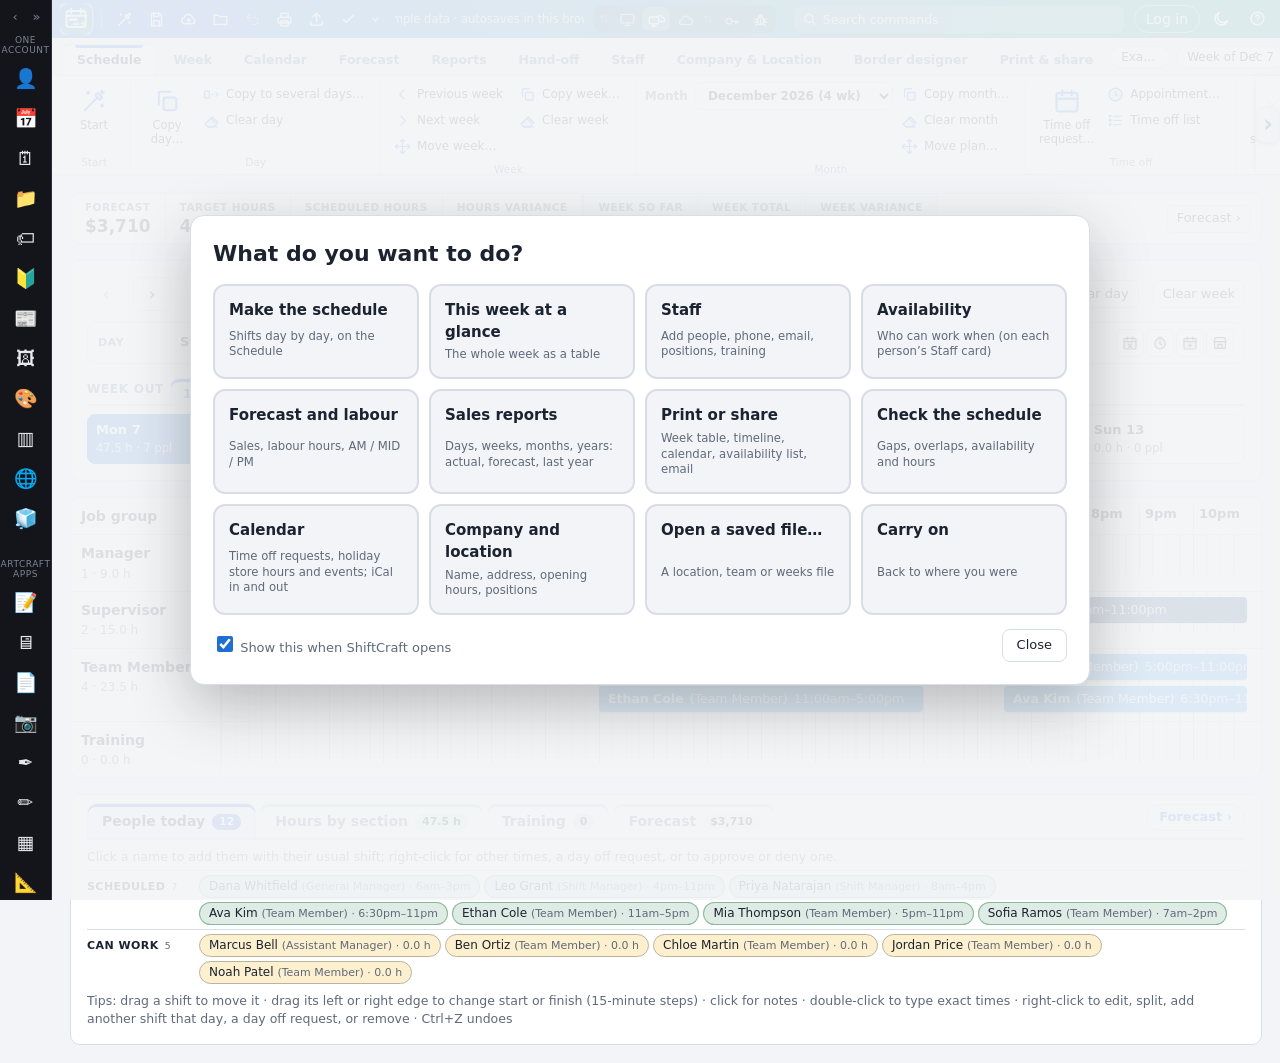
==== index.html @ a611de30 "Forecast screen moves to any week (‹ ›, a date, This week, plan weeks), opens on this week; past sal" ====
<!doctype html>
<html lang="en">
<head>
<meta charset="utf-8">
<meta name="viewport" content="width=device-width, initial-scale=1">
<title>ShiftCraft</title>
<style>
/* Layout: top bar with tabs, then the active screen. Schedule = summary, day picker, timeline (4 am – 11 pm), unscheduled staff.
   System fonts only so it works offline. */
:root {
  --bg: #f2f4f7;
  --panel: #ffffff;
  --panel-2: #eef1f5;
  --line: #d9dee6;
  --grid: #e7ebf0;
  --grid-hour: #c9d0da;
  --fg: #1c2330;
  --muted: #5f6a7a;
  --accent: #1f6fd1;
  --accent-ink: #ffffff;
  --accent-soft: #e2edfb;
  --g-mgr: #5b6675;
  --g-sup: #183f73;
  --g-tm: #2c8ee6;
  --g-trn: #1f8a5c;
  --unsched: #fdf0cf;
  --good: #1d7a46;
  --warn: #a35f00;
  --bad: #b3261e;
  --font: "Segoe UI", system-ui, -apple-system, Roboto, Arial, sans-serif;
  --mono: Consolas, "Cascadia Mono", Menlo, monospace;
  color-scheme: light;
}
@media (prefers-color-scheme: dark) {
  :root:not([data-theme="light"]) {
    --bg: #11151b; --panel: #1a2029; --panel-2: #232a35; --line: #313a47; --grid: #242c37; --grid-hour: #3a4554;
    --fg: #e6eaf0; --muted: #98a3b3; --accent: #5aa2f5; --accent-ink: #0a1422; --accent-soft: #1d2d44;
    --g-mgr: #6c7787; --g-sup: #2f5f9e; --g-tm: #2f86d4; --g-trn: #2c9a6a; --unsched: #3d3420; --good: #5cc98b; --warn: #f0b04a; --bad: #f2756c; color-scheme: dark;
  }
}
:root[data-theme="dark"] {
  --bg: #11151b; --panel: #1a2029; --panel-2: #232a35; --line: #313a47; --grid: #242c37; --grid-hour: #3a4554;
  --fg: #e6eaf0; --muted: #98a3b3; --accent: #5aa2f5; --accent-ink: #0a1422; --accent-soft: #1d2d44;
  --g-mgr: #6c7787; --g-sup: #2f5f9e; --g-tm: #2f86d4; --g-trn: #2c9a6a; --unsched: #3d3420; --good: #5cc98b; --warn: #f0b04a; --bad: #f2756c; color-scheme: dark;
}
* { box-sizing: border-box; }
[hidden] { display: none !important; }
html, body { height: 100%; margin: 0; }
body { background: var(--bg); color: var(--fg); font: 14px/1.45 var(--font); }
button, input, select, textarea { font: inherit; color: inherit; }
:focus-visible { outline: 2px solid var(--accent); outline-offset: 2px; }
h1 { font-size: 24px; font-weight: 600; margin: 0; }
h2 { font-size: 16px; margin: 0 0 8px; }
.muted { color: var(--muted); }
.small { font-size: 12.5px; }
.num { text-align: right; font-variant-numeric: tabular-nums; }
.spacer { flex: 1; }
.inline { display: flex; align-items: center; gap: 8px; flex-wrap: wrap; }
.good { color: var(--good); } .warn { color: var(--warn); } .bad { color: var(--bad); }

/* Bar */
.bar { position: sticky; top: 0; z-index: 50; display: flex; align-items: center; gap: 14px; padding: 8px 18px; background: var(--panel); border-bottom: 1px solid var(--line); flex-wrap: wrap; }
.brand { display: flex; align-items: center; gap: 8px; font-weight: 700; font-size: 17px; }
.brand-mark { display: grid; gap: 2px; }
.brand-mark i { display: block; height: 4px; border-radius: 2px; background: var(--g-tm); }
.brand-mark i:nth-child(1) { width: 14px; background: var(--g-mgr); margin-left: 2px; }
.brand-mark i:nth-child(2) { width: 18px; background: var(--g-sup); margin-left: 6px; }
.brand-mark i:nth-child(3) { width: 12px; }
.tabs { display: flex; gap: 2px; }
.tab { padding: 7px 14px; border: 0; border-radius: 7px; background: none; cursor: pointer; font-weight: 500; color: var(--muted); }
.tab:hover { background: var(--panel-2); }
.tab[aria-selected="true"] { background: var(--accent-soft); color: var(--fg); font-weight: 600; }
.store { font-weight: 600; cursor: pointer; border-radius: 6px; padding: 4px 8px; }
.store:hover { background: var(--panel-2); }
.cell-note { font-size: 11px; color: var(--muted); white-space: normal; max-width: 150px; margin: 2px auto 0; line-height: 1.25; }
.problems ul { list-style: none; padding: 0; margin: 0; display: grid; gap: 6px; max-height: 50vh; overflow: auto; }
.problems li { display: flex; gap: 8px; align-items: baseline; }
.problems li.bad { color: var(--bad); }
.problems li.warn { color: var(--warn); }
.menubar { display: flex; gap: 1px; }
.menu { position: relative; }
.menu-btn { height: 30px; padding: 0 10px; border: 0; border-radius: 5px; background: none; cursor: pointer; }
.menu-btn:hover, .menu-btn[aria-expanded="true"] { background: var(--panel-2); }
.menu-list { position: absolute; top: calc(100% + 4px); left: 0; z-index: 90; min-width: 260px; padding: 5px; background: var(--panel); border: 1px solid var(--line); border-radius: 8px; box-shadow: 0 12px 30px rgba(0,0,0,.2); }
.menu-item { display: grid; grid-template-columns: 16px 1fr auto; gap: 8px; align-items: center; width: 100%; padding: 7px 10px 7px 6px; border: 0; border-radius: 5px; background: none; text-align: left; cursor: pointer; white-space: nowrap; }
.menu-item:hover:not(:disabled), .menu-item:focus-visible { background: var(--accent); color: var(--accent-ink); outline: none; }
.menu-item:disabled { opacity: .45; cursor: default; }
.menu-item .mkey { font-size: 11.5px; opacity: .7; font-family: var(--mono); }
.menu-sep { height: 1px; background: var(--line); margin: 5px 4px; }
.theme-btn { width: 34px; height: 34px; padding: 0; }
.daytoggles { display: flex; gap: 2px; }
.daytoggles button { width: 26px; height: 26px; padding: 0; border: 1px solid var(--line); border-radius: 5px; background: var(--panel); cursor: pointer; font-size: 11.5px; font-weight: 600; color: var(--muted); }
.daytoggles button.pt { width: 40px; }
.co-grid { display: grid; grid-template-columns: repeat(3, minmax(0, 1fr)); gap: 10px 14px; }
.co-grid .field.wide { grid-column: 1 / -1; }
@media (max-width: 760px) { .co-grid { grid-template-columns: 1fr; } }
.co-h3 { margin: 16px 0 6px; font-size: 14px; }
.co-hours { display: grid; grid-template-columns: 170px auto auto; gap: 10px; align-items: center; justify-content: start; padding: 4px 0; }
/* Trained in: people by positions, with the position names written upwards */
table.trained { width: auto; }
table.trained td.nowrap { padding-right: 18px; }
table.trained th.vert { vertical-align: bottom; padding: 4px 2px; width: 34px; min-width: 34px; }
table.trained th.vert button { border: 0; background: none; padding: 0; cursor: pointer; color: inherit; font: inherit; }
table.trained th.vert span { writing-mode: vertical-rl; transform: rotate(180deg); white-space: nowrap; display: inline-block; max-height: 150px; overflow: hidden; text-overflow: ellipsis; font-weight: 600; font-size: 12px; }
table.trained th.vert button:hover span { color: var(--accent); }
table.trained td.tcell { padding: 2px; }
table.trained .tbox { width: 26px; height: 26px; border: 1px solid var(--line); border-radius: 5px; background: var(--panel); color: #fff; font-weight: 700; cursor: pointer; padding: 0; }
table.trained .tbox.on { background: var(--good); border-color: var(--good); }
table.trained .tbox:hover { border-color: var(--accent); }
table.trained tbody tr:hover td { background: var(--accent-soft); }
/* day-by-day availability cells (the same colours as the printed list) */
.input.need { border-color: var(--danger, #e03131); box-shadow: 0 0 0 1px var(--danger, #e03131) inset; }
.avcell { width: 100%; min-width: 74px; min-height: 30px; border: 1px solid var(--line); border-radius: 6px; cursor: pointer; font: inherit; font-size: 12px; padding: 2px 4px; line-height: 1.15; }
.avcell.sys { opacity: 0.6; font-style: italic; }
.avcell .avline { display: block; white-space: nowrap; }
/* availability: green can work, red can't, yellow call or arrange first, black not given */
.avcell.none { background: #000; color: #fff; }
.avcell.on { background: var(--good); color: #fff; }
.avcell.off { background: #ff7c7c; color: #000; font-weight: 700; }
.avcell.hl { background: #ffff00; color: #1c2330; }
.avcell:hover { outline: 2px solid var(--accent); }
.staff-tabs { margin: 10px 0 2px; border-bottom: 1px solid var(--line); padding-bottom: 6px; }
/* the staff table: compact time pickers so every column fits */
table.t .timepick { gap: 1px; flex-wrap: nowrap; }
table.t .timepick select.input { padding: 0 1px 0 4px; height: 28px; font-size: 12.5px; width: auto; min-width: 0; }
table.t td .inline { gap: 4px; }
table.t td .check.small { font-size: 12px; }
.daytoggles button.dt { min-width: 26px; width: auto; padding: 0 5px; }
.daytoggles button.dt.on { background: var(--bad); border-color: var(--bad); color: #fff; }
/* daily availability: green, yellow, red, black */
.daytoggles button.dt.av-on { background: var(--good); border-color: var(--good); color: #fff; }
.daytoggles button.dt.av-hl { background: #ffff00; border-color: #c9c900; color: #1c2330; }
.daytoggles button.dt.av-off { background: #ff7c7c; border-color: #e05050; color: #000; font-weight: 700; }
.daytoggles button.dt.av-none { background: #000; border-color: #666; color: #fff; }
.daytoggles button.pt.on { background: var(--good); border-color: var(--good); color: #fff; }
.chip.na { opacity: .6; border-style: dashed; }
/* why they are not available, in words (Vacation, OFF day), or their usual shift is out of their range */
.chip .na-why { color: var(--bad); font-weight: 600; }
.chip .na-range { color: var(--warn); font-weight: 600; }
.shift .w.na { background: #ffb3a8; color: #4a0d06; }
.crash { position: fixed; top: 0; left: 0; right: 0; z-index: 9999; background: #fde2e0; color: #4a0d06; padding: 12px 18px; display: flex; gap: 12px; flex-wrap: wrap; align-items: center; font: 14px system-ui, sans-serif; }
.crash button { padding: 6px 12px; border: 1px solid #b3261e; background: #fff; border-radius: 6px; cursor: pointer; }
.month-pick { display: inline-flex; align-items: center; gap: 6px; font-weight: 600; font-size: 13px; color: var(--muted); }
.month-pick .input { height: 30px; color: var(--fg); font-weight: 600; }
.weekout { display: flex; align-items: center; gap: 6px; flex-wrap: wrap; }
.weekout > span { font-size: 12px; font-weight: 700; text-transform: uppercase; letter-spacing: .06em; color: var(--muted); margin-right: 2px; }
.ctx-menu { position: fixed; z-index: 120; min-width: 210px; padding: 5px; background: var(--panel); border: 1px solid var(--line); border-radius: 8px; box-shadow: 0 12px 30px rgba(0,0,0,.25); }
.ctx-menu .ctx-head { padding: 6px 10px 4px; font-size: 12px; color: var(--muted); font-weight: 600; }
.ctx-menu button { display: block; width: 100%; padding: 7px 10px; border: 0; border-radius: 5px; background: none; text-align: left; cursor: pointer; }
.ctx-menu button:hover, .ctx-menu button:focus-visible { background: var(--accent); color: var(--accent-ink); outline: none; }
.ctx-menu button.danger:hover { background: var(--bad); color: #fff; }
.shift .tk.nt { background: #fff3b0; color: #4a3a00; }
.shift-note { position: absolute; height: 19px; line-height: 19px; padding: 0 7px; background: #fff27a; color: #2e2600; font-size: 12px; text-align: justify; border-radius: 3px; white-space: nowrap; overflow: hidden; text-overflow: ellipsis; cursor: pointer; box-shadow: inset 0 -2px 0 rgba(0,0,0,.08); }
.shift-note b { letter-spacing: .04em; }
.shift-note:hover { outline: 2px solid var(--accent); }
.docname { max-width: 340px; overflow: hidden; text-overflow: ellipsis; white-space: nowrap; }

/* Controls */
.btn { display: inline-flex; align-items: center; justify-content: center; gap: 6px; height: 34px; padding: 0 13px; border: 1px solid var(--line); border-radius: 7px; background: var(--panel); cursor: pointer; white-space: nowrap; font-weight: 500; }
.btn:hover:not(:disabled) { background: var(--panel-2); }
.btn:disabled { opacity: .45; cursor: default; }
.btn.primary { background: var(--accent); border-color: var(--accent); color: var(--accent-ink); }
.btn.primary:hover:not(:disabled) { background: var(--accent); filter: brightness(1.07); }
.btn.danger { background: var(--bad); border-color: var(--bad); color: #fff; }
.btn.ghost { border-color: transparent; background: transparent; }
.btn.sm { height: 28px; padding: 0 9px; font-size: 13px; }
.btn.icon { width: 38px; padding: 0; font-size: 18px; }
.btn[aria-pressed="true"] { background: var(--accent-soft); border-color: var(--accent); font-weight: 600; }
.danger-text { color: var(--bad); }
.input { height: 34px; padding: 0 9px; border: 1px solid var(--line); border-radius: 7px; background: var(--panel); min-width: 0; }
input.input.num { text-align: right; }
textarea.input { height: auto; padding: 8px; resize: vertical; }
.field { display: grid; gap: 4px; }
.field > span { font-size: 12.5px; color: var(--muted); font-weight: 500; }
.check { display: inline-flex; gap: 6px; align-items: center; cursor: pointer; }
input[type="checkbox"] { width: 16px; height: 16px; accent-color: var(--accent); }

/* Page */
.main { padding: 18px; max-width: 1700px; margin: 0 auto; display: grid; gap: 16px; }
.card { background: var(--panel); border: 1px solid var(--line); border-radius: 10px; padding: 16px; min-width: 0; }

/* Summary tiles */
.summary { display: flex; flex-wrap: wrap; gap: 0; border: 1px solid var(--line); border-radius: 10px; background: var(--panel); overflow: hidden; }
.tile { padding: 10px 18px; border-right: 1px solid var(--line); min-width: 130px; }
.tile:last-child { border-right: 0; }
.tile span { display: block; font-size: 12px; color: var(--muted); font-weight: 600; text-transform: uppercase; letter-spacing: .05em; }
.tile b { font-size: 20px; font-variant-numeric: tabular-nums; }

/* Day picker */
.daynav { display: flex; align-items: center; gap: 14px; flex-wrap: wrap; }
.daynav h1 { min-width: 290px; text-align: center; }
.weeks { display: flex; gap: 4px; flex-wrap: wrap; }
.days { display: grid; grid-template-columns: repeat(7, minmax(72px, 1fr)); gap: 6px; }
.day { display: grid; gap: 1px; padding: 6px 8px; border: 1px solid var(--line); border-radius: 8px; background: var(--panel); cursor: pointer; text-align: left; }
.day:hover { border-color: var(--accent); }
.day[aria-current="true"] { background: var(--accent); border-color: var(--accent); color: var(--accent-ink); }
.day b { font-size: 13px; }
.day small { font-size: 11.5px; opacity: .8; font-variant-numeric: tabular-nums; }

/* Timeline */
.tl-wrap { overflow-x: auto; border: 1px solid var(--line); border-radius: 10px; background: var(--panel); }
.tl { position: relative; min-width: max-content; user-select: none; }
.tl-row { display: grid; grid-template-columns: var(--label-w) var(--lanes-w); border-bottom: 1px solid var(--line); }
.tl-row:last-child { border-bottom: 0; }
.tl-label { position: sticky; left: 0; z-index: 3; background: var(--panel); border-right: 1px solid var(--line); padding: 8px 10px; font-weight: 600; display: grid; align-content: start; gap: 2px; }
.tl-label small { font-weight: 400; color: var(--muted); font-size: 12px; }
.tl-head .tl-label { font-weight: 700; }
.hours { position: relative; height: 34px; }
.hours span { position: absolute; top: 7px; font-weight: 700; font-size: 13px; padding-left: 5px; border-left: 1px solid var(--grid-hour); height: 27px; }
.lanes { position: relative; background-image: repeating-linear-gradient(to right, var(--grid-hour) 0 1px, transparent 1px var(--hour-w)), repeating-linear-gradient(to right, var(--grid) 0 1px, transparent 1px var(--q-w)); min-height: 40px; }
.shift { position: absolute; height: 26px; border-radius: 4px; color: #fff; font-size: 12.5px; display: flex; align-items: center; gap: 6px; padding: 0 9px; white-space: nowrap; overflow: hidden; cursor: grab; box-shadow: 0 1px 2px rgba(0,0,0,.2); touch-action: none; }
.shift:active { cursor: grabbing; }
.shift.mgr { background: var(--g-mgr); } .shift.sup { background: var(--g-sup); } .shift.tm { background: var(--g-tm); } .shift.trn { background: var(--g-trn); }
.shift .tk { background: rgba(255,255,255,.92); color: #123; border-radius: 3px; padding: 0 5px; font-size: 11px; font-weight: 700; }
.sec-grid { display: grid; grid-template-columns: repeat(auto-fit, minmax(330px, 1fr)); gap: 16px; margin-top: 10px; }
.sec-hours td:first-child, .sec-hours th { white-space: nowrap; }
.sec-hours h3 { margin: 0 0 6px; font-size: 12px; text-transform: uppercase; letter-spacing: .06em; color: var(--muted); }
table.t.compact th, table.t.compact td { padding: 4px 8px; }
table.t tr.off td { color: var(--muted); }
.totals { margin-top: 14px; }
.task-list { display: grid; gap: 6px; max-height: 46vh; overflow: auto; }
.task { display: grid; grid-template-columns: 18px 1fr 150px 90px 32px; gap: 8px; align-items: center; }
.task.done .input:first-of-type { text-decoration: line-through; color: var(--muted); }
.task-add { display: grid; grid-template-columns: 1fr 200px auto; gap: 8px; }
#print-area { display: none; }
.person-sheet { background: #fff; color: #000; font-family: Arial, Helvetica, sans-serif; }
/* a sheet over more than one page: the total only once, at the end (not at the foot of every page); rows never split */
.person-sheet tfoot { display: table-row-group; }
.person-sheet tr { break-inside: avoid; page-break-inside: avoid; }
.person-sheet .ps-head { display: flex; justify-content: space-between; align-items: end; border-bottom: 2px solid #000; padding-bottom: 8px; margin-bottom: 12px; }
.person-sheet h1 { font-size: 26px; margin: 2px 0; }
.person-sheet .ps-place { font-weight: 700; color: #444; }
.person-sheet .ps-range { text-align: right; font-weight: 700; }
.person-sheet table.t th { background: #222; color: #fff; border-color: #222; }
.person-sheet table.t td { border-color: #999; white-space: pre-line; }
.person-sheet table.t tr.off td { color: #777; }
.person-sheet table.t tr.wk td { font-weight: 700; background: #eee; }
.person-sheet table.t tfoot td { background: #eee; }
.person-sheet .ps-tasks h2 { font-size: 15px; margin: 16px 0 6px; }
.person-sheet .ps-tasks ul { margin: 0; padding-left: 4px; list-style: none; line-height: 1.7; }
.person-sheet .ps-sign { margin-top: 18px; font-weight: 700; }
.person-sheet .ps-lines { height: 110px; background: repeating-linear-gradient(to bottom, transparent 0 26px, #bbb 26px 27px); }
.shift .t { opacity: .85; font-variant-numeric: tabular-nums; }
.shift .w { background: #ffd34d; color: #3a2a00; border-radius: 3px; padding: 0 4px; font-weight: 700; font-size: 11px; }
.shift .edge { position: absolute; top: 0; bottom: 0; width: 9px; cursor: ew-resize; }
.shift .edge.l { left: 0; } .shift .edge.r { right: 0; }
.shift .edge::after { content: ""; position: absolute; top: 7px; bottom: 7px; left: 3px; width: 3px; border-left: 1px solid rgba(255,255,255,.6); border-right: 1px solid rgba(255,255,255,.6); opacity: 0; }
.shift:hover .edge::after { opacity: 1; }
.shift.dragging { opacity: .9; outline: 2px solid var(--fg); z-index: 5; }
.drag-tip { position: fixed; z-index: 200; background: var(--fg); color: var(--panel); padding: 4px 8px; border-radius: 5px; font-size: 12.5px; pointer-events: none; font-variant-numeric: tabular-nums; }
.unsched { display: flex; flex-wrap: wrap; gap: 6px; padding: 10px; }
.chip { padding: 5px 10px; border-radius: 5px; background: var(--unsched); border: 1px solid color-mix(in srgb, var(--unsched) 70%, var(--fg)); cursor: pointer; font-size: 13px; }
.chip:hover { outline: 2px solid var(--accent); }
.chip small { color: var(--muted); }
.legend { display: flex; gap: 14px; flex-wrap: wrap; font-size: 12.5px; color: var(--muted); }

/* Tables */
.table-wrap { overflow-x: auto; }
table.t { border-collapse: collapse; width: 100%; font-size: 13.5px; }
table.t th, table.t td { padding: 7px 10px; border: 1px solid var(--line); }
table.t th { background: var(--panel-2); font-weight: 600; text-align: left; white-space: nowrap; }
table.t td.c { text-align: center; }
.nowrap { white-space: nowrap; }
/* row icon buttons: one small matching set, hover for what each does */
.ibs { display: inline-flex; gap: 3px; align-items: center; vertical-align: middle; }
.ib { position: relative; display: inline-flex; align-items: center; justify-content: center; width: 28px; height: 28px; padding: 0; border: 1px solid var(--line); border-radius: 6px; background: var(--panel); color: var(--fg); cursor: pointer; flex: none; }
.ib svg { width: 16px; height: 16px; fill: none; stroke: currentColor; stroke-width: 1.8; stroke-linecap: round; stroke-linejoin: round; }
.ib svg .fill { fill: currentColor; fill-opacity: .16; }
.ib:hover:not(:disabled) { border-color: var(--accent); color: var(--accent); background: var(--accent-soft); }
.ib.danger:hover:not(:disabled) { border-color: var(--bad); color: var(--bad); background: color-mix(in srgb, var(--bad) 14%, transparent); }
.ib.good { color: var(--good); }
.ib:disabled { opacity: .35; cursor: default; }
.ib-badge { position: absolute; top: -5px; right: -5px; min-width: 9px; height: 14px; padding: 0 3px; border-radius: 7px; background: var(--accent); color: var(--accent-ink, #fff); font-size: 10px; font-weight: 700; line-height: 14px; text-align: center; }
.ib-badge:empty { min-width: 0; width: 8px; height: 8px; padding: 0; top: -3px; right: -3px; }
table.t tfoot td { font-weight: 700; background: var(--panel-2); }
table.t .in { width: 110px; text-align: right; }
table.t td.cellbtn { cursor: pointer; white-space: nowrap; }
table.t td.cellbtn:hover { background: var(--accent-soft); }
table.t tr.grp td { background: var(--panel-2); font-weight: 700; }
td.fc { background: color-mix(in srgb, var(--unsched) 60%, transparent); }
.hint { margin: 0; color: var(--muted); font-size: 12.5px; }
.cols2 { display: grid; grid-template-columns: minmax(0, 1.2fr) minmax(0, 1fr); gap: 16px; align-items: start; }

/* Dialog */
.backdrop { position: fixed; inset: 0; z-index: 100; background: rgba(10, 15, 25, .45); display: grid; place-items: center; padding: 16px; }
.dialog { width: min(440px, 100%); max-height: calc(100vh - 32px); overflow: auto; background: var(--panel); border: 1px solid var(--line); border-radius: 12px; padding: 20px; box-shadow: 0 20px 50px rgba(0,0,0,.3); }
.dialog.wide { width: min(640px, 100%); }
.dialog h2 { font-size: 18px; }
.dialog-body { display: grid; gap: 12px; }
.dialog-actions { display: flex; gap: 8px; justify-content: flex-end; margin-top: 18px; }
/* print windows (05b-print-window.js): the choices on the left, the pages as they will print on the right */
.dialog.pdlg { width: min(1320px, 100%); height: min(900px, calc(100vh - 32px)); display: flex; flex-direction: column; padding: 16px 18px 14px; overflow: hidden; }
.pdlg .dialog-body { flex: 1; min-height: 0; display: block; }
.pdlg .dialog-actions { margin-top: 12px; }
.pd-grid { display: grid; grid-template-columns: minmax(300px, 360px) 1fr; gap: 0; height: 100%; border: 1px solid var(--line); border-radius: 10px; overflow: hidden; }
.pd-opts { overflow: auto; padding: 12px 14px; display: grid; gap: 10px; align-content: start; border-right: 1px solid var(--line); }
.pd-opts > div[style*="grid"] { grid-template-columns: 1fr !important; }
.pd-right { display: flex; flex-direction: column; min-width: 0; min-height: 0; background: color-mix(in srgb, var(--bg) 80%, #888 20%); }
.pd-info { padding: 7px 14px; font-size: 12px; color: var(--muted); background: var(--panel); border-bottom: 1px solid var(--line); min-height: 30px; }
.pd-pv { flex: 1; overflow-x: hidden; overflow-y: auto; display: flex; flex-direction: column; align-items: center; gap: 8px; padding: 18px; }
.pd-page { flex: none; display: block; position: relative; overflow: hidden; background: #fff; box-shadow: 0 2px 12px rgba(0, 0, 0, .28); }
.pd-cap { font-size: 11px; color: var(--muted); margin-bottom: 8px; }
.pd-sheet { position: absolute; left: 0; top: 0; transform-origin: 0 0; background: #fff; color: #000; }
.pd-clip { position: absolute; overflow: hidden; }
.pd-measure { position: fixed; left: -30000px; top: 0; visibility: hidden; }
@media (max-width: 860px) { .pd-grid { grid-template-columns: 1fr; grid-template-rows: auto 1fr; } .pd-opts { max-height: 40vh; border-right: 0; border-bottom: 1px solid var(--line); } }
@media print { .backdrop { display: none !important; } .table-wrap, .tl-wrap { overflow: visible !important; } } /* on paper a wide table shows whole (the page shrinks to fit) */
.timepick { display: flex; gap: 4px; align-items: center; }
.timepick select { width: auto; }
.toast { position: fixed; left: 50%; bottom: 22px; transform: translateX(-50%); z-index: 150; display: flex; gap: 12px; align-items: center; background: var(--fg); color: var(--panel); padding: 9px 14px; border-radius: 8px; box-shadow: 0 8px 24px rgba(0,0,0,.25); }
.toast button { background: none; border: 0; color: var(--accent); font-weight: 700; cursor: pointer; filter: brightness(1.4); }
.handoff-text { font-family: var(--mono); font-size: 13px; white-space: pre; }

@media print {
  :root {
    --bg: #ffffff !important; --panel: #ffffff !important; --panel-2: #eef1f5 !important; --line: #d9dee6 !important;
    --grid: #e7ebf0 !important; --grid-hour: #c9d0da !important; --fg: #1c2330 !important; --muted: #5f6a7a !important;
    --accent: #1f6fd1 !important; --accent-ink: #ffffff !important; --accent-soft: #e2edfb !important;
    --g-mgr: #5b6675 !important; --g-sup: #183f73 !important; --g-tm: #2c8ee6 !important; --g-trn: #1f8a5c !important;
    --unsched: #fdf0cf !important; --good: #1d7a46 !important; --warn: #a35f00 !important; --bad: #b3261e !important;
    color-scheme: light !important;
  }
  body.print-people > *:not(#print-area) { display: none !important; }
  body.print-people #print-area { display: block !important; }
  .person-sheet { break-after: page; page-break-after: always; }
  .person-sheet:last-child { break-after: auto; page-break-after: auto; }
  .bar, .no-print, .toast { display: none !important; }
  body { background: #fff; color: #000; }
  .main { padding: 0; }
  .card { border: 0; padding: 0; }
  table.t th, table.t td { border-color: #999; }
  @page { size: landscape; margin: 10mm; }
}
@media (max-width: 900px) {
  .cols2 { grid-template-columns: minmax(0, 1fr); }
  .daynav h1 { min-width: 0; font-size: 20px; }
  .days { grid-template-columns: repeat(7, minmax(44px, 1fr)); }
  .day small { display: none; }
}
/* Start: what do you want to do? */
.sc-start { position: fixed; inset: 0; z-index: 900; display: grid; place-items: center; padding: 24px; overflow: auto; background: color-mix(in srgb, var(--bg) 90%, transparent); }
.sc-start[hidden] { display: none; }
.sc-start-in { width: min(900px, 100%); display: grid; gap: 14px; background: var(--panel); border: 1px solid var(--line); border-radius: 14px; padding: 22px; box-shadow: 0 20px 60px rgba(0,0,0,.25); color: var(--fg); }
.sc-start h2 { margin: 0; font-size: 22px; }
.sc-start .tiles { display: grid; grid-template-columns: repeat(auto-fill, minmax(190px, 1fr)); gap: 10px; }
.sc-start .tiles button { display: grid; gap: 4px; padding: 14px; text-align: left; border: 2px solid var(--line); border-radius: 12px; background: var(--bg); color: var(--fg); cursor: pointer; font: inherit; }
.sc-start .tiles button:hover { border-color: var(--accent); }
.sc-start .tiles b { font-size: 15px; }
.sc-start .tiles small { color: var(--muted); line-height: 1.35; }
.sc-start .foot { display: flex; gap: 12px; align-items: center; flex-wrap: wrap; color: var(--muted); font-size: 13px; }
.sc-start .foot .grow { flex: 1; }
.sc-start .foot button { font: inherit; padding: 6px 14px; border-radius: 8px; border: 1px solid var(--line); background: var(--panel); color: var(--fg); cursor: pointer; }
/* Staff: hours on some days, as sub-rows lined up under the person */
table.t tr.has-sub td { border-bottom-style: dashed; }
table.t tr.subrow td { padding: 4px 10px; background: color-mix(in srgb, var(--accent-soft) 45%, transparent); border-top-style: dashed; }
table.t tr.subrow .sub-arrow { color: var(--accent); font-weight: 700; padding-left: 12px; }
table.t td .inline.dim { opacity: .45; }
table.t .hgrid { display: grid; grid-template-columns: 84px auto 28px; gap: 4px 6px; align-items: center; }
table.t .sgrid { display: grid; grid-template-columns: auto auto 28px; gap: 6px; align-items: center; justify-content: start; }
table.t .hgrid .hlabel { white-space: nowrap; overflow: hidden; text-overflow: ellipsis; }
.daytoggles button.dt.use.on { background: var(--accent); border-color: var(--accent); color: var(--accent-ink, #fff); }
.availlines { display: flex; flex-direction: column; gap: 4px; margin-top: 4px; align-items: flex-start; }
.availline { display: flex; flex-wrap: wrap; gap: 6px; align-items: center; padding: 3px 5px; border: 1px dashed var(--line); border-radius: 6px; }
/* Calendar tab (20-calendar.js) */
table.cal { width: 100%; border-collapse: collapse; table-layout: fixed; min-width: 760px; }
table.cal th { font-size: 12px; text-transform: uppercase; letter-spacing: .05em; color: var(--muted); padding: 4px; text-align: left; }
table.cal td.cal-day { vertical-align: top; height: 104px; border: 1px solid var(--line); padding: 3px 4px 5px; background: var(--panel); }
table.cal td.cal-out { background: var(--bg); }
table.cal td.cal-out .cal-num { opacity: .5; }
table.cal td.cal-closed { background: color-mix(in srgb, var(--bad) 7%, var(--panel)); }
/* the date's line is one line, the same height every day, so the time off bars (which run across days) line up and
   never land on each other; with many signs they close up (overlap a little) instead of wrapping */
.cal-head { display: flex; flex-wrap: nowrap; align-items: center; gap: 0 4px; height: 20px; margin-bottom: 2px; }
.cal-head .cal-num { flex: none; }
.cal-head .cal-mark { flex: 0 1 auto; min-width: 7px; }
.cal-num { border: 0; background: none; color: var(--fg); font: inherit; font-weight: 700; font-size: 13px; padding: 0 6px; border-radius: 10px; cursor: pointer; min-width: 24px; }
.cal-num:hover { background: var(--accent-soft); }
.cal-today .cal-num { background: var(--accent); color: var(--accent-ink); }
.cal-add { margin-left: auto; border: 1px solid transparent; background: none; color: var(--muted); border-radius: 5px; width: 20px; height: 20px; line-height: 16px; padding: 0; cursor: pointer; font-size: 15px; opacity: 0; }
td.cal-day:hover .cal-add, .cal-add:focus { opacity: 1; border-color: var(--line); }
.cal-chip { display: block; width: 100%; text-align: left; font: inherit; font-size: 11px; line-height: 16px; padding: 1px 5px; margin-top: 2px; border-radius: 4px; border: 1px solid transparent; color: var(--fg); background: var(--accent-soft); white-space: nowrap; overflow: hidden; text-overflow: ellipsis; cursor: pointer; }
.cal-chip:hover { border-color: var(--accent); }
.cal-chip.special { background: color-mix(in srgb, var(--warn) 20%, transparent); font-weight: 600; }
.cal-chip.special.closed { background: color-mix(in srgb, var(--bad) 20%, transparent); }
.cal-chip.timeoff.approved { background: color-mix(in srgb, var(--good) 17%, transparent); }
.cal-chip.timeoff.requested { background: transparent; border: 1px dashed var(--warn); }
.cal-chip.timeoff.denied { background: transparent; border: 1px solid var(--line); color: var(--muted); text-decoration: line-through; }
.cal-more { border: 0; background: none; color: var(--accent); font: inherit; font-size: 11px; padding: 1px 4px; cursor: pointer; }
.cal-key { display: inline-block; width: 10px; height: 10px; border-radius: 3px; vertical-align: -1px; background: var(--accent-soft); border: 1px solid var(--accent); }
.cal-key.requested { background: transparent; border: 1px dashed var(--warn); }
.cal-key.approved { background: color-mix(in srgb, var(--good) 30%, transparent); border-color: var(--good); }
.cal-key.denied { background: transparent; border-color: var(--muted); }
.cal-key.special, .cal-key.open { background: color-mix(in srgb, var(--warn) 30%, transparent); border-color: var(--warn); }
.cal-key.closed { background: color-mix(in srgb, var(--bad) 30%, transparent); border-color: var(--bad); }
.cal-strip { display: flex; flex-wrap: wrap; gap: 6px; margin-top: 10px; }
.cal-strip .cal-chip { width: auto; max-width: 100%; font-size: 12px; padding: 3px 8px; margin: 0; }
.cal-wkmark { font-size: 10px; font-weight: 600; color: var(--muted); white-space: nowrap; }
.th-sort { border: 0; background: none; font: inherit; font-weight: inherit; color: inherit; padding: 0; cursor: pointer; text-align: left; }
.th-sort:hover { color: var(--accent); }
/* printed: a day is at least this tall (a table cell's height is its least); the page is a plain block, so a page break works */
@media print { table.cal td.cal-day { height: 84px; } .cal-add, .cal-more { display: none; } .main { display: block; } .main > * + * { margin-top: 12px; } }
/* contact QR code (16-contact-qr.js) */
.qr-card { display: flex; gap: 16px; align-items: center; }
.qr-pic svg { display: block; width: 200px; height: 200px; border-radius: 4px; }
.qr-who { display: grid; gap: 2px; }
.qr-who b { font-size: 16px; }
.qr-big { font-size: 15px; font-weight: 700; margin-top: 6px; }
/* usual store hours, Monday to Sunday (20-calendar.js) */
.usual-hours .co-hours { grid-template-columns: 110px auto auto auto; }
.cal-hrs { display: flex; gap: 4px; height: 13px; font-size: 10px; line-height: 13px; color: var(--muted); white-space: nowrap; overflow: hidden; }
.cal-hrs-t { min-width: 0; overflow: hidden; text-overflow: ellipsis; }
/* how many are on the schedule that day: at the right of the hours, never broken in two */
.cal-cnt { flex: none; margin-left: auto; color: var(--muted); font-weight: 400; }
/* shifts left on a closed day: shown on screen as a reminder, never printed */
.cal-cnt.shut { color: var(--bad); font-weight: 700; }
@media print { .cal-cnt.shut { display: none; } }
@media print { .cp-no-hours .cal-hrs .cal-cnt { visibility: visible; } }
/* a closed day: a no sign (a circle with a line through it) over the date */
.cp-closed td.cal-closed .cal-num { position: relative; }
.cp-closed td.cal-closed .cal-num::after { content: ''; position: absolute; left: 50%; top: 50%; width: 21px; height: 21px; margin: -12.5px 0 0 -12.5px; border: 2px solid #c62828; border-radius: 50%; pointer-events: none;
  background: linear-gradient(45deg, transparent calc(50% - 1px), #c62828 calc(50% - 1px), #c62828 calc(50% + 1px), transparent calc(50% + 1px)); -webkit-print-color-adjust: exact; print-color-adjust: exact; }
/* the days gone by crossed off: a small X as drawn by hand, square (45°) in the middle of the day, not stretched to the
   corners; grey, so it reads on paper and on the dark screen alike */
.cp-past td.cal-past .cal-in::after { content: ''; position: absolute; left: 50%; top: 50%; width: 46px; max-width: 60%; aspect-ratio: 1; transform: translate(-50%, -50%); z-index: 4; pointer-events: none;
  background: url("data:image/svg+xml,%3Csvg xmlns='http://www.w3.org/2000/svg' viewBox='0 0 100 100'%3E%3Cpath d='M12 12 88 88M88 12 12 88' stroke='%23777' stroke-width='3.2' stroke-linecap='round' vector-effect='non-scaling-stroke' fill='none'/%3E%3C/svg%3E") center / contain no-repeat; -webkit-print-color-adjust: exact; print-color-adjust: exact; }
/* or just over the date, or the days dimmed (the quietest) */
.cp-pastdate td.cal-past .cal-in::after, .cp-pastdim td.cal-past .cal-in::after { display: none; }
.cp-past.cp-pastdim td.cal-past .cal-in > * { opacity: 0.35; }
.cp-past.cp-pastdate td.cal-past .cal-num { position: relative; }
.cp-past.cp-pastdate td.cal-past .cal-num::before { content: ''; position: absolute; left: 50%; top: 50%; width: 22px; height: 22px; transform: translate(-50%, -50%); z-index: 4; pointer-events: none; background: url("data:image/svg+xml,%3Csvg xmlns='http://www.w3.org/2000/svg' viewBox='0 0 100 100'%3E%3Cpath d='M12 12 88 88M88 12 12 88' stroke='%23777' stroke-width='2' stroke-opacity='.75' stroke-linecap='round' vector-effect='non-scaling-stroke' fill='none'/%3E%3C/svg%3E") center / contain no-repeat; -webkit-print-color-adjust: exact; print-color-adjust: exact; }
@media print { .cp-out-blank td.cal-out .cal-num::before { display: none; } }
.cal-hrs.special { color: var(--fg); font-weight: 700; }
.cal-hrs.closed { color: var(--bad); font-weight: 700; }
/* numbered notes when the Calendar is printed (29-page-notes.js): the numbers and the list show only on paper */
.cal-n, .cal-pnotes { display: none; }
@media print {
  .cal-n { display: inline; font-weight: 700; }
  .cal-nmore { display: block; font-size: 10px; }
  .cal-pnotes { display: block; margin-top: 10px; color: #000; }
  .cal-pnotes.sep { break-before: page; page-break-before: always; }
  .cal-pnotes h3 { margin: 0 0 6px; font-size: 14px; }
  .cal-pnlist { columns: 2; column-gap: 24px; font-size: 11px; line-height: 1.4; }
  .cal-pnlist > div { break-inside: avoid; }
}

.ctx-menu button.on { font-weight: 700; }
.ctx-menu button.on::after { content: "  \2713"; }
/* Print or save: Week 1 2 3 4 5 of a month */
.pw-week { display: grid; gap: 1px; text-align: left; line-height: 1.2; padding: 5px 10px; height: auto; min-height: 0; }
.pw-week span { font-size: 12px; }
.pw-week small { font-size: 10px; color: var(--muted); }
.pw-week[aria-pressed="true"] small { color: inherit; }
.pw-weeks { display: flex; flex-wrap: wrap; gap: 6px; }
.pw-week[aria-pressed="true"] { background: var(--accent); color: var(--accent-ink); border-color: var(--accent); }
/* Staff › Contact & training: the contact details (phone, email, address) set apart */
td.ct-first { border-left: 2px solid var(--line); }
/* Print or save › Contact cards: an item a row, printed / in the QR code */
table.card-fields { width: auto; }
table.card-fields td, table.card-fields th { padding: 3px 12px; }
/* Calendar: events sit just above the holiday bar, which runs solid along the bottom of the day */
table.cal td.cal-day { padding: 0; }
.cal-in { position: relative; height: 100%; box-sizing: border-box; padding: 3px 4px 5px; }
.cal-bottom { position: absolute; left: 0; right: 0; bottom: 0; }
.cal-bottom .cal-chip { width: calc(100% - 8px); margin: 2px 4px 2px; }
.cal-hol { display: block; width: 100%; border: 0; border-radius: 0; margin: 0; padding: 0 5px; font: inherit; font-size: 11px; font-weight: 700; line-height: 18px; text-align: center; white-space: nowrap; overflow: hidden; text-overflow: ellipsis; cursor: pointer; background: var(--accent); color: var(--accent-ink, #fff); }
/* business or local days (Black Friday, fireworks): their own colour; printed, white with a black frame */
.cal-hol.local { background: #e0a400; color: #fff; text-shadow: 0 1px 1px rgba(0, 0, 0, 0.45); }
.cal-hol:hover { filter: brightness(1.1); }
.cal-key.holiday { background: var(--accent); border-color: var(--accent); border-radius: 0; }
@media print { .cal-hol { background: #000 !important; color: #fff !important; -webkit-print-color-adjust: exact; print-color-adjust: exact; } .cal-hol.local { background: #fff !important; color: #000 !important; box-shadow: inset 0 0 0 1.5px #000; } }
/* changed hours: the usual ones struck through */
.cal-was { font-weight: 400; color: var(--muted); }
/* time off over several days: one dark orange bar running across the days (a request: dashed outline) */
.cal-lane, .cal-span { height: 18px; margin-top: 2px; }
.cal-span { position: relative; z-index: 2; display: block; border: 1px solid #b8410e; border-radius: 4px; background: #c2410c; color: #fff; font: inherit; font-size: 11px; font-weight: 600; line-height: 16px; padding: 0 6px; text-align: left; white-space: nowrap; overflow: hidden; text-overflow: ellipsis; cursor: pointer; }
.cal-span.requested { background: color-mix(in srgb, #c2410c 18%, var(--panel)); color: var(--fg); border-style: dashed; }
.cal-span.denied { background: transparent; color: var(--muted); border-color: var(--line); text-decoration: line-through; }
.cal-span:hover { filter: brightness(1.12); }
@media print { .cal-span { -webkit-print-color-adjust: exact; print-color-adjust: exact; } }
/* signs by the date: end of period boxes the date (it may run over the cell's edge); the others are small pictures */
.cal-num.eop, .cal-eop-key { outline: 2px solid #fff; outline-offset: 0; border-radius: 2px; position: relative; z-index: 3; }
.cal-num.eop { line-height: 16px; padding: 0 4px; min-width: 22px; }
.cal-eop-key { display: inline-block; font-weight: 700; font-size: 12px; padding: 0 4px; margin: 0 4px; }
.cal-mark { border: 0; background: none; padding: 0 1px; cursor: pointer; line-height: 0; color: var(--fg); }
.cal-mark-ic svg { width: 17px; height: 17px; fill: none; stroke: currentColor; stroke-width: 2; stroke-linecap: round; stroke-linejoin: round; vertical-align: -4px; }
.cal-mark-ic.payday { color: #2fbf71; } .cal-mark-ic.truck { color: #f08c2e; } .cal-mark-ic.inventory { color: #3fb7c9; }
.cal-mark-ic.insurance { color: #5b9cf0; } .cal-mark-ic.produce { color: #ef5350; } .cal-mark-ic.meeting { color: #b48cf2; }
.cal-mark:hover { filter: brightness(1.25); }
.cal-legend { display: flex; flex-wrap: wrap; gap: 6px 18px; margin-top: 8px; font-size: 12px; align-items: center; }
@media print {
  .cal-num.eop, .cal-eop-key { outline-color: #000 !important; }
  .cal-mark-ic, .cal-mark-ic.payday, .cal-mark-ic.truck, .cal-mark-ic.inventory, .cal-mark-ic.insurance, .cal-mark-ic.meeting, .cal-mark-ic.produce { color: #000 !important; }
  .cal-legend { color: #000; }
}
/* moved off a closed holiday to the day before: the sign as usual with a plain circle drawn round it (not filled), easy
   to read on screen and on paper, in colour or black and white */
.cal-mark.urgent .cal-mark-ic { display: inline-block; border: 1.6px solid var(--fg); border-radius: 50%; padding: 2px; line-height: 0; }
.cal-mark.urgent .cal-mark-ic svg { width: 14px; height: 14px; vertical-align: 0; }
.cal-chip.urgent { box-shadow: inset 0 0 0 1.6px var(--fg); font-weight: 700; }
@media print { .cal-mark.urgent .cal-mark-ic { border-color: #000 !important; } .cal-chip.urgent { box-shadow: inset 0 0 0 1.6px #000 !important; } }
.cal-heads { padding: 0; }
/* the legend's key for it: an empty circle */
.cal-mark.urgent.cal-heads .cal-mark-ic { display: inline-block; box-sizing: border-box; width: 20px; height: 20px; padding: 0; vertical-align: middle; font-size: 0; }
.cal-legend > span { display: inline-flex; align-items: center; gap: 4px; }
/* Print the calendar: what is left off the paper */
@media print {
  .cp-no-hours .cal-hrs { visibility: hidden; }
  .cp-no-timeoff .cal-lanes, .cp-no-timeoff .cal-chip.timeoff { display: none; }
  .cp-no-events .cal-chip.event { display: none; }
  .cp-no-signs .cal-mark { display: none; } .cp-no-signs .cal-num.eop { outline: none !important; }
  .cp-no-holidays .cal-hol { display: none; }
  .cp-no-legend .cal-legend { display: none; }
}
/* Print the calendar: the days outside the month dimmed, or left blank (a time off bar running through still shows);
   blank, the legend can sit in the empty days after the month (or before it) */
.cal-legcell { display: none; }
@media print {
  .cp-out-dim td.cal-out .cal-in > :not(.cal-lanes) { opacity: 0.3; }
  .cp-out-blank table.cal td.cal-out { border-style: none; background: none !important; }
  .cp-out-blank td.cal-out .cal-in * { visibility: hidden; }
  .cp-out-blank td.cal-out .cal-in::after, .cp-out-blank td.cal-out .cal-num::after { display: none; }
  .cp-out-blank td.cal-out .cal-span, .cp-out-blank td.cal-out .cal-span * { visibility: visible; }
  .cp-out-blank td.cal-gone { display: none; }
  .cp-out-blank .cal-legcell { display: table-cell; vertical-align: middle; padding: 6px 10px; border: none; }
  .cp-out-blank .cal-legcell .cal-legend { margin: 0; }
  .cp-out-blank.cp-leg-in > .cal-legend { display: none; }
}
/* Decorations (29-decorations.js): the controls in the print windows, and the overlay on the printed Calendar */
.deco-ctl { display: flex; flex-wrap: wrap; gap: 8px 12px; align-items: flex-end; }
.deco-ctl .field { margin: 0; }
.deco-hol { align-self: center; }
.deco-hol summary { cursor: pointer; font-size: 13px; }
.deco-hol-list { display: grid; grid-template-columns: repeat(2, minmax(0, 1fr)); gap: 2px 14px; padding: 6px 0; }
.deco-ic { display: inline-block; line-height: 0; vertical-align: middle; }
.deco-now { display: inline-flex; gap: 4px; align-self: center; padding: 3px 6px; background: #fff; border-radius: 6px; }
.deco-overlay { display: none; }
@media print {
  body:has(.deco-overlay) .main { padding: 0.34in !important; -webkit-box-decoration-break: clone; box-decoration-break: clone; } /* the room on every page */
  .deco-overlay { display: block; position: fixed; inset: 0; pointer-events: none; z-index: 5; -webkit-print-color-adjust: exact; print-color-adjust: exact; }
  .deco-overlay.mine svg { position: absolute; inset: 0; width: 100%; height: 100%; display: block; }
  body:has(.deco-overlay.mine) .main { padding: var(--my-border-pad, 0.34in) !important; }
  .deco-frame { position: absolute; inset: 0.1in; border: 1.4px solid; border-radius: 7px; box-shadow: inset 0 0 0 3px #fff, inset 0 0 0 3.7px currentColor; }
  .deco-corner { position: absolute; background: #fff; padding: 1px; line-height: 0; }
}
/* the day's signs on the Schedule (a line under the date, in words) and the Week's heading (small pictures) */
.cal-signs { display: flex; flex-wrap: wrap; gap: 4px 12px; margin: 6px 0 2px; }
.cal-sign { display: inline-flex; align-items: center; gap: 2px; border: 1px solid var(--line); background: var(--panel-2); color: var(--fg); border-radius: 999px; padding: 2px 10px 2px 6px; font: inherit; font-size: 12px; font-weight: 600; cursor: pointer; }
.cal-sign:hover { border-color: var(--accent); }
.cal-sign.urgent { border: 1.6px solid var(--fg); }
.cal-sign .cal-eop-key { font-size: 11px; margin: 0 3px 0 0; }
.cal-wksign { display: inline-block; line-height: 0; margin-left: 2px; }
.cal-wksign .cal-mark-ic svg { width: 14px; height: 14px; vertical-align: -3px; }
.cal-wksign.urgent .cal-mark-ic { border: 1.4px solid var(--fg); border-radius: 50%; padding: 1px; }
.cal-eop-key.small { font-size: 9px; padding: 0 2px; outline-width: 1.5px; }
/* a Some days line's switch: + add / = only / − not, one tight row */
.seg.line-mode { display: inline-flex; flex-wrap: nowrap; flex: none; }
.seg.line-mode .btn { min-width: 26px; padding: 0 6px; font-weight: 800; }

/* the Border designer: the designer page in a frame of its own (its own styles), filling the window */
.border-frame { display: block; width: 100%; border: 0; border-radius: 10px; background: #e7eaf0; box-shadow: 0 1px 3px rgba(0, 0, 0, .12); }
.pd-border { display: flex; gap: 6px; align-items: center; flex-wrap: wrap; }
.pd-border .pd-bprev { display: inline-flex; width: 104px; height: 80px; border: 1px solid var(--line, #ccd); border-radius: 4px; background: #fff; overflow: hidden; }
.pd-border .pd-bprev svg { width: 100%; height: 100%; }

/* the hourly week printout (33b-hourly-week.js): its own classes, hw- */
  /* a sheet of paper (its real size in CSS inches) */
  .hw-paper { position: relative; color: #1d2330; font: 13px/1.3 system-ui, "Segoe UI", Roboto, sans-serif; text-align: left; background: #fff; box-shadow: 0 2px 10px rgba(0, 0, 0, .18); overflow: hidden; flex: none; }
  .hw-paper .hw-in { position: absolute; }
  .hw-paper .hw-fit { transform-origin: 0 0; }
  .hw-pv-wrap { position: relative; flex: none; }
  .hw-sheet, .hw-measure { color: #1d2330; font: 13px/1.3 system-ui, "Segoe UI", Roboto, sans-serif; text-align: left; }
  .hw-paper * , .hw-measure * { box-sizing: border-box; -webkit-print-color-adjust: exact; print-color-adjust: exact; }
  /* the heading, the same on every page: the place on the left; on the right the week (large) and, under it, when it
     was printed, its version and the page */
  .hw-head { display: flex; align-items: flex-end; gap: 16px; margin-bottom: 8px; padding-bottom: 6px; border-bottom: 2px solid #1d2330; }
  .hw-head .hw-l { min-width: 0; }
  .hw-head h1 { font-size: 17px; margin: 0; white-space: nowrap; overflow: hidden; text-overflow: ellipsis; }
  .hw-head .hw-what { color: #7a8296; font-size: 11px; white-space: nowrap; }
  .hw-head .hw-r { margin-left: auto; text-align: right; white-space: nowrap; }
  .hw-head .hw-wk { font-size: 19px; font-weight: 800; letter-spacing: -.01em; line-height: 1.1; }
  .hw-head .hw-stamp { color: #7a8296; font-size: 10px; margin-top: 2px; }
  /* white space between the days, about a pill high: each day its own band */
  .hw-grid { display: grid; grid-template-columns: 104px 1fr; }
  /* between the days: a thick line, rounded at both ends, that cleanly divides them */
  .hw-divider { grid-column: 1 / -1; height: 4px; border-radius: 2px; background: #b9bfcc; margin: 4px 0; }
  .hw-hours { position: relative; height: 16px; }
  .hw-hours span { position: absolute; transform: translateX(-50%); font-size: 10px; color: #7a8296; white-space: nowrap; }
  .hw-lab { padding: 5px 8px 5px 0; text-align: right; }
  .hw-lab .hw-dn { font-weight: 700; font-size: 13px; }
  .hw-lab .hw-dd { color: #7a8296; font-size: 10px; }
  .hw-lab .hw-x { color: #7a8296; font-size: 10px; margin-top: 2px; }
  .hw-row { position: relative; background: #f4f5f8; }
  .hw-row .hw-open { position: absolute; top: 0; bottom: 0; background: #ffffff; }
  .hw-row .hw-tick { position: absolute; top: 0; bottom: 0; width: 0; border-left: 1px solid #f0f2f6; }
  .hw-row .hw-tick.hw-h { border-left-color: #e3e6ee; }
  .hw-closedtxt { position: absolute; inset: 0; display: flex; align-items: center; justify-content: center; color: #7a8296; font-weight: 700; letter-spacing: .1em; }
  .hw-leftover { margin-left: 12px; font-weight: 600; letter-spacing: 0; font-size: 11px; color: #c2410c; }
  .hw-row .hw-now { position: absolute; top: 0; bottom: 0; border-left: 2px solid #e5484d; z-index: 1; }
  .hw-past { opacity: .4; }
  .hw-pill { position: absolute; display: flex; align-items: center; gap: 5px; padding: 0 8px; border-radius: 999px; font-size: 11px; font-weight: 600; white-space: nowrap; overflow: hidden; border: 1px solid; z-index: 2; }
  .hw-pill .hw-t { font-weight: 400; opacity: .8; font-size: 10px; }
  .hw-pill.hw-sq { border-radius: 4px; }
  .hw-pill .hw-nm { overflow: hidden; text-overflow: ellipsis; }
  sup.hw-n { font-size: 8px; font-weight: 700; vertical-align: super; line-height: 0; }
  .hw-mono .hw-pill { background: #eef1f7 !important; border-color: #b9c0d0 !important; color: #1d2330 !important; }
  .hw-bw .hw-pill { background: #fff !important; border-color: #222 !important; color: #000 !important; }
  .hw-bw .hw-pill.hw-lead { background: #222 !important; color: #fff !important; }
  .hw-gray { filter: grayscale(1); }
  .hw-cov { position: absolute; left: 0; right: 0; bottom: 0; height: 12px; }
  .hw-cov i { position: absolute; bottom: 0; height: 100%; display: flex; align-items: flex-end; justify-content: center; font-style: normal; font-size: 9px; color: #7a8296; }
  .hw-cov i b { position: absolute; bottom: 0; left: 1px; right: 1px; background: #dfe4ee; z-index: -1; }
  /* signs, holidays and events in the day's name area */
  .hw-signs { display: flex; flex-wrap: wrap; justify-content: flex-end; gap: 1px 3px; margin-top: 3px; }
  .hw-ic { display: inline-flex; line-height: 0; border-radius: 50%; }
  .hw-ic svg { width: 15px; height: 15px; fill: none; stroke: currentColor; stroke-width: 2; stroke-linecap: round; stroke-linejoin: round; }
  .hw-ic.hw-payday { color: #2f9e5f; } .ic.truck { color: #e07a1f; } .ic.inventory { color: #2a9db0; } .ic.insurance { color: #3f7fd6; } .ic.produce { color: #d94141; } .ic.meeting { color: #8b5fd6; }
  .hw-ic.hw-period { font-size: 8px; font-weight: 800; line-height: 13px; border: 1.5px solid currentColor; border-radius: 2px; padding: 0 2px; color: #1d2330; }
  /* moved to the open day before a closed day: the same picture, ringed */
  .hw-ic.hw-moved { border: 1.6px solid #1d2330; padding: 2px; margin: -3px 0; }
  .hw-ic.hw-moved svg { width: 13px; height: 13px; }
  .hw-hol { display: inline-block; margin-top: 3px; padding: 0 5px; border-radius: 3px; font-size: 10px; font-weight: 700; line-height: 15px; background: #1d2330; color: #fff; max-width: 100%; overflow: hidden; text-overflow: ellipsis; white-space: nowrap; }
  .hw-hol.hw-local { background: #fff; color: #1d2330; box-shadow: inset 0 0 0 1.3px #1d2330; }
  .hw-lab .hw-ev { font-size: 10px; margin-top: 2px; line-height: 1.2; }
  .hw-mark { position: absolute; top: -1px; transform: translateX(-50%); z-index: 4; }
  .hw-mark .hw-ic { background: #fff; padding: 1px; box-shadow: 0 0 0 1px #e3e6ee; }
  .hw-mark .hw-ic svg { width: 12px; height: 12px; }
  .hw-mark .hw-flag { display: block; font-size: 9px; font-weight: 700; background: #fff; border: 1px solid #8b93a7; border-radius: 3px; padding: 0 4px; line-height: 12px; white-space: nowrap; }
  .hw-row .hw-evline { position: absolute; top: 0; bottom: 0; border-left: 1px dashed #8b93a7; z-index: 1; }
  .hw-legend { display: flex; gap: 4px 14px; flex-wrap: wrap; margin-top: 8px; font-size: 10px; color: #7a8296; align-items: center; }
  .hw-legend span { display: inline-flex; align-items: center; gap: 4px; }
  .hw-legend em { display: inline-block; width: 20px; height: 10px; border-radius: 999px; border: 1px solid; }
  .hw-notes h3 { font-size: 12px; margin: 10px 0 4px; }
  .hw-notes ol { margin: 0; padding: 0; list-style: none; columns: 2; column-gap: 22px; font-size: 10px; line-height: 1.35; }
  .hw-notes li { break-inside: avoid; margin-bottom: 2px; }
  .hw-notes li b { display: inline-block; min-width: 16px; }
  .hw-notes .hw-when { color: #7a8296; }
.pd-head { margin: 10px 0 2px; font-size: 11px; font-weight: 700; text-transform: uppercase; letter-spacing: .05em; opacity: .7; }

/* the printed calendar's heading: the month large on the left, centre or right; who and when printed (its version) on a free side */
.cal-stamp { display: none; }
@media print {
  .cal-phead { display: grid !important; grid-template-columns: 1fr auto 1fr; align-items: end; gap: 0 16px; }
  .cal-phead > * { grid-row: 1; }
  .cal-phead h1 { font-size: 34px !important; font-weight: 800; letter-spacing: -.01em; margin: 0; white-space: nowrap; }
  .cal-phead .cal-stamp { display: block; font-size: 10px; line-height: 1.35; color: #555; white-space: nowrap; }
  .cal-phead .spacer { display: none; }
  .ct-left h1 { grid-column: 1 / span 2; text-align: left !important; } .ct-left .cal-stamp { grid-column: 3; justify-self: end; text-align: right; }
  .ct-center { grid-template-columns: minmax(0, 1fr) auto minmax(0, 1fr) !important; } .ct-center h1 { grid-column: 2; text-align: center !important; } .ct-center .cal-stamp { grid-column: 3; justify-self: end; text-align: right; white-space: normal; } .cal-stamp > div:first-child { font-weight: 600; }
  .ct-right h1 { grid-column: 2 / span 2; text-align: right !important; } .ct-right .cal-stamp { grid-column: 1; justify-self: start; text-align: left; }
}

/* a day's own look and details (20b-day-details.js) */
td.cal-day { position: relative; }
td.cal-day.cal-sel { outline: 3px solid #3e63dd; outline-offset: -3px; }
/* the days picked: a footer locked to the bottom of the window (it never moves the month, so double-clicks land where aimed) */
.cal-selbar { position: fixed; left: var(--craft-rail, 0px); right: 0; bottom: 0; z-index: 40; display: flex; gap: 10px; align-items: center; flex-wrap: wrap; padding: 8px 18px; background: var(--panel); color: var(--fg); border-top: 2px solid #3e63dd; box-shadow: 0 -4px 14px rgba(0, 0, 0, .12); }
body:has(.cal-selbar:not([hidden])) .main { padding-bottom: 64px; }
.cal-selbar[hidden] { display: none; }
.cal-dpics { position: absolute; top: 3px; right: 24px; display: flex; gap: 2px; z-index: 1; pointer-events: none; }
.cal-dpic { display: inline-flex; width: 20px; height: 20px; object-fit: contain; }
.cal-dpic svg { width: 100%; height: 100%; }
.cal-behind { position: absolute; inset: 14% 10%; display: flex; gap: 4%; align-items: center; justify-content: center; opacity: .16; pointer-events: none; z-index: 0; }
.cal-bpic { display: inline-flex; height: 100%; max-width: 100%; aspect-ratio: 1; object-fit: contain; }
.cal-bpic svg { width: 100%; height: 100%; }
td.cal-day .cal-in { position: relative; z-index: 1; }
.cal-dnote { font-size: 11px; line-height: 1.25; font-style: italic; opacity: .85; overflow: hidden; display: -webkit-box; -webkit-line-clamp: 2; -webkit-box-orient: vertical; margin: 2px 0; }
@media print {
  td.cal-day.cal-look, .cal-dpics, .cal-behind { -webkit-print-color-adjust: exact; print-color-adjust: exact; }
  td.cal-day.cal-sel { outline: none; }
  .cal-dpics { right: 4px; }
  .cp-no-look td.cal-day.cal-look { background: none !important; }
  .cp-no-look .cal-dpics, .cp-no-look .cal-behind, .cp-no-look .cal-dnote { display: none !important; }
}
.dd { display: grid; gap: 10px; }
.dd-sect { border: 1px solid var(--line, #d5d9e2); border-radius: 10px; padding: 8px 12px 10px; }
.dd-head { display: flex; align-items: center; gap: 10px; justify-content: space-between; margin-bottom: 4px; }
.dd-head h3 { margin: 0; font-size: 13px; text-transform: uppercase; letter-spacing: .05em; opacity: .75; }
.dd-list { margin: 0; padding-left: 18px; } .dd-list li { margin: 3px 0; }
.dd-none, .dd-p { margin: 0; }
.day-look { display: grid; gap: 8px; }
.day-lrow { display: grid; grid-template-columns: 80px 1fr; gap: 10px; align-items: center; } .day-lrow.top { align-items: start; }
.day-lab { font-weight: 600; font-size: 13px; }
.day-sws { display: flex; gap: 5px; flex-wrap: wrap; align-items: center; }
.day-sw, .day-hat { width: 26px; height: 26px; border-radius: 6px; border: 1px solid var(--line, #c9cedb); cursor: pointer; padding: 0; font-size: 13px; color: #555; background: #fff; }
.day-hat { width: 40px; }
.day-sw.on, .day-hat.on { outline: 3px solid #3e63dd; outline-offset: 1px; }
.day-sws input[type=color] { width: 30px; height: 28px; padding: 0; border: 0; background: none; cursor: pointer; }
.day-pics { display: grid; gap: 6px; }
.day-picrow { display: flex; gap: 8px; align-items: center; flex-wrap: wrap; }
.day-picbig { display: inline-flex; width: 30px; height: 30px; object-fit: contain; background: #fff; border-radius: 6px; } .day-picbig svg { width: 100%; height: 100%; }
.day-picname { min-width: 90px; }
.pic-grid { display: grid; grid-template-columns: repeat(auto-fill, minmax(46px, 1fr)); gap: 6px; max-height: 52vh; overflow: auto; padding: 2px; }
.pic-tile { aspect-ratio: 1; border: 1px solid var(--line, #d5d9e2); border-radius: 8px; background: #fff; padding: 5px; cursor: pointer; }
.pic-tile:hover { outline: 2px solid #3e63dd; } .pic-tile svg { width: 100%; height: 100%; }

/* the day's bands (20-calendar.js): header, top (events), middle (time off), bottom (the whole store) */
.cal-band.top, .cal-lanes { position: relative; }
.cal-in { padding-bottom: calc(var(--botv, 0) * 20px + 5px) !important; }
.cal-bottom { left: 4px !important; right: 4px !important; bottom: 3px !important; }
.cal-bottom > * { margin-top: 2px; height: 18px; }
.cal-bottom .cal-hol { position: relative; z-index: 2; border-radius: 4px; }
.cal-span.ev { background: var(--accent-soft); color: var(--fg); border-color: color-mix(in srgb, var(--accent) 45%, transparent); font-weight: 500; }
.cal-hol.sp { background: color-mix(in srgb, var(--warn) 30%, var(--panel)); color: var(--fg); text-shadow: none; }
.cal-hol.sp.shut { background: color-mix(in srgb, var(--bad) 28%, var(--panel)); }
.cal-lane-x { display: none !important; }
.cal-flip { position: absolute; right: -2px; top: -2px; z-index: 4; display: inline-flex; align-items: center; gap: 1px; font-size: 10px; line-height: 14px; background: var(--panel); color: var(--fg); border: 1px solid var(--line); border-radius: 9px; padding: 0 2px; box-shadow: 0 1px 3px rgba(0, 0, 0, .15); }
.cal-flip button { border: 0; background: none; color: var(--accent); font: inherit; font-size: 12px; font-weight: 700; padding: 0 3px; cursor: pointer; }
.cal-notemark { flex: none; border: 0; background: none; padding: 0 2px; font-size: 12px; line-height: 1; cursor: pointer; color: var(--fg); }
@media print {
  .cal-in { padding-bottom: calc(var(--bota, 0) * 20px + 5px) !important; }
  .cal-lane-x { display: block !important; }
  .cp-no-events .cal-span.ev { display: none; }
  .cal-hol.sp { background: #fff !important; color: #000 !important; box-shadow: inset 0 0 0 1.5px #000; }
  .cal-hol.sp.shut { background: #000 !important; color: #fff !important; }
  .cal-span.ev { -webkit-print-color-adjust: exact; print-color-adjust: exact; }
}

/* the Schedule: the day's bands (as on the Calendar), the lines under the day buttons, events on the timeline, the people in groups (20c-day-bands.js) */
.db { margin-top: 10px; border: 1px solid var(--line); border-radius: 10px; padding: 6px 10px; display: grid; gap: 5px; }
.db-row { display: grid; grid-template-columns: 74px 1fr; gap: 8px; align-items: center; }
.db-lab { font-size: 11px; text-transform: uppercase; letter-spacing: .05em; color: var(--muted); font-weight: 700; }
.db-items { display: flex; flex-wrap: wrap; gap: 4px 6px; align-items: center; min-width: 0; }
.db .db-pill { width: auto !important; height: auto; display: inline-block; margin: 0; padding: 1px 10px; line-height: 18px; border-radius: 10px; font-size: 12px; max-width: 100%; }
.db-hours { font-weight: 700; font-size: 13px; margin-right: 4px; } .db-hours.shut { color: var(--bad); } .db-hours.special { color: var(--warn); }
.db-pics { display: inline-flex; gap: 3px; } .db-pics .cal-dpic { width: 20px; height: 20px; }
.db-note { font-style: italic; font-size: 12px; opacity: .85; }
.day { position: relative; }
.day-blines { position: absolute; left: 6px; right: 6px; bottom: 3px; display: flex; gap: 3px; pointer-events: none; }
.day-blines i { flex: 1; height: 3px; border-radius: 2px; }
.day-blines i.top { background: var(--accent); } .day-blines i.mid { background: #c2410c; } .day-blines i.bot { background: var(--fg); }
.tl-evflag { position: absolute; top: 21px; z-index: 3; transform: translateX(-1px); font-size: 10px; line-height: 12px; padding: 0 4px; border-radius: 0 3px 3px 0; background: var(--accent-soft); color: var(--fg); border-left: 2px solid var(--accent); white-space: nowrap; cursor: pointer; }
.tl-evline { position: absolute; top: 0; bottom: 0; z-index: 0; border-left: 2px dashed color-mix(in srgb, var(--accent) 70%, transparent); pointer-events: none; }
.pg { display: grid; grid-template-columns: 120px 1fr; gap: 10px; align-items: start; margin-top: 8px; padding-top: 6px; border-top: 1px solid var(--line); }
.pg-lab { font-weight: 700; font-size: 12px; text-transform: uppercase; letter-spacing: .04em; padding-top: 7px; } .pg-lab small { margin-left: 6px; font-weight: 400; opacity: .7; }
.pg .unsched { padding-top: 0; margin-top: 0; }
.chip.pg-sched { cursor: default; background: color-mix(in srgb, var(--good) 14%, var(--panel)); border-color: color-mix(in srgb, var(--good) 45%, transparent); }
.chip.pg-asked { border: 1px dashed #c2410c; }
.chip.pg-off { background: color-mix(in srgb, #c2410c 16%, var(--panel)); border-color: color-mix(in srgb, #c2410c 50%, transparent); }
.chip.pg-cant { opacity: .7; }

/* People today, tighter: small pills in short rows; the Day line's add icons */
.people-card .pg { grid-template-columns: 104px 1fr; gap: 8px; margin-top: 4px; padding-top: 4px; }
.people-card .pg-lab { font-size: 11px; padding-top: 4px; }
.people-card .unsched { gap: 4px; padding: 0; }
.people-card .chip { padding: 1px 9px; border-radius: 12px; font-size: 12px; line-height: 18px; }
.people-card .chip small { font-size: 11px; }
.db-row.head { grid-template-columns: 74px 1fr auto; }
.db-adds { gap: 2px; }
.shift .w.na { white-space: nowrap; }

/* under the Schedule's timeline: tabs (the sections inside lose their own card) */
.sched-tabs { padding-top: 6px; }
.st-bar { display: flex; align-items: flex-end; gap: 4px; border-bottom: 2px solid var(--line); margin: 0 0 8px; }
.st-tab { position: relative; bottom: -2px; display: inline-flex; align-items: center; gap: 7px; padding: 7px 14px 6px; border: 1px solid transparent; border-bottom: 2px solid transparent; border-radius: 9px 9px 0 0; background: none; color: var(--muted); font: inherit; font-weight: 600; cursor: pointer; }
.st-tab:hover { color: var(--fg); background: var(--panel-2); }
.st-tab[aria-selected="true"] { color: var(--fg); background: var(--panel); border-color: var(--line); border-bottom-color: var(--panel); box-shadow: inset 0 3px 0 var(--accent); }
.st-n { font-size: 11px; font-weight: 700; padding: 0 7px; border-radius: 9px; background: var(--panel-2); color: var(--fg); }
.st-tab[aria-selected="true"] .st-n { background: var(--accent); color: var(--accent-ink); }
.st-jump { align-self: center; border: 1px solid var(--line); background: var(--panel); color: var(--accent); font: inherit; font-weight: 600; font-size: 13px; padding: 3px 12px; border-radius: 14px; cursor: pointer; margin-bottom: 4px; }
.st-jump:hover { background: var(--accent-soft); }
.st-body > .card { border: 0; box-shadow: none; padding: 0; margin: 0; background: none; }
.st-body > .card > .inline:first-child h2 { display: none; }
.summary { position: relative; }
.sum-jump { align-self: center; margin: 0 10px 0 auto; }

/* the Schedule's Training and Forecast tabs */
.tr-tab td, .tr-tab th, .fc-tab td, .fc-tab th { vertical-align: top; }
.tr-tab td.on { background: color-mix(in srgb, var(--good) 12%, transparent); }
.tr-tab .cur, .fc-tab .cur { box-shadow: inset 0 0 0 2px var(--accent); }
.fc-tab .tot { font-weight: 700; }
.fc-tab td.good { color: var(--good); } .fc-tab td.warn { color: var(--warn); } .fc-tab td.bad { color: var(--bad); }
.tr-wrap { overflow-x: auto; }

/* the numbers at the top, tighter: the day, then the week (a little apart) */
.summary .tile { padding: 6px 14px; min-width: 0; }
.summary .tile span { font-size: 10.5px; letter-spacing: .04em; }
.summary .tile b { font-size: 17px; line-height: 1.25; }
.summary .tile.wk { background: color-mix(in srgb, var(--accent) 5%, transparent); }
.summary .tile:not(.wk) + .tile.wk { border-left: 2px solid var(--line); }

/* the store hours heading, when jumped to from the Calendar, clear of the bars at the top */
#co-hours { scroll-margin-top: 200px; }

/* the Forecast's Copy a week window: the weeks to copy onto */
.cf-grid { display: grid; grid-template-columns: repeat(auto-fill, minmax(260px, 1fr)); gap: 2px 12px; max-height: 260px; overflow: auto; padding: 4px; border: 1px solid var(--line); border-radius: 8px; }

/* Positions, compact rows */
.co-pos td { padding-top: 2px; padding-bottom: 2px; }
.co-pos .input { padding-top: 3px; padding-bottom: 3px; }
.co-pos .btn.sm { padding: 1px 6px; }

/* the availability window: From / And / Not before each stretch */
.av-what { display: inline-block; min-width: 44px; font-weight: 700; font-size: 12px; text-transform: uppercase; letter-spacing: .04em; }
.av-what.not { color: var(--bad); }

/* Call first: a reminder, not a block */
.shift .w.cf { background: #ffe58a; color: #3a2a00; white-space: nowrap; }
.chip .na-cf { color: #b7791f; font-weight: 600; }

/* Availability days with hours: a dark middle so the times read, the day's colour on the top and bottom edges */
.avcell.tm { background: #14181f; color: #fff; border: 0; border-top: 4px solid var(--good); border-bottom: 4px solid var(--good); font-weight: 600; }
.avcell.tm.hl { border-top-color: #ffd400; border-bottom-color: #ffd400; }

/* wide areas: no scrollbar; the ‹ › at the edges (01b-edge-scroll.js) */
.es-host { position: relative; min-width: 0; max-width: 100%; }
.main > * { min-width: 0; }
.es-wrap { scrollbar-width: none; -ms-overflow-style: none; }
.es-wrap::-webkit-scrollbar { display: none; }
.es-btn { position: absolute; top: 0; bottom: 0; z-index: 6; width: 24px; padding: 0; border: 0; cursor: pointer; color: var(--fg); display: block; }
.es-btn[hidden] { display: none; }
.es-btn.l { left: 0; border-radius: 10px 0 0 10px; background: linear-gradient(to right, color-mix(in srgb, var(--panel) 96%, transparent), color-mix(in srgb, var(--panel) 70%, transparent)); box-shadow: 3px 0 6px -3px rgba(0, 0, 0, .35); }
.es-btn.r { right: 0; border-radius: 0 10px 10px 0; background: linear-gradient(to left, color-mix(in srgb, var(--panel) 96%, transparent), color-mix(in srgb, var(--panel) 70%, transparent)); box-shadow: -3px 0 6px -3px rgba(0, 0, 0, .35); }
.es-btn .es-ch { position: absolute; left: 1px; top: 8px; display: block; width: 22px; height: 36px; line-height: 33px; font-size: 24px; font-weight: 700; text-align: center; border-radius: 7px; background: var(--panel-2); border: 1px solid var(--line); box-shadow: 0 1px 4px rgba(0, 0, 0, .3); }
.es-btn:hover .es-ch { background: var(--accent); color: var(--accent-ink); }
.es-btn:focus-visible { outline: 2px solid var(--accent); }
@media print { .es-btn { display: none !important; } }
.pd-print .es-btn { display: none !important; }

/* the title bar's second line: the store and the week at the right of the ribbon's tabs (always there, shortened if need be) */
.crb-tabs .crb-extra { min-width: 0; flex: 0 1 auto; }
.crb-tabs .crb-extra .ctb-info { display: flex !important; min-width: 0; gap: 6px; }
.crb-tabs .crb-extra .ctb-chip { background: var(--panel); color: var(--fg); border: 1px solid var(--line); font-size: 12px; line-height: 1.5; padding: 1px 10px; max-width: 320px; overflow: hidden; text-overflow: ellipsis; }
.crb-tabs .crb-extra button.ctb-chip:hover { border-color: var(--accent); }
/* the search box: Alt+Q only when there is room for it */
@media (max-width: 1350px) { .ctb .ctb-kbd { display: none; } }
/* the ribbon's buttons: the ‹ › edges, not a scrollbar */
.es-host:has(> .crb-body) .es-btn { border-radius: 0; }
.crb-tabs .crb-extra .ctb-chip:last-child { flex: none; max-width: none; }
.crb-tabs .crb-extra .ctb-chip:first-child { flex: 0 1 auto; min-width: 60px; }
@media (max-width: 1350px) { .ctb .ctb-title { display: none; } }

/* phones (Pixel 6 Pro / 10 Pro XL, flip phones): the title bar on two rows (what you act on, then the AI switch and search),
   so the page fits the phone and scrolls; nothing wider than the screen */
@media (max-width: 760px) {
  .ctb.ctb { flex-wrap: wrap; height: auto; padding: 4px 6px; row-gap: 4px; }
  .ctb.ctb > .ctb-left:first-child { order: 1; }
  .ctb.ctb > .ctb-left:not(:first-child) { order: 2; flex: 1 1 0; min-width: 0; overflow-x: auto; scrollbar-width: none; }
  .ctb.ctb > .ctb-left::-webkit-scrollbar { display: none; }
  .ctb.ctb > .ctb-right { order: 3; }
  .ctb.ctb::after { content: ''; order: 4; flex-basis: 100%; height: 0; }
  .ctb.ctb > .ctb-ai { order: 5; margin-right: 4px !important; }
  .ctb.ctb > .ctb-search { order: 6; flex: 1 1 140px; min-width: 0; }
  .ctb.ctb > .ctb-mid { display: none; }
  .main { padding: 10px 8px; }
}

/* tab rows that run past the edge (phones): they scroll sideways, with the ‹ › edges */
.st-bar, .staff-tabs { overflow-x: auto; overflow-y: hidden; }
.st-bar .st-tab, .staff-tabs .tab { flex: none; }

/* touch screens: a swipe that starts on a shift scrolls (dragging is for a mouse; on touch: tap, double tap, long press) */
@media (pointer: coarse) { .shift { touch-action: pan-x pan-y; } }
/* phones: windows fit the screen that is showing (the address bar comes and goes), so their buttons stay in reach */
@supports (height: 100dvh) {
  .dialog { max-height: calc(100dvh - 32px); }
  .dialog.pdlg { height: min(900px, calc(100dvh - 32px)); }
}
@media (max-width: 760px) { .backdrop { padding: 8px; } .dialog { padding: 14px; } }

/* Tabs, one look everywhere (the Schedule's lower tabs, Company & Location, Staff): a raised tab, its own colour on the
   top edge and on its count when picked, a light tint of it otherwise. The colours go round: blue, teal, violet, amber,
   rose, green, orange. */
.staff-tabs { display: flex; align-items: flex-end; gap: 4px; border-bottom: 2px solid var(--line); margin: 8px 0 8px; padding: 0; }
.staff-tabs .tab { position: relative; bottom: -2px; display: inline-flex; align-items: center; gap: 7px; padding: 7px 14px 6px; border: 1px solid transparent; border-bottom: 2px solid transparent; border-radius: 9px 9px 0 0; background: none; color: var(--muted); font: inherit; font-weight: 600; cursor: pointer; }
.staff-tabs .tab:hover { color: var(--fg); background: var(--panel-2); }
.staff-tabs .tab[aria-selected="true"] { color: var(--fg); background: var(--panel); border-color: var(--line); border-bottom-color: var(--panel); font-weight: 600; }
.st-tab, .staff-tabs .tab { --tab-hue: #3e63dd; }
.st-tab:nth-of-type(7n+2), .staff-tabs .tab:nth-of-type(7n+2) { --tab-hue: #12a594; }
.st-tab:nth-of-type(7n+3), .staff-tabs .tab:nth-of-type(7n+3) { --tab-hue: #8e4ec6; }
.st-tab:nth-of-type(7n+4), .staff-tabs .tab:nth-of-type(7n+4) { --tab-hue: #e5a00d; }
.st-tab:nth-of-type(7n+5), .staff-tabs .tab:nth-of-type(7n+5) { --tab-hue: #e5484d; }
.st-tab:nth-of-type(7n+6), .staff-tabs .tab:nth-of-type(7n+6) { --tab-hue: #46a758; }
.st-tab:nth-of-type(7n+7), .staff-tabs .tab:nth-of-type(7n+7) { --tab-hue: #f76b15; }
.st-tab, .staff-tabs .tab { box-shadow: inset 0 3px 0 color-mix(in srgb, var(--tab-hue) 35%, transparent); }
.st-tab:hover, .staff-tabs .tab:hover { background: color-mix(in srgb, var(--tab-hue) 9%, var(--panel)); }
.st-tab[aria-selected="true"], .staff-tabs .tab[aria-selected="true"] { box-shadow: inset 0 3px 0 var(--tab-hue); background: color-mix(in srgb, var(--tab-hue) 6%, var(--panel)); border-bottom-color: color-mix(in srgb, var(--tab-hue) 6%, var(--panel)); }
.st-tab .st-n, .staff-tabs .tab .st-n { font-size: 11px; font-weight: 700; padding: 0 7px; border-radius: 9px; background: color-mix(in srgb, var(--tab-hue) 18%, var(--panel)); color: var(--fg); }
.st-tab[aria-selected="true"] .st-n, .staff-tabs .tab[aria-selected="true"] .st-n { background: var(--tab-hue); color: #fff; }

/* the week choosers (Schedule's Week out, the Week and Forecast pages) as tabs, the same look and colours as the other
   tabs: week 1 blue, 2 teal, 3 violet, 4 amber, 5 rose, 6 green, 7 orange */
.weekout, .weeks { align-items: flex-end; gap: 4px; border-bottom: 2px solid var(--line); }
@media (max-width: 700px) { .weekout, .weeks { flex-wrap: nowrap; overflow-x: auto; max-width: 100%; touch-action: pan-x; scrollbar-width: none; } .weekout > .btn, .weeks > .btn { flex: none; } .days { max-width: 100%; overflow-x: auto; } }
.weekout > span { align-self: center; }
.weekout > .btn, .weeks > .btn { --tab-hue: #3e63dd; position: relative; bottom: -2px; display: inline-flex; align-items: baseline; gap: 6px; padding: 6px 12px 5px; border: 1px solid transparent; border-bottom: 2px solid transparent; border-radius: 9px 9px 0 0; background: none; color: var(--muted); font-weight: 600; box-shadow: inset 0 3px 0 color-mix(in srgb, var(--tab-hue) 35%, transparent); }
.weekout > .btn:nth-of-type(7n+2), .weeks > .btn:nth-of-type(7n+2) { --tab-hue: #12a594; }
.weekout > .btn:nth-of-type(7n+3), .weeks > .btn:nth-of-type(7n+3) { --tab-hue: #8e4ec6; }
.weekout > .btn:nth-of-type(7n+4), .weeks > .btn:nth-of-type(7n+4) { --tab-hue: #e5a00d; }
.weekout > .btn:nth-of-type(7n+5), .weeks > .btn:nth-of-type(7n+5) { --tab-hue: #e5484d; }
.weekout > .btn:nth-of-type(7n+6), .weeks > .btn:nth-of-type(7n+6) { --tab-hue: #46a758; }
.weekout > .btn:nth-of-type(7n+7), .weeks > .btn:nth-of-type(7n+7) { --tab-hue: #f76b15; }
.weekout > .btn:hover, .weeks > .btn:hover { color: var(--fg); background: color-mix(in srgb, var(--tab-hue) 9%, var(--panel)); }
.weekout > .btn[aria-pressed="true"], .weeks > .btn[aria-pressed="true"] { color: var(--fg); background: color-mix(in srgb, var(--tab-hue) 6%, var(--panel)); border-color: var(--line); border-bottom-color: color-mix(in srgb, var(--tab-hue) 6%, var(--panel)); box-shadow: inset 0 3px 0 var(--tab-hue); }
.weekout > .btn b { color: var(--tab-hue); }
.weekout > .btn[aria-pressed="true"] .muted { color: var(--fg); }

/* the Week page: ‹ › a week, « » five weeks, on either side of the week tabs; weeks outside the plan in italics */
.wk-browse { display: flex; align-items: flex-end; gap: 4px; flex-wrap: wrap; }
.wk-browse .wk-nav { align-self: center; min-width: 30px; font-weight: 700; }
.weeks > .btn.out { font-style: italic; }
.wk-browse .wk-nav { font-size: 16px; line-height: 1; padding: 3px 9px; }

/* the Save dialog: where it goes, with a picture each */
.save-grid { display: grid; grid-template-columns: repeat(auto-fit, minmax(250px, 1fr)); gap: 12px; }
.save-card { border: 1px solid var(--line, #d0d5dd); border-radius: 10px; padding: 12px; display: flex; flex-direction: column; gap: 10px; background: var(--panel, transparent); }
.save-head { display: flex; gap: 10px; align-items: flex-start; } .save-head b { font-size: 15px; }
.save-ic { flex: none; line-height: 0; }
.save-btns { display: flex; flex-direction: column; gap: 6px; } .save-btns .btn { text-align: left; justify-content: flex-start; white-space: normal; height: auto; min-height: 32px; line-height: 1.3; }
.ctb-info .co-logo { height: 20px; max-width: 60px; object-fit: contain; border-radius: 3px; background: #fff; padding: 1px; align-self: center; }

/* the Save and open window: places on the left, big plain actions on the right */
.dialog.save-dialog { width: min(1040px, 96vw); max-width: none; }
.save-wrap { display: grid; grid-template-columns: 230px minmax(0, 1fr); gap: 18px; min-height: 440px; }
.save-nav { display: flex; flex-direction: column; gap: 6px; border-right: 1px solid var(--line, #d0d5dd); padding-right: 14px; }
.save-nav button { display: flex; gap: 10px; align-items: center; text-align: left; padding: 10px 12px; border-radius: 10px; border: 1px solid transparent; background: none; color: inherit; cursor: pointer; font: inherit; }
.save-nav button:hover { background: rgba(127,127,127,.12); }
.save-nav button[aria-selected=true] { background: rgba(59,130,246,.16); border-color: rgba(59,130,246,.55); }
.save-nav b, .save-act b { display: block; } .save-nav small, .save-act small { display: block; opacity: .75; font-size: 12px; line-height: 1.35; }
.save-pane { display: flex; flex-direction: column; gap: 14px; min-width: 0; }
.save-pane-head { display: flex; gap: 14px; align-items: center; } .save-pane-head h3 { margin: 0 0 2px; font-size: 18px; } .save-logo { width: 44px; height: 44px; object-fit: contain; border-radius: 8px; background: #fff; }
.save-group { display: flex; flex-direction: column; gap: 8px; } .save-group-t { font-size: 11px; letter-spacing: .06em; text-transform: uppercase; opacity: .7; font-weight: 600; }
.save-act { display: flex; gap: 12px; align-items: center; text-align: left; width: 100%; padding: 12px 14px; border-radius: 10px; border: 1px solid var(--line, #d0d5dd); background: rgba(127,127,127,.06); color: inherit; font: inherit; cursor: pointer; }
.save-act:hover:not([disabled]) { border-color: rgba(59,130,246,.7); background: rgba(59,130,246,.10); } .save-act[disabled] { opacity: .5; cursor: default; }
.save-act.primary { border-color: rgba(59,130,246,.85); background: rgba(59,130,246,.18); } .save-act-ic { font-size: 20px; width: 26px; text-align: center; flex: none; }
.save-loc { display: grid; grid-template-columns: 1fr; gap: 8px; padding: 12px 14px; border: 1px solid var(--line, #d0d5dd); border-radius: 10px; } .save-loc .btn { justify-content: center; font-size: 15px; padding: 10px; height: auto; white-space: normal; }
.save-facts { display: grid; grid-template-columns: repeat(auto-fill, minmax(130px, 1fr)); gap: 8px; } .save-facts > div { border: 1px solid var(--line, #d0d5dd); border-radius: 10px; padding: 10px; } .save-facts b { display: block; font-size: 22px; }
.save-bk { display: flex; justify-content: space-between; gap: 10px; align-items: center; padding: 10px 12px; border: 1px solid var(--line, #d0d5dd); border-radius: 10px; } .save-bk-b { display: flex; gap: 6px; flex: none; }
.cmp-table { width: 100%; border-collapse: collapse; } .cmp-table td, .cmp-table th { padding: 6px 8px; border-bottom: 1px solid var(--line, #d0d5dd); text-align: left; }
@media (max-width: 720px) { .save-wrap { grid-template-columns: 1fr; } .save-nav { flex-direction: row; overflow-x: auto; border-right: 0; padding: 0 0 8px; border-bottom: 1px solid var(--line, #d0d5dd); } .save-nav small { display: none; } }

/* phones: the logo and quick buttons scroll sideways when they do not fit (a swipe), nothing cut off */
@media (max-width: 760px) { .ctb.ctb > .ctb-left:first-child { min-width: 0; flex: 0 1 auto; overflow-x: auto; scrollbar-width: none; } .ctb.ctb > .ctb-left:first-child::-webkit-scrollbar { display: none; } .ctb.ctb > .ctb-left:first-child > * { flex: none; } }
</style>
</head>
<body>
<div class="sc-start no-print" id="sc-start" hidden role="dialog" aria-label="What do you want to do?"><div class="sc-start-in">
  <h2>What do you want to do?</h2>
  <div class="tiles" id="sc-start-tiles"></div>
  <div class="foot"><label><input type="checkbox" id="sc-start-show"> Show this when ShiftCraft opens</label><span class="grow"></span><button type="button" id="sc-start-close">Close</button></div>
</div></div>
<header class="bar">
  <div class="brand"><span class="brand-mark" aria-hidden="true"><i></i><i></i><i></i></span>ShiftCraft</div>
  <nav class="menubar" id="menubar" aria-label="Main menu"></nav>
  <nav class="tabs" role="tablist" id="tabs"></nav>
  <label class="month-pick" title="Plan a whole month: the weeks whose Monday falls in that month (4 or 5 weeks)">Month <select class="input" id="month-sel" aria-label="Month"></select></label>
  <span class="spacer"></span>
  <span class="docname muted small" id="doc-name"></span>
  <span class="store" id="store-name"></span>
  <button class="btn icon theme-btn" id="theme-btn" type="button" aria-label="Switch between light and dark"></button>
</header>
<main class="main" id="main"></main>
<input type="file" id="file-in" accept=".json,application/json" hidden>
<div id="print-area"></div>

<script>
// More pictures for borders and documents: 100 general (office, shop, tech, tools, awards, food, shapes, nature) and
// 60 holiday ones through the year. Each is 24 × 24: colour fills with a dark outline; class "k" stays black in line art.
// LAB_ICONS[key] = [label, category, svg]
(function () {
  const O = 'stroke="#2b2118" stroke-width=".9" stroke-linejoin="round" stroke-linecap="round"';
  const N = `fill="none" ${O}`; // outline only
  const I = {};
  const add = (cat, list) => list.forEach(([k, label, svg]) => { I[k] = [label, cat, svg]; });

  // ---------------- office ----------------
  add('Office', [
    ['paperclip', 'Paperclip', `<path stroke="#7d8796" stroke-width="1.6" fill="none" stroke-linecap="round" d="M9 7.5v9.2a3 3 0 006 0V5.6a2 2 0 00-4 0v10.6a1 1 0 002 0V8"/>`],
    ['paper', 'Sheet of paper', `<path ${O} fill="#ffffff" d="M5.5 2.5h9l4 4v15h-13z"/><path ${O} fill="#e6e9ef" d="M14.5 2.5v4h4z"/><path ${N} d="M8 10h8M8 12.6h8M8 15.2h8M8 17.8h5"/>`],
    ['nametag', 'Name tag', `<rect ${O} fill="#e23b3b" x="2.5" y="5" width="19" height="14" rx="2"/><rect ${O} fill="#ffffff" x="4" y="10" width="16" height="7.4" rx=".6"/><path fill="#ffffff" d="M6.4 6.6h1v2h-1zM6.4 7.4h2.2M8.6 6.6v2"/><g fill="#fff"><path d="M6 6.3h.9v2.7H6zM6.9 7.3h1.3v.8H6.9zM8.2 6.3h.9v2.7h-.9zM9.8 6.3h2.2v.7h-1.4v.3h1.2v.6h-1.2v.4H12v.7H9.8zM12.6 6.3h.9v2h1.4v.7h-2.3zM15.2 6.3h.9v2h1.4v.7h-2.3zM18.6 6.2c.8 0 1.4.6 1.4 1.4s-.6 1.4-1.4 1.4-1.4-.6-1.4-1.4.6-1.4 1.4-1.4z"/></g><path ${N} stroke-width=".7" d="M6.4 14.4c1.2-1.6 2.4 1.4 3.6 0s2.4 1.4 3.6 0 2.4 1.4 3.6 0"/>`],
    ['pushpin', 'Pushpin', `<path ${O} fill="#e23b3b" d="M9 3h6l-1 5 3 3H7l3-3z"/><path ${O} fill="#c22a2a" d="M7 11h10v1.6H7z"/><path stroke="#7d8796" stroke-width="1.3" stroke-linecap="round" d="M12 12.6v9"/>`],
    ['pencil', 'Pencil', `<path ${O} fill="#ffc21a" d="M15.6 3.4l5 5L9 20l-5 .6.6-5z"/><path ${O} fill="#f7a8c8" d="M15.6 3.4l1.6-1.6a1.4 1.4 0 012 0l3 3a1.4 1.4 0 010 2l-1.6 1.6z"/><path ${O} fill="#f3d9a9" d="M4.6 15.6L9 20l-5 .6z"/><path class="k" fill="#2b2118" d="M4.1 18.9l1 1-1.4.2z"/><path ${N} d="M14 5l5 5"/>`],
    ['pen', 'Pen', `<path ${O} fill="#2f5fbf" d="M17.2 2.6l4.2 4.2L9.6 18.6l-4.2-4.2z"/><path ${O} fill="#c9cfd9" d="M5.4 14.4l4.2 4.2-4.8 1.8-1.2-1.2z"/><path class="k" fill="#2b2118" d="M3.6 19.2l1.2 1.2-2 .8z"/><path ${N} d="M15.4 4.4l4.2 4.2M19.4 2.2l2.8 2.8"/>`],
    ['ruler', 'Ruler', `<rect ${O} fill="#ffd34d" x="1.5" y="8" width="21" height="8" rx="1"/><path ${N} d="M4 8v3M6.5 8v2M9 8v3M11.5 8v2M14 8v3M16.5 8v2M19 8v3"/>`],
    ['scissors', 'Scissors', `<circle ${O} fill="#e23b3b" cx="6" cy="17.5" r="3"/><circle ${O} fill="#e23b3b" cx="18" cy="17.5" r="3"/><circle fill="#fff" cx="6" cy="17.5" r="1.4"/><circle fill="#fff" cx="18" cy="17.5" r="1.4"/><path ${O} fill="#c9cfd9" d="M8 15.4L15.6 2.6l1 .6L10 15.8zM16 15.4L8.4 2.6l-1 .6L14 15.8z"/><circle class="k" fill="#2b2118" cx="12" cy="11" r=".8"/>`],
    ['stapler', 'Stapler', `<path ${O} fill="#3c4250" d="M2.5 17h19v2.6h-19z"/><path ${O} fill="#e23b3b" d="M3 15.6c0-2.6 2-4.6 4.6-4.6H20c1 0 1.6.8 1.4 1.8l-.4 2.4z"/><path ${O} fill="#c9cfd9" d="M5 15.6h15v1.4H5z"/>`],
    ['clipboard', 'Clipboard', `<rect ${O} fill="#b07a45" x="4" y="3.5" width="16" height="19" rx="1.6"/><rect ${O} fill="#ffffff" x="6" y="6" width="12" height="14.6"/><rect ${O} fill="#c9cfd9" x="8.4" y="2" width="7.2" height="3.4" rx="1"/><path ${N} d="M8 10h8M8 13h8M8 16h5"/>`],
    ['folder', 'Folder', `<path ${O} fill="#f0b43c" d="M2.5 6.5c0-.8.6-1.4 1.4-1.4h5l2 2.2h9.2c.8 0 1.4.6 1.4 1.4V19c0 .8-.6 1.4-1.4 1.4H3.9c-.8 0-1.4-.6-1.4-1.4z"/><path ${O} fill="#ffcf5c" d="M2.5 10.2h19v8.8c0 .8-.6 1.4-1.4 1.4H3.9c-.8 0-1.4-.6-1.4-1.4z"/>`],
    ['envelope', 'Envelope', `<rect ${O} fill="#ffffff" x="2.5" y="5.5" width="19" height="13" rx="1"/><path ${N} d="M2.5 6l9.5 7.4L21.5 6M2.5 18l7-6M21.5 18l-7-6"/>`],
    ['calendarpage', 'Calendar page', `<rect ${O} fill="#ffffff" x="3" y="4.5" width="18" height="17" rx="1.6"/><path ${O} fill="#e23b3b" d="M3 6.1c0-.9.7-1.6 1.6-1.6h14.8c.9 0 1.6.7 1.6 1.6V9H3z"/><path ${N} d="M7.5 2.6v3.6M16.5 2.6v3.6"/><g fill="#2b2118" class="k"><circle cx="7" cy="12.6" r=".9"/><circle cx="12" cy="12.6" r=".9"/><circle cx="17" cy="12.6" r=".9"/><circle cx="7" cy="17" r=".9"/><circle cx="12" cy="17" r=".9"/></g><rect fill="#e23b3b" x="15.6" y="15.6" width="2.8" height="2.8" rx=".4"/>`],
    ['clock', 'Clock', `<circle ${O} fill="#ffffff" cx="12" cy="12" r="9.4"/><circle ${N} cx="12" cy="12" r="8"/><path ${N} stroke-width="1.4" d="M12 6.6V12l3.6 2.2"/><g class="k" fill="#2b2118"><circle cx="12" cy="4.9" r=".6"/><circle cx="19.1" cy="12" r=".6"/><circle cx="12" cy="19.1" r=".6"/><circle cx="4.9" cy="12" r=".6"/><circle cx="12" cy="12" r=".9"/></g>`],
    ['alarmclock', 'Alarm clock', `<circle ${O} fill="#e23b3b" cx="12" cy="13" r="8"/><circle ${O} fill="#ffffff" cx="12" cy="13" r="6.2"/><path ${O} fill="#e23b3b" d="M3.4 6.4a3.4 3.4 0 015-4.2zM20.6 6.4a3.4 3.4 0 00-5-4.2z"/><path ${N} stroke-width="1.3" d="M12 9.2V13l2.6 1.6M6.6 20l-1.4 1.8M17.4 20l1.4 1.8"/>`],
    ['briefcase', 'Briefcase', `<rect ${O} fill="#8a5a2b" x="2.5" y="7" width="19" height="13" rx="1.6"/><path ${N} d="M9 7V5.4c0-.6.4-1 1-1h4c.6 0 1 .4 1 1V7M2.5 12.4h19"/><rect ${O} fill="#ffc21a" x="10.4" y="11.2" width="3.2" height="2.6" rx=".4"/>`],
    ['calculator', 'Calculator', `<rect ${O} fill="#3c4250" x="4.5" y="2.5" width="15" height="19" rx="1.6"/><rect ${O} fill="#c8e6b0" x="6.5" y="4.5" width="11" height="4" rx=".5"/><g fill="#ffffff"><rect x="6.6" y="10.6" width="2.4" height="2" rx=".4"/><rect x="10.8" y="10.6" width="2.4" height="2" rx=".4"/><rect x="6.6" y="14" width="2.4" height="2" rx=".4"/><rect x="10.8" y="14" width="2.4" height="2" rx=".4"/><rect x="6.6" y="17.4" width="2.4" height="2" rx=".4"/><rect x="10.8" y="17.4" width="2.4" height="2" rx=".4"/></g><rect fill="#f0b43c" x="15" y="10.6" width="2.4" height="8.8" rx=".4"/>`],
    ['deskphone', 'Desk phone', `<path ${O} fill="#3c4250" d="M4 13.6h16l1 7.4H3z"/><path ${O} fill="#2f5fbf" d="M2.6 7.2c3-3.4 15.8-3.4 18.8 0l-.6 3.2h-3.2l-.6-2c-2.8-1-7.2-1-10 0l-.6 2H3.2z"/><g fill="#ffffff"><rect x="8.4" y="15" width="1.8" height="1.2" rx=".3"/><rect x="11.1" y="15" width="1.8" height="1.2" rx=".3"/><rect x="13.8" y="15" width="1.8" height="1.2" rx=".3"/><rect x="8.4" y="17.4" width="1.8" height="1.2" rx=".3"/><rect x="11.1" y="17.4" width="1.8" height="1.2" rx=".3"/><rect x="13.8" y="17.4" width="1.8" height="1.2" rx=".3"/></g>`],
    ['stickynote', 'Sticky note', `<path ${O} fill="#ffe46a" d="M3.5 3.5h17v12l-5 5h-12z"/><path ${O} fill="#f0cf3c" d="M20.5 15.5h-5v5z"/><path ${N} d="M6.5 8h11M6.5 11h11M6.5 14h7"/>`],
    ['notebook', 'Spiral notebook', `<rect ${O} fill="#3f7fd6" x="5" y="2.5" width="15" height="19" rx="1.4"/><rect fill="#ffffff" x="8" y="6" width="9" height="3" rx=".5"/><g ${N}><path d="M3 5h4M3 8.5h4M3 12h4M3 15.5h4M3 19h4"/></g>`],
    ['book', 'Book', `<path ${O} fill="#2e8b3e" d="M4.5 4c0-.8.7-1.5 1.5-1.5h13.5v16H6c-.8 0-1.5.7-1.5 1.5z"/><path ${O} fill="#ffffff" d="M4.5 20c0-.8.7-1.5 1.5-1.5h13.5v3H6c-.8 0-1.5-.7-1.5-1.5z"/><path fill="#ffc21a" d="M9 6h7v2.4H9z"/>`],
    ['bookmark', 'Bookmark', `<path ${O} fill="#e5345a" d="M6 2.5h12v19l-6-4.6-6 4.6z"/><path fill="#fff" opacity=".5" d="M8 4.5h1.4v10L8 15.6z"/>`],
    ['highlighter', 'Highlighter', `<path ${O} fill="#c6f24a" d="M15.6 2.6l5.8 5.8-8.2 8.2-5.8-5.8z"/><path ${O} fill="#3c4250" d="M7.4 10.8l5.8 5.8-2 2-5.8-5.8z"/><path ${O} fill="#c6f24a" d="M5.4 12.8l5.8 5.8-2.8 1.6-4.6-4.6z"/><path stroke="#c6f24a" stroke-width="2.4" stroke-linecap="round" opacity=".7" d="M2.4 21.6h8"/>`],
    ['eraser', 'Eraser', `<path ${O} fill="#f7a8c8" d="M13.4 3.6l7 7-8.8 8.8-7-7z"/><path ${O} fill="#3f7fd6" d="M4.6 12.4l7 7-1.6 1.6H6.6l-3.6-3.6v-3.4z"/><path ${N} d="M13.6 21h7"/>`],
    ['magnifier', 'Magnifying glass', `<circle ${O} fill="#cfe9fb" cx="10" cy="10" r="6.6"/><path stroke="#2b2118" stroke-width="3.2" stroke-linecap="round" d="M15 15l6 6"/><path stroke="#8a5a2b" stroke-width="2" stroke-linecap="round" d="M15.4 15.4l5.4 5.4"/><path fill="#fff" opacity=".7" d="M6.4 8.6a4 4 0 013.2-3c-1.2.8-2 1.8-2.2 3.2z"/>`],
    ['stamp', 'Rubber stamp', `<path ${O} fill="#8a5a2b" d="M9 3.2a3 3 0 016 0c0 2-1.4 2.8-1.4 5.4h-3.2C10.4 6 9 5.2 9 3.2z"/><rect ${O} fill="#3c4250" x="4" y="8.6" width="16" height="4.6" rx="1"/><rect ${O} fill="#e23b3b" x="3" y="13.2" width="18" height="2.6" rx=".6"/><path stroke="#e23b3b" stroke-width="1.4" stroke-linecap="round" d="M5 20.6h14"/>`],
    ['inbox', 'In tray', `<path ${O} fill="#c9cfd9" d="M2.5 13l3-7.5h13l3 7.5v6.5h-19z"/><path ${O} fill="#ffffff" d="M2.5 13h5.5l1.4 2.4h5.2L16 13h5.5v6.5h-19z"/><path ${O} fill="#ffffff" d="M7 7h10v5H7z"/>`],
  ]);
  // ---------------- the shop and money ----------------
  add('Shop and money', [
    ['coin', 'Coin', `<circle ${O} fill="#ffc21a" cx="12" cy="12" r="9"/><circle ${N} cx="12" cy="12" r="7"/><path ${N} stroke-width="1.4" d="M14.4 8.8c-.6-.8-1.4-1.2-2.4-1.2-1.4 0-2.4.8-2.4 1.8 0 2.4 5 1.4 5 4 0 1-1 1.8-2.6 1.8-1 0-2-.4-2.6-1.2M12 6v1.6M12 16.2v1.6"/>`],
    ['bills', 'Money', `<rect ${O} fill="#8fc98a" x="2" y="7" width="18" height="10" rx="1"/><rect ${O} fill="#a7dca2" x="4" y="9" width="18" height="10" rx="1"/><circle ${O} fill="#8fc98a" cx="13" cy="14" r="2.6"/><path ${N} d="M6.4 11.4h1.6M17.6 16.6h1.6"/>`],
    ['creditcard', 'Card', `<rect ${O} fill="#2f5fbf" x="2" y="5" width="20" height="14" rx="2"/><path class="k" fill="#2b2118" d="M2 8.4h20v2.6H2z"/><rect fill="#ffc21a" x="4.6" y="13" width="4" height="3" rx=".5"/><path stroke="#ffffff" stroke-width="1" d="M11 15.4h7"/>`],
    ['receipt', 'Receipt', `<path ${O} fill="#ffffff" d="M5 2.5h14v19l-2-1.4-1.8 1.4-1.6-1.4-1.6 1.4-1.6-1.4-1.6 1.4L7 20.1l-2 1.4z"/><path ${N} d="M8 7h8M8 10h8M8 13h5M14.6 13H16M8 16.4h8"/>`],
    ['cart', 'Shopping cart', `<path ${O} fill="#c9cfd9" d="M6.6 7h14l-2 7.6H8.2z"/><path ${N} stroke-width="1.3" d="M2.5 3.5h2.8l3.4 13.4h10.4"/><circle ${O} fill="#3c4250" cx="9.6" cy="19.6" r="1.6"/><circle ${O} fill="#3c4250" cx="17.4" cy="19.6" r="1.6"/>`],
    ['bag', 'Shopping bag', `<path ${O} fill="#e5345a" d="M4.5 8h15l1 13.5h-17z"/><path ${N} stroke-width="1.3" d="M8.6 10.6V6.4a3.4 3.4 0 016.8 0v4.2"/>`],
    ['pricetag', 'Price tag', `<path ${O} fill="#ffc21a" d="M2.8 12.4l9-9h8.4v8.4l-9 9z"/><circle ${O} fill="#ffffff" cx="16.4" cy="7.6" r="1.6"/><path ${N} d="M7.6 12.6l3.8 3.8"/>`],
    ['barcode', 'Barcode', `<rect ${O} fill="#ffffff" x="2.5" y="4.5" width="19" height="15" rx="1"/><g class="k" fill="#2b2118"><rect x="5" y="7" width="1" height="8.6"/><rect x="6.8" y="7" width="2" height="8.6"/><rect x="9.6" y="7" width=".8" height="8.6"/><rect x="11.2" y="7" width="1.6" height="8.6"/><rect x="13.6" y="7" width=".8" height="8.6"/><rect x="15.2" y="7" width="2" height="8.6"/><rect x="18" y="7" width="1" height="8.6"/></g><path stroke="#2b2118" stroke-width=".6" d="M5 17.4h14"/>`],
    ['store', 'Store front', `<path ${O} fill="#ffffff" d="M4 10h16v11H4z"/><path ${O} fill="#e23b3b" d="M3 5h18l1 5H2z"/><path fill="#ffffff" d="M6 5h2.4l-.4 5H5.6zM10.8 5h2.4l.2 5h-2.8zM15.6 5H18l.6 5h-2.4z"/><path ${O} fill="#cfe9fb" d="M6 12.4h5v4.6H6z"/><path ${O} fill="#8a5a2b" d="M13.4 12.4h4.6V21h-4.6z"/><path ${O} fill="none" d="M3 5h18l1 5H2z"/>`],
    ['open', 'Open sign', `<path ${N} d="M8 5l4-3 4 3"/><rect ${O} fill="#e23b3b" x="2" y="5" width="20" height="11" rx="1.6"/><path stroke="#ffffff" stroke-width="1.3" fill="none" stroke-linejoin="round" d="M5.4 8.4a1.7 2.1 0 103.4 0 1.7 2.1 0 10-3.4 0M10 12.6V8.2c1.8-.4 2.8 0 2.8 1.2S11.8 11 10 10.6M14 12.6V8.2h2.2M14 10.4h1.8M14 12.6h2.2M17.4 12.6V8.2l2 4.4V8.2"/>`],
    ['box', 'Package', `<path ${O} fill="#c98a3c" d="M3 7.4l9-4 9 4v10l-9 4.4-9-4.4z"/><path ${N} d="M3 7.4l9 4.2 9-4.2M12 11.6v10.2"/><path fill="#e8b46a" d="M7.4 5.4l9 4.2 0 2.8-1.8.8v-2.8l-9-4.2z"/>`],
    ['deliverytruck', 'Delivery truck', `<path ${O} fill="#ffffff" d="M1.5 6h12.5v10.5H1.5z"/><path ${O} fill="#3f7fd6" d="M14 9.4h4.4l3.6 3.8v3.3H14z"/><path ${O} fill="#cfe9fb" d="M15.4 10.6h2.6l2 2.2h-4.6z"/><circle ${O} fill="#3c4250" cx="5.6" cy="17.4" r="2"/><circle ${O} fill="#3c4250" cx="17.6" cy="17.4" r="2"/><path fill="#3f7fd6" d="M3 9h9v3H3z"/>`],
    ['percent', 'Sale burst', `<path ${O} fill="#e23b3b" d="M12 1.6l2.2 2.8 3.4-1 .4 3.6 3.4 1.2-1.6 3.2 2 3-3.2 1.6.2 3.6-3.6-.2-1.4 3.4L12 19.4l-2.8 2.2L7.8 18.2l-3.6.2.2-3.6-3.2-1.6 2-3-1.6-3.2 3.4-1.2.4-3.6 3.4 1z"/><g fill="#fff"><circle cx="9" cy="9" r="1.6"/><circle cx="15" cy="15" r="1.6"/><path d="M14.6 7.6l1.4 1-6.6 8-1.4-1z"/></g>`],
  ]);
  // ---------------- tech ----------------
  add('Tech', [
    ['smartphone', 'Phone', `<rect ${O} fill="#3c4250" x="6" y="2" width="12" height="20" rx="2.2"/><rect fill="#7fc1f2" x="7.4" y="4.4" width="9.2" height="14" rx=".6"/><circle fill="#fff" cx="12" cy="20.2" r=".8"/>`],
    ['laptop', 'Laptop', `<rect ${O} fill="#3c4250" x="4" y="4" width="16" height="11" rx="1.2"/><rect fill="#7fc1f2" x="5.6" y="5.6" width="12.8" height="7.8" rx=".4"/><path ${O} fill="#c9cfd9" d="M1.6 16h20.8l-1.2 3.4H2.8z"/>`],
    ['monitor', 'Computer', `<rect ${O} fill="#3c4250" x="2" y="3" width="20" height="13.4" rx="1.4"/><rect fill="#7fc1f2" x="3.6" y="4.6" width="16.8" height="10.2" rx=".4"/><path ${O} fill="#c9cfd9" d="M9.4 16.4h5.2l.8 3.6H8.6z"/><path ${N} d="M6.6 20.8h10.8"/>`],
    ['printer', 'Printer', `<path ${O} fill="#ffffff" d="M6.6 2.5h10.8V9H6.6z"/><rect ${O} fill="#3c4250" x="2.5" y="8" width="19" height="9" rx="1.6"/><path ${O} fill="#ffffff" d="M6.6 14h10.8v7.5H6.6z"/><path ${N} d="M8.6 17h6.8M8.6 19.2h4.6"/><circle fill="#7ad36b" cx="18.6" cy="11" r=".9"/>`],
    ['mouse', 'Mouse', `<rect ${O} fill="#c9cfd9" x="6" y="3" width="12" height="18" rx="6"/><path ${N} d="M6 10h12M12 3v7"/><rect ${O} fill="#3c4250" x="11.2" y="5" width="1.6" height="3" rx=".8"/>`],
    ['keyboard', 'Keyboard', `<rect ${O} fill="#3c4250" x="1.5" y="6" width="21" height="12" rx="1.6"/><g fill="#ffffff"><rect x="3.4" y="8" width="2" height="2" rx=".3"/><rect x="6.2" y="8" width="2" height="2" rx=".3"/><rect x="9" y="8" width="2" height="2" rx=".3"/><rect x="11.8" y="8" width="2" height="2" rx=".3"/><rect x="14.6" y="8" width="2" height="2" rx=".3"/><rect x="17.4" y="8" width="3.2" height="2" rx=".3"/><rect x="3.4" y="11" width="3" height="2" rx=".3"/><rect x="7.2" y="11" width="2" height="2" rx=".3"/><rect x="10" y="11" width="2" height="2" rx=".3"/><rect x="12.8" y="11" width="2" height="2" rx=".3"/><rect x="15.6" y="11" width="5" height="2" rx=".3"/><rect x="6.2" y="14" width="11.6" height="2" rx=".3"/></g>`],
    ['camera', 'Camera', `<path ${O} fill="#3c4250" d="M2.5 8c0-.8.6-1.4 1.4-1.4h3.4l1.6-2.4h6.2l1.6 2.4h3.4c.8 0 1.4.6 1.4 1.4v10.6c0 .8-.6 1.4-1.4 1.4H3.9c-.8 0-1.4-.6-1.4-1.4z"/><circle ${O} fill="#c9cfd9" cx="12" cy="13" r="4.4"/><circle ${O} fill="#2f5fbf" cx="12" cy="13" r="2.6"/><circle fill="#ffc21a" cx="18.4" cy="9" r=".9"/>`],
    ['lightbulb', 'Light bulb', `<path ${O} fill="#ffe46a" d="M12 2.4a6.6 6.6 0 00-3.8 12c.8.6 1.2 1.4 1.2 2.4h5.2c0-1 .4-1.8 1.2-2.4A6.6 6.6 0 0012 2.4z"/><path ${O} fill="#c9cfd9" d="M9.4 16.8h5.2v1.8H9.4zM9.8 18.6h4.4v1.6H9.8z"/><path ${O} fill="#3c4250" d="M10.6 20.2h2.8l-.4 1.4h-2z"/><path ${N} d="M10.4 13.6V11l1.6 1.2 1.6-1.2v2.6"/>`],
    ['battery', 'Battery', `<rect ${O} fill="#ffffff" x="2" y="7" width="18" height="10" rx="1.6"/><rect ${O} fill="#3c4250" x="20" y="10" width="2" height="4" rx=".5"/><rect fill="#2e9e48" x="3.6" y="8.6" width="10" height="6.8" rx=".6"/>`],
    ['plug', 'Plug', `<path ${O} fill="#3c4250" d="M6 7h12v5a6 6 0 01-12 0z"/><path ${O} fill="#c9cfd9" d="M8.6 2.5h1.6V7H8.6zM13.8 2.5h1.6V7h-1.6z"/><path ${N} stroke-width="1.6" d="M12 18v3.6"/>`],
    ['wifi', 'Wi-Fi', `<g ${N} stroke="#2f5fbf" stroke-width="2"><path d="M2.6 9.4a13.4 13.4 0 0118.8 0M5.6 12.6a9 9 0 0112.8 0M8.6 15.6a4.6 4.6 0 016.8 0"/></g><circle fill="#2f5fbf" cx="12" cy="19" r="1.6"/>`],
    ['cloud', 'Cloud', `<path ${O} fill="#e8f2fc" d="M6.4 19.4a4.4 4.4 0 01-.6-8.8A6 6 0 0117.4 9a4.6 4.6 0 01.6 9.2z"/>`],
    ['speech', 'Speech bubble', `<path ${O} fill="#ffffff" d="M3 5.4C3 4 4 3 5.4 3h13.2C20 3 21 4 21 5.4v8.2c0 1.4-1 2.4-2.4 2.4H11l-5 4.6V16h-.6C4 16 3 15 3 13.6z"/><g class="k" fill="#2b2118"><circle cx="8" cy="9.6" r="1.1"/><circle cx="12" cy="9.6" r="1.1"/><circle cx="16" cy="9.6" r="1.1"/></g>`],
    ['thought', 'Thought bubble', `<path ${O} fill="#ffffff" d="M7 14.6c-2.6 0-4.4-1.8-4.4-4s1.6-3.6 3.6-3.8C7 4.6 9.2 3 11.6 3.4c1.6-1.6 4.6-1.4 5.8.6 2.4.2 4 2 4 4.2s-1.6 4-4 4.2c-.8 1.6-2.6 2.6-4.8 2.2z"/><circle ${O} fill="#ffffff" cx="7" cy="17.6" r="1.6"/><circle ${O} fill="#ffffff" cx="4.4" cy="20.6" r="1"/>`],
    ['at', 'At sign', `<path ${N} stroke="#2f5fbf" stroke-width="2" d="M16 12a4 4 0 10-1.4 3c.8 1.4 4.6 1.6 4.8-2.4A7.6 7.6 0 1015 19.4"/>`],
  ]);
  // ---------------- tools ----------------
  add('Tools', [
    ['gear', 'Gear', `<path ${O} fill="#9aa3b5" d="M10.4 2h3.2l.5 2.6 1.9.8 2.2-1.5 2.3 2.3-1.5 2.2.8 1.9 2.6.5v3.2l-2.6.5-.8 1.9 1.5 2.2-2.3 2.3-2.2-1.5-1.9.8-.5 2.6h-3.2l-.5-2.6-1.9-.8-2.2 1.5-2.3-2.3 1.5-2.2-.8-1.9L2 13.6v-3.2l2.6-.5.8-1.9-1.5-2.2 2.3-2.3 2.2 1.5 1.9-.8z"/><circle ${O} fill="#ffffff" cx="12" cy="12" r="3.4"/>`],
    ['wrench', 'Wrench', `<path ${O} fill="#9aa3b5" d="M20.6 6.4l-3.4 3.4-2.6-.4-.4-2.6 3.4-3.4a5.6 5.6 0 00-6.8 7.2L2.8 18.6a1.8 1.8 0 002.6 2.6l8-8a5.6 5.6 0 007.2-6.8z"/>`],
    ['hammer', 'Hammer', `<path ${O} fill="#b07a45" d="M10.6 9.4l3 3-8.6 8.6a2.1 2.1 0 01-3-3z"/><path ${O} fill="#3c4250" d="M13.2 2.6l8.2 8.2-2.6 2.6-2.4-2.4-1.6 1.6-3-3 1.6-1.6-1.4-1.4c-1.4-1.4-3.4-1.6-5-.8 1.6-3.4 4.6-4.4 6.2-3.2z"/>`],
    ['screwdriver', 'Screwdriver', `<path ${O} fill="#e23b3b" d="M15.2 2.8l6 6-3.6 3.6-6-6z"/><path ${O} fill="#c9cfd9" d="M12.8 7.6l3.6 3.6-8.2 8.2-2.4.4-1.4-1.4.4-2.4z"/><path ${N} d="M17 5l2 2"/>`],
    ['paintbrush', 'Paintbrush', `<path ${O} fill="#b07a45" d="M20.8 2.4l.8.8-8 9.8-2.6-2.6z"/><path ${O} fill="#c9cfd9" d="M11 10.4l2.6 2.6-1.4 1.4-2.6-2.6z"/><path ${O} fill="#3f7fd6" d="M9.6 11.8l2.6 2.6c0 3.4-3.4 6.4-9.4 6.6 1.6-1.6 1.2-3.6 2.2-5.6s2.6-3.4 4.6-3.6z"/>`],
    ['palette', 'Paint palette', `<path ${O} fill="#e8c38a" d="M12 2.6c5.6 0 9.6 3.8 9.6 8.4 0 3-2.2 4.4-4.4 4.4h-2c-1.4 0-2.2 1-2.2 2.2 0 .8.6 1.4.6 2.2 0 1.2-1 1.8-2 1.8C6 21.6 2.4 17.4 2.4 12 2.4 6.8 6.6 2.6 12 2.6z"/><circle fill="#e23b3b" cx="7.4" cy="11" r="1.6"/><circle fill="#ffc21a" cx="9.8" cy="6.8" r="1.6"/><circle fill="#2e9e48" cx="14.6" cy="6.4" r="1.6"/><circle fill="#2f5fbf" cx="18" cy="10" r="1.6"/><circle fill="#9b59d0" cx="7.6" cy="15.8" r="1.4"/>`],
    ['hardhat', 'Hard hat', `<path ${O} fill="#ffc21a" d="M4 16.4a8 8 0 0116 0z"/><path ${O} fill="#f0a020" d="M10.2 8.6h3.6v7.8h-3.6z"/><path ${O} fill="#ffc21a" d="M2 16.4h20v2.4H2z"/>`],
    ['toolbox', 'Toolbox', `<rect ${O} fill="#e23b3b" x="2.5" y="9" width="19" height="11" rx="1.4"/><path ${N} stroke-width="1.3" d="M8.4 9V6.4c0-.8.6-1.4 1.4-1.4h4.4c.8 0 1.4.6 1.4 1.4V9"/><path ${O} fill="#c22a2a" d="M2.5 12.6h19v1.6h-19z"/><rect ${O} fill="#c9cfd9" x="10.4" y="12" width="3.2" height="2.8" rx=".5"/>`],
    ['key', 'Key', `<circle ${O} fill="#ffc21a" cx="7" cy="12" r="4.6"/><circle ${O} fill="#ffffff" cx="7" cy="12" r="1.6"/><path ${O} fill="#ffc21a" d="M11.4 10.8h10.2v2.4h-1.6v2.6h-2v-2.6h-1.4v2h-2v-2h-3.2z"/>`],
    ['padlock', 'Lock', `<path ${N} stroke-width="1.8" d="M7.6 10.6V7.4a4.4 4.4 0 018.8 0v3.2"/><rect ${O} fill="#ffc21a" x="4.4" y="10.4" width="15.2" height="11" rx="1.6"/><circle class="k" fill="#2b2118" cx="12" cy="15" r="1.5"/><path class="k" fill="#2b2118" d="M11.3 15.6h1.4l.4 3h-2.2z"/>`],
  ]);
  // ---------------- awards and good news ----------------
  add('Awards', [
    ['trophy', 'Trophy', `<path ${N} stroke-width="1.6" d="M7 6H3.6c0 3.6 1.6 5.4 4.2 5.6M17 6h3.4c0 3.6-1.6 5.4-4.2 5.6"/><path ${O} fill="#ffc21a" d="M6.6 3h10.8v5.4c0 3.6-2.4 6.2-5.4 6.2s-5.4-2.6-5.4-6.2z"/><path ${O} fill="#e0a400" d="M10.6 14.4h2.8l.6 3.4h-4z"/><rect ${O} fill="#8a5a2b" x="7.4" y="17.8" width="9.2" height="3.6" rx=".6"/><path fill="#fff" opacity=".6" d="M8.4 4.6h1.4v4.6c0 1.2.4 2.4 1 3.2-1.4-.6-2.4-1.8-2.4-3.6z"/>`],
    ['medal', 'Medal', `<path ${O} fill="#2f5fbf" d="M6.4 2.4h4.2l2.8 7-2.6 1.6z"/><path ${O} fill="#e23b3b" d="M17.6 2.4h-4.2l-2.8 7 2.6 1.6z"/><circle ${O} fill="#ffc21a" cx="12" cy="15.4" r="6"/><path ${O} fill="#ffe27a" d="M12 11.6l1.1 2.3 2.5.3-1.8 1.7.4 2.5-2.2-1.2-2.2 1.2.4-2.5-1.8-1.7 2.5-.3z"/>`],
    ['rosette', 'Award ribbon', `<path ${O} fill="#2f5fbf" d="M8.4 13.4L5.6 22l3-1.4 1.6 2.6 2-8zM15.6 13.4l2.8 8.6-3-1.4-1.6 2.6-2-8z"/><path ${O} fill="#3f7fd6" d="M12 1.6l1.8 1.2 2.2-.4.8 2 2 .8-.4 2.2 1.2 1.8-1.2 1.8.4 2.2-2 .8-.8 2-2.2-.4-1.8 1.2-1.8-1.2-2.2.4-.8-2-2-.8.4-2.2L4.4 9.4l1.2-1.8-.4-2.2 2-.8.8-2 2.2.4z"/><circle ${O} fill="#ffffff" cx="12" cy="9.4" r="4.4"/><path ${O} fill="#ffc21a" d="M12 6.6l.9 1.8 2 .3-1.4 1.4.3 2-1.8-.9-1.8.9.3-2-1.4-1.4 2-.3z"/>`],
    ['certificate', 'Certificate', `<rect ${O} fill="#fff8e1" x="2" y="4" width="20" height="14" rx="1"/><rect ${N} stroke="#c9a227" x="3.6" y="5.6" width="16.8" height="10.8"/><path ${N} d="M6.4 8.6h11.2M6.4 11h7"/><circle ${O} fill="#e23b3b" cx="16.4" cy="16" r="2.6"/><path ${O} fill="#e23b3b" d="M15 18l-1 4 2.4-1.4 2.4 1.4-1-4"/>`],
    ['crown', 'Crown', `<path ${O} fill="#ffc21a" d="M3 8l4.6 4L12 4.6 16.4 12 21 8l-1.8 10.4H4.8z"/><rect ${O} fill="#e0a400" x="4.6" y="18.4" width="14.8" height="2.4" rx=".5"/><circle fill="#e23b3b" cx="12" cy="14.6" r="1.4"/><circle fill="#2f5fbf" cx="7.6" cy="15.4" r="1"/><circle fill="#2e9e48" cx="16.4" cy="15.4" r="1"/><g ${O} fill="#ffc21a"><circle cx="3" cy="8" r="1.2"/><circle cx="12" cy="4.4" r="1.2"/><circle cx="21" cy="8" r="1.2"/></g>`],
    ['thumbsup', 'Thumbs up', `<path ${O} fill="#ffd2a8" d="M7.6 10.6l3.6-6.4c1.4-.6 2.6.4 2.4 2l-.6 3.6h5.4c1.2 0 2 1 1.8 2.2l-1.4 7c-.2 1-1 1.6-2 1.6H7.6z"/><rect ${O} fill="#2f5fbf" x="2.6" y="10" width="5" height="11" rx="1"/>`],
    ['checkbox', 'Check mark', `<rect ${O} fill="#ffffff" x="3" y="3" width="18" height="18" rx="2.6"/><path stroke="#2e9e48" stroke-width="2.6" fill="none" stroke-linecap="round" stroke-linejoin="round" d="M7 12.4l3.4 3.4L17.4 8"/>`],
    ['starbadge', 'Star badge', `<circle ${O} fill="#2f5fbf" cx="12" cy="12" r="9.4"/><circle ${N} stroke="#ffffff" cx="12" cy="12" r="7.6"/><path fill="#ffc21a" stroke="#2b2118" stroke-width=".6" d="M12 6.2l1.7 3.5 3.9.5-2.8 2.7.7 3.8L12 14.9l-3.5 1.8.7-3.8-2.8-2.7 3.9-.5z"/>`],
    ['target', 'Target', `<circle ${O} fill="#e23b3b" cx="12" cy="12" r="9.4"/><circle fill="#ffffff" cx="12" cy="12" r="7"/><circle fill="#e23b3b" cx="12" cy="12" r="4.6"/><circle fill="#ffffff" cx="12" cy="12" r="2.2"/><path stroke="#2b2118" stroke-width="1.3" d="M12 12l8.4-8.4"/><path ${O} fill="#ffc21a" d="M18 3l2.8.2.2 2.8-2.2.2z"/>`],
    ['rocket', 'Rocket', `<path ${O} fill="#e23b3b" d="M6.6 13.2l-3 1.4 2.6-5 3.2-.4zM10.8 17.4l-1.4 3 5-2.6.4-3.2z"/><path ${O} fill="#ffffff" d="M21.4 2.6c-5.2-.4-9.6 2-13 7.2l5.8 5.8c5.2-3.4 7.6-7.8 7.2-13z"/><circle ${O} fill="#7fc1f2" cx="15.4" cy="8.6" r="1.9"/><path ${O} fill="#ffb21a" d="M7.4 14.6c-2 .6-3.4 2.4-3.6 5.6 3.2-.2 5-1.6 5.6-3.6z"/>`],
    ['megaphone', 'Megaphone', `<path ${O} fill="#e23b3b" d="M3 9.4h3.6L17.4 4v16L6.6 14.6H3z"/><path ${O} fill="#ffffff" d="M6.6 14.6l1.8 5.6h2.8l-1.4-4.4z"/><path ${N} stroke-width="1.3" d="M19.4 9.4a3.6 3.6 0 010 5.2"/>`],
    ['bell', 'Bell', `<path ${O} fill="#ffc21a" d="M12 3a5.6 5.6 0 015.6 5.6c0 4 .8 6.6 2.4 8.4H4c1.6-1.8 2.4-4.4 2.4-8.4A5.6 5.6 0 0112 3z"/><circle ${O} fill="#e0a400" cx="12" cy="19" r="2"/><path ${N} d="M12 1.6V3"/>`],
    ['pennant', 'Pennant', `<path ${O} fill="#8a6a45" d="M3 2.6h1.2v19H3z"/><path ${O} fill="#e23b3b" d="M4.2 4l17 4.4-17 4.6z"/><path fill="#ffffff" d="M6.4 6.4l7.6 2L6.4 10.4z" opacity=".4"/>`],
    ['banner', 'Ribbon banner', `<path ${O} fill="#c22a2a" d="M1.6 9.4h4.4v7.4H1.6l2-3.7z"/><path ${O} fill="#c22a2a" d="M22.4 9.4H18v7.4h4.4l-2-3.7z"/><path ${O} fill="#8f1d1d" d="M4.6 15.2L6 16.8V15zM19.4 15.2L18 16.8V15z"/><rect ${O} fill="#e23b3b" x="4.6" y="7.2" width="14.8" height="8" rx=".4"/>`],
    ['laurel', 'Laurel', `<g ${O} fill="#4caf50"><path d="M6 19.4c-2.6-3.4-3.2-8.4-.8-13 .6 4.4 1.6 9 2.2 12.4z"/><ellipse cx="4.6" cy="15" rx="1.2" ry="2.2" transform="rotate(-30 4.6 15)"/><ellipse cx="3.8" cy="11" rx="1.2" ry="2.2" transform="rotate(-10 3.8 11)"/><ellipse cx="4.4" cy="7.2" rx="1.1" ry="2" transform="rotate(15 4.4 7.2)"/><ellipse cx="7" cy="16.4" rx="1.1" ry="2" transform="rotate(40 7 16.4)"/><ellipse cx="6.6" cy="12" rx="1.1" ry="2" transform="rotate(25 6.6 12)"/><path d="M18 19.4c2.6-3.4 3.2-8.4.8-13-.6 4.4-1.6 9-2.2 12.4z"/><ellipse cx="19.4" cy="15" rx="1.2" ry="2.2" transform="rotate(30 19.4 15)"/><ellipse cx="20.2" cy="11" rx="1.2" ry="2.2" transform="rotate(10 20.2 11)"/><ellipse cx="19.6" cy="7.2" rx="1.1" ry="2" transform="rotate(-15 19.6 7.2)"/><ellipse cx="17" cy="16.4" rx="1.1" ry="2" transform="rotate(-40 17 16.4)"/><ellipse cx="17.4" cy="12" rx="1.1" ry="2" transform="rotate(-25 17.4 12)"/></g><path ${N} d="M6 19.4c2.4 1.6 9.6 1.6 12 0"/>`],
  ]);
  // ---------------- food and drink (the store) ----------------
  add('Food and drink', [
    ['chefhat', 'Chef hat', `<path ${O} fill="#ffffff" d="M6 14.4c-2.6-.4-4-2.4-3.6-4.6.4-2.4 2.8-3.6 5-3 .6-2.4 2.4-3.8 4.6-3.8s4 1.4 4.6 3.8c2.2-.6 4.6.6 5 3 .4 2.2-1 4.2-3.6 4.6z"/><path ${O} fill="#ffffff" d="M6 14.4h12v5.6H6z"/><path ${N} d="M9 17v3M12 17v3M15 17v3"/>`],
    ['forkknife', 'Fork and knife', `<path ${N} stroke="#7d8796" stroke-width="1.4" d="M6 2.6v6.2a2 2 0 004 0V2.6M8 2.6v19"/><path ${O} fill="#c9cfd9" d="M16.4 2.6c2.2 1.4 3 4.4 3 8.2h-3z"/><path stroke="#7d8796" stroke-width="1.6" stroke-linecap="round" d="M17.6 10.8v10.6"/>`],
    ['pizza', 'Pizza slice', `<path ${O} fill="#ffcf5c" d="M12 21.6L3.2 5.8C8.6 2.6 15.4 2.6 20.8 5.8z"/><path ${O} fill="#e0a65a" d="M3.2 5.8C8.6 2.6 15.4 2.6 20.8 5.8l-1 1.8C14.8 4.8 9.2 4.8 4.2 7.6z"/><g fill="#e23b3b"><circle cx="10" cy="9.4" r="1.5"/><circle cx="14.4" cy="11" r="1.5"/><circle cx="11.6" cy="14.6" r="1.4"/></g><g fill="#3d9a3a"><circle cx="13.2" cy="7.8" r=".6"/><circle cx="9" cy="12.4" r=".6"/></g>`],
    ['burger', 'Burger', `<path ${O} fill="#e0a65a" d="M3 10.4c0-4 4-6.4 9-6.4s9 2.4 9 6.4z"/><path ${O} fill="#3d9a3a" d="M2.6 10.4h18.8l-1.6 1.8-1.6-1-1.6 1-1.6-1-1.6 1-1.6-1-1.6 1-1.6-1-1.6 1-1.6-1z"/><path ${O} fill="#8a4a22" d="M3.2 12.6h17.6v2.6H3.2z"/><path ${O} fill="#ffc21a" d="M3 15.2h18l-2 1.6H5z"/><path ${O} fill="#e0a65a" d="M3.4 16.8h17.2c0 2-1.4 3.2-3.4 3.2H6.8c-2 0-3.4-1.2-3.4-3.2z"/><g fill="#fff8e1"><ellipse cx="9" cy="6.8" rx=".7" ry=".4"/><ellipse cx="12.6" cy="6" rx=".7" ry=".4"/><ellipse cx="15.4" cy="7.4" rx=".7" ry=".4"/></g>`],
    ['saladbowl', 'Salad bowl', `<g fill="#4caf50" ${O}><ellipse cx="8" cy="9.4" rx="3.4" ry="2.4"/><ellipse cx="15.6" cy="9" rx="3.4" ry="2.4"/><ellipse cx="12" cy="7.6" rx="3" ry="2.2"/></g><circle ${O} fill="#e23b3b" cx="10.4" cy="10.4" r="1.4"/><circle ${O} fill="#ffc21a" cx="14.4" cy="10.6" r="1.1"/><path ${O} fill="#ffffff" d="M2.4 11.4h19.2c0 5-4.2 8.8-9.6 8.8s-9.6-3.8-9.6-8.8z"/><path ${N} d="M8 21.2h8"/>`],
    ['cupcake', 'Cupcake', `<path ${O} fill="#f7a8c8" d="M5 12.4c-1.4-3.4 1.4-6 4-5.4.6-2.4 2.4-3.6 3.6-3.6 1.6 0 3 1.4 3.4 3.4 2.6-.4 4.4 2.6 3 5.6z"/><path ${O} fill="#e8a25a" d="M4.6 12.4h14.8l-2 9H6.6z"/><path ${N} d="M8.4 12.4l.8 9M12 12.4v9M15.6 12.4l-.8 9"/><circle ${O} fill="#e23b3b" cx="12" cy="3.4" r="1.4"/><g fill="#fff"><circle cx="8.6" cy="9.6" r=".4"/><circle cx="12.6" cy="8" r=".4"/><circle cx="15.4" cy="10" r=".4"/></g>`],
    ['icecream', 'Ice cream', `<path ${O} fill="#e8a25a" d="M6.6 11.4h10.8L12 22z"/><path ${N} d="M8.4 13.4l6.2 3.8M15.6 13.4l-6.2 3.8M10 17.4l3.2 2"/><circle ${O} fill="#f7a8c8" cx="12" cy="7.6" r="4.6"/><path ${O} fill="#f7a8c8" d="M6.4 11.4c-.8-1.4.4-2.6 1.6-2h8c1.2-.6 2.4.6 1.6 2z"/><circle ${O} fill="#e23b3b" cx="12.6" cy="2.6" r="1.1"/>`],
    ['drinkcup', 'Drink cup', `<path ${O} fill="#e23b3b" d="M5.4 7h13.2l-1.6 15H7z"/><path ${O} fill="#ffffff" d="M4.6 5.4h14.8V7H4.6z"/><path ${N} stroke-width="1.4" d="M12.8 5.4L14.6 1.6h3"/><path fill="#ffffff" d="M7.2 12h9.6l-.4 3.6H7.6z"/>`],
    ['mug', 'Mug', `<path ${O} fill="#2f5fbf" d="M4 6.6h12.4v11.2c0 1.6-1.2 2.8-2.8 2.8H6.8c-1.6 0-2.8-1.2-2.8-2.8z"/><path ${N} stroke-width="1.6" d="M16.4 9.4h1.4c1.6 0 2.6 1 2.6 2.6s-1 2.6-2.6 2.6h-1.4"/><path fill="#fff" d="M7 10.4h6.4v1.6H7z"/>`],
    ['apple', 'Apple', `<path ${O} fill="#e23b3b" d="M12 7.6c2-1.6 6.6-1.4 7.4 2.8.8 4.4-2.6 10.6-5.2 10.6-1 0-1.4-.6-2.2-.6s-1.2.6-2.2.6c-2.6 0-6-6.2-5.2-10.6.8-4.2 5.4-4.4 7.4-2.8z"/><path ${N} d="M12 7.6c0-2 .6-3.4 1.6-4.6"/><path ${O} fill="#4caf50" d="M13.2 4.6c1.4-1.6 3.6-1.8 4.6-1-1.2 1.6-3.2 1.8-4.6 1z"/><path fill="#fff" opacity=".5" d="M7.4 10.4c.4-1.4 1.4-2.2 2.6-2.4-1 .8-1.6 1.6-1.8 2.8z"/>`],
    ['carrot', 'Carrot', `<path ${O} fill="#f07d1c" d="M16.2 7.8c-1.8-1.8-4.4-1.6-6 0L2.6 21.4l13.6-7.6c1.6-1.6 1.8-4.2 0-6z"/><path ${N} d="M8.4 12.4l1.6 1.4M6.2 16l1.4 1.2M11.4 10l1 1"/><path ${O} fill="#3d9a3a" d="M16.2 7.8c.2-2.6 1.2-4.6 3.4-5.4-.2 1.6-.8 3.2-1.8 4.4 1.4-.8 3.2-1 4.6-.4-1 1.6-2.8 2.4-4.6 2.4z"/>`],
    ['lemon', 'Lemon', `<path ${O} fill="#ffe46a" d="M3.4 14.2c-1.2-4 1.6-8.6 6.4-9.8 3-.8 5.6-.2 7.4 1.2 1.2-.4 2.4 0 3.2.8-.2 1-.8 1.8-1.6 2.2.6 2.2.2 4.8-1.6 6.8-2.6 3-7.2 4.4-10.4 2.8-1.2.4-2.2 0-3-.8.2-.8.8-1.6 1.6-2z"/><path fill="#fff" opacity=".5" d="M7 9.6c1-1.6 2.6-2.6 4.4-2.8-1.4.8-2.6 1.8-3.2 3.2z"/>`],
    ['bread', 'Bread', `<path ${O} fill="#e0a65a" d="M3 11c0-3.4 4-6 9-6s9 2.6 9 6c0 1.4-.6 2.4-1.6 3v5.4c0 .8-.6 1.4-1.4 1.4H6c-.8 0-1.4-.6-1.4-1.4V14C3.6 13.4 3 12.4 3 11z"/><path ${N} d="M8.4 8.4l1.4 2.2M12 7.6l1.2 2.4M15.6 8.4l1 2.2"/>`],
    ['cheese', 'Cheese', `<path ${O} fill="#ffc94a" d="M2.6 12.4l13.6-6.8 5.2 3.6v9.6H2.6z"/><path ${O} fill="#ffdf7a" d="M2.6 12.4l13.6-6.8 5.2 3.6L8 12.4z"/><g fill="#e0a400"><circle cx="7" cy="15.6" r="1.3"/><circle cx="13.4" cy="16.2" r="1.7"/><circle cx="18" cy="13.6" r="1"/></g>`],
    ['teacup', 'Tea cup', `<path ${O} fill="#ffffff" d="M3.6 9h13.6c0 5-3 9-6.8 9s-6.8-4-6.8-9z"/><path ${N} stroke-width="1.4" d="M17 10.6c2.2 0 3.6.8 3.4 2.4-.2 1.4-1.6 2-3.8 2"/><path ${O} fill="#f7a8c8" d="M1.6 19h17.6c-.4 1.4-1.6 2.2-3 2.2H4.6c-1.4 0-2.6-.8-3-2.2z"/><path fill="#f7a8c8" d="M7 11.4h6.8l-.4 1.4H7.4z"/><path stroke="#9aa3b5" stroke-width="1" stroke-linecap="round" fill="none" d="M8.4 6.6c-.8-1 .8-1.6 0-2.8M11.6 6.6c-.8-1 .8-1.6 0-2.8"/>`],
  ]);
  // ---------------- shapes and frames ----------------
  add('Shapes and signs', [
    ['heartoutline', 'Heart (outline)', `<path stroke="#e5345a" stroke-width="2" fill="none" stroke-linejoin="round" d="M12 20S3.6 14.8 3.6 9.4C3.6 6.8 5.6 4.8 8 4.8c1.7 0 3.1.9 4 2.3.9-1.4 2.3-2.3 4-2.3 2.4 0 4.4 2 4.4 4.6 0 5.4-8.4 10.6-8.4 10.6z"/>`],
    ['circlestar', 'Starburst', `<path ${O} fill="#ffc21a" d="M12 1.4l1.6 3.2 3.4-1.4.2 3.6 3.6.2-1.4 3.4 3.2 1.6-3.2 1.6 1.4 3.4-3.6.2-.2 3.6-3.4-1.4L12 22.6l-1.6-3.2L7 20.8l-.2-3.6-3.6-.2 1.4-3.4L1.4 12l3.2-1.6L3.2 7l3.6-.2L7 3.2l3.4 1.4z"/>`],
    ['hexagon', 'Hexagon', `<path ${O} fill="#3fb7c9" d="M12 2.4l8.4 4.8v9.6L12 21.6l-8.4-4.8V7.2z"/><path fill="#fff" opacity=".35" d="M12 4.6l6.4 3.7v1.4L12 6z"/>`],
    ['shield', 'Shield', `<path ${O} fill="#2f5fbf" d="M12 2.4l8 3v6c0 5-3.4 8.8-8 10.4-4.6-1.6-8-5.4-8-10.4v-6z"/><path fill="#ffffff" d="M12 4.6v15.2c-3.4-1.4-6-4.4-6-8.4V6.8z" opacity=".25"/>`],
    ['arrowright', 'Arrow', `<path ${O} fill="#2e9e48" d="M2.6 9.4h10V5l8.8 7-8.8 7v-4.4h-10z"/>`],
    ['chevrons', 'Chevrons', `<path stroke="#2f5fbf" stroke-width="2.6" fill="none" stroke-linecap="round" stroke-linejoin="round" d="M4 6l6 6-6 6M12 6l6 6-6 6"/>`],
    ['swirl', 'Swirl', `<path stroke="#9b59d0" stroke-width="1.8" fill="none" stroke-linecap="round" d="M12 12.4c.8-.8.2-2-1-2-1.8 0-2.6 2-2 3.6.8 2.2 3.6 3 5.6 1.8 2.8-1.6 2.8-5.6.4-7.6-3-2.4-7.6-1.4-9.4 2-2 4 0 9 4.6 10.2 4.6 1.2 9.4-1.4 10.4-6"/>`],
    ['flourish', 'Flourish', `<path stroke="#2b2118" stroke-width="1.3" fill="none" stroke-linecap="round" d="M2 12c3-4 6-4 8 0s5 4 8 0M18 12c1.4-1.8 3-2 4-.6M2 12c-.6-1.4.4-2.6 1.6-2.2M10 12c-1-2.4-.4-4.6 1.6-5 1.6-.2 2.4 1.4 1.4 2.4M14 12c1 2.4.4 4.6-1.6 5-1.6.2-2.4-1.4-1.4-2.4"/>`],
    ['scroll', 'Scroll', `<path ${O} fill="#f6e7c1" d="M6 4.4h12.6v13.4c0 1.8-1.4 2.8-3 2.8H5.4"/><path ${O} fill="#e8d4a2" d="M6 4.4c-1.6 0-2.8 1-2.8 2.4S4.4 9.2 6 9.2zM5.4 20.6c-1.6 0-2.8-1.2-2.8-2.6s1.2-2.6 2.8-2.6h1.4v2.6c0 1.4-.6 2.6-1.4 2.6z"/><path ${N} d="M8.6 8h7.4M8.6 10.6h7.4M8.6 13.2h5"/>`],
    ['infoi', 'Info', `<circle ${O} fill="#2f5fbf" cx="12" cy="12" r="9.4"/><circle fill="#fff" cx="12" cy="7.4" r="1.4"/><path fill="#fff" d="M10.6 10.4h2.8v7.6h-2.8z"/>`],
    ['warning', 'Caution', `<path ${O} fill="#ffc21a" d="M12 2.6l10 17.6H2z"/><path class="k" fill="#2b2118" d="M10.8 8.6h2.4l-.4 6.2h-1.6zM12 16.2a1.3 1.3 0 110 2.6 1.3 1.3 0 010-2.6z"/>`],
    ['stopsign', 'Stop sign', `<path ${O} fill="#e23b3b" d="M8.2 2.4h7.6l5.8 5.8v7.6l-5.8 5.8H8.2l-5.8-5.8V8.2z"/><path fill="none" stroke="#fff" stroke-width="1" d="M8.6 3.6h6.8l5 5v6.8l-5 5H8.6l-5-5V8.6z"/>`],
    ['mappin', 'Map pin', `<path ${O} fill="#e23b3b" d="M12 22s-7-6.6-7-12a7 7 0 0114 0c0 5.4-7 12-7 12z"/><circle ${O} fill="#ffffff" cx="12" cy="10" r="2.8"/>`],
    ['globe', 'Globe', `<circle ${O} fill="#7fc1f2" cx="12" cy="12" r="9.4"/><path ${O} fill="#4caf50" d="M5.4 6.4c2 0 3 1 2.6 2.6-.4 1.4 1 2 1.8 3.2.8 1.4-.4 3-1.6 3.4-1.4.4-2-1-2.6-2.6-.4-1.2-1.8-1.6-2.4-2.6.2-1.6 1-3 2.2-4zM14 4c1.6.4 1.2 2 2.8 2.6 1.4.6 3-.2 3.6 1.4.4 1.4-.6 2.6-2 2.8-1.6.2-2.4 1.6-2 3.2.4 1.8-.6 3.4-2 3.6-1.2-1.4-.6-3.4-1.6-4.6s-2.6-1.6-2.4-3.2c.2-2 2.2-1.8 2.8-3.4z"/>`],
    ['compass', 'Compass', `<circle ${O} fill="#ffffff" cx="12" cy="12" r="9.4"/><path ${O} fill="#e23b3b" d="M15.6 8.4L13.4 13.4 10.6 10.6z"/><path ${O} fill="#c9cfd9" d="M8.4 15.6l2.2-5 2.8 2.8z"/><path ${N} d="M12 3.4V5M12 19v1.6M3.4 12H5M19 12h1.6"/>`],
    ['puzzle', 'Puzzle piece', `<path ${O} fill="#3fb7c9" d="M4 8h4a2.4 2.4 0 114.8 0H17v4.2a2.4 2.4 0 110 4.8V21H12.8a2.4 2.4 0 10-4.8 0H4z"/>`],
    ['hourglass', 'Hourglass', `<path ${O} fill="#8a5a2b" d="M5 2.6h14v2H5zM5 19.4h14v2H5z"/><path ${O} fill="#e8f2fc" d="M6.6 4.6h10.8c0 4-5.4 5.2-5.4 7.4s5.4 3.4 5.4 7.4H6.6c0-4 5.4-5.2 5.4-7.4S6.6 8.6 6.6 4.6z"/><path fill="#ffc94a" d="M8.4 7h7.2c-1 1.6-3.6 2.6-3.6 4-1-1.4-2.6-2.4-3.6-4zM8 19.4c.6-2.2 2.6-3.2 4-3.2s3.4 1 4 3.2z"/>`],
    ['umbrella', 'Umbrella', `<path ${O} fill="#e5345a" d="M2 12.4C2 7 6.4 3 12 3s10 4 10 9.4c-1.4-1.4-3.4-1.4-4.8 0-1.4-1.4-3.6-1.4-5.2 0-1.6-1.4-3.8-1.4-5.2 0C5.4 11 3.4 11 2 12.4z"/><path ${N} stroke-width="1.4" d="M12 12v7.4c0 1.4-.8 2.2-2 2.2s-2-.8-2-2"/>`],
    ['musicnote', 'Music note', `<path ${O} fill="#2b2118" class="k" d="M9 17.4V5.4l11-2.4v12"/><ellipse ${O} fill="#2b2118" class="k" cx="6.6" cy="17.6" rx="2.6" ry="2"/><ellipse ${O} fill="#2b2118" class="k" cx="17.6" cy="15.2" rx="2.6" ry="2"/><path stroke="#fff" stroke-width="1" d="M9.4 8.6l10.2-2.2"/>`],
    ['headphones', 'Headphones', `<path ${N} stroke-width="1.8" d="M4 14v-2a8 8 0 0116 0v2"/><rect ${O} fill="#e23b3b" x="2.6" y="13" width="4.4" height="7.6" rx="1.6"/><rect ${O} fill="#e23b3b" x="17" y="13" width="4.4" height="7.6" rx="1.6"/>`],
    ['microphone', 'Microphone', `<rect ${O} fill="#9aa3b5" x="8.6" y="2.4" width="6.8" height="11.6" rx="3.4"/><path ${N} d="M8.6 6.4h2M8.6 9h2M13.4 6.4h2M13.4 9h2"/><path ${N} stroke-width="1.4" d="M5.6 10.6a6.4 6.4 0 0012.8 0M12 17v4.4M8.4 21.4h7.2"/>`],
    ['film', 'Film', `<rect ${O} fill="#3c4250" x="3" y="2.5" width="18" height="19" rx="1"/><g fill="#ffffff"><rect x="4.4" y="4" width="1.8" height="1.8" rx=".3"/><rect x="4.4" y="8" width="1.8" height="1.8" rx=".3"/><rect x="4.4" y="12" width="1.8" height="1.8" rx=".3"/><rect x="4.4" y="16" width="1.8" height="1.8" rx=".3"/><rect x="17.8" y="4" width="1.8" height="1.8" rx=".3"/><rect x="17.8" y="8" width="1.8" height="1.8" rx=".3"/><rect x="17.8" y="12" width="1.8" height="1.8" rx=".3"/><rect x="17.8" y="16" width="1.8" height="1.8" rx=".3"/></g><rect fill="#7fc1f2" x="8" y="4" width="8" height="7"/><rect fill="#ffc21a" x="8" y="13" width="8" height="7"/>`],
    ['house', 'House', `<path ${O} fill="#e23b3b" d="M2 11.4L12 3l10 8.4h-2.8L12 5.6l-7.2 5.8z"/><path ${O} fill="#ffffff" d="M4.8 11.4L12 5.6l7.2 5.8V21H4.8z"/><path ${O} fill="#8a5a2b" d="M10 14.6h4V21h-4z"/><path ${O} fill="#7fc1f2" d="M6.4 13h2.6v2.6H6.4zM15 13h2.6v2.6H15z"/>`],
    ['building', 'Office building', `<rect ${O} fill="#9aa3b5" x="5" y="2.5" width="14" height="19"/><g fill="#7fc1f2"><rect x="7" y="4.6" width="2.4" height="2"/><rect x="10.8" y="4.6" width="2.4" height="2"/><rect x="14.6" y="4.6" width="2.4" height="2"/><rect x="7" y="8.4" width="2.4" height="2"/><rect x="10.8" y="8.4" width="2.4" height="2"/><rect x="14.6" y="8.4" width="2.4" height="2"/><rect x="7" y="12.2" width="2.4" height="2"/><rect x="10.8" y="12.2" width="2.4" height="2"/><rect x="14.6" y="12.2" width="2.4" height="2"/></g><path ${O} fill="#3c4250" d="M10 16.4h4v5.1h-4z"/>`],
  ]);
  // ---------------- nature ----------------
  add('Nature', [
    ['flower5', 'Flower', `<g ${O} fill="#f05a7e"><circle cx="12" cy="6.4" r="3.4"/><circle cx="17.4" cy="10.4" r="3.4"/><circle cx="15.4" cy="16.8" r="3.4"/><circle cx="8.6" cy="16.8" r="3.4"/><circle cx="6.6" cy="10.4" r="3.4"/></g><circle ${O} fill="#ffc21a" cx="12" cy="12" r="3"/>`],
    ['sunflower', 'Sunflower', `<g ${O} fill="#ffc21a"><ellipse cx="12" cy="4" rx="1.8" ry="3"/><ellipse cx="12" cy="20" rx="1.8" ry="3"/><ellipse cx="4" cy="12" rx="3" ry="1.8"/><ellipse cx="20" cy="12" rx="3" ry="1.8"/><ellipse cx="6.3" cy="6.3" rx="1.8" ry="3" transform="rotate(-45 6.3 6.3)"/><ellipse cx="17.7" cy="17.7" rx="1.8" ry="3" transform="rotate(-45 17.7 17.7)"/><ellipse cx="17.7" cy="6.3" rx="1.8" ry="3" transform="rotate(45 17.7 6.3)"/><ellipse cx="6.3" cy="17.7" rx="1.8" ry="3" transform="rotate(45 6.3 17.7)"/></g><circle ${O} fill="#7a4e22" cx="12" cy="12" r="4.4"/><g fill="#3d2610"><circle cx="10.6" cy="10.8" r=".5"/><circle cx="13.2" cy="11.2" r=".5"/><circle cx="11.6" cy="13.4" r=".5"/></g>`],
    ['tree2', 'Tree', `<path ${O} fill="#8a5a2b" d="M10.8 14h2.4v7.6h-2.4z"/><path ${O} fill="#4caf50" d="M12 2.4c3.6 0 6.4 2.6 6.4 5.6 1.4.8 2.2 2.2 2.2 3.8 0 2.6-2.2 4.6-5 4.6H8.4c-2.8 0-5-2-5-4.6 0-1.6.8-3 2.2-3.8 0-3 2.8-5.6 6.4-5.6z"/>`],
    ['cactus', 'Cactus', `<path ${O} fill="#4caf50" d="M10 21V5.4a2 2 0 014 0V21z"/><path ${O} fill="#4caf50" d="M10 14H7.4A2.4 2.4 0 015 11.6V8.4a1.2 1.2 0 012.4 0v3.2H10zM14 12.4h2.6V9.6a1.2 1.2 0 012.4 0V12a2.6 2.6 0 01-2.6 2.6H14z"/><path ${O} fill="#c98a3c" d="M7 19h10l-1 3H8z"/>`],
    ['mushroom', 'Mushroom', `<path ${O} fill="#e23b3b" d="M2.6 12c0-5 4.2-8.6 9.4-8.6s9.4 3.6 9.4 8.6z"/><g fill="#ffffff"><circle cx="8" cy="8" r="1.4"/><circle cx="13.4" cy="6" r="1.2"/><circle cx="16.6" cy="9.4" r="1.4"/></g><path ${O} fill="#fff8e1" d="M8.6 12h6.8l.6 8.6c0 .8-.6 1.4-1.4 1.4H9.4c-.8 0-1.4-.6-1.4-1.4z"/>`],
    ['butterfly', 'Butterfly', `<path ${O} fill="#9b59d0" d="M12 11c-1.6-4-5.4-7.4-8.2-6.4-2 .8-1.4 5.2 1.4 6.8C2.6 13 2.8 17.6 5.6 18c2.6.4 5-2.6 6.4-5.6zM12 11c1.6-4 5.4-7.4 8.2-6.4 2 .8 1.4 5.2-1.4 6.8 2.6 1.6 2.4 6.2-.4 6.6-2.6.4-5-2.6-6.4-5.6z"/><g fill="#ffc21a"><circle cx="6.4" cy="8" r="1.1"/><circle cx="17.6" cy="8" r="1.1"/><circle cx="6.6" cy="15.4" r=".9"/><circle cx="17.4" cy="15.4" r=".9"/></g><path ${O} fill="#2b2118" class="k" d="M11.2 7.6h1.6v10.8h-1.6z"/><path ${N} d="M11.6 7.6c-.6-2-1.6-3.2-2.8-3.6M12.4 7.6c.6-2 1.6-3.2 2.8-3.6"/>`],
    ['bee', 'Bee', `<ellipse ${O} fill="#cfe9fb" cx="9" cy="7.6" rx="3.2" ry="4.2" transform="rotate(-25 9 7.6)"/><ellipse ${O} fill="#cfe9fb" cx="15" cy="7.6" rx="3.2" ry="4.2" transform="rotate(25 15 7.6)"/><ellipse ${O} fill="#ffc21a" cx="12" cy="14.4" rx="5.6" ry="6.4"/><g class="k" fill="#2b2118"><path d="M6.6 12.6h10.8v1.8H6.6zM7 16.4h10v1.8H7z"/></g><path ${N} d="M12 20.8v1.6"/>`],
    ['bird', 'Bird', `<path ${O} fill="#3f7fd6" d="M4 13c0-4 3.4-7.4 8-7.4 3 0 5 1.6 6 3.4l3.4.6-3 1.6c.2 4.6-3.6 8.4-8.6 8.4H4.6L6.4 17C4.8 16.2 4 14.8 4 13z"/><path ${O} fill="#7fc1f2" d="M8.4 12c2-1.4 4.6-1.4 6.4.2-1.4 2.6-4.2 3.6-6.4 2.6z"/><circle class="k" fill="#2b2118" cx="16" cy="8.6" r=".8"/>`],
    ['rainbow', 'Rainbow', `<path stroke="#e23b3b" stroke-width="2" fill="none" d="M2.4 18a9.6 9.6 0 0119.2 0"/><path stroke="#ffb21a" stroke-width="2" fill="none" d="M4.6 18a7.4 7.4 0 0114.8 0"/><path stroke="#ffe46a" stroke-width="2" fill="none" d="M6.8 18a5.2 5.2 0 0110.4 0"/><path stroke="#4caf50" stroke-width="2" fill="none" d="M9 18a3 3 0 016 0"/><path ${O} fill="#ffffff" d="M1 18.6a2.6 2.6 0 015-1 2 2 0 012.4 2.4H1.6zM15.6 20a2 2 0 012.4-2.4 2.6 2.6 0 015 1l-.6 1.4z"/>`],
    ['moon', 'Moon', `<path ${O} fill="#ffe46a" d="M15.4 3.4a8.6 8.6 0 100 17.2A9.6 9.6 0 0115.4 3.4z"/><g fill="#f0cf3c"><circle cx="9" cy="9" r="1.2"/><circle cx="8.4" cy="14.6" r=".9"/></g>`],
    ['raincloud', 'Rain', `<path ${O} fill="#c9d6e6" d="M6.4 14.4a4 4 0 01-.4-8A5.6 5.6 0 0116.8 5a4.4 4.4 0 01.8 8.8z"/><path stroke="#3f7fd6" stroke-width="1.6" stroke-linecap="round" d="M7.6 17l-1 2.4M11.6 17l-1 2.4M15.6 17l-1 2.4M9.6 20.4l-.6 1.4M13.6 20.4l-.6 1.4"/>`],
    ['lightning', 'Lightning', `<path ${O} fill="#ffc21a" d="M13.6 2L4.6 13.4h6L9.4 22l9-11.4h-6z"/>`],
    ['wave', 'Wave', `<path ${O} fill="#3f7fd6" d="M2 17c2-6 6-10 11-10 3 0 5 2 5 4.4 0 1.8-1.4 3-3 3-1.4 0-2.2-.8-2.2-2 0-.8.6-1.4 1.4-1.4-2.4-1-5.6 1.4-6.8 6z"/><path ${O} fill="#7fc1f2" d="M2 17h20v4H2z"/>`],
    ['paw', 'Paw print', `<g class="k" fill="#2b2118"><ellipse cx="12" cy="15.4" rx="4.6" ry="4"/><ellipse cx="6" cy="10" rx="1.9" ry="2.4"/><ellipse cx="9.6" cy="6.2" rx="1.9" ry="2.4"/><ellipse cx="14.4" cy="6.2" rx="1.9" ry="2.4"/><ellipse cx="18" cy="10" rx="1.9" ry="2.4"/></g>`],
  ]);

  // ================= holidays through the year (60) =================
  add('January', [
    ['snowman', 'Snowman', `<circle ${O} fill="#ffffff" cx="12" cy="16.6" r="5.4"/><circle ${O} fill="#ffffff" cx="12" cy="8.6" r="3.8"/><path ${O} fill="#2b2118" class="k" d="M8.6 5.6h6.8v1.2H8.6zM9.6 1.6h4.8v4H9.6z"/><path fill="#e23b3b" d="M9.6 4.4h4.8v1.2H9.6z"/><circle class="k" fill="#2b2118" cx="10.6" cy="8" r=".6"/><circle class="k" fill="#2b2118" cx="13.4" cy="8" r=".6"/><path fill="#f07d1c" d="M12 9l2.6.8-2.6.6z"/><path ${O} fill="#e23b3b" d="M8.6 11.2c2 1 4.8 1 6.8 0v1.6c-.6.2-1.2.4-1.8.4l.6 2.4h-1.4l-.4-2.2c-1.4.2-2.8 0-3.8-.6z"/><g class="k" fill="#2b2118"><circle cx="12" cy="15.4" r=".6"/><circle cx="12" cy="17.8" r=".6"/></g><path ${N} d="M6.6 14.4L3 11.6M17.4 14.4l3.6-2.8"/>`],
    ['mitten', 'Mitten', `<path ${O} fill="#e23b3b" d="M8 21V9.6c0-3.6 1.6-6.4 4.8-6.4s4.4 2.4 4.4 5.4v3.6l2-1.6c1.2-.8 2.6.6 1.8 1.8L17.2 17v4z"/><path ${O} fill="#ffffff" d="M7.4 18.6h10.4v3H7.4z"/><path stroke="#ffffff" stroke-width="1" fill="none" d="M9.6 9.4l1.4 1.4 1.4-1.4 1.4 1.4 1.4-1.4"/>`],
    ['cocoa', 'Hot cocoa', `<path ${O} fill="#e23b3b" d="M4 9h12v9c0 1.6-1.2 3-2.8 3H6.8C5.2 21 4 19.6 4 18z"/><path ${N} stroke-width="1.6" d="M16 11h1.4c1.4 0 2.4 1 2.4 2.4s-1 2.4-2.4 2.4H16"/><path ${O} fill="#ffffff" d="M4.6 9c-.4-1.4.6-2.6 2-2.4.4-1 1.4-1.4 2.4-1 .8-1 2.4-1 3.2 0 1-.4 2.2.2 2.4 1.2 1.2 0 1.8 1.2 1.4 2.2z"/><path fill="#ffffff" d="M6.4 13.6c1.2-.6 2-.2 2.4.4.6-.8 1.6-1 2.4-.4-.4 1.4-2.8 3-2.4 3-.4 0-2.4-1.6-2.4-3z"/>`],
    ['iceskate', 'Ice skate', `<path ${O} fill="#ffffff" d="M6 2.6h6.4v9.2l5.6 2.2c1.4.6 2.2 1.8 2.2 3.2v.8H4.6V4c0-.8.6-1.4 1.4-1.4z"/><path ${N} d="M8 6h3M8 8.6h3M8 11.2h3"/><path stroke="#9aa3b5" stroke-width="1.4" stroke-linecap="round" fill="none" d="M3.6 21h16.2c1 0 1.6-.6 1.6-1.6M7 18v3M17 18v3"/>`],
    ['partypopper', 'Party popper', `<path ${O} fill="#ffc21a" d="M2.6 21.4l4.2-12 7.8 7.8z"/><path stroke="#e23b3b" stroke-width="1" d="M4.4 16.4l2.8 2.8M5.8 12.6l5.6 5.6"/><g stroke-width="1.4" stroke-linecap="round" fill="none"><path stroke="#9b59d0" d="M12 7.6c1.4-1.6 1-3.4 2.4-4.6"/><path stroke="#2f5fbf" d="M16.4 12c1.6-1.4 3.4-1 4.6-2.4"/><path stroke="#2e9e48" d="M14 10l5.6-5.6"/></g><g fill="#e5345a"><circle cx="18.6" cy="2.8" r=".9"/><circle cx="21" cy="6" r=".9"/><circle cx="9.6" cy="3.4" r=".8"/><circle cx="20.6" cy="14.6" r=".8"/></g>`],
    ['dove', 'Dove of peace', `<path ${O} fill="#ffffff" d="M3 14c3.4.6 6-.4 7.6-2.6L6.4 4.6c3 .4 5.6 2.4 7.2 5.4l1.8-1.4c1.6-1.2 3.6-.6 4.4.8l1.8 1-2.6.6c-.6 4.6-4.6 8-9.4 8-2.6 0-5-1.4-6.6-4.4z"/><path ${N} d="M8.4 11.4l1.6 1M6.6 6.6l2.6 3.6"/><circle class="k" fill="#2b2118" cx="17.4" cy="9.4" r=".6"/><path ${O} fill="#4caf50" d="M21.6 11.4c1-.2 2 .2 2.2.8-.8.4-1.8.4-2.4 0z"/>`],
  ]);
  add('February', [
    ['groundhog', 'Groundhog', `<path ${O} fill="#7a4e22" d="M5.4 20c-.4-5 1.6-9.6 6.6-9.6s7 4.6 6.6 9.6z"/><circle ${O} fill="#8a5a2b" cx="12" cy="9" r="5"/><circle ${O} fill="#8a5a2b" cx="8.2" cy="5.4" r="1.4"/><circle ${O} fill="#8a5a2b" cx="15.8" cy="5.4" r="1.4"/><ellipse fill="#c98a5a" cx="12" cy="11" rx="2.6" ry="2"/><circle class="k" fill="#2b2118" cx="10.2" cy="8.2" r=".7"/><circle class="k" fill="#2b2118" cx="13.8" cy="8.2" r=".7"/><ellipse class="k" fill="#2b2118" cx="12" cy="10.2" rx=".9" ry=".6"/><path ${O} fill="#ffffff" d="M11.2 11.4h1.6v1.4h-1.6z"/><path ${O} fill="#6b8f3a" d="M2 20h20v2H2z"/>`],
    ['cupid', 'Heart and arrow', `<path ${O} fill="#e5345a" d="M12 20.4s-7.6-4.8-7.6-9.6c0-2.4 1.8-4.2 4-4.2 1.6 0 2.8.8 3.6 2 .8-1.2 2-2 3.6-2 2.2 0 4 1.8 4 4.2 0 4.8-7.6 9.6-7.6 9.6z"/><path stroke="#8a5a2b" stroke-width="1.3" stroke-linecap="round" d="M2.6 19.6L21.4 4.4"/><path ${O} fill="#9aa3b5" d="M21.4 4.4l-3.4.6 1.4 1.4zM2.6 19.6l1-2.6 1.4 1.4z"/>`],
    ['loveletter', 'Love letter', `<rect ${O} fill="#ffffff" x="2.5" y="5.5" width="19" height="13" rx="1"/><path ${N} d="M2.5 6l9.5 7.4L21.5 6"/><path ${O} fill="#e5345a" d="M12 16.4s-3.4-2-3.4-4.2c0-1 .8-1.8 1.8-1.8.7 0 1.3.4 1.6.9.3-.5.9-.9 1.6-.9 1 0 1.8.8 1.8 1.8 0 2.2-3.4 4.2-3.4 4.2z"/>`],
    ['chocolates', 'Box of chocolates', `<path ${O} fill="#e5345a" d="M12 21.4S2.4 15.6 2.4 9.2C2.4 6 4.6 3.6 7.6 3.6c2 0 3.6 1 4.4 2.6.8-1.6 2.4-2.6 4.4-2.6 3 0 5.2 2.4 5.2 5.6 0 6.4-9.6 12.2-9.6 12.2z"/><g fill="#7a4e22" ${O}><circle cx="8.4" cy="9" r="1.8"/><circle cx="15.6" cy="9" r="1.8"/><circle cx="12" cy="11.6" r="1.8"/><circle cx="9.4" cy="14.4" r="1.6"/><circle cx="14.6" cy="14.4" r="1.6"/></g>`],
    ['tophat', 'Top hat', `<path ${O} fill="#2b2118" class="k" d="M7 3.4h10l-.6 13H7.6z"/><path fill="#e23b3b" d="M7.4 12.6h9.2v2H7.4z"/><path ${O} fill="#2b2118" class="k" d="M2.6 16.4h18.8c0 1.6-2 2.6-4 2.6H6.6c-2 0-4-1-4-2.6z"/>`],
  ]);
  add('March', [
    ['leprechaunhat', 'Green hat', `<path ${O} fill="#2e9e48" d="M7 3.4h10l1.6 13H5.4z"/><path class="k" fill="#2b2118" d="M6 12h12l.4 3H5.6z"/><rect ${O} fill="#ffc21a" x="10" y="11.4" width="4" height="4.2" rx=".4"/><rect fill="#2b2118" x="11.2" y="12.6" width="1.6" height="1.8"/><path ${O} fill="#2e9e48" d="M2 17.4c0-1.2 4.4-1.6 10-1.6s10 .4 10 1.6-4.4 2.8-10 2.8S2 18.6 2 17.4z"/><path ${O} fill="#4caf50" d="M17.4 6.4c.8-.8 2-.4 2 .6.8.2 1 1.2.4 1.8l-1 .8-.8-1.2"/>`],
    ['potofgold', 'Pot of gold', `<g ${O} fill="#ffc21a"><circle cx="7.6" cy="7.6" r="2"/><circle cx="11" cy="6.4" r="2"/><circle cx="14.6" cy="7" r="2"/><circle cx="17" cy="8.6" r="1.8"/><circle cx="9.4" cy="9" r="1.8"/></g><path ${O} fill="#2b2118" class="k" d="M3.4 9.4h17.2v2H3.4z"/><path ${O} fill="#3c4250" d="M4.4 11.4h15.2c.6 5-2.4 9.4-7.6 9.4s-8.2-4.4-7.6-9.4z"/><path fill="#5a6070" d="M7 13.4h1.6c-.2 2.4.4 4 1.4 5.4-2-.6-3.2-2.8-3-5.4z"/>`],
    ['horseshoe', 'Horseshoe', `<path ${O} fill="#9aa3b5" d="M5 4.4h3.6v7a3.4 3.4 0 006.8 0v-7H19v7A7 7 0 015 11.4z"/><g class="k" fill="#2b2118"><circle cx="6.8" cy="7" r=".6"/><circle cx="6.8" cy="10.4" r=".6"/><circle cx="17.2" cy="7" r=".6"/><circle cx="17.2" cy="10.4" r=".6"/><circle cx="9" cy="15.6" r=".6"/><circle cx="15" cy="15.6" r=".6"/></g>`],
    ['fourleaf', 'Four-leaf clover', `<g ${O} fill="#2e9e48"><path d="M12 11.4C9.4 10.4 6.4 9.4 6.6 6.4c.2-2 2.2-2.8 3.6-1.8.4-1.6 2.6-2 3.4-.4.6 1.2.4 4.2-1.6 7.2z" transform="rotate(-45 12 12)"/><path d="M12 11.4C9.4 10.4 6.4 9.4 6.6 6.4c.2-2 2.2-2.8 3.6-1.8.4-1.6 2.6-2 3.4-.4.6 1.2.4 4.2-1.6 7.2z" transform="rotate(45 12 12)"/><path d="M12 11.4C9.4 10.4 6.4 9.4 6.6 6.4c.2-2 2.2-2.8 3.6-1.8.4-1.6 2.6-2 3.4-.4.6 1.2.4 4.2-1.6 7.2z" transform="rotate(135 12 12)"/><path d="M12 11.4C9.4 10.4 6.4 9.4 6.6 6.4c.2-2 2.2-2.8 3.6-1.8.4-1.6 2.6-2 3.4-.4.6 1.2.4 4.2-1.6 7.2z" transform="rotate(225 12 12)"/></g><path ${N} stroke="#2e9e48" stroke-width="1.4" d="M12.6 12.6c1.4 3.4 3.4 6.4 6.4 8.6"/>`],
    ['kite', 'Kite', `<path ${O} fill="#e23b3b" d="M12 2l6.4 7.6L12 17.6 5.6 9.6z"/><path fill="#ffc21a" d="M12 2v15.6L5.6 9.6z"/><path ${O} fill="none" d="M12 2l6.4 7.6L12 17.6 5.6 9.6zM5.6 9.6h12.8"/><path ${N} d="M12 17.6c-1.4 1.4 1.4 2.4 0 4.4"/><path fill="#2f5fbf" d="M10.6 19.4l1.2-.8.4 1.4zM11.4 21.4l1.2-.6.2 1.4z"/>`],
  ]);
  add('April', [
    ['chick', 'Chick', `<circle ${O} fill="#ffe46a" cx="12" cy="13.4" r="6.6"/><circle ${O} fill="#ffe46a" cx="12" cy="7.4" r="4"/><path ${N} d="M11.4 3.4c-.4-1 .2-1.8 1-1.6"/><circle class="k" fill="#2b2118" cx="10.6" cy="6.8" r=".6"/><circle class="k" fill="#2b2118" cx="13.4" cy="6.8" r=".6"/><path ${O} fill="#f07d1c" d="M11 8.4h2l-1 1.4z"/><path ${O} fill="#ffffff" d="M3.6 15.4l2.4-1.6 2 1.6 2-1.6 2 1.6 2-1.6 2 1.6 2-1.6 2.4 1.6v1.4c0 3-3.6 5.4-8.4 5.4s-8.4-2.4-8.4-5.4z"/>`],
    ['basket', 'Egg basket', `<path ${N} stroke-width="1.6" d="M5.4 11.4a6.6 6.6 0 0113.2 0"/><ellipse ${O} fill="#9bd3f7" cx="9" cy="11.4" rx="2.2" ry="2.8"/><ellipse ${O} fill="#f7a8c8" cx="12.6" cy="10.6" rx="2.2" ry="2.8"/><ellipse ${O} fill="#ffe46a" cx="16" cy="11.6" rx="2" ry="2.6"/><path ${O} fill="#c98a3c" d="M3 12.6h18l-2 8.4H5z"/><path ${N} d="M4 15.4h16M5 18.2h14M8 12.6l1 8.4M12 12.6v8.4M16 12.6l-1 8.4"/>`],
    ['earth', 'Earth Day', `<circle ${O} fill="#7fc1f2" cx="12" cy="12.6" r="8.6"/><path ${O} fill="#4caf50" d="M6 7.6c2 0 2.8 1 2.4 2.6-.4 1.2.8 2 1.6 3 .8 1.2-.4 2.6-1.4 3-1.2.4-2-1-2.6-2.4-.4-1.2-1.6-1.4-2.2-2.4.2-1.6.8-2.8 2.2-3.8zM14.4 5c1.6.4 1.2 2 2.6 2.6 1.4.6 2.8-.2 3.4 1.4.4 1.2-.6 2.4-1.8 2.6-1.4.2-2.2 1.4-1.8 3 .4 1.6-.6 3-1.8 3.2-1.2-1.4-.6-3.2-1.6-4.4s-2.4-1.4-2.2-2.8c.2-1.8 2-1.6 2.6-3z"/><path ${O} fill="#2e9e48" d="M12 4c0-1.6 1-2.6 2.6-2.6 0 1.6-1 2.6-2.6 2.6z"/>`],
    ['showers', 'April showers', `<path ${O} fill="#3f7fd6" d="M2.6 11a9.4 9.4 0 0118.8 0c-1.2-1-2.8-1-4 0-1.2-1-3-1-4.2 0-1.2-1-3-1-4.2 0-1.2-1-2.8-1-4 0z"/><path ${N} stroke-width="1.4" d="M12 11v8c0 1.2-.8 2-2 2s-2-.8-2-2"/><path stroke="#7fc1f2" stroke-width="1.4" stroke-linecap="round" d="M3 15l-.8 1.6M6 17l-.8 1.6M18 15l-.8 1.6M21 17.4l-.8 1.6"/>`],
    ['nest', 'Bird nest', `<ellipse ${O} fill="#9bd3f7" cx="9.4" cy="11.6" rx="2.6" ry="3.2"/><ellipse ${O} fill="#9bd3f7" cx="14.6" cy="11.6" rx="2.6" ry="3.2"/><ellipse ${O} fill="#c4e6fa" cx="12" cy="10.4" rx="2.6" ry="3.2"/><path ${O} fill="#a8703a" d="M2.6 12.4h18.8c0 4.4-4.2 7.6-9.4 7.6s-9.4-3.2-9.4-7.6z"/><path ${N} d="M4 14.4c3 1.4 13 1.4 16 0M5.6 17c2.4 1 10.4 1 12.8 0M3.4 12.6c2-.8 4-.2 5.4.8M20.6 12.6c-2-.8-4-.2-5.4.8"/>`],
  ]);
  add('May', [
    ['bouquet', 'Bouquet', `<path ${O} fill="#4caf50" d="M9 13l3 9 3-9z"/><g ${O}><circle fill="#f05a7e" cx="8" cy="8" r="3"/><circle fill="#ffc21a" cx="12" cy="5.4" r="3"/><circle fill="#9b59d0" cx="16" cy="8" r="3"/><circle fill="#f7a8c8" cx="12" cy="10" r="3"/></g><path ${O} fill="#e5345a" d="M9.6 15.4h4.8l-1.6 1.6 1.6 1.6H9.6l1.6-1.6z"/>`],
    ['gradcap', 'Graduation cap', `<path ${O} fill="#2b2118" class="k" d="M12 4l10.4 4.6L12 13.2 1.6 8.6z"/><path ${O} fill="#2b2118" class="k" d="M6 11v4.6c0 1.6 2.6 2.8 6 2.8s6-1.2 6-2.8V11L12 13.6z"/><path stroke="#ffc21a" stroke-width="1.2" fill="none" d="M12 8.6l7 1.6v6.4"/><path fill="#ffc21a" d="M18.2 16.4h1.6l.6 3h-2.8z"/>`],
    ['diploma', 'Diploma', `<rect ${O} fill="#fff8e1" x="2.4" y="8.4" width="19.2" height="6.4" rx="3.2"/><path ${N} d="M5.6 8.4v6.4M18.4 8.4v6.4"/><path ${O} fill="#e23b3b" d="M10.4 8.4h3.2v6.4h-3.2z"/><path ${O} fill="#e23b3b" d="M11 14.8l-1 4.4 2-1.2 2 1.2-1-4.4"/>`],
    ['poppy', 'Poppy', `<g ${O} fill="#e23b3b"><circle cx="12" cy="7" r="4.4"/><circle cx="16.6" cy="11.4" r="4.4"/><circle cx="12" cy="16" r="4.4"/><circle cx="7.4" cy="11.4" r="4.4"/></g><circle class="k" fill="#2b2118" cx="12" cy="11.4" r="2.6"/><path ${O} fill="#4caf50" d="M15.6 19c1.2 1.4 1.6 2.6 1.4 3.4"/>`],
    ['maracas', 'Maracas', `<ellipse ${O} fill="#e23b3b" cx="8" cy="7.6" rx="4" ry="5" transform="rotate(-20 8 7.6)"/><path stroke="#8a5a2b" stroke-width="1.8" stroke-linecap="round" d="M9.6 12l2.4 8.6"/><path fill="#ffc21a" d="M4.4 7.4l7-2.6.4 1.4-7.2 2.6z"/><ellipse ${O} fill="#2e9e48" cx="16.4" cy="7.6" rx="4" ry="5" transform="rotate(20 16.4 7.6)"/><path stroke="#8a5a2b" stroke-width="1.8" stroke-linecap="round" d="M14.8 12l-2.4 8.6"/><path fill="#ffc21a" d="M13.2 5l6.8 2.8-.6 1.2-6.8-2.6z"/>`],
  ]);
  add('June', [
    ['necktie', 'Necktie', `<path ${O} fill="#2f5fbf" d="M9.4 2.6h5.2L13.4 6h-2.8z"/><path ${O} fill="#2f5fbf" d="M10.6 6h2.8l2.4 11.6L12 21.4l-3.8-3.8z"/><path stroke="#ffc21a" stroke-width="1" d="M10.2 9.6l3.8-1.8M9.8 13.6l5-2.4M9.6 17.4l5.6-2.6"/>`],
    ['sunglasses', 'Sunglasses', `<path ${N} stroke-width="1.4" d="M2 9.6h20"/><path ${O} fill="#2b2118" class="k" d="M3 9.6h7.4l-.6 4c-.4 1.6-1.6 2.6-3.2 2.6S3.8 15.2 3.4 13.6zM13.6 9.6H21l-.4 4c-.4 1.6-1.6 2.6-3.2 2.6s-2.8-1-3.2-2.6z"/><path fill="#7fc1f2" opacity=".6" d="M4.4 10.6h2.4l-.4 2.2zM15 10.6h2.4l-.4 2.2z"/>`],
    ['beachball', 'Beach ball', `<circle ${O} fill="#ffffff" cx="12" cy="12" r="9.4"/><path fill="#e23b3b" d="M12 2.6c-3 2.6-4 6-3.4 9.4L3 9.6A9.4 9.4 0 0112 2.6z"/><path fill="#2f5fbf" d="M21.2 10.4c-2.2-3.4-5.6-4.6-9.2-4.4l.4-3.4a9.4 9.4 0 018.8 7.8z"/><path fill="#ffc21a" d="M15.6 20.6c1.4-3.6.6-7-1.6-9.6l5.6-1.4a9.4 9.4 0 01-4 11z"/><path fill="#2e9e48" d="M3.4 15.4c3.6.8 7 0 9.4-2.4l1 5.6a9.4 9.4 0 01-10.4-3.2z"/><circle ${N} cx="12" cy="12" r="9.4"/>`],
    ['icepop', 'Ice pop', `<path ${O} fill="#e5345a" d="M7 4.6a5 5 0 0110 0v11H7z"/><path fill="#ffc21a" d="M7 9.4h10v2.6H7z"/><path fill="#2f5fbf" d="M7 12h10v3.6H7z"/><path ${O} fill="none" d="M7 4.6a5 5 0 0110 0v11H7z"/><path ${O} fill="#e8c38a" d="M10.8 15.6h2.4v5.6c0 .6-.6 1.2-1.2 1.2s-1.2-.6-1.2-1.2z"/>`],
    ['flipflops', 'Flip-flops', `<path ${O} fill="#2f5fbf" d="M7 2.6c2.8 0 4 3 4 7.4s-1 11.4-4 11.4-4-7-4-11.4 1.2-7.4 4-7.4z"/><path ${O} fill="#e5345a" d="M17 2.6c2.8 0 4 3 4 7.4s-1 11.4-4 11.4-4-7-4-11.4 1.2-7.4 4-7.4z"/><path stroke="#ffffff" stroke-width="1.2" fill="none" d="M7 5.4L4.6 9.4M7 5.4l2.4 4M17 5.4l-2.4 4M17 5.4l2.4 4"/>`],
  ]);
  add('July', [
    ['firecracker', 'Firecracker', `<rect ${O} fill="#e23b3b" x="7.6" y="7.4" width="8.8" height="14.2" rx="1"/><path fill="#ffffff" d="M7.6 11h8.8v2H7.6zM7.6 16h8.8v2H7.6z"/><path ${O} fill="#2f5fbf" d="M7.6 7.4l4.4-2.4 4.4 2.4z"/><path ${N} d="M12 5c.6-1.6 2-2.2 3.2-1.4"/><g fill="#ffc21a"><path d="M16 2.6l.6 1.4 1.4-.4-.8 1.2 1 1-1.4.2-.2 1.4-1-1"/></g>`],
    ['hotdog', 'Hot dog', `<path ${O} fill="#e0a65a" d="M3 13.4c0-2 1.4-3 3-3h12c1.6 0 3 1 3 3 0 3.6-3.4 6-9 6s-9-2.4-9-6z"/><path ${O} fill="#c4502a" d="M2 11.4c0-1.4 1-2.4 2.4-2.4h15.2c1.4 0 2.4 1 2.4 2.4s-1 2.4-2.4 2.4H4.4C3 13.8 2 12.8 2 11.4z"/><path stroke="#ffc21a" stroke-width="1.2" fill="none" stroke-linecap="round" d="M5 11.4c1-1 2-1 3 0s2 1 3 0 2-1 3 0 2 1 3 0 2-1 2.6-.4"/>`],
    ['watermelon', 'Watermelon', `<path ${O} fill="#2e9e48" d="M2 8.4h20c0 6-4.4 11-10 11S2 14.4 2 8.4z"/><path fill="#c6f2a4" d="M3.4 8.4h17.2c-.4 5-4 9.2-8.6 9.2s-8.2-4.2-8.6-9.2z"/><path fill="#ef5350" d="M4.6 8.4h14.8c-.4 4.2-3.6 7.8-7.4 7.8s-7-3.6-7.4-7.8z"/><g class="k" fill="#2b2118"><ellipse cx="8" cy="10.6" rx=".5" ry=".8"/><ellipse cx="12" cy="11.6" rx=".5" ry=".8"/><ellipse cx="16" cy="10.6" rx=".5" ry=".8"/><ellipse cx="10" cy="13.8" rx=".5" ry=".8"/><ellipse cx="14" cy="13.8" rx=".5" ry=".8"/></g>`],
    ['sailboat', 'Sailboat', `<path ${O} fill="#ffffff" d="M11.4 2.6v12.6H3.6z"/><path ${O} fill="#e23b3b" d="M12.6 4.6v10.6h7.4z"/><path ${O} fill="#8a5a2b" d="M2 16.6h20l-3 4H5z"/><path stroke="#3f7fd6" stroke-width="1.2" fill="none" stroke-linecap="round" d="M1.6 22c1.4-.8 2.6-.8 4 0s2.6.8 4 0 2.6-.8 4 0 2.6.8 4 0 2.6-.8 4 0"/>`],
    ['unclesamhat', 'Stars and stripes hat', `<path ${O} fill="#ffffff" d="M7 3h10l-.8 13H7.8z"/><path fill="#e23b3b" d="M8.4 3h1.8l.2 13H8.6zM12 3h1.8l-.2 13H12zM15.6 3h1.4l-.6 13h-.8z"/><path ${O} fill="#2f5fbf" d="M7.6 11.6h8.8v3.2H7.6z"/><g fill="#fff"><circle cx="9.4" cy="13.2" r=".5"/><circle cx="12" cy="13.2" r=".5"/><circle cx="14.6" cy="13.2" r=".5"/></g><path ${O} fill="none" d="M7 3h10l-.8 13H7.8z"/><path ${O} fill="#2f5fbf" d="M2.6 16.4h18.8c0 1.6-2 2.8-4 2.8H6.6c-2 0-4-1.2-4-2.8z"/>`],
  ]);
  add('August', [
    ['schoolbus', 'School bus', `<path ${O} fill="#ffc21a" d="M2 6.6c0-.8.6-1.4 1.4-1.4h14.4c1.6 0 2.8.8 3.4 2.2l1 3v6.6H2z"/><g ${O} fill="#cfe9fb"><rect x="3.6" y="7.4" width="3" height="3.2" rx=".3"/><rect x="7.6" y="7.4" width="3" height="3.2" rx=".3"/><rect x="11.6" y="7.4" width="3" height="3.2" rx=".3"/><path d="M15.6 7.4h2.4c.8 0 1.4.4 1.8 1.2l.8 2h-5z"/></g><path class="k" fill="#2b2118" d="M2 12.4h20v1H2z"/><circle ${O} fill="#3c4250" cx="6.4" cy="17.4" r="2"/><circle ${O} fill="#3c4250" cx="17.4" cy="17.4" r="2"/>`],
    ['crayon', 'Crayon', `<path ${O} fill="#2f5fbf" d="M5.6 15.6l10-10 2.8 2.8-10 10z"/><path ${O} fill="#2f5fbf" d="M15.6 5.6l1.4-1.4 2.8 2.8-1.4 1.4z"/><path ${O} fill="#2f5fbf" d="M5.6 15.6L3 21l5.4-2.6z"/><path stroke="#ffffff" stroke-width="1" d="M8.4 12.8l2.8 2.8M12.6 8.6l2.8 2.8"/>`],
    ['backpack', 'Backpack', `<path ${N} stroke-width="1.4" d="M9 5V3.6c0-.6.4-1 1-1h4c.6 0 1 .4 1 1V5"/><path ${O} fill="#e23b3b" d="M5 9.6C5 7 7 5 9.6 5h4.8C17 5 19 7 19 9.6V20c0 .8-.6 1.4-1.4 1.4H6.4C5.6 21.4 5 20.8 5 20z"/><path ${O} fill="#c22a2a" d="M7.6 13h8.8v5.6H7.6z"/><path ${N} d="M7.6 15.4h8.8"/><rect ${O} fill="#ffc21a" x="11.2" y="14.6" width="1.6" height="1.6" rx=".3"/>`],
    ['schoolapple', 'Teacher’s apple', `<path ${O} fill="#e23b3b" d="M12 8c2-1.6 6.6-1.4 7.4 2.8.8 4.4-2.6 10.6-5.2 10.6-1 0-1.4-.6-2.2-.6s-1.2.6-2.2.6c-2.6 0-6-6.2-5.2-10.6C5.4 6.6 10 6.4 12 8z"/><path ${N} d="M12 8c0-2 .6-3.4 1.6-4.6"/><path ${O} fill="#4caf50" d="M13.2 5c1.4-1.6 3.6-1.8 4.6-1-1.2 1.6-3.2 1.8-4.6 1z"/><path stroke="#ffc21a" stroke-width="1.2" fill="none" d="M8 11.4l2 1.8 2-1.8 2 1.8 2-1.8"/>`],
    ['abc', 'Building blocks', `<path ${O} fill="#e23b3b" d="M2.6 12.4h8v8h-8z"/><path ${O} fill="#2f5fbf" d="M13.4 12.4h8v8h-8z"/><path ${O} fill="#ffc21a" d="M8 3.6h8v8H8z"/><g stroke="#fff" stroke-width="1.2" fill="none" stroke-linejoin="round" stroke-linecap="round"><path d="M4.6 18.4l2-4.4 2 4.4M5.4 16.8h2.4"/><path d="M10.6 9.6V5.6h1.6c1 0 1.6.4 1.6 1s-.6 1-1.6 1h-1.6 1.8c1 0 1.6.4 1.6 1s-.6 1-1.6 1z"/><path d="M19.4 14.8c-.4-.4-1-.6-1.6-.6-1.2 0-2 .8-2 2.2s.8 2.2 2 2.2c.6 0 1.2-.2 1.6-.6"/></g>`],
  ]);
  add('September', [
    ['football', 'Football', `<ellipse ${O} fill="#8a4a22" cx="12" cy="12" rx="9.6" ry="5.8" transform="rotate(-35 12 12)"/><path stroke="#ffffff" stroke-width="1.1" fill="none" d="M9 15l6-6M10 11.4l1.4 1.4M11.4 10l1.4 1.4M12.6 8.8l1.4 1.4M5 14.6l2.6-1.6M16.4 11l2.6-1.6"/>`],
    ['oakleaf', 'Oak leaf', `<path ${O} fill="#c4502a" d="M12 2.4c1.6 1 1.8 2.4 1.2 3.6 1.6-.6 3 .4 2.6 2-.2.8-.8 1.4-1.4 1.6 1.6 0 2.6 1.4 2 2.8-.4 1-1.2 1.4-2 1.4 1.2.8 1.4 2.2.4 3.2-.8.8-2 .8-2.8.2V21h-1V17.2c-.8.6-2 .6-2.8-.2-1-1-.8-2.4.4-3.2-.8 0-1.6-.4-2-1.4-.6-1.4.4-2.8 2-2.8-.6-.2-1.2-.8-1.4-1.6-.4-1.6 1-2.6 2.6-2-.6-1.2-.4-2.6 1.2-3.6z"/><path ${N} d="M12 5v16"/>`],
    ['cornstalk', 'Corn', `<path ${O} fill="#ffc94a" d="M12 2.6c2.6 0 3.6 3.6 3.6 8.6S14.6 21.4 12 21.4s-3.6-5.2-3.6-10.2S9.4 2.6 12 2.6z"/><g fill="#e0a400"><circle cx="10.6" cy="6" r=".7"/><circle cx="13.4" cy="6" r=".7"/><circle cx="12" cy="8" r=".7"/><circle cx="10.4" cy="10" r=".7"/><circle cx="13.6" cy="10" r=".7"/><circle cx="12" cy="12" r=".7"/><circle cx="10.6" cy="14" r=".7"/><circle cx="13.4" cy="14" r=".7"/></g><path ${O} fill="#6b8f3a" d="M12 21.4c-3.4-.4-6-3.6-6.4-9.4 2.6 1.6 4 4.4 4.6 7.4zM12 21.4c3.4-.4 6-3.6 6.4-9.4-2.6 1.6-4 4.4-4.6 7.4z"/>`],
    ['applepick', 'Apple basket', `<g ${O} fill="#e23b3b"><circle cx="8" cy="9.4" r="2.8"/><circle cx="12.6" cy="8.4" r="2.8"/><circle cx="16.6" cy="10" r="2.6"/></g><path ${O} fill="#c98a3c" d="M3 11.4h18l-1.6 9.6H4.6z"/><path ${N} d="M3.6 14.4h16.8M4.2 17.6h15.6"/>`],
  ]);
  add('October', [
    ['witchhat', 'Witch hat', `<path ${O} fill="#2b2118" class="k" d="M12 2c2 3 3.4 7.6 4.4 13H7.6c1-5.4 2.4-10 4.4-13z"/><path fill="#9b59d0" d="M7.8 13.2h8.4l.2 1.8H7.6z"/><path ${O} fill="#2b2118" class="k" d="M2 16.4c0-1.2 4.4-1.8 10-1.8s10 .6 10 1.8-4.4 2.8-10 2.8S2 17.6 2 16.4z"/><rect fill="#ffc21a" x="10.8" y="12.8" width="2.4" height="2.4" rx=".3"/>`],
    ['cauldron', 'Cauldron', `<ellipse ${O} fill="#2b2118" class="k" cx="12" cy="9.4" rx="8.6" ry="2"/><ellipse fill="#6bd36b" cx="12" cy="9.4" rx="7" ry="1.2"/><path ${O} fill="#2b2118" class="k" d="M3.6 9.6h16.8c.4 6-3 10.4-8.4 10.4S3.2 15.6 3.6 9.6z"/><path ${N} d="M7 19.6l-1.2 2M17 19.6l1.2 2"/><g fill="#6bd36b" ${O}><circle cx="9" cy="6.4" r="1.4"/><circle cx="13.6" cy="5" r="1.1"/><circle cx="11.6" cy="2.8" r=".8"/></g>`],
    ['spiderweb', 'Spider web', `<g ${N} stroke="#5a6070"><path d="M12 2v20M2 12h20M4.9 4.9l14.2 14.2M19.1 4.9L4.9 19.1"/><path d="M12 5.4l2.6 1-1 2.6 2.6 1-2.6 1 1 2.6-2.6-1-2.6 1 1-2.6-2.6-1 2.6-1-1-2.6z" transform="translate(0 2.6) scale(1 .78)" opacity="0"/><path d="M12 8l2.8 1.2L16 12l-1.2 2.8L12 16l-2.8-1.2L8 12l1.2-2.8z"/><path d="M12 4.6l5.2 2.2L19.4 12l-2.2 5.2L12 19.4l-5.2-2.2L4.6 12l2.2-5.2z"/></g><path class="k" fill="#2b2118" d="M15.6 15.4a1.6 1.6 0 113.2 0 1.6 1.6 0 01-3.2 0z"/><path stroke="#2b2118" stroke-width=".8" d="M15.4 14.4l-1.4-.8M15.4 16.4l-1.4.8M19 14.4l1.4-.8M19 16.4l1.4.8M17.2 13.8V12"/>`],
    ['blackcat', 'Black cat', `<path class="k" fill="#2b2118" d="M6 21.4c-1.4-3.4-.6-8 2.4-10L7.4 4.6l3.2 3c1-.4 1.8-.4 2.8 0l3.2-3-1 6.8c3 2 3.8 6.6 2.4 10z"/><path class="k" fill="#2b2118" d="M17.6 20c2.6.4 4.4-1.4 4-3.6"/><path stroke="#2b2118" stroke-width="1.6" fill="none" stroke-linecap="round" d="M18 20.4c2.8 0 4-1.6 3.6-4"/><g fill="#ffc21a"><ellipse cx="10.4" cy="11.4" rx=".8" ry="1.1"/><ellipse cx="13.6" cy="11.4" rx=".8" ry="1.1"/></g><path fill="#f58aa5" d="M11.4 13.2h1.2l-.6.8z"/>`],
    ['owl', 'Owl', `<path ${O} fill="#8a5a2b" d="M5 9c0-4 3-6.4 7-6.4S19 5 19 9v7c0 3.4-3 5.4-7 5.4S5 19.4 5 16z"/><path ${O} fill="#8a5a2b" d="M5 5.4l2.6 1.6M19 5.4L16.4 7"/><circle ${O} fill="#ffffff" cx="9.4" cy="9.6" r="2.6"/><circle ${O} fill="#ffffff" cx="14.6" cy="9.6" r="2.6"/><circle class="k" fill="#2b2118" cx="9.4" cy="9.6" r="1.2"/><circle class="k" fill="#2b2118" cx="14.6" cy="9.6" r="1.2"/><path ${O} fill="#ffb21a" d="M11 12h2l-1 1.6z"/><path ${O} fill="#c98a5a" d="M8.4 14.6c1.6 4 5.6 4 7.2 0-.4 3.6-1.8 5-3.6 5s-3.2-1.4-3.6-5z"/>`],
    ['candy', 'Wrapped candy', `<path ${O} fill="#9b59d0" d="M6.6 12L2 8v8zM17.4 12l4.6-4v8z"/><circle ${O} fill="#ff8a1c" cx="12" cy="12" r="5.4"/><path stroke="#ffffff" stroke-width="1.2" fill="none" d="M8.6 8.4l6.8 7.2M7.2 11.4l5.4 5.6M11.4 7.2l5.4 5.6"/>`],
  ]);
  add('November', [
    ['cornucopia', 'Cornucopia', `<path ${O} fill="#c98a3c" d="M2 18.6c3 0 5-2.6 6.6-6.6 1.6-4 4-6 7.4-6l2.4 8.6c-3 .4-5 1.6-7 3.6-2.4 2.6-5.8 2.6-9.4.4z"/><path ${N} d="M6.4 16.6c1.6-1.6 2.6-3.6 3.6-6M9.6 17.4c1.4-2 2.4-4.2 3.6-7"/><circle ${O} fill="#e23b3b" cx="17.6" cy="9" r="2.6"/><circle ${O} fill="#9b59d0" cx="20" cy="12.4" r="2"/><path ${O} fill="#ffc94a" d="M15.6 12.6c1.4-.6 3 0 3.4 1.6l-2.6 1.6z"/><path ${O} fill="#4caf50" d="M18.6 6.6c.6-1.6 2-2.2 3.2-1.6-.6 1.4-2 2-3.2 1.6z"/>`],
    ['pilgrimhat', 'Buckle hat', `<path ${O} fill="#2b2118" class="k" d="M7.6 4h8.8l1.2 11H6.4z"/><path ${O} fill="#2b2118" class="k" d="M2.4 16.4c0-1.2 4.2-1.8 9.6-1.8s9.6.6 9.6 1.8-4.2 2.6-9.6 2.6-9.6-1.4-9.6-2.6z"/><path fill="#5a6070" d="M6.8 11.4h10.4l.2 1.8H6.6z"/><rect ${O} fill="#ffc21a" x="10" y="10.4" width="4" height="3.8" rx=".3"/><rect fill="#2b2118" x="11.2" y="11.4" width="1.6" height="1.8"/>`],
    ['harvestpumpkin', 'Squash', `<path ${O} fill="#ffc94a" d="M12 7c4 0 7.6 2.6 7.6 6.6s-3.6 7.6-7.6 7.6-7.6-3.6-7.6-7.6S8 7 12 7z"/><path ${N} d="M12 7c-2 2.4-2 11.6 0 14.2M12 7c2 2.4 2 11.6 0 14.2"/><path ${O} fill="#2e9e48" d="M12 7c-.4-1.6-1.4-2.8-2.8-3.4l1-1c1.6.6 2.6 2 2.8 3.6z"/><path ${O} fill="#4caf50" d="M13.6 5.4c1.6-1.4 3.6-1.4 4.6-.4-1.4 1.4-3.2 1.4-4.6.4z"/>`],
    ['medalstar', 'Service star', `<path ${O} fill="#2e5a3a" d="M8.4 2.4h7.2v7.2L12 11.6 8.4 9.6z"/><path stroke="#ffc21a" stroke-width="1" d="M10 2.4v8M14 2.4v8"/><path ${O} fill="#ffc21a" d="M12 10.4l2.4 4.8 5.2.8-3.8 3.6.9 5.2L12 22.4 7.3 24.8l.9-5.2-3.8-3.6 5.2-.8z" transform="translate(0 -2.4)"/>`],
    ['roastturkey', 'Roast turkey', `<path ${O} fill="#c4732e" d="M3 13.4c0-3.6 4-6.4 9-6.4s9 2.8 9 6.4-4 5.4-9 5.4-9-1.8-9-5.4z"/><path fill="#e0a65a" d="M7 10.4c1.6-1.2 3.4-1.6 5-1.4-2 .8-3.4 1.8-4.2 3z"/><path ${O} fill="#ffffff" d="M2.6 9.6c-.6-1 .2-2 1.2-1.6M21.4 9.6c.6-1 -.2-2-1.2-1.6"/><path ${O} fill="#c4732e" d="M3 11.4l-1-1.6M21 11.4l1-1.6"/><path ${O} fill="#ffffff" d="M1 18.8h22c0 1.4-2.4 2.6-5 2.6H6c-2.6 0-5-1.2-5-2.6z"/>`],
  ]);
  add('December', [
    ['stocking', 'Stocking', `<path ${O} fill="#e23b3b" d="M7.4 6.6h8.4v8.2l-3.4 5.4c-1.2 1.8-3.6 2.4-5.4 1.2-1.8-1.2-2.2-3.6-1-5.4l1.4-2.2z"/><path ${O} fill="#ffffff" d="M6.6 2.6h10v4.6h-10z"/><path fill="#ffffff" d="M10.2 18.4l2.6 1.4-.6 1c-.8 1.2-2.2 1.6-3.4 1.2z"/><g fill="#2e8b3e"><circle cx="11.6" cy="10.4" r=".9"/><circle cx="13.6" cy="13" r=".9"/></g>`],
    ['gingerbread', 'Gingerbread', `<path ${O} fill="#c4732e" d="M12 2.4a3.4 3.4 0 013.2 4.4H19c1.4 0 1.4 2.6 0 2.6h-3l1.6 5 2 5.4c.6 1.4-1.6 2.4-2.4 1l-3.2-5h-4l-3.2 5c-.8 1.4-3 .4-2.4-1l2-5.4 1.6-5H5c-1.4 0-1.4-2.6 0-2.6h3.8A3.4 3.4 0 0112 2.4z"/><g fill="#ffffff"><circle cx="10.8" cy="5" r=".6"/><circle cx="13.2" cy="5" r=".6"/><circle cx="12" cy="10.4" r=".7"/><circle cx="12" cy="12.8" r=".7"/></g><path stroke="#ffffff" stroke-width=".9" fill="none" stroke-linecap="round" d="M10.8 6.6c.8.6 1.6.6 2.4 0M5.4 8.2h1.6M17 8.2h1.6"/><path fill="#e23b3b" d="M10.6 8.2l1.4.6 1.4-.6v1.2l-1.4-.6-1.4.6z"/>`],
    ['santahat', 'Santa hat', `<path ${O} fill="#e23b3b" d="M4.4 16.4c0-6 3.4-11.4 9.4-11.4 3.4 0 5.4 2.4 5.4 6.6l-2.4-2.6c-.6 2.6-1.2 5-1.2 7.4z"/><path ${O} fill="#ffffff" d="M3 15.6h15.6c.8 0 1.4.6 1.4 1.4v1.4c0 .8-.6 1.4-1.4 1.4H3c-.8 0-1.4-.6-1.4-1.4V17c0-.8.6-1.4 1.4-1.4z"/><circle ${O} fill="#ffffff" cx="19.2" cy="11.8" r="2.2"/>`],
    ['jinglebell', 'Jingle bells', `<circle ${O} fill="#ffc21a" cx="8" cy="14.6" r="5"/><circle ${O} fill="#ffc21a" cx="16.4" cy="13.6" r="5"/><path class="k" fill="#2b2118" d="M7.2 16.4h1.6v1.4H7.2zM15.6 15.4h1.6v1.4h-1.6z"/><path ${N} d="M3.4 14c2.4 1 6.8 1 9.2 0M11.8 13c2.4 1 6.8 1 9.2 0"/><path ${O} fill="#e23b3b" d="M12.4 5.4c-1.6-2.4-4.6-2.8-5 -.8-.2 1.4 2.4 2 5 .8zM12.4 5.4c1.6-2.4 4.6-2.8 5-.8.2 1.4-2.4 2-5 .8z"/><path stroke="#e23b3b" stroke-width="1.2" fill="none" d="M12.4 5.4L8.6 9.8M12.4 5.4l3.4 3.4"/>`],
    ['wreath', 'Wreath', `<circle stroke="#2e8b3e" stroke-width="5.4" fill="none" cx="12" cy="12" r="6.6"/><circle ${N} cx="12" cy="12" r="9.3"/><circle ${N} cx="12" cy="12" r="3.9"/><g fill="#e23b3b"><circle cx="7" cy="8" r=".9"/><circle cx="17.4" cy="9.4" r=".9"/><circle cx="15.6" cy="17" r=".9"/><circle cx="6.8" cy="15" r=".9"/></g><path ${O} fill="#e23b3b" d="M12 17.6c-1.4-2-4-2.2-4.4-.6-.2 1.2 2.2 1.6 4.4.6zM12 17.6c1.4-2 4-2.2 4.4-.6.2 1.2-2.2 1.6-4.4.6z"/><path ${O} fill="#e23b3b" d="M11 17.6l-1.4 4.4M13 17.6l1.4 4.4"/>`],
    ['dreidel', 'Dreidel', `<path ${O} fill="#2f5fbf" d="M5.4 7.4h13.2v7.2L12 21.4l-6.6-6.8z"/><path ${O} fill="#9aa3b5" d="M10.8 2.4h2.4v5h-2.4z"/><path ${O} fill="#3f7fd6" d="M5.4 7.4h6.6v14L5.4 14.6z"/><path stroke="#ffc21a" stroke-width="1.3" fill="none" stroke-linecap="round" d="M14 10h2.6v4.4M7.4 10.4h2.6"/>`],
    ['menorah', 'Menorah', `<path ${N} stroke="#c9a227" stroke-width="1.4" d="M12 11v9M3.6 11a8.4 4.6 0 0016.8 0M6 11a6 3.6 0 0012 0M8.4 11a3.6 2.4 0 007.2 0"/><path ${O} fill="#c9a227" d="M8.4 20h7.2v1.6H8.4z"/><g ${O} fill="#ffffff"><rect x="3" y="7.4" width="1.2" height="3.6"/><rect x="5.4" y="7.4" width="1.2" height="3.6"/><rect x="7.8" y="7.4" width="1.2" height="3.6"/><rect x="11.4" y="5.6" width="1.2" height="5.4"/><rect x="15" y="7.4" width="1.2" height="3.6"/><rect x="17.4" y="7.4" width="1.2" height="3.6"/><rect x="19.8" y="7.4" width="1.2" height="3.6"/></g><g fill="#ffb21a"><path d="M3.6 5c.6.6.8 1.4.6 2H3c-.2-.6 0-1.4.6-2zM6 5c.6.6.8 1.4.6 2H5.4c-.2-.6 0-1.4.6-2zM8.4 5c.6.6.8 1.4.6 2H7.8c-.2-.6 0-1.4.6-2zM12 3.2c.6.6.8 1.4.6 2h-1.2c-.2-.6 0-1.4.6-2zM15.6 5c.6.6.8 1.4.6 2H15c-.2-.6 0-1.4.6-2zM18 5c.6.6.8 1.4.6 2h-1.2c-.2-.6 0-1.4.6-2zM20.4 5c.6.6.8 1.4.6 2h-1.2c-.2-.6 0-1.4.6-2z"/></g>`],
    ['snowglobe', 'Snow globe', `<circle ${O} fill="#cfe9fb" cx="12" cy="10.4" r="7.8"/><path ${O} fill="#2e8b3e" d="M12 6l2.6 4h-1.4l2.4 3.2H8.4l2.4-3.2H9.4z"/><path ${O} fill="#ffffff" d="M5 14.6c2.4-1.4 11.6-1.4 14 0-1.4 2.2-4 3.6-7 3.6s-5.6-1.4-7-3.6z"/><path ${O} fill="#8a5a2b" d="M5.4 17.4h13.2l1.4 4H4z"/><g fill="#ffffff"><circle cx="7.6" cy="7.6" r=".6"/><circle cx="16.4" cy="6.6" r=".6"/><circle cx="15.6" cy="10.4" r=".5"/><circle cx="8.4" cy="11" r=".5"/><circle cx="12.6" cy="4" r=".5"/></g>`],
    ['mistletoe', 'Mistletoe', `<path ${N} stroke="#2e8b3e" stroke-width="1.2" d="M12 2v6"/><g ${O} fill="#4caf50"><ellipse cx="8.4" cy="11.4" rx="2" ry="4.4" transform="rotate(50 8.4 11.4)"/><ellipse cx="15.6" cy="11.4" rx="2" ry="4.4" transform="rotate(-50 15.6 11.4)"/><ellipse cx="10" cy="15.6" rx="1.8" ry="4" transform="rotate(25 10 15.6)"/><ellipse cx="14" cy="15.6" rx="1.8" ry="4" transform="rotate(-25 14 15.6)"/></g><g ${O} fill="#ffffff"><circle cx="12" cy="10" r="1.3"/><circle cx="10.6" cy="11.6" r="1.3"/><circle cx="13.4" cy="11.6" r="1.3"/></g><path ${O} fill="#e23b3b" d="M12 8c-1.4-1.6-3.6-1.6-3.6 0 0 1 1.8 1 3.6 0zM12 8c1.4-1.6 3.6-1.6 3.6 0 0 1-1.8 1-3.6 0z"/>`],
    ['reindeer', 'Reindeer', `<path ${N} stroke="#8a5a2b" stroke-width="1.3" d="M8.4 8.4C6.6 6.6 6 4.6 6.6 2.4M7 5.6L4.4 4.6M7.2 4L8.6 2.2M15.6 8.4c1.8-1.8 2.4-3.8 1.8-6M17 5.6l2.6-1M16.8 4l-1.4-1.8"/><path ${O} fill="#a8703a" d="M12 7.4c3 0 5 2 5 5 0 3.4-2.6 7.2-5 7.2s-5-3.8-5-7.2c0-3 2-5 5-5z"/><path ${O} fill="#a8703a" d="M7.4 9.4L4.6 8.6l1.6 2.4zM16.6 9.4l2.8-.8-1.6 2.4z"/><circle class="k" fill="#2b2118" cx="10.2" cy="12" r=".7"/><circle class="k" fill="#2b2118" cx="13.8" cy="12" r=".7"/><circle ${O} fill="#e23b3b" cx="12" cy="17.6" r="1.8"/>`],
  ]);
  window.LAB_ICONS = I;
})();

// Still more pictures: home, school, work, car and travel, kids and baby, all about me, and more holidays by month.
// Same rules as border_icons.js: 24 × 24, colour fills with a dark outline; class "k" stays black in line art.
// LAB_ICONS[key] = [label, category, svg]
(function () {
  const O = 'stroke="#2b2118" stroke-width=".9" stroke-linejoin="round" stroke-linecap="round"';
  const N = `fill="none" ${O}`;
  const I = window.LAB_ICONS || (window.LAB_ICONS = {});
  const add = (cat, list) => list.forEach(([k, label, svg]) => { I[k] = [label, cat, svg]; });
  const face = (inner) => `<circle ${O} fill="#ffd34d" cx="12" cy="12" r="9.6"/>${inner}`;
  const eyes = `<circle class="k" fill="#2b2118" cx="8.8" cy="9.6" r="1.2"/><circle class="k" fill="#2b2118" cx="15.2" cy="9.6" r="1.2"/>`;
  const HEART = 'M12 21S2.4 15.2 2.4 8.8C2.4 5.6 4.8 3.4 7.6 3.4c1.9 0 3.5 1 4.4 2.6.9-1.6 2.5-2.6 4.4-2.6 2.8 0 5.2 2.2 5.2 5.4C21.6 15.2 12 21 12 21z';
  const txt = (x, y, s, fill, t, font = 'Arial, sans-serif') => `<text class="k" fill="${fill}" x="${x}" y="${y}" font-size="${s}" font-weight="700" text-anchor="middle" font-family="${font}">${t}</text>`;

  // ---------------- home ----------------
  add('Home', [
    ['cottage', 'Cottage', `<path ${O} fill="#f3d9a9" d="M4.5 11h15v10h-15z"/><path ${O} fill="#c4502a" d="M2.5 11.6L12 3.4l9.5 8.2z"/><rect ${O} fill="#9aa3b5" x="15.4" y="3.6" width="2.4" height="4.4"/><path stroke="#9aa3b5" stroke-width="1" fill="none" stroke-linecap="round" d="M16.6 2.8c-.8-.8.8-1.2 0-2"/><rect ${O} fill="#8a5a2b" x="10.2" y="15" width="3.6" height="6"/><rect ${O} fill="#9bd3f7" x="6" y="13.4" width="3" height="3"/><rect ${O} fill="#9bd3f7" x="15.4" y="13.4" width="3" height="3"/>`],
    ['frontdoor', 'Front door', `<rect ${O} fill="#c9cfd9" x="5" y="2.5" width="14" height="19.5"/><rect ${O} fill="#2e8b3e" x="6.6" y="4" width="10.8" height="18"/><path ${N} d="M8.4 6h7.2v5H8.4zM8.4 13h7.2v6.4H8.4z"/><circle ${O} fill="#ffc21a" cx="15.6" cy="12.2" r=".9"/><path ${O} fill="#8a5a2b" d="M3.5 22h17v1.2h-17z"/>`],
    ['window', 'Window', `<rect ${O} fill="#ffffff" x="3.5" y="3.5" width="17" height="15"/><rect ${O} fill="#9bd3f7" x="5" y="5" width="14" height="12"/><path ${O} fill="#ffffff" d="M11.3 5h1.4v12h-1.4zM5 10.3h14v1.4H5z"/><path ${O} fill="#e5345a" d="M3.5 3.5h4c-1 4-1 8 0 12h-4zM20.5 3.5h-4c1 4 1 8 0 12h4z"/><rect ${O} fill="#c9cfd9" x="2.5" y="18.5" width="19" height="2"/>`],
    ['sofa', 'Sofa', `<path ${O} fill="#3f7fd6" d="M5 8.5c0-1.4 1-2.2 2.2-2.2h9.6c1.2 0 2.2.8 2.2 2.2V13H5z"/><path ${O} fill="#2f5fbf" d="M2.5 11.4c0-1 .8-1.8 1.8-1.8S6 10.4 6 11.4V13h12v-1.6c0-1 .8-1.8 1.8-1.8s1.8.8 1.8 1.8V18h-19z"/><path ${N} d="M12 6.4V13M6 15h12"/><path ${O} fill="#8a5a2b" d="M4 18h1.6v2H4zM18.4 18H20v2h-1.6z"/>`],
    ['bed', 'Bed', `<path ${O} fill="#8a5a2b" d="M2.5 6h2v14h-2zM19.5 10h2v10h-2z"/><path ${O} fill="#ffffff" d="M4.5 13h15v4h-15z"/><path ${O} fill="#3f7fd6" d="M9 11.6h10.5V17H9z"/><rect ${O} fill="#ffffff" x="4.8" y="10.2" width="4.6" height="2.8" rx="1.2"/><path ${O} fill="#8a5a2b" d="M2.5 17h19v1.6h-19z"/>`],
    ['floorlamp', 'Floor lamp', `<path ${O} fill="#ffd34d" d="M7.4 3h9.2l2.4 6.4H5z"/><path ${N} stroke-width="1.3" d="M12 9.4V20"/><path ${O} fill="#3c4250" d="M8 20h8v1.8H8z"/><path ${N} stroke="#f0a020" d="M8.4 11.6l-1 1.4M15.6 11.6l1 1.4M12 11.8v1.6"/>`],
    ['bathtub', 'Bathtub', `<path ${N} d="M5 11.5V4.6c0-1.6 2.6-1.8 3 0"/><circle ${O} fill="#ffffff" cx="10" cy="9.4" r="1.4"/><circle ${O} fill="#ffffff" cx="13.4" cy="8.4" r="1.8"/><circle ${O} fill="#ffffff" cx="16.6" cy="9.6" r="1.3"/><path ${O} fill="#ffffff" d="M2.5 11.5h19v2c0 3-2.4 5.5-5.4 5.5H7.9c-3 0-5.4-2.5-5.4-5.5z"/><path ${O} fill="#9bd3f7" d="M3.5 11.5h17v1.2h-17z"/><path ${N} d="M6.4 19l-.8 2.4M17.6 19l.8 2.4"/>`],
    ['fridge', 'Fridge', `<rect ${O} fill="#e6e9ef" x="5.5" y="2" width="13" height="20" rx="1.6"/><path ${N} d="M5.5 9.4h13"/><path ${N} stroke-width="1.4" d="M8 5v2.4M8 11.6v4"/><rect ${O} fill="#ffc21a" x="12.6" y="12" width="3.4" height="3"/><circle class="k" fill="#e23b3b" cx="14.3" cy="4.6" r=".8"/>`],
    ['oven', 'Stove', `<rect ${O} fill="#e6e9ef" x="3.5" y="3" width="17" height="19" rx="1.2"/><path ${N} d="M3.5 7.4h17"/><g fill="#3c4250"><circle cx="6.4" cy="5.2" r=".9"/><circle cx="9.2" cy="5.2" r=".9"/><circle cx="14.8" cy="5.2" r=".9"/><circle cx="17.6" cy="5.2" r=".9"/></g><path ${N} stroke-width="1.3" d="M8 9h8"/><rect ${O} fill="#3c4250" x="6" y="10" width="12" height="9" rx="1"/><rect fill="#f28c28" opacity=".6" x="7.4" y="11.4" width="9.2" height="6.2" rx=".6"/>`],
    ['washer', 'Washing machine', `<rect ${O} fill="#ffffff" x="4" y="2.5" width="16" height="19" rx="1.6"/><path ${N} d="M4 6.6h16"/><circle ${O} fill="#c9cfd9" cx="12" cy="14" r="5.4"/><path fill="#3f7fd6" d="M7.6 14.6c1.4-.8 2.8.8 4.4 0s3-.8 4.4 0c-.4 2.2-2.2 3.8-4.4 3.8s-4-1.6-4.4-3.8z"/><circle ${N} cx="12" cy="14" r="5.4"/><circle class="k" fill="#2b2118" cx="7" cy="4.6" r=".8"/><rect class="k" fill="#2b2118" x="13" y="4" width="4.6" height="1.2" rx=".5"/>`],
    ['teapot', 'Teapot', `<path ${O} fill="#3f7fd6" d="M6.6 11.4L2.6 8.8l1.4 5c.6 1.4 1.6 2.2 2.8 2.6z"/><path ${N} stroke-width="1.2" d="M17.6 10.4c2.6-.6 3.6 1.8 2 3.6-.8.9-1.4 1.6-2 2"/><path ${O} fill="#3f7fd6" d="M6.4 10c0-2 2.4-3.4 5.6-3.4s5.6 1.4 5.6 3.4v5c0 2.6-2.4 4.4-5.6 4.4s-5.6-1.8-5.6-4.4z"/><path ${O} fill="#2f5fbf" d="M8.4 6.8c0-1 1.6-1.6 3.6-1.6s3.6.6 3.6 1.6z"/><circle ${O} fill="#2f5fbf" cx="12" cy="4.4" r="1"/><path ${N} stroke="#ffffff" d="M8.6 13.4h6.8"/>`],
    ['houseplant', 'House plant', `<path ${O} fill="#4caf50" d="M12 13C9 11 6 11.6 4.6 8.4 8 7.6 11 9.6 12 13zM12 13c3-2 6-1.4 7.4-4.6-3.4-.8-6.4 1.2-7.4 4.6zM12 12.6c-1.6-3-1.2-6.4 0-9.4 1.2 3 1.6 6.4 0 9.4z"/><path ${O} fill="#c4502a" d="M7 13h10l-1.4 8.6H8.4z"/><path ${O} fill="#d9663a" d="M6.4 12.4h11.2v2H6.4z"/>`],
    ['broom', 'Broom', `<path ${N} stroke="#8a5a2b" stroke-width="1.6" d="M18.6 2.4L11 13"/><path ${O} fill="#e8b84a" d="M10 11.4l3.6 2.6-1.8 2.8C10.2 19 7 21 3.4 21.6c1.4-3.2 2.8-6 5-8.2z"/><path ${N} d="M5.6 19.8l3.8-4.8M7.6 20.6l3.2-4.4M4.8 18l3.6-4.6"/><path ${O} fill="#e23b3b" d="M9.6 12.2l1.4-1.6 3.6 2.6-1.2 1.8z"/>`],
    ['mailbox', 'Mailbox', `<path ${O} fill="#8a5a2b" d="M9.2 15h2.4v7H9.2z"/><path ${O} fill="#2f5fbf" d="M3 9.6C3 6.6 5 5 7.6 5h6.8c2.6 0 3.6 1.6 3.6 4.6V15H3z"/><path ${N} d="M7.6 5c2.6 0 4 1.6 4 4.6V15"/><path ${O} fill="#e23b3b" d="M19 4h1.2v8H19zM20.2 4h2.4v2.4h-2.4z"/>`],
    ['doghouse', 'Dog house', `<path ${O} fill="#e8b84a" d="M4.4 10.4h15.2v10.6H4.4z"/><path class="k" fill="#2b2118" d="M8.8 21v-4.4a3.2 3.2 0 016.4 0V21z"/><rect ${O} fill="#ffffff" x="9.6" y="11.6" width="4.8" height="1.8" rx=".4"/><path ${O} fill="#c4502a" d="M2.5 11L12 3.6 21.5 11z"/><path ${O} fill="#8a5a2b" d="M2 21h20v1.2H2z"/>`],
    ['wateringcan', 'Watering can', `<path ${N} stroke-width="1.2" d="M5 11.4c-2.6 0-3.4 4.8 0 5.4M7 9c0-3.2 6-3.2 6 0"/><path ${O} fill="#4caf50" d="M15 11.6l5.4-4.2 1 1-5.2 6.6z"/><path ${O} fill="#4caf50" d="M5 9h10v9.4c0 1-.8 1.6-1.6 1.6H6.6c-.8 0-1.6-.6-1.6-1.6z"/><g fill="#3f7fd6"><circle cx="21.4" cy="11" r=".6"/><circle cx="22.2" cy="13" r=".6"/><circle cx="20.6" cy="13.6" r=".6"/></g>`],
    ['trashcan', 'Trash can', `<path ${O} fill="#7d8796" d="M5.6 7h12.8l-1.2 14.4H6.8z"/><path ${O} fill="#9aa3b5" d="M10 5V3.4h4V5"/><rect ${O} fill="#9aa3b5" x="4" y="5" width="16" height="2.4" rx=".6"/><path ${N} d="M9.4 9.6l.4 9.4M12 9.6v9.4M14.6 9.6l-.4 9.4"/>`],
    ['laundry', 'Laundry basket', `<path ${O} fill="#3f7fd6" d="M5 9.6c.6-2.6 3.4-3.4 5-2 .8-2.4 4.6-2.6 5.4 0 2-1.2 4 .2 3.8 2z"/><path ${O} fill="#e5345a" d="M8 9.6c.4-3 3.2-3.8 5.4-2.4z"/><path ${O} fill="#e8b84a" d="M3.5 9.6h17l-1.8 11.4H5.3z"/><path ${N} d="M5 13h14M5.6 16.6h12.8M8.6 9.6l.4 11.4M12 9.6v11.4M15.4 9.6L15 21"/>`],
    ['fireplace', 'Fireplace', `<rect ${O} fill="#c4502a" x="2.5" y="5" width="19" height="17"/><path ${N} stroke="#f3d9a9" stroke-width=".6" d="M2.5 9h19M2.5 13h3M18.5 13h3M2.5 17h3M18.5 17h3M8 5v4M16 5v4"/><rect ${O} fill="#8a5a2b" x="1.5" y="3.4" width="21" height="2.4"/><path class="k" fill="#2b2118" d="M6 22v-7a6 6 0 0112 0v7z"/><path ${O} fill="#f28c28" d="M12 21c-3 0-4-2.2-3-4.4.6 1 1.2 1.2 1.6.8-.6-2.4.8-4.4 2.4-5 0 1.8 1.4 2.6 2 4 .4-.6.4-1.2.2-1.8 1.4 1.4 1.8 6.4-3.2 6.4z"/><path fill="#ffd34d" d="M12 21c-1.4 0-2-1-1.4-2.2.6.6 1 .4 1.2 0 .2-1 .8-1.6 1.4-2 .4 1.6 1.8 4.2-1.2 4.2z"/><path ${O} fill="#8a5a2b" d="M7.4 20.4h9.2v1.4H7.4z"/>`],
    ['tv', 'Television', `<rect ${O} fill="#3c4250" x="2" y="4" width="20" height="13.4" rx="1.2"/><rect fill="#9bd3f7" x="3.4" y="5.4" width="17.2" height="10.6" rx=".4"/><path fill="#ffffff" opacity=".6" d="M4.6 6.6h4.6l-4.6 4z"/><path ${O} fill="#3c4250" d="M10.4 17.4h3.2l.8 2.6H9.6z"/><path ${O} fill="#3c4250" d="M7 20h10v1.4H7z"/>`],
  ]);

  // ---------------- school ----------------
  add('School', [
    ['chalkboard', 'Chalkboard', `<path ${N} stroke-width="1.2" d="M6 17.5l-1.6 4.4M18 17.5l1.6 4.4"/><rect ${O} fill="#8a5a2b" x="2" y="3.5" width="20" height="14" rx=".6"/><rect fill="#2e6b4a" x="3.4" y="4.9" width="17.2" height="11.2"/><path ${N} stroke="#ffffff" stroke-width=".8" d="M5.4 8.6h2.4M6.6 7.4v2.4M9.4 8.6h2.4M14 7.4l2 2.4M16 7.4l-2 2.4M5.6 13c1-1.4 2-1.4 3 0s2 1.4 3 0"/><rect ${O} fill="#ffffff" x="14.4" y="13.2" width="3.2" height="1.1"/>`],
    ['schooldesk', 'School desk', `<path ${N} stroke-width="1.3" d="M5.6 12v9.6M18.4 12v9.6M5.6 17h12.8"/><path ${O} fill="#e8b84a" d="M3 9h18l-1.4 3H4.4z"/><rect ${O} fill="#2f5fbf" x="6" y="5.4" width="7" height="3.6"/><path ${O} fill="#ffc21a" d="M14.4 8.6l5-3.6.8 1-5 3.6z"/>`],
    ['lunchbox', 'Lunch box', `<path ${N} stroke-width="1.4" d="M9 6.6V4.4c0-.8.6-1.4 1.4-1.4h3.2c.8 0 1.4.6 1.4 1.4v2.2"/><rect ${O} fill="#e23b3b" x="3" y="6.6" width="18" height="14" rx="1.6"/><path ${N} d="M3 11h18"/><rect ${O} fill="#c9cfd9" x="10.4" y="10" width="3.2" height="2.2" rx=".4"/><path fill="#ffc21a" d="M12 13.6l.8 1.6 1.7.2-1.2 1.2.3 1.7-1.6-.8-1.6.8.3-1.7-1.2-1.2 1.7-.2z"/>`],
    ['glue', 'Glue', `<path ${O} fill="#ffc21a" d="M11 2.4h2l.6 3h-3.2z"/><path ${O} fill="#e23b3b" d="M9 5.4h6v3H9z"/><path ${O} fill="#ffffff" d="M7.6 8.4h8.8v12.4c0 .6-.4 1-1 1H8.6c-.6 0-1-.4-1-1z"/><rect ${O} fill="#3f7fd6" x="7.6" y="11.6" width="8.8" height="5.6"/><path ${N} stroke="#ffffff" d="M9.4 14.4h5.2"/>`],
    ['aplus', 'A+ paper', `<path ${O} fill="#ffffff" d="M5 2.5h11l3 3v16H5z"/><path ${N} stroke="#7fb8e0" d="M7.4 11h9.2M7.4 13.6h9.2M7.4 16.2h9.2M7.4 18.8h6"/><circle ${N} stroke="#e23b3b" stroke-width="1.1" cx="10" cy="6.6" r="3.1"/>${txt(10, 8.1, 4.2, '#e23b3b', 'A+')}`],
    ['microscope', 'Microscope', `<path ${O} fill="#7d8796" d="M14 20c3.4-1.4 4.6-5 3-8.4l-1.6.8c1.2 2.6.4 5.2-2.2 6.6z"/><path ${N} stroke-width="1.4" d="M11.4 11.6V20"/><path ${O} fill="#3f7fd6" d="M8.6 3.6l2.6-1.4 4.4 8.2-2.6 1.4z"/><path ${O} fill="#c9cfd9" d="M12.6 12l2.4-1.2.8 1.4-2.4 1.2z"/><path ${O} fill="#7d8796" d="M8 15h7v1.4H8z"/><path ${O} fill="#3c4250" d="M4 20h16v1.8H4z"/>`],
    ['flask', 'Science flask', `<path ${O} fill="#ffffff" d="M10.4 2.6v6.2L4.6 19c-.6 1.2.2 2.4 1.6 2.4h11.6c1.4 0 2.2-1.2 1.6-2.4l-5.8-10.2V2.6z"/><path fill="#9b59d0" d="M7.4 14h9.2l2.6 4.8c.4.8-.1 1.6-1 1.6H5.8c-.9 0-1.4-.8-1-1.6z"/><path ${N} d="M10.4 2.6v6.2L4.6 19c-.6 1.2.2 2.4 1.6 2.4h11.6c1.4 0 2.2-1.2 1.6-2.4l-5.8-10.2V2.6M9.4 2.6h5.2"/><circle fill="#ffffff" cx="10" cy="17" r=".8"/><circle fill="#ffffff" cx="13.4" cy="18.4" r=".6"/><circle ${N} cx="12.6" cy="11" r=".7"/>`],
    ['atom', 'Atom', `<g ${N} stroke="#2f5fbf" stroke-width="1.1"><ellipse cx="12" cy="12" rx="9.6" ry="3.6"/><ellipse cx="12" cy="12" rx="9.6" ry="3.6" transform="rotate(60 12 12)"/><ellipse cx="12" cy="12" rx="9.6" ry="3.6" transform="rotate(-60 12 12)"/></g><circle ${O} fill="#e23b3b" cx="12" cy="12" r="2"/>`],
    ['paintset', 'Paint set', `<path ${N} stroke="#8a5a2b" stroke-width="1.4" d="M4 4.4l14-2.2"/><rect ${O} fill="#ffffff" x="2" y="7" width="20" height="10" rx="1.4"/><g ${O}><circle fill="#e23b3b" cx="5.6" cy="10" r="1.6"/><circle fill="#ffc21a" cx="10" cy="10" r="1.6"/><circle fill="#4caf50" cx="14.4" cy="10" r="1.6"/><circle fill="#3f7fd6" cx="18.8" cy="10" r="1.6"/><circle fill="#9b59d0" cx="5.6" cy="14" r="1.6"/><circle fill="#f28c28" cx="10" cy="14" r="1.6"/><circle fill="#8a5a2b" cx="14.4" cy="14" r="1.6"/><circle fill="#2b2118" cx="18.8" cy="14" r="1.6"/></g>`],
    ['locker', 'Lockers', `<rect ${O} fill="#3f7fd6" x="4" y="2" width="7.6" height="20" rx=".6"/><rect ${O} fill="#3f7fd6" x="12.4" y="2" width="7.6" height="20" rx=".6"/><path ${N} d="M5.6 4.4h4.4M5.6 5.8h4.4M5.6 7.2h4.4M14 4.4h4.4M14 5.8h4.4M14 7.2h4.4"/><rect ${O} fill="#c9cfd9" x="9" y="11" width="1.4" height="3" rx=".4"/><rect ${O} fill="#c9cfd9" x="17.4" y="11" width="1.4" height="3" rx=".4"/>`],
    ['protractor', 'Protractor', `<path ${O} fill="#9bd3f7" d="M2.5 17.5a9.5 9.5 0 0119 0z"/><path ${O} fill="#ffffff" d="M8 17.5a4 4 0 018 0z"/><path ${N} d="M3.8 12.8l1.2.6M6 9.6l1 1M9.4 7.6l.4 1.2M12 7v1.4M14.6 7.6l-.4 1.2M18 9.6l-1 1M20.2 12.8l-1.2.6"/>`],
    ['schoolhouse', 'Schoolhouse', `<path ${O} fill="#e23b3b" d="M4 11h16v10.6H4z"/><path ${O} fill="#8a5a2b" d="M2.6 11.6L12 5.6l9.4 6z"/><path ${O} fill="#e23b3b" d="M10 6.6V3.4l2-1.4 2 1.4v3.2z"/><rect ${O} fill="#ffc21a" x="11.2" y="3.8" width="1.6" height="1.8"/><rect ${O} fill="#8a5a2b" x="10.4" y="15.6" width="3.2" height="6"/><rect ${O} fill="#9bd3f7" x="5.6" y="13.4" width="3" height="3"/><rect ${O} fill="#9bd3f7" x="15.4" y="13.4" width="3" height="3"/>`],
    ['bookstack', 'Books and apple', `<rect ${O} fill="#2f5fbf" x="3" y="17.6" width="18" height="3.6" rx=".6"/><rect ${O} fill="#e23b3b" x="4.4" y="13.8" width="15.4" height="3.8" rx=".6"/><rect ${O} fill="#4caf50" x="3.6" y="10" width="16" height="3.8" rx=".6"/><path ${N} d="M5.6 19.4h12M6.8 15.6h10.4M5.8 11.9h11"/><path ${O} fill="#e23b3b" d="M14.6 4.6c-1.4-1-3.6-.2-3.6 2.2 0 2 1.4 3.2 2.4 3.2.6 0 .8-.2 1.2-.2s.6.2 1.2.2c1 0 2.4-1.2 2.4-3.2 0-2.4-2.2-3.2-3.6-2.2z"/><path ${O} fill="#4caf50" d="M14.6 4.6c.2-1.4 1.2-2.2 2.4-2.2-.2 1.4-1.2 2.2-2.4 2.2z"/>`],
    ['pencilcup', 'Pencil cup', `<path ${O} fill="#ffc21a" d="M10.6 11V4.4l1.4-2.4 1.4 2.4V11z"/><path ${O} fill="#e23b3b" d="M6.4 11.6L4.6 5.8l.2-2.6 2 1.6 1.8 6z"/><path ${O} fill="#3f7fd6" d="M17.6 11.6l1.8-5.8-.2-2.6-2 1.6-1.8 6z"/><path ${O} fill="#9b59d0" d="M5.4 10.6h13.2l-1.4 11H6.8z"/><path ${N} d="M6 13.4h12"/>`],
  ]);

  // ---------------- work ----------------
  add('Work', [
    ['idbadge', 'ID badge', `<path ${N} stroke="#2f5fbf" stroke-width="1.4" d="M8 2l4 4.6L16 2"/><rect ${O} fill="#ffffff" x="5.4" y="6" width="13.2" height="16" rx="1.4"/><rect ${O} fill="#2f5fbf" x="5.4" y="6" width="13.2" height="3.6" rx="1.4"/><circle ${O} fill="#f6c9a0" cx="12" cy="13" r="2.4"/><path ${O} fill="#6b8fd6" d="M8 19.6c.4-2.4 2-3.6 4-3.6s3.6 1.2 4 3.6z"/><rect fill="#ffffff" x="10.2" y="7.2" width="3.6" height="1.2" rx=".5"/>`],
    ['timecard', 'Time card', `<path ${O} fill="#fff3c4" d="M6 2.5h12v19H6z"/><path ${N} d="M8 6.6h8M8 9.4h8M8 12.2h8M8 15h8M8 17.8h8M11.4 5v14.6"/><circle ${O} fill="#ffffff" cx="17.4" cy="17.4" r="4.4"/><path ${N} d="M17.4 14.8v2.6l1.8 1.2"/>`],
    ['handshake', 'Handshake', `<path ${O} fill="#2f5fbf" d="M1.6 9.4l3.6-1.6 3 6.4-3.6 1.6z"/><path ${O} fill="#4caf50" d="M22.4 9.4l-3.6-1.6-3 6.4 3.6 1.6z"/><path ${O} fill="#f6c9a0" d="M7 9.4c2-1 3.6-1.8 5.4-1.4l3.4 1.2 3-.8 2 5-3.6 3.4c-.6.6-1.4.6-2 .2l-.4.4c-.6.6-1.4.6-2 0l-.4.4c-.6.6-1.6.6-2.2 0l-.4.2c-.6.4-1.4.4-2-.2l-2.6-2.8z"/><path ${N} d="M12.4 8l-2.6 2.6c-.6.6 0 1.6.8 1.4l2.8-1.6 4.4 3.8M13.6 16.6l-2.4-2.2M11.4 17.4l-2-1.8"/>`],
    ['safetyvest', 'Safety vest', `<path ${O} fill="#f28c28" d="M8 2.5L4 5.6v15.9h6.6V11L12 8l1.4 3v10.5H20V5.6l-4-3.1L12 8z"/><path fill="#d8e04a" d="M4.4 13h6v1.8h-6zM4.4 17h6v1.8h-6zM13.6 13h6v1.8h-6zM13.6 17h6v1.8h-6z"/><path ${N} d="M4 13h6.6M4 14.8h6.6M4 17h6.6M4 18.8h6.6M13.4 13H20M13.4 14.8H20M13.4 17H20M13.4 18.8H20"/>`],
    ['cashregister', 'Cash register', `<rect ${O} fill="#3c4250" x="12.4" y="2.4" width="7" height="4" rx=".6"/><path fill="#7dd87d" d="M13.4 3.4h5v2h-5z"/><path ${N} d="M15.8 6.4v1"/><path ${O} fill="#2f5fbf" d="M5.6 7.4h12.8L19.6 13H4.4z"/><g fill="#ffffff"><rect x="7" y="8.6" width="1.6" height="1.2" rx=".3"/><rect x="9.6" y="8.6" width="1.6" height="1.2" rx=".3"/><rect x="12.2" y="8.6" width="1.6" height="1.2" rx=".3"/><rect x="6.6" y="10.8" width="1.6" height="1.2" rx=".3"/><rect x="9.4" y="10.8" width="1.6" height="1.2" rx=".3"/><rect x="12.2" y="10.8" width="1.6" height="1.2" rx=".3"/></g><path ${O} fill="#3f7fd6" d="M3 13h18l1 8.4H2z"/><path ${N} d="M2.6 16.6h18.8"/><rect ${O} fill="#c9cfd9" x="10" y="17.6" width="4" height="1.6" rx=".4"/>`],
    ['forklift', 'Forklift', `<path ${O} fill="#3c4250" d="M15.4 3h1.4v15.6h-1.4z"/><path ${O} fill="#3c4250" d="M16.8 16.6H22v1.6h-5.2z"/><rect ${O} fill="#e8b84a" x="17.4" y="12" width="4.4" height="4.6"/><path ${O} fill="#ffc21a" d="M3 11h4l2-5.4h4.4V17H3z"/><path ${N} d="M9.4 6.4L8 11h5.4"/><path ${O} fill="#3c4250" d="M13.4 11h2v6h-2z"/><circle ${O} fill="#3c4250" cx="5.6" cy="18.4" r="2.4"/><circle ${O} fill="#3c4250" cx="12" cy="18.4" r="2.4"/><circle fill="#c9cfd9" cx="5.6" cy="18.4" r=".9"/><circle fill="#c9cfd9" cx="12" cy="18.4" r=".9"/>`],
    ['ladder', 'Ladder', `<path ${N} stroke="#c47b2a" stroke-width="1.6" d="M7 2l-2.4 20M17 2l2.4 20M6.6 5.6h10.8M6.1 9.6h11.8M5.6 13.6h12.8M5.1 17.6h13.8"/>`],
    ['cone', 'Safety cone', `<path ${O} fill="#f28c28" d="M10.2 2.6h3.6l4.6 16.4H5.6z"/><path fill="#ffffff" d="M9 7.6h6l1 3.4H8zM7.6 12.8h8.8l1 3.4H6.6z"/><path ${N} d="M10.2 2.6h3.6l4.6 16.4H5.6z"/><rect ${O} fill="#f28c28" x="3" y="19" width="18" height="2.4" rx=".6"/>`],
    ['apron', 'Apron', `<path ${N} stroke-width="1.2" d="M9 6.6C8 4 9.6 2.4 12 2.4s4 1.6 3 4.2"/><path ${O} fill="#2e8b3e" d="M8.4 6.4h7.2v3.6c1.6 0 2.6-.6 3.6-1.4l.6 1.4c-1 1-2.4 1.6-3.6 1.6l1.6 9.8H6.2l1.6-9.8c-1.2 0-2.6-.6-3.6-1.6l.6-1.4c1 .8 2 1.4 3.6 1.4z"/><rect ${O} fill="#27783a" x="9" y="13.4" width="6" height="3.8" rx=".4"/>`],
    ['barchart', 'Bar chart', `<rect ${O} fill="#3f7fd6" x="5.4" y="13" width="3" height="8"/><rect ${O} fill="#4caf50" x="10" y="9" width="3" height="12"/><rect ${O} fill="#ffc21a" x="14.6" y="11" width="3" height="10"/><rect ${O} fill="#e23b3b" x="19.2" y="5" width="2.6" height="16"/><path ${N} stroke-width="1.2" d="M3 3v18h19"/>`],
    ['piechart', 'Pie chart', `<circle ${O} fill="#3f7fd6" cx="11" cy="13" r="8.6"/><path ${O} fill="#ffc21a" d="M11 13V4.4a8.6 8.6 0 018.2 6z"/><path ${O} fill="#e23b3b" d="M11 13l8.2-2.6a8.6 8.6 0 01-3 9.4z"/>`],
    ['presentation', 'Presentation', `<path ${N} d="M12 16v3M8 22l4-3 4 3M12 1.6V3"/><rect ${O} fill="#ffffff" x="2.5" y="3" width="19" height="13" rx=".6"/><path ${N} stroke="#e23b3b" stroke-width="1.3" d="M5 13l4-4 3 2.4 5-4.8"/><path ${O} fill="#e23b3b" d="M18.6 5.4l-.4 3-2.6-2.2z"/>`],
    ['team', 'Team', `<circle ${O} fill="#f6c9a0" cx="6" cy="8.6" r="2.6"/><path ${O} fill="#4caf50" d="M1.6 18c.2-3.4 2-5.4 4.4-5.4s4.2 2 4.4 5.4z"/><circle ${O} fill="#f6c9a0" cx="18" cy="8.6" r="2.6"/><path ${O} fill="#e5345a" d="M13.6 18c.2-3.4 2-5.4 4.4-5.4s4.2 2 4.4 5.4z"/><circle ${O} fill="#d9a477" cx="12" cy="7.4" r="3.2"/><path ${O} fill="#3f7fd6" d="M6.6 20c.2-4.2 2.4-6.6 5.4-6.6s5.2 2.4 5.4 6.6z"/>`],
    ['dolly', 'Hand truck', `<rect ${O} fill="#c98a3c" x="9" y="11.4" width="8" height="7.6"/><rect ${O} fill="#e0a85a" x="9.8" y="5" width="6.6" height="6.4"/><path ${N} d="M9 13.6h8M13 5v6.4"/><path ${N} stroke="#3c4250" stroke-width="1.6" d="M6 2.4l1.6 1v16.2h12"/><circle ${O} fill="#3c4250" cx="7.6" cy="20.4" r="2"/><circle fill="#c9cfd9" cx="7.6" cy="20.4" r=".7"/>`],
  ]);

  // ---------------- car and travel ----------------
  const wheel = (x, y, r = 2.4) => `<circle ${O} fill="#3c4250" cx="${x}" cy="${y}" r="${r}"/><circle fill="#c9cfd9" cx="${x}" cy="${y}" r="${(r * 0.38).toFixed(2)}"/>`;
  add('Car and travel', [
    ['car', 'Car', `<path ${O} fill="#e23b3b" d="M2.5 13.6c0-1.2.8-2 2-2.2L7 10.8l2.6-3.6c.4-.6 1-.8 1.6-.8h4.2c.6 0 1.2.3 1.6.8l2.8 3.6 1.6.4c.8.2 1.4 1 1.4 1.8v3.6h-19z"/><path ${O} fill="#9bd3f7" d="M8.6 10.8l2-2.8h2.6v2.8zM14.6 8h1.4l2 2.8h-3.4z"/>${wheel(7, 17.4)}${wheel(17, 17.4)}<path fill="#ffd34d" d="M20.2 12.6h1.2v1.4h-1.2z"/>`],
    ['pickup', 'Pickup truck', `<path ${O} fill="#2f5fbf" d="M2 11.6h9.6V7.4c0-.4.4-.8.8-.8h4.6c.6 0 1 .2 1.2.6l2.4 4.2.8.4v4.8H2z"/><path ${O} fill="#9bd3f7" d="M13.2 8.2h3.6l1.8 3.2h-5.4z"/><path ${N} d="M11.6 11.6v5"/>${wheel(6.2, 17.2)}${wheel(17.4, 17.2)}`],
    ['citybus', 'City bus', `<rect ${O} fill="#3f7fd6" x="2" y="5" width="20" height="13" rx="2"/><path ${O} fill="#9bd3f7" d="M3.6 7h4v4.4h-4zM9 7h4v4.4H9zM14.4 7h4v4.4h-4z"/><rect ${O} fill="#9bd3f7" x="19.6" y="7" width="1.8" height="5.6"/><path ${N} d="M2 14h20"/>${wheel(6.4, 18.4, 2.2)}${wheel(17.6, 18.4, 2.2)}<path fill="#ffd34d" d="M20.2 15.2h1.2v1.4h-1.2z"/>`],
    ['bicycle', 'Bicycle', `<circle ${N} stroke-width="1.3" cx="5.6" cy="15.6" r="4"/><circle ${N} stroke-width="1.3" cx="18.4" cy="15.6" r="4"/><path ${N} stroke="#e23b3b" stroke-width="1.5" d="M5.6 15.6l3.6-7h7.6l1.6 7M9.2 8.6l3.6 7H5.6M12.8 15.6l4-7M7.6 6.4h3.2M16.8 8.6L16 5h2.6"/>`],
    ['gaspump', 'Gas pump', `<path ${N} stroke-width="1.2" d="M15 8h2.4c1 0 1.6.6 1.6 1.6v8c0 1 1.6 1 1.6 0V7.6l-2-2.6"/><rect ${O} fill="#e23b3b" x="4" y="3" width="11" height="18" rx="1"/><rect ${O} fill="#ffffff" x="5.8" y="5" width="7.4" height="5" rx=".4"/><path fill="#ffc21a" d="M9.5 12.6c1.2 1.6 1.8 2.6 1.8 3.4a1.8 1.8 0 01-3.6 0c0-.8.6-1.8 1.8-3.4z"/><rect ${O} fill="#3c4250" x="2.6" y="21" width="13.8" height="1.6"/>`],
    ['evcharge', 'Charging station', `<path ${N} stroke-width="1.2" d="M15 12.6h1.6c1 0 1.4.6 1.4 1.4v4.4c0 1.4 2.6 1.4 2.6 0V9"/><rect ${O} fill="#3c4250" x="19" y="6.4" width="2.6" height="3" rx=".6"/><rect ${O} fill="#4caf50" x="4.6" y="2.6" width="10.4" height="18.6" rx="1.6"/><rect ${O} fill="#ffffff" x="6.4" y="4.6" width="6.8" height="4.4" rx=".4"/><path ${O} fill="#ffc21a" d="M10.6 10.6l-2.6 4h2l-.8 3.4 3-4.4h-2z"/><rect ${O} fill="#3c4250" x="3" y="21.2" width="13.6" height="1.4"/>`],
    ['steeringwheel', 'Steering wheel', `<circle ${O} fill="#3c4250" cx="12" cy="12" r="9.6"/><circle ${O} fill="#ffffff" cx="12" cy="12" r="7.2"/><path ${O} fill="#3c4250" d="M4.8 11.2c2.4-1.6 4.6-2.2 7.2-2.2s4.8.6 7.2 2.2v1.6l-4.6 1.2-1.6 5.8h-2l-1.6-5.8-4.6-1.2z"/><circle ${O} fill="#c9cfd9" cx="12" cy="12.6" r="1.8"/>`],
    ['tire', 'Tire', `<circle ${O} fill="#3c4250" cx="12" cy="12" r="9.6"/><path ${N} stroke="#7d8796" d="M12 2.4v2.2M12 19.4v2.2M2.4 12h2.2M19.4 12h2.2M5.2 5.2l1.6 1.6M17.2 17.2l1.6 1.6M5.2 18.8l1.6-1.6M17.2 6.8l1.6-1.6"/><circle ${O} fill="#c9cfd9" cx="12" cy="12" r="5"/><circle ${O} fill="#7d8796" cx="12" cy="12" r="1.6"/><g fill="#7d8796"><circle cx="12" cy="8.6" r=".6"/><circle cx="15.2" cy="11" r=".6"/><circle cx="14" cy="14.8" r=".6"/><circle cx="10" cy="14.8" r=".6"/><circle cx="8.8" cy="11" r=".6"/></g>`],
    ['trafficlight', 'Traffic light', `<path ${O} fill="#3c4250" d="M11 20.6h2v2.6h-2z"/><rect ${O} fill="#3c4250" x="7.4" y="1.6" width="9.2" height="19" rx="2"/><circle ${O} fill="#e23b3b" cx="12" cy="5.6" r="2.2"/><circle ${O} fill="#ffc21a" cx="12" cy="11" r="2.2"/><circle ${O} fill="#4caf50" cx="12" cy="16.4" r="2.2"/>`],
    ['parking', 'Parking sign', `<path ${O} fill="#7d8796" d="M11 19.5h2V23h-2z"/><rect ${O} fill="#2f5fbf" x="3.5" y="2.5" width="17" height="17" rx="2.4"/><path class="k" fill="#ffffff" d="M9 6h4.2c2.4 0 4 1.4 4 3.6s-1.6 3.6-4 3.6h-1.6V17H9zm2.6 2.2v2.8h1.4c1 0 1.6-.6 1.6-1.4s-.6-1.4-1.6-1.4z"/>`],
    ['foldmap', 'Map', `<path ${O} fill="#e8f3d6" d="M2.5 5.4l6-2.4 7 2.4 6-2.4v15.6l-6 2.4-7-2.4-6 2.4z"/><path ${N} d="M8.5 3v15.6M15.5 5.4V21"/><path ${N} stroke="#e23b3b" stroke-dasharray="1.4 1" d="M4.4 15c2-2 3.6-.4 5.6-2.6s3.4-4.6 6.2-3.4"/><path ${O} fill="#e23b3b" d="M18.4 5.6a2.2 2.2 0 012.2 2.2c0 1.6-2.2 3.8-2.2 3.8s-2.2-2.2-2.2-3.8a2.2 2.2 0 012.2-2.2z"/>`],
    ['suitcase', 'Suitcase', `<path ${N} stroke-width="1.3" d="M9 6.6V4.4c0-.6.4-1 1-1h4c.6 0 1 .4 1 1v2.2"/><rect ${O} fill="#8a5a2b" x="3" y="6.6" width="18" height="14" rx="1.8"/><path ${N} d="M7.4 6.6v14M16.6 6.6v14"/><rect ${O} fill="#ffffff" x="9.6" y="15" width="4.8" height="3" rx=".4"/>`],
    ['airplane', 'Airplane', `<path ${O} fill="#ffffff" d="M21.4 3.6c.8.8.2 2.2-.8 3.2L17 10.4l2 9-1.6 1.6-4-7.4-3.6 3.6.4 2.8-1.2 1.2-1.6-3.4L4 16.2l1.2-1.2 2.8.4 3.6-3.6-7.4-4 1.6-1.6 9 2 3.6-3.6c1-1 2.4-1.6 3.2-.8z"/><path fill="#3f7fd6" d="M18.6 4.6l1 1-1.4 1.4-1-1z"/>`],
    ['train', 'Train', `<path ${N} stroke-width="1.2" d="M8 17.5l-3 4.5M16 17.5l3 4.5M6.4 20h11.2"/><rect ${O} fill="#e23b3b" x="5" y="2.5" width="14" height="15" rx="3"/><rect ${O} fill="#9bd3f7" x="7" y="5" width="10" height="5" rx=".8"/><path ${N} d="M5 12.6h14"/><circle ${O} fill="#ffd34d" cx="8.4" cy="14.8" r="1.2"/><circle ${O} fill="#ffd34d" cx="15.6" cy="14.8" r="1.2"/>`],
  ]);

  // ---------------- kids and baby ----------------
  add('Kids and baby', [
    ['teddy', 'Teddy bear', `<circle ${O} fill="#b07a46" cx="6.4" cy="5.6" r="2.6"/><circle ${O} fill="#b07a46" cx="17.6" cy="5.6" r="2.6"/><circle fill="#e8c39a" cx="6.4" cy="5.6" r="1.2"/><circle fill="#e8c39a" cx="17.6" cy="5.6" r="1.2"/><ellipse ${O} fill="#b07a46" cx="12" cy="17.2" rx="6" ry="5.2"/><ellipse ${O} fill="#e8c39a" cx="12" cy="18.4" rx="3" ry="2.6"/><circle ${O} fill="#b07a46" cx="12" cy="10" r="6"/><ellipse ${O} fill="#e8c39a" cx="12" cy="12.4" rx="2.8" ry="2.2"/><circle class="k" fill="#2b2118" cx="9.6" cy="9" r=".8"/><circle class="k" fill="#2b2118" cx="14.4" cy="9" r=".8"/><path class="k" fill="#2b2118" d="M11 11.4h2l-1 1.1z"/>`],
    ['babybottle', 'Baby bottle', `<path ${O} fill="#ffd9a0" d="M10.2 5.6c0-2 .6-3.6 1.8-3.6s1.8 1.6 1.8 3.6z"/><rect ${O} fill="#3f7fd6" x="8.6" y="5.6" width="6.8" height="2.4" rx=".6"/><path ${O} fill="#ffffff" d="M8.8 8h6.4v12.4c0 .8-.6 1.4-1.4 1.4h-3.6c-.8 0-1.4-.6-1.4-1.4z"/><path fill="#9bd3f7" opacity=".6" d="M9.4 13h5.2v7.2c0 .5-.3.8-.8.8h-3.6c-.5 0-.8-.3-.8-.8z"/><path ${N} d="M8.8 11h2.2M8.8 13.6h2.2M8.8 16.2h2.2M8.8 18.8h2.2"/>`],
    ['pacifier', 'Pacifier', `<circle ${N} stroke="#3f7fd6" stroke-width="1.6" cx="12" cy="5.4" r="3"/><path ${O} fill="#ffd9a0" d="M10 15.4h4l-.4 3.8c-.2 1.6-1 2.4-1.6 2.4s-1.4-.8-1.6-2.4z"/><path ${O} fill="#9bd3f7" d="M3.4 11c0-1.4 1.2-2.4 2.8-2.2 2 .2 3.6 1.4 5.8 1.4s3.8-1.2 5.8-1.4c1.6-.2 2.8.8 2.8 2.2 0 2.4-3.6 4.6-8.6 4.6S3.4 13.4 3.4 11z"/>`],
    ['rubberduck', 'Rubber duck', `<path ${O} fill="#f28c28" d="M16.8 7.6l3-.4-.4 1.4-2.8.6z"/><path ${O} fill="#ffd34d" d="M4 13.4c1.6.8 3.6.8 5-.2-1.4-1-2.2-2.6-2.2-4.2C6.8 6 9 3.8 12 3.8s5.2 2.2 5.2 5.2c0 1.2-.4 2.2-1 3 2.2-.4 4-1.6 5-3.4.8 1.6.8 5.2-.6 7.6-1.4 2.6-4.4 4-8.6 4-4.8 0-8-2.4-8-6.8z"/><circle class="k" fill="#2b2118" cx="14" cy="7.6" r=".8"/><path ${N} d="M9.4 14.6c2 1.6 5 1.6 6.6-.6"/><path ${N} stroke="#3f7fd6" d="M2 21c2.4-1 4.6-1 7 0s4.6 1 7 0 4.4-1 6 0"/>`],
    ['soccerball', 'Soccer ball', `<circle ${O} fill="#ffffff" cx="12" cy="12" r="9.4"/><path ${N} d="M12 8.4V4M15.2 10.7l4-1.4M14 14.5l2.6 3.4M10 14.5l-2.6 3.4M8.8 10.7l-4-1.4"/><path class="k" fill="#2b2118" d="M12 8.4l3.2 2.3-1.2 3.8h-4l-1.2-3.8z"/><path class="k" fill="#2b2118" d="M9.6 2.9L12 4l2.4-1.1a9.4 9.4 0 00-4.8 0zM20.4 8.4l-1.2.9.6 3 1.6.6a9.4 9.4 0 00-1-4.5zM3.6 8.4a9.4 9.4 0 00-1 4.5l1.6-.6.6-3zM6.8 19.4l.6-1.5 2.4-.2.2 2.4M17.2 19.4l-.6-1.5-2.4-.2-.2 2.4"/>`],
    ['yoyo', 'Yo-yo', `<path ${N} d="M12 3.4v5"/><circle ${O} fill="#ffffff" cx="12" cy="2.6" r="1"/><circle ${O} fill="#e23b3b" cx="12" cy="14.6" r="7.4"/><circle ${O} fill="#c22a2a" cx="12" cy="14.6" r="4.6"/><circle ${O} fill="#ffffff" cx="12" cy="14.6" r="1.4"/>`],
    ['toyrobot', 'Toy robot', `<path ${N} d="M12 3.4V5.6"/><circle ${O} fill="#e23b3b" cx="12" cy="2.6" r="1"/><rect ${O} fill="#9aa3b5" x="6.6" y="5.6" width="10.8" height="7" rx="1.6"/><circle ${O} fill="#ffd34d" cx="9.6" cy="9" r="1.4"/><circle ${O} fill="#ffd34d" cx="14.4" cy="9" r="1.4"/><path ${N} d="M10 11.2h4"/><rect ${O} fill="#9aa3b5" x="4" y="13.6" width="2.6" height="5.4" rx="1"/><rect ${O} fill="#9aa3b5" x="17.4" y="13.6" width="2.6" height="5.4" rx="1"/><rect ${O} fill="#3f7fd6" x="7.4" y="13.2" width="9.2" height="6.6" rx="1"/><path ${O} fill="#3c4250" d="M8.6 19.8h2.6v2.6H8.6zM12.8 19.8h2.6v2.6h-2.6z"/><circle fill="#e23b3b" cx="12" cy="16.4" r="1"/>`],
    ['dino', 'Dinosaur', `<path fill="#ffc21a" ${O} d="M8.4 11.4l1-2 1.2 1.8zM11.6 11l1.2-2 1 2zM14.6 11.6l1.4-1.6.4 2z"/><path ${O} fill="#4caf50" d="M21.4 7.6c0-2-1.6-3.4-3.6-3.4s-3.4 1.4-3.6 3.2l-.4 4.4c-1.4-.6-3.4-.8-5.4-.4C5.2 12 3 14.4 1.4 17.6c1.8-.6 3-.8 4-.6l.6 3.6h2.2l.2-2.6c1.4.4 3 .4 4.6 0l.4 2.6h2.2l.4-4c1.4-1.4 2-3.4 2.2-5.4l.2-2c2 0 3-1 3-1.6z"/><circle class="k" fill="#2b2118" cx="18.4" cy="6.4" r=".7"/>`],
    ['rockinghorse', 'Rocking horse', `<path ${N} stroke="#8a5a2b" stroke-width="1.4" d="M7.4 13.6L6 19.6M9.4 13.6L9 20.2M15 13.6l.4 6.6M17 13.4l1.6 6"/><path ${N} stroke="#c4502a" stroke-width="1.6" d="M2.6 18.6c5.6 3.4 13.2 3.4 18.8 0"/><path ${N} d="M6.6 10.6c-1.6-.4-2.6.6-3 2"/><path ${O} fill="#e8b84a" d="M6.4 11.4c0-1.6 1.2-2.4 3-2.4h6.4l1.4-3.4c.2-.6.4-1.6.2-2.6 1.6.2 3.6 1.6 4.4 3.4l.6 1.6-1 .8-1.6-.6-1.8 3.2c-.2 1.2-1 2.4-2.6 2.4H9.2c-1.8 0-2.8-.8-2.8-2.4z"/><path ${O} fill="#c4502a" d="M15.6 4c1.4-.4 2.8 0 3.8 1-1 .2-2.4 1-3 2.6z"/><path ${O} fill="#e23b3b" d="M10.6 9h3.6v2.4h-3.6z"/><circle class="k" fill="#2b2118" cx="18.8" cy="5.6" r=".55"/>`],
    ['sandpail', 'Sand pail', `<path ${N} stroke-width="1.2" d="M5.4 9.4C5.4 4 18.6 4 18.6 9.4"/><path ${O} fill="#3f7fd6" d="M4.4 9h15.2l-1.8 12.4H6.2z"/><path ${O} fill="#ffc21a" d="M4.4 9h15.2l-.3 2H4.7z"/><path fill="#ffc21a" d="M12 13l.7 1.6 1.7.2-1.3 1.1.4 1.7-1.5-.9-1.5.9.4-1.7-1.3-1.1 1.7-.2z"/><path ${O} fill="#e23b3b" d="M18 13l3.4-8.4 1.2.4-3 8.2z"/><path ${O} fill="#e23b3b" d="M20.6 3.4l2.2.8-.6 2-2.2-.8z"/>`],
    ['pinwheel', 'Pinwheel', `<path ${N} stroke="#8a5a2b" stroke-width="1.3" d="M12 12v10"/><path ${O} fill="#e23b3b" d="M12 12V3.4c3 0 5 2 5 4.4z"/><path ${O} fill="#3f7fd6" d="M12 12h8.6c0 3-2 5-4.4 5z"/><path ${O} fill="#ffc21a" d="M12 12v8.6c-3 0-5-2-5-4.4z"/><path ${O} fill="#4caf50" d="M12 12H3.4c0-3 2-5 4.4-5z"/><circle ${O} fill="#ffffff" cx="12" cy="12" r="1"/>`],
    ['lollipop', 'Lollipop', `<rect ${O} fill="#ffffff" x="11.2" y="12" width="1.6" height="10.6" rx=".6"/><circle ${O} fill="#e5345a" cx="12" cy="8" r="6.4"/><path ${N} stroke="#ffffff" stroke-width="1.3" d="M12 8c0-1.4 1.6-1.4 1.6 0 0 2-3.2 2-3.2 0 0-3 4.8-3 4.8 0 0 4-6.4 4-6.4 0"/>`],
    ['footprints', 'Baby feet', `<g ${O} fill="#9b59d0"><ellipse cx="7.4" cy="15.6" rx="2.8" ry="4.2" transform="rotate(-10 7.4 15.6)"/><ellipse cx="16.4" cy="9.6" rx="2.8" ry="4.2" transform="rotate(10 16.4 9.6)"/></g><g fill="#9b59d0"><circle cx="5.2" cy="9.8" r=".9"/><circle cx="7" cy="9.2" r=".95"/><circle cx="8.8" cy="9.4" r=".9"/><circle cx="10.2" cy="10.4" r=".8"/><circle cx="14" cy="3.6" r=".9"/><circle cx="15.8" cy="3" r=".95"/><circle cx="17.6" cy="3.2" r=".9"/><circle cx="19" cy="4.2" r=".8"/></g>`],
    ['stroller', 'Stroller', `<path ${N} stroke-width="1.3" d="M4 9L2 6.6H.8"/><path ${N} d="M7.6 15.4l-1.2 4M14.4 15.4l1.2 4"/><path ${O} fill="#e5345a" d="M4 9h14c0 4-3 7-7 7s-7-3-7-7z"/><path ${O} fill="#f58aa5" d="M11 9V2.6c4 0 7 2.8 7 6.4z"/>${wheel(6.4, 19.4, 2.2)}${wheel(15.6, 19.4, 2.2)}`],
    ['spintop', 'Spinning top', `<path ${N} stroke="#7d8796" d="M1.6 18.6c1 1.2 2.4 2 4 2.4M22.4 18.6c-1 1.2-2.4 2-4 2.4"/><rect ${O} fill="#8a5a2b" x="11" y="2" width="2" height="5.4" rx=".6"/><path ${O} fill="#9b59d0" d="M3.6 10.6c0-2 3.8-3.6 8.4-3.6s8.4 1.6 8.4 3.6c0 2.6-4.8 7-8.4 11.4C8.4 17.6 3.6 13.2 3.6 10.6z"/><path fill="#ffc21a" d="M4 11.6c2 1.2 4.8 1.8 8 1.8s6-.6 8-1.8c-.4.8-1 1.6-1.6 2.4-1.8.8-4 1.2-6.4 1.2s-4.6-.4-6.4-1.2c-.6-.8-1.2-1.6-1.6-2.4z"/><path ${N} d="M3.6 10.6c0-2 3.8-3.6 8.4-3.6s8.4 1.6 8.4 3.6c0 2.6-4.8 7-8.4 11.4C8.4 17.6 3.6 13.2 3.6 10.6z"/>`],
    ['drum', 'Toy drum', `<path ${N} stroke="#8a5a2b" stroke-width="1.3" d="M14 7.4l6-5.4M10 7.4L4 2"/><circle ${O} fill="#ffc21a" cx="20.4" cy="1.8" r=".9"/><circle ${O} fill="#ffc21a" cx="3.6" cy="1.8" r=".9"/><path ${O} fill="#e23b3b" d="M4 9v8.6c0 1.8 3.6 3.2 8 3.2s8-1.4 8-3.2V9z"/><path ${N} stroke="#ffd34d" d="M4.4 11l3.2 9 3.2-8.6 3.2 8.6 3.2-8.6 2.4 7.6"/><ellipse ${O} fill="#ffffff" cx="12" cy="9" rx="8" ry="3"/>`],
  ]);

  // ---------------- all about me ----------------
  add('All about me', [
    ['me', 'Me', `<path ${O} fill="#9b59d0" d="M3.6 22c.2-5 3.6-8 8.4-8s8.2 3 8.4 8z"/><path fill="#ffc21a" ${O} d="M12 15.6l.8 1.7 1.8.2-1.3 1.2.4 1.8-1.7-.9-1.7.9.4-1.8-1.3-1.2 1.8-.2z"/><circle ${O} fill="#f6c9a0" cx="12" cy="8" r="4.4"/><path ${O} fill="#6b4226" d="M7.6 7.6c0-3 2-4.6 4.4-4.6s4.4 1.6 4.4 4.6c-1.4-.6-2.6-1.8-3.2-3-.8 1.6-3.2 2.8-5.6 3z"/><circle class="k" fill="#2b2118" cx="10.4" cy="8.6" r=".55"/><circle class="k" fill="#2b2118" cx="13.6" cy="8.6" r=".55"/><path ${N} d="M10.6 10.4c.8.6 2 .6 2.8 0"/>`],
    ['selfie', 'Selfie', `<rect ${O} fill="#3c4250" x="6" y="2" width="12" height="20" rx="2"/><rect fill="#9bd3f7" x="7.4" y="4" width="9.2" height="15" rx=".6"/><path ${O} fill="#e5345a" d="M7.4 19c.4-3 2.2-4.6 4.6-4.6s4.2 1.6 4.6 4.6z"/><circle ${O} fill="#f6c9a0" cx="12" cy="10" r="2.8"/><circle fill="#ffffff" cx="12" cy="20.6" r=".6"/><path ${O} fill="#ffc21a" d="M20 2.6c.2 1.2.6 1.6 1.8 1.8-1.2.2-1.6.6-1.8 1.8-.2-1.2-.6-1.6-1.8-1.8 1.2-.2 1.6-.6 1.8-1.8z"/>`],
    ['mirror', 'Mirror', `<path ${O} fill="#c98a3c" d="M10.8 16.6h2.4v5.6h-2.4z"/><ellipse ${O} fill="#c98a3c" cx="12" cy="9.6" rx="7" ry="8"/><ellipse ${O} fill="#cfe9f7" cx="12" cy="9.6" rx="5.4" ry="6.4"/><path fill="#ffffff" d="M8.6 7.4c.6-1.8 2-3 3.6-3.4l-3 6z"/><path fill="#e5345a" d="M13.4 12.6s-2-1.2-2-2.4c0-.6.4-1 1-1 .4 0 .8.2 1 .6.2-.4.6-.6 1-.6.6 0 1 .4 1 1 0 1.2-2 2.4-2 2.4z"/>`],
    ['smile', 'Smile', face(`${eyes}<path ${N} stroke-width="1.2" d="M7.6 13.6c2.2 3 6.6 3 8.8 0"/>`)],
    ['laugh', 'Laughing', face(`<path ${N} stroke-width="1.2" d="M7.4 9.8c.6-1.2 2.2-1.2 2.8 0M13.8 9.8c.6-1.2 2.2-1.2 2.8 0"/><path class="k" fill="#2b2118" d="M6.8 12.6h10.4c0 3-2.4 5.4-5.2 5.4s-5.2-2.4-5.2-5.4z"/><path fill="#e5345a" d="M9 16.4c1.6-1.2 4.4-1.2 6 0-1.6 1.2-4.4 1.2-6 0z"/>`)],
    ['wink', 'Wink', face(`<circle class="k" fill="#2b2118" cx="8.8" cy="9.6" r="1.2"/><path ${N} stroke-width="1.2" d="M13.6 10c.8-.8 2.4-.8 3.2 0M8 14.4c2 2 6 2 8-.4"/><path ${O} fill="#e5345a" d="M13.6 15.4c.6 1.8 2.6 1.8 2.8-.8z"/>`)],
    ['cool', 'Cool', face(`<path class="k" fill="#2b2118" d="M4.4 8.6h15.2V10l-1 .2c-.2 2.2-1.4 3.2-3.2 3.2s-2.8-1.2-3-2.8h-.8c-.2 1.6-1.2 2.8-3 2.8S5.6 12.4 5.4 10.2l-1-.2z"/><path ${N} stroke-width="1.2" d="M8.4 15.6c2 1.6 5.4 1.4 7.4-.6"/>`)],
    ['sleepy', 'Sleepy', face(`<path ${N} stroke-width="1.2" d="M7.2 10.4c.8.8 2.4.8 3.2 0M13.6 10.4c.8.8 2.4.8 3.2 0"/><ellipse class="k" fill="#2b2118" cx="12" cy="15.6" rx="1.6" ry="1.2"/>`) + txt(18.6, 6.4, 5, '#2f5fbf', 'z') + txt(21.6, 3.4, 3.6, '#2f5fbf', 'z')],
    ['inlove', 'In love', face(`<path ${O} fill="#e5345a" d="M8.8 12s-2.8-1.7-2.8-3.4c0-.9.7-1.6 1.5-1.6.6 0 1 .3 1.3.8.3-.5.7-.8 1.3-.8.8 0 1.5.7 1.5 1.6 0 1.7-2.8 3.4-2.8 3.4zM15.2 12s-2.8-1.7-2.8-3.4c0-.9.7-1.6 1.5-1.6.6 0 1 .3 1.3.8.3-.5.7-.8 1.3-.8.8 0 1.5.7 1.5 1.6 0 1.7-2.8 3.4-2.8 3.4z"/><path ${N} stroke-width="1.2" d="M8 14.6c2.2 2.6 5.8 2.6 8 0"/>`)],
    ['sad', 'Sad', face(`${eyes}<path ${N} stroke-width="1.2" d="M8.2 16.6c2.2-2.4 5.4-2.4 7.6 0"/><path ${O} fill="#9bd3f7" d="M16 11.6c.8 1.2 1.2 2 1.2 2.6a1.2 1.2 0 01-2.4 0c0-.6.4-1.4 1.2-2.6z"/>`)],
    ['thinking', 'Thinking', face(`<circle class="k" fill="#2b2118" cx="8.8" cy="9.4" r="1.1"/><circle class="k" fill="#2b2118" cx="15.2" cy="9.4" r="1.1"/><path ${N} stroke-width="1.2" d="M7.4 6.6c.8-.8 2-1 3-.6M13.6 6.2c1-.6 2.4-.2 3 .4M9.6 14.6h4.4"/><path ${O} fill="#f2b83a" d="M6.6 21c-.8-1.4-.4-2.8.8-3.6l2.2-1.4c.6-.4 1.4-.2 1.6.4.2.6 0 1-.4 1.4l2-.2c.8 0 1.2.8.8 1.4l-2 2.8z"/>`)],
    ['wow', 'Wow', face(`<circle class="k" fill="#2b2118" cx="8.8" cy="9.2" r="1.3"/><circle class="k" fill="#2b2118" cx="15.2" cy="9.2" r="1.3"/><ellipse class="k" fill="#2b2118" cx="12" cy="15.4" rx="2" ry="2.6"/><path ${N} stroke-width="1" d="M7 6.2c.8-.8 2.4-1 3.6-.4M13.4 5.8c1.2-.6 2.8-.4 3.6.4"/>`)],
    ['handwave', 'Hello wave', `<path ${N} stroke="#7d8796" d="M20.4 3c1 .8 1.8 2 2 3.4M3.4 6.6c-.4-1.4-.2-2.8.6-4"/><g ${O} fill="#f6c9a0"><rect x="6.4" y="5" width="2.8" height="10" rx="1.4"/><rect x="9.4" y="2.6" width="2.8" height="11" rx="1.4"/><rect x="12.4" y="3.4" width="2.8" height="10.6" rx="1.4"/><rect x="15.4" y="5.6" width="2.8" height="9" rx="1.4"/><path d="M6.4 11.6h11.8v3.6c0 3.6-2.4 6.4-5.8 6.4-2.6 0-4.2-1.2-5.6-3.4L3.6 13.4c-.6-1 .2-2.2 1.4-1.8 1 .4 1.4 1.4 1.4 1.4z"/></g>`],
    ['flex', 'Strong', `<path ${O} fill="#f6c9a0" d="M3 20.4c1-3.6 2.4-6.4 4-8.6l1.4-5.4c-.6-.8-.4-2 .4-2.4l2.4-1.4c.8-.4 1.6 0 1.8.8l.6 2.6c.2.6-.2 1.2-.8 1.4l-1.8.4-.8 4.2c2-1.6 4.4-2 6.4-1.4 2.6.8 4.4 3 4.6 5.6.2 3.2-2.2 5.2-5.6 5.2z"/><path ${N} d="M14.4 12.6c1.6.4 2.6 1.8 2.6 3.4"/>`],
    ['birthdaycake', 'Birthday cake', `<rect ${O} fill="#f7a8c8" x="3.5" y="13" width="17" height="8" rx="1"/><path ${O} fill="#ffffff" d="M3.5 13.8c0-1 .8-1.8 1.8-1.8h13.4c1 0 1.8.8 1.8 1.8v.6c-1 1.2-2 1.2-2.8 0-1 1.2-2 1.2-2.8 0-1 1.2-2 1.2-2.9 0-1 1.2-2 1.2-2.9 0-1 1.2-2 1.2-2.8 0-1 1.2-2 1.2-2.8 0z"/><path ${O} fill="#9bd3f7" d="M8 7h1.6v5H8zM11.2 7h1.6v5h-1.6zM14.4 7H16v5h-1.6z"/><g ${O} fill="#ffc21a"><path d="M8.8 3.4c.8 1 1.2 1.6 1.2 2.2a1.2 1.2 0 01-2.4 0c0-.6.4-1.2 1.2-2.2zM12 3.4c.8 1 1.2 1.6 1.2 2.2a1.2 1.2 0 01-2.4 0c0-.6.4-1.2 1.2-2.2zM15.2 3.4c.8 1 1.2 1.6 1.2 2.2a1.2 1.2 0 01-2.4 0c0-.6.4-1.2 1.2-2.2z"/></g><path ${O} fill="#e8b84a" d="M2 21h20v1.4H2z"/><g fill="#e23b3b"><circle cx="7" cy="18" r=".7"/><circle cx="12" cy="18" r=".7"/><circle cx="17" cy="18" r=".7"/></g>`],
    ['dumbbell', 'Dumbbell', `<rect ${O} fill="#7d8796" x="6" y="11" width="12" height="2" rx=".6"/><rect ${O} fill="#3c4250" x="1" y="8.6" width="2" height="6.8" rx=".6"/><rect ${O} fill="#3c4250" x="21" y="8.6" width="2" height="6.8" rx=".6"/><rect ${O} fill="#3c4250" x="3" y="6.4" width="3.2" height="11.2" rx="1"/><rect ${O} fill="#3c4250" x="17.8" y="6.4" width="3.2" height="11.2" rx="1"/>`],
    ['sneaker', 'Sneaker', `<path ${O} fill="#e23b3b" d="M2.4 15.6V8.6c0-.6.4-1 1-1h3.2c.4 2 1.6 3 3.4 3l2.8-.2 5.4 2.6c1.8.8 3.4 1.8 3.4 3.4v.8H2.4z"/><path ${O} fill="#ffffff" d="M2.4 15.6h19.2v1.8c0 .6-.4 1.2-1.2 1.2H3.4c-.6 0-1-.4-1-1z"/><path ${N} stroke="#ffffff" d="M9.6 10.4l1 2M12 10.2l1 2M14.4 11l.8 1.8"/>`],
    ['lotus', 'Lotus (calm)', `<g ${O}><path fill="#f7a8c8" d="M12 18c-4.6.4-8.4-1.4-10-5 3.4-.6 7.2 1.2 10 5zM12 18c4.6.4 8.4-1.4 10-5-3.4-.6-7.2 1.2-10 5z"/><path fill="#f7a8c8" d="M12 18c-4-2-6-5.6-5.4-10 3 1.4 5.4 5 5.4 10z"/><path fill="#f7a8c8" d="M12 18c4-2 6-5.6 5.4-10-3 1.4-5.4 5-5.4 10z"/><path fill="#f58aa5" d="M12 18c-3-3.6-3-8.6 0-12.6 3 4 3 9 0 12.6z"/></g><path ${N} stroke="#3f7fd6" d="M3 20.6c3 1 6 1 9 0s6-1 9 0"/>`],
    ['diary', 'Diary', `<path ${O} fill="#ffffff" d="M19 4.4h1.4v15.2H19z"/><rect ${O} fill="#9b59d0" x="5" y="2.5" width="14" height="19" rx="1.4"/><path ${O} fill="#7d3fb2" d="M5 2.5h2.4v19H5z"/><path ${O} fill="#e5345a" d="M13.2 14.6s-3.6-2.2-3.6-4.6c0-1.1.9-2 1.9-2 .8 0 1.4.4 1.7 1 .3-.6.9-1 1.7-1 1 0 1.9.9 1.9 2 0 2.4-3.6 4.6-3.6 4.6z"/><path ${O} fill="#ffc21a" d="M15.6 18.4h3.4v2.6h-3.4z"/>`],
    ['eyeglasses', 'Glasses', `<path ${N} stroke-width="1.3" d="M10.8 12.6c.8-1 1.6-1 2.4 0M2.4 13l-.8-4.4M21.6 13l.8-4.4"/><circle ${O} fill="#cfe9f7" cx="6.6" cy="13.4" r="4.2"/><circle ${O} fill="#cfe9f7" cx="17.4" cy="13.4" r="4.2"/><path fill="#ffffff" d="M4.6 12c.4-1 1.2-1.6 2.2-1.8l-1.6 3zM15.4 12c.4-1 1.2-1.6 2.2-1.8l-1.6 3z"/>`],
    ['candle', 'Candle', `<path ${N} d="M12 9V6.6"/><rect ${O} fill="#f7a8c8" x="7.4" y="9" width="9.2" height="12.4" rx=".8"/><path ${O} fill="#f58aa5" d="M7.4 10.4c0-1 .6-1.4 1.6-1.4h6c1 0 1.6.4 1.6 1.4v.6c-.6 1.4-1.4.4-1.8 1.6-.4 1.6-1.4.4-1.6-.4-.4-.8-1 .6-1.6 1.2-.6.6-1.2-.6-1.6-1-.6-.6-1.4 1-2-.4z"/><path ${O} fill="#ffb21a" d="M12 1.6c1.4 1.8 2 3 2 3.8a2 2 0 01-4 0c0-.8.6-2 2-3.8z"/><path fill="#ffe27a" d="M12 4.2c.5.7.8 1.2.8 1.6a.8.8 0 01-1.6 0c0-.4.3-.9.8-1.6z"/><path ${O} fill="#c9cfd9" d="M4.6 21.4h14.8v1.2H4.6z"/>`],
    ['gamepad', 'Game controller', `<path ${O} fill="#3c4250" d="M6.6 7h10.8c2.6 0 4.4 2 4.8 5l.6 4.4c.2 1.8-1 3-2.4 3-1 0-1.8-.6-2.4-1.4L16.8 16H7.2L6 18c-.6.8-1.4 1.4-2.4 1.4-1.4 0-2.6-1.2-2.4-3l.6-4.4c.4-3 2.2-5 4.8-5z"/><path fill="#ffffff" d="M6.2 10h1.4v1.6h1.6V13H7.6v1.6H6.2V13H4.6v-1.4h1.6z"/><g ${O}><circle fill="#e23b3b" cx="16.8" cy="10.6" r="1"/><circle fill="#4caf50" cx="18.8" cy="12.4" r="1"/><circle fill="#3f7fd6" cx="14.8" cy="12.4" r="1"/><circle fill="#ffc21a" cx="16.8" cy="14.2" r="1"/></g>`],
    ['todolist', 'My list', `<rect ${O} fill="#ffffff" x="4" y="2.5" width="16" height="19" rx="1.2"/><path ${N} stroke="#2e9e48" stroke-width="1.3" d="M6.4 6.4l1 1 1.8-2M6.4 11l1 1 1.8-2"/><rect ${N} x="6.4" y="14.6" width="2.4" height="2.4" rx=".3"/><path ${N} d="M11 6.6h6.4M11 11.2h6.4M11 15.8h6.4"/><path ${O} fill="#e5345a" d="M17.4 19.8s-2.2-1.3-2.2-2.8c0-.7.5-1.2 1.1-1.2.5 0 .9.3 1.1.6.2-.3.6-.6 1.1-.6.6 0 1.1.5 1.1 1.2 0 1.5-2.2 2.8-2.2 2.8z"/>`],
    ['numberone', 'Number one', `<path ${O} fill="#2f5fbf" d="M7.6 22v-6.4c-1.4-.6-2.2-1.8-2.2-3.2V10c0-1 .8-1.6 1.6-1.6h1V3.4c0-1 .8-1.8 1.8-1.8s1.8.8 1.8 1.8v5h4.4c1.4 0 2.4 1 2.4 2.4v2c0 1.6-1 2.6-2.4 3V22z"/>${txt(12, 20.4, 5, '#ffffff', '#1')}`],
  ]);

  // ---------------- more holidays, by month ----------------
  const flame = (x, y) => `<path d="M${x} ${y}c.6.8.9 1.4.9 1.9a.9.9 0 01-1.8 0c0-.5.3-1.1.9-1.9z"/>`;
  const bulb = (x, y, col, rot) => `<g transform="translate(${x} ${y}) rotate(${rot})"><rect ${O} fill="#7d8796" x="-1" y="0" width="2" height="1.6"/><path ${O} fill="${col}" d="M0 1.6c1.6 1.6 2.2 3.4 2.2 4.6a2.2 2.2 0 01-4.4 0c0-1.2.6-3 2.2-4.6z"/></g>`;
  const leafUp = 'M12 12C10.4 9.4 10.6 5.6 12 2.6c1.4 3 1.6 6.8 0 9.4z';
  add('January', [
    ['lantern', 'Paper lantern', `<path ${N} stroke-width="1" d="M12 1.4v2.4"/><rect ${O} fill="#ffc21a" x="9" y="3.6" width="6" height="1.8" rx=".4"/><path ${N} stroke="#ffc21a" stroke-width="1" d="M10.6 19.4v3M12 19.4v3.4M13.4 19.4v3"/><ellipse ${O} fill="#e23b3b" cx="12" cy="11.6" rx="7.4" ry="6.4"/><path ${N} d="M12 5.4c-2.6 1.6-2.6 10.8 0 12.4M12 5.4c2.6 1.6 2.6 10.8 0 12.4M8 6.6c-2 2.6-2 7.4 0 10M16 6.6c2 2.6 2 7.4 0 10"/><rect ${O} fill="#ffc21a" x="9" y="17.6" width="6" height="1.8" rx=".4"/>`],
    ['redenvelope', 'Red envelope', `<rect ${O} fill="#e23b3b" x="5" y="2.5" width="14" height="19" rx="1.2"/><path ${O} fill="#c22a2a" d="M5 3.7c0-.6.6-1.2 1.2-1.2h11.6c.6 0 1.2.6 1.2 1.2v3.4c-2 1.6-4.4 2.4-7 2.4s-5-.8-7-2.4z"/><circle ${O} fill="#ffc21a" cx="12" cy="9.4" r="2.2"/><path ${N} stroke="#ffc21a" d="M8 14.6h8M8 17h8"/>`],
    ['sled', 'Sled', `<path ${N} stroke="#7d8796" stroke-width="1.4" d="M5 13.2v4.4M15 13.2v4.4M1.6 17.6h17.6c1.6 0 2.8-1 2.8-2.6"/><path ${N} stroke="#8a5a2b" d="M18.6 9.6c1.6-1.4 2.8-2 3.6-1.4"/><path ${O} fill="#e23b3b" d="M3 9.6h15.4c1.2 0 2 .8 2 1.8s-.8 1.8-2 1.8H3z"/>`],
    ['earmuffs', 'Earmuffs', `<path ${N} stroke="#7d8796" stroke-width="1.8" d="M5.4 12.6C5.4 6.4 8 3 12 3s6.6 3.4 6.6 9.6"/><g ${O} fill="#f7a8c8"><circle cx="5.4" cy="14.6" r="3.8"/><circle cx="18.6" cy="14.6" r="3.8"/></g><g fill="#ffffff" opacity=".7"><circle cx="4.4" cy="13.4" r="1"/><circle cx="17.6" cy="13.4" r="1"/></g>`],
  ]);
  add('February', [
    ['mardimask', 'Carnival mask', `<path ${O} fill="#ffc21a" d="M12 10c.4-3 1.6-5.6 4-7.6-.4 2.6-1.6 5-3 7.4z"/><path ${O} fill="#4caf50" d="M12 10c-.2-3.2.4-6 2-8.4.4 2.8 0 5.6-1.2 8.4z"/><path ${O} fill="#9b59d0" d="M2 9.6c3-1.4 6.6-1.4 10 .4 3.4-1.8 7-1.8 10-.4-.2 4.2-2.6 7-6 7-1.8 0-3-1-4-2.4-1 1.4-2.2 2.4-4 2.4-3.4 0-5.8-2.8-6-7z"/><path class="k" fill="#2b2118" d="M5 11.6c1.4-.8 3-.8 4.4.2-.6 1.4-3.4 1.6-4.4-.2zM19 11.6c-1.4-.8-3-.8-4.4.2.6 1.4 3.4 1.6 4.4-.2z"/><g fill="#ffc21a"><circle cx="4.6" cy="9.4" r=".6"/><circle cx="19.4" cy="9.4" r=".6"/></g>`],
    ['beads', 'Party beads', `<g ${O}><circle fill="#9b59d0" cx="4" cy="6" r="1.6"/><circle fill="#ffc21a" cx="5.6" cy="9.4" r="1.6"/><circle fill="#4caf50" cx="7.6" cy="12.6" r="1.6"/><circle fill="#9b59d0" cx="9.8" cy="15.4" r="1.6"/><circle fill="#ffc21a" cx="12" cy="17.8" r="1.6"/><circle fill="#4caf50" cx="14.2" cy="15.4" r="1.6"/><circle fill="#9b59d0" cx="16.4" cy="12.6" r="1.6"/><circle fill="#ffc21a" cx="18.4" cy="9.4" r="1.6"/><circle fill="#4caf50" cx="20" cy="6" r="1.6"/></g><path ${O} fill="#ffc21a" d="M12 19.4l-2 3.4h4z"/>`],
    ['heartballoon', 'Heart balloon', `<path ${N} d="M12 17.6c-1.6 1.4 1.4 2.6 0 4.4"/><path ${O} fill="#e5345a" d="M11.2 16.4h1.6l-.3 1.2h-1z"/><path ${O} fill="#e5345a" d="M12 16.4S4.4 11.6 4.4 6.8c0-2.4 1.8-4.2 4-4.2 1.6 0 2.8.8 3.6 2 .8-1.2 2-2 3.6-2 2.2 0 4 1.8 4 4.2 0 4.8-7.6 9.6-7.6 9.6z"/><path fill="#ffffff" opacity=".6" d="M6.6 5.4c.4-1 1.4-1.6 2.4-1.4-1 .4-1.6 1-1.8 2z"/>`],
  ]);
  add('March', [
    ['daffodil', 'Daffodil', `<path ${O} fill="#4caf50" d="M11.4 13h1.2v9h-1.2z"/><path ${O} fill="#4caf50" d="M12 22c-.6-3.4-2.6-5.6-5.4-6.4.6 3.2 2.6 5.6 5.4 6.4z"/><g ${O} fill="#ffd34d"><ellipse cx="12" cy="4.4" rx="2" ry="3"/><ellipse cx="12" cy="12.4" rx="2" ry="3"/><ellipse cx="8.54" cy="6.4" rx="2" ry="3" transform="rotate(-60 8.54 6.4)"/><ellipse cx="15.46" cy="10.4" rx="2" ry="3" transform="rotate(-60 15.46 10.4)"/><ellipse cx="15.46" cy="6.4" rx="2" ry="3" transform="rotate(60 15.46 6.4)"/><ellipse cx="8.54" cy="10.4" rx="2" ry="3" transform="rotate(60 8.54 10.4)"/></g><circle ${O} fill="#f28c28" cx="12" cy="8.4" r="2.6"/><circle fill="#d9661a" cx="12" cy="8.4" r="1.2"/>`],
    ['ladybug', 'Ladybug', `<path ${N} stroke-width="1" d="M9.4 5.4L7.6 3M14.6 5.4L16.4 3M5 12H2.6M5.4 16l-2 1.4M19 12h2.4M18.6 16l2 1.4"/><circle class="k" fill="#2b2118" cx="12" cy="7.6" r="3.4"/><path ${O} fill="#e23b3b" d="M12 8.6c4 0 7 3 7 6.6 0 3.6-3 6.4-7 6.4s-7-2.8-7-6.4c0-3.6 3-6.6 7-6.6z"/><path ${N} d="M12 8.6v13"/><circle class="k" fill="#2b2118" cx="8.6" cy="13" r="1.2"/><circle class="k" fill="#2b2118" cx="15.4" cy="13" r="1.2"/><circle class="k" fill="#2b2118" cx="9" cy="17.4" r="1.1"/><circle class="k" fill="#2b2118" cx="15" cy="17.4" r="1.1"/>`],
    ['birdhouse', 'Birdhouse', `<path ${O} fill="#8a5a2b" d="M11.2 20h1.6v3h-1.6z"/><path ${O} fill="#4caf50" d="M5.6 10h12.8v10H5.6z"/><path ${O} fill="#c4502a" d="M3.4 10.6L12 3.4l8.6 7.2z"/><circle class="k" fill="#2b2118" cx="12" cy="13.4" r="1.8"/><path ${N} stroke-width="1.2" d="M12 16.4v1.8"/>`],
  ]);
  add('April', [
    ['jesterhat', 'April Fools hat', `<path ${O} fill="#e23b3b" d="M4.6 16.6c-.4-4.6-1.4-8-3.2-10.6 4.4.6 7.6 4 9 10.6z"/><path ${O} fill="#4caf50" d="M19.4 16.6c.4-4.6 1.4-8 3.2-10.6-4.4.6-7.6 4-9 10.6z"/><path ${O} fill="#2f5fbf" d="M9 16.6c0-5.4 1-9.8 3-13.2 2 3.4 3 7.8 3 13.2z"/><g ${O} fill="#ffd34d"><circle cx="1.8" cy="5.8" r="1.2"/><circle cx="12" cy="3" r="1.2"/><circle cx="22.2" cy="5.8" r="1.2"/></g><path ${O} fill="#ffc21a" d="M4.4 16.6h15.2v3.6H4.4z"/><path fill="#e23b3b" d="M7 18.4l1-1.2 1 1.2-1 1.2zM11 18.4l1-1.2 1 1.2-1 1.2zM15 18.4l1-1.2 1 1.2-1 1.2z"/>`],
    ['lily', 'Lily', `<path ${O} fill="#4caf50" d="M11.4 12h1.2v10h-1.2z"/><path ${O} fill="#4caf50" d="M12 20c1-3 3.4-4.6 6-4.6-1 2.8-3.4 4.6-6 4.6z"/><path ${O} fill="#ffffff" d="M12 13c-3.6 0-6.8-3-8-7.6 2.6.4 5 1.6 6.6 3.6L12 2.6l1.4 6.4c1.6-2 4-3.2 6.6-3.6-1.2 4.6-4.4 7.6-8 7.6z"/><path ${N} stroke="#e8b84a" d="M12 11V6.4M11 11l-1.6-3.4M13 11l1.6-3.4"/><g fill="#f28c28"><circle cx="12" cy="6.2" r=".6"/><circle cx="9.3" cy="7.4" r=".6"/><circle cx="14.7" cy="7.4" r=".6"/></g>`],
    ['hatching', 'Hatching chick', `<path ${O} fill="#ffd34d" d="M7.6 10.4c0-3.2 2-5.4 4.4-5.4s4.4 2.2 4.4 5.4z"/><path ${O} fill="#ffffff" d="M8.6 6.4l1.2-2.6 1.4 1.4 1.2-2.4 1.4 2.4 1.2-1.2 1 2.6c-1.2-.8-2.6-1.2-4.2-1.2s-2.8.4-3.2 1z"/><circle class="k" fill="#2b2118" cx="10.6" cy="8.2" r=".6"/><circle class="k" fill="#2b2118" cx="13.4" cy="8.2" r=".6"/><path ${O} fill="#f28c28" d="M11.2 9.2h1.6L12 10.4z"/><path ${O} fill="#ffffff" d="M5.4 12.6c0-1 .4-1.8.8-2.4l1.6 1.4 1.6-1.6 1.6 1.6 1.6-1.6 1.6 1.6 1.6-1.6 1.6 1.4c.6.8.8 1.6.8 2.4 0 5-3 8.8-6.6 8.8S5.4 17.6 5.4 12.6z"/>`],
    ['matzah', 'Matzah', `<rect ${O} fill="#f3d9a9" x="3" y="4" width="18" height="16" rx="1"/><path fill="#c98a3c" opacity=".35" d="M5 5h4l-2 3zM15 13h4l-2 5z"/><path ${N} stroke="#c98a3c" d="M3 8h18M3 12h18M3 16h18"/><g fill="#c98a3c"><circle cx="6" cy="6" r=".5"/><circle cx="10" cy="6" r=".5"/><circle cx="14" cy="6" r=".5"/><circle cx="18" cy="6" r=".5"/><circle cx="8" cy="10" r=".5"/><circle cx="12" cy="10" r=".5"/><circle cx="16" cy="10" r=".5"/><circle cx="6" cy="14" r=".5"/><circle cx="10" cy="14" r=".5"/><circle cx="14" cy="14" r=".5"/><circle cx="18" cy="14" r=".5"/><circle cx="8" cy="18" r=".5"/><circle cx="12" cy="18" r=".5"/><circle cx="16" cy="18" r=".5"/></g>`],
  ]);
  add('May', [
    ['mothercard', 'Mother’s Day card', `<path ${O} fill="#f58aa5" d="M3 4.6l8.4 1.4v15.4L3 20z"/><path ${O} fill="#ffffff" d="M11.4 6L21 4.6V20l-9.6 1.4z"/><g ${O} fill="#ffd34d"><circle cx="6.4" cy="10" r="1.2"/><circle cx="8" cy="13.6" r="1.2"/><circle cx="5.6" cy="15.6" r="1.2"/></g><path ${O} fill="#e5345a" d="M16.2 14.6s-3-1.8-3-3.8c0-.9.7-1.6 1.6-1.6.6 0 1.1.3 1.4.8.3-.5.8-.8 1.4-.8.9 0 1.6.7 1.6 1.6 0 2-3 3.8-3 3.8z"/>${txt(16.2, 18.6, 2.8, '#e5345a', 'MOM')}`],
    ['pinata', 'Piñata', `<path ${N} d="M12 1v6"/><g ${O}><path fill="#ffc21a" d="M12 7.4l-1.6-4h3.2z"/><path fill="#4caf50" d="M16.6 10.4l3.6-2.6.8 3z"/><path fill="#3f7fd6" d="M15 16l2.4 3.6-3 .8z"/><path fill="#9b59d0" d="M9 16l-2.4 3.6 3 .8z"/><path fill="#f28c28" d="M7.4 10.4L3.8 7.8 3 10.8z"/></g><path ${N} stroke="#e23b3b" d="M3.2 11v3M20.8 11v3M14.6 20.6V23M9.4 20.6V23"/><circle ${O} fill="#ff6fb0" cx="12" cy="12.4" r="5"/><path ${N} stroke="#ffffff" d="M7.4 12.4h9.2M8 14.8h8M8 10h8"/>`],
    ['sunhat', 'Sun hat', `<ellipse ${O} fill="#f3d9a9" cx="12" cy="15" rx="10.4" ry="4"/><path ${O} fill="#f3d9a9" d="M6.6 14.6C6.6 9.4 9 7 12 7s5.4 2.4 5.4 7.6c-1.6 1-9.2 1-10.8 0z"/><path ${O} fill="#e5345a" d="M6.8 12.6c1.8 1 8.6 1 10.4 0v2c-1.8 1-8.6 1-10.4 0z"/><circle ${O} fill="#ffd34d" cx="16.4" cy="13.4" r="1.6"/>`],
    ['strawberry', 'Strawberry', `<path ${O} fill="#e23b3b" d="M12 7.6c3.6-1 7 .4 7 3.8 0 4.6-4 9.4-7 10.4-3-1-7-5.8-7-10.4 0-3.4 3.4-4.8 7-3.8z"/><path ${O} fill="#4caf50" d="M12 8.4l-1.6-2.4-2.8.6 1.6-2-.2-2.4 2.2 1.4.8-2 .8 2 2.2-1.4-.2 2.4 1.6 2-2.8-.6z"/><g fill="#ffe27a"><circle cx="9" cy="11.6" r=".45"/><circle cx="12" cy="11" r=".45"/><circle cx="15" cy="11.6" r=".45"/><circle cx="10.4" cy="14.4" r=".45"/><circle cx="13.6" cy="14.4" r=".45"/><circle cx="12" cy="17.4" r=".45"/><circle cx="9.4" cy="17" r=".45"/><circle cx="14.6" cy="17" r=".45"/></g>`],
  ]);
  add('June', [
    ['grill', 'Barbecue grill', `<path ${N} stroke="#9aa3b5" d="M8 3.6c-.6-.8.6-1.2 0-2M12 3.6c-.6-.8.6-1.2 0-2M16 3.6c-.6-.8.6-1.2 0-2"/><path ${N} stroke-width="1.2" d="M7.4 15.2L5.4 22M16.6 15.2l2 6.8M12 16.4V22"/><path ${O} fill="#c4502a" d="M5.6 6.6c0-.8.6-1.4 1.4-1.4h3.4c.8 0 1.4.6 1.4 1.4v1.8H5.6z"/><path ${O} fill="#e8b84a" d="M13.4 6c0-.6 1.4-1.6 3-1.6s3 1 3 1.6v2.4h-6z"/><path ${O} fill="#3c4250" d="M3 9.4h18c0 4-4 7-9 7s-9-3-9-7z"/><path ${O} fill="#7d8796" d="M2.4 8.4h19.2v1.2H2.4z"/>`],
    ['fishingrod', 'Gone fishing', `<path ${N} stroke="#8a5a2b" stroke-width="1.4" d="M3 21L17.4 3"/><path ${N} stroke-width=".6" d="M17.4 3L15 16.8"/><circle ${O} fill="#c9cfd9" cx="6.6" cy="17.4" r="1.8"/><path ${O} fill="#3f7fd6" d="M14.4 17.6c1.2-1.8 3-2.8 4.8-2.6 1 .1 1.6.6 2 1.2l1.6-1.2v5.2l-1.6-1.2c-.4.6-1 1.1-2 1.2-1.8.2-3.6-.8-4.8-2.6z"/><circle class="k" fill="#2b2118" cx="16.4" cy="17.2" r=".45"/>`],
    ['rainbowheart', 'Rainbow heart', ['#e23b3b', '#f28c28', '#ffc21a', '#4caf50', '#3f7fd6', '#9b59d0'].map((c, i) => `<path fill="${c}" ${i ? '' : O} d="${HEART}" transform="translate(12 11.6) scale(${(1 - i * 0.15).toFixed(2)}) translate(-12 -11.6)"/>`).join('') + `<path ${N} d="${HEART}"/>`],
    ['weddingrings', 'Wedding rings', `<circle ${N} stroke="#c9a227" stroke-width="2.2" cx="9" cy="14.4" r="5.2"/><circle ${N} stroke="#c9a227" stroke-width="2.2" cx="15" cy="14.4" r="5.2"/><path ${O} fill="#cfe9f7" d="M13 6.6l1-1.6h2l1 1.6-2 2.4z"/>`],
  ]);
  add('July', [
    ['tent', 'Tent', `<path ${N} d="M12 3.4L10.6 1.6M12 3.4l1.4-1.8M1 20.6h22"/><path ${O} fill="#f28c28" d="M12 3.4L2 20.6h20z"/><path ${O} fill="#c4502a" d="M12 8.6l-4 12h8z"/><path ${N} d="M12 8.6v12"/>`],
    ['campfire', 'Campfire', `<path ${O} fill="#8a5a2b" d="M4 19.4l15-3.6.6 2.2-15 3.6z"/><path ${O} fill="#a86a32" d="M20 19.4L5 15.8l-.6 2.2 15 3.6z"/><path ${O} fill="#f28c28" d="M12 17.4c-3.4 0-5-2.4-4-5.4.6 1.2 1.4 1.4 1.8 1-.8-3 1-5.6 3-6.6 0 2.2 1.6 3.2 2.4 4.8.6-.6.6-1.4.4-2.2 1.8 1.8 2.2 8.4-3.6 8.4z"/><path fill="#ffd34d" d="M12 17.2c-1.6 0-2.4-1.2-1.6-2.8.6.8 1.2.6 1.4.1.2-1.2 1-2 1.6-2.4.4 2 2 5.1-1.4 5.1z"/>`],
    ['sparkler', 'Sparkler', `<path ${N} stroke="#7d8796" stroke-width="1.2" d="M4 21l8-8"/><path ${N} stroke="#ffc21a" stroke-width="1" d="M14.6 10.4l4-4M15.4 11.4l5.4-1.4M13.6 9.6l1.4-5.4M16 12.6l3.6 3M11.4 8l-3-3.6M14 13.4l.6 4M10 10.4l-4 .6"/><circle ${O} fill="#ffe27a" cx="13" cy="11" r="2"/><g fill="#ffc21a"><circle cx="19.4" cy="5.4" r=".7"/><circle cx="21.4" cy="9.8" r=".6"/><circle cx="15.4" cy="3.4" r=".6"/><circle cx="20.2" cy="16" r=".6"/><circle cx="7.6" cy="3.6" r=".6"/></g>`],
    ['lifering', 'Life ring', `<circle fill="#ffffff" cx="12" cy="12" r="9.4"/>${[0, 90, 180, 270].map((r) => `<path fill="#e23b3b" d="M8.7 3.3a9.4 9.4 0 016.6 0l-1.7 4.6a4.4 4.4 0 00-3.2 0z" transform="rotate(${r} 12 12)"/>`).join('')}<circle ${O} fill="#9bd3f7" cx="12" cy="12" r="4.4"/><circle ${N} cx="12" cy="12" r="9.4"/>`],
  ]);
  add('August', [
    ['lemonade', 'Lemonade', `<path ${N} stroke="#e23b3b" stroke-width="1.2" d="M13.6 9.4L16 1.6h2"/><path ${O} fill="#ffe27a" d="M6 6h12l-1.6 15.4H7.6z"/><path ${N} d="M6.4 9.4h11.2"/><g fill="#ffffff"><rect x="8.4" y="12" width="2.4" height="2.4" rx=".4" transform="rotate(15 9.6 13.2)"/><rect x="12.6" y="14.6" width="2.4" height="2.4" rx=".4" transform="rotate(-10 13.8 15.8)"/></g><circle ${O} fill="#ffe27a" cx="17.6" cy="6.4" r="2.6"/><path ${N} d="M17.6 3.8v5.2M15 6.4h5.2"/>`],
    ['seashell', 'Seashell', `<path ${O} fill="#f7c4a8" d="M8.6 17.6h6.8l-1.4 3h-4z"/><path ${O} fill="#f7c4a8" d="M12 3.4c5 0 9 3.4 9 8.2 0 2.6-1.4 4.8-3.6 6H6.6C4.4 16.4 3 14.2 3 11.6c0-4.8 4-8.2 9-8.2z"/><path ${N} d="M12 17.6V3.4M12 17.6L7.4 4.4M12 17.6L16.6 4.4M12 17.6L4.2 7.8M12 17.6l7.8-9.8"/>`],
    ['beachumbrella', 'Beach umbrella', `<path ${O} fill="#f3d9a9" d="M2 21c3-1.6 6.6-2 10-2s7 .4 10 2z"/><path ${N} stroke="#7d8796" stroke-width="1.2" d="M12 10v10"/><path ${O} fill="#e23b3b" d="M2.4 11c0-4.6 4.4-8 9.6-8s9.6 3.4 9.6 8c-1.6-1-3.2-1-4.8 0-1.6-1-3.2-1-4.8 0-1.6-1-3.2-1-4.8 0-1.6-1-3.2-1-4.8 0z"/><path fill="#ffffff" d="M12 3c-1.6 2.4-2.4 4.8-2.4 7.6-1.6-.8-2.4-.8-2.4-.8 0-3 1.6-5.6 4.8-6.8zM12 3c1.6 2.4 2.4 4.8 2.4 7.6 1.6-.8 2.4-.8 2.4-.8 0-3-1.6-5.6-4.8-6.8z"/><path ${N} d="M2.4 11c0-4.6 4.4-8 9.6-8s9.6 3.4 9.6 8"/>`],
  ]);
  add('September', [
    ['honeypot', 'Honey pot', `<path ${O} fill="#e8b84a" d="M6 9c-1.6 1.4-2.4 3.4-2.4 5.6 0 4 3.6 6.8 8.4 6.8s8.4-2.8 8.4-6.8c0-2.2-.8-4.2-2.4-5.6z"/><path ${O} fill="#ffc21a" d="M6.4 9.2h11.2c0 1.6-.8 2.4-1.6 2.4-.6 0-.8.8-.8 1.6s-.4 1.2-.9 1.2-.9-.4-.9-1.2v-1c0-.6-.4-1-1-1s-.8.6-.8 1.6c0 .6-.4 1-.9 1s-.9-.4-.9-1v-1.8c0-.6-.4-1-1.2-1-1.2 0-1.8-.8-1.8-1.8z"/><rect ${O} fill="#c98a3c" x="5" y="6.4" width="14" height="2.8" rx=".8"/><rect ${O} fill="#ffffff" x="9" y="15.4" width="6" height="3.4" rx=".6"/>`],
    ['haybale', 'Hay bale', `<rect ${O} fill="#e8c35a" x="2.5" y="7" width="19" height="12" rx="2"/><path ${N} stroke="#b08d2c" d="M4.4 10.4h3M5 14h2.6M4.4 17h2.4M10.4 9.4h4M10.4 12.4h4.4M10.4 16.4h3.6M17.4 10.4h2.6M17.4 14.6h2.4"/><path ${N} stroke="#c4502a" stroke-width="1.2" d="M8.4 7v12M15.6 7v12"/>`],
    ['scarecrow', 'Scarecrow', `<path ${N} stroke="#8a5a2b" stroke-width="1.4" d="M12 12v10.4M2.6 13h18.8"/><path ${O} fill="#e8c35a" d="M3 12.4l1-1 1 1.4 1-1.4 2 .8-.2 1.2-4.6.6zM21 12.4l-1-1-1 1.4-1-1.4-2 .8.2 1.2 4.6.6z"/><path ${O} fill="#3f7fd6" d="M8 12.4h8l1 7.6H7z"/><path ${O} fill="#e23b3b" d="M10.4 14h3.2v2.4h-3.2z"/><circle ${O} fill="#f3d9a9" cx="12" cy="8.4" r="3.6"/><path ${O} fill="#8a5a2b" d="M6.4 6.4h11.2v1.2H6.4zM9 6.4c0-2.6 1.2-4 3-4s3 1.4 3 4z"/><circle class="k" fill="#2b2118" cx="10.8" cy="8.6" r=".55"/><circle class="k" fill="#2b2118" cx="13.2" cy="8.6" r=".55"/><path ${N} d="M10.6 10.4c.8.6 2 .6 2.8 0"/>`],
  ]);
  add('October', [
    ['candybucket', 'Trick-or-treat pail', `<path ${N} stroke-width="1.2" d="M5.4 9.6C5.4 4 18.6 4 18.6 9.6"/><g ${O}><path fill="#e23b3b" d="M8.2 9c0-1.4.8-2.2 2-2.2s1.6.8 1.6 2.2z"/><path fill="#9b59d0" d="M12.4 9l1.4-2.6 1.6 2.6z"/></g><path ${O} fill="#f28c28" d="M4 10.4c0-.8.6-1.4 1.4-1.4h13.2c.8 0 1.4.6 1.4 1.4l-.8 8.8c-.2 1.6-1.6 2.8-3.2 2.8H8c-1.6 0-3-1.2-3.2-2.8z"/><path class="k" fill="#2b2118" d="M7.6 12.6l2 .4-1 1.6zM16.4 12.6l-2 .4 1 1.6zM7.4 16.4c2.8 1.6 6.4 1.6 9.2 0-.6 1.6-2.4 2.8-4.6 2.8s-4-1.2-4.6-2.8z"/>`],
    ['mummy', 'Mummy', `<path ${O} fill="#efe8d8" d="M6 9.4C6 5.6 8.6 3 12 3s6 2.6 6 6.4V21H6z"/><path ${N} d="M6 7l12 2.4M6 13.6l12-2M6 16l12 1.4M6 19.4l12-2"/><path class="k" fill="#2b2118" d="M7.6 10.2l8.8-1.4v2.6l-8.8 1.2z"/><circle fill="#ffffff" cx="10" cy="11.1" r="1"/><circle fill="#ffffff" cx="14.2" cy="10.5" r="1"/><circle class="k" fill="#2b2118" cx="10.2" cy="11.2" r=".45"/><circle class="k" fill="#2b2118" cx="14" cy="10.6" r=".45"/>`],
    ['tombstone', 'Tombstone', `<path ${O} fill="#9aa3b5" d="M5.6 20V9.4C5.6 5.6 8.4 3 12 3s6.4 2.6 6.4 6.4V20z"/>${txt(12, 11.6, 4.2, '#3c4250', 'RIP', 'Georgia, serif')}<path ${N} d="M8.6 15h6.8M9.6 17.2h4.8"/><path ${O} fill="#4caf50" d="M2 21c1.4-1.6 2-1.4 3-.2.6-1.6 1.6-1.6 2.4-.2.6-1.2 1.6-1.2 2.2 0 .8-1.4 2-1.4 2.6 0 .6-1.2 1.6-1.2 2.4 0 .8-1.4 1.8-1.4 2.4 0 .8-1.2 2-1.4 3 .4z"/>`],
    ['spider', 'Spider', `<path ${N} stroke-width="1" d="M12 1.4v6"/><g ${N} stroke-width="1.1"><path d="M9.6 11L5 8l-2 3M9.4 12.6L4 12.4l-1.6 3.4M9.6 14.2l-4 2.6-.8 3.6M10.4 15.4l-2 3.6.4 3M14.4 11l4.6-3 2 3M14.6 12.6l5.4-.2 1.6 3.4M14.4 14.2l4 2.6.8 3.6M13.6 15.4l2 3.6-.4 3"/></g><ellipse class="k" fill="#2b2118" cx="12" cy="13" rx="3.2" ry="3.8"/><circle class="k" fill="#2b2118" cx="12" cy="8.6" r="2.2"/><circle fill="#ffffff" cx="11.2" cy="8.4" r=".6"/><circle fill="#ffffff" cx="12.8" cy="8.4" r=".6"/>`],
    ['hauntedhouse', 'Haunted house', `<circle ${O} fill="#ffe27a" cx="4" cy="4" r="2"/><path ${O} fill="#6c4fa0" d="M4 11h11v10.6H4z"/><path ${O} fill="#4b3478" d="M2.4 11.6L9.5 4.6l7.1 7z"/><path ${O} fill="#6c4fa0" d="M15 8h5v13.6h-5z"/><path ${O} fill="#4b3478" d="M14.2 8.4L17.5 3l3.3 5.4z"/><g ${O} fill="#ffd34d"><rect x="6" y="13" width="2.4" height="2.6"/><rect x="16.4" y="10.6" width="2.2" height="2.6"/><rect x="16.4" y="15.4" width="2.2" height="2.6"/></g><path class="k" fill="#2b2118" d="M10 21.6v-4a1.6 1.6 0 013.2 0v4z"/>`],
    ['candyapple', 'Candy apple', `<path ${N} stroke="#c98a3c" stroke-width="1.4" d="M12 9V1.6"/><path ${O} fill="#c22a2a" d="M3.4 19.6c2 1.6 5.4 2.4 8.6 2.4s6.6-.8 8.6-2.4c.4 1.4-.4 2.6-2 2.6H5.4c-1.6 0-2.4-1.2-2-2.6z"/><path ${O} fill="#c22a2a" d="M12 8.4c-1.6-1.2-4.4-1.6-6.4 0C3.6 10.4 3.8 14 5.6 17c1.6 2.6 3.6 4.2 6.4 3.4 2.8.8 4.8-.8 6.4-3.4 1.8-3 2-6.6 0-8.6-2-1.6-4.8-1.2-6.4 0z"/><path fill="#ffffff" opacity=".55" d="M7 11c.4-1.4 1.4-2 2.4-2-.8.6-1.4 1.4-1.6 2.6z"/>`],
  ]);
  add('November', [
    ['diya', 'Diya lamp', `<path ${O} fill="#ffb21a" d="M12 4c1.8 2.4 2.6 4 2.6 5.4a2.6 2.6 0 01-5.2 0c0-1.4.8-3 2.6-5.4z"/><path fill="#ffe27a" d="M12 7.4c.7 1 1 1.6 1 2.2a1 1 0 01-2 0c0-.6.3-1.2 1-2.2z"/><path ${N} d="M12 12v2.4"/><path ${O} fill="#c4502a" d="M2.6 14c2.4 0 5.6.4 9.4.4s7-.4 9.4-.4c-.8 4-4.6 6.6-9.4 6.6s-8.6-2.6-9.4-6.6z"/><path ${N} stroke="#ffc21a" d="M5 16.4c2.2.8 4.6 1 7 1s4.8-.2 7-1"/><g fill="#ffc21a"><circle cx="7" cy="18.4" r=".5"/><circle cx="12" cy="19.2" r=".5"/><circle cx="17" cy="18.4" r=".5"/></g>`],
    ['pinecone', 'Pinecone', `<path ${O} fill="#8a5a2b" d="M12 2.6c3.4 2 6 6 6 10.4 0 4.6-2.8 8.4-6 8.4s-6-3.8-6-8.4C6 8.6 8.6 4.6 12 2.6z"/><path ${N} stroke="#e8b84a" d="M8.2 7.4l7.6 3.4M15.8 7.4l-7.6 3.4M6.4 11.6l11.2 4.4M17.6 11.6L6.4 16M7.2 17l9.6 2M16.8 17l-9.6 2"/>`],
    ['scarf', 'Scarf', `<path ${O} fill="#e23b3b" d="M13.6 8.4h4l1.6 11.6h-4.2z"/><path ${O} fill="#ffffff" d="M14 11h3.8l.3 2.2h-3.8zM14.6 15.4h3.8l.3 2.2h-3.8z"/><path ${N} stroke="#e23b3b" stroke-width="1.1" d="M15.2 20v2M16.6 20v2.2M18 20v2"/><path ${O} fill="#e23b3b" d="M5 5.6c4.6 2.4 9.4 2.4 14 0l.8 3.4c-5.2 2.4-10.4 2.4-15.6 0z"/>`],
    ['wheat', 'Wheat', `<path ${N} stroke="#c98a3c" stroke-width="1.1" d="M12 22V6M12 22l-4-12M12 22l4-12"/><g ${O} fill="#e8c35a"><ellipse cx="12" cy="4" rx="1.4" ry="2.4"/><ellipse cx="10.4" cy="7.4" rx="1.2" ry="2.2" transform="rotate(-30 10.4 7.4)"/><ellipse cx="13.6" cy="7.4" rx="1.2" ry="2.2" transform="rotate(30 13.6 7.4)"/><ellipse cx="10.6" cy="10.8" rx="1.2" ry="2.2" transform="rotate(-30 10.6 10.8)"/><ellipse cx="13.4" cy="10.8" rx="1.2" ry="2.2" transform="rotate(30 13.4 10.8)"/><ellipse cx="7.6" cy="8.8" rx="1.1" ry="2" transform="rotate(-20 7.6 8.8)"/><ellipse cx="16.4" cy="8.8" rx="1.1" ry="2" transform="rotate(20 16.4 8.8)"/></g><path ${O} fill="#c4502a" d="M9.6 16h4.8v1.6H9.6z"/>`],
  ]);
  add('December', [
    ['kinara', 'Kinara', `<g fill="#ffb21a" ${O}>${[4.2, 7, 9.8, 12, 14.2, 17, 19.8].map((x) => flame(x, x === 12 ? 4.2 : 5.2)).join('')}</g><g ${O}><rect fill="#e23b3b" x="3.4" y="8.4" width="1.6" height="6.6"/><rect fill="#e23b3b" x="6.2" y="8.4" width="1.6" height="6.6"/><rect fill="#e23b3b" x="9" y="8.4" width="1.6" height="6.6"/><rect fill="#2b2118" x="11.2" y="7.4" width="1.6" height="7.6"/><rect fill="#4caf50" x="13.4" y="8.4" width="1.6" height="6.6"/><rect fill="#4caf50" x="16.2" y="8.4" width="1.6" height="6.6"/><rect fill="#4caf50" x="19" y="8.4" width="1.6" height="6.6"/></g><path ${O} fill="#8a5a2b" d="M10 17.4h4l1.4 3.6H8.6z"/><path ${O} fill="#8a5a2b" d="M3 15h18v2.4H3z"/>`],
    ['lightstring', 'String of lights', `<path ${N} stroke-width="1" d="M1 6c3.6 3 7.4 4 11 4s7.4-1 11-4"/>${bulb(4, 7.8, '#e23b3b', 20)}${bulb(8, 9.4, '#4caf50', 10)}${bulb(12, 10, '#3f7fd6', 0)}${bulb(16, 9.4, '#ffc21a', -10)}${bulb(20, 7.8, '#9b59d0', -20)}`],
    ['sleigh', 'Sleigh', `<path ${O} fill="#2e8b3e" d="M12 12.4V9.8c0-.6.4-1 1-1h3.4c.6 0 1 .4 1 1v2.6z"/><path ${N} stroke="#ffc21a" d="M14.6 8.8v3.6"/><path ${N} stroke="#c9a227" stroke-width="1.3" d="M5.6 17.6v2.6M17 17.6v2.6M2 20.2h18c1.6 0 2.4-1 2.4-2.4"/><path ${O} fill="#e23b3b" d="M3.4 8h3.2c1 3 2.4 4.4 5 4.4h7.6c1 0 1.8.8 1.8 1.8v1.2c0 1.2-1 2.2-2.2 2.2H8c-2.8 0-4.6-3-4.6-7.4z"/><path ${N} stroke="#ffc21a" d="M6 10.6c1 2.4 2.6 3.6 5.4 3.6"/>`],
    ['poinsettia', 'Poinsettia', `<g ${O} fill="#2e8b3e">${[30, 150, 270].map((r) => `<path d="${leafUp}" transform="rotate(${r} 12 12)"/>`).join('')}</g><g ${O} fill="#d92b4a">${[0, 60, 120, 180, 240, 300].map((r) => `<path d="${leafUp}" transform="rotate(${r} 12 12)"/>`).join('')}</g><g fill="#ffc21a" ${O}><circle cx="12" cy="11" r=".8"/><circle cx="11" cy="12.6" r=".8"/><circle cx="13" cy="12.6" r=".8"/></g>`],
    ['starcookie', 'Star cookie', `<path ${O} fill="#d9a066" d="M12 2l2.9 5.9 6.5 1-4.7 4.6 1.1 6.5L12 17l-5.8 3 1.1-6.5-4.7-4.6 6.5-1z"/><path ${N} stroke="#ffffff" stroke-width="1.1" d="M12 5.6l1.8 3.6 4 .6-2.9 2.8.7 4L12 14.8l-3.6 1.8.7-4-2.9-2.8 4-.6z"/><circle fill="#e23b3b" cx="12" cy="11.4" r=".8"/><g fill="#2e8b3e"><circle cx="10" cy="10.6" r=".5"/><circle cx="14" cy="10.6" r=".5"/></g>`],
  ]);
})();

window.makeBorderEngine = function () {
'use strict';
let drag = null, cur = -1; const LBL = [], flowList = () => [], $ = () => null;
// @engine-start (build.py: ShiftCraft draws printed borders with this part)
// ---------------- icons: 24 × 24, colour fills with a dark outline; class "k" stays black in line-art ----------------
const OL = 'stroke="#2b2118" stroke-width=".9" stroke-linejoin="round" stroke-linecap="round"';
const ICONS = {
  pumpkin: ['Pumpkin', `<path ${OL} fill="#f28c28" d="M12 6.4c-3.2-1.7-9 -.4-9.4 6.1.3 6.2 5.2 8.2 9.4 8.2s9.1-2 9.4-8.2C21 6 15.2 4.7 12 6.4z"/><path ${OL} fill="none" d="M12 6.4c-2.3 1.6-2.7 12.7 0 14.3M12 6.4c2.3 1.6 2.7 12.7 0 14.3M7.4 7.5c-2.6 3.1-2.4 9.7 0 12.2M16.6 7.5c2.6 3.1 2.4 9.7 0 12.2"/><path ${OL} fill="#4d7c2a" d="M11.1 6.6c0-1.9-.3-3.3-1.3-4.5l1.7-.6c1.2 1.4 1.5 3.1 1.4 5.1z"/><path ${OL} fill="none" d="M12.6 4.2c1.3-1.2 3-1.2 3.9-.2"/>`],
  jack: ['Jack-o’-lantern', `<path ${OL} fill="#f28c28" d="M12 6.4c-3.2-1.7-9 -.4-9.4 6.1.3 6.2 5.2 8.2 9.4 8.2s9.1-2 9.4-8.2C21 6 15.2 4.7 12 6.4z"/><path ${OL} fill="#4d7c2a" d="M11.1 6.6c0-1.9-.3-3.3-1.3-4.5l1.7-.6c1.2 1.4 1.5 3.1 1.4 5.1z"/><path class="k" fill="#2b2118" d="M6.6 11.2l2.3-1.6.8 2.6zM17.4 11.2l-2.3-1.6-.8 2.6zM11 13.4l1-1.6 1 1.6zM6.4 15c2.8 2.3 8.4 2.3 11.2 0-.8 2.6-3 3.6-5.6 3.6S7.2 17.6 6.4 15z"/>`],
  ghost: ['Ghost', `<path ${OL} fill="#ffffff" d="M5 21V10.5C5 6.4 8.1 3 12 3s7 3.4 7 7.5V21l-2.3-1.7-2.3 1.7-2.4-1.7-2.4 1.7-2.3-1.7z"/><ellipse class="k" fill="#2b2118" cx="9.6" cy="10.6" rx="1.2" ry="1.7"/><ellipse class="k" fill="#2b2118" cx="14.4" cy="10.6" rx="1.2" ry="1.7"/><ellipse class="k" fill="#2b2118" cx="12" cy="14.6" rx="1.3" ry="1.6"/>`],
  bat: ['Bat', `<path class="k" fill="#2b2118" d="M12 9.3c.6-.9 1-1.9 1-3l1 1.3h-4L11 6.3c0 1.1.4 2.1 1 3zM12 9.4c1.2 0 2 .8 2.4 1.9 1.4-1.4 3.7-2 5.7-1.5 1.3.3 2.3 1.2 2.9 2.4-1.3-.5-2.6-.4-3.6.4-1.2-.4-2.5 0-3.2 1.1-.9-.6-2.2-.5-3 .3-.8 1-.9 2.3-1.2 3.7-.3-1.4-.4-2.7-1.2-3.7-.8-.8-2.1-.9-3-.3-.7-1.1-2-1.5-3.2-1.1-1-.8-2.3-.9-3.6-.4.6-1.2 1.6-2.1 2.9-2.4 2-.5 4.3.1 5.7 1.5.4-1.1 1.2-1.9 2.4-1.9z"/><circle fill="#ffd34d" cx="11.2" cy="10.6" r=".45"/><circle fill="#ffd34d" cx="12.8" cy="10.6" r=".45"/>`],
  candycorn: ['Candy corn', `<path ${OL} fill="#ffffff" d="M12 2.5c2.2 0 6.8 12.6 6.8 16.3 0 2-3 2.7-6.8 2.7s-6.8-.7-6.8-2.7C5.2 15.1 9.8 2.5 12 2.5z"/><path fill="#ffb21a" d="M7.3 12.6h9.4c.9 2.5 1.6 4.8 1.6 6.2 0 1.6-2.9 2.2-6.3 2.2s-6.3-.6-6.3-2.2c0-1.4.7-3.7 1.6-6.2z"/><path fill="#f06b1c" d="M5.8 17.2h12.4c.1.6.2 1.1.2 1.6 0 1.6-2.9 2.2-6.4 2.2s-6.4-.6-6.4-2.2c0-.5.1-1 .2-1.6z"/><path ${OL} fill="none" d="M12 2.5c2.2 0 6.8 12.6 6.8 16.3 0 2-3 2.7-6.8 2.7s-6.8-.7-6.8-2.7C5.2 15.1 9.8 2.5 12 2.5z"/>`],
  tree: ['Christmas tree', `<path ${OL} fill="#2e8b3e" d="M12 3l4.4 6h-2.2l4.6 5.6h-2.6l5 6H2.8l5-6H5.2l4.6-5.6H7.6z"/><rect ${OL} fill="#8a5a2b" x="10.6" y="20.6" width="2.8" height="2.6"/><path ${OL} fill="#ffd34d" d="M12 .6l.8 1.7 1.8.2-1.4 1.2.4 1.8-1.6-.9-1.6.9.4-1.8-1.4-1.2 1.8-.2z"/><circle fill="#e23b3b" cx="9.4" cy="12" r=".9"/><circle fill="#ffd34d" cx="14.2" cy="15.6" r=".9"/><circle fill="#3f7fd6" cx="10" cy="18.2" r=".9"/><circle fill="#e23b3b" cx="15.6" cy="19" r=".9"/><circle fill="#ffd34d" cx="12.6" cy="9.4" r=".8"/>`],
  snowflake: ['Snowflake', `<g stroke="#2f7fc8" stroke-width="1.5" stroke-linecap="round" fill="none"><path d="M12 2v20M3.3 7l17.4 10M3.3 17l17.4-10"/><path d="M12 5.5l-2-2M12 5.5l2-2M12 18.5l-2 2M12 18.5l2 2M6.4 8.8l-2.7.7M6.4 8.8l-.7-2.7M17.6 15.2l2.7-.7M17.6 15.2l.7 2.7M6.4 15.2l-2.7-.7M6.4 15.2l-.7 2.7M17.6 8.8l2.7.7M17.6 8.8l.7-2.7"/></g><circle fill="#2f7fc8" cx="12" cy="12" r="1.4"/>`],
  gift: ['Gift', `<rect ${OL} fill="#e23b3b" x="4" y="10" width="16" height="11" rx="1"/><rect ${OL} fill="#f0464a" x="3" y="7" width="18" height="4" rx="1"/><path fill="#ffd34d" d="M10.8 7h2.4v14h-2.4z"/><path ${OL} fill="none" d="M10.8 7h2.4v14h-2.4z"/><path ${OL} fill="#ffd34d" d="M12 7c-1.2-2.9-4.6-4.3-5.4-2.4C6 6.1 9.3 7 12 7zM12 7c1.2-2.9 4.6-4.3 5.4-2.4.6 1.5-2.7 2.4-5.4 2.4z"/>`],
  candycane: ['Candy cane', `<path stroke="#2b2118" stroke-width="5.2" stroke-linecap="round" fill="none" d="M9 21.5V8a3.6 3.6 0 017.2 0v1.5"/><path class="w" stroke="#ffffff" stroke-width="3.6" stroke-linecap="round" fill="none" d="M9 21.5V8a3.6 3.6 0 017.2 0v1.5"/><path stroke="#e23b3b" stroke-width="3.6" stroke-dasharray="1.6 1.6" fill="none" d="M9 21.5V8a3.6 3.6 0 017.2 0v1.5"/>`],
  ornament: ['Ornament', `<circle ${OL} fill="#e23b3b" cx="12" cy="14" r="7.4"/><path fill="#ffd34d" d="M4.8 12.6c4.6-1.6 9.8-1.6 14.4 0l.1 1.6c-4.6-1.6-10-1.6-14.6 0z"/><path fill="#ffd34d" d="M5.6 17.4c4.2-1.3 8.6-1.3 12.8 0l-.6 1.3c-3.8-1.1-7.8-1.1-11.6 0z"/><rect ${OL} fill="#c9a227" x="10" y="4.6" width="4" height="2.4" rx=".5"/><path ${OL} fill="none" d="M12 4.6c-1-2.2 1-3.4 1.8-2"/><path fill="#fff" opacity=".7" d="M8.4 10.6a4.6 4.6 0 013.2-2.2c-1.3 1-2.2 1.8-2.6 3z"/>`],
  holly: ['Holly', `<path ${OL} fill="#2e8b3e" d="M11.6 13.2C9.6 9.2 5.6 8 2.2 9.3c1 .8.6 1.9-.4 2.3 1 .4 1.2 1.6.2 2.2 1.2.3 1.4 1.5.5 2.2 3.2.7 6.8-.6 9.1-2.8z"/><path ${OL} fill="#36a14a" d="M12.4 13.2c2-4 6-5.2 9.4-3.9-1 .8-.6 1.9.4 2.3-1 .4-1.2 1.6-.2 2.2-1.2.3-1.4 1.5-.5 2.2-3.2.7-6.8-.6-9.1-2.8z"/><circle ${OL} fill="#e23b3b" cx="10.6" cy="15.4" r="1.7"/><circle ${OL} fill="#e23b3b" cx="13.4" cy="15.4" r="1.7"/><circle ${OL} fill="#e23b3b" cx="12" cy="17.8" r="1.7"/>`],
  heart: ['Heart', `<path ${OL} fill="#e5345a" d="M12 20.6S3 15 3 9.2C3 6.3 5.2 4 7.9 4c1.8 0 3.3 1 4.1 2.5C12.8 5 14.3 4 16.1 4 18.8 4 21 6.3 21 9.2c0 5.8-9 11.4-9 11.4z"/><path fill="#fff" opacity=".55" d="M6.2 7.6c.6-1.2 1.8-1.8 3-1.6-1.3.5-2 1.4-2.3 2.6z"/>`],
  hearts: ['Two hearts', `<path ${OL} fill="#f58aa5" d="M9 17.4S2.4 13.3 2.4 9c0-2.1 1.6-3.8 3.6-3.8 1.3 0 2.4.7 3 1.8.6-1.1 1.7-1.8 3-1.8 2 0 3.6 1.7 3.6 3.8 0 4.3-6.6 8.4-6.6 8.4z"/><path ${OL} fill="#e5345a" d="M15.4 21.6s-6.2-3.9-6.2-7.9c0-2 1.5-3.6 3.4-3.6 1.2 0 2.3.7 2.8 1.7.5-1 1.6-1.7 2.8-1.7 1.9 0 3.4 1.6 3.4 3.6 0 4-6.2 7.9-6.2 7.9z"/>`],
  rose: ['Rose', `<path ${OL} fill="#2e8b3e" d="M11.6 13.6c-.3 3.2-.2 5.8.6 8.4h1c-.8-2.6-.9-5.2-.6-8.4z"/><path ${OL} fill="#36a14a" d="M12 18c-1.6-2-4-2.2-5.4-1.2 1.6 1.8 3.6 2 5.4 1.2zM12.6 16.4c1.4-1.8 3.6-2 4.8-1-1.4 1.6-3.2 1.8-4.8 1z"/><path ${OL} fill="#d92b4a" d="M12 14.4c-3.6 0-5.6-2.6-5.6-5.6 0-2 1-3.4 2.4-4.2.4 1.2 1.4 1.8 2.4 1.8-.6-1.6 0-3.4 1.6-4.2 1.4 1 2 2.6 1.4 4.2 1 0 2-.6 2.4-1.8 1.4.8 2.4 2.2 2.4 4.2 0 3-2 5.6-5.6 5.6z"/><path ${OL} fill="none" d="M9.6 9.4c.6 1.6 1.8 2.4 3 2.2 1.2-.2 1.8-1.4 1.4-2.6M12.2 6.2c-1 .8-1.2 2-.6 2.8"/>`],
  shamrock: ['Shamrock', `<g ${OL} fill="#2e9e48"><path d="M12 11.6C10 9.8 6.8 9.3 6 7.2 5.2 5.2 6.9 3.4 8.8 3.9c1.1.3 1.7 1.2 1.9 2.1.2-.9.8-1.8 1.9-2.1"/><path d="M12 11.6c-.6-2.6.2-5.6 2.1-6.2 2-.6 3.6 1.2 3.1 3.2-.3 1.1-1.1 1.7-2 1.9.9.2 1.7.8 2 1.9.5 2-1.1 3.8-3.1 3.2-1.9-.6-2.7-3.6-2.1-4z"/><path d="M12 11.6c-2.3 1.3-3.6 4.1-2.4 5.8 1.2 1.7 3.6 1.4 4.2-.6.3-1-.1-2-.7-2.7.9.4 2 .4 2.8-.3"/></g><path ${OL} fill="none" d="M12 11.6c.4 3.4 1.6 6.4 3.6 9"/><circle fill="#2e9e48" cx="12" cy="11.6" r="2.6"/><circle fill="#2e9e48" cx="8.9" cy="8.2" r="3.1"/><circle fill="#2e9e48" cx="15.2" cy="8.6" r="3.1"/><circle fill="#2e9e48" cx="11.6" cy="14.6" r="3.1"/><path ${OL} fill="none" d="M8.9 5.1a3.1 3.1 0 010 6.2a3.1 3.1 0 010-6.2M15.2 5.5a3.1 3.1 0 010 6.2a3.1 3.1 0 010-6.2M11.6 11.5a3.1 3.1 0 010 6.2a3.1 3.1 0 010-6.2"/>`],
  egg: ['Easter egg', `<path ${OL} fill="#9bd3f7" d="M12 2.6c3.8 0 7 6.6 7 11.6 0 4.2-3.1 7.2-7 7.2s-7-3-7-7.2c0-5 3.2-11.6 7-11.6z"/><path fill="#f7a8c8" d="M5.3 11.4l2.3-1.6 2.2 1.6 2.2-1.6 2.2 1.6 2.2-1.6 2.3 1.6.4 1.8-2.7-1.8-2.2 1.6-2.2-1.6-2.2 1.6-2.2-1.6-2.7 1.8z"/><path fill="#ffe27a" d="M5.2 15.6h13.6c-.1.9-.4 1.7-.8 2.4H6c-.4-.7-.7-1.5-.8-2.4z"/><circle fill="#fff" cx="9" cy="7.4" r=".9"/><circle fill="#fff" cx="14.6" cy="7.8" r=".9"/><path ${OL} fill="none" d="M12 2.6c3.8 0 7 6.6 7 11.6 0 4.2-3.1 7.2-7 7.2s-7-3-7-7.2c0-5 3.2-11.6 7-11.6z"/>`],
  bunny: ['Bunny', `<path ${OL} fill="#ffffff" d="M9.2 9.6C7.6 6.6 7.2 2.6 8.8 2.4c1.6-.2 2.4 3.6 2.2 6.8zM14.8 9.6c1.6-3 2-7 .4-7.2-1.6-.2-2.4 3.6-2.2 6.8z"/><path fill="#f7a8c8" d="M9.4 8.4c-.8-1.8-1-3.8-.4-4 .6 0 1 2 1 3.8zM14.6 8.4c.8-1.8 1-3.8.4-4-.6 0-1 2-1 3.8z"/><ellipse ${OL} fill="#ffffff" cx="12" cy="13.6" rx="5.6" ry="5"/><ellipse ${OL} fill="#ffffff" cx="12" cy="20" rx="4.2" ry="2.4"/><circle class="k" fill="#2b2118" cx="9.9" cy="12.8" r=".75"/><circle class="k" fill="#2b2118" cx="14.1" cy="12.8" r=".75"/><path fill="#f58aa5" d="M11.1 14.6h1.8L12 15.6z"/><path ${OL} fill="none" d="M12 15.6v.8M10.6 16.6c.7.5 2.1.5 2.8 0"/>`],
  tulip: ['Tulip', `<path ${OL} fill="#2e8b3e" d="M11.4 12.4h1.2v9.6h-1.2z"/><path ${OL} fill="#36a14a" d="M12 21c-1-3.4-3.6-5-6.4-5 .8 3 3.6 5 6.4 5zM12 19.6c1-2.8 3.2-4.2 5.8-4.2-.8 2.6-3.2 4.2-5.8 4.2z"/><path ${OL} fill="#f05a7e" d="M12 13.4c-3.4 0-5-2.8-5-6.6l2.6 2L12 4.4l2.4 4.4 2.6-2c0 3.8-1.6 6.6-5 6.6z"/>`],
  daisy: ['Daisy', `<g ${OL} fill="#ffffff"><ellipse cx="12" cy="5.4" rx="2.1" ry="3.4"/><ellipse cx="12" cy="18.6" rx="2.1" ry="3.4"/><ellipse cx="5.4" cy="12" rx="3.4" ry="2.1"/><ellipse cx="18.6" cy="12" rx="3.4" ry="2.1"/><ellipse cx="7.3" cy="7.3" rx="2.1" ry="3.4" transform="rotate(-45 7.3 7.3)"/><ellipse cx="16.7" cy="16.7" rx="2.1" ry="3.4" transform="rotate(-45 16.7 16.7)"/><ellipse cx="16.7" cy="7.3" rx="2.1" ry="3.4" transform="rotate(45 16.7 7.3)"/><ellipse cx="7.3" cy="16.7" rx="2.1" ry="3.4" transform="rotate(45 7.3 16.7)"/></g><circle ${OL} fill="#ffc21a" cx="12" cy="12" r="3.1"/>`],
  star: ['Star', `<path ${OL} fill="#ffc21a" d="M12 2.4l2.9 6 6.6.8-4.9 4.5 1.3 6.5L12 17l-5.9 3.2 1.3-6.5L2.5 9.2l6.6-.8z"/><path fill="#fff" opacity=".5" d="M12 5.6l1.6 3.4-1.6 4.8z"/>`],
  usstar: ['Patriotic star', `<path ${OL} fill="#2f5fbf" d="M12 2.4l2.9 6 6.6.8-4.9 4.5 1.3 6.5L12 17l-5.9 3.2 1.3-6.5L2.5 9.2l6.6-.8z"/><path fill="#ffffff" d="M12 6.6l1.5 3.1 3.4.4-2.5 2.3.7 3.3-3.1-1.6-3 1.6.6-3.3-2.5-2.3 3.4-.4z"/><path fill="#e23b3b" d="M12 9l.8 1.6 1.7.2-1.3 1.2.4 1.7-1.6-.9-1.6.9.4-1.7-1.3-1.2 1.7-.2z"/>`],
  flag: ['Flag', `<path ${OL} fill="#8a6a45" d="M3.4 2.6h1.2v19H3.4z"/><path ${OL} fill="#ffffff" d="M4.6 4h16.2v10.4H4.6z"/><path fill="#e23b3b" d="M4.6 4h16.2v1.5H4.6zM4.6 7h16.2v1.5H4.6zM4.6 10h16.2v1.5H4.6zM4.6 12.9h16.2v1.5H4.6z"/><path fill="#2f5fbf" d="M4.6 4h7v5.8h-7z"/><g fill="#fff"><circle cx="6" cy="5.4" r=".45"/><circle cx="8.1" cy="5.4" r=".45"/><circle cx="10.2" cy="5.4" r=".45"/><circle cx="7" cy="6.9" r=".45"/><circle cx="9.1" cy="6.9" r=".45"/><circle cx="6" cy="8.4" r=".45"/><circle cx="8.1" cy="8.4" r=".45"/><circle cx="10.2" cy="8.4" r=".45"/></g><path ${OL} fill="none" d="M4.6 4h16.2v10.4H4.6z"/>`],
  firework: ['Firework', `<g stroke-width="1.5" stroke-linecap="round" fill="none"><path stroke="#e23b3b" d="M12 12V2.6M12 12v9.4"/><path stroke="#2f5fbf" d="M12 12h9.4M12 12H2.6"/><path stroke="#ffb21a" d="M12 12l6.6-6.6M12 12l-6.6 6.6"/><path stroke="#2e9e48" d="M12 12l6.6 6.6M12 12L5.4 5.4"/></g><g fill="#ffc21a"><circle cx="12" cy="2.6" r="1.1"/><circle cx="21.4" cy="12" r="1.1"/><circle cx="12" cy="21.4" r="1.1"/><circle cx="2.6" cy="12" r="1.1"/></g><g fill="#e23b3b"><circle cx="18.6" cy="5.4" r="1"/><circle cx="5.4" cy="18.6" r="1"/></g><g fill="#2f5fbf"><circle cx="18.6" cy="18.6" r="1"/><circle cx="5.4" cy="5.4" r="1"/></g><circle fill="#fff" stroke="#2b2118" stroke-width=".8" cx="12" cy="12" r="1.6"/>`],
  champagne: ['Champagne', `<path ${OL} fill="#f6e7a8" d="M7 2.8h4l-.4 6.4c-.2 2-1 3-1.6 3s-1.4-1-1.6-3zM13 2.8h4l-.4 6.4c-.2 2-1 3-1.6 3s-1.4-1-1.6-3z"/><path ${OL} fill="none" d="M9 12.2v8M15 12.2v8M6.6 20.4h4.8M12.6 20.4h4.8"/><g fill="#ffc21a"><circle cx="8.6" cy="6" r=".5"/><circle cx="9.6" cy="8.4" r=".5"/><circle cx="15.4" cy="5.4" r=".5"/><circle cx="14.6" cy="8" r=".5"/></g><path stroke="#ffb21a" stroke-width="1" stroke-linecap="round" fill="none" d="M12 1.4V.4M10.4 2l-.7-.7M13.6 2l.7-.7"/>`],
  balloon: ['Balloon', `<path ${OL} fill="#3f7fd6" d="M12 2.4c3.6 0 6 2.8 6 6.4 0 4.2-3.4 7.6-6 7.6s-6-3.4-6-7.6c0-3.6 2.4-6.4 6-6.4z"/><path ${OL} fill="#3f7fd6" d="M11 16.3h2l-.4 1.3h-1.2z"/><path ${OL} fill="none" d="M12 17.6c-1.6 1.4 1.4 2.4 0 3.8"/><path fill="#fff" opacity=".6" d="M8.4 6.6c.8-1.6 2.2-2.4 3.6-2.4-1.4.8-2.4 2-2.8 3.4z"/>`],
  partyhat: ['Party hat', `<path ${OL} fill="#9b59d0" d="M12 2.8l6.8 17H5.2z"/><path fill="#ffc21a" d="M9.6 8.8h4.8l.8 2H8.8zM8 12.8h8l.8 2H7.2zM6.4 16.8h11.2l.8 2H5.6z"/><path ${OL} fill="none" d="M12 2.8l6.8 17H5.2z"/><circle ${OL} fill="#e5345a" cx="12" cy="2.6" r="1.6"/><path ${OL} fill="#ffffff" d="M4.4 19.6c2.4-1 12.8-1 15.2 0v1.6c-2.4-1-12.8-1-15.2 0z"/>`],
  maple: ['Maple leaf', `<path ${OL} fill="#e0702a" d="M12 2.2l1.5 3.3 1.8-.9-.5 4.4 2.6-2.7.7 1.8 2.6-.5-1 3.2 1.6.9-4 3.2.6 1.6-4-.4.3 4.4h-1.4l.3-4.4-4 .4.6-1.6-4-3.2 1.6-.9-1-3.2 2.6.5.7-1.8 2.6 2.7-.5-4.4 1.8.9z"/><path ${OL} fill="none" d="M12 8.6v12.2"/>`],
  acorn: ['Acorn', `<path ${OL} fill="#c98a3c" d="M6.6 10.6h10.8c0 5.2-2.4 9.2-5.4 11-3-1.8-5.4-5.8-5.4-11z"/><path ${OL} fill="#7a4e22" d="M5.4 10.8c0-3.4 3-5.6 6.6-5.6s6.6 2.2 6.6 5.6c-2.2.8-11 .8-13.2 0z"/><path ${OL} fill="none" d="M12 5.2c0-1.4.6-2.4 1.8-2.8M7.6 8.4l1.4 1.8M10.4 7.4l1 2.4M13.6 7.4l-1 2.4M16.4 8.4l-1.4 1.8"/>`],
  turkey: ['Turkey', `<g ${OL}><path fill="#e0702a" d="M12 13L4.2 6.6c-1.2 1.4-1.6 3.4-1 5.2z"/><path fill="#ffc21a" d="M12 13L6.4 3.8c-1.6.8-2.6 2.2-2.8 3.8z"/><path fill="#d94141" d="M12 13l-2.6-10.4c-1.6.2-3 1-3.8 2.2z"/><path fill="#e0702a" d="M12 13l1.2-10.6c-1.4-.4-2.8-.2-4 .2z"/><path fill="#ffc21a" d="M12 13l4.6-9.6c-1.2-.8-2.6-1.1-4-1z"/><path fill="#d94141" d="M12 13l7.2-7.6c-.8-1.2-2-2-3.4-2.2z"/><path fill="#e0702a" d="M12 13l9-5.4c-.4-1.4-1.2-2.6-2.4-3.2z"/></g><ellipse ${OL} fill="#8a5a2b" cx="12" cy="15.4" rx="5" ry="5.2"/><circle ${OL} fill="#a8703a" cx="12" cy="10.8" r="2.6"/><circle class="k" fill="#2b2118" cx="11.2" cy="10.4" r=".5"/><circle class="k" fill="#2b2118" cx="12.8" cy="10.4" r=".5"/><path ${OL} fill="#ffb21a" d="M12 11.2l-1 1.4h2z"/><path ${OL} fill="#e23b3b" d="M12.6 12.6c.8.4 1 1.6.2 2-.8-.2-.8-1.4-.2-2z"/><path ${OL} fill="none" d="M10 20.4l-.8 2M14 20.4l.8 2"/>`],
  pie: ['Pie', `<path ${OL} fill="#e8a25a" d="M2.6 13.4h18.8l-1.6 5.4H4.2z"/><path ${OL} fill="#c46a2a" d="M3 13.4c0-3.2 4-5.4 9-5.4s9 2.2 9 5.4z"/><path ${OL} fill="none" d="M5 12.4c1.6-.6 2.6-.6 4 .2M10.6 11.4c1.6-.6 2.6-.6 4 .2M15.4 12.2c1.4-.4 2.4-.2 3.4.4"/><path ${OL} fill="#ffffff" d="M9.6 8.4c0-1.6 1-2.6 2.4-2.6s2.4 1 2.4 2.6z"/>`],
  sun: ['Sun', `<g stroke="#f0a020" stroke-width="1.6" stroke-linecap="round"><path d="M12 1.6v3M12 19.4v3M1.6 12h3M19.4 12h3M4.6 4.6l2.1 2.1M17.3 17.3l2.1 2.1M4.6 19.4l2.1-2.1M17.3 6.7l2.1-2.1"/></g><circle ${OL} fill="#ffc21a" cx="12" cy="12" r="5.2"/><path fill="#fff" opacity=".5" d="M9 10.4c.4-1.4 1.6-2.4 3-2.4-1.2.6-2 1.4-2.4 2.6z"/>`],
  sparkle: ['Sparkle', `<path ${OL} fill="#ffc21a" d="M12 1.8c.8 5.4 2.8 7.8 8.2 10.2-5.4 2.4-7.4 4.8-8.2 10.2-.8-5.4-2.8-7.8-8.2-10.2 5.4-2.4 7.4-4.8 8.2-10.2z"/><path ${OL} fill="#ffe27a" d="M19 2.6c.3 1.8 1 2.6 2.8 3.4-1.8.8-2.5 1.6-2.8 3.4-.3-1.8-1-2.6-2.8-3.4 1.8-.8 2.5-1.6 2.8-3.4z"/>`],
  leaf: ['Leaf', `<path ${OL} fill="#4caf50" d="M4 20C3 10.6 9.4 3.6 20.4 3.4 20.6 14 13.6 21 4 20z"/><path ${OL} fill="none" d="M4 20C8.6 15 12.4 10.6 16.8 7M9 15.2l-.4-3.8M11.8 12.4l-.2-3.4M9 15.2l3.8.4M11.8 12.4l3.4.2"/>`],
  tomato: ['Produce', `<circle ${OL} fill="#e23b3b" cx="12" cy="14" r="7.6"/><path ${OL} fill="#3d9a3a" d="M12 6.4l1.4-2.2.6 2.6 2.6-1-1.2 2.6 2.6.6-2.8 1.2-1.6-1.4L12 10l-1.6-1.2-1.6 1.4-2.8-1.2 2.6-.6-1.2-2.6 2.6 1 .6-2.6z"/><path fill="#fff" opacity=".5" d="M7.6 12c.4-1.6 1.6-2.8 3.2-3.2-1.2.8-2 1.8-2.4 3.2z"/>`],
  coffee: ['Coffee', `<path ${OL} fill="#ffffff" d="M4 9h12v6.4c0 3-2.4 5.2-6 5.2s-6-2.2-6-5.2z"/><path ${OL} fill="none" d="M16 10.6h1.6c1.6 0 2.6 1 2.6 2.4s-1 2.4-2.6 2.4H16"/><path fill="#7a4e22" d="M4.6 10h10.8v1.4H4.6z"/><path stroke="#9aa3b5" stroke-width="1.1" stroke-linecap="round" fill="none" d="M7.6 6.8c-1-1.2 1-2 0-3.4M10.6 6.8c-1-1.2 1-2 0-3.4M13.4 6.8c-1-1.2 1-2 0-3.4"/>`],
  dot: ['Dot', `<circle ${OL} fill="#2b2118" class="k" cx="12" cy="12" r="5"/>`],
  diamond: ['Diamond', `<path ${OL} fill="#2b2118" class="k" d="M12 3l9 9-9 9-9-9z"/>`],
  ring: ['Little ring', `<circle stroke="#2b2118" stroke-width="2.2" fill="none" cx="12" cy="12" r="6"/>`],
};
// the first set's groups, then the big set (border_icons.js): 100+ general and 60+ holiday pictures through the year
const CAT = {}; const FIRST = { Holidays: 'pumpkin jack ghost bat candycorn tree snowflake gift candycane ornament holly heart hearts rose shamrock egg bunny tulip usstar flag firework champagne partyhat maple acorn turkey pie', General: 'daisy star sun sparkle leaf balloon tomato coffee dot diamond ring' };
Object.entries(FIRST).forEach(([c, l]) => l.split(' ').forEach((k) => { CAT[k] = c; }));
Object.entries(window.LAB_ICONS || {}).forEach(([k, [label, cat, svg]]) => { ICONS[k] = [label, svg]; CAT[k] = cat; });
// the groups in a sensible order: the first sets, general kinds, the everyday ones (home, school, work…), then the months
const ORDER = ['Holidays', 'General', 'Office', 'Shop and money', 'Tech', 'Tools', 'Awards', 'Food and drink', 'Shapes and signs', 'Nature', 'Home', 'School', 'Work', 'Car and travel', 'Kids and baby', 'All about me', 'January', 'February', 'March', 'April', 'May', 'June', 'July', 'August', 'September', 'October', 'November', 'December'];
const CATS = [...ORDER, ...Object.values(CAT)].filter((c, i, a) => a.indexOf(c) === i && Object.values(CAT).includes(c));
// an attribute given twice keeps the later one (the colour or weight asked for), so saved SVG files stay valid XML
const tidy = (s) => s.replace(/<([a-zA-Z]+)((?:\s+[a-zA-Z:-]+="[^"]*")+)\s*(\/?)>/g, (m, t, a, z) => { const at = new Map(); a.replace(/([a-zA-Z:-]+)="([^"]*)"/g, (q, k, v) => { at.delete(k); at.set(k, v); }); return `<${t}${[...at].map(([k, v]) => ` ${k}="${v}"`).join('')}${z ? '/' : ''}>`; });
Object.values(ICONS).forEach((v) => { v[1] = tidy(v[1]); });
// your own pictures (clip art, or a picture file): kept in the design itself as data (S.own = { id: [name, data URL] }),
// so they go wherever the design goes (this browser, the location on the server, the everything file). Never a file.
const MINE = 'My pictures';
if (!CATS.includes(MINE)) CATS.unshift(MINE);
function ownSync() {
  Object.keys(ICONS).forEach((k) => { if (k.startsWith('my-') && !(S.own && S.own[k])) { delete ICONS[k]; delete CAT[k]; } });
  Object.entries(S.own || {}).forEach(([k, v]) => { if (!Array.isArray(v) || !/^data:image\//.test(v[1] || '')) return; ICONS[k] = [v[0] || 'My picture', `<image class="own" x="0" y="0" width="24" height="24" preserveAspectRatio="xMidYMid meet" href="${v[1].replace(/"/g, '%22')}"/>`]; CAT[k] = MINE; });
}
// line art (black and white): every fill white, every outline black; class "k" (eyes, mouths, dots) stays black
const lineArt = (s) => s.replace(/(<[a-z]+)([^>]*?)(\/?>)/g, (m, a, attrs, z) => {
  // every fill white, every line black (white lines too, unless class "w": the candy cane's stripe); class "k" (eyes,
  // mouths, dots) stays solid black; every shape gets an edge, so details drawn in white or colour still show
  const k = /class="k"/.test(attrs), w = /class="w"/.test(attrs);
  attrs = attrs.replace(/fill="(?!none)[^"]*"/g, k ? 'fill="#000"' : 'fill="#fff"').replace(/stroke="(?!none)[^"]*"/g, w ? 'stroke="#fff"' : 'stroke="#000"').replace(/opacity="[^"]*"/g, 'opacity="0"');
  if (!k && !/stroke=/.test(attrs) && !/fill="none"/.test(attrs) && a !== '<g' && a !== '<svg') attrs += ' stroke="#000" stroke-width=".7"';
  return a + attrs + z; });

// ---------------- the themes: a starting point for everything ----------------
const THEMES = {
  classic: { name: 'Classic certificate', lines: 'thickthin', color: '#1d2330', accent: '#b08d2c', shape: 'straight', corner: 'notch', center: 'through', off: 'through', ic: { corner: 'diamond', center: '', off: '' }, flow: 'none', list: [] },
  general: { name: 'General: stars and sparkles', lines: 'double', color: '#2453c7', accent: '#ffc21a', shape: 'wave', waves: 2, corner: 'ring', center: 'gap', off: 'through', ic: { corner: 'star', center: 'sparkle', off: '' }, flow: 'dips-out', list: ['sparkle', 'star'] },
  spring: { name: 'Spring flowers', lines: 'single', color: '#3d9a3a', accent: '#f05a7e', shape: 'scallopOut', corner: 'gap', center: 'gap', off: 'through', ic: { corner: 'tulip', center: 'daisy', off: '' }, flow: 'dips-in', list: ['daisy', 'leaf'] },
  halloween: { name: 'Halloween', lines: 'thickthin', color: '#f06b1c', accent: '#2b2118', shape: 'wave', waves: 2, corner: 'gap', center: 'ring', off: 'through', ic: { corner: 'jack', center: 'ghost', off: '' }, flow: 'dips-alt', list: ['bat', 'candycorn', 'pumpkin'] },
  thanksgiving: { name: 'Thanksgiving', lines: 'doubleinner', color: '#8a5a2b', accent: '#e0702a', shape: 'scallopIn', corner: 'notch', center: 'gap', off: 'gap', ic: { corner: 'turkey', center: 'pie', off: 'maple' }, flow: 'none', list: ['maple', 'acorn'] },
  christmas: { name: 'Christmas', lines: 'double', color: '#c22a2a', accent: '#2e8b3e', shape: 'wave', waves: 3, corner: 'gap', center: 'gap', off: 'through', ic: { corner: 'tree', center: 'gift', off: '' }, flow: 'dips-alt', list: ['ornament', 'holly', 'candycane', 'snowflake'] },
  winter: { name: 'Winter', lines: 'triple', color: '#2f7fc8', accent: '#9bd3f7', shape: 'zigzag', waves: 3, corner: 'ring', center: 'ring', off: 'ring', ic: { corner: 'snowflake', center: 'snowflake', off: 'snowflake' }, flow: 'none', list: [] },
  valentine: { name: 'Valentine’s Day', lines: 'thinthick', color: '#e5345a', accent: '#f58aa5', shape: 'scallopOut', corner: 'gap', center: 'gap', off: 'gap', ic: { corner: 'hearts', center: 'rose', off: 'heart' }, flow: 'line', list: ['heart'] },
  patrick: { name: 'St. Patrick’s Day', lines: 'double', color: '#2e9e48', accent: '#ffc21a', shape: 'wave', waves: 2, corner: 'gap', center: 'gap', off: 'through', ic: { corner: 'shamrock', center: 'shamrock', off: '' }, flow: 'dips-out', list: ['shamrock'] },
  easter: { name: 'Easter', lines: 'single', color: '#9b59d0', accent: '#f7a8c8', shape: 'scallopOut', waves: 2, corner: 'gap', center: 'gap', off: 'gap', ic: { corner: 'bunny', center: 'egg', off: 'tulip' }, flow: 'dips-in', list: ['egg'] },
  july4: { name: 'Fourth of July', lines: 'doubleouter', color: '#2f5fbf', accent: '#e23b3b', shape: 'straight', corner: 'gap', center: 'gap', off: 'gap', ic: { corner: 'flag', center: 'firework', off: 'usstar' }, flow: 'line', list: ['usstar'] },
  newyear: { name: 'New Year', lines: 'thickthin', color: '#1d2330', accent: '#c9a227', shape: 'wave', waves: 2, corner: 'gap', center: 'gap', off: 'through', ic: { corner: 'champagne', center: 'firework', off: '' }, flow: 'dips-alt', list: ['sparkle', 'star'] },
  party: { name: 'Party / birthday', lines: 'single', color: '#9b59d0', accent: '#ffc21a', shape: 'scallopOut', corner: 'gap', center: 'gap', off: 'gap', ic: { corner: 'balloon', center: 'partyhat', off: 'star' }, flow: 'dips-in', list: ['balloon', 'sparkle'] },
  office: { name: 'Office', lines: 'thickthin', color: '#2f5fbf', accent: '#ffc21a', shape: 'straight', corner: 'gap', center: 'gap', off: 'gap', ic: { corner: 'paperclip', center: 'clipboard', off: 'pushpin' }, flow: 'line', list: ['pencil', 'stickynote', 'paper', 'stapler'] },
  school: { name: 'Back to school', lines: 'double', color: '#e23b3b', accent: '#ffc21a', shape: 'zigzag', waves: 3, corner: 'gap', center: 'gap', off: 'through', ic: { corner: 'schoolbus', center: 'schoolapple', off: '' }, flow: 'dips-alt', list: ['crayon', 'abc', 'backpack', 'pencil'] },
  summer: { name: 'Summer', lines: 'single', color: '#3f7fd6', accent: '#ffc21a', shape: 'wave', waves: 3, corner: 'gap', center: 'gap', off: 'through', ic: { corner: 'sun', center: 'beachball', off: '' }, flow: 'dips-alt', list: ['icepop', 'sunglasses', 'watermelon', 'flipflops'] },
  hanukkah: { name: 'Hanukkah', lines: 'thinthick', color: '#2f5fbf', accent: '#c9a227', shape: 'scallopIn', waves: 2, corner: 'notch', center: 'gap', off: 'gap', ic: { corner: 'dreidel', center: 'menorah', off: 'star' }, flow: 'none', list: [] },
  fall: { name: 'Autumn harvest', lines: 'doubleinner', color: '#c4502a', accent: '#e0a400', shape: 'wave', waves: 2, corner: 'gap', center: 'gap', off: 'through', ic: { corner: 'cornucopia', center: 'harvestpumpkin', off: '' }, flow: 'dips-alt', list: ['oakleaf', 'acorn', 'maple', 'cornstalk'] },
  store: { name: 'The store: produce and coffee', lines: 'thickthin', color: '#3d9a3a', accent: '#e23b3b', shape: 'straight', corner: 'ring', center: 'gap', off: 'through', ic: { corner: 'tomato', center: 'coffee', off: '' }, flow: 'line', list: ['leaf'] },
};
// line sets: [offset inward (gaps), width (weights)]: w = weight, g = gap
const LINESETS = {
  single: ['Single', (w, g) => [[0, w]]],
  double: ['Double', (w, g) => [[0, w], [g, w]]],
  thickthin: ['Thick outer, thin inner', (w, g) => [[0, w * 3], [g + w * 1.5, w]]],
  thinthick: ['Thin outer, thick inner', (w, g) => [[0, w], [g + w * 1.5, w * 3]]],
  triple: ['Triple', (w, g) => [[0, w], [g, w], [g * 2, w]]],
  doubleouter: ['Double outer, thick inner', (w, g) => [[0, w], [g * 0.6, w], [g * 1.7 + w, w * 3]]],
  doubleinner: ['Thick outer, double inner', (w, g) => [[0, w * 3], [g * 1.1 + w, w], [g * 1.7 + w, w]]],
  thickthinthick: ['Thick, thin, thick', (w, g) => [[0, w * 3], [g + w, w], [g * 2 + w * 2, w * 3]]],
  thinthickthin: ['Thin, thick, thin', (w, g) => [[0, w], [g + w, w * 3], [g * 2 + w * 2, w]]],
  none: ['No lines (icons only)', () => []],
};
const SHAPES = [['straight', 'Straight'], ['scallopOut', 'Scallops out'], ['scallopIn', 'Scallops in'], ['wave', 'Waves'], ['zigzag', 'Zigzag'], ['bumps', 'Bumps (half circles out)']];
const TREATS = [['through', 'Through it (the line passes)'], ['round', 'Rounded (corners)'], ['notch', 'Notch: around it, inside'], ['bulge', 'Bulge: around it, outside'], ['ring', 'Ring round it, line stops'], ['gap', 'Gap: line stops short']];
const FLOWS = [['none', 'None'], ['dips-in', 'In the dips, inside'], ['dips-out', 'In the dips, outside'], ['dips-alt', 'In every dip, both sides'], ['line', 'Threaded on the line']];
const PAPERS = { letter: [8.5, 11], legal: [8.5, 14], tabloid: [11, 17], half: [5.5, 8.5], a3: [11.69, 16.54], a4: [8.27, 11.69], a5: [5.83, 8.27], p4x6: [4, 6], p5x7: [5, 7], p8x10: [8, 10] };
const PAPER_NAMES = { letter: 'Letter 8.5 × 11 in', legal: 'Legal 8.5 × 14 in', tabloid: 'Tabloid 11 × 17 in', half: 'Half letter 5.5 × 8.5 in', a3: 'A3 297 × 420 mm', a4: 'A4 210 × 297 mm', a5: 'A5 148 × 210 mm', p4x6: 'Photo 4 × 6 in', p5x7: 'Photo 5 × 7 in', p8x10: 'Photo 8 × 10 in' };
// what the border is for: how much room that page leaves for it (inches in from the printer margin). The whole design is
// drawn smaller, in proportion, to fit that room, so a border made here never eats into the printout.
const USES = [['free', 'Any page (no limit)', 0], ['calendar', 'ShiftCraft month calendar', 0.5], ['week', 'ShiftCraft week schedule', 0.5], ['hourly', 'ShiftCraft timeline', 0.45], ['person', 'ShiftCraft person sheet', 0.6], ['notes', 'ShiftCraft notes page', 0.6], ['poster', 'Sign or certificate', 1]];

// ---------------- settings ----------------
const S = { paper: 'letter', orient: 'portrait', theme: 'halloween', margin: 0.42, weight: 1.6, gap: 5, dash: 'solid', amp: 7, waves: 2, offPos: 25, bw: false, showPts: false,
  rCorner: 22, rCenter: 18, rOff: 12, szCorner: 44, szCenter: 34, szOff: 24, szFlow: 24, use: 'free', room: 0.5, size: 100, slim: 100, pt: {}, stk: [], own: {} };
const BASE = JSON.parse(JSON.stringify(S)); // every setting's own default (a theme's values come first)
const STK = 40; // a placed picture's starting size
const themeVals = (k) => { const t = THEMES[k]; return { lines: t.lines, color: t.color, accent: t.accent, shape: t.shape, waves: t.waves || 2, corner: t.corner, center: t.center, off: t.off, icCorner: t.ic.corner, icCenter: t.ic.center, icOff: t.ic.off, flow: t.flow, list: t.list.join(',') }; };
function applyTheme(k) { Object.assign(S, { theme: k, ...themeVals(k), pt: {} }); }
applyTheme(S.theme);

// ---------------- geometry ----------------
const IN = 96;
const norm = (a) => { while (a < 0) a += Math.PI * 2; while (a >= Math.PI * 2) a -= Math.PI * 2; return a; };
let SHIFT = 0; // in from the margin, so the outward bends and pictures stay inside the room (see fitted)
function frame(W, H, d) { const m = S.margin * IN + SHIFT + d; return { x0: m, y0: m, x1: W - m, y1: H - m }; }
// the 16 points, clockwise from the top-left corner: c corner, m centre, o off-centre
function points(r) {
  const f = S.offPos / 100, X = [r.x0, r.x0 + (r.x1 - r.x0) * f, (r.x0 + r.x1) / 2, r.x1 - (r.x1 - r.x0) * f, r.x1], Y = [r.y0, r.y0 + (r.y1 - r.y0) * f, (r.y0 + r.y1) / 2, r.y1 - (r.y1 - r.y0) * f, r.y1];
  return [[X[0], Y[0], 'c'], [X[1], Y[0], 'o'], [X[2], Y[0], 'm'], [X[3], Y[0], 'o'], [X[4], Y[0], 'c'], [X[4], Y[1], 'o'], [X[4], Y[2], 'm'], [X[4], Y[3], 'o'],
    [X[4], Y[4], 'c'], [X[3], Y[4], 'o'], [X[2], Y[4], 'm'], [X[1], Y[4], 'o'], [X[0], Y[4], 'c'], [X[0], Y[3], 'o'], [X[0], Y[2], 'm'], [X[0], Y[1], 'o']].map(([x, y, k]) => ({ x, y, k }));
}
// the shape between two points: how far in (+) or out (−) of the straight line, at t from 0 to 1
function bend(t, len) {
  const A = S.amp, k = Math.max(1, S.waves);
  switch (S.shape) {
    case 'scallopOut': { const n = k, u = (t * n) % 1; return -A * Math.sin(Math.PI * u); }
    case 'scallopIn': { const n = k, u = (t * n) % 1; return A * Math.sin(Math.PI * u); }
    case 'bumps': { const n = Math.max(1, Math.round(len / ((Math.abs(A) || 1) * 2.2))), u = (t * n) % 1; return -A * Math.sqrt(Math.max(0, 1 - (2 * u - 1) ** 2)); }
    case 'wave': return A * Math.sin(Math.PI * 2 * k * t);
    case 'zigzag': { const u = (t * k * 2) % 2; return A * (u < 1 ? u * 2 - 1 : 3 - u * 2) * (1); }
    default: return 0;
  }
}
const treatOf = (p) => (p.k === 'c' ? S.corner : p.k === 'm' ? S.center : S.off);
const radOf = (p) => (p.k === 'c' ? S.rCorner : p.k === 'm' ? S.rCenter : S.rOff);
// one line of the border, d in from the outermost: a list of runs (each a list of [x, y]) and rings ([cx, cy, r])
function lineGeometry(W, H, d) {
  const r = frame(W, H, d), P = points(r), B = points(frame(W, H, 0)), runs = [], rings = [];
  // dense samples round the outermost line, each knowing its segment; a line further in runs alongside it, the same
  // distance in all the way round (true parallels: waves stay waves, they never cross)
  const S0 = [];
  for (let i = 0; i < 16; i++) {
    const a = B[i], b = B[(i + 1) % 16], dx = b.x - a.x, dy = b.y - a.y, len = Math.hypot(dx, dy), ux = dx / len, uy = dy / len, nx = -uy, ny = ux, steps = Math.max(24, Math.ceil(len / 2));
    for (let s = 0; s < steps; s++) { const t = s / steps, o = bend(t, len); S0.push({ x: a.x + dx * t + nx * o, y: a.y + dy * t + ny * o, i, t }); }
  }
  const S2 = !d ? S0 : S0.map((q, k) => { const a = S0[(k - 2 + S0.length) % S0.length], b = S0[(k + 2) % S0.length], tx = b.x - a.x, ty = b.y - a.y, l = Math.hypot(tx, ty) || 1; return { ...q, x: q.x - ty / l * d, y: q.y + tx / l * d }; });
  // the points that change the line: what is near them is taken out, then joined round them (or left open)
  const zones = P.map((p, j) => { const tr = treatOf(p); if (tr === 'through' || (tr === 'round' && p.k !== 'c')) return null;
    const base = B[j], R = tr === 'round' ? Math.max(3, radOf(p) - d) : radOf(p) + d * (tr === 'notch' ? 1 : tr === 'bulge' ? -1 : 1);
    return { j, tr, cx: tr === 'round' ? p.x : base.x, cy: tr === 'round' ? p.y : base.y, R: Math.max(2, R), p }; }).filter(Boolean);
  // a gap is cut straight across the lines (square at a corner), so every line of a set ends at the same place
  const inZone = (q) => zones.find((z) => { if (z.tr !== 'gap') return Math.hypot(q.x - z.cx, q.y - z.cy) < z.R;
    const ax = Math.abs(q.x - z.cx), ay = Math.abs(q.y - z.cy), r0 = radOf(z.p), reach = r0 + Math.abs(S.amp) + 40;
    if (z.p.k === 'c') return ax < r0 && ay < r0;
    const horiz = Math.abs(z.cy - B[0].y) < 1 || Math.abs(z.cy - B[8].y) < 1; // on the top or bottom side
    return horiz ? ax < r0 && ay < reach : ay < r0 && ax < reach; });
  const flags = S2.map(inZone);
  if (!zones.length) { runs.push(S2.map((q) => [q.x, q.y]).concat([[S2[0].x, S2[0].y]])); return { runs, rings, P }; }
  // start just after a zone, walk once round
  let st = flags.findIndex((f, i) => !f && flags[(i - 1 + flags.length) % flags.length]); if (st < 0) st = 0;
  let cur = [];
  for (let n = 0; n <= S2.length; n++) {
    const i = (st + n) % S2.length, q = S2[i], f = flags[i];
    if (!f) { cur.push([q.x, q.y]); continue; }
    // entering a zone: find where it is left, then join round it
    let e = n; while (e < S2.length && flags[(st + e) % S2.length] === f) e++;
    const out = S2[(st + e) % S2.length], z = f;
    const prev = cur.length ? cur[cur.length - 1] : [q.x, q.y];
    if (z.tr === 'round') { const steps = 14; for (let s = 1; s <= steps; s++) { const t = s / steps, x = (1 - t) ** 2 * prev[0] + 2 * (1 - t) * t * z.cx + t * t * out.x, y = (1 - t) ** 2 * prev[1] + 2 * (1 - t) * t * z.cy + t * t * out.y; cur.push([x, y]); } }
    else if (z.tr === 'notch' || z.tr === 'bulge') {
      // the way round: inward for a notch, outward for a bulge (for a corner, along its middle)
      const j = z.j, pa = P[(j + 15) % 16], pb = P[(j + 1) % 16], p = z.p;
      const n1 = [-(p.y - pa.y), p.x - pa.x], n2 = [-(pb.y - p.y), pb.x - p.x], l1 = Math.hypot(...n1) || 1, l2 = Math.hypot(...n2) || 1;
      let vx = n1[0] / l1 + n2[0] / l2, vy = n1[1] / l1 + n2[1] / l2; if (z.tr === 'bulge') { vx = -vx; vy = -vy; }
      const a0 = Math.atan2(prev[1] - z.cy, prev[0] - z.cx), a1 = Math.atan2(out.y - z.cy, out.x - z.cx), av = Math.atan2(vy, vx);
      const d1 = norm(a1 - a0), dv = norm(av - a0), sweep = dv < d1 ? d1 : d1 - Math.PI * 2;
      const r0 = Math.hypot(prev[0] - z.cx, prev[1] - z.cy), r1 = Math.hypot(out.x - z.cx, out.y - z.cy), steps = 28;
      for (let s = 1; s < steps; s++) { const t = s / steps, a = a0 + sweep * t, rr = r0 + (r1 - r0) * t; cur.push([z.cx + Math.cos(a) * rr, z.cy + Math.sin(a) * rr]); }
    } else { // ring or gap: the line stops
      if (cur.length > 1) runs.push(cur); cur = [];
      if (z.tr === 'ring' && !rings.some((g) => g[3] === z.j)) rings.push([z.cx, z.cy, z.R, z.j]);
    }
    n = e - 1;
  }
  if (cur.length > 1) runs.push(cur);
  return { runs, rings, P };
}
const pathOf = (pts) => 'M' + pts.map(([x, y]) => `${x.toFixed(1)} ${y.toFixed(1)}`).join('L');

// ---------------- the drawing ----------------
// a point's picture: its own (dropped on it) or the one for its kind (corners, centres, off-centres); '' is none
const ptId = (j, p) => (S.pt[j] != null ? S.pt[j] : p.k === 'c' ? S.icCorner : p.k === 'm' ? S.icCenter : S.icOff);
const szOf = (p) => (p.k === 'c' ? S.szCorner : p.k === 'm' ? S.szCenter : S.szOff);
function iconAt(id, x, y, size, rot = 0) {
  const ic = ICONS[id]; if (!ic) return '';
  const body = S.bw ? lineArt(ic[1]).replace('<image class="own"', '<image class="own" style="filter:grayscale(1) contrast(1.6)"') : ic[1], k = size / 24;
  return `<g transform="translate(${(x).toFixed(1)} ${(y).toFixed(1)}) rotate(${rot}) scale(${k.toFixed(3)}) translate(-12 -12)">${body}</g>`;
}
function borderBody(W, H) {
  const ink = S.bw ? '#000' : S.color, accent = S.bw ? '#000' : S.accent, w = S.weight, set = LINESETS[S.lines][1](w, S.gap + w * 2);
  const dash = S.dash === 'dashed' ? ` stroke-dasharray="${w * 5} ${w * 3}"` : S.dash === 'dotted' ? ` stroke-dasharray="0.1 ${w * 3}" stroke-linecap="round"` : '';
  let out = '';
  // the lines: the thickest lines in the main colour, thin ones too; the middle line of a triple in the second colour
  set.forEach(([d, lw], li) => {
    const g = lineGeometry(W, H, d), col = set.length === 3 && li === 1 && !S.bw ? accent : ink;
    g.runs.forEach((run) => { out += `<path d="${pathOf(run)}" fill="none" stroke="${col}" stroke-width="${lw.toFixed(2)}" stroke-linejoin="round"${S.dash === 'solid' ? ' stroke-linecap="round"' : ''}${dash}/>`; });
    g.rings.forEach(([cx, cy, R]) => { out += `<circle cx="${cx.toFixed(1)}" cy="${cy.toFixed(1)}" r="${R.toFixed(1)}" fill="none" stroke="${col}" stroke-width="${lw.toFixed(2)}"${dash}/>`; });
  });
  // icons flowing along: in the dips of the waves or scallops, or threaded on the line (on a white disc)
  const base = frame(W, H, 0), P = points(base), list = (S.list || '').split(',').filter((x) => ICONS[x]);
  // threaded on the line: evenly along each whole side, across the middle of the set of lines, on a white disc
  if (S.flow === 'line' && list.length) {
    let n = 0; const sz = S.szFlow, depth = set.length ? set[set.length - 1][0] : 0, disc = Math.max(sz * 0.62, depth / 2 + w * 2 + 2);
    const zones = P.map((p, j) => (treatOf(p) === 'through' ? (p.k === 'c' || ICONS[ptId(j, p)] ? disc + 4 : 0) : radOf(p) + disc));
    for (let e = 0; e < 4; e++) {
      const a = P[e * 4], b = P[(e * 4 + 4) % 16], L = Math.hypot(b.x - a.x, b.y - a.y), c = Math.max(1, Math.round(L / (sz * 3.2)));
      for (let s2 = 0; s2 < c; s2++) {
        const T = (s2 + 0.5) / c, seg = Math.min(3, Math.floor(T * 4)), i = e * 4 + seg, t = T * 4 - seg, pa = P[i], pb = P[(i + 1) % 16];
        const dx = pb.x - pa.x, dy = pb.y - pa.y, len = Math.hypot(dx, dy), nx = -dy / len, ny = dx / len, off = bend(t, len) + depth / 2;
        const x = pa.x + dx * t + nx * off, y = pa.y + dy * t + ny * off;
        if (P.some((p, j) => zones[j] && Math.hypot(p.x - x, p.y - y) < zones[j])) continue;
        out += `<circle cx="${x.toFixed(1)}" cy="${y.toFixed(1)}" r="${disc.toFixed(1)}" fill="#fff"/>` + iconAt(list[n++ % list.length], x, y, sz);
      }
    }
  }
  if (S.flow !== 'none' && S.flow !== 'line' && list.length) {
    let n = 0; const sz = S.szFlow, zones = P.map((p) => (treatOf(p) === 'through' ? 0 : radOf(p) + sz * 0.6)), inDepth = set.length > 1 ? set[set.length - 1][0] + set[set.length - 1][1] / 2 : 0;
    for (let i = 0; i < 16; i++) {
      const a = P[i], b = P[(i + 1) % 16], dx = b.x - a.x, dy = b.y - a.y, len = Math.hypot(dx, dy), nx = -dy / len, ny = dx / len;
      const spots = [];
      if (S.flow === 'line') { const c = Math.max(1, Math.round(len / (sz * 3.2))); for (let s = 0; s < c; s++) spots.push({ t: (s + 0.5) / c, side: 0 }); }
      else if (S.shape === 'wave' || S.shape === 'zigzag') { const k = S.waves * 2; for (let s = 0; s < k; s++) { const t = (s + 0.5) / k, side = Math.sign(bend(t, len)); spots.push({ t, side }); } }
      else if (S.shape === 'scallopOut' || S.shape === 'scallopIn' || S.shape === 'bumps') { const k = S.shape === 'bumps' ? Math.max(1, Math.round(len / ((Math.abs(S.amp) || 1) * 2.2))) : S.waves; for (let s = 0; s <= k; s++) spots.push({ t: s / k, side: (S.shape === 'scallopIn' ? -1 : 1) * (Math.sign(S.amp) || 1), edge: true }); }
      else { const c = Math.max(1, Math.round(len / (sz * 3.2))); for (let s = 0; s < c; s++) spots.push({ t: (s + 0.5) / c, side: 1 }); }
      spots.forEach((sp) => {
        // a dip on the inside is where the line bulges out (side −1 means bend outward → room inside), and the other way
        const roomIn = sp.side < 0 || (sp.edge && sp.side > 0), roomOut = !roomIn;
        if (S.flow === 'dips-in' && !roomIn && sp.side !== 0) return;
        if (S.flow === 'dips-out' && !roomOut && sp.side !== 0) return;
        if (sp.edge && (sp.t === 0 || sp.t === 1) && i % 4 === 3 && sp.t === 1) return;
        const x0 = a.x + dx * sp.t, y0 = a.y + dy * sp.t, o = bend(sp.t, len);
        if (P.some((p, j) => zones[j] && Math.hypot(p.x - x0, p.y - y0) < zones[j])) return;
        let off = o; if (sp.side !== 0) off = o + (roomIn ? sz * 0.62 + S.weight * 2 + inDepth : -(sz * 0.62 + S.weight * 2));
        if (S.flow === 'line') off = 0;
        const x = x0 + nx * off, y = y0 + ny * off, id = list[n++ % list.length];
        if (S.flow === 'line') out += `<circle cx="${x.toFixed(1)}" cy="${y.toFixed(1)}" r="${(sz * 0.62).toFixed(1)}" fill="#fff"/>`;
        out += iconAt(id, x, y, sz);
      });
    }
  }
  // icons at the points (on a white disc where the line passes through)
  P.forEach((p, j) => {
    const id = ptId(j, p), sz = szOf(p);
    if (!ICONS[id]) return;
    // across the middle of the set of lines (a corner: in along both sides)
    const depth = set.length ? set[set.length - 1][0] / 2 : 0, cx = W / 2, cy = H / 2;
    const x = p.x + (p.k === 'c' || Math.abs(p.x - cx) > W / 2 - S.margin * IN - SHIFT - 2 ? Math.sign(cx - p.x) * depth : 0), y = p.y + (p.k === 'c' || Math.abs(p.y - cy) > H / 2 - S.margin * IN - SHIFT - 2 ? Math.sign(cy - p.y) * depth : 0);
    if (treatOf(p) === 'through') out += `<circle cx="${x.toFixed(1)}" cy="${y.toFixed(1)}" r="${Math.max(sz * 0.55, depth + w * 2 + 2).toFixed(1)}" fill="#fff"/>`;
    out += iconAt(id, x, y, sz);
  });
  // the 16 points themselves, to see where they are
  if (S.showPts) P.forEach((p, j) => { const c = p.k === 'c' ? '#e5345a' : p.k === 'm' ? '#2453c7' : '#2e9e48'; out += `<circle cx="${p.x}" cy="${p.y}" r="4" fill="${c}" opacity=".85"/><text x="${p.x + 6}" y="${p.y - 6}" font-size="10" font-family="system-ui" fill="${c}">${LBL[j]}</text>`; });
  return out;
}
// ---------------- fitting the room ----------------
// how far the design reaches out from its outermost line (toward the paper edge) and in (toward the printout)
function reach() {
  const w = S.weight, set = LINESETS[S.lines][1](w, S.gap + w * 2), last = set[set.length - 1], depth = last ? last[0] + last[1] / 2 : 0, a = Math.abs(S.amp), sgn = Math.sign(S.amp) || 1;
  let ao = 0, ai = 0;
  if (S.shape === 'wave' || S.shape === 'zigzag') { ao = a; ai = a; }
  else if (S.shape === 'scallopOut' || S.shape === 'bumps') { if (sgn > 0) ao = a; else ai = a; }
  else if (S.shape === 'scallopIn') { if (sgn > 0) ai = a; else ao = a; }
  let out = (set[0] ? set[0][1] / 2 : 0) + ao, inn = depth + ai;
  points(frame(1000, 1300, 0)).forEach((p, j) => { if (!ICONS[ptId(j, p)]) return; const h = szOf(p) / 2; out = Math.max(out, h - depth / 2); inn = Math.max(inn, depth / 2 + h); });
  const list = (S.list || '').split(',').filter((x) => ICONS[x]), sz = S.szFlow;
  if (list.length && S.flow === 'line') { const d = Math.max(sz * 0.62, depth / 2 + w * 2 + 2); out = Math.max(out, d - depth / 2); inn = Math.max(inn, depth / 2 + d); }
  else if (list.length && S.flow !== 'none') { const far = sz * 0.62 + w * 2 + sz / 2; if (S.flow !== 'dips-out') inn = Math.max(inn, ai + far + (set.length > 1 ? depth : 0)); if (S.flow !== 'dips-in') out = Math.max(out, ao + far); }
  return { out, inn };
}
const SCALED = ['weight', 'gap', 'amp', 'rCorner', 'rCenter', 'rOff', 'szCorner', 'szCenter', 'szOff', 'szFlow'];
// the scale that makes the whole design fit the room (1 when it already fits, or for "any page")
function fitScale() { if (S.use === 'free') return 1; const r = reach(), need = r.out + r.inn; return need > 0 ? Math.min(1, S.room * IN / need) : 1; }
// run fn with the sizes scaled to fit, and the lines moved in so nothing reaches past the printer margin
// (first your own Whole border % and Lines %, then smaller still if it must fit the room; fn gets the total for pictures)
function fitted(fn) {
  const keep = {}, m = S.size / 100; SCALED.forEach((k) => { keep[k] = S[k]; S[k] *= m; }); S.weight *= S.slim / 100; S.gap *= S.slim / 100;
  const f = fitScale(); SCALED.forEach((k) => { S[k] *= f; });
  SHIFT = S.use === 'free' ? 0 : reach().out;
  try { return fn(f * m, f); } finally { Object.assign(S, keep); SHIFT = 0; }
}
const picScale = () => fitted((t) => t);
// the smallest picture in use, as printed (inches)
function smallestPic() { return fitted(() => { const sz = []; points(frame(1000, 1300, 0)).forEach((p, j) => { if (ICONS[ptId(j, p)]) sz.push(szOf(p)); }); if (S.flow !== 'none' && flowList().length) sz.push(S.szFlow); return sz.length ? Math.min(...sz) / IN : 0; }); }
let memoK = '', memoV = '';
function drawSvg(W, H, screen) {
  const key = JSON.stringify([W, H, { ...S, stk: 0 }]);
  if (key !== memoK) { memoV = fitted(() => borderBody(W, H)); memoK = key; }
  let out = memoV;
  // pictures placed anywhere on the page (not scaled: they stay where you put them)
  S.stk.forEach((t, i) => { const b = iconAt(t.id, t.fx * W, t.fy * H, t.size, t.rot || 0); out += screen && drag && drag.kind === 'stk' && drag.i === i && drag.out ? `<g opacity=".3">${b}</g>` : b; });
  if (screen) out += marks(W, H);
  return `<svg xmlns="http://www.w3.org/2000/svg" width="${W / IN}in" height="${H / IN}in" viewBox="0 0 ${W} ${H}"><rect width="${W}" height="${H}" fill="#fff"/>${out}</svg>`;
}
// on screen only: the room the border may use, the points while dragging, the chosen picture's box
function marks(W, H) {
  const k = $('#paper').getBoundingClientRect().width / W || 1, u = 1 / k; let o = '';
  if (S.use !== 'free') {
    const m = S.margin * IN, r = S.room * IN, a = `M${m} ${m}H${W - m}V${H - m}H${m}Z`, b = `M${m + r} ${m + r}V${H - m - r}H${W - m - r}V${m + r}Z`;
    o += `<path d="${a}${b}" fill="#2453c7" fill-opacity=".06" fill-rule="evenodd"/><path d="${b}" fill="none" stroke="#2453c7" stroke-width="${u}" stroke-dasharray="${4 * u} ${3 * u}"/>`;
    o += `<text x="${m + r + 4 * u}" y="${m + r + 12 * u}" font-size="${10 * u}" font-family="system-ui" fill="#2453c7">the printout starts here</text>`;
  }
  if (drag && drag.moved && drag.kind === 'pic') {
    curPoints(W, H).forEach((p, j) => { const hot = drag.t && drag.t.kind === 'point' && drag.t.j === j; o += `<circle cx="${p.x}" cy="${p.y}" r="${(hot ? 14 : 6) * u}" fill="${hot ? '#2453c7' : '#fff'}" fill-opacity="${hot ? 0.18 : 0.9}" stroke="#2453c7" stroke-width="${(hot ? 2 : 1.2) * u}"/>`; });
  }
  const t = S.stk[cur];
  if (t) { const x = t.fx * W, y = t.fy * H, h = t.size / 2 + 3 * u, hs = 5 * u;
    o += `<rect x="${x - h}" y="${y - h}" width="${h * 2}" height="${h * 2}" fill="none" stroke="#2453c7" stroke-width="${u}" stroke-dasharray="${3 * u} ${2 * u}"/><rect x="${x + h - hs}" y="${y + h - hs}" width="${hs * 2}" height="${hs * 2}" fill="#fff" stroke="#2453c7" stroke-width="${1.2 * u}"/>`; }
  return o;
}
// the 16 points as drawn (fitted to the room)
const curPoints = (W, H) => fitted(() => points(frame(W, H, 0)));
// where a point's picture sits: across the middle of the set of lines (as drawn in borderBody)
function ptSpot(W, H, j) { return fitted(() => { const P = points(frame(W, H, 0)), p = P[j], w = S.weight, set = LINESETS[S.lines][1](w, S.gap + w * 2), depth = set.length ? set[set.length - 1][0] / 2 : 0, cx = W / 2, cy = H / 2;
  return { x: p.x + (p.k === 'c' || Math.abs(p.x - cx) > W / 2 - S.margin * IN - SHIFT - 2 ? Math.sign(cx - p.x) * depth : 0), y: p.y + (p.k === 'c' || Math.abs(p.y - cy) > H / 2 - S.margin * IN - SHIFT - 2 ? Math.sign(cy - p.y) * depth : 0), sz: szOf(p), p }; }); }

const render = (design, W, H, over) => { Object.keys(S).forEach((k) => delete S[k]); Object.assign(S, JSON.parse(JSON.stringify(BASE)), themeVals(design.theme || BASE.theme), JSON.parse(JSON.stringify(design)), over || {}, { showPts: false }); ownSync(); return drawSvg(W, H, false); };
// how far in from the paper edge the border reaches (inches): the printout starts inside it
const inset = (design, over) => { render(design, 816, 1056, over); return fitted(() => { const r = reach(); return (S.margin * IN + SHIFT + r.inn) / IN; }); };
return { render, inset, icons: ICONS, cat: CAT };
};
window.BORDER_LAB_SRC = "<!doctype html>\n<html lang=\"en\">\n<head>\n<meta charset=\"utf-8\">\n<meta name=\"viewport\" content=\"width=device-width, initial-scale=1\">\n<title>Border designer<\/title>\n<style>\n  :root { --ink: #1d2330; --muted: #6f7890; --line: #dfe3ea; --bg: #e7eaf0; }\n  * { box-sizing: border-box; }\n  body { margin: 0; background: var(--bg); color: var(--ink); font: 13px/1.35 system-ui, \"Segoe UI\", Roboto, sans-serif; height: 100vh; display: grid; grid-template-columns: 330px 1fr 292px; }\n  .opts { background: #fff; border-right: 1px solid var(--line); overflow-y: auto; overflow-x: hidden; padding: 12px 14px 24px; }\n  .opts h1 { font-size: 15px; margin: 0 0 2px; }\n  .opts .note { color: var(--muted); font-size: 11px; margin-bottom: 10px; }\n  fieldset { border: 0; border-top: 1px solid var(--line); margin: 8px 0 0; padding: 8px 0 0; }\n  legend { font-size: 11px; font-weight: 700; letter-spacing: .06em; text-transform: uppercase; color: var(--muted); padding: 0 4px 0 0; }\n  label { display: flex; align-items: center; gap: 6px; margin: 4px 0; }\n  label > span:first-child { min-width: 96px; color: #4b5366; }\n  select, input[type=number] { flex: 1; min-width: 0; font: inherit; padding: 3px 6px; border: 1px solid #c9cedb; border-radius: 6px; background: #fff; }\n  input[type=range] { flex: 1; }\n  input[type=color] { width: 38px; height: 26px; padding: 0 2px; border: 1px solid #c9cedb; border-radius: 6px; }\n  .row2 { display: flex; gap: 8px; }\n  .row2 > label { flex: 1; }\n  .val { min-width: 30px; text-align: right; color: var(--muted); font-size: 11px; }\n  .btn { font: inherit; padding: 5px 10px; border: 1px solid #c9cedb; border-radius: 6px; background: #fff; cursor: pointer; }\n  .btn.primary { background: #2453c7; border-color: #2453c7; color: #fff; font-weight: 600; }\n  .view { overflow: auto; display: flex; align-items: center; justify-content: center; padding: 22px; }\n  .paper { background: #fff; box-shadow: 0 3px 16px rgba(0, 0, 0, .22); flex: none; }\n  .paper svg { display: block; width: 100%; height: 100%; }\n  .gallery { display: grid; grid-template-columns: repeat(6, 1fr); gap: 4px; margin-top: 6px; }\n  .gallery button { border: 1px solid var(--line); background: #fff; border-radius: 6px; padding: 3px; cursor: pointer; line-height: 0; }\n  .gallery button[aria-pressed=\"true\"] { border-color: #2453c7; box-shadow: 0 0 0 2px #2453c7 inset; }\n  .gallery svg { width: 100%; height: auto; }\n  .tiny { font-size: 10px; color: var(--muted); }\n  /* the picture picker: drag a picture onto the page, the strip, or a picture box */\n  .pick { background: #fff; border-left: 1px solid var(--line); display: flex; flex-direction: column; min-height: 0; overflow: hidden; }\n  .pick .hd { padding: 10px 12px 8px; border-bottom: 1px solid var(--line); }\n  .pick h2 { font-size: 15px; margin: 0 0 2px; }\n  .pick input[type=search] { flex: 1; min-width: 0; font: inherit; padding: 4px 8px; border: 1px solid #c9cedb; border-radius: 6px; }\n  .pick .grid { flex: 1; overflow-y: auto; padding: 6px 10px 10px; display: grid; grid-template-columns: repeat(5, 1fr); gap: 4px; align-content: start; }\n  .grp { grid-column: 1 / -1; font-size: 10px; font-weight: 700; text-transform: uppercase; letter-spacing: .06em; color: var(--muted); margin: 6px 0 0; }\n  .tile { border: 1px solid var(--line); background: #fff; border-radius: 6px; padding: 3px; cursor: grab; line-height: 0; touch-action: none; user-select: none; }\n  .tile:hover { border-color: #9db3e8; background: #f4f7fe; }\n  .tile[aria-pressed=\"true\"] { border-color: #2453c7; box-shadow: 0 0 0 2px #2453c7 inset; }\n  .tile svg, .chip svg, .ghost svg { width: 100%; height: auto; display: block; pointer-events: none; }\n  .strip { min-height: 44px; border: 1.5px dashed #b9c3d8; border-radius: 8px; padding: 4px; display: flex; flex-wrap: wrap; gap: 3px; align-content: flex-start; margin-top: 4px; }\n  .strip.hot { border-color: #2453c7; background: #eef3fe; }\n  .strip .empty { color: var(--muted); font-size: 11px; padding: 6px; pointer-events: none; }\n  .chip { width: 34px; height: 34px; border: 1px solid var(--line); border-radius: 6px; padding: 2px; background: #fff; cursor: grab; touch-action: none; position: relative; user-select: none; }\n  .chip.ins { box-shadow: -3px 0 0 #2453c7; }\n  .chip.end { box-shadow: 3px 0 0 #2453c7; }\n  .chip.going { opacity: .35; }\n  .chip .x { position: absolute; top: -5px; right: -5px; width: 14px; height: 14px; border-radius: 50%; background: #1d2330; color: #fff; font: 700 10px/14px system-ui; text-align: center; cursor: pointer; display: none; }\n  .chip:hover .x { display: block; }\n  .ghost { position: fixed; left: 0; top: 0; width: 52px; height: 52px; pointer-events: none; z-index: 50; transform: translate(-50%, -50%); filter: drop-shadow(0 3px 6px rgba(0, 0, 0, .3)); }\n  .ghost.bin { opacity: .35; }\n  label.slot.hot { background: #eef3fe; outline: 1.5px dashed #2453c7; border-radius: 6px; }\n  #foot .tiny { margin-bottom: 2px; }\n  #foot .row { display: flex; gap: 6px; flex-wrap: wrap; margin-top: 4px; }\n  #foot .btn { padding: 3px 8px; font-size: 12px; }\n  .paper { touch-action: none; }\n  /* the 16 spots, laid out like the page: drop a picture on one to put it there */\n  .map { display: grid; grid-template-columns: repeat(5, 1fr); gap: 3px; margin: 6px 0 2px; }\n  .spot { position: relative; aspect-ratio: 1; border: 1.5px dashed #c3cbdb; border-radius: 7px; background: #fbfcfe; cursor: pointer; touch-action: none; user-select: none; padding: 3px; }\n  .spot svg { width: 100%; height: 100%; display: block; pointer-events: none; }\n  .spot .lb { position: absolute; left: 2px; bottom: 1px; font: 700 9px/1 system-ui; color: #6f7890; background: rgba(255, 255, 255, .85); border-radius: 3px; padding: 1px 2px; pointer-events: none; }\n  .spot.c { border-color: #e5345a; } .spot.m { border-color: #2453c7; } .spot.o { border-color: #2e9e48; }\n  .spot.own { border-style: solid; background: #fff; }\n  .spot.kind svg { opacity: .55; }\n  .spot.hot, .spot.chosen { box-shadow: 0 0 0 2px #2453c7; background: #eef3fe; }\n  .spot .x { position: absolute; top: -5px; right: -5px; width: 14px; height: 14px; border-radius: 50%; background: #1d2330; color: #fff; font: 700 10px/14px system-ui; text-align: center; cursor: pointer; display: none; }\n  .spot:hover .x { display: block; }\n  .mapmid { grid-column: 2 / 5; grid-row: 2 / 5; display: flex; flex-direction: column; justify-content: center; gap: 5px; padding: 2px 4px; font-size: 10.5px; color: #4b5366; text-align: center; }\n  .mapmid .row { display: flex; gap: 4px; justify-content: center; }\n  .mapmid .btn { padding: 3px 9px; font-size: 12px; }\n  .btn[disabled] { opacity: .45; cursor: default; }\n  /* the little tab box: Spots, Flowing along, Placed */\n  .tabs { display: flex; gap: 2px; margin-top: 6px; border-bottom: 1px solid #c9cedb; }\n  .tab { font: 600 12px system-ui; padding: 5px 9px; border: 1px solid transparent; border-bottom: 0; border-radius: 6px 6px 0 0; background: none; color: #4b5366; cursor: pointer; margin-bottom: -1px; }\n  .tab:hover { background: #f1f4fa; }\n  .tab[aria-selected=\"true\"] { background: #fff; border-color: #c9cedb; color: #1d2330; }\n  /* tabs, one look with ShiftCraft's: each its own colour on the top edge (blue, teal, violet, amber, rose, green, orange) */\n  .tab { --tab-hue: #3e63dd; box-shadow: inset 0 3px 0 color-mix(in srgb, var(--tab-hue) 35%, transparent); }\n  .tab:nth-of-type(7n+2) { --tab-hue: #12a594; } .tab:nth-of-type(7n+3) { --tab-hue: #8e4ec6; } .tab:nth-of-type(7n+4) { --tab-hue: #e5a00d; }\n  .tab:nth-of-type(7n+5) { --tab-hue: #e5484d; } .tab:nth-of-type(7n+6) { --tab-hue: #46a758; } .tab:nth-of-type(7n+7) { --tab-hue: #f76b15; }\n  .tab:hover { background: color-mix(in srgb, var(--tab-hue) 9%, #fff); }\n  .tab[aria-selected=\"true\"] { box-shadow: inset 0 3px 0 var(--tab-hue); background: color-mix(in srgb, var(--tab-hue) 6%, #fff); }\n  .tabbox { border: 1px solid #c9cedb; border-top: 0; border-radius: 0 0 8px 8px; padding: 6px 8px 8px; }\n  .pane { display: none; } .pane.on { display: block; }\n  .find { display: flex; align-items: center; gap: 6px; margin-top: 8px; border: 1.5px solid #9db3e8; border-radius: 8px; padding: 2px 8px; background: #fff; }\n  .find:focus-within { border-color: #2453c7; box-shadow: 0 0 0 2px rgba(36, 83, 199, .15); }\n  .find svg { flex: none; }\n  .find input[type=search] { border: 0; padding: 5px 0; outline: none; }\n  .found { font-size: 10.5px; color: var(--muted); margin: 2px 0 0 2px; }\n  .fitnote { font-size: 11px; color: #2453c7; margin: 4px 0 0; min-height: 0; }\n  .fitnote.warn { color: #b3261e; }\n  .dbar .row { display: flex; gap: 4px; flex-wrap: wrap; margin: 2px 0 4px; }\n  .dbar .btn { padding: 3px 8px; font-size: 12px; }\n  .dbar .btn.primary { margin: 2px 0 4px; }\n  .dbar .useprint { font-weight: 600; }\n  #otbox label > span:first-child { min-width: 112px; flex: none; white-space: nowrap; }\n  #otbox input[type=range] { min-width: 0; }\n  #foot label > span:first-child { min-width: 40px; }\n  #foot input[type=range] { min-width: 0; }\n  /* the left panel: theme on top, tabs, the settings, Save at the foot */\n  .opts { display: flex; flex-direction: column; padding: 0; overflow: hidden; }\n  .otop { padding: 12px 14px 0; }\n  .opts .tabs { margin: 8px 14px 0; }\n  .otbox { flex: 1; overflow-y: auto; overflow-x: hidden; margin: 0 14px; border: 1px solid #c9cedb; border-top: 0; border-radius: 0 0 8px 8px; padding: 6px 10px 10px; }\n  .ofoot { padding: 8px 14px 12px; display: flex; gap: 6px; flex-wrap: wrap; align-items: center; }\n  .ofoot .dpi { display: flex; gap: 6px; align-items: center; flex: 1 1 100%; }\n  .ofoot .dpi > span { min-width: 0 !important; }\n  .ofoot .note { flex: 1 1 100%; min-height: 1em; }\n  .sub { font-size: 10.5px; font-weight: 700; letter-spacing: .06em; text-transform: uppercase; color: var(--muted); margin: 10px 0 2px; border-top: 1px solid var(--line); padding-top: 6px; }\n  .sub:first-child { border-top: 0; margin-top: 2px; padding-top: 0; }\n  .rs { visibility: hidden; border: 0; background: none; color: #2453c7; cursor: pointer; font-size: 14px; line-height: 1; padding: 0 2px; flex: none; }\n  label.chg .rs { visibility: visible; }\n  label.chg > span:first-child { color: #2453c7; font-weight: 600; }\n  /* menus */\n  .menu { position: fixed; z-index: 70; background: #fff; border: 1px solid #c9cedb; border-radius: 8px; box-shadow: 0 6px 22px rgba(0, 0, 0, .18); padding: 4px; min-width: 210px; max-width: 320px; font-size: 12.5px; }\n  .menu .it { padding: 5px 10px; border-radius: 5px; cursor: pointer; outline: none; }\n  .menu .it:hover, .menu .it:focus { background: #eef3fe; }\n  .menu .it.dis { color: #a7adbb; cursor: default; background: none; }\n  .menu .mh { font-size: 10.5px; font-weight: 700; color: var(--muted); padding: 4px 10px 3px; }\n  .menu hr { border: 0; border-top: 1px solid var(--line); margin: 3px 4px; }\n<\/style>\n<\/head>\n<body>\n<div class=\"opts\" id=\"opts\"><\/div>\n<div class=\"view\" id=\"view\"><div class=\"paper\" id=\"paper\"><\/div><\/div>\n<div class=\"pick\" id=\"pick\"><\/div>\n<script>window.LAB_ICONS = parent.LAB_ICONS; window.BORDER_HOST = parent.BORDER_HOST;<\/script>\n<script>\n'use strict';\n// @engine-start (build.py: ShiftCraft draws printed borders with this part)\n// ---------------- icons: 24 \u00d7 24, colour fills with a dark outline; class \"k\" stays black in line-art ----------------\nconst OL = 'stroke=\"#2b2118\" stroke-width=\".9\" stroke-linejoin=\"round\" stroke-linecap=\"round\"';\nconst ICONS = {\n  pumpkin: ['Pumpkin', `<path ${OL} fill=\"#f28c28\" d=\"M12 6.4c-3.2-1.7-9 -.4-9.4 6.1.3 6.2 5.2 8.2 9.4 8.2s9.1-2 9.4-8.2C21 6 15.2 4.7 12 6.4z\"/><path ${OL} fill=\"none\" d=\"M12 6.4c-2.3 1.6-2.7 12.7 0 14.3M12 6.4c2.3 1.6 2.7 12.7 0 14.3M7.4 7.5c-2.6 3.1-2.4 9.7 0 12.2M16.6 7.5c2.6 3.1 2.4 9.7 0 12.2\"/><path ${OL} fill=\"#4d7c2a\" d=\"M11.1 6.6c0-1.9-.3-3.3-1.3-4.5l1.7-.6c1.2 1.4 1.5 3.1 1.4 5.1z\"/><path ${OL} fill=\"none\" d=\"M12.6 4.2c1.3-1.2 3-1.2 3.9-.2\"/>`],\n  jack: ['Jack-o\u2019-lantern', `<path ${OL} fill=\"#f28c28\" d=\"M12 6.4c-3.2-1.7-9 -.4-9.4 6.1.3 6.2 5.2 8.2 9.4 8.2s9.1-2 9.4-8.2C21 6 15.2 4.7 12 6.4z\"/><path ${OL} fill=\"#4d7c2a\" d=\"M11.1 6.6c0-1.9-.3-3.3-1.3-4.5l1.7-.6c1.2 1.4 1.5 3.1 1.4 5.1z\"/><path class=\"k\" fill=\"#2b2118\" d=\"M6.6 11.2l2.3-1.6.8 2.6zM17.4 11.2l-2.3-1.6-.8 2.6zM11 13.4l1-1.6 1 1.6zM6.4 15c2.8 2.3 8.4 2.3 11.2 0-.8 2.6-3 3.6-5.6 3.6S7.2 17.6 6.4 15z\"/>`],\n  ghost: ['Ghost', `<path ${OL} fill=\"#ffffff\" d=\"M5 21V10.5C5 6.4 8.1 3 12 3s7 3.4 7 7.5V21l-2.3-1.7-2.3 1.7-2.4-1.7-2.4 1.7-2.3-1.7z\"/><ellipse class=\"k\" fill=\"#2b2118\" cx=\"9.6\" cy=\"10.6\" rx=\"1.2\" ry=\"1.7\"/><ellipse class=\"k\" fill=\"#2b2118\" cx=\"14.4\" cy=\"10.6\" rx=\"1.2\" ry=\"1.7\"/><ellipse class=\"k\" fill=\"#2b2118\" cx=\"12\" cy=\"14.6\" rx=\"1.3\" ry=\"1.6\"/>`],\n  bat: ['Bat', `<path class=\"k\" fill=\"#2b2118\" d=\"M12 9.3c.6-.9 1-1.9 1-3l1 1.3h-4L11 6.3c0 1.1.4 2.1 1 3zM12 9.4c1.2 0 2 .8 2.4 1.9 1.4-1.4 3.7-2 5.7-1.5 1.3.3 2.3 1.2 2.9 2.4-1.3-.5-2.6-.4-3.6.4-1.2-.4-2.5 0-3.2 1.1-.9-.6-2.2-.5-3 .3-.8 1-.9 2.3-1.2 3.7-.3-1.4-.4-2.7-1.2-3.7-.8-.8-2.1-.9-3-.3-.7-1.1-2-1.5-3.2-1.1-1-.8-2.3-.9-3.6-.4.6-1.2 1.6-2.1 2.9-2.4 2-.5 4.3.1 5.7 1.5.4-1.1 1.2-1.9 2.4-1.9z\"/><circle fill=\"#ffd34d\" cx=\"11.2\" cy=\"10.6\" r=\".45\"/><circle fill=\"#ffd34d\" cx=\"12.8\" cy=\"10.6\" r=\".45\"/>`],\n  candycorn: ['Candy corn', `<path ${OL} fill=\"#ffffff\" d=\"M12 2.5c2.2 0 6.8 12.6 6.8 16.3 0 2-3 2.7-6.8 2.7s-6.8-.7-6.8-2.7C5.2 15.1 9.8 2.5 12 2.5z\"/><path fill=\"#ffb21a\" d=\"M7.3 12.6h9.4c.9 2.5 1.6 4.8 1.6 6.2 0 1.6-2.9 2.2-6.3 2.2s-6.3-.6-6.3-2.2c0-1.4.7-3.7 1.6-6.2z\"/><path fill=\"#f06b1c\" d=\"M5.8 17.2h12.4c.1.6.2 1.1.2 1.6 0 1.6-2.9 2.2-6.4 2.2s-6.4-.6-6.4-2.2c0-.5.1-1 .2-1.6z\"/><path ${OL} fill=\"none\" d=\"M12 2.5c2.2 0 6.8 12.6 6.8 16.3 0 2-3 2.7-6.8 2.7s-6.8-.7-6.8-2.7C5.2 15.1 9.8 2.5 12 2.5z\"/>`],\n  tree: ['Christmas tree', `<path ${OL} fill=\"#2e8b3e\" d=\"M12 3l4.4 6h-2.2l4.6 5.6h-2.6l5 6H2.8l5-6H5.2l4.6-5.6H7.6z\"/><rect ${OL} fill=\"#8a5a2b\" x=\"10.6\" y=\"20.6\" width=\"2.8\" height=\"2.6\"/><path ${OL} fill=\"#ffd34d\" d=\"M12 .6l.8 1.7 1.8.2-1.4 1.2.4 1.8-1.6-.9-1.6.9.4-1.8-1.4-1.2 1.8-.2z\"/><circle fill=\"#e23b3b\" cx=\"9.4\" cy=\"12\" r=\".9\"/><circle fill=\"#ffd34d\" cx=\"14.2\" cy=\"15.6\" r=\".9\"/><circle fill=\"#3f7fd6\" cx=\"10\" cy=\"18.2\" r=\".9\"/><circle fill=\"#e23b3b\" cx=\"15.6\" cy=\"19\" r=\".9\"/><circle fill=\"#ffd34d\" cx=\"12.6\" cy=\"9.4\" r=\".8\"/>`],\n  snowflake: ['Snowflake', `<g stroke=\"#2f7fc8\" stroke-width=\"1.5\" stroke-linecap=\"round\" fill=\"none\"><path d=\"M12 2v20M3.3 7l17.4 10M3.3 17l17.4-10\"/><path d=\"M12 5.5l-2-2M12 5.5l2-2M12 18.5l-2 2M12 18.5l2 2M6.4 8.8l-2.7.7M6.4 8.8l-.7-2.7M17.6 15.2l2.7-.7M17.6 15.2l.7 2.7M6.4 15.2l-2.7-.7M6.4 15.2l-.7 2.7M17.6 8.8l2.7.7M17.6 8.8l.7-2.7\"/><\/g><circle fill=\"#2f7fc8\" cx=\"12\" cy=\"12\" r=\"1.4\"/>`],\n  gift: ['Gift', `<rect ${OL} fill=\"#e23b3b\" x=\"4\" y=\"10\" width=\"16\" height=\"11\" rx=\"1\"/><rect ${OL} fill=\"#f0464a\" x=\"3\" y=\"7\" width=\"18\" height=\"4\" rx=\"1\"/><path fill=\"#ffd34d\" d=\"M10.8 7h2.4v14h-2.4z\"/><path ${OL} fill=\"none\" d=\"M10.8 7h2.4v14h-2.4z\"/><path ${OL} fill=\"#ffd34d\" d=\"M12 7c-1.2-2.9-4.6-4.3-5.4-2.4C6 6.1 9.3 7 12 7zM12 7c1.2-2.9 4.6-4.3 5.4-2.4.6 1.5-2.7 2.4-5.4 2.4z\"/>`],\n  candycane: ['Candy cane', `<path stroke=\"#2b2118\" stroke-width=\"5.2\" stroke-linecap=\"round\" fill=\"none\" d=\"M9 21.5V8a3.6 3.6 0 017.2 0v1.5\"/><path class=\"w\" stroke=\"#ffffff\" stroke-width=\"3.6\" stroke-linecap=\"round\" fill=\"none\" d=\"M9 21.5V8a3.6 3.6 0 017.2 0v1.5\"/><path stroke=\"#e23b3b\" stroke-width=\"3.6\" stroke-dasharray=\"1.6 1.6\" fill=\"none\" d=\"M9 21.5V8a3.6 3.6 0 017.2 0v1.5\"/>`],\n  ornament: ['Ornament', `<circle ${OL} fill=\"#e23b3b\" cx=\"12\" cy=\"14\" r=\"7.4\"/><path fill=\"#ffd34d\" d=\"M4.8 12.6c4.6-1.6 9.8-1.6 14.4 0l.1 1.6c-4.6-1.6-10-1.6-14.6 0z\"/><path fill=\"#ffd34d\" d=\"M5.6 17.4c4.2-1.3 8.6-1.3 12.8 0l-.6 1.3c-3.8-1.1-7.8-1.1-11.6 0z\"/><rect ${OL} fill=\"#c9a227\" x=\"10\" y=\"4.6\" width=\"4\" height=\"2.4\" rx=\".5\"/><path ${OL} fill=\"none\" d=\"M12 4.6c-1-2.2 1-3.4 1.8-2\"/><path fill=\"#fff\" opacity=\".7\" d=\"M8.4 10.6a4.6 4.6 0 013.2-2.2c-1.3 1-2.2 1.8-2.6 3z\"/>`],\n  holly: ['Holly', `<path ${OL} fill=\"#2e8b3e\" d=\"M11.6 13.2C9.6 9.2 5.6 8 2.2 9.3c1 .8.6 1.9-.4 2.3 1 .4 1.2 1.6.2 2.2 1.2.3 1.4 1.5.5 2.2 3.2.7 6.8-.6 9.1-2.8z\"/><path ${OL} fill=\"#36a14a\" d=\"M12.4 13.2c2-4 6-5.2 9.4-3.9-1 .8-.6 1.9.4 2.3-1 .4-1.2 1.6-.2 2.2-1.2.3-1.4 1.5-.5 2.2-3.2.7-6.8-.6-9.1-2.8z\"/><circle ${OL} fill=\"#e23b3b\" cx=\"10.6\" cy=\"15.4\" r=\"1.7\"/><circle ${OL} fill=\"#e23b3b\" cx=\"13.4\" cy=\"15.4\" r=\"1.7\"/><circle ${OL} fill=\"#e23b3b\" cx=\"12\" cy=\"17.8\" r=\"1.7\"/>`],\n  heart: ['Heart', `<path ${OL} fill=\"#e5345a\" d=\"M12 20.6S3 15 3 9.2C3 6.3 5.2 4 7.9 4c1.8 0 3.3 1 4.1 2.5C12.8 5 14.3 4 16.1 4 18.8 4 21 6.3 21 9.2c0 5.8-9 11.4-9 11.4z\"/><path fill=\"#fff\" opacity=\".55\" d=\"M6.2 7.6c.6-1.2 1.8-1.8 3-1.6-1.3.5-2 1.4-2.3 2.6z\"/>`],\n  hearts: ['Two hearts', `<path ${OL} fill=\"#f58aa5\" d=\"M9 17.4S2.4 13.3 2.4 9c0-2.1 1.6-3.8 3.6-3.8 1.3 0 2.4.7 3 1.8.6-1.1 1.7-1.8 3-1.8 2 0 3.6 1.7 3.6 3.8 0 4.3-6.6 8.4-6.6 8.4z\"/><path ${OL} fill=\"#e5345a\" d=\"M15.4 21.6s-6.2-3.9-6.2-7.9c0-2 1.5-3.6 3.4-3.6 1.2 0 2.3.7 2.8 1.7.5-1 1.6-1.7 2.8-1.7 1.9 0 3.4 1.6 3.4 3.6 0 4-6.2 7.9-6.2 7.9z\"/>`],\n  rose: ['Rose', `<path ${OL} fill=\"#2e8b3e\" d=\"M11.6 13.6c-.3 3.2-.2 5.8.6 8.4h1c-.8-2.6-.9-5.2-.6-8.4z\"/><path ${OL} fill=\"#36a14a\" d=\"M12 18c-1.6-2-4-2.2-5.4-1.2 1.6 1.8 3.6 2 5.4 1.2zM12.6 16.4c1.4-1.8 3.6-2 4.8-1-1.4 1.6-3.2 1.8-4.8 1z\"/><path ${OL} fill=\"#d92b4a\" d=\"M12 14.4c-3.6 0-5.6-2.6-5.6-5.6 0-2 1-3.4 2.4-4.2.4 1.2 1.4 1.8 2.4 1.8-.6-1.6 0-3.4 1.6-4.2 1.4 1 2 2.6 1.4 4.2 1 0 2-.6 2.4-1.8 1.4.8 2.4 2.2 2.4 4.2 0 3-2 5.6-5.6 5.6z\"/><path ${OL} fill=\"none\" d=\"M9.6 9.4c.6 1.6 1.8 2.4 3 2.2 1.2-.2 1.8-1.4 1.4-2.6M12.2 6.2c-1 .8-1.2 2-.6 2.8\"/>`],\n  shamrock: ['Shamrock', `<g ${OL} fill=\"#2e9e48\"><path d=\"M12 11.6C10 9.8 6.8 9.3 6 7.2 5.2 5.2 6.9 3.4 8.8 3.9c1.1.3 1.7 1.2 1.9 2.1.2-.9.8-1.8 1.9-2.1\"/><path d=\"M12 11.6c-.6-2.6.2-5.6 2.1-6.2 2-.6 3.6 1.2 3.1 3.2-.3 1.1-1.1 1.7-2 1.9.9.2 1.7.8 2 1.9.5 2-1.1 3.8-3.1 3.2-1.9-.6-2.7-3.6-2.1-4z\"/><path d=\"M12 11.6c-2.3 1.3-3.6 4.1-2.4 5.8 1.2 1.7 3.6 1.4 4.2-.6.3-1-.1-2-.7-2.7.9.4 2 .4 2.8-.3\"/><\/g><path ${OL} fill=\"none\" d=\"M12 11.6c.4 3.4 1.6 6.4 3.6 9\"/><circle fill=\"#2e9e48\" cx=\"12\" cy=\"11.6\" r=\"2.6\"/><circle fill=\"#2e9e48\" cx=\"8.9\" cy=\"8.2\" r=\"3.1\"/><circle fill=\"#2e9e48\" cx=\"15.2\" cy=\"8.6\" r=\"3.1\"/><circle fill=\"#2e9e48\" cx=\"11.6\" cy=\"14.6\" r=\"3.1\"/><path ${OL} fill=\"none\" d=\"M8.9 5.1a3.1 3.1 0 010 6.2a3.1 3.1 0 010-6.2M15.2 5.5a3.1 3.1 0 010 6.2a3.1 3.1 0 010-6.2M11.6 11.5a3.1 3.1 0 010 6.2a3.1 3.1 0 010-6.2\"/>`],\n  egg: ['Easter egg', `<path ${OL} fill=\"#9bd3f7\" d=\"M12 2.6c3.8 0 7 6.6 7 11.6 0 4.2-3.1 7.2-7 7.2s-7-3-7-7.2c0-5 3.2-11.6 7-11.6z\"/><path fill=\"#f7a8c8\" d=\"M5.3 11.4l2.3-1.6 2.2 1.6 2.2-1.6 2.2 1.6 2.2-1.6 2.3 1.6.4 1.8-2.7-1.8-2.2 1.6-2.2-1.6-2.2 1.6-2.2-1.6-2.7 1.8z\"/><path fill=\"#ffe27a\" d=\"M5.2 15.6h13.6c-.1.9-.4 1.7-.8 2.4H6c-.4-.7-.7-1.5-.8-2.4z\"/><circle fill=\"#fff\" cx=\"9\" cy=\"7.4\" r=\".9\"/><circle fill=\"#fff\" cx=\"14.6\" cy=\"7.8\" r=\".9\"/><path ${OL} fill=\"none\" d=\"M12 2.6c3.8 0 7 6.6 7 11.6 0 4.2-3.1 7.2-7 7.2s-7-3-7-7.2c0-5 3.2-11.6 7-11.6z\"/>`],\n  bunny: ['Bunny', `<path ${OL} fill=\"#ffffff\" d=\"M9.2 9.6C7.6 6.6 7.2 2.6 8.8 2.4c1.6-.2 2.4 3.6 2.2 6.8zM14.8 9.6c1.6-3 2-7 .4-7.2-1.6-.2-2.4 3.6-2.2 6.8z\"/><path fill=\"#f7a8c8\" d=\"M9.4 8.4c-.8-1.8-1-3.8-.4-4 .6 0 1 2 1 3.8zM14.6 8.4c.8-1.8 1-3.8.4-4-.6 0-1 2-1 3.8z\"/><ellipse ${OL} fill=\"#ffffff\" cx=\"12\" cy=\"13.6\" rx=\"5.6\" ry=\"5\"/><ellipse ${OL} fill=\"#ffffff\" cx=\"12\" cy=\"20\" rx=\"4.2\" ry=\"2.4\"/><circle class=\"k\" fill=\"#2b2118\" cx=\"9.9\" cy=\"12.8\" r=\".75\"/><circle class=\"k\" fill=\"#2b2118\" cx=\"14.1\" cy=\"12.8\" r=\".75\"/><path fill=\"#f58aa5\" d=\"M11.1 14.6h1.8L12 15.6z\"/><path ${OL} fill=\"none\" d=\"M12 15.6v.8M10.6 16.6c.7.5 2.1.5 2.8 0\"/>`],\n  tulip: ['Tulip', `<path ${OL} fill=\"#2e8b3e\" d=\"M11.4 12.4h1.2v9.6h-1.2z\"/><path ${OL} fill=\"#36a14a\" d=\"M12 21c-1-3.4-3.6-5-6.4-5 .8 3 3.6 5 6.4 5zM12 19.6c1-2.8 3.2-4.2 5.8-4.2-.8 2.6-3.2 4.2-5.8 4.2z\"/><path ${OL} fill=\"#f05a7e\" d=\"M12 13.4c-3.4 0-5-2.8-5-6.6l2.6 2L12 4.4l2.4 4.4 2.6-2c0 3.8-1.6 6.6-5 6.6z\"/>`],\n  daisy: ['Daisy', `<g ${OL} fill=\"#ffffff\"><ellipse cx=\"12\" cy=\"5.4\" rx=\"2.1\" ry=\"3.4\"/><ellipse cx=\"12\" cy=\"18.6\" rx=\"2.1\" ry=\"3.4\"/><ellipse cx=\"5.4\" cy=\"12\" rx=\"3.4\" ry=\"2.1\"/><ellipse cx=\"18.6\" cy=\"12\" rx=\"3.4\" ry=\"2.1\"/><ellipse cx=\"7.3\" cy=\"7.3\" rx=\"2.1\" ry=\"3.4\" transform=\"rotate(-45 7.3 7.3)\"/><ellipse cx=\"16.7\" cy=\"16.7\" rx=\"2.1\" ry=\"3.4\" transform=\"rotate(-45 16.7 16.7)\"/><ellipse cx=\"16.7\" cy=\"7.3\" rx=\"2.1\" ry=\"3.4\" transform=\"rotate(45 16.7 7.3)\"/><ellipse cx=\"7.3\" cy=\"16.7\" rx=\"2.1\" ry=\"3.4\" transform=\"rotate(45 7.3 16.7)\"/><\/g><circle ${OL} fill=\"#ffc21a\" cx=\"12\" cy=\"12\" r=\"3.1\"/>`],\n  star: ['Star', `<path ${OL} fill=\"#ffc21a\" d=\"M12 2.4l2.9 6 6.6.8-4.9 4.5 1.3 6.5L12 17l-5.9 3.2 1.3-6.5L2.5 9.2l6.6-.8z\"/><path fill=\"#fff\" opacity=\".5\" d=\"M12 5.6l1.6 3.4-1.6 4.8z\"/>`],\n  usstar: ['Patriotic star', `<path ${OL} fill=\"#2f5fbf\" d=\"M12 2.4l2.9 6 6.6.8-4.9 4.5 1.3 6.5L12 17l-5.9 3.2 1.3-6.5L2.5 9.2l6.6-.8z\"/><path fill=\"#ffffff\" d=\"M12 6.6l1.5 3.1 3.4.4-2.5 2.3.7 3.3-3.1-1.6-3 1.6.6-3.3-2.5-2.3 3.4-.4z\"/><path fill=\"#e23b3b\" d=\"M12 9l.8 1.6 1.7.2-1.3 1.2.4 1.7-1.6-.9-1.6.9.4-1.7-1.3-1.2 1.7-.2z\"/>`],\n  flag: ['Flag', `<path ${OL} fill=\"#8a6a45\" d=\"M3.4 2.6h1.2v19H3.4z\"/><path ${OL} fill=\"#ffffff\" d=\"M4.6 4h16.2v10.4H4.6z\"/><path fill=\"#e23b3b\" d=\"M4.6 4h16.2v1.5H4.6zM4.6 7h16.2v1.5H4.6zM4.6 10h16.2v1.5H4.6zM4.6 12.9h16.2v1.5H4.6z\"/><path fill=\"#2f5fbf\" d=\"M4.6 4h7v5.8h-7z\"/><g fill=\"#fff\"><circle cx=\"6\" cy=\"5.4\" r=\".45\"/><circle cx=\"8.1\" cy=\"5.4\" r=\".45\"/><circle cx=\"10.2\" cy=\"5.4\" r=\".45\"/><circle cx=\"7\" cy=\"6.9\" r=\".45\"/><circle cx=\"9.1\" cy=\"6.9\" r=\".45\"/><circle cx=\"6\" cy=\"8.4\" r=\".45\"/><circle cx=\"8.1\" cy=\"8.4\" r=\".45\"/><circle cx=\"10.2\" cy=\"8.4\" r=\".45\"/><\/g><path ${OL} fill=\"none\" d=\"M4.6 4h16.2v10.4H4.6z\"/>`],\n  firework: ['Firework', `<g stroke-width=\"1.5\" stroke-linecap=\"round\" fill=\"none\"><path stroke=\"#e23b3b\" d=\"M12 12V2.6M12 12v9.4\"/><path stroke=\"#2f5fbf\" d=\"M12 12h9.4M12 12H2.6\"/><path stroke=\"#ffb21a\" d=\"M12 12l6.6-6.6M12 12l-6.6 6.6\"/><path stroke=\"#2e9e48\" d=\"M12 12l6.6 6.6M12 12L5.4 5.4\"/><\/g><g fill=\"#ffc21a\"><circle cx=\"12\" cy=\"2.6\" r=\"1.1\"/><circle cx=\"21.4\" cy=\"12\" r=\"1.1\"/><circle cx=\"12\" cy=\"21.4\" r=\"1.1\"/><circle cx=\"2.6\" cy=\"12\" r=\"1.1\"/><\/g><g fill=\"#e23b3b\"><circle cx=\"18.6\" cy=\"5.4\" r=\"1\"/><circle cx=\"5.4\" cy=\"18.6\" r=\"1\"/><\/g><g fill=\"#2f5fbf\"><circle cx=\"18.6\" cy=\"18.6\" r=\"1\"/><circle cx=\"5.4\" cy=\"5.4\" r=\"1\"/><\/g><circle fill=\"#fff\" stroke=\"#2b2118\" stroke-width=\".8\" cx=\"12\" cy=\"12\" r=\"1.6\"/>`],\n  champagne: ['Champagne', `<path ${OL} fill=\"#f6e7a8\" d=\"M7 2.8h4l-.4 6.4c-.2 2-1 3-1.6 3s-1.4-1-1.6-3zM13 2.8h4l-.4 6.4c-.2 2-1 3-1.6 3s-1.4-1-1.6-3z\"/><path ${OL} fill=\"none\" d=\"M9 12.2v8M15 12.2v8M6.6 20.4h4.8M12.6 20.4h4.8\"/><g fill=\"#ffc21a\"><circle cx=\"8.6\" cy=\"6\" r=\".5\"/><circle cx=\"9.6\" cy=\"8.4\" r=\".5\"/><circle cx=\"15.4\" cy=\"5.4\" r=\".5\"/><circle cx=\"14.6\" cy=\"8\" r=\".5\"/><\/g><path stroke=\"#ffb21a\" stroke-width=\"1\" stroke-linecap=\"round\" fill=\"none\" d=\"M12 1.4V.4M10.4 2l-.7-.7M13.6 2l.7-.7\"/>`],\n  balloon: ['Balloon', `<path ${OL} fill=\"#3f7fd6\" d=\"M12 2.4c3.6 0 6 2.8 6 6.4 0 4.2-3.4 7.6-6 7.6s-6-3.4-6-7.6c0-3.6 2.4-6.4 6-6.4z\"/><path ${OL} fill=\"#3f7fd6\" d=\"M11 16.3h2l-.4 1.3h-1.2z\"/><path ${OL} fill=\"none\" d=\"M12 17.6c-1.6 1.4 1.4 2.4 0 3.8\"/><path fill=\"#fff\" opacity=\".6\" d=\"M8.4 6.6c.8-1.6 2.2-2.4 3.6-2.4-1.4.8-2.4 2-2.8 3.4z\"/>`],\n  partyhat: ['Party hat', `<path ${OL} fill=\"#9b59d0\" d=\"M12 2.8l6.8 17H5.2z\"/><path fill=\"#ffc21a\" d=\"M9.6 8.8h4.8l.8 2H8.8zM8 12.8h8l.8 2H7.2zM6.4 16.8h11.2l.8 2H5.6z\"/><path ${OL} fill=\"none\" d=\"M12 2.8l6.8 17H5.2z\"/><circle ${OL} fill=\"#e5345a\" cx=\"12\" cy=\"2.6\" r=\"1.6\"/><path ${OL} fill=\"#ffffff\" d=\"M4.4 19.6c2.4-1 12.8-1 15.2 0v1.6c-2.4-1-12.8-1-15.2 0z\"/>`],\n  maple: ['Maple leaf', `<path ${OL} fill=\"#e0702a\" d=\"M12 2.2l1.5 3.3 1.8-.9-.5 4.4 2.6-2.7.7 1.8 2.6-.5-1 3.2 1.6.9-4 3.2.6 1.6-4-.4.3 4.4h-1.4l.3-4.4-4 .4.6-1.6-4-3.2 1.6-.9-1-3.2 2.6.5.7-1.8 2.6 2.7-.5-4.4 1.8.9z\"/><path ${OL} fill=\"none\" d=\"M12 8.6v12.2\"/>`],\n  acorn: ['Acorn', `<path ${OL} fill=\"#c98a3c\" d=\"M6.6 10.6h10.8c0 5.2-2.4 9.2-5.4 11-3-1.8-5.4-5.8-5.4-11z\"/><path ${OL} fill=\"#7a4e22\" d=\"M5.4 10.8c0-3.4 3-5.6 6.6-5.6s6.6 2.2 6.6 5.6c-2.2.8-11 .8-13.2 0z\"/><path ${OL} fill=\"none\" d=\"M12 5.2c0-1.4.6-2.4 1.8-2.8M7.6 8.4l1.4 1.8M10.4 7.4l1 2.4M13.6 7.4l-1 2.4M16.4 8.4l-1.4 1.8\"/>`],\n  turkey: ['Turkey', `<g ${OL}><path fill=\"#e0702a\" d=\"M12 13L4.2 6.6c-1.2 1.4-1.6 3.4-1 5.2z\"/><path fill=\"#ffc21a\" d=\"M12 13L6.4 3.8c-1.6.8-2.6 2.2-2.8 3.8z\"/><path fill=\"#d94141\" d=\"M12 13l-2.6-10.4c-1.6.2-3 1-3.8 2.2z\"/><path fill=\"#e0702a\" d=\"M12 13l1.2-10.6c-1.4-.4-2.8-.2-4 .2z\"/><path fill=\"#ffc21a\" d=\"M12 13l4.6-9.6c-1.2-.8-2.6-1.1-4-1z\"/><path fill=\"#d94141\" d=\"M12 13l7.2-7.6c-.8-1.2-2-2-3.4-2.2z\"/><path fill=\"#e0702a\" d=\"M12 13l9-5.4c-.4-1.4-1.2-2.6-2.4-3.2z\"/><\/g><ellipse ${OL} fill=\"#8a5a2b\" cx=\"12\" cy=\"15.4\" rx=\"5\" ry=\"5.2\"/><circle ${OL} fill=\"#a8703a\" cx=\"12\" cy=\"10.8\" r=\"2.6\"/><circle class=\"k\" fill=\"#2b2118\" cx=\"11.2\" cy=\"10.4\" r=\".5\"/><circle class=\"k\" fill=\"#2b2118\" cx=\"12.8\" cy=\"10.4\" r=\".5\"/><path ${OL} fill=\"#ffb21a\" d=\"M12 11.2l-1 1.4h2z\"/><path ${OL} fill=\"#e23b3b\" d=\"M12.6 12.6c.8.4 1 1.6.2 2-.8-.2-.8-1.4-.2-2z\"/><path ${OL} fill=\"none\" d=\"M10 20.4l-.8 2M14 20.4l.8 2\"/>`],\n  pie: ['Pie', `<path ${OL} fill=\"#e8a25a\" d=\"M2.6 13.4h18.8l-1.6 5.4H4.2z\"/><path ${OL} fill=\"#c46a2a\" d=\"M3 13.4c0-3.2 4-5.4 9-5.4s9 2.2 9 5.4z\"/><path ${OL} fill=\"none\" d=\"M5 12.4c1.6-.6 2.6-.6 4 .2M10.6 11.4c1.6-.6 2.6-.6 4 .2M15.4 12.2c1.4-.4 2.4-.2 3.4.4\"/><path ${OL} fill=\"#ffffff\" d=\"M9.6 8.4c0-1.6 1-2.6 2.4-2.6s2.4 1 2.4 2.6z\"/>`],\n  sun: ['Sun', `<g stroke=\"#f0a020\" stroke-width=\"1.6\" stroke-linecap=\"round\"><path d=\"M12 1.6v3M12 19.4v3M1.6 12h3M19.4 12h3M4.6 4.6l2.1 2.1M17.3 17.3l2.1 2.1M4.6 19.4l2.1-2.1M17.3 6.7l2.1-2.1\"/><\/g><circle ${OL} fill=\"#ffc21a\" cx=\"12\" cy=\"12\" r=\"5.2\"/><path fill=\"#fff\" opacity=\".5\" d=\"M9 10.4c.4-1.4 1.6-2.4 3-2.4-1.2.6-2 1.4-2.4 2.6z\"/>`],\n  sparkle: ['Sparkle', `<path ${OL} fill=\"#ffc21a\" d=\"M12 1.8c.8 5.4 2.8 7.8 8.2 10.2-5.4 2.4-7.4 4.8-8.2 10.2-.8-5.4-2.8-7.8-8.2-10.2 5.4-2.4 7.4-4.8 8.2-10.2z\"/><path ${OL} fill=\"#ffe27a\" d=\"M19 2.6c.3 1.8 1 2.6 2.8 3.4-1.8.8-2.5 1.6-2.8 3.4-.3-1.8-1-2.6-2.8-3.4 1.8-.8 2.5-1.6 2.8-3.4z\"/>`],\n  leaf: ['Leaf', `<path ${OL} fill=\"#4caf50\" d=\"M4 20C3 10.6 9.4 3.6 20.4 3.4 20.6 14 13.6 21 4 20z\"/><path ${OL} fill=\"none\" d=\"M4 20C8.6 15 12.4 10.6 16.8 7M9 15.2l-.4-3.8M11.8 12.4l-.2-3.4M9 15.2l3.8.4M11.8 12.4l3.4.2\"/>`],\n  tomato: ['Produce', `<circle ${OL} fill=\"#e23b3b\" cx=\"12\" cy=\"14\" r=\"7.6\"/><path ${OL} fill=\"#3d9a3a\" d=\"M12 6.4l1.4-2.2.6 2.6 2.6-1-1.2 2.6 2.6.6-2.8 1.2-1.6-1.4L12 10l-1.6-1.2-1.6 1.4-2.8-1.2 2.6-.6-1.2-2.6 2.6 1 .6-2.6z\"/><path fill=\"#fff\" opacity=\".5\" d=\"M7.6 12c.4-1.6 1.6-2.8 3.2-3.2-1.2.8-2 1.8-2.4 3.2z\"/>`],\n  coffee: ['Coffee', `<path ${OL} fill=\"#ffffff\" d=\"M4 9h12v6.4c0 3-2.4 5.2-6 5.2s-6-2.2-6-5.2z\"/><path ${OL} fill=\"none\" d=\"M16 10.6h1.6c1.6 0 2.6 1 2.6 2.4s-1 2.4-2.6 2.4H16\"/><path fill=\"#7a4e22\" d=\"M4.6 10h10.8v1.4H4.6z\"/><path stroke=\"#9aa3b5\" stroke-width=\"1.1\" stroke-linecap=\"round\" fill=\"none\" d=\"M7.6 6.8c-1-1.2 1-2 0-3.4M10.6 6.8c-1-1.2 1-2 0-3.4M13.4 6.8c-1-1.2 1-2 0-3.4\"/>`],\n  dot: ['Dot', `<circle ${OL} fill=\"#2b2118\" class=\"k\" cx=\"12\" cy=\"12\" r=\"5\"/>`],\n  diamond: ['Diamond', `<path ${OL} fill=\"#2b2118\" class=\"k\" d=\"M12 3l9 9-9 9-9-9z\"/>`],\n  ring: ['Little ring', `<circle stroke=\"#2b2118\" stroke-width=\"2.2\" fill=\"none\" cx=\"12\" cy=\"12\" r=\"6\"/>`],\n};\n// the first set's groups, then the big set (border_icons.js): 100+ general and 60+ holiday pictures through the year\nconst CAT = {}; const FIRST = { Holidays: 'pumpkin jack ghost bat candycorn tree snowflake gift candycane ornament holly heart hearts rose shamrock egg bunny tulip usstar flag firework champagne partyhat maple acorn turkey pie', General: 'daisy star sun sparkle leaf balloon tomato coffee dot diamond ring' };\nObject.entries(FIRST).forEach(([c, l]) => l.split(' ').forEach((k) => { CAT[k] = c; }));\nObject.entries(window.LAB_ICONS || {}).forEach(([k, [label, cat, svg]]) => { ICONS[k] = [label, svg]; CAT[k] = cat; });\n// the groups in a sensible order: the first sets, general kinds, the everyday ones (home, school, work\u2026), then the months\nconst ORDER = ['Holidays', 'General', 'Office', 'Shop and money', 'Tech', 'Tools', 'Awards', 'Food and drink', 'Shapes and signs', 'Nature', 'Home', 'School', 'Work', 'Car and travel', 'Kids and baby', 'All about me', 'January', 'February', 'March', 'April', 'May', 'June', 'July', 'August', 'September', 'October', 'November', 'December'];\nconst CATS = [...ORDER, ...Object.values(CAT)].filter((c, i, a) => a.indexOf(c) === i && Object.values(CAT).includes(c));\n// an attribute given twice keeps the later one (the colour or weight asked for), so saved SVG files stay valid XML\nconst tidy = (s) => s.replace(/<([a-zA-Z]+)((?:\\s+[a-zA-Z:-]+=\"[^\"]*\")+)\\s*(\\/?)>/g, (m, t, a, z) => { const at = new Map(); a.replace(/([a-zA-Z:-]+)=\"([^\"]*)\"/g, (q, k, v) => { at.delete(k); at.set(k, v); }); return `<${t}${[...at].map(([k, v]) => ` ${k}=\"${v}\"`).join('')}${z ? '/' : ''}>`; });\nObject.values(ICONS).forEach((v) => { v[1] = tidy(v[1]); });\n// your own pictures (clip art, or a picture file): kept in the design itself as data (S.own = { id: [name, data URL] }),\n// so they go wherever the design goes (this browser, the location on the server, the everything file). Never a file.\nconst MINE = 'My pictures';\nif (!CATS.includes(MINE)) CATS.unshift(MINE);\nfunction ownSync() {\n  Object.keys(ICONS).forEach((k) => { if (k.startsWith('my-') && !(S.own && S.own[k])) { delete ICONS[k]; delete CAT[k]; } });\n  Object.entries(S.own || {}).forEach(([k, v]) => { if (!Array.isArray(v) || !/^data:image\\//.test(v[1] || '')) return; ICONS[k] = [v[0] || 'My picture', `<image class=\"own\" x=\"0\" y=\"0\" width=\"24\" height=\"24\" preserveAspectRatio=\"xMidYMid meet\" href=\"${v[1].replace(/\"/g, '%22')}\"/>`]; CAT[k] = MINE; });\n}\n// line art (black and white): every fill white, every outline black; class \"k\" (eyes, mouths, dots) stays black\nconst lineArt = (s) => s.replace(/(<[a-z]+)([^>]*?)(\\/?>)/g, (m, a, attrs, z) => {\n  // every fill white, every line black (white lines too, unless class \"w\": the candy cane's stripe); class \"k\" (eyes,\n  // mouths, dots) stays solid black; every shape gets an edge, so details drawn in white or colour still show\n  const k = /class=\"k\"/.test(attrs), w = /class=\"w\"/.test(attrs);\n  attrs = attrs.replace(/fill=\"(?!none)[^\"]*\"/g, k ? 'fill=\"#000\"' : 'fill=\"#fff\"').replace(/stroke=\"(?!none)[^\"]*\"/g, w ? 'stroke=\"#fff\"' : 'stroke=\"#000\"').replace(/opacity=\"[^\"]*\"/g, 'opacity=\"0\"');\n  if (!k && !/stroke=/.test(attrs) && !/fill=\"none\"/.test(attrs) && a !== '<g' && a !== '<svg') attrs += ' stroke=\"#000\" stroke-width=\".7\"';\n  return a + attrs + z; });\n\n// ---------------- the themes: a starting point for everything ----------------\nconst THEMES = {\n  classic: { name: 'Classic certificate', lines: 'thickthin', color: '#1d2330', accent: '#b08d2c', shape: 'straight', corner: 'notch', center: 'through', off: 'through', ic: { corner: 'diamond', center: '', off: '' }, flow: 'none', list: [] },\n  general: { name: 'General: stars and sparkles', lines: 'double', color: '#2453c7', accent: '#ffc21a', shape: 'wave', waves: 2, corner: 'ring', center: 'gap', off: 'through', ic: { corner: 'star', center: 'sparkle', off: '' }, flow: 'dips-out', list: ['sparkle', 'star'] },\n  spring: { name: 'Spring flowers', lines: 'single', color: '#3d9a3a', accent: '#f05a7e', shape: 'scallopOut', corner: 'gap', center: 'gap', off: 'through', ic: { corner: 'tulip', center: 'daisy', off: '' }, flow: 'dips-in', list: ['daisy', 'leaf'] },\n  halloween: { name: 'Halloween', lines: 'thickthin', color: '#f06b1c', accent: '#2b2118', shape: 'wave', waves: 2, corner: 'gap', center: 'ring', off: 'through', ic: { corner: 'jack', center: 'ghost', off: '' }, flow: 'dips-alt', list: ['bat', 'candycorn', 'pumpkin'] },\n  thanksgiving: { name: 'Thanksgiving', lines: 'doubleinner', color: '#8a5a2b', accent: '#e0702a', shape: 'scallopIn', corner: 'notch', center: 'gap', off: 'gap', ic: { corner: 'turkey', center: 'pie', off: 'maple' }, flow: 'none', list: ['maple', 'acorn'] },\n  christmas: { name: 'Christmas', lines: 'double', color: '#c22a2a', accent: '#2e8b3e', shape: 'wave', waves: 3, corner: 'gap', center: 'gap', off: 'through', ic: { corner: 'tree', center: 'gift', off: '' }, flow: 'dips-alt', list: ['ornament', 'holly', 'candycane', 'snowflake'] },\n  winter: { name: 'Winter', lines: 'triple', color: '#2f7fc8', accent: '#9bd3f7', shape: 'zigzag', waves: 3, corner: 'ring', center: 'ring', off: 'ring', ic: { corner: 'snowflake', center: 'snowflake', off: 'snowflake' }, flow: 'none', list: [] },\n  valentine: { name: 'Valentine\u2019s Day', lines: 'thinthick', color: '#e5345a', accent: '#f58aa5', shape: 'scallopOut', corner: 'gap', center: 'gap', off: 'gap', ic: { corner: 'hearts', center: 'rose', off: 'heart' }, flow: 'line', list: ['heart'] },\n  patrick: { name: 'St. Patrick\u2019s Day', lines: 'double', color: '#2e9e48', accent: '#ffc21a', shape: 'wave', waves: 2, corner: 'gap', center: 'gap', off: 'through', ic: { corner: 'shamrock', center: 'shamrock', off: '' }, flow: 'dips-out', list: ['shamrock'] },\n  easter: { name: 'Easter', lines: 'single', color: '#9b59d0', accent: '#f7a8c8', shape: 'scallopOut', waves: 2, corner: 'gap', center: 'gap', off: 'gap', ic: { corner: 'bunny', center: 'egg', off: 'tulip' }, flow: 'dips-in', list: ['egg'] },\n  july4: { name: 'Fourth of July', lines: 'doubleouter', color: '#2f5fbf', accent: '#e23b3b', shape: 'straight', corner: 'gap', center: 'gap', off: 'gap', ic: { corner: 'flag', center: 'firework', off: 'usstar' }, flow: 'line', list: ['usstar'] },\n  newyear: { name: 'New Year', lines: 'thickthin', color: '#1d2330', accent: '#c9a227', shape: 'wave', waves: 2, corner: 'gap', center: 'gap', off: 'through', ic: { corner: 'champagne', center: 'firework', off: '' }, flow: 'dips-alt', list: ['sparkle', 'star'] },\n  party: { name: 'Party / birthday', lines: 'single', color: '#9b59d0', accent: '#ffc21a', shape: 'scallopOut', corner: 'gap', center: 'gap', off: 'gap', ic: { corner: 'balloon', center: 'partyhat', off: 'star' }, flow: 'dips-in', list: ['balloon', 'sparkle'] },\n  office: { name: 'Office', lines: 'thickthin', color: '#2f5fbf', accent: '#ffc21a', shape: 'straight', corner: 'gap', center: 'gap', off: 'gap', ic: { corner: 'paperclip', center: 'clipboard', off: 'pushpin' }, flow: 'line', list: ['pencil', 'stickynote', 'paper', 'stapler'] },\n  school: { name: 'Back to school', lines: 'double', color: '#e23b3b', accent: '#ffc21a', shape: 'zigzag', waves: 3, corner: 'gap', center: 'gap', off: 'through', ic: { corner: 'schoolbus', center: 'schoolapple', off: '' }, flow: 'dips-alt', list: ['crayon', 'abc', 'backpack', 'pencil'] },\n  summer: { name: 'Summer', lines: 'single', color: '#3f7fd6', accent: '#ffc21a', shape: 'wave', waves: 3, corner: 'gap', center: 'gap', off: 'through', ic: { corner: 'sun', center: 'beachball', off: '' }, flow: 'dips-alt', list: ['icepop', 'sunglasses', 'watermelon', 'flipflops'] },\n  hanukkah: { name: 'Hanukkah', lines: 'thinthick', color: '#2f5fbf', accent: '#c9a227', shape: 'scallopIn', waves: 2, corner: 'notch', center: 'gap', off: 'gap', ic: { corner: 'dreidel', center: 'menorah', off: 'star' }, flow: 'none', list: [] },\n  fall: { name: 'Autumn harvest', lines: 'doubleinner', color: '#c4502a', accent: '#e0a400', shape: 'wave', waves: 2, corner: 'gap', center: 'gap', off: 'through', ic: { corner: 'cornucopia', center: 'harvestpumpkin', off: '' }, flow: 'dips-alt', list: ['oakleaf', 'acorn', 'maple', 'cornstalk'] },\n  store: { name: 'The store: produce and coffee', lines: 'thickthin', color: '#3d9a3a', accent: '#e23b3b', shape: 'straight', corner: 'ring', center: 'gap', off: 'through', ic: { corner: 'tomato', center: 'coffee', off: '' }, flow: 'line', list: ['leaf'] },\n};\n// line sets: [offset inward (gaps), width (weights)]: w = weight, g = gap\nconst LINESETS = {\n  single: ['Single', (w, g) => [[0, w]]],\n  double: ['Double', (w, g) => [[0, w], [g, w]]],\n  thickthin: ['Thick outer, thin inner', (w, g) => [[0, w * 3], [g + w * 1.5, w]]],\n  thinthick: ['Thin outer, thick inner', (w, g) => [[0, w], [g + w * 1.5, w * 3]]],\n  triple: ['Triple', (w, g) => [[0, w], [g, w], [g * 2, w]]],\n  doubleouter: ['Double outer, thick inner', (w, g) => [[0, w], [g * 0.6, w], [g * 1.7 + w, w * 3]]],\n  doubleinner: ['Thick outer, double inner', (w, g) => [[0, w * 3], [g * 1.1 + w, w], [g * 1.7 + w, w]]],\n  thickthinthick: ['Thick, thin, thick', (w, g) => [[0, w * 3], [g + w, w], [g * 2 + w * 2, w * 3]]],\n  thinthickthin: ['Thin, thick, thin', (w, g) => [[0, w], [g + w, w * 3], [g * 2 + w * 2, w]]],\n  none: ['No lines (icons only)', () => []],\n};\nconst SHAPES = [['straight', 'Straight'], ['scallopOut', 'Scallops out'], ['scallopIn', 'Scallops in'], ['wave', 'Waves'], ['zigzag', 'Zigzag'], ['bumps', 'Bumps (half circles out)']];\nconst TREATS = [['through', 'Through it (the line passes)'], ['round', 'Rounded (corners)'], ['notch', 'Notch: around it, inside'], ['bulge', 'Bulge: around it, outside'], ['ring', 'Ring round it, line stops'], ['gap', 'Gap: line stops short']];\nconst FLOWS = [['none', 'None'], ['dips-in', 'In the dips, inside'], ['dips-out', 'In the dips, outside'], ['dips-alt', 'In every dip, both sides'], ['line', 'Threaded on the line']];\nconst PAPERS = { letter: [8.5, 11], legal: [8.5, 14], tabloid: [11, 17], half: [5.5, 8.5], a3: [11.69, 16.54], a4: [8.27, 11.69], a5: [5.83, 8.27], p4x6: [4, 6], p5x7: [5, 7], p8x10: [8, 10] };\nconst PAPER_NAMES = { letter: 'Letter 8.5 \u00d7 11 in', legal: 'Legal 8.5 \u00d7 14 in', tabloid: 'Tabloid 11 \u00d7 17 in', half: 'Half letter 5.5 \u00d7 8.5 in', a3: 'A3 297 \u00d7 420 mm', a4: 'A4 210 \u00d7 297 mm', a5: 'A5 148 \u00d7 210 mm', p4x6: 'Photo 4 \u00d7 6 in', p5x7: 'Photo 5 \u00d7 7 in', p8x10: 'Photo 8 \u00d7 10 in' };\n// what the border is for: how much room that page leaves for it (inches in from the printer margin). The whole design is\n// drawn smaller, in proportion, to fit that room, so a border made here never eats into the printout.\nconst USES = [['free', 'Any page (no limit)', 0], ['calendar', 'ShiftCraft month calendar', 0.5], ['week', 'ShiftCraft week schedule', 0.5], ['hourly', 'ShiftCraft timeline', 0.45], ['person', 'ShiftCraft person sheet', 0.6], ['notes', 'ShiftCraft notes page', 0.6], ['poster', 'Sign or certificate', 1]];\n\n// ---------------- settings ----------------\nconst S = { paper: 'letter', orient: 'portrait', theme: 'halloween', margin: 0.42, weight: 1.6, gap: 5, dash: 'solid', amp: 7, waves: 2, offPos: 25, bw: false, showPts: false,\n  rCorner: 22, rCenter: 18, rOff: 12, szCorner: 44, szCenter: 34, szOff: 24, szFlow: 24, use: 'free', room: 0.5, size: 100, slim: 100, pt: {}, stk: [], own: {} };\nconst BASE = JSON.parse(JSON.stringify(S)); // every setting's own default (a theme's values come first)\nconst STK = 40; // a placed picture's starting size\nconst themeVals = (k) => { const t = THEMES[k]; return { lines: t.lines, color: t.color, accent: t.accent, shape: t.shape, waves: t.waves || 2, corner: t.corner, center: t.center, off: t.off, icCorner: t.ic.corner, icCenter: t.ic.center, icOff: t.ic.off, flow: t.flow, list: t.list.join(',') }; };\nfunction applyTheme(k) { Object.assign(S, { theme: k, ...themeVals(k), pt: {} }); }\napplyTheme(S.theme);\n\n// ---------------- geometry ----------------\nconst IN = 96;\nconst norm = (a) => { while (a < 0) a += Math.PI * 2; while (a >= Math.PI * 2) a -= Math.PI * 2; return a; };\nlet SHIFT = 0; // in from the margin, so the outward bends and pictures stay inside the room (see fitted)\nfunction frame(W, H, d) { const m = S.margin * IN + SHIFT + d; return { x0: m, y0: m, x1: W - m, y1: H - m }; }\n// the 16 points, clockwise from the top-left corner: c corner, m centre, o off-centre\nfunction points(r) {\n  const f = S.offPos / 100, X = [r.x0, r.x0 + (r.x1 - r.x0) * f, (r.x0 + r.x1) / 2, r.x1 - (r.x1 - r.x0) * f, r.x1], Y = [r.y0, r.y0 + (r.y1 - r.y0) * f, (r.y0 + r.y1) / 2, r.y1 - (r.y1 - r.y0) * f, r.y1];\n  return [[X[0], Y[0], 'c'], [X[1], Y[0], 'o'], [X[2], Y[0], 'm'], [X[3], Y[0], 'o'], [X[4], Y[0], 'c'], [X[4], Y[1], 'o'], [X[4], Y[2], 'm'], [X[4], Y[3], 'o'],\n    [X[4], Y[4], 'c'], [X[3], Y[4], 'o'], [X[2], Y[4], 'm'], [X[1], Y[4], 'o'], [X[0], Y[4], 'c'], [X[0], Y[3], 'o'], [X[0], Y[2], 'm'], [X[0], Y[1], 'o']].map(([x, y, k]) => ({ x, y, k }));\n}\n// the shape between two points: how far in (+) or out (\u2212) of the straight line, at t from 0 to 1\nfunction bend(t, len) {\n  const A = S.amp, k = Math.max(1, S.waves);\n  switch (S.shape) {\n    case 'scallopOut': { const n = k, u = (t * n) % 1; return -A * Math.sin(Math.PI * u); }\n    case 'scallopIn': { const n = k, u = (t * n) % 1; return A * Math.sin(Math.PI * u); }\n    case 'bumps': { const n = Math.max(1, Math.round(len / ((Math.abs(A) || 1) * 2.2))), u = (t * n) % 1; return -A * Math.sqrt(Math.max(0, 1 - (2 * u - 1) ** 2)); }\n    case 'wave': return A * Math.sin(Math.PI * 2 * k * t);\n    case 'zigzag': { const u = (t * k * 2) % 2; return A * (u < 1 ? u * 2 - 1 : 3 - u * 2) * (1); }\n    default: return 0;\n  }\n}\nconst treatOf = (p) => (p.k === 'c' ? S.corner : p.k === 'm' ? S.center : S.off);\nconst radOf = (p) => (p.k === 'c' ? S.rCorner : p.k === 'm' ? S.rCenter : S.rOff);\n// one line of the border, d in from the outermost: a list of runs (each a list of [x, y]) and rings ([cx, cy, r])\nfunction lineGeometry(W, H, d) {\n  const r = frame(W, H, d), P = points(r), B = points(frame(W, H, 0)), runs = [], rings = [];\n  // dense samples round the outermost line, each knowing its segment; a line further in runs alongside it, the same\n  // distance in all the way round (true parallels: waves stay waves, they never cross)\n  const S0 = [];\n  for (let i = 0; i < 16; i++) {\n    const a = B[i], b = B[(i + 1) % 16], dx = b.x - a.x, dy = b.y - a.y, len = Math.hypot(dx, dy), ux = dx / len, uy = dy / len, nx = -uy, ny = ux, steps = Math.max(24, Math.ceil(len / 2));\n    for (let s = 0; s < steps; s++) { const t = s / steps, o = bend(t, len); S0.push({ x: a.x + dx * t + nx * o, y: a.y + dy * t + ny * o, i, t }); }\n  }\n  const S2 = !d ? S0 : S0.map((q, k) => { const a = S0[(k - 2 + S0.length) % S0.length], b = S0[(k + 2) % S0.length], tx = b.x - a.x, ty = b.y - a.y, l = Math.hypot(tx, ty) || 1; return { ...q, x: q.x - ty / l * d, y: q.y + tx / l * d }; });\n  // the points that change the line: what is near them is taken out, then joined round them (or left open)\n  const zones = P.map((p, j) => { const tr = treatOf(p); if (tr === 'through' || (tr === 'round' && p.k !== 'c')) return null;\n    const base = B[j], R = tr === 'round' ? Math.max(3, radOf(p) - d) : radOf(p) + d * (tr === 'notch' ? 1 : tr === 'bulge' ? -1 : 1);\n    return { j, tr, cx: tr === 'round' ? p.x : base.x, cy: tr === 'round' ? p.y : base.y, R: Math.max(2, R), p }; }).filter(Boolean);\n  // a gap is cut straight across the lines (square at a corner), so every line of a set ends at the same place\n  const inZone = (q) => zones.find((z) => { if (z.tr !== 'gap') return Math.hypot(q.x - z.cx, q.y - z.cy) < z.R;\n    const ax = Math.abs(q.x - z.cx), ay = Math.abs(q.y - z.cy), r0 = radOf(z.p), reach = r0 + Math.abs(S.amp) + 40;\n    if (z.p.k === 'c') return ax < r0 && ay < r0;\n    const horiz = Math.abs(z.cy - B[0].y) < 1 || Math.abs(z.cy - B[8].y) < 1; // on the top or bottom side\n    return horiz ? ax < r0 && ay < reach : ay < r0 && ax < reach; });\n  const flags = S2.map(inZone);\n  if (!zones.length) { runs.push(S2.map((q) => [q.x, q.y]).concat([[S2[0].x, S2[0].y]])); return { runs, rings, P }; }\n  // start just after a zone, walk once round\n  let st = flags.findIndex((f, i) => !f && flags[(i - 1 + flags.length) % flags.length]); if (st < 0) st = 0;\n  let cur = [];\n  for (let n = 0; n <= S2.length; n++) {\n    const i = (st + n) % S2.length, q = S2[i], f = flags[i];\n    if (!f) { cur.push([q.x, q.y]); continue; }\n    // entering a zone: find where it is left, then join round it\n    let e = n; while (e < S2.length && flags[(st + e) % S2.length] === f) e++;\n    const out = S2[(st + e) % S2.length], z = f;\n    const prev = cur.length ? cur[cur.length - 1] : [q.x, q.y];\n    if (z.tr === 'round') { const steps = 14; for (let s = 1; s <= steps; s++) { const t = s / steps, x = (1 - t) ** 2 * prev[0] + 2 * (1 - t) * t * z.cx + t * t * out.x, y = (1 - t) ** 2 * prev[1] + 2 * (1 - t) * t * z.cy + t * t * out.y; cur.push([x, y]); } }\n    else if (z.tr === 'notch' || z.tr === 'bulge') {\n      // the way round: inward for a notch, outward for a bulge (for a corner, along its middle)\n      const j = z.j, pa = P[(j + 15) % 16], pb = P[(j + 1) % 16], p = z.p;\n      const n1 = [-(p.y - pa.y), p.x - pa.x], n2 = [-(pb.y - p.y), pb.x - p.x], l1 = Math.hypot(...n1) || 1, l2 = Math.hypot(...n2) || 1;\n      let vx = n1[0] / l1 + n2[0] / l2, vy = n1[1] / l1 + n2[1] / l2; if (z.tr === 'bulge') { vx = -vx; vy = -vy; }\n      const a0 = Math.atan2(prev[1] - z.cy, prev[0] - z.cx), a1 = Math.atan2(out.y - z.cy, out.x - z.cx), av = Math.atan2(vy, vx);\n      const d1 = norm(a1 - a0), dv = norm(av - a0), sweep = dv < d1 ? d1 : d1 - Math.PI * 2;\n      const r0 = Math.hypot(prev[0] - z.cx, prev[1] - z.cy), r1 = Math.hypot(out.x - z.cx, out.y - z.cy), steps = 28;\n      for (let s = 1; s < steps; s++) { const t = s / steps, a = a0 + sweep * t, rr = r0 + (r1 - r0) * t; cur.push([z.cx + Math.cos(a) * rr, z.cy + Math.sin(a) * rr]); }\n    } else { // ring or gap: the line stops\n      if (cur.length > 1) runs.push(cur); cur = [];\n      if (z.tr === 'ring' && !rings.some((g) => g[3] === z.j)) rings.push([z.cx, z.cy, z.R, z.j]);\n    }\n    n = e - 1;\n  }\n  if (cur.length > 1) runs.push(cur);\n  return { runs, rings, P };\n}\nconst pathOf = (pts) => 'M' + pts.map(([x, y]) => `${x.toFixed(1)} ${y.toFixed(1)}`).join('L');\n\n// ---------------- the drawing ----------------\n// a point's picture: its own (dropped on it) or the one for its kind (corners, centres, off-centres); '' is none\nconst ptId = (j, p) => (S.pt[j] != null ? S.pt[j] : p.k === 'c' ? S.icCorner : p.k === 'm' ? S.icCenter : S.icOff);\nconst szOf = (p) => (p.k === 'c' ? S.szCorner : p.k === 'm' ? S.szCenter : S.szOff);\nfunction iconAt(id, x, y, size, rot = 0) {\n  const ic = ICONS[id]; if (!ic) return '';\n  const body = S.bw ? lineArt(ic[1]).replace('<image class=\"own\"', '<image class=\"own\" style=\"filter:grayscale(1) contrast(1.6)\"') : ic[1], k = size / 24;\n  return `<g transform=\"translate(${(x).toFixed(1)} ${(y).toFixed(1)}) rotate(${rot}) scale(${k.toFixed(3)}) translate(-12 -12)\">${body}<\/g>`;\n}\nfunction borderBody(W, H) {\n  const ink = S.bw ? '#000' : S.color, accent = S.bw ? '#000' : S.accent, w = S.weight, set = LINESETS[S.lines][1](w, S.gap + w * 2);\n  const dash = S.dash === 'dashed' ? ` stroke-dasharray=\"${w * 5} ${w * 3}\"` : S.dash === 'dotted' ? ` stroke-dasharray=\"0.1 ${w * 3}\" stroke-linecap=\"round\"` : '';\n  let out = '';\n  // the lines: the thickest lines in the main colour, thin ones too; the middle line of a triple in the second colour\n  set.forEach(([d, lw], li) => {\n    const g = lineGeometry(W, H, d), col = set.length === 3 && li === 1 && !S.bw ? accent : ink;\n    g.runs.forEach((run) => { out += `<path d=\"${pathOf(run)}\" fill=\"none\" stroke=\"${col}\" stroke-width=\"${lw.toFixed(2)}\" stroke-linejoin=\"round\"${S.dash === 'solid' ? ' stroke-linecap=\"round\"' : ''}${dash}/>`; });\n    g.rings.forEach(([cx, cy, R]) => { out += `<circle cx=\"${cx.toFixed(1)}\" cy=\"${cy.toFixed(1)}\" r=\"${R.toFixed(1)}\" fill=\"none\" stroke=\"${col}\" stroke-width=\"${lw.toFixed(2)}\"${dash}/>`; });\n  });\n  // icons flowing along: in the dips of the waves or scallops, or threaded on the line (on a white disc)\n  const base = frame(W, H, 0), P = points(base), list = (S.list || '').split(',').filter((x) => ICONS[x]);\n  // threaded on the line: evenly along each whole side, across the middle of the set of lines, on a white disc\n  if (S.flow === 'line' && list.length) {\n    let n = 0; const sz = S.szFlow, depth = set.length ? set[set.length - 1][0] : 0, disc = Math.max(sz * 0.62, depth / 2 + w * 2 + 2);\n    const zones = P.map((p, j) => (treatOf(p) === 'through' ? (p.k === 'c' || ICONS[ptId(j, p)] ? disc + 4 : 0) : radOf(p) + disc));\n    for (let e = 0; e < 4; e++) {\n      const a = P[e * 4], b = P[(e * 4 + 4) % 16], L = Math.hypot(b.x - a.x, b.y - a.y), c = Math.max(1, Math.round(L / (sz * 3.2)));\n      for (let s2 = 0; s2 < c; s2++) {\n        const T = (s2 + 0.5) / c, seg = Math.min(3, Math.floor(T * 4)), i = e * 4 + seg, t = T * 4 - seg, pa = P[i], pb = P[(i + 1) % 16];\n        const dx = pb.x - pa.x, dy = pb.y - pa.y, len = Math.hypot(dx, dy), nx = -dy / len, ny = dx / len, off = bend(t, len) + depth / 2;\n        const x = pa.x + dx * t + nx * off, y = pa.y + dy * t + ny * off;\n        if (P.some((p, j) => zones[j] && Math.hypot(p.x - x, p.y - y) < zones[j])) continue;\n        out += `<circle cx=\"${x.toFixed(1)}\" cy=\"${y.toFixed(1)}\" r=\"${disc.toFixed(1)}\" fill=\"#fff\"/>` + iconAt(list[n++ % list.length], x, y, sz);\n      }\n    }\n  }\n  if (S.flow !== 'none' && S.flow !== 'line' && list.length) {\n    let n = 0; const sz = S.szFlow, zones = P.map((p) => (treatOf(p) === 'through' ? 0 : radOf(p) + sz * 0.6)), inDepth = set.length > 1 ? set[set.length - 1][0] + set[set.length - 1][1] / 2 : 0;\n    for (let i = 0; i < 16; i++) {\n      const a = P[i], b = P[(i + 1) % 16], dx = b.x - a.x, dy = b.y - a.y, len = Math.hypot(dx, dy), nx = -dy / len, ny = dx / len;\n      const spots = [];\n      if (S.flow === 'line') { const c = Math.max(1, Math.round(len / (sz * 3.2))); for (let s = 0; s < c; s++) spots.push({ t: (s + 0.5) / c, side: 0 }); }\n      else if (S.shape === 'wave' || S.shape === 'zigzag') { const k = S.waves * 2; for (let s = 0; s < k; s++) { const t = (s + 0.5) / k, side = Math.sign(bend(t, len)); spots.push({ t, side }); } }\n      else if (S.shape === 'scallopOut' || S.shape === 'scallopIn' || S.shape === 'bumps') { const k = S.shape === 'bumps' ? Math.max(1, Math.round(len / ((Math.abs(S.amp) || 1) * 2.2))) : S.waves; for (let s = 0; s <= k; s++) spots.push({ t: s / k, side: (S.shape === 'scallopIn' ? -1 : 1) * (Math.sign(S.amp) || 1), edge: true }); }\n      else { const c = Math.max(1, Math.round(len / (sz * 3.2))); for (let s = 0; s < c; s++) spots.push({ t: (s + 0.5) / c, side: 1 }); }\n      spots.forEach((sp) => {\n        // a dip on the inside is where the line bulges out (side \u22121 means bend outward \u2192 room inside), and the other way\n        const roomIn = sp.side < 0 || (sp.edge && sp.side > 0), roomOut = !roomIn;\n        if (S.flow === 'dips-in' && !roomIn && sp.side !== 0) return;\n        if (S.flow === 'dips-out' && !roomOut && sp.side !== 0) return;\n        if (sp.edge && (sp.t === 0 || sp.t === 1) && i % 4 === 3 && sp.t === 1) return;\n        const x0 = a.x + dx * sp.t, y0 = a.y + dy * sp.t, o = bend(sp.t, len);\n        if (P.some((p, j) => zones[j] && Math.hypot(p.x - x0, p.y - y0) < zones[j])) return;\n        let off = o; if (sp.side !== 0) off = o + (roomIn ? sz * 0.62 + S.weight * 2 + inDepth : -(sz * 0.62 + S.weight * 2));\n        if (S.flow === 'line') off = 0;\n        const x = x0 + nx * off, y = y0 + ny * off, id = list[n++ % list.length];\n        if (S.flow === 'line') out += `<circle cx=\"${x.toFixed(1)}\" cy=\"${y.toFixed(1)}\" r=\"${(sz * 0.62).toFixed(1)}\" fill=\"#fff\"/>`;\n        out += iconAt(id, x, y, sz);\n      });\n    }\n  }\n  // icons at the points (on a white disc where the line passes through)\n  P.forEach((p, j) => {\n    const id = ptId(j, p), sz = szOf(p);\n    if (!ICONS[id]) return;\n    // across the middle of the set of lines (a corner: in along both sides)\n    const depth = set.length ? set[set.length - 1][0] / 2 : 0, cx = W / 2, cy = H / 2;\n    const x = p.x + (p.k === 'c' || Math.abs(p.x - cx) > W / 2 - S.margin * IN - SHIFT - 2 ? Math.sign(cx - p.x) * depth : 0), y = p.y + (p.k === 'c' || Math.abs(p.y - cy) > H / 2 - S.margin * IN - SHIFT - 2 ? Math.sign(cy - p.y) * depth : 0);\n    if (treatOf(p) === 'through') out += `<circle cx=\"${x.toFixed(1)}\" cy=\"${y.toFixed(1)}\" r=\"${Math.max(sz * 0.55, depth + w * 2 + 2).toFixed(1)}\" fill=\"#fff\"/>`;\n    out += iconAt(id, x, y, sz);\n  });\n  // the 16 points themselves, to see where they are\n  if (S.showPts) P.forEach((p, j) => { const c = p.k === 'c' ? '#e5345a' : p.k === 'm' ? '#2453c7' : '#2e9e48'; out += `<circle cx=\"${p.x}\" cy=\"${p.y}\" r=\"4\" fill=\"${c}\" opacity=\".85\"/><text x=\"${p.x + 6}\" y=\"${p.y - 6}\" font-size=\"10\" font-family=\"system-ui\" fill=\"${c}\">${LBL[j]}<\/text>`; });\n  return out;\n}\n// ---------------- fitting the room ----------------\n// how far the design reaches out from its outermost line (toward the paper edge) and in (toward the printout)\nfunction reach() {\n  const w = S.weight, set = LINESETS[S.lines][1](w, S.gap + w * 2), last = set[set.length - 1], depth = last ? last[0] + last[1] / 2 : 0, a = Math.abs(S.amp), sgn = Math.sign(S.amp) || 1;\n  let ao = 0, ai = 0;\n  if (S.shape === 'wave' || S.shape === 'zigzag') { ao = a; ai = a; }\n  else if (S.shape === 'scallopOut' || S.shape === 'bumps') { if (sgn > 0) ao = a; else ai = a; }\n  else if (S.shape === 'scallopIn') { if (sgn > 0) ai = a; else ao = a; }\n  let out = (set[0] ? set[0][1] / 2 : 0) + ao, inn = depth + ai;\n  points(frame(1000, 1300, 0)).forEach((p, j) => { if (!ICONS[ptId(j, p)]) return; const h = szOf(p) / 2; out = Math.max(out, h - depth / 2); inn = Math.max(inn, depth / 2 + h); });\n  const list = (S.list || '').split(',').filter((x) => ICONS[x]), sz = S.szFlow;\n  if (list.length && S.flow === 'line') { const d = Math.max(sz * 0.62, depth / 2 + w * 2 + 2); out = Math.max(out, d - depth / 2); inn = Math.max(inn, depth / 2 + d); }\n  else if (list.length && S.flow !== 'none') { const far = sz * 0.62 + w * 2 + sz / 2; if (S.flow !== 'dips-out') inn = Math.max(inn, ai + far + (set.length > 1 ? depth : 0)); if (S.flow !== 'dips-in') out = Math.max(out, ao + far); }\n  return { out, inn };\n}\nconst SCALED = ['weight', 'gap', 'amp', 'rCorner', 'rCenter', 'rOff', 'szCorner', 'szCenter', 'szOff', 'szFlow'];\n// the scale that makes the whole design fit the room (1 when it already fits, or for \"any page\")\nfunction fitScale() { if (S.use === 'free') return 1; const r = reach(), need = r.out + r.inn; return need > 0 ? Math.min(1, S.room * IN / need) : 1; }\n// run fn with the sizes scaled to fit, and the lines moved in so nothing reaches past the printer margin\n// (first your own Whole border % and Lines %, then smaller still if it must fit the room; fn gets the total for pictures)\nfunction fitted(fn) {\n  const keep = {}, m = S.size / 100; SCALED.forEach((k) => { keep[k] = S[k]; S[k] *= m; }); S.weight *= S.slim / 100; S.gap *= S.slim / 100;\n  const f = fitScale(); SCALED.forEach((k) => { S[k] *= f; });\n  SHIFT = S.use === 'free' ? 0 : reach().out;\n  try { return fn(f * m, f); } finally { Object.assign(S, keep); SHIFT = 0; }\n}\nconst picScale = () => fitted((t) => t);\n// the smallest picture in use, as printed (inches)\nfunction smallestPic() { return fitted(() => { const sz = []; points(frame(1000, 1300, 0)).forEach((p, j) => { if (ICONS[ptId(j, p)]) sz.push(szOf(p)); }); if (S.flow !== 'none' && flowList().length) sz.push(S.szFlow); return sz.length ? Math.min(...sz) / IN : 0; }); }\nlet memoK = '', memoV = '';\nfunction drawSvg(W, H, screen) {\n  const key = JSON.stringify([W, H, { ...S, stk: 0 }]);\n  if (key !== memoK) { memoV = fitted(() => borderBody(W, H)); memoK = key; }\n  let out = memoV;\n  // pictures placed anywhere on the page (not scaled: they stay where you put them)\n  S.stk.forEach((t, i) => { const b = iconAt(t.id, t.fx * W, t.fy * H, t.size, t.rot || 0); out += screen && drag && drag.kind === 'stk' && drag.i === i && drag.out ? `<g opacity=\".3\">${b}<\/g>` : b; });\n  if (screen) out += marks(W, H);\n  return `<svg xmlns=\"http://www.w3.org/2000/svg\" width=\"${W / IN}in\" height=\"${H / IN}in\" viewBox=\"0 0 ${W} ${H}\"><rect width=\"${W}\" height=\"${H}\" fill=\"#fff\"/>${out}<\/svg>`;\n}\n// on screen only: the room the border may use, the points while dragging, the chosen picture's box\nfunction marks(W, H) {\n  const k = $('#paper').getBoundingClientRect().width / W || 1, u = 1 / k; let o = '';\n  if (S.use !== 'free') {\n    const m = S.margin * IN, r = S.room * IN, a = `M${m} ${m}H${W - m}V${H - m}H${m}Z`, b = `M${m + r} ${m + r}V${H - m - r}H${W - m - r}V${m + r}Z`;\n    o += `<path d=\"${a}${b}\" fill=\"#2453c7\" fill-opacity=\".06\" fill-rule=\"evenodd\"/><path d=\"${b}\" fill=\"none\" stroke=\"#2453c7\" stroke-width=\"${u}\" stroke-dasharray=\"${4 * u} ${3 * u}\"/>`;\n    o += `<text x=\"${m + r + 4 * u}\" y=\"${m + r + 12 * u}\" font-size=\"${10 * u}\" font-family=\"system-ui\" fill=\"#2453c7\">the printout starts here<\/text>`;\n  }\n  if (drag && drag.moved && drag.kind === 'pic') {\n    curPoints(W, H).forEach((p, j) => { const hot = drag.t && drag.t.kind === 'point' && drag.t.j === j; o += `<circle cx=\"${p.x}\" cy=\"${p.y}\" r=\"${(hot ? 14 : 6) * u}\" fill=\"${hot ? '#2453c7' : '#fff'}\" fill-opacity=\"${hot ? 0.18 : 0.9}\" stroke=\"#2453c7\" stroke-width=\"${(hot ? 2 : 1.2) * u}\"/>`; });\n  }\n  const t = S.stk[cur];\n  if (t) { const x = t.fx * W, y = t.fy * H, h = t.size / 2 + 3 * u, hs = 5 * u;\n    o += `<rect x=\"${x - h}\" y=\"${y - h}\" width=\"${h * 2}\" height=\"${h * 2}\" fill=\"none\" stroke=\"#2453c7\" stroke-width=\"${u}\" stroke-dasharray=\"${3 * u} ${2 * u}\"/><rect x=\"${x + h - hs}\" y=\"${y + h - hs}\" width=\"${hs * 2}\" height=\"${hs * 2}\" fill=\"#fff\" stroke=\"#2453c7\" stroke-width=\"${1.2 * u}\"/>`; }\n  return o;\n}\n// the 16 points as drawn (fitted to the room)\nconst curPoints = (W, H) => fitted(() => points(frame(W, H, 0)));\n// where a point's picture sits: across the middle of the set of lines (as drawn in borderBody)\nfunction ptSpot(W, H, j) { return fitted(() => { const P = points(frame(W, H, 0)), p = P[j], w = S.weight, set = LINESETS[S.lines][1](w, S.gap + w * 2), depth = set.length ? set[set.length - 1][0] / 2 : 0, cx = W / 2, cy = H / 2;\n  return { x: p.x + (p.k === 'c' || Math.abs(p.x - cx) > W / 2 - S.margin * IN - SHIFT - 2 ? Math.sign(cx - p.x) * depth : 0), y: p.y + (p.k === 'c' || Math.abs(p.y - cy) > H / 2 - S.margin * IN - SHIFT - 2 ? Math.sign(cy - p.y) * depth : 0), sz: szOf(p), p }; }); }\n\n// @engine-end\n// ---------------- the choices ----------------\nconst $ = (s) => document.querySelector(s);\nconst el = (tag, attrs = {}, ...kids) => { const e = document.createElement(tag); Object.entries(attrs).forEach(([k, v]) => { if (k.startsWith('on')) e[k] = v; else if (v != null) e.setAttribute(k, v); }); kids.flat().forEach((k) => k != null && e.append(k)); return e; };\n// every setting has a default: the theme's value, or the lab's own starting value\nconst defOf = (key) => { const tv = themeVals(S.theme); if (key in tv) return tv[key]; if (key === 'room') { const u = USES.find((x) => x[0] === S.use); return u && u[2] ? u[2] : BASE.room; } return BASE[key]; };\nconst same = (a, b) => JSON.stringify(a) === JSON.stringify(b);\nconst OPTLBL = {}, LABELS = {}; // a choice's words, for \"Back to default (Waves)\"\nconst showVal = (key, v) => (OPTLBL[key] && OPTLBL[key][v] != null ? OPTLBL[key][v] : /^ic/.test(key) ? (ICONS[v] ? ICONS[v][0] : 'none') : typeof v === 'boolean' ? (v ? 'on' : 'off') : String(v));\nlet optTab = 'page', TABKEYS = {};\nconst STYLEKEYS = ['margin', 'weight', 'gap', 'dash', 'amp', 'offPos', 'rCorner', 'rCenter', 'rOff', 'szCorner', 'szCenter', 'szOff', 'szFlow', 'size', 'slim'];\nfunction markChg() { document.querySelectorAll('#opts [data-k]').forEach((l) => l.classList.toggle('chg', !same(S[l.dataset.k], defOf(l.dataset.k)))); }\nfunction resetKeys(keys) { snap(); keys.forEach((k) => { S[k] = JSON.parse(JSON.stringify(defOf(k))); }); refresh(); }\nfunction resetAll() { snap(); applyTheme(S.theme); STYLEKEYS.forEach((k) => { S[k] = BASE[k]; }); refresh(); }\n// a setting's row: its label, the control, and \u21ba (back to default) when it has been changed\nfunction row(key, label, ctl, extra) {\n  (TABKEYS[optTab] = TABKEYS[optTab] || []).push(key); LABELS[key] = label.trim();\n  const rs = el('button', { class: 'rs', type: 'button', title: 'Back to default', onclick: (e) => { e.preventDefault(); resetKeys([key]); } }, '\u21ba');\n  return el('label', { 'data-k': key, class: same(S[key], defOf(key)) ? '' : 'chg' }, el('span', {}, label), ctl, extra || null, rs);\n}\nconst sel = (key, label, opts, num, after) => { OPTLBL[key] = Object.fromEntries(opts.map(([v, l]) => [v, l]));\n  const s = el('select', { onchange: () => { snap(); S[key] = num ? +s.value : s.value; if (after) after(); draw(); markChg(); } }, opts.map(([v, l]) => el('option', { value: v, ...(String(S[key]) === String(v) ? { selected: '' } : {}) }, l))); return row(key, label, s); };\n// a picture box: grouped by kind (office, shop\u2026 and the months); a picture can be dropped on it too (it is \"all of them\")\nconst SLOT_KIND = { icCorner: 'c', icCenter: 'm', icOff: 'o' }, KEY_OF = { c: 'icCorner', m: 'icCenter', o: 'icOff' }, KN = { c: 'corners', m: 'centres', o: 'off-centres' };\nconst icSel = (key, label) => { const s = el('select', { onchange: () => { snap(); setSlot(key, s.value); refresh(); } }, el('option', { value: '' }, '(none)'),\n  CATS.map((c) => el('optgroup', { label: c }, Object.keys(ICONS).filter((k) => CAT[k] === c).map((k) => el('option', { value: k, ...(S[key] === k ? { selected: '' } : {}) }, ICONS[k][0])))));\n  const r = row(key, label, s); r.classList.add('slot'); r.dataset.key = key; r.title = `Pick here, or drag a picture onto this box: all the ${KN[SLOT_KIND[key]]}`; return r; };\nconst rng = (key, label, min, max, step = 1) => { const v = el('span', { class: 'val' }, String(S[key])); const r = el('input', { type: 'range', min, max, step, value: S[key], onpointerdown: snap, onkeydown: snap, oninput: () => { S[key] = +r.value; v.textContent = r.value; draw(); markChg(); } }); return row(key, label, r, v); };\nconst col = (key, label) => { const c = el('input', { type: 'color', value: S[key], onpointerdown: snap, oninput: () => { S[key] = c.value; draw(); markChg(); } }); return row(key, label, c); };\nconst tick = (key, label) => { const c = el('input', { type: 'checkbox', ...(S[key] ? { checked: '' } : {}), onchange: () => { snap(); S[key] = c.checked; draw(); markChg(); } });\n  (TABKEYS[optTab] = TABKEYS[optTab] || []).push(key); LABELS[key] = label; return el('label', { 'data-k': key, class: same(S[key], defOf(key)) ? '' : 'chg' }, c, label, el('button', { class: 'rs', type: 'button', title: 'Back to default', onclick: (e) => { e.preventDefault(); resetKeys([key]); } }, '\u21ba')); };\nconst sub = (t) => el('div', { class: 'sub' }, t);\nconst tiny = (t) => el('div', { class: 'tiny' }, t);\n// a point kind's picture: the box, and any single points of that kind go back to it\nfunction setSlot(key, id) { S[key] = id; points(frame(1000, 1300, 0)).forEach((p, j) => { if (p.k === SLOT_KIND[key]) delete S.pt[j]; }); }\n\nconst OTABS = [['page', 'Page'], ['lines', 'Lines'], ['shape', 'Shape'], ['spots', 'Spots'], ['flow', 'Flow']];\nconst PANES = {\n  page: () => [sel('paper', 'Paper', Object.keys(PAPERS).map((k) => [k, PAPER_NAMES[k] || k])), sel('orient', 'Turned', [['portrait', 'Portrait'], ['landscape', 'Landscape']]),\n    tick('bw', 'Black and white (line art)'), tick('showPts', 'Show the 16 spots (C1, M1, O1\u2026)'),\n    sub('Made for'), sel('use', 'Page', USES.map(([k, l]) => [k, l]), false, () => { const u = USES.find((x) => x[0] === S.use); if (u[2]) S.room = u[2]; build(); }),\n    S.use === 'free' ? tiny('No limit. Pick a page to keep the border inside the room that page leaves.') : rng('room', 'Room (in)', 0.1, 1.5, 0.05),\n    sub('Size and fit'), rng('size', 'Whole border %', 30, 150), rng('slim', 'Lines %', 30, 250, 5), rng('margin', 'From the edge (in)', 0.2, 1, 0.01),\n    tiny('Whole border: everything bigger or smaller, in proportion. Lines: slimmer or thicker lines only (pictures stay their size).')],\n  lines: () => [sel('lines', 'Line set', Object.entries(LINESETS).map(([k, v]) => [k, v[0]])), col('color', 'Colour'), col('accent', 'Second colour'),\n    rng('weight', 'Weight', 0.5, 5, 0.1), rng('gap', 'Space between', 2, 16, 0.5), sel('dash', 'Drawn', [['solid', 'Solid'], ['dashed', 'Dashed'], ['dotted', 'Dotted']])],\n  shape: () => [sel('shape', 'Shape', SHAPES), rng('waves', 'How many', 1, 8), rng('amp', 'How deep', -40, 40, 0.5), tiny('Below 0 the shape turns the other way: scallops out become scallops in, waves start the other way.'), rng('offPos', 'Off-centre at %', 10, 40)],\n  spots: () => [sub('Pictures (all of each kind)'), icSel('icCorner', 'Corners'), rng('szCorner', '  size', 12, 90), icSel('icCenter', 'Centres'), rng('szCenter', '  size', 12, 80), icSel('icOff', 'Off-centres'), rng('szOff', '  size', 8, 60),\n    tiny('One spot only: use the Spots map in the Pictures panel, or right-click a spot.'),\n    sub('The line at the spots'), sel('corner', 'Corners', TREATS), rng('rCorner', '  room round', 6, 60), sel('center', 'Centres', TREATS.filter(([k]) => k !== 'round')), rng('rCenter', '  room round', 6, 60), sel('off', 'Off-centres', TREATS.filter(([k]) => k !== 'round')), rng('rOff', '  room round', 4, 50)],\n  flow: () => [sel('flow', 'Where', FLOWS), rng('szFlow', 'Size', 8, 40), tiny('Which pictures: the Flowing along tab in the Pictures panel \u2192')],\n};\nfunction setOptTab(key) { if (optTab === key) return; optTab = key; build(); }\nfunction build() {\n  const o = $('#opts'), keep = $('#otbox') ? $('#otbox').scrollTop : 0; o.innerHTML = ''; TABKEYS = {};\n  const theme = (() => { const s = el('select', { onchange: () => { snap(); applyTheme(s.value); refresh(); } }, Object.entries(THEMES).map(([k, t]) => el('option', { value: k, ...(S.theme === k ? { selected: '' } : {}) }, t.name))); return el('label', {}, el('span', {}, 'Theme'), s); })();\n  o.append(el('div', { class: 'otop' }, HOST ? designBar() : [el('h1', {}, 'Border lab'), el('div', { class: 'note' }, 'Right-click anything for more.')], theme, el('div', { class: 'fitnote', id: 'fitNote' })),\n    el('div', { class: 'tabs', id: 'optTabs', role: 'tablist' }, OTABS.map(([k, l]) => el('button', { class: 'tab', role: 'tab', 'data-otab': k, 'aria-selected': String(optTab === k), onclick: () => setOptTab(k) }, l))),\n    el('div', { class: 'otbox', id: 'otbox' }, PANES[optTab]()),\n    el('div', { class: 'ofoot' },\n      el('button', { class: 'btn', onclick: saveSvg, title: 'Vector: sharp at any size, at the paper\u2019s real size' }, 'Save as SVG'),\n      el('button', { class: 'btn', onclick: () => saveOut('pdf'), title: 'A PDF the paper\u2019s size, at the resolution below' }, 'Save as PDF'),\n      el('button', { class: 'btn', onclick: () => saveOut('png'), title: 'A PNG picture at the resolution below (it keeps its DPI, so it prints at the paper\u2019s size)' }, 'Save as image'),\n      el('button', { class: 'btn', onclick: () => resetAll(), title: 'Every setting and picture back to the theme\u2019s (placed pictures stay)' }, 'All back to theme'),\n      HOST ? el('button', { class: 'btn primary', id: 'useCur', onclick: useCurrent, 'aria-pressed': String(HOST.usingOnPrint()), title: 'Print with this border, then go back (to the print window you came from, or the Schedule)' }, HOST.usingOnPrint() ? '\u2713 Use current' : 'Use current') : null,\n      el('label', { class: 'dpi' }, el('span', {}, 'Resolution'), (() => { const s = el('select', { 'aria-label': 'Resolution', onchange: () => { outDpi = +s.value; try { localStorage.setItem('border-lab-dpi', s.value); } catch (e) { /* blocked */ } } }, [150, 300, 600, 1200].map((d) => el('option', { value: d, ...(d === outDpi ? { selected: '' } : {}) }, d + ' DPI' + (d === 300 ? ' (print)' : '')))); return s; })()),\n      el('div', { class: 'note', id: 'saveNote' })));\n  $('#otbox').scrollTop = keep;\n}\n\n// ---------------- inside ShiftCraft: the designs it keeps ----------------\n// ShiftCraft sets window.BORDER_HOST: get() / put(all) the designs, opener() the printout this was opened from,\n// back() / goBack() to that print window, useOnPrint(on) / usingOnPrint(). Every change is kept as you go.\nconst HOST = window.BORDER_HOST || null;\nlet design = null, keepT = 0;\nconst DESIGN_SKIP = ['showPts', 'paper', 'orient'];\nconst designOf = () => { const o = JSON.parse(JSON.stringify(S)); DESIGN_SKIP.forEach((k) => delete o[k]); return o; };\nconst newId = () => 'b' + Date.now().toString(36) + Math.random().toString(36).slice(2, 5);\nfunction loadDesign(d) { const keep = { paper: S.paper, orient: S.orient, showPts: S.showPts }; Object.keys(S).forEach((k) => delete S[k]); Object.assign(S, JSON.parse(JSON.stringify(BASE)), themeVals(d.s.theme || BASE.theme), JSON.parse(JSON.stringify(d.s)), keep); design = d; hist = []; fut = []; cur = -1; ownSync(); }\nfunction hostStart() {\n  const b = HOST.get(); let d = b.designs.find((x) => x.id === b.current) || b.designs[0];\n  if (!d) { d = { id: newId(), name: 'My border', s: designOf() }; b.designs.push(d); b.current = d.id; HOST.put(b); }\n  if (b.current !== d.id) { b.current = d.id; HOST.put(b); }\n  S.orient = 'landscape'; loadDesign(d);\n  const u = HOST.opener && HOST.opener(); if (u && USES.some((x) => x[0] === u) && S.use !== u) { S.use = u; S.room = USES.find((x) => x[0] === u)[2] || S.room; }\n}\nfunction keepNow() { if (!HOST || !design) return; const b = HOST.get(), i = b.designs.findIndex((x) => x.id === design.id); design.s = designOf(); if (i >= 0) b.designs[i] = design; else b.designs.push(design); b.current = design.id; HOST.put(b); }\nfunction keepSoon() { if (!HOST) return; clearTimeout(keepT); keepT = setTimeout(keepNow, 300); }\nfunction switchDesign(id) { keepNow(); const b = HOST.get(), d = b.designs.find((x) => x.id === id); if (!d) return; b.current = id; HOST.put(b); loadDesign(d); refresh(); }\nfunction designBar() {\n  const b = HOST.get(), nm = design ? design.name : '';\n  const s2 = el('select', { 'aria-label': 'Design', onchange: () => switchDesign(s2.value) }, b.designs.map((d) => el('option', { value: d.id, ...(design && d.id === design.id ? { selected: '' } : {}) }, d.name)));\n  const btn = (label, title, act) => el('button', { class: 'btn', type: 'button', title, onclick: act }, label);\n  return el('div', { class: 'dbar' }, el('h1', {}, 'Border designer'),\n    el('label', {}, el('span', {}, 'Design'), s2),\n    el('div', { class: 'row' },\n      btn('New', 'A new design, starting from this theme', () => { keepNow(); const name = `Border ${b.designs.length + 1}`; applyTheme(S.theme); STYLEKEYS.forEach((k) => { S[k] = BASE[k]; }); S.stk = []; const d = { id: newId(), name, s: designOf() }; const all = HOST.get(); all.designs.push(d); all.current = d.id; HOST.put(all); loadDesign(d); refresh(); }),\n      btn('Copy', 'A copy of this design to change', () => { keepNow(); const d = { id: newId(), name: nm + ' (copy)', s: designOf() }; const all = HOST.get(); all.designs.push(d); all.current = d.id; HOST.put(all); loadDesign(d); refresh(); }),\n      btn('Rename\u2026', 'Give this design a name', () => { const n = prompt('Name for this border design:', nm); if (n && n.trim()) { design.name = n.trim().slice(0, 60); keepNow(); build(); } }),\n      btn('Delete', 'Delete this design', () => { const all = HOST.get(); if (all.designs.length < 2) { alert('This is the only design. Make a new one first, or change this one.'); return; } if (!confirm(`Delete the design \u201c${nm}\u201d? This cannot be undone.`)) return; all.designs = all.designs.filter((x) => x.id !== design.id); all.current = all.designs[0].id; HOST.put(all); loadDesign(all.designs[0]); refresh(); })),\n    HOST.back() ? el('button', { class: 'btn primary', type: 'button', onclick: () => { keepNow(); HOST.goBack(); } }, '\u2190 Back to printing') : null,\n    el('div', { class: 'note' }, 'Kept in ShiftCraft as you change it. Right-click anything for more.'));\n}\n\n// ---------------- menus (right-click, and \"only this one or all?\") ----------------\nlet menuEl = null;\nfunction closeMenu() { if (menuEl) { menuEl.remove(); menuEl = null; } }\nfunction menu(x, y, items) {\n  closeMenu();\n  const m = el('div', { class: 'menu', role: 'menu' });\n  items.forEach((it) => { if (it.sep) m.append(el('hr')); else if (it.head) m.append(el('div', { class: 'mh' }, it.head));\n    else m.append(el('div', { class: 'it' + (it.dis ? ' dis' : ''), role: 'menuitem', tabindex: '-1', 'aria-disabled': it.dis ? 'true' : null, onclick: () => { if (it.dis) return; closeMenu(); it.act(); } }, it.label)); });\n  document.body.append(m); const r = m.getBoundingClientRect();\n  m.style.left = Math.max(4, Math.min(x, innerWidth - r.width - 6)) + 'px'; m.style.top = Math.max(4, Math.min(y, innerHeight - r.height - 6)) + 'px';\n  menuEl = m; const first = m.querySelector('.it:not(.dis)'); if (first) first.focus();\n}\naddEventListener('pointerdown', (e) => { if (menuEl && !menuEl.contains(e.target)) closeMenu(); }, true);\naddEventListener('scroll', () => closeMenu(), true);\naddEventListener('blur', () => closeMenu());\n// the menus for each kind of thing\nfunction spotItems(j) {\n  const P = points(frame(1000, 1300, 0)), p = P[j], id = ptId(j, p), own = S.pt[j] != null, key = KEY_OF[p.k], def = S[key], nm = ICONS[id] ? ICONS[id][0] : 'nothing';\n  return [{ head: `${LBL[j]} \u00b7 ${PLACE[j]}: ${nm}` },\n    { label: `Choose a picture for ${LBL[j]}\u2026`, act: () => { pickSpot = j; setTab('spots'); fillMap(); $('#findPic').focus(); } },\n    { label: `Back to default (${ICONS[def] ? ICONS[def][0] : 'nothing'})`, dis: !own, act: () => { snap(); delete S.pt[j]; refresh(); } },\n    { label: 'Nothing on this spot', dis: !ICONS[id], act: () => { snap(); S.pt[j] = ''; refresh(); } },\n    { sep: 1 },\n    { label: `Use ${ICONS[id] ? nm : 'it'} on all the ${KN[p.k]}`, dis: !ICONS[id], act: () => { snap(); setSlot(key, id); refresh(); } },\n    { label: `All the ${KN[p.k]} back to default`, act: () => { snap(); P.forEach((q, i) => { if (q.k === p.k) delete S.pt[i]; }); refresh(); } },\n    { label: 'All 16 spots back to default', dis: !Object.keys(S.pt).length, act: () => { snap(); S.pt = {}; refresh(); } }];\n}\nfunction tileItems(id) {\n  const on = flowList().includes(id), [W, H] = size();\n  return [{ head: ICONS[id][0] },\n    ...(pickSpot >= 0 ? [{ label: `Put it on ${LBL[pickSpot]}`, act: () => { snap(); S.pt[pickSpot] = id; pickSpot = -1; refresh(); } }] : []),\n    { label: 'Put it on all the corners', act: () => { snap(); setSlot('icCorner', id); refresh(); } },\n    { label: 'Put it on all the centres', act: () => { snap(); setSlot('icCenter', id); refresh(); } },\n    { label: 'Put it on all the off-centres', act: () => { snap(); setSlot('icOff', id); refresh(); } },\n    { sep: 1 },\n    { label: on ? 'Take it out of the flowing strip' : 'Add it to the flowing strip', act: () => { snap(); const l = flowList(); S.list = (on ? l.filter((x) => x !== id) : [...l, id]).join(','); if (!on && S.flow === 'none') S.flow = flowDefault(); setTab('flow'); refresh(); } },\n    { label: 'Place it in the middle of the page', act: () => { snap(); S.stk.push({ id, fx: 0.5, fy: 0.5, size: STK, rot: 0 }); cur = S.stk.length - 1; refresh(); } }];\n}\nfunction chipItems(i) {\n  const l = flowList(), id = l[i], put = (m) => { snap(); S.list = m.join(','); refresh(); };\n  return [{ head: ICONS[id][0] }, { label: 'Take it out', act: () => put(l.filter((x, k) => k !== i)) },\n    { label: 'Move to the start', dis: i === 0, act: () => put([id, ...l.filter((x, k) => k !== i)]) }, { label: 'Move to the end', dis: i === l.length - 1, act: () => put([...l.filter((x, k) => k !== i), id]) },\n    { sep: 1 }, ...stripItems().slice(1)];\n}\nfunction stripItems() {\n  const d = defOf('list');\n  return [{ head: 'Flowing along' }, { label: 'Clear the strip', dis: !flowList().length, act: () => { snap(); S.list = ''; refresh(); } },\n    { label: 'Back to the theme\u2019s pictures', dis: same(S.list, d), act: () => { snap(); S.list = d; refresh(); } }];\n}\nfunction stkItems(i) {\n  const t = S.stk[i], n = S.stk.length;\n  return [{ head: ICONS[t.id][0] + ' (placed)' },\n    { label: 'Copy', act: () => { snap(); S.stk.push({ ...t, fx: t.fx + 0.03, fy: t.fy + 0.03 }); cur = S.stk.length - 1; refresh(); } },\n    { label: 'To the front', dis: i === n - 1, act: () => { snap(); S.stk.push(S.stk.splice(i, 1)[0]); cur = n - 1; refresh(); } },\n    { label: 'To the back', dis: i === 0, act: () => { snap(); S.stk.unshift(S.stk.splice(i, 1)[0]); cur = 0; refresh(); } },\n    { label: `Size back to default (${STK})`, dis: t.size === STK, act: () => { snap(); t.size = STK; refresh(); } },\n    { label: 'Turn back to straight', dis: !t.rot, act: () => { snap(); t.rot = 0; refresh(); } },\n    { label: 'Take it off', act: () => { snap(); S.stk.splice(i, 1); cur = -1; refresh(); } },\n    { sep: 1 }, { label: `Take off every placed picture (${n})`, act: () => { snap(); S.stk = []; cur = -1; refresh(); } }];\n}\nfunction pageItems() {\n  return [{ head: 'The page' }, { label: 'Undo', dis: !hist.length, act: undo }, { label: 'Redo', dis: !fut.length, act: redo }, { sep: 1 },\n    { label: (S.showPts ? 'Hide' : 'Show') + ' the 16 spots', act: () => { snap(); S.showPts = !S.showPts; refresh(); } },\n    { label: S.bw ? 'Back to colour' : 'Black and white (line art)', act: () => { snap(); S.bw = !S.bw; refresh(); } }, { sep: 1 },\n    { label: 'All back to the theme', act: resetAll }, { label: 'Save as SVG', act: saveSvg }];\n}\nfunction keyItems(k) {\n  const d = defOf(k), tabName = OTABS.find((t) => t[0] === optTab)[1];\n  return [{ head: LABELS[k] || k }, { label: `Back to default (${showVal(k, d)})`, dis: same(S[k], d), act: () => resetKeys([k]) },\n    { label: `Everything on ${tabName} back to default`, act: () => resetKeys(TABKEYS[optTab] || []) }, { label: 'All back to the theme', act: resetAll }];\n}\naddEventListener('contextmenu', (e) => {\n  const t = e.target; if (t.closest('input[type=search], .menu')) return;\n  let items = null;\n  const sp = t.closest('.spot'), tl = t.closest('.tile'), ch = t.closest('.chip'), lb = t.closest('#opts [data-k]');\n  if (sp) items = spotItems(+sp.dataset.j); else if (tl) items = tileItems(tl.dataset.id); else if (ch) items = chipItems(+ch.dataset.i);\n  else if (lb) items = keyItems(lb.dataset.k); else if (t.closest('#strip')) items = stripItems();\n  else if (t.closest('#paper')) { const p = toPage(e), i = stickerAt(p); if (i >= 0) { cur = i; foot(); draw(); items = stkItems(i); } else { const j = pointPicAt(p); items = j >= 0 ? spotItems(j) : pageItems(); } }\n  if (!items) return; e.preventDefault(); menu(e.clientX, e.clientY, items);\n});\n\n// ---------------- the picture picker ----------------\nlet pickCat = '*all', pickQ = '', cur = -1, drag = null, hist = [], tilesBw = null;\nconst flowList = () => (S.list || '').split(',').filter((x) => ICONS[x]);\nconst svgOf = (id) => `<svg viewBox=\"0 0 24 24\">${S.bw ? lineArt(ICONS[id][1]) : ICONS[id][1]}<\/svg>`;\nfunction buildPicker() {\n  const k = $('#pick'); k.innerHTML = '';\n  const q = el('input', { type: 'search', id: 'findPic', placeholder: 'Search pictures: cake, car, pumpkin\u2026', value: pickQ, 'aria-label': 'Search pictures', oninput: () => { pickQ = q.value; fillGrid(); } });\n  const lens = el('span', {}); lens.innerHTML = '<svg width=\"15\" height=\"15\" viewBox=\"0 0 24 24\" fill=\"none\" stroke=\"#2453c7\" stroke-width=\"2.4\" stroke-linecap=\"round\"><circle cx=\"10\" cy=\"10\" r=\"6.5\"/><path d=\"M15 15l6 6\"/><\/svg>';\n  const tab = (key, label) => el('button', { class: 'tab', role: 'tab', 'data-tab': key, id: 'tab-' + key, 'aria-selected': String(pickTab === key), onclick: () => setTab(key) }, label);\n  const c = el('select', { 'aria-label': 'Group', onchange: () => { pickCat = c.value; fillGrid(); } }, el('option', { value: '*all' }, `All groups (${Object.keys(ICONS).length})`),\n    CATS.map((g) => el('option', { value: g, ...(pickCat === g ? { selected: '' } : {}) }, `${g} (${Object.keys(ICONS).filter((x) => CAT[x] === g).length})`)));\n  k.append(el('div', { class: 'hd' }, el('h2', {}, 'Pictures'),\n    el('div', { class: 'tabs', role: 'tablist' }, tab('spots', 'Spots'), tab('flow', 'Flowing along'), tab('placed', 'Placed')),\n    el('div', { class: 'tabbox' },\n      el('div', { class: 'pane', 'data-pane': 'spots' }, el('div', { class: 'tiny' }, 'As on the page: C corners, M centres, O off-centres. Drop a picture on a spot to replace just that one, or click a spot, then a picture.'), el('div', { class: 'map', id: 'map' })),\n      el('div', { class: 'pane', 'data-pane': 'flow' }, el('div', { class: 'tiny' }, 'These take turns along the border. Click a picture below to add it; drag to reorder; drag one off to take it out.'), el('div', { class: 'strip', id: 'strip' })),\n      el('div', { class: 'pane', 'data-pane': 'placed', id: 'foot' })),\n    el('div', { class: 'find' }, lens, q), el('div', { class: 'found', id: 'found' }), el('label', {}, c),\n    el('div', { class: 'row', style: 'gap:6px;margin-top:6px;flex-wrap:wrap' },\n      HOST && HOST.clipart ? el('button', { class: 'btn', title: 'A picture from the clip-art library (the clip-art server, or this browser\u2019s): kept in this design', onclick: () => HOST.clipart((file, name) => addOwn(file, name)) }, '+ Clip art\u2026') : null,\n      el('button', { class: 'btn', title: 'A picture file from this computer: kept in this design', onclick: () => { const i = document.createElement('input'); i.type = 'file'; i.accept = 'image/*'; i.onchange = () => i.files[0] && addOwn(i.files[0]); i.click(); } }, '+ Picture file\u2026'))),\n  el('div', { class: 'grid', id: 'grid' }));\n  setTab(pickTab);\n  fillGrid(); fillStrip(); fillMap(); foot();\n}\n// the spots: C1\u2013C4 corners, M1\u2013M4 centres, O1\u2013O8 off-centres, clockwise from the top left (as the page's 16 points)\nconst LBL = ['C1', 'O1', 'M1', 'O2', 'C2', 'O3', 'M2', 'O4', 'C3', 'O5', 'M3', 'O6', 'C4', 'O7', 'M4', 'O8'];\nconst NAME = { C: 'Corner', M: 'Centre', O: 'Off-centre' };\nconst PLACE = ['top left', 'top, left of centre', 'top', 'top, right of centre', 'top right', 'right side, upper', 'right side', 'right side, lower', 'bottom right', 'bottom, right of centre', 'bottom', 'bottom, left of centre', 'bottom left', 'left side, lower', 'left side', 'left side, upper'];\nconst CELL = [[1, 1], [1, 2], [1, 3], [1, 4], [1, 5], [2, 5], [3, 5], [4, 5], [5, 5], [5, 4], [5, 3], [5, 2], [5, 1], [4, 1], [3, 1], [2, 1]]; // [row, col]\nlet pickSpot = -1; // a spot clicked: the next picture clicked goes there\nlet pickTab = 'spots';\n// the tab box: while a picture is dragged over a tab, that tab opens (so the strip can be reached from the spots)\nfunction setTab(key) { pickTab = key; document.querySelectorAll('#pick .tab').forEach((t) => t.setAttribute('aria-selected', String(t.dataset.tab === key))); document.querySelectorAll('#pick .pane').forEach((p) => p.classList.toggle('on', p.dataset.pane === key)); }\nfunction fillMap() {\n  const m = $('#map'); if (!m) return; m.innerHTML = '';\n  const P = points(frame(1000, 1300, 0));\n  P.forEach((p, j) => {\n    const id = ptId(j, p), own = S.pt[j] != null, t = LBL[j];\n    const b = el('div', { class: `spot ${t[0].toLowerCase()}${own ? ' own' : ' kind'}${pickSpot === j ? ' chosen' : ''}`, 'data-j': j, style: `grid-row:${CELL[j][0]};grid-column:${CELL[j][1]}`,\n      title: `${NAME[t[0]]} ${t.slice(1)} (${PLACE[j]}): ${ICONS[id] ? ICONS[id][0] : 'nothing'}${own ? '' : ICONS[id] ? ' (same as all ' + NAME[t[0]].toLowerCase() + 's)' : ''}`,\n      onpointerdown: (e) => { if (e.target.classList.contains('x')) return; if (ICONS[id]) startDrag(e, { kind: 'pic', from: 'point', id, j }); else if (!e.button) { pickSpot = pickSpot === j ? -1 : j; fillMap(); } } });\n    b.innerHTML = ICONS[id] ? svgOf(id) : '';\n    b.append(el('span', { class: 'lb' }, t));\n    if (ICONS[id]) b.append(el('span', { class: 'x', title: 'Nothing on this spot', onpointerdown: (e) => { e.stopPropagation(); snap(); S.pt[j] = ''; refresh(); } }, '\u00d7'));\n    m.append(b);\n  });\n  m.append(el('div', { class: 'mapmid' }, pickSpot >= 0 ? `Now click a picture for ${LBL[pickSpot]}` : 'Faded: the same as its kind. Solid: its own picture.',\n    el('div', { class: 'row' }, el('button', { class: 'btn', title: 'Undo (Ctrl+Z)', ...(hist.length ? {} : { disabled: '' }), onclick: undo }, '\u21b6 Undo'), el('button', { class: 'btn', title: 'Redo (Ctrl+Y)', ...(fut.length ? {} : { disabled: '' }), onclick: redo }, 'Redo \u21b7'))));\n}\nfunction fillGrid() {\n  const g = $('#grid'); g.innerHTML = ''; tilesBw = S.bw;\n  const q = pickQ.trim().toLowerCase(), on = flowList();\n  const ok = (id) => (!q ? pickCat === '*all' || CAT[id] === pickCat : (id + ' ' + ICONS[id][0] + ' ' + CAT[id]).toLowerCase().includes(q));\n  CATS.forEach((grp) => {\n    const ids = Object.keys(ICONS).filter((id) => CAT[id] === grp && ok(id)); if (!ids.length) return;\n    if (pickCat === '*all' || q) g.append(el('div', { class: 'grp' }, grp));\n    ids.forEach((id) => { const b = el('div', { class: 'tile', role: 'button', tabindex: '0', title: ICONS[id][0], 'data-id': id, 'aria-pressed': String(on.includes(id)), onpointerdown: (e) => startDrag(e, { kind: 'pic', from: 'picker', id }) });\n      b.innerHTML = svgOf(id);\n      if (id.startsWith('my-')) { b.style.position = 'relative'; b.append(el('span', { class: 'x', title: 'Take this picture out of the design', style: 'position:absolute;top:-5px;right:-5px;width:16px;height:16px;border-radius:50%;background:#1d2330;color:#fff;font:700 11px/16px system-ui;text-align:center;cursor:pointer', onpointerdown: (e) => { e.stopPropagation(); e.preventDefault(); snap(); delete S.own[id]; refresh(); } }, '\u00d7')); }\n      g.append(b); });\n  });\n  if (!g.children.length) g.append(el('div', { class: 'grp' }, 'No pictures match'));\n  const n = g.querySelectorAll('.tile').length, f = $('#found'); if (f) f.textContent = q ? `${n} picture${n === 1 ? '' : 's'} found for \u201c${pickQ.trim()}\u201d in all groups` : '';\n}\n// a picture made into data for the design: an SVG as it is when small (sharp at any size), else a PNG at most 400 pixels\nasync function addOwn(file, name) {\n  try {\n    let url;\n    if (/svg/.test(file.type) && file.size < 60000) { const t = await file.text(); url = 'data:image/svg+xml;base64,' + btoa(Array.from(new TextEncoder().encode(t), (b) => String.fromCharCode(b)).join('')); }\n    else { const u = URL.createObjectURL(file); try { const img = new Image(); img.src = u; await img.decode(); const n = Math.max(img.naturalWidth, img.naturalHeight) || 400, k = Math.min(1, 400 / n), c = document.createElement('canvas'); c.width = Math.max(1, Math.round((img.naturalWidth || 400) * k)); c.height = Math.max(1, Math.round((img.naturalHeight || 400) * k)); c.getContext('2d').drawImage(img, 0, 0, c.width, c.height); url = c.toDataURL('image/png'); } finally { URL.revokeObjectURL(u); } }\n    snap(); const id = 'my-' + newId(); S.own = { ...(S.own || {}), [id]: [name || file.name.replace(/\\.\\w+$/, '') || 'My picture', url] };\n    pickCat = MINE; pickQ = ''; refresh();\n  } catch (e) { alert('That picture could not be read.'); }\n}\nfunction fillStrip() {\n  const s = $('#strip'); if (!s) return; s.innerHTML = '';\n  const l = flowList();\n  if (!l.length) s.append(el('div', { class: 'empty' }, 'Drop pictures here to flow them along the border'));\n  l.forEach((id, i) => { const c = el('div', { class: 'chip', title: ICONS[id][0], 'data-i': i, onpointerdown: (e) => { if (e.target.classList.contains('x')) return; startDrag(e, { kind: 'pic', from: 'strip', id, i }); } });\n    c.innerHTML = svgOf(id); c.append(el('span', { class: 'x', title: 'Take it out', onpointerdown: (e) => { e.stopPropagation(); snap(); const m = flowList(); m.splice(i, 1); S.list = m.join(','); refresh(); } }, '\u00d7')); s.append(c); });\n  document.querySelectorAll('#grid .tile').forEach((t) => t.setAttribute('aria-pressed', String(l.includes(t.dataset.id))));\n}\n// the picker's foot: the chosen placed picture, or what is placed\nfunction foot() {\n  const f = $('#foot'); if (!f) return; f.innerHTML = ''; const t = S.stk[cur];\n  const tb = $('#tab-placed'); if (tb) tb.textContent = `Placed (${S.stk.length})`;\n  if (t && pickTab !== 'placed' && !foot.quiet) setTab('placed');\n  if (!t) f.append(el('div', { class: 'tiny' }, 'Drop a picture anywhere on the page (away from the spots) and it stays where you drop it. Click one on the page to size, turn or copy it here.'));\n  if (t) {\n    const r = (key, label, min, max) => { const v = el('span', { class: 'val' }, String(Math.round(t[key] || 0))); const x = el('input', { type: 'range', min, max, value: t[key] || 0, onpointerdown: snap, oninput: () => { t[key] = +x.value; v.textContent = x.value; draw(); } }); return el('label', {}, el('span', {}, label), x, v); };\n    f.append(el('div', { class: 'tiny' }, el('b', {}, ICONS[t.id][0]), ' \u00b7 drag it, pull its corner to size it, Delete takes it off'), r('size', 'Size', 8, 240), r('rot', 'Turn', -180, 180),\n      el('div', { class: 'row' }, el('button', { class: 'btn', onclick: () => { snap(); S.stk.push({ ...t, fx: t.fx + 0.03, fy: t.fy + 0.03 }); cur = S.stk.length - 1; refresh(); } }, 'Copy'),\n        el('button', { class: 'btn', onclick: () => { snap(); S.stk.push(S.stk.splice(cur, 1)[0]); cur = S.stk.length - 1; refresh(); } }, 'To the front'),\n        el('button', { class: 'btn', onclick: () => { snap(); S.stk.splice(cur, 1); cur = -1; refresh(); } }, 'Take it off')));\n  } else {\n    const nPt = Object.keys(S.pt).length;\n    f.append(el('div', { class: 'tiny' }, `${S.stk.length} placed on the page \u00b7 ${nPt} single point${nPt === 1 ? '' : 's'} changed \u00b7 Ctrl+Z undoes`),\n      el('div', { class: 'row' }, el('button', { class: 'btn', ...(S.stk.length ? {} : { disabled: '' }), onclick: () => { snap(); S.stk = []; refresh(); } }, 'Clear placed pictures'),\n        el('button', { class: 'btn', ...(nPt ? {} : { disabled: '' }), onclick: () => { snap(); S.pt = {}; refresh(); } }, 'Points back to their kind')));\n  }\n}\n\n// ---------------- dragging ----------------\n// undo: the picture choices before each change\n// undo and redo: the picture choices (and the theme's) before each change\nconst state = () => JSON.stringify(S);\nlet fut = [];\nconst snap = () => { const st = state(); if (hist[hist.length - 1] !== st) { hist.push(st); if (hist.length > 120) hist.shift(); } fut = []; };\nfunction undo() { const h = hist.pop(); if (!h) return; fut.push(state()); Object.assign(S, JSON.parse(h)); cur = -1; refresh(); }\nfunction redo() { const h = fut.pop(); if (!h) return; hist.push(state()); Object.assign(S, JSON.parse(h)); cur = -1; refresh(); }\nlet ownSeen = ''; // (the picture list is made again when your own pictures change: added, taken out, undone, another design)\nfunction refresh() { ownSync(); const ow = Object.keys(S.own || {}).join(','); if (ow !== ownSeen) { ownSeen = ow; if (document.getElementById('pick')) buildPicker(); } build(); fillStrip(); fillMap(); foot(); draw(); }\nfunction toPage(e) { const r = $('#paper').getBoundingClientRect(), [W, H] = size(); return { x: (e.clientX - r.left) / r.width * W, y: (e.clientY - r.top) / r.height * H, k: r.width / W, W, H, inside: e.clientX >= r.left && e.clientX <= r.right && e.clientY >= r.top && e.clientY <= r.bottom }; }\n// the point a drop goes to: the nearest, if close enough (on screen about 40 px, or most of the picture's size)\nfunction nearPt(p) { let best = -1, bd = 1e9; curPoints(p.W, p.H).forEach((q, j) => { const d = Math.hypot(q.x - p.x, q.y - p.y); if (d < bd) { bd = d; best = j; } }); const q = curPoints(p.W, p.H)[best]; return bd <= Math.max(40 / p.k, szOf(q) * 0.6 * picScale()) ? best : -1; }\nfunction stripIndex(e) { const chips = [...document.querySelectorAll('#strip .chip')]; for (let i = 0; i < chips.length; i++) { const b = chips[i].getBoundingClientRect(); if (e.clientY < b.top || (e.clientY <= b.bottom && e.clientX < b.left + b.width / 2)) return i; } return chips.length; }\nfunction targetAt(e) {\n  const t = document.elementFromPoint(e.clientX, e.clientY);\n  const sp = t && t.closest('.spot'); if (sp) return { kind: 'point', j: +sp.dataset.j };\n  if (t && t.closest('#strip')) return { kind: 'strip', i: stripIndex(e) };\n  const slot = t && t.closest('label.slot'); if (slot) return { kind: 'slot', key: slot.dataset.key };\n  const p = toPage(e); if (p.inside && t && t.closest('#paper')) { const i = stickerAt(p); if (i >= 0) return { kind: 'stk', i, x: p.x, y: p.y }; const j = nearPt(p); return j >= 0 ? { kind: 'point', j } : { kind: 'page', x: p.x, y: p.y }; }\n  return { kind: 'none' };\n}\n// a picture being carried: from the picker, the strip or a point\nfunction startDrag(e, src) {\n  if (e.button) return; e.preventDefault();\n  drag = { ...src, x0: e.clientX, y0: e.clientY, moved: false, t: null };\n  addEventListener('pointermove', onMove); addEventListener('pointerup', onUp); addEventListener('pointercancel', onUp);\n}\nfunction onMove(e) {\n  if (!drag) return;\n  if (drag.kind === 'stk' || drag.kind === 'size') return moveSticker(e);\n  if (!drag.moved) { if (Math.hypot(e.clientX - drag.x0, e.clientY - drag.y0) < 4) return; drag.moved = true; drag.g = el('div', { class: 'ghost' }); drag.g.innerHTML = svgOf(drag.id); document.body.append(drag.g); }\n  hoverTabs(e);\n  const t = targetAt(e), [W, H] = size(), k = $('#paper').getBoundingClientRect().width / W; drag.t = t;\n  // the ghost shows the size it will land at\n  const px = t.kind === 'point' ? szOf(points(frame(W, H, 0))[t.j]) * picScale() * k : t.kind === 'page' ? STK * k : t.kind === 'stk' ? S.stk[t.i].size * k : 52;\n  Object.assign(drag.g.style, { left: e.clientX + 'px', top: e.clientY + 'px', width: Math.max(18, px) + 'px', height: Math.max(18, px) + 'px' });\n  drag.g.classList.toggle('bin', t.kind === 'none' && drag.from !== 'picker');\n  $('#strip').classList.toggle('hot', t.kind === 'strip');\n  document.querySelectorAll('#strip .chip').forEach((c, i, a) => { c.classList.toggle('ins', t.kind === 'strip' && t.i === i); c.classList.toggle('end', t.kind === 'strip' && t.i === a.length && i === a.length - 1); c.classList.toggle('going', drag.from === 'strip' && drag.i === i); });\n  document.querySelectorAll('label.slot').forEach((s) => s.classList.toggle('hot', t.kind === 'slot' && s.dataset.key === t.key));\n  document.querySelectorAll('.spot').forEach((s2) => s2.classList.toggle('hot', t.kind === 'point' && +s2.dataset.j === t.j));\n  draw();\n}\nfunction onUp(e) {\n  removeEventListener('pointermove', onMove); removeEventListener('pointerup', onUp); removeEventListener('pointercancel', onUp);\n  const d = drag; if (!d) return;\n  if (d.kind === 'stk' || d.kind === 'size') { endSticker(e, d); return; }\n  drag = null; if (d.g) d.g.remove();\n  document.querySelectorAll('.hot, .ins, .end, .going').forEach((x) => x.classList.remove('hot', 'ins', 'end', 'going'));\n  if (!d.moved) { // a click: a picker picture goes in or out of the strip\n    if (d.from === 'picker' && pickSpot >= 0) { snap(); S.pt[pickSpot] = d.id; pickSpot = -1; refresh(); return; }\n    if (d.from === 'point' && document.querySelector(`.spot[data-j=\"${d.j}\"]`)) { const near = document.elementFromPoint(e.clientX, e.clientY); if (near && near.closest('.spot')) { pickSpot = pickSpot === d.j ? -1 : d.j; fillMap(); return; } }\n    if (d.from === 'picker') { setTab('flow'); snap(); const l = flowList(); S.list = (l.includes(d.id) ? l.filter((x) => x !== d.id) : [...l, d.id]).join(','); if (S.flow === 'none' && !l.includes(d.id)) S.flow = flowDefault(); refresh(); }\n    draw(); return;\n  }\n  dropOn(d, e.type === 'pointercancel' ? { kind: 'none' } : targetAt(e), e);\n}\n// while carrying a picture, a tab under the pointer opens (the strip, or the left panel's Spots boxes)\nfunction hoverTabs(e) { const over = document.elementFromPoint(e.clientX, e.clientY), tb = over && over.closest('#pick .tab'), ot = over && over.closest('#optTabs .tab');\n  if (tb && tb.dataset.tab !== pickTab) setTab(tb.dataset.tab); if (ot) setOptTab(ot.dataset.otab); return over; }\nconst flowDefault = () => (S.shape === 'straight' ? 'line' : 'dips-alt');\nfunction dropOn(d, t, e) {\n  if (t.kind === 'none' && d.from === 'picker') { draw(); return; }\n  const P = points(frame(1000, 1300, 0)), nm = (id) => ICONS[id][0];\n  if (t.kind === 'point' && !(d.from === 'point' && d.j === t.j)) {\n    const p = P[t.j], old = ptId(t.j, p);\n    if (ICONS[old] && old !== d.id) {\n      const n = p.k === 'o' ? 8 : 4, cnt = P.filter((q, j) => ptId(j, q) === old).length;\n      menu(e.clientX, e.clientY, [{ head: `${LBL[t.j]} has ${nm(old)}. Put ${nm(d.id)}:` },\n        { label: `Only on ${LBL[t.j]}`, act: () => place(d, t) },\n        { label: `On all ${n} ${KN[p.k]}`, act: () => place(d, { kind: 'slot', key: KEY_OF[p.k] }) },\n        ...(cnt > 1 ? [{ label: `In place of every ${nm(old)} (${cnt} spots)`, act: () => place(d, { kind: 'same', old }) }] : []),\n        { sep: 1 }, { label: 'Cancel', act: () => draw() }]);\n      return;\n    }\n  }\n  if (t.kind === 'stk') {\n    const old = S.stk[t.i].id, cnt = S.stk.filter((x) => x.id === old).length;\n    if (old === d.id) return place(d, { kind: 'page', x: t.x, y: t.y });\n    menu(e.clientX, e.clientY, [{ head: `${nm(old)} is here. Put ${nm(d.id)}:` },\n      { label: 'In place of this one only', act: () => place(d, { kind: 'stkone', i: t.i }) },\n      ...(cnt > 1 ? [{ label: `In place of all ${cnt} ${nm(old)} pictures`, act: () => place(d, { kind: 'stkall', old }) }] : []),\n      { label: 'Here as well (on top)', act: () => place(d, { kind: 'page', x: t.x, y: t.y }) },\n      { sep: 1 }, { label: 'Cancel', act: () => draw() }]);\n    return;\n  }\n  place(d, t);\n}\nfunction place(d, t) {\n  snap();\n  const l = flowList(), [W, H] = size(), P = points(frame(1000, 1300, 0));\n  // a strip picture moved within the strip\n  if (d.from === 'strip' && t.kind === 'strip') { l.splice(d.i, 1); l.splice(t.i > d.i ? t.i - 1 : t.i, 0, d.id); S.list = l.join(','); refresh(); return; }\n  // \"every pumpkin\": the spots, found before anything moves\n  const sameJ = t.kind === 'same' ? P.map((q, j) => (ptId(j, q) === t.old ? j : -1)).filter((j) => j >= 0) : [];\n  // taken from where it was (dragging off the strip or a point takes it off), then put where it was dropped\n  if (d.from === 'strip') { l.splice(d.i, 1); S.list = l.join(','); }\n  if (d.from === 'point') S.pt[d.j] = '';\n  if (t.kind === 'strip') { const m = flowList(); m.splice(t.i, 0, d.id); S.list = m.join(','); if (S.flow === 'none') S.flow = flowDefault(); }\n  else if (t.kind === 'point') S.pt[t.j] = d.id;\n  else if (t.kind === 'slot') setSlot(t.key, d.id);\n  else if (t.kind === 'same') sameJ.forEach((j) => { S.pt[j] = d.id; });\n  else if (t.kind === 'stkone') { S.stk[t.i].id = d.id; cur = t.i; }\n  else if (t.kind === 'stkall') S.stk.forEach((x) => { if (x.id === t.old) x.id = d.id; });\n  else if (t.kind === 'page') { S.stk.push({ id: d.id, fx: t.x / W, fy: t.y / H, size: STK, rot: 0 }); cur = S.stk.length - 1; }\n  refresh();\n}\n// what is under the pointer on the page: a placed picture (topmost), or a spot's picture\nfunction stickerAt(p) { for (let i = S.stk.length - 1; i >= 0; i--) { const s2 = S.stk[i], h = s2.size / 2; if (Math.abs(p.x - s2.fx * p.W) <= h && Math.abs(p.y - s2.fy * p.H) <= h) return i; } return -1; }\nfunction pointPicAt(p) { for (let j = 0; j < 16; j++) { const q = ptSpot(p.W, p.H, j); if (ICONS[ptId(j, q.p)] && Math.hypot(p.x - q.x, p.y - q.y) <= Math.max(q.sz / 2, 10 / p.k)) return j; } return -1; }\n// pictures placed on the page: drag to move, the corner to size, off the page to take off (onto the strip to flow it)\nfunction onPaperDown(e) {\n  if (e.button) return;\n  const p = toPage(e), { x, y, k } = p;\n  const t = S.stk[cur];\n  if (t) { const h = t.size / 2 + 3 / k, cx = t.fx * p.W + h, cy = t.fy * p.H + h; if (Math.abs(x - cx) < 9 / k && Math.abs(y - cy) < 9 / k) { snap(); e.preventDefault(); drag = { kind: 'size', i: cur }; addEventListener('pointermove', onMove); addEventListener('pointerup', onUp); return; } }\n  const i = stickerAt(p);\n  if (i >= 0) { const s2 = S.stk[i]; e.preventDefault(); cur = i; drag = { kind: 'stk', i, dx: x - s2.fx * p.W, dy: y - s2.fy * p.H, out: false, moved: false }; addEventListener('pointermove', onMove); addEventListener('pointerup', onUp); foot(); draw(); return; }\n  // a point's picture: carry it to another point, the page, the strip, or off\n  const j = pointPicAt(p); if (j >= 0) { cur = -1; foot(); startDrag(e, { kind: 'pic', from: 'point', id: ptId(j, points(frame(p.W, p.H, 0))[j]), j }); return; }\n  if (cur >= 0) { cur = -1; foot(); draw(); }\n}\nfunction moveSticker(e) {\n  const p = toPage(e), t = S.stk[drag.i]; if (!t) return;\n  if (drag.kind === 'size') { t.size = Math.round(Math.max(8, Math.min(400, 2 * Math.max(Math.abs(p.x - t.fx * p.W), Math.abs(p.y - t.fy * p.H)) - 6 / p.k))); }\n  else { if (!drag.moved) snap(); drag.moved = true; t.fx = (p.x - drag.dx) / p.W; t.fy = (p.y - drag.dy) / p.H; drag.out = !p.inside;\n    const over = hoverTabs(e); $('#strip').classList.toggle('hot', !!(over && over.closest('#strip'))); }\n  draw();\n}\nfunction endSticker(e, d) {\n  drag = null; $('#strip').classList.remove('hot');\n  const p = toPage(e);\n  if (d.kind === 'stk' && !p.inside) { // off the page: onto the strip, or taken off\n    const t = S.stk.splice(d.i, 1)[0], over = document.elementFromPoint(e.clientX, e.clientY);\n    if (over && over.closest('#strip')) { const m = flowList(); m.splice(stripIndex(e), 0, t.id); S.list = m.join(','); if (S.flow === 'none') S.flow = flowDefault(); }\n    cur = -1; refresh(); return;\n  }\n  foot(); fillMap(); draw();\n}\naddEventListener('keydown', (e) => {\n  if (menuEl) { const its = [...menuEl.querySelectorAll('.it:not(.dis)')], i = its.indexOf(document.activeElement);\n    if (e.key === 'Escape') { closeMenu(); e.preventDefault(); return; }\n    if (e.key === 'ArrowDown' || e.key === 'ArrowUp') { e.preventDefault(); const n = its.length; if (n) its[(i + (e.key === 'ArrowDown' ? 1 : n - 1) + (i < 0 && e.key === 'ArrowDown' ? 0 : 0)) % n].focus(); return; }\n    if (e.key === 'Enter' && i >= 0) { e.preventDefault(); its[i].click(); return; } }\n  const inField = /^(INPUT|SELECT|TEXTAREA)$/.test(e.target.tagName) && e.target.type !== 'range' && e.target.type !== 'checkbox';\n  if ((e.ctrlKey || e.metaKey) && !inField && (e.key.toLowerCase() === 'y' || (e.key.toLowerCase() === 'z' && e.shiftKey))) { e.preventDefault(); redo(); return; }\n  if ((e.ctrlKey || e.metaKey) && e.key.toLowerCase() === 'z' && !inField) { e.preventDefault(); undo(); return; }\n  if (e.key === 'Escape' && pickSpot >= 0) { pickSpot = -1; fillMap(); return; }\n  if (e.key === '/' && !inField) { e.preventDefault(); $('#findPic').focus(); return; }\n  const t = S.stk[cur]; if (!t || inField) return;\n  const [W, H] = size(), n = e.shiftKey ? 10 : 1; let did = true;\n  if (e.key === 'Delete' || e.key === 'Backspace') { snap(); S.stk.splice(cur, 1); cur = -1; refresh(); e.preventDefault(); return; }\n  if (e.key === 'Escape') { cur = -1; foot(); draw(); return; }\n  if (e.key === 'ArrowLeft') t.fx -= n / W; else if (e.key === 'ArrowRight') t.fx += n / W; else if (e.key === 'ArrowUp') t.fy -= n / H; else if (e.key === 'ArrowDown') t.fy += n / H;\n  else if (e.key === '+' || e.key === '=') t.size = Math.min(400, t.size + 4); else if (e.key === '-') t.size = Math.max(8, t.size - 4);\n  else if (e.key === ']') t.rot = ((t.rot || 0) + 15 + 180) % 360 - 180; else if (e.key === '[') t.rot = ((t.rot || 0) - 15 + 540) % 360 - 180;\n  else did = false;\n  if (did) { e.preventDefault(); foot(); draw(); }\n});\n// the cursor says what a press will do\nfunction onPaperHover(e) {\n  if (drag) return; const p = toPage(e), t = S.stk[cur]; let c = '';\n  if (t) { const h = t.size / 2 + 3 / p.k; if (Math.abs(p.x - t.fx * p.W - h) < 9 / p.k && Math.abs(p.y - t.fy * p.H - h) < 9 / p.k) c = 'nwse-resize'; }\n  if (!c && S.stk.some((s) => Math.abs(p.x - s.fx * p.W) <= s.size / 2 && Math.abs(p.y - s.fy * p.H) <= s.size / 2)) c = 'move';\n  if (!c) for (let j = 0; j < 16; j++) { const q = ptSpot(p.W, p.H, j); if (ICONS[ptId(j, q.p)] && Math.hypot(p.x - q.x, p.y - q.y) <= q.sz / 2) { c = 'grab'; break; } }\n  $('#paper').style.cursor = c;\n}\n\nfunction size() { const [a, b] = PAPERS[S.paper]; return S.orient === 'landscape' ? [b * IN, a * IN] : [a * IN, b * IN]; }\nfunction draw() {\n  keepSoon();\n  const [W, H] = size(), view = $('#view'), k = Math.min((view.clientWidth - 44) / W, (view.clientHeight - 44) / H);\n  const p = $('#paper'); p.style.width = W * k + 'px'; p.style.height = H * k + 'px'; p.innerHTML = drawSvg(W, H, true);\n  const n = $('#fitNote');\n  if (n) { const f = fitted((t, fit) => fit), small = smallestPic();\n    n.textContent = (S.use === 'free' ? '' : f < 0.999 ? `Shrunk to ${Math.round(f * 100)}% to fit inside ${S.room.toFixed(2)} in. ` : `Fits the ${S.room.toFixed(2)} in room. `) +\n      (small && small < 0.2 ? `Pictures print only ${small.toFixed(2)} in wide: hard to see. Try fewer pictures, Lines % lower, or more room.` : '');\n    n.classList.toggle('warn', !!small && small < 0.2); }\n  markChg();\n  if (tilesBw !== null && tilesBw !== S.bw) { fillGrid(); fillStrip(); fillMap(); }\n}\n// ---------------- saving: SVG (vector), PDF and PNG at a resolution, every paper size ----------------\nlet outDpi = 300; try { outDpi = +localStorage.getItem('border-lab-dpi') || 300; } catch (e) { /* blocked */ }\nconst outName = () => `${HOST && design ? design.name : 'border ' + THEMES[S.theme].name} ${(PAPER_NAMES[S.paper] || S.paper).split(' ')[0]} ${S.orient}`.replace(/[\\\\/:*?\"<>|]+/g, ' ');\nfunction download(blob, name) { const n = new Date(), q = (x) => String(x).padStart(2, '0'); name = name.replace(/(\\.[a-z0-9]{1,5})$/i, (ext) => ` v${n.getFullYear()}.${q(n.getMonth() + 1)}.${q(n.getDate())}.${q(n.getHours())}.${q(n.getMinutes())}.${q(n.getSeconds())}${ext}`); const a = el('a', { href: URL.createObjectURL(blob), download: name }); document.body.append(a); a.click(); a.remove(); setTimeout(() => URL.revokeObjectURL(a.href), 4000); }\nconst saveNote = (t) => { const n = $('#saveNote'); if (n) n.textContent = t; };\nfunction saveSvg() { const [W, H] = size(); download(new Blob([drawSvg(W, H, false)], { type: 'image/svg+xml' }), outName() + '.svg'); saveNote('Saved as SVG: sharp at any size.'); }\n// the page as a picture at dpi (smaller if the browser cannot make one that big: the dpi it got is returned)\nasync function pagePicture(dpi) {\n  const [W, H] = size(); let k = Math.min(dpi / IN, 16000 / W, 16000 / H, Math.sqrt(2.4e8 / (W * H)));\n  const c = document.createElement('canvas'); c.width = Math.round(W * k); c.height = Math.round(H * k);\n  const img = new Image(); img.src = 'data:image/svg+xml;charset=utf-8,' + encodeURIComponent(drawSvg(W, H, false).replace(/ width=\"[^\"]*in\" height=\"[^\"]*in\"/, ` width=\"${c.width}\" height=\"${c.height}\"`)); await img.decode();\n  const g = c.getContext('2d'); g.fillStyle = '#fff'; g.fillRect(0, 0, c.width, c.height); g.drawImage(img, 0, 0, c.width, c.height);\n  return { c, dpi: Math.round(k * IN) };\n}\nconst CRC = (() => { const t = new Uint32Array(256); for (let n = 0; n < 256; n++) { let c = n; for (let k = 0; k < 8; k++) c = c & 1 ? 0xedb88320 ^ (c >>> 1) : c >>> 1; t[n] = c >>> 0; } return (b) => { let c = 0xffffffff; for (const x of b) c = t[(c ^ x) & 255] ^ (c >>> 8); return (c ^ 0xffffffff) >>> 0; }; })();\n// a PNG that knows its DPI (pHYs), so it prints at the paper's size\nfunction pngWithDpi(buf, dpi) {\n  const ppm = Math.round(dpi / 0.0254), d = new Uint8Array(21), v = new DataView(d.buffer);\n  v.setUint32(0, 9); d.set([112, 72, 89, 115], 4); v.setUint32(8, ppm); v.setUint32(12, ppm); d[16] = 1; v.setUint32(17, CRC(d.subarray(4, 17)));\n  const out = new Uint8Array(buf.length + 21); out.set(buf.subarray(0, 33)); out.set(d, 33); out.set(buf.subarray(33), 54); return out;\n}\n// a one-page PDF the paper's size with the page as a JPEG picture\nfunction pdfOfJpeg(bytes, wPx, hPx, wIn, hIn) {\n  const W = +(wIn * 72).toFixed(2), H = +(hIn * 72).toFixed(2), enc = new TextEncoder(), parts = [], offs = []; let len = 0;\n  const add = (x) => { const b = typeof x === 'string' ? enc.encode(x) : x; parts.push(b); len += b.length; };\n  const obj = (n, body) => { offs[n] = len; add(`${n} 0 obj\\n`); body(); add('\\nendobj\\n'); };\n  add('%PDF-1.4\\n');\n  obj(1, () => add('<< /Type /Catalog /Pages 2 0 R >>'));\n  obj(2, () => add('<< /Type /Pages /Kids [3 0 R] /Count 1 >>'));\n  obj(3, () => add(`<< /Type /Page /Parent 2 0 R /MediaBox [0 0 ${W} ${H}] /Resources << /XObject << /Im0 4 0 R >> >> /Contents 5 0 R >>`));\n  obj(4, () => { add(`<< /Type /XObject /Subtype /Image /Width ${wPx} /Height ${hPx} /ColorSpace /DeviceRGB /BitsPerComponent 8 /Filter /DCTDecode /Length ${bytes.length} >>\\nstream\\n`); add(bytes); add('\\nendstream'); });\n  const cs = `q ${W} 0 0 ${H} 0 0 cm /Im0 Do Q`;\n  obj(5, () => add(`<< /Length ${cs.length} >>\\nstream\\n${cs}\\nendstream`));\n  const x = len; add('xref\\n0 6\\n0000000000 65535 f \\n' + offs.slice(1).map((o) => String(o).padStart(10, '0') + ' 00000 n \\n').join('') + `trailer\\n<< /Size 6 /Root 1 0 R >>\\nstartxref\\n${x}\\n%%EOF\\n`);\n  return new Blob(parts, { type: 'application/pdf' });\n}\nasync function saveOut(kind) {\n  saveNote('Making the file\u2026');\n  try {\n    const { c, dpi } = await pagePicture(kind === 'pdf' ? Math.min(outDpi, 600) : outDpi), [W, H] = size();\n    const blob = await new Promise((r) => c.toBlob(r, kind === 'pdf' ? 'image/jpeg' : 'image/png', 0.95)), bytes = new Uint8Array(await blob.arrayBuffer());\n    if (kind === 'pdf') download(pdfOfJpeg(bytes, c.width, c.height, W / IN, H / IN), outName() + '.pdf');\n    else download(new Blob([pngWithDpi(bytes, dpi)], { type: 'image/png' }), outName() + '.png');\n    saveNote(`Saved as ${kind === 'pdf' ? 'PDF' : 'PNG'}: ${c.width.toLocaleString()} \u00d7 ${c.height.toLocaleString()} pixels, ${dpi} DPI` + (dpi < (kind === 'pdf' ? Math.min(outDpi, 600) : outDpi) - 1 ? ' (the most this browser can make at this paper size; Save as SVG is sharp at any size)' : kind === 'pdf' && outDpi > 600 ? ' (PDFs go up to 600 DPI)' : '') + '.');\n  } catch (e) { saveNote('Could not make the file: ' + e.message); }\n}\n// Use current: printouts use this design\nfunction useCurrent() { keepNow(); if (HOST.useAndLeave) { HOST.useAndLeave(); return; } HOST.useOnPrint(true); const b = $('#useCur'); if (b) { b.textContent = '\u2713 Use current'; b.setAttribute('aria-pressed', 'true'); } saveNote('Printouts use this border now.'); }\nwindow.addEventListener('resize', draw);\n$('#paper').addEventListener('pointerdown', onPaperDown); $('#paper').addEventListener('pointermove', onPaperHover);\nwindow.__S = S; window.__menu = () => menuEl; window.__applyTheme = (k) => { applyTheme(k); refresh(); }; window.__draw = draw; window.__drawSvg = drawSvg; window.__size = size;\nif (HOST) hostStart();\nbuild(); buildPicker(); draw();\n<\/script>\n<\/body>\n<\/html>\n";
</script>
<script>
/* qrcode-generator: Copyright (c) 2009 Kazuhiko Arase, MIT licence, https://github.com/kazuhikoarase/qrcode-generator */
var qrcode=function(){function i(t,r){function a(t,r){g=function(t){for(var r=new Array(t),e=0;e<t;e+=1){r[e]=new Array(t);for(var n=0;n<t;n+=1)r[e][n]=null}return r}(l=4*u+17),e(0,0),e(l-7,0),e(0,l-7),i(),o(),v(t,r),7<=u&&h(t),null==n&&(n=w(u,f,c)),d(n,r)}var u=t,f=y[r],g=null,l=0,n=null,c=[],s={},e=function(t,r){for(var e=-1;e<=7;e+=1)if(!(t+e<=-1||l<=t+e))for(var n=-1;n<=7;n+=1)r+n<=-1||l<=r+n||(g[t+e][r+n]=0<=e&&e<=6&&(0==n||6==n)||0<=n&&n<=6&&(0==e||6==e)||2<=e&&e<=4&&2<=n&&n<=4)},o=function(){for(var t=8;t<l-8;t+=1)null==g[t][6]&&(g[t][6]=t%2==0);for(var r=8;r<l-8;r+=1)null==g[6][r]&&(g[6][r]=r%2==0)},i=function(){for(var t=B.getPatternPosition(u),r=0;r<t.length;r+=1)for(var e=0;e<t.length;e+=1){var n=t[r],o=t[e];if(null==g[n][o])for(var i=-2;i<=2;i+=1)for(var a=-2;a<=2;a+=1)g[n+i][o+a]=-2==i||2==i||-2==a||2==a||0==i&&0==a}},h=function(t){for(var r=B.getBCHTypeNumber(u),e=0;e<18;e+=1){var n=!t&&1==(r>>e&1);g[Math.floor(e/3)][e%3+l-8-3]=n}for(e=0;e<18;e+=1){n=!t&&1==(r>>e&1);g[e%3+l-8-3][Math.floor(e/3)]=n}},v=function(t,r){for(var e=f<<3|r,n=B.getBCHTypeInfo(e),o=0;o<15;o+=1){var i=!t&&1==(n>>o&1);o<6?g[o][8]=i:o<8?g[o+1][8]=i:g[l-15+o][8]=i}for(o=0;o<15;o+=1){i=!t&&1==(n>>o&1);o<8?g[8][l-o-1]=i:o<9?g[8][15-o-1+1]=i:g[8][15-o-1]=i}g[l-8][8]=!t},d=function(t,r){for(var e=-1,n=l-1,o=7,i=0,a=B.getMaskFunction(r),u=l-1;0<u;u-=2)for(6==u&&(u-=1);;){for(var f=0;f<2;f+=1)if(null==g[n][u-f]){var c=!1;i<t.length&&(c=1==(t[i]>>>o&1)),a(n,u-f)&&(c=!c),g[n][u-f]=c,-1==(o-=1)&&(i+=1,o=7)}if((n+=e)<0||l<=n){n-=e,e=-e;break}}},w=function(t,r,e){for(var n=b.getRSBlocks(t,r),o=M(),i=0;i<e.length;i+=1){var a=e[i];o.put(a.getMode(),4),o.put(a.getLength(),B.getLengthInBits(a.getMode(),t)),a.write(o)}var u=0;for(i=0;i<n.length;i+=1)u+=n[i].dataCount;if(o.getLengthInBits()>8*u)throw"code length overflow. ("+o.getLengthInBits()+">"+8*u+")";for(o.getLengthInBits()+4<=8*u&&o.put(0,4);o.getLengthInBits()%8!=0;)o.putBit(!1);for(;!(o.getLengthInBits()>=8*u||(o.put(236,8),o.getLengthInBits()>=8*u));)o.put(17,8);return function(t,r){for(var e=0,n=0,o=0,i=new Array(r.length),a=new Array(r.length),u=0;u<r.length;u+=1){var f=r[u].dataCount,c=r[u].totalCount-f;n=Math.max(n,f),o=Math.max(o,c),i[u]=new Array(f);for(var g=0;g<i[u].length;g+=1)i[u][g]=255&t.getBuffer()[g+e];e+=f;var l=B.getErrorCorrectPolynomial(c),h=C(i[u],l.getLength()-1).mod(l);a[u]=new Array(l.getLength()-1);for(g=0;g<a[u].length;g+=1){var s=g+h.getLength()-a[u].length;a[u][g]=0<=s?h.getAt(s):0}}var v=0;for(g=0;g<r.length;g+=1)v+=r[g].totalCount;var d=new Array(v),w=0;for(g=0;g<n;g+=1)for(u=0;u<r.length;u+=1)g<i[u].length&&(d[w]=i[u][g],w+=1);for(g=0;g<o;g+=1)for(u=0;u<r.length;u+=1)g<a[u].length&&(d[w]=a[u][g],w+=1);return d}(o,n)};s.addData=function(t,r){var e=null;switch(r=r||"Byte"){case"Numeric":e=x(t);break;case"Alphanumeric":e=m(t);break;case"Byte":e=L(t);break;case"Kanji":e=D(t);break;default:throw"mode:"+r}c.push(e),n=null},s.isDark=function(t,r){if(t<0||l<=t||r<0||l<=r)throw t+","+r;return g[t][r]},s.getModuleCount=function(){return l},s.make=function(){if(u<1){for(var t=1;t<40;t++){for(var r=b.getRSBlocks(t,f),e=M(),n=0;n<c.length;n++){var o=c[n];e.put(o.getMode(),4),e.put(o.getLength(),B.getLengthInBits(o.getMode(),t)),o.write(e)}var i=0;for(n=0;n<r.length;n++)i+=r[n].dataCount;if(e.getLengthInBits()<=8*i)break}u=t}a(!1,function(){for(var t=0,r=0,e=0;e<8;e+=1){a(!0,e);var n=B.getLostPoint(s);(0==e||n<t)&&(t=n,r=e)}return r}())},s.createTableTag=function(t,r){t=t||2;var e="";e+='<table style="',e+=" border-width: 0px; border-style: none;",e+=" border-collapse: collapse;",e+=" padding: 0px; margin: "+(r=void 0===r?4*t:r)+"px;",e+='">',e+="<tbody>";for(var n=0;n<s.getModuleCount();n+=1){e+="<tr>";for(var o=0;o<s.getModuleCount();o+=1)e+='<td style="',e+=" border-width: 0px; border-style: none;",e+=" border-collapse: collapse;",e+=" padding: 0px; margin: 0px;",e+=" width: "+t+"px;",e+=" height: "+t+"px;",e+=" background-color: ",e+=s.isDark(n,o)?"#000000":"#ffffff",e+=";",e+='"/>';e+="</tr>"}return e+="</tbody>",e+="</table>"},s.createSvgTag=function(t,r,e,n){var o={};"object"==typeof t&&(t=(o=t).cellSize,r=o.margin,e=o.alt,n=o.title),t=t||2,r=void 0===r?4*t:r,(e="string"==typeof e?{text:e}:e||{}).text=e.text||null,e.id=e.text?e.id||"qrcode-description":null,(n="string"==typeof n?{text:n}:n||{}).text=n.text||null,n.id=n.text?n.id||"qrcode-title":null;var i,a,u,f,c=s.getModuleCount()*t+2*r,g="";for(f="l"+t+",0 0,"+t+" -"+t+",0 0,-"+t+"z ",g+='<svg version="1.1" xmlns="http://www.w3.org/2000/svg"',g+=o.scalable?"":' width="'+c+'px" height="'+c+'px"',g+=' viewBox="0 0 '+c+" "+c+'" ',g+=' preserveAspectRatio="xMinYMin meet"',g+=n.text||e.text?' role="img" aria-labelledby="'+p([n.id,e.id].join(" ").trim())+'"':"",g+=">",g+=n.text?'<title id="'+p(n.id)+'">'+p(n.text)+"</title>":"",g+=e.text?'<description id="'+p(e.id)+'">'+p(e.text)+"</description>":"",g+='<rect width="100%" height="100%" fill="white" cx="0" cy="0"/>',g+='<path d="',a=0;a<s.getModuleCount();a+=1)for(u=a*t+r,i=0;i<s.getModuleCount();i+=1)s.isDark(a,i)&&(g+="M"+(i*t+r)+","+u+f);return g+='" stroke="transparent" fill="black"/>',g+="</svg>"},s.createDataURL=function(o,t){o=o||2,t=void 0===t?4*o:t;var r=s.getModuleCount()*o+2*t,i=t,a=r-t;return I(r,r,function(t,r){if(i<=t&&t<a&&i<=r&&r<a){var e=Math.floor((t-i)/o),n=Math.floor((r-i)/o);return s.isDark(n,e)?0:1}return 1})},s.createImgTag=function(t,r,e){t=t||2,r=void 0===r?4*t:r;var n=s.getModuleCount()*t+2*r,o="";return o+="<img",o+=' src="',o+=s.createDataURL(t,r),o+='"',o+=' width="',o+=n,o+='"',o+=' height="',o+=n,o+='"',e&&(o+=' alt="',o+=p(e),o+='"'),o+="/>"};var p=function(t){for(var r="",e=0;e<t.length;e+=1){var n=t.charAt(e);switch(n){case"<":r+="&lt;";break;case">":r+="&gt;";break;case"&":r+="&amp;";break;case'"':r+="&quot;";break;default:r+=n}}return r};return s.createASCII=function(t,r){if((t=t||1)<2)return function(t){t=void 0===t?2:t;var r,e,n,o,i,a=1*s.getModuleCount()+2*t,u=t,f=a-t,c={"██":"█","█ ":"▀"," █":"▄","  ":" "},g={"██":"▀","█ ":"▀"," █":" ","  ":" "},l="";for(r=0;r<a;r+=2){for(n=Math.floor((r-u)/1),o=Math.floor((r+1-u)/1),e=0;e<a;e+=1)i="█",u<=e&&e<f&&u<=r&&r<f&&s.isDark(n,Math.floor((e-u)/1))&&(i=" "),u<=e&&e<f&&u<=r+1&&r+1<f&&s.isDark(o,Math.floor((e-u)/1))?i+=" ":i+="█",l+=t<1&&f<=r+1?g[i]:c[i];l+="\n"}return a%2&&0<t?l.substring(0,l.length-a-1)+Array(1+a).join("▀"):l.substring(0,l.length-1)}(r);t-=1,r=void 0===r?2*t:r;var e,n,o,i,a=s.getModuleCount()*t+2*r,u=r,f=a-r,c=Array(t+1).join("██"),g=Array(t+1).join("  "),l="",h="";for(e=0;e<a;e+=1){for(o=Math.floor((e-u)/t),h="",n=0;n<a;n+=1)i=1,u<=n&&n<f&&u<=e&&e<f&&s.isDark(o,Math.floor((n-u)/t))&&(i=0),h+=i?c:g;for(o=0;o<t;o+=1)l+=h+"\n"}return l.substring(0,l.length-1)},s.renderTo2dContext=function(t,r){r=r||2;for(var e=s.getModuleCount(),n=0;n<e;n++)for(var o=0;o<e;o++)t.fillStyle=s.isDark(n,o)?"black":"white",t.fillRect(n*r,o*r,r,r)},s}i.stringToBytes=(i.stringToBytesFuncs={default:function(t){for(var r=[],e=0;e<t.length;e+=1){var n=t.charCodeAt(e);r.push(255&n)}return r}}).default,i.createStringToBytes=function(u,f){var i=function(){function t(){var t=r.read();if(-1==t)throw"eof";return t}for(var r=S(u),e=0,n={};;){var o=r.read();if(-1==o)break;var i=t(),a=t()<<8|t();n[String.fromCharCode(o<<8|i)]=a,e+=1}if(e!=f)throw e+" != "+f;return n}(),a="?".charCodeAt(0);return function(t){for(var r=[],e=0;e<t.length;e+=1){var n=t.charCodeAt(e);if(n<128)r.push(n);else{var o=i[t.charAt(e)];"number"==typeof o?(255&o)==o?r.push(o):(r.push(o>>>8),r.push(255&o)):r.push(a)}}return r}};var r,t,a=1,u=2,o=4,f=8,y={L:1,M:0,Q:3,H:2},e=0,n=1,c=2,g=3,l=4,h=5,s=6,v=7,B=(r=[[],[6,18],[6,22],[6,26],[6,30],[6,34],[6,22,38],[6,24,42],[6,26,46],[6,28,50],[6,30,54],[6,32,58],[6,34,62],[6,26,46,66],[6,26,48,70],[6,26,50,74],[6,30,54,78],[6,30,56,82],[6,30,58,86],[6,34,62,90],[6,28,50,72,94],[6,26,50,74,98],[6,30,54,78,102],[6,28,54,80,106],[6,32,58,84,110],[6,30,58,86,114],[6,34,62,90,118],[6,26,50,74,98,122],[6,30,54,78,102,126],[6,26,52,78,104,130],[6,30,56,82,108,134],[6,34,60,86,112,138],[6,30,58,86,114,142],[6,34,62,90,118,146],[6,30,54,78,102,126,150],[6,24,50,76,102,128,154],[6,28,54,80,106,132,158],[6,32,58,84,110,136,162],[6,26,54,82,110,138,166],[6,30,58,86,114,142,170]],(t={}).getBCHTypeInfo=function(t){for(var r=t<<10;0<=d(r)-d(1335);)r^=1335<<d(r)-d(1335);return 21522^(t<<10|r)},t.getBCHTypeNumber=function(t){for(var r=t<<12;0<=d(r)-d(7973);)r^=7973<<d(r)-d(7973);return t<<12|r},t.getPatternPosition=function(t){return r[t-1]},t.getMaskFunction=function(t){switch(t){case e:return function(t,r){return(t+r)%2==0};case n:return function(t,r){return t%2==0};case c:return function(t,r){return r%3==0};case g:return function(t,r){return(t+r)%3==0};case l:return function(t,r){return(Math.floor(t/2)+Math.floor(r/3))%2==0};case h:return function(t,r){return t*r%2+t*r%3==0};case s:return function(t,r){return(t*r%2+t*r%3)%2==0};case v:return function(t,r){return(t*r%3+(t+r)%2)%2==0};default:throw"bad maskPattern:"+t}},t.getErrorCorrectPolynomial=function(t){for(var r=C([1],0),e=0;e<t;e+=1)r=r.multiply(C([1,w.gexp(e)],0));return r},t.getLengthInBits=function(t,r){if(1<=r&&r<10)switch(t){case a:return 10;case u:return 9;case o:case f:return 8;default:throw"mode:"+t}else if(r<27)switch(t){case a:return 12;case u:return 11;case o:return 16;case f:return 10;default:throw"mode:"+t}else{if(!(r<41))throw"type:"+r;switch(t){case a:return 14;case u:return 13;case o:return 16;case f:return 12;default:throw"mode:"+t}}},t.getLostPoint=function(t){for(var r=t.getModuleCount(),e=0,n=0;n<r;n+=1)for(var o=0;o<r;o+=1){for(var i=0,a=t.isDark(n,o),u=-1;u<=1;u+=1)if(!(n+u<0||r<=n+u))for(var f=-1;f<=1;f+=1)o+f<0||r<=o+f||0==u&&0==f||a==t.isDark(n+u,o+f)&&(i+=1);5<i&&(e+=3+i-5)}for(n=0;n<r-1;n+=1)for(o=0;o<r-1;o+=1){var c=0;t.isDark(n,o)&&(c+=1),t.isDark(n+1,o)&&(c+=1),t.isDark(n,o+1)&&(c+=1),t.isDark(n+1,o+1)&&(c+=1),0!=c&&4!=c||(e+=3)}for(n=0;n<r;n+=1)for(o=0;o<r-6;o+=1)t.isDark(n,o)&&!t.isDark(n,o+1)&&t.isDark(n,o+2)&&t.isDark(n,o+3)&&t.isDark(n,o+4)&&!t.isDark(n,o+5)&&t.isDark(n,o+6)&&(e+=40);for(o=0;o<r;o+=1)for(n=0;n<r-6;n+=1)t.isDark(n,o)&&!t.isDark(n+1,o)&&t.isDark(n+2,o)&&t.isDark(n+3,o)&&t.isDark(n+4,o)&&!t.isDark(n+5,o)&&t.isDark(n+6,o)&&(e+=40);var g=0;for(o=0;o<r;o+=1)for(n=0;n<r;n+=1)t.isDark(n,o)&&(g+=1);return e+=Math.abs(100*g/r/r-50)/5*10},t);function d(t){for(var r=0;0!=t;)r+=1,t>>>=1;return r}var w=function(){for(var r=new Array(256),e=new Array(256),t=0;t<8;t+=1)r[t]=1<<t;for(t=8;t<256;t+=1)r[t]=r[t-4]^r[t-5]^r[t-6]^r[t-8];for(t=0;t<255;t+=1)e[r[t]]=t;var n={glog:function(t){if(t<1)throw"glog("+t+")";return e[t]},gexp:function(t){for(;t<0;)t+=255;for(;256<=t;)t-=255;return r[t]}};return n}();function C(n,o){if(void 0===n.length)throw n.length+"/"+o;var r=function(){for(var t=0;t<n.length&&0==n[t];)t+=1;for(var r=new Array(n.length-t+o),e=0;e<n.length-t;e+=1)r[e]=n[e+t];return r}(),i={getAt:function(t){return r[t]},getLength:function(){return r.length},multiply:function(t){for(var r=new Array(i.getLength()+t.getLength()-1),e=0;e<i.getLength();e+=1)for(var n=0;n<t.getLength();n+=1)r[e+n]^=w.gexp(w.glog(i.getAt(e))+w.glog(t.getAt(n)));return C(r,0)},mod:function(t){if(i.getLength()-t.getLength()<0)return i;for(var r=w.glog(i.getAt(0))-w.glog(t.getAt(0)),e=new Array(i.getLength()),n=0;n<i.getLength();n+=1)e[n]=i.getAt(n);for(n=0;n<t.getLength();n+=1)e[n]^=w.gexp(w.glog(t.getAt(n))+r);return C(e,0).mod(t)}};return i}function p(){var e=[],o={writeByte:function(t){e.push(255&t)},writeShort:function(t){o.writeByte(t),o.writeByte(t>>>8)},writeBytes:function(t,r,e){r=r||0,e=e||t.length;for(var n=0;n<e;n+=1)o.writeByte(t[n+r])},writeString:function(t){for(var r=0;r<t.length;r+=1)o.writeByte(t.charCodeAt(r))},toByteArray:function(){return e},toString:function(){var t="";t+="[";for(var r=0;r<e.length;r+=1)0<r&&(t+=","),t+=e[r];return t+="]"}};return o}var k,A,b=(k=[[1,26,19],[1,26,16],[1,26,13],[1,26,9],[1,44,34],[1,44,28],[1,44,22],[1,44,16],[1,70,55],[1,70,44],[2,35,17],[2,35,13],[1,100,80],[2,50,32],[2,50,24],[4,25,9],[1,134,108],[2,67,43],[2,33,15,2,34,16],[2,33,11,2,34,12],[2,86,68],[4,43,27],[4,43,19],[4,43,15],[2,98,78],[4,49,31],[2,32,14,4,33,15],[4,39,13,1,40,14],[2,121,97],[2,60,38,2,61,39],[4,40,18,2,41,19],[4,40,14,2,41,15],[2,146,116],[3,58,36,2,59,37],[4,36,16,4,37,17],[4,36,12,4,37,13],[2,86,68,2,87,69],[4,69,43,1,70,44],[6,43,19,2,44,20],[6,43,15,2,44,16],[4,101,81],[1,80,50,4,81,51],[4,50,22,4,51,23],[3,36,12,8,37,13],[2,116,92,2,117,93],[6,58,36,2,59,37],[4,46,20,6,47,21],[7,42,14,4,43,15],[4,133,107],[8,59,37,1,60,38],[8,44,20,4,45,21],[12,33,11,4,34,12],[3,145,115,1,146,116],[4,64,40,5,65,41],[11,36,16,5,37,17],[11,36,12,5,37,13],[5,109,87,1,110,88],[5,65,41,5,66,42],[5,54,24,7,55,25],[11,36,12,7,37,13],[5,122,98,1,123,99],[7,73,45,3,74,46],[15,43,19,2,44,20],[3,45,15,13,46,16],[1,135,107,5,136,108],[10,74,46,1,75,47],[1,50,22,15,51,23],[2,42,14,17,43,15],[5,150,120,1,151,121],[9,69,43,4,70,44],[17,50,22,1,51,23],[2,42,14,19,43,15],[3,141,113,4,142,114],[3,70,44,11,71,45],[17,47,21,4,48,22],[9,39,13,16,40,14],[3,135,107,5,136,108],[3,67,41,13,68,42],[15,54,24,5,55,25],[15,43,15,10,44,16],[4,144,116,4,145,117],[17,68,42],[17,50,22,6,51,23],[19,46,16,6,47,17],[2,139,111,7,140,112],[17,74,46],[7,54,24,16,55,25],[34,37,13],[4,151,121,5,152,122],[4,75,47,14,76,48],[11,54,24,14,55,25],[16,45,15,14,46,16],[6,147,117,4,148,118],[6,73,45,14,74,46],[11,54,24,16,55,25],[30,46,16,2,47,17],[8,132,106,4,133,107],[8,75,47,13,76,48],[7,54,24,22,55,25],[22,45,15,13,46,16],[10,142,114,2,143,115],[19,74,46,4,75,47],[28,50,22,6,51,23],[33,46,16,4,47,17],[8,152,122,4,153,123],[22,73,45,3,74,46],[8,53,23,26,54,24],[12,45,15,28,46,16],[3,147,117,10,148,118],[3,73,45,23,74,46],[4,54,24,31,55,25],[11,45,15,31,46,16],[7,146,116,7,147,117],[21,73,45,7,74,46],[1,53,23,37,54,24],[19,45,15,26,46,16],[5,145,115,10,146,116],[19,75,47,10,76,48],[15,54,24,25,55,25],[23,45,15,25,46,16],[13,145,115,3,146,116],[2,74,46,29,75,47],[42,54,24,1,55,25],[23,45,15,28,46,16],[17,145,115],[10,74,46,23,75,47],[10,54,24,35,55,25],[19,45,15,35,46,16],[17,145,115,1,146,116],[14,74,46,21,75,47],[29,54,24,19,55,25],[11,45,15,46,46,16],[13,145,115,6,146,116],[14,74,46,23,75,47],[44,54,24,7,55,25],[59,46,16,1,47,17],[12,151,121,7,152,122],[12,75,47,26,76,48],[39,54,24,14,55,25],[22,45,15,41,46,16],[6,151,121,14,152,122],[6,75,47,34,76,48],[46,54,24,10,55,25],[2,45,15,64,46,16],[17,152,122,4,153,123],[29,74,46,14,75,47],[49,54,24,10,55,25],[24,45,15,46,46,16],[4,152,122,18,153,123],[13,74,46,32,75,47],[48,54,24,14,55,25],[42,45,15,32,46,16],[20,147,117,4,148,118],[40,75,47,7,76,48],[43,54,24,22,55,25],[10,45,15,67,46,16],[19,148,118,6,149,119],[18,75,47,31,76,48],[34,54,24,34,55,25],[20,45,15,61,46,16]],(A={}).getRSBlocks=function(t,r){var e=function(t,r){switch(r){case y.L:return k[4*(t-1)+0];case y.M:return k[4*(t-1)+1];case y.Q:return k[4*(t-1)+2];case y.H:return k[4*(t-1)+3];default:return}}(t,r);if(void 0===e)throw"bad rs block @ typeNumber:"+t+"/errorCorrectionLevel:"+r;for(var n,o,i=e.length/3,a=[],u=0;u<i;u+=1)for(var f=e[3*u+0],c=e[3*u+1],g=e[3*u+2],l=0;l<f;l+=1)a.push((n=g,o=void 0,(o={}).totalCount=c,o.dataCount=n,o));return a},A),M=function(){var e=[],n=0,o={getBuffer:function(){return e},getAt:function(t){var r=Math.floor(t/8);return 1==(e[r]>>>7-t%8&1)},put:function(t,r){for(var e=0;e<r;e+=1)o.putBit(1==(t>>>r-e-1&1))},getLengthInBits:function(){return n},putBit:function(t){var r=Math.floor(n/8);e.length<=r&&e.push(0),t&&(e[r]|=128>>>n%8),n+=1}};return o},x=function(t){var r=a,n=t,e={getMode:function(){return r},getLength:function(t){return n.length},write:function(t){for(var r=n,e=0;e+2<r.length;)t.put(o(r.substring(e,e+3)),10),e+=3;e<r.length&&(r.length-e==1?t.put(o(r.substring(e,e+1)),4):r.length-e==2&&t.put(o(r.substring(e,e+2)),7))}},o=function(t){for(var r=0,e=0;e<t.length;e+=1)r=10*r+i(t.charAt(e));return r},i=function(t){if("0"<=t&&t<="9")return t.charCodeAt(0)-"0".charCodeAt(0);throw"illegal char :"+t};return e},m=function(t){var r=u,n=t,e={getMode:function(){return r},getLength:function(t){return n.length},write:function(t){for(var r=n,e=0;e+1<r.length;)t.put(45*o(r.charAt(e))+o(r.charAt(e+1)),11),e+=2;e<r.length&&t.put(o(r.charAt(e)),6)}},o=function(t){if("0"<=t&&t<="9")return t.charCodeAt(0)-"0".charCodeAt(0);if("A"<=t&&t<="Z")return t.charCodeAt(0)-"A".charCodeAt(0)+10;switch(t){case" ":return 36;case"$":return 37;case"%":return 38;case"*":return 39;case"+":return 40;case"-":return 41;case".":return 42;case"/":return 43;case":":return 44;default:throw"illegal char :"+t}};return e},L=function(t){var r=o,e=i.stringToBytes(t),n={getMode:function(){return r},getLength:function(t){return e.length},write:function(t){for(var r=0;r<e.length;r+=1)t.put(e[r],8)}};return n},D=function(t){var r=f,e=i.stringToBytesFuncs.SJIS;if(!e)throw"sjis not supported.";!function(){var t=e("友");if(2!=t.length||38726!=(t[0]<<8|t[1]))throw"sjis not supported."}();var o=e(t),n={getMode:function(){return r},getLength:function(t){return~~(o.length/2)},write:function(t){for(var r=o,e=0;e+1<r.length;){var n=(255&r[e])<<8|255&r[e+1];if(33088<=n&&n<=40956)n-=33088;else{if(!(57408<=n&&n<=60351))throw"illegal char at "+(e+1)+"/"+n;n-=49472}n=192*(n>>>8&255)+(255&n),t.put(n,13),e+=2}if(e<r.length)throw"illegal char at "+(e+1)}};return n},S=function(t){var e=t,n=0,o=0,i=0,r={read:function(){for(;i<8;){if(n>=e.length){if(0==i)return-1;throw"unexpected end of file./"+i}var t=e.charAt(n);if(n+=1,"="==t)return i=0,-1;t.match(/^\s$/)||(o=o<<6|a(t.charCodeAt(0)),i+=6)}var r=o>>>i-8&255;return i-=8,r}},a=function(t){if(65<=t&&t<=90)return t-65;if(97<=t&&t<=122)return t-97+26;if(48<=t&&t<=57)return t-48+52;if(43==t)return 62;if(47==t)return 63;throw"c:"+t};return r},I=function(t,r,e){for(var n=function(t,r){var n=t,o=r,l=new Array(t*r),e={setPixel:function(t,r,e){l[r*n+t]=e},write:function(t){t.writeString("GIF87a"),t.writeShort(n),t.writeShort(o),t.writeByte(128),t.writeByte(0),t.writeByte(0),t.writeByte(0),t.writeByte(0),t.writeByte(0),t.writeByte(255),t.writeByte(255),t.writeByte(255),t.writeString(","),t.writeShort(0),t.writeShort(0),t.writeShort(n),t.writeShort(o),t.writeByte(0);var r=i(2);t.writeByte(2);for(var e=0;255<r.length-e;)t.writeByte(255),t.writeBytes(r,e,255),e+=255;t.writeByte(r.length-e),t.writeBytes(r,e,r.length-e),t.writeByte(0),t.writeString(";")}},i=function(t){for(var r=1<<t,e=1+(1<<t),n=t+1,o=h(),i=0;i<r;i+=1)o.add(String.fromCharCode(i));o.add(String.fromCharCode(r)),o.add(String.fromCharCode(e));var a=p(),u=function(t){var e=t,n=0,o=0,r={write:function(t,r){if(t>>>r!=0)throw"length over";for(;8<=n+r;)e.writeByte(255&(t<<n|o)),r-=8-n,t>>>=8-n,n=o=0;o|=t<<n,n+=r},flush:function(){0<n&&e.writeByte(o)}};return r}(a);u.write(r,n);var f=0,c=String.fromCharCode(l[f]);for(f+=1;f<l.length;){var g=String.fromCharCode(l[f]);f+=1,o.contains(c+g)?c+=g:(u.write(o.indexOf(c),n),o.size()<4095&&(o.size()==1<<n&&(n+=1),o.add(c+g)),c=g)}return u.write(o.indexOf(c),n),u.write(e,n),u.flush(),a.toByteArray()},h=function(){var r={},e=0,n={add:function(t){if(n.contains(t))throw"dup key:"+t;r[t]=e,e+=1},size:function(){return e},indexOf:function(t){return r[t]},contains:function(t){return void 0!==r[t]}};return n};return e}(t,r),o=0;o<r;o+=1)for(var i=0;i<t;i+=1)n.setPixel(i,o,e(i,o));var a=p();n.write(a);for(var u=function(){function e(t){a+=String.fromCharCode(r(63&t))}var n=0,o=0,i=0,a="",t={},r=function(t){if(t<0);else{if(t<26)return 65+t;if(t<52)return t-26+97;if(t<62)return t-52+48;if(62==t)return 43;if(63==t)return 47}throw"n:"+t};return t.writeByte=function(t){for(n=n<<8|255&t,o+=8,i+=1;6<=o;)e(n>>>o-6),o-=6},t.flush=function(){if(0<o&&(e(n<<6-o),o=n=0),i%3!=0)for(var t=3-i%3,r=0;r<t;r+=1)a+="="},t.toString=function(){return a},t}(),f=a.toByteArray(),c=0;c<f.length;c+=1)u.writeByte(f[c]);return u.flush(),"data:image/gif;base64,"+u};return i}();qrcode.stringToBytesFuncs["UTF-8"]=function(t){return function(t){for(var r=[],e=0;e<t.length;e++){var n=t.charCodeAt(e);n<128?r.push(n):n<2048?r.push(192|n>>6,128|63&n):n<55296||57344<=n?r.push(224|n>>12,128|n>>6&63,128|63&n):(e++,n=65536+((1023&n)<<10|1023&t.charCodeAt(e)),r.push(240|n>>18,128|n>>12&63,128|n>>6&63,128|63&n))}return r}(t)},function(t){"function"==typeof define&&define.amd?define([],t):"object"==typeof exports&&(module.exports=t())}(function(){return qrcode});
</script>
<script>
/* Craft crypto (window.CraftCrypto): PBKDF2-HMAC-SHA256 and AES-256-GCM in plain JavaScript, for pages where the browser
   has no crypto.subtle (plain http on a network address). The same results as the browser's own (tested against it), so
   keys locked on an http page open on an https page and back.
     pbkdf2(passwordBytes, salt, rounds) → Uint8Array(32)
     seal(key32, iv12, plain) → Uint8Array (ciphertext + 16-byte tag, as crypto.subtle gives)
     open(key32, iv12, sealed) → Uint8Array, or throws when the key is wrong or the data was changed */
(function (root) {
  'use strict';
  // ------------------------------------------------------------------ SHA-256
  const K = new Uint32Array([0x428a2f98, 0x71374491, 0xb5c0fbcf, 0xe9b5dba5, 0x3956c25b, 0x59f111f1, 0x923f82a4, 0xab1c5ed5, 0xd807aa98, 0x12835b01, 0x243185be, 0x550c7dc3, 0x72be5d74, 0x80deb1fe, 0x9bdc06a7, 0xc19bf174, 0xe49b69c1, 0xefbe4786, 0x0fc19dc6, 0x240ca1cc, 0x2de92c6f, 0x4a7484aa, 0x5cb0a9dc, 0x76f988da, 0x983e5152, 0xa831c66d, 0xb00327c8, 0xbf597fc7, 0xc6e00bf3, 0xd5a79147, 0x06ca6351, 0x14292967, 0x27b70a85, 0x2e1b2138, 0x4d2c6dfc, 0x53380d13, 0x650a7354, 0x766a0abb, 0x81c2c92e, 0x92722c85, 0xa2bfe8a1, 0xa81a664b, 0xc24b8b70, 0xc76c51a3, 0xd192e819, 0xd6990624, 0xf40e3585, 0x106aa070, 0x19a4c116, 0x1e376c08, 0x2748774c, 0x34b0bcb5, 0x391c0cb3, 0x4ed8aa4a, 0x5b9cca4f, 0x682e6ff3, 0x748f82ee, 0x78a5636f, 0x84c87814, 0x8cc70208, 0x90befffa, 0xa4506ceb, 0xbef9a3f7, 0xc67178f2]);
  const IV0 = [0x6a09e667, 0xbb67ae85, 0x3c6ef372, 0xa54ff53a, 0x510e527f, 0x9b05688c, 0x1f83d9ab, 0x5be0cd19];
  const W = new Uint32Array(64);
  function compress(H, w16) {   // H: Uint32Array(8) changed in place; w16: 16 words
    for (let i = 0; i < 16; i++) W[i] = w16[i];
    for (let i = 16; i < 64; i++) { const a = W[i - 15], b = W[i - 2]; W[i] = (W[i - 16] + ((a >>> 7 | a << 25) ^ (a >>> 18 | a << 14) ^ (a >>> 3)) + W[i - 7] + ((b >>> 17 | b << 15) ^ (b >>> 19 | b << 13) ^ (b >>> 10))) | 0; }
    let a = H[0], b = H[1], c = H[2], d = H[3], e = H[4], f = H[5], g = H[6], h = H[7];
    for (let i = 0; i < 64; i++) {
      const t1 = (h + ((e >>> 6 | e << 26) ^ (e >>> 11 | e << 21) ^ (e >>> 25 | e << 7)) + ((e & f) ^ (~e & g)) + K[i] + W[i]) | 0;
      const t2 = (((a >>> 2 | a << 30) ^ (a >>> 13 | a << 19) ^ (a >>> 22 | a << 10)) + ((a & b) ^ (a & c) ^ (b & c))) | 0;
      h = g; g = f; f = e; e = (d + t1) | 0; d = c; c = b; b = a; a = (t1 + t2) | 0;
    }
    H[0] += a; H[1] += b; H[2] += c; H[3] += d; H[4] += e; H[5] += f; H[6] += g; H[7] += h;
  }
  const words = (u8, off = 0) => { const w = new Uint32Array(16); for (let i = 0; i < 16; i++) { const j = off + i * 4; w[i] = (u8[j] << 24) | (u8[j + 1] << 16) | (u8[j + 2] << 8) | u8[j + 3]; } return w; };
  function sha256(msg, H0 = IV0, already = 0) {   // already: bytes hashed into H0 before (for HMAC's ipad/opad states)
    const H = Uint32Array.from(H0), n = msg.length, total = already + n, padLen = ((n + 9 + 63) >> 6) << 6, p = new Uint8Array(padLen);
    p.set(msg); p[n] = 0x80; const bits = total * 8; p[padLen - 4] = bits >>> 24; p[padLen - 3] = bits >>> 16; p[padLen - 2] = bits >>> 8; p[padLen - 1] = bits; p[padLen - 5] = Math.floor(bits / 2 ** 32);
    for (let o = 0; o < padLen; o += 64) compress(H, words(p, o));
    return H;
  }
  const bytes = (H) => { const o = new Uint8Array(32); for (let i = 0; i < 8; i++) { o[i * 4] = H[i] >>> 24; o[i * 4 + 1] = H[i] >>> 16; o[i * 4 + 2] = H[i] >>> 8; o[i * 4 + 3] = H[i]; } return o; };

  function pbkdf2(pw, salt, rounds) {
    let key = pw; if (key.length > 64) key = bytes(sha256(key));
    const pad = (x) => { const b = new Uint8Array(64); b.set(key); for (let i = 0; i < 64; i++) b[i] ^= x; return b; };
    const inner = Uint32Array.from(IV0), outer = Uint32Array.from(IV0); compress(inner, words(pad(0x36))); compress(outer, words(pad(0x5c)));
    // a 32-byte message after the 64-byte pad: one block, its padding fixed (length 96 bytes = 768 bits)
    const blk = new Uint32Array(16); blk[8] = 0x80000000; blk[15] = 768;
    const hmac32 = (u) => { const a = Uint32Array.from(inner); blk.set(u, 0); compress(a, blk); const b = Uint32Array.from(outer); blk.set(a, 0); compress(b, blk); return b; };
    const first = new Uint8Array(salt.length + 4); first.set(salt); first[salt.length + 3] = 1;
    let u = sha256(bytes(sha256(first, inner, 64)), outer, 64); const t = Uint32Array.from(u);
    for (let i = 1; i < rounds; i++) { u = hmac32(u); for (let j = 0; j < 8; j++) t[j] ^= u[j]; }
    return bytes(t);
  }

  // ------------------------------------------------------------------ AES-256 (encryption only: GCM needs no more)
  const SB = new Uint8Array(256), MUL2 = (x) => ((x << 1) ^ (x & 0x80 ? 0x1b : 0)) & 0xff;
  (function () { let p = 1, q = 1; do { p = p ^ MUL2(p); q ^= q << 1; q ^= q << 2; q ^= q << 4; q &= 0xff; if (q & 0x80) q ^= 0x09; const x = q ^ ((q << 1 | q >> 7) & 0xff) ^ ((q << 2 | q >> 6) & 0xff) ^ ((q << 3 | q >> 5) & 0xff) ^ ((q << 4 | q >> 4) & 0xff); SB[p] = (x ^ 0x63) & 0xff; } while (p !== 1); SB[0] = 0x63; })();
  function expand(key) {   // 32-byte key → 240 bytes of round keys
    const w = new Uint8Array(240); w.set(key); let rcon = 1;
    for (let i = 32; i < 240; i += 4) {
      let a = w[i - 4], b = w[i - 3], c = w[i - 2], d = w[i - 1];
      if (i % 32 === 0) { const t = a; a = SB[b] ^ rcon; b = SB[c]; c = SB[d]; d = SB[t]; rcon = MUL2(rcon); }
      else if (i % 32 === 16) { a = SB[a]; b = SB[b]; c = SB[c]; d = SB[d]; }
      w[i] = w[i - 32] ^ a; w[i + 1] = w[i - 31] ^ b; w[i + 2] = w[i - 30] ^ c; w[i + 3] = w[i - 29] ^ d;
    }
    return w;
  }
  function encBlock(rk, inp) {
    const s = new Uint8Array(16); for (let i = 0; i < 16; i++) s[i] = inp[i] ^ rk[i];
    const t = new Uint8Array(16);
    for (let r = 1; r <= 14; r++) {
      for (let i = 0; i < 16; i++) t[i] = SB[s[(i + 4 * (i % 4)) % 16]];   // SubBytes + ShiftRows (column-major)
      if (r < 14) for (let c = 0; c < 4; c++) { const a0 = t[c * 4], a1 = t[c * 4 + 1], a2 = t[c * 4 + 2], a3 = t[c * 4 + 3], x = a0 ^ a1 ^ a2 ^ a3; s[c * 4] = a0 ^ x ^ MUL2(a0 ^ a1); s[c * 4 + 1] = a1 ^ x ^ MUL2(a1 ^ a2); s[c * 4 + 2] = a2 ^ x ^ MUL2(a2 ^ a3); s[c * 4 + 3] = a3 ^ x ^ MUL2(a3 ^ a0); }
      else s.set(t);
      for (let i = 0; i < 16; i++) s[i] ^= rk[r * 16 + i];
    }
    return s;
  }

  // ------------------------------------------------------------------ GCM
  function gmul(X, Y) {   // GF(2^128), bit order as in the GCM paper; 16-byte arrays
    const Z = new Uint8Array(16), V = Uint8Array.from(Y);
    for (let i = 0; i < 128; i++) {
      if (X[i >> 3] & (0x80 >> (i & 7))) for (let j = 0; j < 16; j++) Z[j] ^= V[j];
      const lsb = V[15] & 1; for (let j = 15; j > 0; j--) V[j] = (V[j] >>> 1) | ((V[j - 1] & 1) << 7); V[0] >>>= 1; if (lsb) V[0] ^= 0xe1;
    }
    return Z;
  }
  function ghash(H, data) {
    let Y = new Uint8Array(16); const n = data.length, len = new Uint8Array(16), bits = n * 8;
    for (let o = 0; o < n; o += 16) { for (let j = 0; j < 16 && o + j < n; j++) Y[j] ^= data[o + j]; Y = gmul(Y, H); }
    len[11] = Math.floor(bits / 2 ** 32); len[12] = bits >>> 24; len[13] = bits >>> 16; len[14] = bits >>> 8; len[15] = bits;   // (no extra data: its length is 0)
    for (let j = 0; j < 16; j++) Y[j] ^= len[j]; return gmul(Y, H);
  }
  function ctr(rk, iv, data) {
    const out = new Uint8Array(data.length), cb = new Uint8Array(16); cb.set(iv); let n = 1;
    for (let o = 0; o < data.length; o += 16) { n++; cb[12] = n >>> 24; cb[13] = n >>> 16; cb[14] = n >>> 8; cb[15] = n; const ks = encBlock(rk, cb); for (let j = 0; j < 16 && o + j < data.length; j++) out[o + j] = data[o + j] ^ ks[j]; }
    return out;
  }
  function tagOf(rk, iv, ct) { const H = encBlock(rk, new Uint8Array(16)), j0 = new Uint8Array(16); j0.set(iv); j0[15] = 1; const S = ghash(H, ct), E = encBlock(rk, j0); for (let j = 0; j < 16; j++) S[j] ^= E[j]; return S; }
  function seal(key, iv, plain) { const rk = expand(key), ct = ctr(rk, iv, plain), out = new Uint8Array(ct.length + 16); out.set(ct); out.set(tagOf(rk, iv, ct), ct.length); return out; }
  function open(key, iv, sealed) {
    if (sealed.length < 16) throw new Error('The operation failed for an operation-specific reason');
    const rk = expand(key), ct = sealed.subarray(0, sealed.length - 16), tag = sealed.subarray(sealed.length - 16), want = tagOf(rk, iv, ct);
    let d = 0; for (let j = 0; j < 16; j++) d |= tag[j] ^ want[j]; if (d) throw new Error('The operation failed for an operation-specific reason');
    return ctr(rk, iv, ct);
  }
  root.CraftCrypto = { pbkdf2, seal, open, sha256: (m) => bytes(sha256(m)) };
})(typeof window !== 'undefined' ? window : globalThis);
</script>
<script>
/* Craft account (window.CraftAccount): the one login for every Craft app on this web site. Each app keeps its own copy (with craft-crypto.js before it).
   Without logging in an app works as always (guest). Logged in, your own things are kept on the site's account server,
   per app (or 'craft' for what every app shares), and your AI keys come with you: they are locked in this browser with
   your password (AES-GCM, key from PBKDF2-SHA256) before they are sent, so the server never sees them; logging in
   unlocks them into this browser's AI settings (localStorage 'craft-ai-keys', the same place CraftKeys keeps them).
   The login is kept in localStorage 'craft-account', so every app on the same site shares it (log in once).
     CraftAccount.user()                 → { name, display, role, … } or null
     CraftAccount.server()               → the account server's address ('' when there is none for this page)
     CraftAccount.login(name, password)  → user (and the keys unlocked)      logout({ keepKeys })
     CraftAccount.get(app, key) / put(app, key, value) / all(app) / remove(app, key)
     CraftAccount.lockKeys(keys, password) / unlockKeys(password)   (the vault: 'craft' / 'vault')
     CraftAccount.lock(obj, password) / unlock(box, password)       (the same lock, for keys files)
     CraftAccount.keyUse(app, provider, key, status, note)          (an app notes how a key did: only the key's ID is kept)
     A site's AccountCraft can name the one account server for every Craft app (Site › One account server): the apps follow it.
     CraftAccount.button(el)             a Log in / your-name button that opens the account page
   Changes fire window 'craft-account' (also when another app or tab logs in or out). */
(function () {
  'use strict';
  const STATE = 'craft-account', SERVER = 'craft-account-server', KEYS = 'craft-ai-keys', ROUNDS = 250000;
  const enc = new TextEncoder(), dec = new TextDecoder();
  const b64 = (u8) => btoa(String.fromCharCode(...u8)), unb64 = (s) => Uint8Array.from(atob(s), (c) => c.charCodeAt(0));
  const read = (k) => { try { return JSON.parse(localStorage.getItem(k) || 'null'); } catch (e) { return null; } };
  const write = (k, v) => { try { if (v == null) localStorage.removeItem(k); else localStorage.setItem(k, JSON.stringify(v)); } catch (e) { /* blocked */ } };
  const tell = () => window.dispatchEvent(new CustomEvent('craft-account', { detail: { user: user() } }));

  // where the account server is: set by hand (localStorage 'craft-account-server'), else next to the apps: …/craft/accountcraft/
  function server() {
    try { const s = localStorage.getItem(SERVER); if (s) return s.replace(/\/+$/, ''); } catch (e) { /* blocked */ }
    if (!/^https?:$/.test(location.protocol)) return '';
    const p = location.pathname, i = p.indexOf('/craft/');
    if (p.includes('/accountcraft/')) return location.origin + p.slice(0, p.indexOf('/accountcraft/')) + '/accountcraft/account.php';
    return i >= 0 ? location.origin + p.slice(0, i) + '/craft/accountcraft/account.php' : location.origin + '/accountcraft/account.php';
  }
  const state = () => read(STATE);
  const user = () => { const s = state(); return s && s.token && s.server === server() ? s.user : null; };
  const pageUrl = () => server().replace(/account\.php$/, '');

  async function api(method, path, body) {
    const s = state(), h = { 'content-type': 'application/json' }; if (s && s.token && s.server === server()) h['x-craft-token'] = s.token;
    try { const ak = sessionStorage.getItem('craft-admin-key'); if (ak) h['x-craft-admin-key'] = ak; } catch (e) { /* blocked */ }   // (the admin key: only while this tab is open)
    let r; try { r = await fetch(server() + '/api/' + path, { method, headers: h, body: body === undefined ? undefined : JSON.stringify(body) }); }
    catch (e) { throw new Error('The account server could not be reached.'); }
    const j = await r.json().catch(() => ({}));
    if (r.status === 401 && j.login && s) { write(STATE, null); tell(); }
    if (!r.ok) { const err = new Error(j.error || `The account server said ${r.status}.`); err.status = r.status; err.info = j; throw err; }
    return j;
  }

  // the vault: your keys locked with your password (only this browser can open it)
  async function keyFrom(password, salt) { const base = await crypto.subtle.importKey('raw', enc.encode(password), 'PBKDF2', false, ['deriveKey']); return crypto.subtle.deriveKey({ name: 'PBKDF2', salt, iterations: ROUNDS, hash: 'SHA-256' }, base, { name: 'AES-GCM', length: 256 }, false, ['encrypt', 'decrypt']); }
  // (plain http on a network address has no crypto.subtle: then craft-crypto.js does the same in JavaScript, same results)
  const subtle = () => !!(window.crypto && crypto.subtle), JS = () => window.CraftCrypto;
  async function lock(obj, password) {
    const salt = crypto.getRandomValues(new Uint8Array(16)), iv = crypto.getRandomValues(new Uint8Array(12)), pt = enc.encode(JSON.stringify(obj));
    const data = subtle() ? new Uint8Array(await crypto.subtle.encrypt({ name: 'AES-GCM', iv }, await keyFrom(password, salt), pt)) : JS().seal(JS().pbkdf2(enc.encode(password), salt, ROUNDS), iv, pt);
    return { v: 1, salt: b64(salt), iv: b64(iv), data: b64(data) };
  }
  async function unlock(box, password) {
    const salt = unb64(box.salt), iv = unb64(box.iv), data = unb64(box.data);
    const plain = subtle() ? await crypto.subtle.decrypt({ name: 'AES-GCM', iv }, await keyFrom(password, salt), data) : JS().open(JS().pbkdf2(enc.encode(password), salt, ROUNDS), iv, data);
    return JSON.parse(dec.decode(plain));
  }
  const hasCrypto = () => subtle() || !!JS();
  const localKeys = () => { const s = read(KEYS); return { keys: { ...(s && s.keys) }, workspace: (s && s.workspace) || '' }; };
  function useKeys(v) { write(KEYS, { keys: { ...(v && v.keys) }, workspace: (v && v.workspace) || '' }); window.dispatchEvent(new CustomEvent('craft-keys')); }
  async function lockKeys(v, password) { if (!hasCrypto()) throw new Error('This browser cannot lock keys on this page (it needs https or this computer\'s own address).'); await put('craft', 'vault', await lock({ keys: v.keys || {}, workspace: v.workspace || '' }, password)); useKeys(v); }
  async function unlockKeys(password) { let box; try { box = (await api('GET', 'data/craft/vault')).value; } catch (e) { if (e.status === 404) return null; throw e; } if (!hasCrypto()) return null; const v = await unlock(box, password); useKeys(v); return v; }

  async function login(name, password) {
    const r = await api('POST', 'login', { name, password });
    write(STATE, { server: server(), token: r.token, user: r.user }); tell();
    // your keys come with you; the first time, the keys this browser already has go into the vault
    try { const v = await unlockKeys(password); if (!v) { const l = localKeys(); if (Object.keys(l.keys).length && hasCrypto()) await lockKeys(l, password); } }
    catch (e) { console.warn('Craft account: the keys could not be unlocked', e); }
    return r.user;
  }
  async function signup(o) { const r = await api('POST', 'signup', o); if (r.token) { write(STATE, { server: server(), token: r.token, user: r.user }); tell(); try { const l = localKeys(); if (Object.keys(l.keys).length && hasCrypto()) await lockKeys(l, o.password); } catch (e) { /* later */ } } return r; }
  async function logout({ keepKeys = false } = {}) { try { await api('POST', 'logout'); } catch (e) { /* gone already */ } write(STATE, null); if (!keepKeys) { write(KEYS, null); window.dispatchEvent(new CustomEvent('craft-keys')); } tell(); }
  // a new password: the vault is locked again with it (here, where both are known)
  async function changePassword(old, neu) { let v = null; try { v = await unlockKeys(old); } catch (e) { throw new Error('The old password does not open your keys: is it right?'); } await api('POST', 'me/password', { old, new: neu }); if (v) await lockKeys(v, neu); }
  async function refresh() { if (!state()) return null; try { const r = await api('GET', 'me'); const s = state(); if (s) { s.user = r.user; write(STATE, s); tell(); } return r; } catch (e) { return null; } }

  const get = async (app, key) => { try { return (await api('GET', `data/${app}/${encodeURIComponent(key)}`)).value; } catch (e) { if (e.status === 404) return undefined; throw e; } };
  const put = (app, key, value) => api('PUT', `data/${app}/${encodeURIComponent(key)}`, { value });
  const all = (app) => api('GET', `data/${app}`);
  const remove = (app, key) => api('DELETE', `data/${app}/${encodeURIComponent(key)}`);

  // a Log in / your-name button for an app's title bar: it opens the account page (log in there once for every app)
  function button(el) {
    if (!el) { el = document.createElement('button'); el.type = 'button'; }
    el.classList.add('craft-acct-btn');
    if (!document.getElementById('craft-acct-css')) { const s = document.createElement('style'); s.id = 'craft-acct-css'; s.textContent = '.craft-acct-btn{border:1px solid rgba(255,255,255,.55);background:transparent;color:#fff;border-radius:14px;padding:3px 11px;font:inherit;font-size:12.5px;cursor:pointer;white-space:nowrap;max-width:180px;overflow:hidden;text-overflow:ellipsis}.craft-acct-btn:hover{background:rgba(255,255,255,.2)}.craft-acct-btn[hidden]{display:none}'; document.head.append(s); }
    const draw = () => { const u = user(); el.textContent = u ? `👤 ${u.display || u.name}` : 'Log in'; el.title = u ? `Logged in as ${u.name}: your account, keys and settings` : 'Log in for your own settings, keys and saved work in every Craft app (the apps work without it too)'; };
    el.addEventListener('click', () => (user() ? accountMenu(el) : loginDialog()));
    window.addEventListener('craft-account', draw); draw(); return el;
  }
  window.addEventListener('storage', (e) => { if (e.key === STATE) tell(); });

  // logging in from inside an app (also an app opened from a file, or from another web address than the account page)
  const esc = (t) => String(t == null ? '' : t).replace(/[&<>"']/g, (c) => ({ '&': '&amp;', '<': '&lt;', '>': '&gt;', '"': '&quot;', "'": '&#39;' }[c]));
  function box(html) {
    document.querySelectorAll('.cacc-back').forEach((x) => x.remove());
    if (!document.getElementById('cacc-css')) { const s = document.createElement('style'); s.id = 'cacc-css'; s.textContent = `.cacc-back{position:fixed;inset:0;background:rgba(0,0,0,.5);display:grid;place-items:center;z-index:10000;padding:16px}.cacc{background:var(--panel,#1f2129);color:var(--text,#e8e9ee);border:1px solid var(--line,#3a3e4c);border-radius:12px;width:min(420px,100%);padding:16px 18px;font:14px/1.45 "Segoe UI",system-ui,sans-serif;box-shadow:0 20px 60px rgba(0,0,0,.5)}.cacc h3{margin:0 0 10px;font-size:16px}.cacc label{display:grid;gap:3px;margin:0 0 9px}.cacc input{padding:7px 9px;border-radius:7px;border:1px solid var(--line,#3a3e4c);background:var(--panel-2,#2a2d38);color:inherit;font:inherit}.cacc .row{display:flex;gap:8px;justify-content:flex-end;align-items:center;flex-wrap:wrap;margin-top:6px}.cacc button{padding:7px 14px;border-radius:7px;border:1px solid var(--line,#3a3e4c);background:var(--panel-2,#2a2d38);color:inherit;font:inherit;cursor:pointer}.cacc button.main{background:var(--accent,#5b8cff);border-color:var(--accent,#5b8cff);color:#fff}.cacc .dim{color:var(--dim,#9aa0b0);font-size:12.5px}.cacc .bad{color:#f87171}.cacc a{color:#8fb0ff}`; document.head.append(s); }
    const back = document.createElement('div'); back.className = 'cacc-back'; back.innerHTML = `<div class="cacc" role="dialog">${html}</div>`; document.body.append(back);
    back.addEventListener('click', (e) => { if (e.target === back || e.target.closest('[data-x]')) back.remove(); });
    return back;
  }
  // an account made for you by the admin: the first time, choose your own password (the starting one stops working)
  function choosePassword(old) {
    const b = box(`<h3>Choose your own password</h3><p class="dim" style="margin:0 0 10px">The admin made this account with a starting password. Choose your own now: only you will know it.</p>
      <label><span>New password (8 or more)</span><input data-f="n1" type="password" autocomplete="new-password"></label>
      <label><span>The new password again</span><input data-f="n2" type="password" autocomplete="new-password"></label>
      <div class="dim" data-f="msg"></div><div class="row"><button type="button" class="main" data-f="go">Use it</button></div>`);
    const f = (k) => b.querySelector(`[data-f=${k}]`); setTimeout(() => f('n1').focus(), 0);
    f('go').onclick = async () => { const n = f('n1').value; if (n.length < 8) return void (f('msg').innerHTML = '<span class="bad">Use at least 8 characters.</span>'); if (n !== f('n2').value) return void (f('msg').innerHTML = '<span class="bad">The two are not the same.</span>');
      if (n === old) return void (f('msg').innerHTML = '<span class="bad">Choose a new one, not the starting password.</span>');
      f('go').disabled = true; try { await changePassword(old, n); await refresh(); b.remove(); } catch (e) { f('msg').innerHTML = `<span class="bad">${esc(e.message)}</span>`; f('go').disabled = false; } };
  }
  function loginDialog() {
    const sv = server(), b = box(`<h3>Log in</h3><p class="dim" style="margin:0 0 10px">One user ID for every Craft app: your settings, keys and saved work follow you. The app works without it too.</p>
      <label><span>Account server</span><input data-f="srv" value="${esc(sv)}" placeholder="http://your-site/craft/accountcraft/account.php"></label>
      <label><span>User ID or email</span><input data-f="name" autocomplete="username"></label>
      <label><span>Password</span><input data-f="pw" type="password" autocomplete="current-password"></label>
      <div class="dim" data-f="msg"></div>
      <div class="row"><a data-f="ask" href="#" target="_blank" rel="noopener" style="margin-right:auto">Ask for access</a><button type="button" data-x>Cancel</button><button type="button" class="main" data-f="go">Log in</button></div>`);
    const f = (k) => b.querySelector(`[data-f=${k}]`), srv = () => f('srv').value.trim().replace(/\/+$/, '').replace(/\/(api)?$/, '');
    const link = () => { const u = srv(); f('ask').href = u ? u.replace(/account\.php$/, '') : '#'; }; f('srv').addEventListener('input', link); link();
    if (sv && /^https?:$/.test(location.protocol) && sv.startsWith(location.origin)) f('srv').closest('label').hidden = true;   // (worked out from this page: nothing to type)
    setTimeout(() => (f('srv').closest('label').hidden || f('srv').value ? f('name') : f('srv')).focus(), 0);
    const go = async () => {
      const u = srv(); if (!/^https?:\/\/[^\s]+account\.php$/.test(u)) { f('msg').innerHTML = '<span class="bad">Give the account server’s address, ending in account.php.</span>'; return; }
      try { localStorage.setItem(SERVER, u); } catch (e) { /* blocked */ }
      if (/^http:/.test(u) && !/\/\/(localhost|127\.|192\.168\.|10\.)/.test(u)) f('msg').textContent = 'Note: plain http over the internet: the password travels unprotected.';
      f('go').disabled = true; f('go').textContent = 'Logging in…';
      try { const who = await login(f('name').value.trim(), f('pw').value); if (who && who.mustChange) return choosePassword(f('pw').value); b.remove(); }
      catch (e) { f('msg').innerHTML = `<span class="bad">${esc(e.message)}</span>`; f('go').disabled = false; f('go').textContent = 'Log in'; }
    };
    f('go').addEventListener('click', go); f('pw').addEventListener('keydown', (e) => { if (e.key === 'Enter') go(); });
  }
  function accountMenu() {
    const u = user(), b = box(`<h3>👤 ${esc(u.display || u.name)}</h3><p class="dim" style="margin:0 0 10px">Logged in as <b>${esc(u.name)}</b>${u.role === 'owner' ? ' (main site admin)' : u.role === 'admin' ? ' (admin)' : ''} at ${esc(server().replace(/\/account\.php$/, ''))}.</p>
      <label style="display:flex;gap:6px;align-items:center"><input type="checkbox" data-f="forget" checked style="width:auto"> Forget my keys in this browser when I log out</label>
      <div class="row"><button type="button" data-f="page" style="margin-right:auto">My account…</button><button type="button" data-x>Close</button><button type="button" class="main" data-f="out">Log out</button></div>`);
    b.querySelector('[data-f=page]').addEventListener('click', () => { window.open(pageUrl(), 'craft-account'); b.remove(); });
    b.querySelector('[data-f=out]').addEventListener('click', async () => { await logout({ keepKeys: !b.querySelector('[data-f=forget]').checked }); b.remove(); });
  }

  // things every app shares that follow you (kept in your account as 'craft' / 'settings'): this browser's copies are
  // filled from the account when an app opens or you log in, and sent back when they change here
  const FOLLOW = ['craft-ai-mode', 'craft-ai-choices'];
  let following = false;
  async function pullShared() {
    if (!user()) return; let s; try { s = await get('craft', 'settings'); } catch (e) { return; }
    if (!s) return pushShared(); following = true;
    try { for (const k of FOLLOW) if (s[k] !== undefined && localStorage.getItem(k) !== s[k]) localStorage.setItem(k, s[k]); } catch (e) { /* blocked */ }
    following = false; window.dispatchEvent(new CustomEvent('craft-keys'));
  }
  let pushT = 0;
  function pushShared() {
    if (!user() || following) return; clearTimeout(pushT);
    pushT = setTimeout(() => { const s = {}; try { for (const k of FOLLOW) { const v = localStorage.getItem(k); if (v != null) s[k] = v; } } catch (e) { return; } put('craft', 'settings', s).catch(() => {}); }, 800);
  }
  window.addEventListener('craft-keys', pushShared);
  let was = user() && user().id;
  window.addEventListener('craft-account', () => { const now = user() && user().id; if (now && now !== was) pullShared(); was = now; });
  // on opening: is the login still good (ended elsewhere, or switched off)? then your shared settings
  if (user()) refresh().then((r) => { if (r) pullShared(); });

  const allowed = (app) => { const u = user(); return !u || !Array.isArray(u.apps) || u.apps.includes(app); };   // (an app not given to this user keeps nothing in the account)
  // ------------------------------------------------------------------ key use: which app used which key, and how it went
  // (only the key's ID, the start of its SHA-256; kept in this browser under 'craft-key-use' and, logged in, in 'craft' / 'keys-use')
  const USE = 'craft-key-use'; let useTimer = 0;
  async function keyId(k) {
    const b = enc.encode(String(k || '').trim()); if (!b.length) return '';
    const h = subtle() ? new Uint8Array(await crypto.subtle.digest('SHA-256', b)) : JS() ? JS().sha256(b) : null; if (!h) return '';
    const s = Array.from(h.slice(0, 4), (x) => x.toString(16).padStart(2, '0')).join('').toUpperCase(); return s.slice(0, 4) + '-' + s.slice(4);
  }
  async function keyUse(app, provider, key, status, note = '') {
    try {
      const id = await keyId(key); if (!id) return;
      const all = read(USE) || {}, e = all[id] || (all[id] = { p: provider, apps: {} }), a = e.apps[app] || (e.apps[app] = { n: 0, fails: 0 });
      const ok = status >= 200 && status < 300, t = new Date().toISOString(); a.n++; a.last = t; a.status = status; a.ok = ok;
      if (ok) a.lastOk = t; else { a.fails++; a.note = String(note || '').slice(0, 200); }
      write(USE, all); clearTimeout(useTimer); useTimer = setTimeout(sendUse, 4000);
    } catch (err) { /* only a note */ }
  }
  async function sendUse() {
    if (!user()) return;
    try {
      const mine = read(USE) || {}, there = (await get('craft', 'keys-use')) || {};
      for (const [id, e] of Object.entries(mine)) { const t = there[id] || (there[id] = { p: e.p, apps: {} }); for (const [app, a] of Object.entries(e.apps)) { const b = t.apps[app]; if (!b || (a.last || '') >= (b.last || '')) t.apps[app] = a; } }
      await put('craft', 'keys-use', there);
    } catch (err) { /* next time */ }
  }
  // one account server for every Craft app: when this site's AccountCraft names another one (its 'home'), use that
  (async () => {
    try {
      const HOME = 'craft-account-home', had = localStorage.getItem(HOME), set = localStorage.getItem(SERVER);
      if (set && set !== had) return;                    // chosen by hand in the login dialog: leave it
      if (location.pathname.includes('/accountcraft/')) return;   // AccountCraft's own page always manages its own site
      const own = (() => { localStorage.removeItem(SERVER); const s = server(); if (set) localStorage.setItem(SERVER, set); return s; })(); if (!own) return;
      const r = await fetch(own + '/api/info'); const j = await r.json().catch(() => ({})); const home = (j.home || '').trim();
      if (home && home !== own) { if (set !== home) { localStorage.setItem(SERVER, home); localStorage.setItem(HOME, home); tell(); } }
      else if (had) { localStorage.removeItem(HOME); if (set === had) { localStorage.removeItem(SERVER); tell(); } }
    } catch (err) { /* not there */ }
  })();
  window.CraftAccount = { user, server, pageUrl, button, loginDialog, api, allowed, login, signup, logout, changePassword, refresh, get, put, all, remove, lockKeys, unlockKeys, localKeys, useKeys, hasCrypto, lock, unlock, keyUse, keyId, choosePassword };
})();
</script>
<script>
/* Craft rail (window.CraftRail): a slim bar down the left of every Craft app, to go from one app to another.
     Top: the unified apps (one account; your work saved on the server too: AccountCraft, ShiftCraft, ICalCraft, ClipArtCraft,
          ImageCraft, BarcodeCraft).  Bottom: the other apps (they keep their work on this computer).
   Logged in on a web address, it shows the apps on that site your account may use (AccountCraft's api/apps); otherwise the
   usual list. The app you are in is marked. The bar folds to a thin edge (remembered). Each app keeps what it has as you
   work; going to another app first sends 'craft-leave' (apps that keep things on leaving do it then).
   Each app keeps its own copy (from AccountCraft): include it after craft-account.js. */
(function () {
  'use strict';
  if (window.CraftRail || window.top !== window) return;   // once, and not inside a frame
  const UNIFIED = [['accountcraft', 'AccountCraft', '👤', 'your account: people, companies, locations, keys'], ['shiftcraft', 'ShiftCraft', '📅', 'schedules'], ['icalcraft', 'ICalCraft', '🗓', 'calendars: check, change, share'], ['filecraft', 'FileCraft', '📁', 'your files from every app'], ['labelcraft', 'LabelCraft', '🏷', 'labels'], ['logocraft', 'LogoCraft', '🔰', 'logos and seals'], ['presscraft', 'PressCraft', '📰', 'signs, cards, newsletters'],
    ['clipartcraft', 'ClipArtCraft', '🖼', 'clip-art library'], ['imagecraft', 'ImageCraft', '🎨', 'pictures: restore, convert'], ['barcodecraft', 'BarcodeCraft', '▥', 'barcodes and QR codes'], ['sitecraft', 'SiteCraft', '🌐', 'web sites'], ['3dcraft', '3DCraft', '🧊', '3D titles and logos']];
  // ArtCraft's apps (storytold), each with the Craft bar round it: the account and My files
  const ARTCRAFT = [['wordcraft', 'WordCraft', '📝', 'documents'], ['deckcraft', 'DeckCraft', '🖥', 'slides'], ['pdfcraft', 'PdfCraft', '📄', 'PDF'], ['photocraft', 'PhotoCraft', '📷', 'photos'], ['vectorcraft', 'VectorCraft', '✒', 'vector drawing'], ['designcraft', 'DesignCraft', '✏', 'design'], ['gridcraft', 'GridCraft', '▦', 'grids and sheets'], ['cadcraft', 'CadCraft', '📐', 'CAD'], ['figcraft', 'FigCraft', '🧩', 'figures'], ['effectcraft', 'EffectCraft', '✨', 'effects'], ['filmcraft', 'FilmCraft', '🎬', 'film'], ['soundcraft', 'SoundCraft', '🎵', 'sound'], ['lightcraft', 'LightCraft', '💡', 'lighting'], ['materialcraft', 'MaterialCraft', '🧱', 'materials'], ['texturecraft', 'TextureCraft', '🪵', 'textures']];
  const OTHER = []; // every app now has the one account
  const W = 52, KEY = 'craft-rail';
  // where this app is, and where its neighbours are (a web address, or a folder on this computer)
  const parts = location.pathname.split('/'), file = /\.html?$/i.test(parts[parts.length - 1]) ? parts.pop() : (parts.pop(), ''), here = (parts[parts.length - 1] || '').toLowerCase();
  const all = UNIFIED.concat(ARTCRAFT, OTHER), me = all.find((a) => a[0] === here) ? here : (all.find((a) => location.pathname.toLowerCase().includes('/' + a[0] + '/')) || [''])[0];
  const baseOf = () => { const i = location.href.toLowerCase().lastIndexOf('/' + me + '/'); return i < 0 ? null : location.href.slice(0, i + 1); };
  const urlOf = (app) => { const b = baseOf(); if (!b) return null; return b + app + '/' + (location.protocol === 'file:' ? 'index.html' : ''); };
  // folded or open, remembered: phones and folded phones (narrower than 600) on their own, and folded at first there (the page needs the room)
  const SMALL = () => innerWidth < 600, FKEY = () => (SMALL() ? KEY + '-phone' : KEY);
  const foldedNow = () => { let v = null; try { v = localStorage.getItem(FKEY()); } catch (e) { /* blocked */ } return v ? v === 'folded' : SMALL(); };
  let folded = foldedNow(), wasSmall = SMALL();
  window.addEventListener('resize', () => { if (SMALL() === wasSmall) return; wasSmall = SMALL(); const f = foldedNow(); if (f !== folded) { folded = f; paint(); } });
  // wide: the bar opened out to show the apps' names (» / «, remembered); WW its width
  let wide = false; try { wide = localStorage.getItem(KEY + '-wide') === '1'; } catch (e) { /* blocked */ }
  const WW = 196;
  let allowed = null;   // the apps on this site your account may use (null: the usual list)
  const css = `.craft-rail{position:fixed;left:0;top:0;bottom:0;width:${W}px;z-index:2400;display:flex;flex-direction:column;align-items:center;gap:2px;padding:6px 0;background:#14151b;border-right:1px solid #2c2f3a;font:12px/1.2 "Segoe UI",system-ui,sans-serif;overflow-y:auto;overflow-x:hidden;scrollbar-width:thin;scrollbar-color:#3a3e4c transparent;overscroll-behavior:contain;touch-action:pan-y}
.craft-rail::-webkit-scrollbar{width:5px}.craft-rail::-webkit-scrollbar-thumb{background:#3a3e4c;border-radius:3px}.craft-rail a{position:relative;display:grid;place-items:center;width:40px;height:38px;border-radius:9px;text-decoration:none;font-size:19px;color:#e8e9ee;flex:none}
.craft-rail a:hover{background:#2a2d38}.craft-rail a.on{background:#2f5bea;box-shadow:0 0 0 1px #6f8ff5 inset}.craft-rail a.off{opacity:.35;cursor:default}
.craft-rail .sep{flex:1 1 12px;min-height:12px}.craft-rail .lbl{font-size:9px;letter-spacing:.06em;text-transform:uppercase;color:#7d8394;margin:6px 0 2px;text-align:center;line-height:1.1}
.craft-rail .ends{display:flex;gap:2px;flex:none}.craft-rail .ends .fold{width:19px}.craft-rail.wide{width:${WW}px;align-items:stretch;padding:6px 8px}.craft-rail.wide .ends{justify-content:space-between}.craft-rail.wide .ends .fold{width:30px}
.craft-rail .nm{display:none}.craft-rail.wide a{width:auto;grid-template-columns:28px 1fr;justify-items:start;gap:8px;padding:0 8px;font-size:18px}.craft-rail.wide a .nm{display:block;font-size:13px;line-height:1.15;white-space:nowrap;overflow:hidden;text-overflow:ellipsis;max-width:100%}.craft-rail.wide a .nm small{display:block;font-size:10.5px;color:#9aa0b0;overflow:hidden;text-overflow:ellipsis}.craft-rail.wide a.on .nm small{color:#dfe6ff}.craft-rail.wide a .tip{display:none!important}.craft-rail.wide .lbl{text-align:left;padding-left:8px}
.craft-rail .fold{width:40px;height:22px;border:0;border-radius:7px;background:none;color:#7d8394;cursor:pointer;font-size:13px}.craft-rail .fold:hover{background:#2a2d38;color:#e8e9ee}
.craft-rail a .tip{display:none;position:fixed;left:${W + 4}px;padding:4px 9px;border-radius:7px;background:#000d;color:#fff;white-space:nowrap;font-size:12.5px;pointer-events:none;z-index:2401}
.craft-rail a:hover .tip{display:block}.craft-rail-tab{position:fixed;left:0;top:50%;transform:translateY(-50%);z-index:2400;width:12px;height:56px;touch-action:manipulation;border:0;border-radius:0 7px 7px 0;background:#2f5bea;color:#fff;cursor:pointer;padding:0;font-size:11px}
html.craft-railed body{margin-left:var(--craft-rail,0px)!important}
/* the apps' start pages (What do you want to make?) cover the window: they begin right of the bar, and on tablets and phones everything on them is 10% smaller */
html.craft-railed :is(#start.start,#lc-start.lc-start){left:var(--craft-rail,0px)!important}
@media (max-width:1100px){:is(#start.start,#lc-start.lc-start)>*{zoom:.9}}
@media (pointer:coarse){.craft-rail-tab{width:18px;height:64px;font-size:14px}}
@media print{.craft-rail,.craft-rail-tab{display:none!important}html.craft-railed body{margin-left:0!important}}`;
  function paint() {
    document.querySelectorAll('.craft-rail, .craft-rail-tab').forEach((x) => x.remove());
    if (!document.getElementById('craft-rail-css')) { const s = document.createElement('style'); s.id = 'craft-rail-css'; s.textContent = css; document.head.append(s); }
    document.documentElement.classList.add('craft-railed');
    document.documentElement.style.setProperty('--craft-rail', folded ? '0px' : (wide ? WW : W) + 'px');
    if (folded) { const t = document.createElement('button'); t.className = 'craft-rail-tab'; t.title = 'Craft apps'; t.textContent = '›'; t.onclick = () => setFold(false); document.body.append(t); return; }
    const bar = document.createElement('nav'); bar.className = 'craft-rail' + (wide ? ' wide' : ''); bar.setAttribute('aria-label', 'Craft apps');
    const link = ([id, name, ic, what]) => { const a = document.createElement('a'), u = urlOf(id), may = !allowed || allowed.includes(id) || id === 'accountcraft';
      a.className = (id === me ? 'on' : '') + (may ? '' : ' off'); a.innerHTML = `${ic}<span class="nm">${name}${what ? `<small>${what}</small>` : ''}</span><span class="tip">${name}${what ? ' · ' + what : ''}${id === me ? ' (here)' : !may ? ' (not on this site, or not for your account)' : ''}</span>`;
      a.setAttribute('aria-label', name); if (u && id !== me && may) a.href = u; else a.removeAttribute('href');
      a.onclick = (e) => { if (!a.href || id === me) { e.preventDefault(); return; } window.dispatchEvent(new CustomEvent('craft-leave', { detail: { to: id } })); };
      return a; };
    const lbl = (t) => { const d = document.createElement('div'); d.className = 'lbl'; d.textContent = t; return d; };
    const fold = document.createElement('button'); fold.className = 'fold'; fold.title = 'Fold the apps bar away'; fold.textContent = '‹'; fold.onclick = () => setFold(true);
    const widen = document.createElement('button'); widen.className = 'fold'; widen.title = wide ? 'Narrow: icons only' : 'Open out: the apps with their names'; widen.textContent = wide ? '«' : '»'; widen.onclick = () => setWide(!wide);
    const ends = document.createElement('div'); ends.className = 'ends'; ends.append(fold, widen);
    const show = (list) => list.filter(([id]) => !allowed || allowed.includes(id) || id === me || id === 'accountcraft');
    bar.append(ends, lbl('One account'), ...show(UNIFIED).map(link), Object.assign(document.createElement('div'), { className: 'sep' }), lbl('ArtCraft apps'), ...show(ARTCRAFT).map(link), ...(OTHER.length ? [Object.assign(document.createElement('div'), { className: 'sep' }), lbl('Other apps'), ...show(OTHER).map(link)] : []));
    document.body.append(bar);
  }
  function setWide(f) { wide = f; try { localStorage.setItem(KEY + '-wide', f ? '1' : '0'); } catch (e) { /* blocked */ } paint(); window.dispatchEvent(new Event('resize')); }
  function setFold(f) { folded = f; try { localStorage.setItem(FKEY(), f ? 'folded' : 'open'); } catch (e) { /* blocked */ } paint(); window.dispatchEvent(new Event('resize')); }
  // the apps on this site (logged in, on a web address): only those that are there and that your account may use
  async function learn() {
    const A = window.CraftAccount; if (!A || !A.user || !A.user() || !/^https?:/.test(location.protocol)) { allowed = null; return paint(); }
    try { const r = await A.api('GET', 'apps'), mine = A.user().apps; allowed = (r.apps || []).filter((a) => !mine || mine.includes(a)).concat(['accountcraft', me]); } catch (e) { allowed = null; }
    paint();
  }
  const go = () => { paint(); learn(); window.addEventListener('craft-account', learn); };
  if (document.body) go(); else document.addEventListener('DOMContentLoaded', go);
  window.CraftRail = { UNIFIED, ARTCRAFT, OTHER, fold: setFold, wide: setWide, refresh: learn };
})();
</script>
<script>
/* Clip art for any Craft app (window.CraftClipartPicker): a window that shows the clip-art library and hands the
   picture chosen to the app, as a file (each app puts it where its own "insert picture" would). Every Craft app keeps
   its own copy of this file (the same as clipartcraft/js/clipart-picker.js).
   Where the pictures come from:
     - the clip-art server (the one ClipArtCraft is connected to, or one beside this app on the same website): browsed
       straight from the server (its thumbnails); only the picture chosen is fetched, nothing else is copied
     - this browser's library (IndexedDB 'craft-clipart', the store every Craft app shares)
     - My pictures: pictures you keep for every Craft app (from any app, or a picture file), kept as data: in this browser
       (IndexedDB 'craft-pictures') and, logged in, in your account (AccountCraft data 'pictures', one key a picture), so
       they follow you to any computer. Never loose files on a server.
   CraftClipartPicker.open({ app, svg: true, onPick(pic) })
     pic = { name, file (a File: the SVG when svg is true and there is one, else the PNG), png: Blob, svg: string | null,
             width, height, category, style, tags }
   CraftClipartPicker.keep({ name, file, from, source }) → the kept picture (My pictures)      .mine() → the list      .forget(id)
     source: the app's own working file, to change it again later (like a PSD): { app, name, type, text }; the picture
     (file) is kept with it for looking and for other apps
   CraftClipartPicker.keepAsk({ name, from, png: async () => Blob, svg?: async () => Blob, source?: async () => { name, type, text }, pick? })
     asks how to keep it: a picture (PNG), SVG (vector, every detail), or the working file (with a picture of it)
   open({ …, onSource(source) }): a kept working file made by this app gets "Open it here" */
(function () {
  'use strict';
  const esc = (s) => String(s ?? '').replace(/[&<>"']/g, (c) => ({ '&': '&amp;', '<': '&lt;', '>': '&gt;', '"': '&quot;', "'": '&#39;' })[c]);
  // ------------------------------------------------------------------ this browser's library (read only)
  let dbp = null;
  const db = () => (dbp = dbp || new Promise((ok, no) => { const r = indexedDB.open('craft-clipart', 1); r.onupgradeneeded = () => { const d = r.result; if (!d.objectStoreNames.contains('items')) d.createObjectStore('items', { keyPath: 'id' }); if (!d.objectStoreNames.contains('meta')) d.createObjectStore('meta'); }; r.onsuccess = () => ok(r.result); r.onerror = () => no(r.error); }));
  // this browser's own pictures only (big sets are kept in books, ids starting "!": browsed on the server instead)
  const readMain = async () => { const d = await db(); return new Promise((ok, no) => { const q = d.transaction('items', 'readonly').objectStore('items').getAll(IDBKeyRange.lowerBound('"')); q.onsuccess = () => ok(q.result); q.onerror = () => no(q.error); }); };
  const read = async (store, key) => { const d = await db(); return new Promise((ok, no) => { const t = d.transaction(store, 'readonly'), s = t.objectStore(store), q = key === undefined ? s.getAll() : s.get(key); q.onsuccess = () => ok(q.result); q.onerror = () => no(q.error); }); };
  // ------------------------------------------------------------------ the server
  const tidy = (u) => String(u || '').trim().replace(/\/+$/, '');
  async function answers(u) { try { const c = new AbortController(), t = setTimeout(() => c.abort(), 2500), r = await fetch(u + '/api/info', { signal: c.signal }); clearTimeout(t); const j = await r.json(); return !!(j && j.server); } catch (e) { return false; } }
  // the one ClipArtCraft uses (kept in the shared library), else one beside this app on its website
  async function findServer() {
    const tries = []; try { const s = tidy(await read('meta', 'server')); if (s) tries.push(s); } catch (e) { /* no library yet */ }
    if (/^https?:$/.test(location.protocol)) tries.push(tidy(new URL('../clipartcraft/server/clipart-server.php', location.href).href), tidy(new URL('server/clipart-server.php', location.href).href));
    for (const u of tries) if (await answers(u)) return u;
    return '';
  }
  // your Craft login (AccountCraft), for a clip-art server on the same website as your account: it shows what your login
  // may see there (your own pictures, your companies' and locations'), as set in AccountCraft
  const loginFor = (u) => { try { const A = window.CraftAccount, s = JSON.parse(localStorage.getItem('craft-account') || 'null'); if (!A || !A.user || !A.user() || !s || !s.token) return null; return new URL(u, location.href).origin === new URL(A.server(), location.href).origin ? { token: s.token, name: (A.user() || {}).name || '' } : null; } catch (e) { return null; } };
  // the key ClipArtCraft is connected with (kept in the shared library), sent to that same server: pictures only for me show too
  async function keyFor(u) { const h = {}, L = loginFor(u); if (L) h['x-craft-token'] = L.token; try { if (tidy(await read('meta', 'server')) === tidy(u)) { const k = await read('meta', 'serverKey'); if (k) h['x-craft-key'] = k; } } catch (e) { /* no library yet */ } return Object.keys(h).length ? { headers: h } : {}; }
  async function serverItems(u, q, category, offset) { const r = await fetch(`${u}/api/items?limit=120&offset=${offset || 0}&q=${encodeURIComponent(q || '')}${category ? `&category=${encodeURIComponent(category)}` : ''}`, await keyFor(u)); if (!r.ok) throw new Error('The server did not answer.'); return r.json(); }
  async function serverCats(u) { try { return (await (await fetch(u + '/api/categories', await keyFor(u))).json()).filter((c) => c.category); } catch (e) { return []; } }

  // ------------------------------------------------------------------ My pictures (every Craft app's, kept as data)
  let pdb = null;
  const picDb = () => (pdb = pdb || new Promise((ok, no) => { const r = indexedDB.open('craft-pictures', 1); r.onupgradeneeded = () => { if (!r.result.objectStoreNames.contains('items')) r.result.createObjectStore('items', { keyPath: 'id' }); }; r.onsuccess = () => ok(r.result); r.onerror = () => no(r.error); }));
  const picTx = async (mode, fn) => { const d = await picDb(); return new Promise((ok, no) => { const t = d.transaction('items', mode), q = fn(t.objectStore('items')); t.oncomplete = () => ok(q && q.result); t.onerror = () => no(t.error); }); };
  const acct = () => { const A = window.CraftAccount; return A && A.user && A.user() ? A : null; };
  const toData = (blob) => new Promise((ok, no) => { const r = new FileReader(); r.onload = () => ok(r.result); r.onerror = () => no(r.error); r.readAsDataURL(blob); });
  // a picture as data: an SVG as it is (up to 300 KB: sharp at any size), else a PNG at most 1000 pixels across
  async function asData(file) {
    if (/svg/.test(file.type) && file.size < 300000) return { data: await toData(file), w: 0, h: 0 };
    const u = URL.createObjectURL(file);
    try { const img = new Image(); img.src = u; await img.decode(); const n = Math.max(img.naturalWidth, img.naturalHeight) || 1000, k = Math.min(1, 1000 / n), c = document.createElement('canvas'); c.width = Math.max(1, Math.round((img.naturalWidth || 1000) * k)); c.height = Math.max(1, Math.round((img.naturalHeight || 1000) * k)); c.getContext('2d').drawImage(img, 0, 0, c.width, c.height); return { data: c.toDataURL('image/png'), w: c.width, h: c.height }; }
    finally { URL.revokeObjectURL(u); }
  }
  // your pictures: this browser's and your account's together (the newest of each); this browser's only ones go up
  async function mine() {
    const here = await picTx('readonly', (s) => s.getAll()).catch(() => []) || [], all = new Map(here.map((p) => [p.id, p])), A = acct();
    if (A) { try { const r = await A.all('pictures'); const there = new Set();
      for (const [id, v] of Object.entries(r || {})) { const p = v && v.value; if (!p || !p.data) continue; there.add(id); const o = all.get(id); if (!o || (p.saved || '') > (o.saved || '')) { all.set(id, p); picTx('readwrite', (s) => s.put(p)).catch(() => {}); } }
      for (const p of here) if (!there.has(p.id) && !p.gone) A.put('pictures', p.id, p).catch(() => {}); } catch (e) { /* not now */ } }
    return [...all.values()].filter((p) => !p.gone).sort((a, b) => (b.saved || '').localeCompare(a.saved || ''));
  }
  async function keep({ name, file, from = '', source = null }) {
    const d = await asData(file), p = { id: 'p' + Date.now().toString(36) + Math.random().toString(36).slice(2, 6), name: String(name || file.name || 'Picture').replace(/\.\w+$/, ''), from, ...d, ...(source ? { source: { app: source.app || from, name: source.name || '', type: source.type || 'application/json', text: String(source.text || '') } } : {}), saved: new Date().toISOString() };
    await picTx('readwrite', (s) => s.put(p)); const A = acct();
    if (A) { if (JSON.stringify(p).length > 3900000) throw new Error('Kept in this browser only: it is more than your account takes at once (4 MB).');
      await A.put('pictures', p.id, p).catch((e) => { throw new Error(e.status === 413 ? 'Kept in this browser only: it is too big for your account.' : 'Kept in this browser; your account did not answer (it goes up next time).'); }); }
    return p;
  }
  // how to keep it: a picture, SVG (vector), or the working file (to change it again in the app that made it)
  function keepAsk({ name = 'Picture', from = '', png, svg, source, pick } = {}) {
    return new Promise((done) => {
      const opts = [svg && ['svg', 'SVG: vector, every detail', 'Sharp at any size; other apps can still change its shapes and colours.'], png && ['png', 'Picture (PNG)', 'A plain picture, as it looks now.'], source && ['source', `Working file: change it again in ${from || 'the app'}`, `The ${from || 'app'} file with everything in it (like a PSD), kept with a picture of it. Open it here again later, or save it as a file.`]].filter(Boolean);
      const first = pick && opts.some((o) => o[0] === pick) ? pick : opts[0][0];
      const back = document.createElement('div'); back.className = 'craft-clip'; back.style.cssText = 'position:fixed;inset:0;z-index:2147483000;display:grid;place-items:center;padding:16px;background:rgba(0,0,0,.5)';
      back.innerHTML = `<form role="dialog" aria-modal="true" aria-label="Keep in My pictures" style="width:min(460px,100%);display:grid;gap:10px;padding:16px;border-radius:12px;border:1px solid var(--line,#555);background:var(--panel,#222);color:var(--fg,#eee);font:14px system-ui,sans-serif">
        <b style="font-size:16px">Keep in My pictures</b><small style="opacity:.75">Every Craft app has My pictures (Clip art › My pictures)${acct() ? ', in your account on any computer' : ', in this browser'}.</small>
        <label style="display:grid;gap:3px">Name<input data-n value="${esc(name)}" style="padding:7px 9px;border-radius:7px;border:1px solid var(--line,#555);background:var(--panel-2,#2a2a2a);color:inherit;font:inherit"></label>
        ${opts.map(([k, l, t]) => `<label style="display:grid;grid-template-columns:auto 1fr;gap:2px 8px;padding:8px;border-radius:8px;border:1px solid var(--line,#555);cursor:pointer"><input type="radio" name="how" value="${k}" ${k === first ? 'checked' : ''} style="grid-row:span 2"><b>${esc(l)}</b><small style="opacity:.75">${esc(t)}</small></label>`).join('')}
        <small data-msg style="min-height:1.2em;color:#f87171"></small>
        <div style="display:flex;gap:8px;justify-content:flex-end"><button type="button" data-a="no" class="btn outline">Cancel</button><button class="btn primary">Keep</button></div></form>`;
      const shut = (r) => { back.remove(); done(r); };
      back.addEventListener('click', (e) => { if (e.target === back || e.target.closest('[data-a=no]')) shut(null); });
      back.addEventListener('keydown', (e) => { if (e.key === 'Escape') shut(null); });
      back.querySelector('form').addEventListener('submit', async (e) => {
        e.preventDefault(); const how = back.querySelector('input[name=how]:checked').value, nm = back.querySelector('[data-n]').value.trim() || name, b = back.querySelector('form button:not([type])'), msg = back.querySelector('[data-msg]');
        b.disabled = true; b.textContent = 'Keeping…';
        try {
          let p;
          if (how === 'svg') { const s = await svg(); p = await keep({ name: nm, file: new File([s], nm + '.svg', { type: 'image/svg+xml' }), from }); }
          else if (how === 'png') { const g = await png(); p = await keep({ name: nm, file: new File([g], nm + '.png', { type: g.type || 'image/png' }), from }); }
          else { const [g, src] = await Promise.all([(svg && !png ? svg() : png()), source()]); p = await keep({ name: nm, file: new File([g], nm + (/svg/.test(g.type) ? '.svg' : '.png'), { type: g.type || 'image/png' }), from, source: { app: from, ...src } }); }
          shut(p);
        } catch (x) { b.disabled = false; b.textContent = 'Keep'; msg.textContent = x.message || String(x); if (/^Kept in this browser/.test(msg.textContent)) { b.textContent = 'Close'; b.disabled = false; b.onclick = (ev) => { ev.preventDefault(); shut({}); }; } }
      });
      (document.body || document.documentElement).append(back); back.querySelector('[data-n]').select();
    });
  }
  async function forget(id) { await picTx('readwrite', (s) => s.delete(id)).catch(() => {}); const A = acct(); if (A) await A.remove('pictures', id).catch(() => {}); }

  // ------------------------------------------------------------------ the window
  function open({ app = 'Craft', svg: takesSvg = true, onPick, onSource, tab } = {}) {
    let source = tab === 'mine' || tab === 'local' ? tab : 'server', server = '', q = '', cat = '', items = [], total = 0, cats = [], chosen = null, localAll = null, timer = 0, minePics = null;
    const back = document.createElement('div'); back.className = 'craft-clip'; back.style.cssText = 'position:fixed;top:0;left:0;width:100vw;height:100vh;box-sizing:border-box;z-index:2147483000;display:grid;place-items:center;grid-template-rows:100%;padding:16px;background:rgba(0,0,0,.5)';
    const shut = () => back.remove();
    back.innerHTML = `<div role="dialog" aria-modal="true" aria-label="Clip art" style="width:min(1100px,100%);height:min(760px,calc(100vh - 32px));min-height:0;display:grid;grid-template-rows:auto auto minmax(0,1fr) auto;gap:10px;padding:16px;border-radius:12px;border:1px solid var(--line,#555);background:var(--panel,#222);color:var(--fg,#eee);font:14px system-ui,sans-serif">
      <div style="display:flex;align-items:center;gap:10px"><b style="font-size:16px">Clip art</b><span data-where style="opacity:.75;font-size:12.5px;flex:1"></span><button type="button" data-a="close" class="btn outline">Close</button></div>
      <div style="display:flex;flex-wrap:wrap;gap:8px;align-items:center"><div role="tablist" data-src style="display:flex;gap:4px"></div>
        <input data-q type="search" placeholder="Search names, tags, styles…" style="flex:1;min-width:180px;padding:7px 10px;border-radius:7px;border:1px solid var(--line,#555);background:var(--panel-2,#2a2a2a);color:inherit;font:inherit">
        <select data-cat style="padding:7px 8px;border-radius:7px;border:1px solid var(--line,#555);background:var(--panel-2,#2a2a2a);color:inherit;font:inherit"></select></div>
      <div data-body style="display:grid;grid-template-columns:1fr 260px;gap:12px;min-height:0"><div data-grid style="overflow:auto;overscroll-behavior:contain;-webkit-overflow-scrolling:touch;touch-action:pan-y;display:grid;grid-template-columns:repeat(auto-fill,minmax(110px,1fr));gap:8px;align-content:start;padding-right:4px"></div>
        <div data-side style="overflow:auto;display:grid;align-content:start;gap:8px;padding:10px;border-radius:9px;background:var(--panel-2,#2a2a2a)"></div></div>
      <div style="display:flex;gap:8px;align-items:center"><span data-count style="opacity:.75;font-size:12.5px;flex:1"></span><button type="button" data-a="addfile" class="btn outline" hidden>Add a picture file…</button><button type="button" data-a="more" class="btn outline" hidden>More</button><button type="button" data-a="insert" class="btn primary" disabled>Insert</button></div></div>`;
    // phones and tablets: one column (the picture's details under the pictures), the whole screen, finger-sized buttons
    if (!document.getElementById('craft-clip-css')) { const st = document.createElement('style'); st.id = 'craft-clip-css'; st.textContent = '.craft-clip{height:100dvh!important;overscroll-behavior:contain}.craft-clip [role=dialog]{height:min(760px,calc(100dvh - 32px))!important}'
      + '@media(max-width:700px){.craft-clip{padding:6px!important}.craft-clip [role=dialog]{height:calc(100dvh - 12px)!important;padding:10px!important;gap:8px!important}.craft-clip [data-body]{grid-template-columns:minmax(0,1fr)!important;grid-template-rows:minmax(0,1fr) auto}.craft-clip [data-side]{max-height:30vh;grid-template-columns:96px 1fr;align-items:start}.craft-clip [data-side]>div:first-child{height:96px!important}.craft-clip [data-side] img{max-height:96px!important}.craft-clip [data-grid]{grid-template-columns:repeat(auto-fill,minmax(84px,1fr))!important}.craft-clip [data-grid] button{grid-template-rows:72px auto!important}.craft-clip input,.craft-clip select{font-size:16px!important}}'
      + '@media(pointer:coarse){.craft-clip button,.craft-clip select,.craft-clip input{min-height:40px}}'; document.head.append(st); }
    const $ = (s) => back.querySelector(s), check = 'repeating-conic-gradient(#d9dbe3 0 25%, #fff 0 50%) 0 0 / 12px 12px';
    const tile = (it, i) => `<button type="button" data-i="${i}" title="${esc(it.name)}${it.style ? ' · ' + esc(it.style) : ''}" style="display:grid;grid-template-rows:96px auto;gap:4px;padding:6px;border-radius:8px;border:2px solid ${chosen === it ? 'var(--accent,#7c6cf0)' : 'transparent'};background:var(--panel-2,#2a2a2a);color:inherit;cursor:pointer;font:12px system-ui,sans-serif"><span style="display:grid;place-items:center;border-radius:6px;background:${check};overflow:hidden"><img loading="lazy" src="${esc(it.thumbUrl)}" alt="" style="max-width:100%;max-height:96px"></span><span style="white-space:nowrap;overflow:hidden;text-overflow:ellipsis">${esc(it.name)}</span></button>`;
    function drawGrid() { $('[data-grid]').innerHTML = items.length ? items.map(tile).join('') : `<p style="opacity:.75;grid-column:1/-1">${source === 'mine' ? 'No pictures kept yet. <b>Add a picture file…</b> keeps one here; on the clip-art server, <b>Keep in My pictures</b> keeps the one chosen.' : source === 'server' && !server ? 'No clip-art server answers: connect one in ClipArtCraft (Server › Connect…), or choose This browser.' : 'Nothing found.'}</p>`; $('[data-count]').textContent = items.length ? `${items.length} of ${total} picture${total === 1 ? '' : 's'} · double-click one to insert it` : ''; $('[data-a=more]').hidden = !(source === 'server' && items.length < total); $('[data-a=addfile]').hidden = source !== 'mine'; }
    function drawSide() {
      const s = $('[data-side]'); $('[data-a=insert]').disabled = !chosen; if (!chosen) { s.innerHTML = '<p style="opacity:.75;margin:0">Choose a picture.</p>'; return; }
      const sib = items.filter((x) => x !== chosen && x.subject && x.subject === chosen.subject && x.from === chosen.from);
      s.innerHTML = `<div style="display:grid;place-items:center;height:200px;border-radius:8px;background:${check}"><img src="${esc(chosen.thumbUrl)}" alt="" style="max-width:100%;max-height:200px"></div><b>${esc(chosen.name)}</b>
        <small style="opacity:.8">${[chosen.category, chosen.style, chosen.width && `${chosen.width} × ${chosen.height} px`, chosen.hasSvg ? 'PNG and SVG' : 'PNG'].filter(Boolean).map(esc).join(' · ')}</small>
        ${chosen.pic && chosen.pic.source ? `<div style="display:grid;gap:6px;padding:8px;border-radius:8px;border:1px solid var(--line,#555)"><small><b>Working file</b> from ${esc(chosen.pic.source.app)}: everything in it, to change it again</small>${onSource && chosen.pic.source.app === app ? `<button type="button" data-a="opensrc" class="btn primary">Open it here (in ${esc(app)})</button>` : ''}<button type="button" data-a="savesrc" class="btn outline">Save the working file…</button></div>` : ''}
        ${chosen.pic ? '<button type="button" data-a="forget" class="btn outline">Remove from My pictures</button>' : '<button type="button" data-a="keepit" class="btn outline">Keep in My pictures</button>'}
        ${(chosen.tags || []).length ? `<small style="opacity:.7">${esc(chosen.tags.slice(0, 10).join(', '))}</small>` : ''}
        ${sib.length ? `<div><small style="opacity:.8">Same DNA / style</small><div style="display:flex;gap:4px;flex-wrap:wrap;margin-top:4px">${sib.map((x) => `<button type="button" data-i="${items.indexOf(x)}" title="${esc(x.name)}" style="width:52px;height:52px;padding:2px;border-radius:6px;border:1px solid var(--line,#555);background:${check};cursor:pointer"><img src="${esc(x.thumbUrl)}" alt="" style="max-width:100%;max-height:100%"></button>`).join('')}</div></div>` : ''}`;
    }
    const subjectOf = (it) => String(it.original || it.name || '').replace(/\s*[–-]\s.*$/, '').replace(/_\d{3,}$/, '').trim().toLowerCase();
    async function load(more) {
      if (source === 'mine') {
        minePics = minePics || await mine(); const words = q.toLowerCase().split(/\s+/).filter(Boolean);
        items = minePics.filter((p) => (!cat || p.from === cat) && words.every((w) => (p.name + ' ' + (p.from || '')).toLowerCase().includes(w))).map((p) => ({ name: p.name, category: (p.from ? 'From ' + p.from : '') + (p.source ? ' · working file' : ''), tags: [], width: p.w, height: p.h, thumbUrl: p.data, data: p.data, pic: p, hasSvg: /^data:image\/svg/.test(p.data), from: '' }));
        total = items.length; if (!items.includes(chosen)) chosen = null; drawGrid(); drawSide(); return;
      }
      if (source === 'server') {
        if (!server) { items = []; total = 0; drawGrid(); return; }
        const r = await serverItems(server, q, cat, more ? items.length : 0), got = r.items.map((it) => ({ name: it.name, category: it.category, style: it.style, tags: it.tags || [], width: it.width, height: it.height, original: it.original, thumbUrl: (it.links || {}).thumb || (it.links || {}).png, pngUrl: (it.links || {}).png, svgUrl: (it.links || {}).svg, hasSvg: !!(it.links || {}).svg, from: it.source || '' }));
        got.forEach((it) => { it.subject = subjectOf(it); }); items = more ? [...items, ...got] : got; total = r.total;
      } else {
        localAll = localAll || (await readMain()).filter((it) => it.png || it.svg || it.links).map((it) => ({ name: it.name, category: it.category, style: it.style, tags: it.tags || [], width: it.width, height: it.height, original: it.original, thumbUrl: it.thumb, item: it, hasSvg: !!it.svg, from: it.collection || it.sheet || it.source || '' }));
        const words = q.toLowerCase().split(/\s+/).filter(Boolean);
        items = localAll.filter((it) => (!cat || it.category === cat) && words.every((w) => [it.name, it.category, it.style, it.tags.join(' ')].join(' ').toLowerCase().includes(w))).sort((a, b) => a.name.localeCompare(b.name, undefined, { numeric: true }));
        items.forEach((it) => { it.subject = subjectOf(it); }); total = items.length;
      }
      if (!items.includes(chosen)) chosen = null; drawGrid(); drawSide();
    }
    async function drawTabs() {
      const nLocal = (await read('items').catch(() => [])).length;
      const nMine = (minePics || []).length;
      $('[data-src]').innerHTML = [['server', `Clip-art server${server ? '' : ' (none)'}`], ['mine', `My pictures${minePics ? ` (${nMine})` : ''}`], ['local', `This browser (${nLocal})`]].map(([k, l]) => `<button type="button" role="tab" data-s="${k}" aria-selected="${source === k}" class="btn ${source === k ? 'primary' : 'outline'}">${l}</button>`).join('');
      $('[data-where]').textContent = source === 'mine' ? (acct() ? 'Pictures you keep for every Craft app: in your account, on any computer.' : 'Pictures you keep for every Craft app (in this browser; log in to have them everywhere).') : source === 'server' ? (server ? `From ${server.replace(/^https?:\/\//, '').replace(/\/clipart-server\.php$/, '')}${loginFor(server) ? ` as ${loginFor(server).name || 'you'} (what your login may see)` : ''}: only the picture you insert is fetched.` : 'No server found.') : 'The library kept in this browser (ClipArtCraft).';
      const cl = source === 'mine' ? [...new Set((minePics || []).map((p) => p.from).filter(Boolean))].sort().map((c) => [c, 'From ' + c]) : source === 'server' ? cats.map((c) => [c.category, `${c.category} (${c.n})`]) : [...new Set((localAll || []).map((it) => it.category).filter(Boolean))].sort().map((c) => [c, c]);
      $('[data-cat]').innerHTML = `<option value="">All categories</option>${cl.map(([v, l]) => `<option value="${esc(v)}" ${v === cat ? 'selected' : ''}>${esc(l)}</option>`).join('')}`;
    }
    // the picture chosen, fetched (server) or read (this browser), handed to the app
    async function insert() {
      if (!chosen) return; const b = $('[data-a=insert]'); b.disabled = true; b.textContent = 'Getting it…';
      try {
        let png = null, svg = null;
        if (chosen.data) { const b = await (await fetch(chosen.data)).blob(); if (/svg/.test(b.type)) { svg = await b.text(); } else png = b; if (svg && !takesSvg) { png = await svgToPng(svg); } }
        else if (chosen.item) { png = chosen.item.png || null; svg = chosen.item.svg || null; const l = chosen.item.links || {}; if (!png && !svg) { if (l.png) png = await (await fetch(l.png)).blob(); if (takesSvg && l.svg) { try { const r = await fetch(l.svg); if (r.ok) svg = await r.text(); } catch (e) { /* the PNG will do */ } } } } // (one here as its data only: its files from the server)
        else { if (chosen.pngUrl) png = await (await fetch(chosen.pngUrl)).blob(); if (takesSvg && chosen.svgUrl) { try { const r = await fetch(chosen.svgUrl); if (r.ok) svg = await r.text(); } catch (e) { /* the PNG will do */ } } }
        if (!png && svg && !takesSvg) png = await svgToPng(svg);
        const safe = chosen.name.replace(/[\\/:*?"<>|]+/g, '-'), file = takesSvg && svg ? new File([svg], safe + '.svg', { type: 'image/svg+xml' }) : new File([png], safe + '.png', { type: 'image/png' });
        shut(); onPick && onPick({ name: chosen.name, file, png, svg, source: (chosen.pic && chosen.pic.source) || null, width: chosen.width, height: chosen.height, category: chosen.category, style: chosen.style, tags: chosen.tags });
      } catch (e) { console.error(e); b.disabled = false; b.textContent = 'Insert'; $('[data-count]').textContent = 'Getting the picture failed: ' + (e.message || e); }
    }
    back.addEventListener('click', async (e) => {
      if (e.target === back || e.target.closest('[data-a=close]')) return shut();
      const s = e.target.closest('[data-s]'); if (s) { source = s.dataset.s; cat = ''; chosen = null; await drawTabs(); await load(); return; }
      const t = e.target.closest('[data-i]'); if (t) { chosen = items[+t.dataset.i]; drawGrid(); drawSide(); return; }
      if (e.target.closest('[data-a=more]')) return load(true);
      if (e.target.closest('[data-a=addfile]')) { const i = document.createElement('input'); i.type = 'file'; i.accept = 'image/*'; i.multiple = true; i.onchange = async () => { for (const f of i.files) { try { await keep({ name: f.name, file: f, from: app }); } catch (x) { $('[data-count]').textContent = x.message; } } minePics = null; await load(); await drawTabs(); }; i.click(); return; }
      if (e.target.closest('[data-a=opensrc]') && chosen && chosen.pic && chosen.pic.source) { const s = chosen.pic.source; shut(); onSource(s); return; }
      if (e.target.closest('[data-a=savesrc]') && chosen && chosen.pic && chosen.pic.source) { const s = chosen.pic.source, a = document.createElement('a'); a.href = URL.createObjectURL(new Blob([s.text], { type: s.type || 'application/json' })); a.download = s.name || (chosen.name + '.json'); document.body.append(a); a.click(); a.remove(); setTimeout(() => URL.revokeObjectURL(a.href), 4000); return; }
      if (e.target.closest('[data-a=forget]') && chosen && chosen.pic) { if (!confirm(`Remove “${chosen.name}” from My pictures (every Craft app)?`)) return; await forget(chosen.pic.id); minePics = null; chosen = null; await load(); await drawTabs(); return; }
      if (e.target.closest('[data-a=keepit]') && chosen) { const b = e.target.closest('[data-a=keepit]'); b.disabled = true; b.textContent = 'Keeping…';
        try { const f = chosen.item ? (chosen.item.svg ? new Blob([chosen.item.svg], { type: 'image/svg+xml' }) : chosen.item.png) : await (await fetch(chosen.svgUrl || chosen.pngUrl)).blob(); await keep({ name: chosen.name, file: new File([f], chosen.name + (/svg/.test(f.type) ? '.svg' : '.png'), { type: f.type }), from: 'Clip art' }); minePics = null; b.textContent = 'Kept in My pictures ✓'; drawTabs(); }
        catch (x) { b.disabled = false; b.textContent = 'Keep in My pictures'; $('[data-count]').textContent = 'Could not keep it: ' + (x.message || x); } return; }
      if (e.target.closest('[data-a=insert]')) return insert();
    });
    back.addEventListener('dblclick', (e) => { const t = e.target.closest('[data-grid] [data-i]'); if (t) { chosen = items[+t.dataset.i]; insert(); } });
    back.addEventListener('input', (e) => { if (e.target.matches('[data-q]')) { q = e.target.value; clearTimeout(timer); timer = setTimeout(() => load(), 250); } });
    back.addEventListener('change', (e) => { if (e.target.matches('[data-cat]')) { cat = e.target.value; load(); } });
    back.addEventListener('keydown', (e) => { if (e.key === 'Escape') shut(); if (e.key === 'Enter' && chosen && !e.target.matches('[data-q]')) insert(); });
    (document.body || document.documentElement).append(back); $('[data-q]').focus();
    (async () => { $('[data-count]').textContent = 'Looking for the clip-art server…'; server = await findServer(); if (server) cats = await serverCats(server); else if (source === 'server') source = 'local'; await drawTabs(); await load(); })().catch((e) => { console.error(e); $('[data-count]').textContent = 'The clip art could not be read: ' + (e.message || e); });
  }
  // an SVG drawn as a PNG (for an app that takes pictures only)
  async function svgToPng(svg) { const u = URL.createObjectURL(new Blob([svg], { type: 'image/svg+xml' })); try { const img = new Image(); img.src = u; await img.decode(); const w = img.naturalWidth || 512, h = img.naturalHeight || 512, k = Math.max(1, 1024 / Math.max(w, h)), c = document.createElement('canvas'); c.width = Math.round(w * k); c.height = Math.round(h * k); c.getContext('2d').drawImage(img, 0, 0, c.width, c.height); return await new Promise((ok) => c.toBlob(ok, 'image/png')); } finally { URL.revokeObjectURL(u); } }
  window.CraftClipartPicker = { open, keep, keepAsk, mine, forget };
})();
</script>
<script>
(function () {
  'use strict';
  // The page as it was loaded, used to build the emailable .html file.
  const SOURCE = (() => { const root = document.documentElement.cloneNode(true); const old = root.querySelector('#embedded-plan'); if (old) old.remove(); return '<!doctype html>\n' + root.outerHTML; })();
  // If something goes wrong while starting, show a way out instead of a broken page.
  let started = false;
  window.addEventListener('error', (e) => {
    if (started || document.getElementById('crash')) return;
    const box = document.createElement('div');
    box.id = 'crash'; box.className = 'crash';
    box.innerHTML = '<b>ShiftCraft could not start.</b> <span></span><div><button type="button" id="crash-backup">Download my saved data</button> <button type="button" id="crash-reset">Back up and start fresh</button></div>';
    box.querySelector('span').textContent = e.message || 'Unknown error';
    document.body.prepend(box);
    const backup = () => {
      const data = {}; Object.keys(localStorage).filter((k) => k.startsWith('shiftcraft')).forEach((k) => { data[k] = localStorage.getItem(k); });
      const a = document.createElement('a'); a.href = URL.createObjectURL(new Blob([JSON.stringify(data, null, 1)], { type: 'application/json' })); a.download = 'ShiftCraft backup.json'; document.body.append(a); a.click(); a.remove();
    };
    box.querySelector('#crash-backup').onclick = backup;
    box.querySelector('#crash-reset').onclick = () => { backup(); setTimeout(() => { Object.keys(localStorage).filter((k) => k.startsWith('shiftcraft')).forEach((k) => localStorage.removeItem(k)); location.reload(); }, 600); };
  });

  // ===================================================================
  // Basics
  // ===================================================================
  const DAY_START = 4 * 60, DAY_END = 23 * 60, STEP = 15;
  const ROLES = {
    GM: { label: 'General Manager', short: 'GM', group: 'mgr' },
    AGM: { label: 'Assistant Manager', short: 'AGM', group: 'mgr' },
    SM: { label: 'Shift Manager', short: 'SM', group: 'sup' },
    TM: { label: 'Team Member', short: 'TM', group: 'tm' },
    NH: { label: 'New Hire', short: 'NH', group: 'trn' },
  };
  const GROUPS = [['mgr', 'Manager', 'GM, AGM'], ['sup', 'Supervisor', 'Shift Managers'], ['tm', 'Team Member', ''], ['trn', 'Training', 'New hires']];
  const KEY = 'shiftcraft-v1';
  const inFrame = (() => { try { return window.self !== window.top; } catch (e) { return true; } })();

  const $ = (s, r = document) => r.querySelector(s);
  function h(tag, attrs, ...kids) {
    const e = document.createElement(tag);
    if (attrs) for (const [k, v] of Object.entries(attrs)) {
      if (v == null || v === false) continue;
      if (k === 'class') e.className = v;
      else if (k === 'style' && typeof v === 'object') Object.assign(e.style, v);
      else if (k.startsWith('on') && typeof v === 'function') e.addEventListener(k.slice(2), v);
      else if (typeof v !== 'string' && k in e) e[k] = v;
      else e.setAttribute(k, v === true ? '' : v);
    }
    for (const k of kids.flat(Infinity)) if (k != null && k !== false) e.append(k.nodeType ? k : String(k));
    return e;
  }
  // Small icon buttons for the rows of tables, one matching set; the title is the hover explanation (and the screen-reader name)
  const ROW_ICONS = {
    tasks: '<path d="m4 6 1.5 1.5L8 5M4 12l1.5 1.5L8 11M4 18l1.5 1.5L8 17M11 6h9M11 12h9M11 18h9"/>',
    timeoff: '<rect x="3" y="5" width="18" height="16" rx="2" class="fill"/><path d="M3 10h18M8 3v4M16 3v4M9.5 13.5l5 5M14.5 13.5l-5 5"/>',
    print: '<path d="M7 9V3h10v6"/><rect x="3" y="9" width="18" height="8" rx="2" class="fill"/><path d="M7 14h10v7H7Z"/>',
    left: '<path d="M13 4H5v16h8" class="fill"/><path d="M10 12h11M17 8l4 4-4 4"/>',
    trash: '<path d="M4 7h16M10 11v6M14 11v6M6 7l1 13h10l1-13M9 7V4h6v3"/>',
    addTime: '<circle cx="10" cy="12" r="7" class="fill"/><path d="M10 8v4l2.5 1.5M19 4v6M16 7h6"/>',
    wand: '<path d="m4 20 11-11"/><path d="m13 7 2-2 4 4-2 2Z" class="fill"/><path d="M19 3v3M17.5 4.5h3M7 4v2M6 5h2"/>',
    clear: '<path d="m7 21-4-4 10-10 8 8-6 6Z" class="fill"/><path d="M11 9l6 6M7 21h13"/>',
    edit: '<path d="M4 20h4L19 9l-4-4L4 16Z" class="fill"/><path d="m13 7 4 4"/>',
    rehire: '<circle cx="10" cy="8" r="4" class="fill"/><path d="M3 21c1-4 3.8-6 7-6s4.5 1 5.5 2.5M19 13v7M15.5 16.5h7"/>',
    approve: '<path d="m5 12 4 4 10-10"/>',
    event: '<rect x="3" y="5" width="18" height="16" rx="2" class="fill"/><path d="M3 10h18M8 3v4M16 3v4M12 13v5M9.5 15.5h5"/>',
    appt: '<circle cx="12" cy="13" r="8" class="fill"/><path d="M12 9v4l3 2M9 3h6"/>',
    store: '<path d="M4 10v10h16V10" class="fill"/><path d="M3 10l2-6h14l2 6ZM9 20v-6h6v6"/>',
    deny: '<path d="M6 6l12 12M18 6 6 18"/>',
    qr: '<path d="M4 4h6v6H4ZM14 4h6v6h-6ZM4 14h6v6H4Z" class="fill"/><path d="M14 14h2v2M20 14v2M14 20h2M18 18h2v2M17 17h0"/>',
  };
  // ib('trash', 'Remove Dana', () => ..., { cls: 'danger', badge: 3, disabled })
  function ib(icon, title, onclick, o = {}) {
    const b = h('button', { type: 'button', class: 'ib' + (o.cls ? ' ' + o.cls : ''), title, 'aria-label': title, disabled: !!o.disabled, onclick });
    b.innerHTML = `<svg viewBox="0 0 24 24" aria-hidden="true">${ROW_ICONS[icon] || ''}</svg>`;
    if (o.badge) b.append(h('span', { class: 'ib-badge' }, o.badge === true ? '' : String(o.badge)));
    return b;
  }
  const ibs = (...btns) => h('div', { class: 'ibs' }, btns);
  const uid = () => Math.random().toString(36).slice(2, 10);
  const money = (n) => (n == null || isNaN(n) ? '—' : '$' + Math.round(n).toLocaleString());
  const hrs = (n) => (Math.round(n * 10) / 10).toFixed(1);
  const signed = (n) => (n > 0 ? '+' : '') + hrs(n);

  // Dates are 'YYYY-MM-DD' strings in local time.
  const iso = (d) => `${d.getFullYear()}-${String(d.getMonth() + 1).padStart(2, '0')}-${String(d.getDate()).padStart(2, '0')}`;
  const parseIso = (s) => { const [y, m, d] = s.split('-').map(Number); return new Date(y, m - 1, d); };
  const addDays = (s, n) => { const d = parseIso(s); d.setDate(d.getDate() + n); return iso(d); };
  const mondayOf = (s) => { const d = parseIso(s); const wd = (d.getDay() + 6) % 7; d.setDate(d.getDate() - wd); return iso(d); };
  const dayName = (s, style = 'long') => parseIso(s).toLocaleDateString(undefined, { weekday: style });
  const longDate = (s) => parseIso(s).toLocaleDateString(undefined, { weekday: 'long', month: 'short', day: 'numeric', year: 'numeric' });
  const shortDate = (s) => parseIso(s).toLocaleDateString(undefined, { month: 'short', day: 'numeric' });
  // A month plan = the weeks whose Monday falls in that month. Every month has 4 or 5 Mondays.
  function monthInfo(ym) {
    const [y, m] = ym.split('-').map(Number);
    const d = new Date(y, m - 1, 1);
    while (d.getDay() !== 1) d.setDate(d.getDate() + 1);
    const start = iso(d); let weeks = 0;
    while (d.getMonth() === m - 1) { weeks++; d.setDate(d.getDate() + 7); }
    return { start, weeks };
  }
  const monthLabel = (ym) => { const [y, m] = ym.split('-').map(Number); return new Date(y, m - 1, 1).toLocaleDateString(undefined, { month: 'long', year: 'numeric' }); };
  const usDate = (s) => { const d = parseIso(s); return `${String(d.getMonth() + 1).padStart(2, '0')}/${String(d.getDate()).padStart(2, '0')}/${d.getFullYear()}`; };

  // Minutes after midnight <-> clock text
  // Minutes after midnight -> 6:00am / 2:30pm (always with minutes, easy to read)
  function clock(min) {
    const h24 = Math.floor(min / 60) % 24, m = min % 60;
    return `${h24 % 12 || 12}:${String(m).padStart(2, '0')}${h24 < 12 ? 'am' : 'pm'}`;
  }
  const span = (s) => `${clock(s.start)} – ${clock(s.end)}`;
  const len = (s) => (s.end - s.start) / 60;
  const snap = (m) => Math.round(m / STEP) * STEP;
  const clampShift = (s) => { s.start = Math.max(DAY_START, Math.min(DAY_END - STEP, s.start)); s.end = Math.max(s.start + STEP, Math.min(DAY_END, s.end)); return s; };
  // Time off reasons and states (used when a plan loads and by the Time off part, 19-time-off.js)
  const TIME_OFF_WHY = { vacation: 'Vacation', sick: 'Sick', personal: 'Personal', appointment: 'Appointment', family: 'Family', school: 'School', bereavement: 'Bereavement', jury: 'Jury duty', other: 'Other' };
  const TIME_OFF_STATUS = { requested: 'Requested', approved: 'Approved', denied: 'Denied' };
  const TIME_OFF_HOW = { person: 'In person', phone: 'Phone call', text: 'Text message', email: 'Email', form: 'Request form', other: 'Other' };
  // ===================================================================
  // Wide areas (tables, the timeline): no scrollbar taking room; Office-style ‹ › at the left and right edges instead,
  // only when there is more that way. Click scrolls most of a screen; hold keeps going. Shift+wheel and touchpads still
  // scroll. Every .table-wrap, .tl-wrap and .tr-wrap gets them, wherever it is (the screens, windows, print windows).
  // ===================================================================
  const ES_SEL = '.table-wrap, .tl-wrap, .tr-wrap, .crb-body, .st-bar, .staff-tabs';
  function edgeScroll(w) {
    if (w.dataset.es || w.closest('.pd-print, .pd-pv, #print-area')) return;
    w.dataset.es = '1';
    const host = document.createElement('div'); host.className = 'es-host';
    w.parentNode.insertBefore(host, w); host.append(w); w.classList.add('es-wrap');
    const btn = (dir) => {
      const b = document.createElement('button'); b.type = 'button'; b.className = 'es-btn no-print ' + (dir < 0 ? 'l' : 'r');
      b.title = dir < 0 ? 'Scroll left (hold to keep going)' : 'Scroll right (hold to keep going)'; b.setAttribute('aria-label', dir < 0 ? 'Scroll left' : 'Scroll right');
      b.innerHTML = `<span class="es-ch">${dir < 0 ? '‹' : '›'}</span>`;
      let t = null;
      const step = (smooth) => w.scrollBy({ left: dir * Math.max(80, w.clientWidth * (smooth ? 0.8 : 0.25)), behavior: smooth ? 'smooth' : 'auto' });
      const stop = () => { clearTimeout(t); clearInterval(t); t = null; };
      b.addEventListener('pointerdown', (e) => { if (e.button !== 0) return; e.preventDefault(); step(true); t = setTimeout(() => { t = setInterval(() => step(false), 90); }, 380); });
      ['pointerup', 'pointerleave', 'pointercancel'].forEach((k) => b.addEventListener(k, stop));
      b.addEventListener('keydown', (e) => { if (e.key === 'Enter' || e.key === ' ') { e.preventDefault(); step(true); } });
      host.append(b); return b;
    };
    const L = btn(-1), R = btn(1);
    // the arrow in the middle of the part of the area that is on screen (a tall table: where you are looking)
    const place = () => { if (L.hidden && R.hidden) return; const r = host.getBoundingClientRect(), top = Math.max(r.top, 0), bot = Math.min(r.bottom, innerHeight);
      const y = Math.max(4, Math.min(r.height - 40, (top + bot) / 2 - r.top - 18)); [L, R].forEach((b) => { b.firstChild.style.top = y + 'px'; }); };
    const sync = () => { const max = w.scrollWidth - w.clientWidth; L.hidden = !(max > 2 && w.scrollLeft > 2); R.hidden = !(max > 2 && w.scrollLeft < max - 2); place(); };
    w.addEventListener('scroll', sync, { passive: true });
    window.addEventListener('scroll', () => { if (host.isConnected) place(); }, { passive: true });
    if (window.ResizeObserver) { const ro = new ResizeObserver(sync); ro.observe(w); if (w.firstElementChild) ro.observe(w.firstElementChild); }
    sync();
  }
  // new wide areas, as screens and windows are drawn
  { let queued = false;
    const scan = () => { queued = false; document.querySelectorAll(ES_SEL).forEach(edgeScroll); };
    new MutationObserver(() => { if (!queued) { queued = true; requestAnimationFrame(scan); } }).observe(document.documentElement, { childList: true, subtree: true }); }
  // ===================================================================
  // State
  // ===================================================================
  function examplePlan() {
    const thisMonth = iso(new Date()).slice(0, 7);
    const { start, weeks: monthWeeks } = monthInfo(thisMonth);
    const staff = [
      ['Dana Whitfield', 'GM', 360, 900], ['Marcus Bell', 'AGM', 600, 1140], ['Priya Natarajan', 'SM', 360, 870], ['Leo Grant', 'SM', 840, 1380],
      ['Sofia Ramos', 'TM', 420, 900], ['Ethan Cole', 'TM', 600, 1020], ['Mia Thompson', 'TM', 960, 1380], ['Noah Patel', 'TM', 660, 1080],
      ['Ava Kim', 'TM', 1020, 1380], ['Jordan Price', 'TM', 480, 840], ['Chloe Martin', 'TM', 720, 1140], ['Ben Ortiz', 'TM', 900, 1320],
    ].map(([name, role, ds, de]) => ({ id: uid(), name, role, active: true, defStart: ds, defEnd: de, maxHours: role === 'TM' ? 32 : 45, notes: '' }));
    // Example past sales for the 4 weeks before the plan (made-up numbers).
    const pattern = [3550, 3300, 3320, 3990, 3980, 3650, 3160];
    const history = {};
    for (let i = 28; i >= 1; i--) { const d = addDays(start, -i); history[d] = Math.round(pattern[(parseIso(d).getDay() + 6) % 7] * (0.94 + ((i * 37) % 13) / 100)); }
    const plan = { app: 'ShiftCraft', version: 2, example: true, company: 'Example Co', location: 'Main Street', splh: 85, startDate: start, weeks: monthWeeks, month: thisMonth, staff, shifts: {}, forecast: {}, history };
    // Example schedule for the first day.
    const pick = (n) => staff.find((s) => s.name === n);
    plan.shifts[start] = [['Dana Whitfield', 360, 900], ['Priya Natarajan', 480, 960], ['Leo Grant', 960, 1380], ['Sofia Ramos', 420, 840], ['Ethan Cole', 660, 1020], ['Mia Thompson', 1020, 1380], ['Ava Kim', 1110, 1380]]
      .map(([n, s, e]) => ({ id: uid(), staffId: pick(n).id, start: s, end: e }));
    return plan;
  }
  let plan;
  try { plan = JSON.parse(localStorage.getItem(KEY)); } catch (e) { plan = null; }
  if (!plan || plan.app !== 'ShiftCraft') plan = examplePlan();
  normalize(plan);
  function normalize(p) {
    p.staff = p.staff || []; p.shifts = p.shifts || {}; p.forecast = p.forecast || {}; p.history = p.history || {};
    p.weeks = Math.min(8, Math.max(1, +p.weeks || 1));
    p.midStart = +p.midStart || 660; p.pmStart = +p.pmStart || 960; p.splh = +p.splh || 85;
    p.startDate = mondayOf(p.startDate || iso(new Date()));
    validatePlan(p);
    if (p.company == null && p.location == null) { p.company = ''; p.location = p.store || ''; }
    delete p.store;
  }
  function placeName() { return [plan.company, plan.location].filter(Boolean).join(' · ') || 'My store'; }
  const ui = { tab: 'schedule', day: plan.startDate, fileHandle: null, fileName: '' };
  try { const u = JSON.parse(localStorage.getItem(KEY + '-ui') || '{}'); if (u.tab) ui.tab = u.tab; if (u.day) ui.day = u.day; } catch (e) { /* ignore */ }

  const undoStack = [];
  function snapshot() { undoStack.push(JSON.stringify(plan)); if (undoStack.length > 60) undoStack.shift(); }
  function undo() {
    const s = undoStack.pop(); if (!s) { toast('Nothing to undo'); return; }
    plan = JSON.parse(s); persist(); render(); toast('Undone');
  }
  // Call before changing the plan; persists afterwards.
  function change(fn, { keepUndo = false } = {}) { if (!keepUndo) snapshot(); fn(); persist(); render(); }
  // Another ShiftCraft tab or window changed the plan: take its version, so an older tab never saves or
  // writes back out-of-date information.
  window.addEventListener('storage', (e) => {
    if (e.key !== KEY || !e.newValue) return;
    try { const np = JSON.parse(e.newValue); normalize(np); plan = np; document.querySelectorAll('.backdrop').forEach(() => document.dispatchEvent(new KeyboardEvent('keydown', { key: 'Escape' }))); render(); toast('Updated with changes made in another ShiftCraft tab'); } catch (err) { /* ignore */ }
  });
  let storageWarned = false;
  function persist() {
    const txt = JSON.stringify(plan);
    try { localStorage.setItem(KEY, txt); localStorage.setItem(KEY + '-ui', JSON.stringify({ tab: ui.tab, day: ui.day })); storageWarned = false; }
    catch (e) {
      if (!storageWarned) { storageWarned = true; setTimeout(() => toast('This browser’s storage is full, so the last change was not remembered. Use File › Save all weeks, then Settings › Clear old weeks.'), 0); }
    }
    try { accountSoon(txt); } catch (e) { /* (before the account part has started) */ }
  }
  const storageKB = () => { try { return Math.round(JSON.stringify(plan).length / 1024); } catch (e) { return 0; } };

  // ===================================================================
  // Your account (AccountCraft). Two ways of keeping the plan there:
  //   A location (AccountCraft › Companies › a location): the plan belongs to the location, shared by everyone working
  //     there ('shiftcraft' / 'plan' in the location). Each save says which copy it started from; when someone else saved
  //     in between, you choose: theirs, yours, or yours kept as a file and theirs opened. View only and associates look.
  //   No location chosen: your own copy, as before ('shiftcraft' / 'plan <Company · Location>' in your account).
  // Each change is sent a few seconds later; on opening (and when the window comes back into view) a newer copy is taken.
  // ===================================================================
  const ACC = KEY + '-account';
  const accState = () => { try { return JSON.parse(localStorage.getItem(ACC)) || {}; } catch (e) { return {}; } };
  const setAcc = (o) => { try { localStorage.setItem(ACC, JSON.stringify({ ...accState(), ...o })); } catch (e) { /* blocked */ } };
  const accKey = () => ('plan ' + (placeName().replace(/[^\w.\- ]+/g, ' ').replace(/\s+/g, ' ').trim() || 'My store')).slice(0, 100);
  const CA = () => (window.CraftAccount && CraftAccount.user() && (!CraftAccount.allowed || CraftAccount.allowed('shiftcraft')) ? CraftAccount : null);
  const LROLE = { admin: 'Admin', manager: 'Location manager', scheduler: 'Scheduler', associate: 'Associate', viewer: 'View only' };
  // the location open here (for this login): { id, name, number, company, role }
  const curLoc = () => { const s = accState(), u = window.CraftAccount && CraftAccount.user(); return s.loc && u && s.loc.user === u.id ? s.loc : null; };
  const locSaves = () => { const l = curLoc(); return !l || ['admin', 'manager', 'scheduler'].includes(l.role); };
  const locPath = (l) => `locations/${l.id}/data/shiftcraft/plan`;
  const locLabel = (l) => (l.number && !String(l.name).includes(l.number) ? `${l.name} ${l.number}` : l.name);
  // the location's own things kept beside the plan in this browser: the store profile, border designs, decorations, page
  // notes, contact cards and availability-list choices. They go to the server with the plan, and come back with it.
  const EXTRA_KEYS = () => [KEY + '-place', KEY + '-borders', KEY + '-deco', KEY + '-print-notes', KEY + '-cards', KEY + '-avail-details'];
  const extrasNow = () => { const o = {}; try { for (const k of EXTRA_KEYS()) { const v = localStorage.getItem(k); if (v != null) o[k] = v; } } catch (e) { /* blocked */ } return o; };
  const extrasBack = (o) => { if (!o || typeof o !== 'object') return; try { for (const k of EXTRA_KEYS()) if (typeof o[k] === 'string') localStorage.setItem(k, o[k]); } catch (e) { /* blocked */ } };
  // what the title bar says about the server copy
  let accSending = false, accErr = '';
  function serverState() {
    const A = CA(), l = curLoc(), st = accState();
    if (!A) return null;
    if (plan.example) return { text: '☁ example: not saved', title: 'The example schedule is not saved to the server' };
    if (l && !locSaves()) return { text: '☁ ' + LROLE[l.role], title: `You look at ${l.name}; your changes stay in this browser` };
    if (accSending) return { text: '☁ saving…', title: 'Saving to the server' };
    if (accErr) return { text: '☁ not saved', title: accErr + ' (click to try again)', run: () => saveToServer() };
    if (st.dirty) return { text: '☁ saving soon', title: 'Changes go to the server a few seconds after you stop (click to save now)', run: () => saveToServer() };
    if (st.synced) return { text: '☁ saved ' + new Date(st.synced).toLocaleTimeString([], { hour: 'numeric', minute: '2-digit' }), title: `Saved to the server${l ? ' for ' + l.name : ' in your account'}: ${new Date(st.synced).toLocaleString()} (click to save again)`, run: () => saveToServer() };
    return { text: '☁ not saved yet', title: 'Click to save to the server', run: () => saveToServer() };
  }
  const serverWhere = () => { const l = curLoc(); return l ? ` (${l.name}${l.number && !String(l.name).includes(l.number) ? ' #' + l.number : ''})` : CA() ? ' (your account)' : ' (log in first)'; };
  // ☁ Load: server → this browser (what is open here is replaced; Undo brings it back)
  async function loadFromServer() {
    const A = CA(); if (!A) { toast('Log in first.'); if (window.CraftAccount && CraftAccount.loginDialog) CraftAccount.loginDialog(); return; }
    const l = curLoc();
    try {
      const r = l ? await A.api('GET', locPath(l)).catch((e) => { if (e.status === 404) return null; throw e; }) : await A.get('shiftcraft', accKey());
      const v = l ? r && r.value : r; if (!v || !v.plan) { toast(`The server has nothing saved${serverWhere()} yet: use ☁ Save first.`); return; }
      const what = `${v.plan.staff.length} people, ${Object.keys(v.plan.shifts || {}).length} days with shifts, saved ${new Date(l ? r.changed : v.savedAt).toLocaleString()}${l && r.by ? ' by ' + r.by : ''}`;
      modal({ title: `☁ Server → Computer${serverWhere()} (open)`, body: h('p', null, `What is open here is replaced by the server’s copy (${what}). Undo brings this browser’s back.`),
        actions: [{ label: 'Cancel' }, { label: '☁ Server → Computer: open it', primary: true, onClick: () => { extrasBack(v.extras); takePlan(v.plan, v.savedAt, l ? r.changed : '', `Loaded from the server${serverWhere()}`); } }] });
    } catch (e) { toast(e.message); }
  }
  // ⇄ Bring in from another location (one you can open) or a copy in your own account: replaces or merges into what is
  // open here, which then goes to this browser's location as usual
  function mergeInto(a, b) {
    const pa = JSON.parse(JSON.stringify(a)), idMap = {}, key = (n) => String(n || '').trim().toLowerCase();
    for (const s of b.staff || []) { const same = pa.staff.find((x) => key(x.name) === key(s.name)); if (same) idMap[s.id] = same.id; else { const n = JSON.parse(JSON.stringify(s)); if (pa.staff.some((x) => x.id === n.id)) n.id = uid(); idMap[s.id] = n.id; pa.staff.push(n); } }
    for (const [d, list] of Object.entries(b.shifts || {})) { const here = (pa.shifts[d] = pa.shifts[d] || []); for (const sh of list) { const n = { ...sh, staffId: idMap[sh.staffId] || sh.staffId }; if (!here.some((x) => x.staffId === n.staffId && x.start === n.start && x.end === n.end)) { n.id = uid(); here.push(n); } } }
    for (const [k, v] of Object.entries(b)) { if (k === 'staff' || k === 'shifts') continue;
      if (pa[k] === undefined) pa[k] = v;
      else if (Array.isArray(pa[k]) && Array.isArray(v)) { const seen = new Set(pa[k].map((x) => JSON.stringify(x))); for (const x of v) if (!seen.has(JSON.stringify(x))) pa[k].push(x); }
      else if (pa[k] && typeof pa[k] === 'object' && v && typeof v === 'object') for (const [kk, vv] of Object.entries(v)) if (pa[k][kk] === undefined) pa[k][kk] = vv; }
    return pa;
  }
  async function bringIn() {
    const A = CA(); if (!A) { toast('Log in first: then you can bring in a location’s or your account’s schedule. (A file: 📂 Load.)'); if (window.CraftAccount && CraftAccount.loginDialog) CraftAccount.loginDialog(); return; }
    const l = curLoc(), src = [];
    try { for (const x of (await A.api('GET', 'locations')).locations) if (!l || x.id !== l.id) src.push({ label: `📍 ${x.companyName ? x.companyName + ' › ' : ''}${x.name}${x.number && !String(x.name).includes(x.number) ? ' #' + x.number : ''}`, get: async () => { const r = await A.api('GET', `locations/${x.id}/data/shiftcraft/plan`); return r.value; } }); } catch (e) { /* none */ }
    try { const mine = await A.all('shiftcraft'); for (const [k, v] of Object.entries(mine || {})) if (/^plan /.test(k) && v.value && v.value.plan) src.push({ label: `👤 My account: ${k.slice(5)}`, get: async () => v.value }); } catch (e) { /* none */ }
    if (!src.length) { toast('Nothing else to bring in: no other location or account copy.'); return; }
    const sel = h('select', { class: 'input' }, ...src.map((s, i) => h('option', { value: i }, s.label)));
    const go = async (how) => { try { const v = await src[+sel.value].get(); if (!v || !v.plan) return toast('That one has nothing saved.'); const np = how === 'merge' ? mergeInto(plan, v.plan) : v.plan;
      if (l) { np.location = locLabel(l); np.company = l.company || np.company; }
      snapshot(); normalize(np); plan = np; delete plan.example; persist(); render(); toast(`${how === 'merge' ? 'Merged' : 'Brought in'}: ${src[+sel.value].label.replace(/^\S+ /, '')} → Computer${l ? ', then Computer → Server (' + l.name + ')' : ''}. (Undo brings back what was here.)`); } catch (e) { toast(e.message); } };
    modal({ title: '⇄ Bring in from another location or account', body: h('div', null,
        h('p', null, `Take a schedule you can open into what is open here${l ? ` (${l.name}, which then saves it to the server for ${l.name})` : ''}.`), h('label', { class: 'field' }, h('span', null, 'From'), sel),
        h('p', { class: 'muted' }, 'Replace: theirs instead of what is here. Merge: people matched by name, their shifts, events, time off and the rest added without doubles. Undo works for both.')),
      actions: [{ label: 'Cancel' }, { label: 'Merge it into this computer’s', onClick: () => go('merge') }, { label: 'Server → Computer (replace what is open)', primary: true, onClick: () => go('replace') }] });
  }
  // Save: this browser → a chosen location. It becomes your location (later saves go there). A location that already has
  // a different schedule asks first: replace it with this browser's, merge this browser's into it, or cancel.
  async function saveToLocation(x) {
    const A = CA(), u = A && A.user(); if (!A || plan.example) return;
    const cur = curLoc(), mine = { id: x.id, name: x.name, number: x.number || '', company: x.companyName || '', companyId: x.company || '', role: x.myRole, user: u.id };
    if (cur && cur.id === x.id) return saveToServer();
    let r = null; try { r = await A.api('GET', `locations/${x.id}/data/shiftcraft/plan`); } catch (e) { if (e.status !== 404) { toast(e.message); return; } }
    const put = (np, how) => { setAcc({ loc: mine, base: r ? r.changed : '', synced: '', dirty: true }); viewTold = false;
      if (np !== plan) { snapshot(); plan = np; }
      plan.location = locLabel(mine); if (mine.company) plan.company = mine.company; normalize(plan); persist();
      accountSend(true).then(() => { render(); refreshLogo(); toast(`${how} ${mine.name}, ${new Date().toLocaleTimeString([], { hour: 'numeric', minute: '2-digit' })}. From now on this browser saves there.`); }); };
    const theirs = r && r.value && r.value.plan;
    if (!theirs || !(theirs.staff || []).length) return put(plan, 'Saved to');
    const same = (() => { try { const t = JSON.parse(JSON.stringify(theirs)); normalize(t); return JSON.stringify(t.staff) === JSON.stringify(plan.staff) && JSON.stringify(t.shifts) === JSON.stringify(plan.shifts); } catch (e) { return false; } })();
    if (same) return put(plan, 'Saved to');
    modal({ title: `${mine.name} already has a schedule`, body: h('div', null,
        h('p', null, `On the server, ${mine.name} has ${theirs.staff.length} people and ${Object.keys(theirs.shifts || {}).length} days with shifts, saved ${new Date(r.changed).toLocaleString()}${r.by ? ' by ' + r.by : ''}. This browser has ${plan.staff.length} people and ${Object.keys(plan.shifts).length} days with shifts.`),
        h('p', { class: 'muted' }, 'Replace: the server gets this browser’s. Merge: people matched by name, shifts, events, time off and the rest put together without doubles. Either way it is in the location’s latest changes (AccountCraft), and Undo works here.')),
      actions: [{ label: 'Cancel' }, { label: 'Merge this computer’s into it', onClick: () => put(mergeInto(theirs, plan), 'Merged into') }, { label: '☁ Computer → Server (replace it)', primary: true, onClick: () => put(plan, 'Saved to') }] });
  }
  // File › Save to the server, and the title bar's ☁: now, not in a few seconds
  async function saveToServer() {
    const A = CA(); if (!A) { if (window.CraftAccount && CraftAccount.loginDialog) { toast('Log in first: then Save to the server.'); CraftAccount.loginDialog(); } else toast('Saving to the server needs the account page (AccountCraft).'); return; }
    if (plan.example) { toast('This is the example schedule: open or make your own first.'); return; }
    if (!curLoc()) { const r = await A.api('GET', 'locations').catch(() => ({ locations: [] })); if (r.locations.length) { toast('Choose the location to save to.'); return chooseLocation(); } }
    if (!locSaves()) { toast(`${LROLE[curLoc().role]} at ${curLoc().name}: you cannot save the location’s schedule.`); return; }
    clearTimeout(accT); setAcc({ dirty: true }); await accountSend();
    if (!accErr && !accState().dirty) toast(`Saved to the server${curLoc() ? ' for ' + curLoc().name : ' (your account)'}, ${new Date().toLocaleTimeString([], { hour: 'numeric', minute: '2-digit' })}: everything (team, schedules, time off, calendar, settings).`);
  }
  // ---- what a copy holds (to compare two copies), its fingerprint, and a backup of a copy about to be replaced
  function planCounts(p) {
    p = p || {}; const sh = p.shifts || {};
    return { people: (p.staff || []).length, days: Object.values(sh).filter((l) => (l || []).length).length, shifts: Object.values(sh).reduce((n, l) => n + (l || []).length, 0),
      events: (p.events || []).length, timeOff: (p.staff || []).reduce((n, s) => n + ((s && s.timeOff) || []).length, 0), forecast: Object.keys(p.forecast || {}).length, dayLooks: Object.keys(p.days || {}).length };
  }
  const COUNT_NAMES = [['people', 'People'], ['days', 'Days with shifts'], ['shifts', 'Shifts'], ['events', 'Calendar events'], ['timeOff', 'Time off'], ['forecast', 'Forecast days'], ['dayLooks', 'Day looks']];
  function planHash(p) { let x = 2166136261; const t = JSON.stringify([p.staff, p.shifts, p.events, p.days, p.forecast, p.history, p.special, p.positions]); for (let i = 0; i < t.length; i++) { x ^= t.charCodeAt(i); x = Math.imul(x, 16777619); } return (x >>> 0).toString(16); }
  const samePlan = (a, b) => { try { const x = JSON.parse(JSON.stringify(a)); normalize(x); return planHash(x) === planHash(b); } catch (e) { return false; } };
  const backupStamp = () => { const d = new Date(), p2 = (n) => String(n).padStart(2, '0'); return `${d.getFullYear()}-${p2(d.getMonth() + 1)}-${p2(d.getDate())} ${p2(d.getHours())}.${p2(d.getMinutes())}.${p2(d.getSeconds())}`; };
  // a copy about to be replaced by a different one is kept first: on the server (the location, or your account) when
  // logged in, else in this browser (the last 5). Its note says when, why, and what each side held, with the difference.
  async function keepBackup(p, why, other, extras) {
    if (!p || p.example || !(p.staff || []).length) return;
    const a = planCounts(p), b = other ? planCounts(other) : null, note = { why, at: new Date().toISOString(), hash: planHash(p), kept: a, other: b, difference: b ? Object.fromEntries(Object.keys(a).map((k) => [k, b[k] - a[k]])) : null };
    const value = { savedAt: new Date().toISOString(), plan: p, extras: extras || extrasNow(), note }, key = `backup ${backupStamp()} ${why}`.slice(0, 100);
    const A = CA(), l = curLoc();
    try {
      if (A && l && locSaves()) { await A.api('PUT', `locations/${l.id}/data/shiftcraft/${encodeURIComponent(key)}`, { value }); return; }
      if (A && !l) { await A.put('shiftcraft', key, value); return; }
    } catch (e) { /* the server: no; this browser instead */ }
    try { const list = JSON.parse(localStorage.getItem(KEY + '-backups') || '[]'); list.unshift({ key, ...value }); while (list.length > 5) list.pop(); localStorage.setItem(KEY + '-backups', JSON.stringify(list)); } catch (e) { /* full */ }
  }
  let sessionAsked = false, asking = false;   // asking: the question is open; other checks wait for the answer
  // on connecting: the server and this browser hold different schedules. Which one? (the other is kept as a backup)
  function connectAsk(l, r) {
    const theirs = r.value.plan, a = planCounts(theirs), b = planCounts(plan);
    const row = ([k, n]) => h('tr', null, h('td', null, n), h('td', null, String(a[k])), h('td', null, String(b[k])), h('td', { class: a[k] === b[k] ? 'muted' : '' }, a[k] === b[k] ? 'same' : (b[k] - a[k] > 0 ? '+' : '') + (b[k] - a[k])));
    const tbl = h('table', { class: 'cmp-table' }, h('tr', null, h('th', null, ''), h('th', null, `☁ Server${l ? ' · ' + l.name : ''}`), h('th', null, '🖥 This computer'), h('th', null, 'Difference')), ...COUNT_NAMES.map(row));
    asking = true; const st0 = document.getElementById('sc-start'); if (st0) st0.hidden = true;
    modal({ title: 'The server and this computer have different schedules', wide: true, onClose: () => { asking = false; }, body: h('div', null,
        h('p', null, `On the server: saved ${new Date(r.changed || r.value.savedAt).toLocaleString()}${r.by ? ' by ' + r.by : ''}. On this computer: ${accState().synced ? 'last in step ' + new Date(accState().synced).toLocaleString() : 'never saved to the server'}.`), tbl,
        h('p', { class: 'muted' }, 'Whichever you do, the other copy is kept as a backup (with the date, time and these numbers), so nothing is lost.')),
      actions: [{ label: 'Merge both', onClick: () => { const np = mergeInto(theirs, plan); snapshot(); normalize(np); plan = np; persist(); accountSend(true).then(() => { render(); toast('Merged: both are now on the server and here.'); }); } },
        { label: '☁ Computer → Server (keep this computer’s)', onClick: () => { accountSend(true).then(() => toast('Saved this browser’s to the server (the server’s is kept as a backup).')); } },
        { label: '☁ Server → Computer (keep the server’s)', primary: true, onClick: () => { extrasBack(r.value.extras); takePlan(theirs, r.value.savedAt, r.changed || '', 'Opened the server’s copy (this browser’s is kept as a backup)'); } }] });
  }
  let accAgain = false, accT = 0, accBusy = false, accLast = '', accQuiet = false, accSeen = 0, viewTold = false;
  function accountSoon(txt) {
    if (txt === accLast) return; accLast = txt;
    if (accQuiet || !CA() || plan.example || asking) return;
    if (!locSaves()) { if (!viewTold) { viewTold = true; toast(`${LROLE[curLoc().role]} at ${curLoc().name}: changes stay in this browser and are not saved for the location.`); } return; }
    setAcc({ dirty: true }); clearTimeout(accT); accT = setTimeout(accountSend, 4000);
  }
  async function accountSend(force) {
    const A = CA(); if (!A || plan.example) return;
    const savedAt = new Date().toISOString(), l = curLoc(), extras = extrasNow();
    accSending = true; accErr = ''; try { render(); } catch (e) { /* starting */ }
    try {
      if (!l) { await A.put('shiftcraft', accKey(), { savedAt, plan, extras }); setAcc({ synced: savedAt, dirty: false }); return; }
      if (!locSaves()) return;
      if (force) { try { const was = await A.api('GET', locPath(l)); if (was && was.value && was.value.plan && !samePlan(was.value.plan, plan)) await keepBackup(was.value.plan, 'server copy replaced', plan, was.value.extras); } catch (e) { /* nothing there */ } }
      const r = await A.api('PUT', locPath(l), { value: { savedAt, plan, extras }, base: accState().base || '', force: !!force });
      setAcc({ base: r.changed, synced: savedAt, dirty: false });
    } catch (e) {
      accErr = e.status === 413 ? 'Too big for the server (over 4 MB)' : e.status === 409 ? 'Someone else saved since' : e.status === 403 ? e.message : 'The server could not be reached';
      if (e.status === 413) toast('This plan is too big for the server (over 4 MB): Settings › Clear old weeks.');
      else if (e.status === 409) { accErr = ''; locConflict(e.info || {}); }
      else if (e.status === 403 && l) toast(e.message);
    } finally { accSending = false; try { render(); } catch (e) { /* starting */ } }
  }
  // someone else saved the location since this browser opened it
  function locConflict(info) {
    const l = curLoc(); if (!l || document.querySelector('.loc-conflict')) return;
    const st0 = document.getElementById('sc-start'); if (st0) st0.hidden = true;
    modal({ title: `${info.by || 'Someone'} saved ${l.name} since you opened it`, body: h('div', { class: 'loc-conflict' },
        h('p', null, `${info.by || 'Someone'} saved ${l.name} at ${info.changed ? new Date(info.changed).toLocaleString() : 'just now'}, and this browser has changes of its own. Which one do you want to keep?`),
        h('p', { class: 'muted' }, 'Saving a file first keeps yours, then theirs opens: nothing is lost. Undo also brings yours back.')),
      actions: [{ label: '☁ Computer → Server (mine over theirs)', onClick: () => accountSend(true) },
        { label: '💾 Computer → File (mine), then Server → Computer (theirs)', onClick: () => { downloadBlob(`${placeName()} - my copy.json`, new Blob([JSON.stringify(plan, null, 2)], { type: 'application/json' })); locTake(true); } },
        { label: '☁ Server → Computer (theirs; mine is kept as a backup)', primary: true, onClick: () => locTake(true) }] });
  }
  async function locTake(quietly) {
    const A = CA(), l = curLoc(); if (!A || !l) return;
    try { const r = await A.api('GET', locPath(l)); extrasBack(r.value.extras); takePlan(r.value.plan, r.value.savedAt, r.changed, `${l.name}: opened the copy ${r.by ? 'saved by ' + r.by + ', ' : ''}${new Date(r.changed).toLocaleString()}`, quietly); } catch (e) { toast(e.message); }
  }
  function takePlan(np, savedAt, base, note, quiet) {
    if (!samePlan(np, plan)) keepBackup(JSON.parse(JSON.stringify(plan)), 'browser copy replaced', np);
    snapshot(); normalize(np); const l = curLoc(); if (l) { np.location = locLabel(l); np.company = l.company || np.company; }
    accQuiet = true; plan = np; delete plan.example; persist(); accQuiet = false; accLast = JSON.stringify(plan); setAcc({ synced: savedAt, base: base || '', dirty: false }); render();
    if (!quiet || note) toast(note + ' (Undo brings back this browser’s)');
  }
  // the company's logo (AccountCraft › the company): kept in this browser for the title bar, the Save window and printouts
  const LOGO_KEY = KEY + '-colog';
  function companyLogo() { try { const o = JSON.parse(localStorage.getItem(LOGO_KEY) || 'null'), l = curLoc(); return o && l && o.company === l.companyId ? o.logo || '' : ''; } catch (e) { return ''; } }
  async function refreshLogo() { const A = CA(), l = curLoc(); if (!A || !l || !l.companyId) return; try { const c = (await A.api('GET', 'companies')).companies.find((x) => x.id === l.companyId); const was = companyLogo(), now = (c && c.logo) || ''; localStorage.setItem(LOGO_KEY, JSON.stringify({ company: l.companyId, logo: now })); if (was !== now) render(); } catch (e) { /* later */ } }
  async function accountCheck() {
    const A = CA(); if (!A || asking) return; if (accBusy) { accAgain = true; return; } accBusy = true; accSeen = Date.now();
    try {
      const st = accState(), l = curLoc();
      if (l) {
        refreshLogo();
        let r = null; try { r = await A.api('GET', locPath(l)); } catch (e) { if (e.status === 403) { setAcc({ loc: null }); toast(`You no longer work at ${l.name}: back to this browser’s plan.`); render(); return; } if (e.status !== 404) throw e; }
        if (!r) return locEmpty(l);
        if (samePlan(r.value.plan, plan)) { sessionAsked = true; setAcc({ base: r.changed, synced: r.value.savedAt }); if (st.dirty && locSaves()) await accountSend(); return; }
        if (!sessionAsked && !plan.example && (plan.staff || []).length && locSaves()) { sessionAsked = true; return connectAsk(l, r); }
        sessionAsked = true;
        if (r.changed === st.base) { if (st.dirty && locSaves()) await accountSend(); return; }
        try { const same = JSON.parse(JSON.stringify(r.value.plan)); normalize(same); if (JSON.stringify(same.staff) === JSON.stringify(plan.staff) && JSON.stringify(same.shifts) === JSON.stringify(plan.shifts)) { setAcc({ base: r.changed, synced: r.value.savedAt }); if (st.dirty && locSaves()) await accountSend(); return; } } catch (e) { /* compare below */ }
        if (!st.dirty || plan.example || !locSaves()) { extrasBack(r.value.extras); return takePlan(r.value.plan, r.value.savedAt, r.changed, `${l.name}: opened the copy ${r.by ? 'saved by ' + r.by + ', ' : ''}${new Date(r.changed).toLocaleString()}`); }
        return locConflict({ by: r.by, changed: r.changed });
      }
      const r = await A.get('shiftcraft', accKey());
      if (!r || !r.plan) { if (!plan.example) await accountSend(); return; }
      if (samePlan(r.plan, plan)) { sessionAsked = true; setAcc({ synced: r.savedAt }); if (st.dirty) await accountSend(); return; }
      if (!sessionAsked && !plan.example && (plan.staff || []).length) { sessionAsked = true; return connectAsk(null, { value: r, changed: r.savedAt }); }
      sessionAsked = true;
      if (r.savedAt === st.synced) { if (st.dirty) await accountSend(); return; }
      const take = () => (extrasBack(r.extras), takePlan(r.plan, r.savedAt, '', `Opened your account’s copy, saved ${new Date(r.savedAt).toLocaleString()}`));
      if (!st.dirty || plan.example) return take();
      modal({ title: 'Your account has a newer copy', body: h('p', null, `Your account’s copy of ${placeName()} was saved ${new Date(r.savedAt).toLocaleString()} on another computer, and this browser has changes of its own since then. Which one do you want to keep?`),
        actions: [{ label: '☁ Save this browser’s over it', onClick: () => { accountSend(); } }, { label: '☁ Open the account’s here (this browser’s is replaced)', primary: true, onClick: take }] });
    } catch (e) { /* not reachable now: tried again later */ } finally { accBusy = false; if (accAgain) { accAgain = false; setTimeout(() => accountCheck().then(render), 0); } }
  }
  // a location with nothing saved yet: bring in what is open here, or start new
  function locEmpty(l) {
    const st0 = document.getElementById('sc-start'); if (st0) st0.hidden = true;
    if (!locSaves()) { toast(`${l.name} has nothing saved yet: its managers bring in the schedule.`); return; }
    const here = !plan.example && (plan.staff || []).length;
    if (here && accState().auto) { setAcc({ auto: false }); plan.location = locLabel(l); if (l.company) plan.company = l.company; setAcc({ base: '' }); persist(); return accountSend(true).then(() => { render(); toast(`Saved this schedule as ${l.company ? l.company + ' › ' : ''}${l.name}: everyone working there sees it now.`); }); }
    modal({ title: `${l.name}: nothing on the server yet`, body: h('div', null,
        h('p', null, here ? `This browser has a schedule (${placeName()}: ${plan.staff.length} people, ${Object.keys(plan.shifts || {}).length} days with shifts). The server has nothing for ${l.name} yet.` : `The server has nothing for ${l.name} yet, and this browser has no schedule of its own.`),
        h('p', { class: 'muted' }, here ? `☁ Computer → Server: everyone at ${l.name} then sees this schedule. Empty: ${l.name} starts with a new, empty schedule (this browser’s is replaced; Undo brings it back).` : `Empty: ${l.name} starts with a new, empty schedule. (To use a file instead: Save › Load: file → this browser, then Save › to this location.)`)),
      actions: [{ label: 'Don’t use a location now', onClick: () => { setAcc({ loc: null }); render(); } },
        ...(here ? [{ label: `Start ${l.name} empty`, onClick: () => locNew(l) }] : []),
        { label: here ? `☁ Computer → Server: save it to ${l.name}` : `Start ${l.name} empty`, primary: true, onClick: () => (here ? (() => { plan.location = locLabel(l); if (l.company) plan.company = l.company; setAcc({ base: '' }); persist(); accountSend(true).then(() => { render(); toast(`${l.name} now has this schedule: everyone working there sees it.`); }); })() : locNew(l)) }] });
  }
  function locNew(l) {
    snapshot(); const np = { app: 'ShiftCraft', version: 2, company: l.company || '', location: locLabel(l), splh: 85, startDate: mondayOf(iso(new Date())), weeks: 4, staff: [], shifts: {}, forecast: {}, history: {} };
    normalize(np); accQuiet = true; plan = np; persist(); accQuiet = false; setAcc({ base: '' }); accountSend(true).then(render); toast(`${l.name}: a new, empty schedule (Undo brings back the one before).`);
  }
  // choosing the location (the title bar's store chip, and once after logging in)
  async function chooseLocation() {
    const A = CA(); if (!A) { ui.tab = 'company'; persist(); render(); return; }
    const st0 = document.getElementById('sc-start'); if (st0) st0.hidden = true;
    let list = []; try { list = (await A.api('GET', 'locations')).locations; } catch (e) { toast(e.message); return; }
    const cur = curLoc(), u = A.user(), by = {};
    for (const x of list) (by[x.companyName || 'No company'] = by[x.companyName || 'No company'] || []).push(x);
    const pick = (x) => { if (accState().dirty && cur && locSaves()) accountSend(); setAcc({ loc: x ? { id: x.id, name: x.name, number: x.number || '', company: x.companyName || '', companyId: x.company || '', role: x.myRole, user: u.id } : null, base: '', synced: '', dirty: false }); viewTold = false; document.querySelectorAll('.backdrop').forEach(() => document.dispatchEvent(new KeyboardEvent('keydown', { key: 'Escape' }))); accountCheck().then(render); };
    modal({ title: 'Open a location', wide: true, body: h('div', null,
      h('p', { class: 'muted' }, 'Server → Computer: its schedule opens on this computer. (To save this computer’s schedule to a location instead: Save › Computer → Server.)'),
      list.length ? Object.entries(by).map(([co, ls]) => h('div', null, h('h3', { style: 'margin:10px 0 4px' }, co),
        ...ls.map((x) => h('button', { class: 'btn' + (cur && cur.id === x.id ? ' primary' : ''), style: 'display:flex;width:100%;justify-content:space-between;margin:4px 0', onclick: () => pick(x) },
          h('span', null, `📍 ${x.name}${x.number ? ' #' + x.number : ''}`), h('span', { class: 'muted' }, `${LROLE[x.myRole] || x.myRole}${x.lastSaved ? ' · saved ' + new Date(x.lastSaved).toLocaleDateString() : ' · nothing saved yet'}`)))))
        : h('p', null, 'You do not work at a location yet: the admin or a location manager adds you (AccountCraft › Companies).'),
      h('p', { class: 'muted', style: 'margin-top:12px' }, cur ? `Open now: ${cur.name}. ` : '', 'A location’s schedule is shared by everyone who works there.')),
      actions: [{ label: 'Work without a location (this computer only)', onClick: () => pick(null) }, { label: 'Manage locations…', onClick: () => window.open(A.server().replace(/account\.php$/, ''), '_blank') }] });
  }
  // logged in, no location chosen yet, and you work at some: ask once (per login)
  const norm = (t) => String(t || '').toLowerCase().replace(/[^a-z0-9]+/g, ' ').trim();
  function matchLocation(list) {
    if (plan.example || !(plan.staff || []).length) return null;
    const mine = norm(`${plan.company} ${plan.location}`), nums = mine.match(/\b\d{3,}\b/g) || [];
    let hits = list.filter((x) => x.number && nums.includes(norm(x.number)));
    if (hits.length > 1) hits = hits.filter((x) => mine.includes(norm(x.name).replace(/\b\d{3,}\b/g, '').trim()));
    if (!hits.length) hits = list.filter((x) => norm(x.name).length > 2 && mine.includes(norm(x.name).replace(/\b\d{3,}\b/g, '').trim()));
    if (hits.length > 1) { const co = hits.filter((x) => x.companyName && mine.includes(norm(x.companyName))); if (co.length) hits = co; }
    return hits.length === 1 ? hits[0] : null;
  }
  function askLocationOnce() {
    const A = CA(), u = A && A.user(); if (!A) return;
    // opened from AccountCraft (Open in ShiftCraft): that location
    const want = new URLSearchParams(location.search).get('location');
    if (want) { try { history.replaceState(null, '', location.pathname); } catch (e) { /* a file */ } setAcc({ asked: u.id });
      if (curLoc() && curLoc().id === want) return;
      return A.api('GET', 'locations').then((r) => { const x = r.locations.find((l) => l.id === want); if (!x) return toast('You do not work at that location (ask its manager or the admin).');
        if (accState().dirty && curLoc() && locSaves()) accountSend();
        setAcc({ loc: { id: x.id, name: x.name, number: x.number || '', company: x.companyName || '', companyId: x.company || '', role: x.myRole, user: u.id }, base: '', synced: '', dirty: false }); viewTold = false; return accountCheck().then(render); }).catch(() => {}); }
    if (curLoc() || accState().asked === u.id) return; setAcc({ asked: u.id });
    A.api('GET', 'locations').then((r) => {
      if (!r.locations.length) return;
      const m = matchLocation(r.locations);
      if (m) { setAcc({ loc: { id: m.id, name: m.name, number: m.number || '', company: m.companyName || '', companyId: m.company || '', role: m.myRole, user: u.id }, base: '', synced: '', dirty: true, auto: true }); toast(`This schedule is ${m.companyName ? m.companyName + ' › ' : ''}${m.name}: linked to that location.`); return accountCheck().then(render); }
      chooseLocation();
    }).catch(() => {});
  }
  window.addEventListener('craft-account', () => {
    if (window.CraftAccount && CraftAccount.user() && CraftAccount.allowed && !CraftAccount.allowed('shiftcraft')) toast('Your account is not set up for ShiftCraft (ask the admin): it saves in this browser only.');
    askLocationOnce();
    accountCheck(); if (started) render();
  });
  window.addEventListener('focus', () => { if (Date.now() - accSeen > 60000) accountCheck(); });
  // ===================================================================
  // Calculations
  // ===================================================================
  const planDays = () => Array.from({ length: plan.weeks * 7 }, (_, i) => addDays(plan.startDate, i));
  const weekOf = (d) => Math.floor((parseIso(d) - parseIso(plan.startDate)) / 864e5 / 7);
  const weekDays = (w) => Array.from({ length: 7 }, (_, i) => addDays(plan.startDate, w * 7 + i));
  const staffById = (id) => plan.staff.find((s) => s.id === id);
  // On paper, a day the store is closed (special hours: a holiday; or closed as usual that weekday) has nobody on it,
  // whatever is left on the schedule: every printout (and the text and spreadsheet copies) is built inside onPaper(),
  // so its shifts, hours, totals and names all leave those days out. On screen they still show, so Check schedule
  // points them out and they can be taken off.
  let onPaperN = 0;
  const onPaper = (fn) => function (...a) { onPaperN++; try { return fn.apply(this, a); } finally { onPaperN--; } };
  const shiftsOn = (d) => (onPaperN && storeShut(d) ? [] : (plan.shifts[d] || []).filter((s) => staffById(s.staffId)));
  const dayHours = (d) => shiftsOn(d).reduce((t, s) => t + len(s), 0);
  function trend(d) {
    const vals = [7, 14, 21, 28].map((k) => plan.history[addDays(d, -k)]).filter((v) => v != null && v !== '' && !isNaN(v));
    return vals.length ? vals.reduce((a, b) => a + +b, 0) / vals.length : null;
  }
  const forecastOf = (d) => { const f = plan.forecast[d]; return f != null && f !== '' ? +f : trend(d); };
  const targetHours = (d) => { const f = forecastOf(d); return f == null ? null : f / plan.splh; };
  const varianceHours = (d) => { const t = targetHours(d); return t == null ? null : dayHours(d) - t; };
  function personWeekHours(staffId, w) { return weekDays(w).reduce((t, d) => t + shiftsOn(d).filter((s) => s.staffId === staffId).reduce((a, s) => a + len(s), 0), 0); }
  const sortStaff = (list) => [...list].sort((a, b) => Object.keys(ROLES).indexOf(a.role) - Object.keys(ROLES).indexOf(b.role) || a.name.localeCompare(b.name));
  // Availability: days a person can't work, and the parts of the day they can.
  const WEEKDAYS = ['Monday', 'Tuesday', 'Wednesday', 'Thursday', 'Friday', 'Saturday', 'Sunday'];
  const PARTS = [['am', 'AM'], ['mid', 'MID'], ['pm', 'PM']];
  const partsOf = (p) => (Array.isArray(p.parts) && p.parts.length ? p.parts : ['am', 'mid', 'pm']);
  // Day-by-day availability (the availability and contact list): p.avail[0–6] (Monday first) is null (not given: the
  // weekday / weekend settings apply) or { k: 'any' | 'off' | 'times' | 'note' | 'unk' (not given: black on the Staff screens only, blank when printed), note, hl (highlight), r: [[from, to, '+' | '-'], …] }.
  // In 'times', '+' ranges are when they can work and '-' ranges when they can't; where they overlap, can't wins.
  // With no '+' range, they can work any time apart from the '-' ranges. OPEN and CLOSE stand for the opening and closing time.
  const OPEN = -1, CLOSE = 9999;
  const shiftsOf = (p, d) => shiftsOn(d).filter((x) => x.staffId === p.id).sort((a, b) => a.start - b.start);
  const AV_NOTES = ['Mornings', 'Afternoons', 'Evenings', 'Emergency', 'If you ask'];
  const avDay = (d) => (parseIso(d).getDay() + 6) % 7;
  // a day's own entry; a plain Any (green, nothing else) gives way when the person has hours or Some days lines set on
  // the Weekdays / Weekend tab, so those show (clicking a day green used to save Any, which hid them)
  // Availability is one thing: p.avail, seven days (p.av2). Older files (weekday / weekend hours, Some days lines, the
  // off days, AM / MID / PM) are turned into the seven days once, the first time a person's availability is looked at (bakeAvail).
  const avOf = (p, i) => { if (!p.av2) bakeAvail(p); return (Array.isArray(p.avail) && p.avail[i]) || { k: 'any' }; };
  // (how a day showed with the older settings: what bakeAvail starts from)
  const avOfOld = (p, i) => {
    const a = (Array.isArray(p.avail) && p.avail[i]) || null;
    if (a && a.k === 'any' && !a.hl && (linesOn(p, i).length || setOf(p, i >= 5 ? 'we' : 'wk').from != null)) return null;
    return a;
  };
  // Call first: the day is marked call or arrange first (yellow), or its note says so (Emergency, If you ask…): they can
  // be scheduled, with a reminder to ask them first
  const callFirst = (p, d) => { const a = avOf(p, avDay(d)); return !!a && a.k !== 'off' && a.k !== 'unk' && (!!a.hl || (a.k === 'note' && /emergenc|if you ask|call|arrange/i.test(a.note || ''))); };
  const callFirstText = (p, d) => `${p.name.split(' ')[0]} asked to be called (or arranged with) before being scheduled on ${dayName(d)}s${avOf(p, avDay(d)).k === 'note' ? ' (' + avOf(p, avDay(d)).note + ')' : ''}`;
  const offOn = (p, d) => { const a = avOf(p, avDay(d)); return a ? a.k === 'off' : !!(p.off && p.off[avDay(d)]); };
  const clockShort = (m) => { const h24 = Math.floor(m / 60) % 24, mm = m % 60; return `${h24 % 12 || 12}${mm ? ':' + String(mm).padStart(2, '0') : ''}${h24 < 12 ? 'am' : 'pm'}`; };
  const endWord = (m) => (m === OPEN ? 'Open' : m === CLOSE ? 'Close' : clockShort(m));
  const realMin = (m, close) => (m === OPEN ? DAY_START : m === CLOSE ? DAY_END : m);
  function avText(a) {
    if (!a) return '';
    if (a.k === 'any') return 'Any'; if (a.k === 'off') return 'Off'; if (a.k === 'unk') return 'Not given'; if (a.k === 'note') return a.note || '';
    const r = a.r || [], plus = r.filter((x) => x[2] !== '-'), minus = r.filter((x) => x[2] === '-');
    const word = (x) => `${endWord(x[0])} - ${endWord(x[1])}`;
    return (plus.length ? plus.map(word).join(' / ') : 'Any') + (minus.length ? ` (not ${minus.map(word).join(', ')})` : '');
  }
  // Hours on some days (split shifts): p.lines = [{ tab: 'wk' | 'we', days: [0–6, Monday first], from, to }], made on the
  // Weekdays or Weekend tab. On a day that has lines, they are the hours the person can work (each line one stretch, so
  // 7am–11am and 4pm–9pm is a split day) in place of the tab's usual available hours; the day-by-day list still wins.
  const linesOn = (p, i) => (Array.isArray(p.lines) ? p.lines.filter((l) => Array.isArray(l.days) && l.days.includes(i) && l.to > l.from) : []).sort((a, b) => a.from - b.from);
  // A day with Some days lines, as a day-by-day entry. Each line has a switch (l.mode): + adds its hours to the hours
  // row under the usual shift (or to Any time), = makes its hours the only ones that day (with any other + lines),
  // - takes its hours out (can't work then; it always wins). The usual shift itself only presets the fill.
  const lineMode = (l) => (l.mode === '=' || l.mode === '-' ? l.mode : '+');
  const joinRanges = (w) => w.sort((x, y) => x[0] - y[0]).reduce((out, x) => { const last = out[out.length - 1]; if (last && x[0] <= last[1]) last[1] = Math.max(last[1], x[1]); else out.push([...x]); return out; }, []);
  function linesEntry(p, i) {
    const L = linesOn(p, i); if (!L.length) return null;
    const st = setOf(p, i >= 5 ? 'we' : 'wk'), anyBase = st.from == null || st.to == null;
    const of = (m) => L.filter((l) => lineMode(l) === m).map((l) => [l.from, l.to]);
    const eq = of('='), add = of('+'), not = of('-');
    const plus = eq.length ? [...eq, ...add] : anyBase ? null : [[st.from, st.to], ...add]; // null: any time
    const r = [...(plus ? joinRanges(plus).map(([f, t]) => [f, t, '+']) : []), ...joinRanges(not).map(([f, t]) => [f, t, '-'])];
    return r.length ? { k: 'times', r } : { k: 'any' };
  }
  // can they work shift s with a day-by-day entry of hours? ('' when they can)
  const timesIssue = (first, d, a, s) => {
    const r = a.r || [], plus = r.filter((x) => x[2] !== '-'), minus = r.filter((x) => x[2] === '-');
    const inPlus = !plus.length || plus.some((x) => s.start >= realMin(x[0]) && s.end <= realMin(x[1]));
    const hitMinus = minus.some((x) => s.start < realMin(x[1]) && s.end > realMin(x[0]));
    return inPlus && !hitMinus ? '' : `${first} is available ${avText(a)} on ${dayName(d)}s`;
  };
  // the usual weekday / weekend settings, as a day-by-day entry (to start the list from)
  function avFromSets(p, i) {
    if (p.off && p.off[i]) return { k: 'off' };
    const e = linesEntry(p, i); if (e) return e;
    const st = setOf(p, i >= 5 ? 'we' : 'wk');
    if (st.from != null && st.to != null) return { k: 'times', r: [[st.from, st.to, '+']] };
    if (st.parts.length === 3) return { k: 'any' };
    const names = { am: 'Mornings', mid: 'Afternoons', pm: 'Evenings' };
    return st.parts.length === 1 ? { k: 'note', note: names[st.parts[0]] } : { k: 'any' };
  }
  // the older settings, as they showed, into the seven days (once), and the old layers go: from now on each day says it
  // all. AM / MID / PM were only tags to help find people, never when they can work: they are left out.
  function bakeAvail(p) {
    if (p.av2) return;
    p.avail = WEEKDAYS.map((_, i) => {
      const own = avOfOld(p, i); if (own) return JSON.parse(JSON.stringify(own));
      if (p.off && p.off[i]) return { k: 'off' };
      const e = linesEntry(p, i); if (e) return e;
      const st = setOf(p, i >= 5 ? 'we' : 'wk');
      return st.from != null && st.to != null ? { k: 'times', r: [[st.from, st.to, '+']] } : { k: 'any' };
    });
    delete p.lines; delete p.off; delete p.from; delete p.to; if (p.we) { delete p.we.from; delete p.we.to; }
    p.av2 = true;
  }
  // Weekdays (Mon–Fri) and the weekend (Sat–Sun) each have their own usual shift, available hours and parts of the day.
  // The weekday set is p.defStart, p.defEnd, p.parts, p.from, p.to; the weekend set is p.we (missing parts = same as weekdays).
  const isWkend = (d) => { const g = parseIso(d).getDay(); return g === 0 || g === 6; };
  function setOf(p, k) {
    const w = { start: p.defStart ?? 540, end: p.defEnd ?? 1020, parts: partsOf(p), from: p.from ?? null, to: p.to ?? null };
    if (k !== 'we' || !p.we) return w;
    const e = p.we;
    return { start: e.defStart ?? w.start, end: e.defEnd ?? w.end, parts: Array.isArray(e.parts) && e.parts.length ? e.parts : w.parts, from: 'from' in e ? e.from : w.from, to: 'to' in e ? e.to : w.to };
  }
  const setFor = (p, d) => setOf(p, d && isWkend(d) ? 'we' : 'wk');
  function setSet(p, k, patch) {
    const map = { start: 'defStart', end: 'defEnd', parts: 'parts', from: 'from', to: 'to' };
    if (k === 'we') { const cur = setOf(p, 'we'); p.we = { defStart: cur.start, defEnd: cur.end, parts: cur.parts, from: cur.from, to: cur.to, ...(p.we || {}) }; Object.entries(patch).forEach(([a, v]) => { p.we[map[a]] = v; }); }
    else Object.entries(patch).forEach(([a, v]) => { p[map[a]] = v; });
  }
  const partWord = (k) => (k === 'we' ? 'weekends' : 'weekdays');
  function availIssue(p, d, s) {
    const first = p.name.split(' ')[0];
    const away = timeOffIssue(p, d, s); if (away) return away;
    if (offOn(p, d)) return `${first} is not available on ${dayName(d)}s`;
    if (!s) return '';
    // school: a note about the person, unless its Count tick is on (then class times are hours they can't work)
    if (p.school && p.school.count) { const sch = schoolIssue(p, d, s); if (sch) return sch; }
    const a = avOf(p, avDay(d));
    if (a) {
      if (a.k === 'any') return '';
      if (a.k === 'unk') return ''; // not given: only shown on the Staff screens
      if (a.k === 'note') {
        if (/emergenc/i.test(a.note || '')) return `${first} is only available for emergencies on ${dayName(d)}s`;
        const win = { Mornings: [DAY_START, plan.midStart], Afternoons: [plan.midStart, plan.pmStart], Evenings: [plan.pmStart, DAY_END] }[a.note];
        return win && (s.start < win[0] - 60 || s.end > win[1] + 60) ? `${first} prefers ${a.note.toLowerCase()} on ${dayName(d)}s` : '';
      }
      return timesIssue(first, d, a, s);
    }
    const e = linesEntry(p, avDay(d));
    if (e) return e.k === 'any' ? '' : timesIssue(first, d, e, s);
    const st = setFor(p, d), parts = st.parts;
    if (st.from != null && st.to != null && (s.start < st.from || s.end > st.to)) return `${first} is only available ${clock(st.from)} – ${clock(st.to)} on ${partWord(isWkend(d) ? 'we' : 'wk')}`;
    if (parts.length === 3) return '';
    const win = { am: [DAY_START, plan.midStart], mid: [plan.midStart, plan.pmStart], pm: [plan.pmStart, DAY_END] };
    const bad = Object.entries(win).filter(([k, [a, b]]) => !parts.includes(k) && s.start < b && s.end > a).map(([k]) => k.toUpperCase());
    return bad.length ? `${first} only works ${parts.map((x) => x.toUpperCase()).join(' / ')}; this shift runs into ${bad.join(' and ')}` : '';
  }
  // why someone can't (or shouldn't) work a shift, in a few words (the N/A on a shift, the People today names)
  function naShort(p, d, s) {
    const away = timeOffOn(p, d).filter((t) => !s || !t.hours || (s.start < t.hours[1] && s.end > t.hours[0]));
    if (away.length) return [...new Set(away.map((t) => (TIME_OFF_WHY[t.why] || 'Time off') + (t.status === 'requested' ? ' (asked)' : '')))].join(', ');
    const why = availIssue(p, d, s); if (!why) return '';
    const short = (x) => x.replace(/:00/g, '').replace(/ – /g, '–');
    let m;
    if (/is not available on/.test(why)) return `OFF ${dayName(d, 'short')}s`;
    if (/emergenc/i.test(why)) return 'emergencies only';
    if ((m = why.match(/prefers (\w+)/))) return 'prefers ' + m[1];
    if ((m = why.match(/only available (.+?) on /))) return 'only ' + short(m[1]);
    if ((m = why.match(/only works ([^;]+);/))) return 'works ' + m[1].replace(/ \/ /g, '/');
    if (/class|school/i.test(why)) return 'class';
    if ((m = why.match(/available (.+?)(?: on|$)/))) return 'only ' + short(m[1]);
    return why.replace(/^\S+ /, '').slice(0, 28);
  }
  const varClass = (v) => (v == null ? '' : Math.abs(v) <= 2 ? 'good' : Math.abs(v) <= 6 ? 'warn' : 'bad');

  // ===================================================================
  // Dialogs and toast
  // ===================================================================
  function modal({ title, body, actions = [], wide, onClose }) {
    const dlg = h('div', { class: 'dialog' + (wide ? ' wide' : ''), role: 'dialog', 'aria-modal': 'true', 'aria-label': title });
    const back = h('div', { class: 'backdrop' }, dlg);
    const prev = document.activeElement;
    const close = () => { back.remove(); document.removeEventListener('keydown', key, true); prev && prev.focus && prev.focus(); onClose && onClose(); };
    const key = (e) => { if (e.key === 'Escape') { e.stopPropagation(); close(); } };
    dlg.append(h('h2', null, title), h('div', { class: 'dialog-body' }, body),
      h('div', { class: 'dialog-actions' }, actions.map((a) => h('button', { class: 'btn' + (a.primary ? ' primary' : '') + (a.danger ? ' danger' : ''), style: a.left ? { marginRight: 'auto' } : null,
        onclick: () => { if (a.onClick && a.onClick() === false) return; close(); } }, a.label))));
    document.addEventListener('keydown', key, true);
    document.body.append(back);
    setTimeout(() => (dlg.querySelector('select, input, textarea') || dlg.querySelector('.btn.primary'))?.focus(), 0);
    return { close, el: dlg };
  }
  function confirmBox(title, text, ok, fn) { modal({ title, body: h('p', null, text), actions: [{ label: 'Cancel' }, { label: ok, danger: true, onClick: fn }] }); }
  let toastT;
  function toast(msg, action) {
    $('.toast')?.remove(); clearTimeout(toastT);
    const t = h('div', { class: 'toast', role: 'status' }, msg, action ? h('button', { onclick: () => { t.remove(); action.fn(); } }, action.label) : null);
    document.body.append(t);
    toastT = setTimeout(() => t.remove(), action ? 6000 : 3000);
  }
  // Hour / minute / AM-PM picker. Returns element with .value (minutes).
  function timePicker(min, label) {
    const hSel = h('select', { class: 'input', 'aria-label': label + ' hour' }, Array.from({ length: 12 }, (_, i) => h('option', { value: i + 1 }, i + 1)));
    const mSel = h('select', { class: 'input', 'aria-label': label + ' minutes' }, ['00', '15', '30', '45'].map((m) => h('option', { value: m }, m)));
    const aSel = h('select', { class: 'input', 'aria-label': label + ' AM or PM' }, h('option', { value: 'AM' }, 'AM'), h('option', { value: 'PM' }, 'PM'));
    const set = (v) => { const h24 = Math.floor(v / 60) % 24; hSel.value = h24 % 12 || 12; mSel.value = String(snap(v % 60) % 60).padStart(2, '0'); aSel.value = h24 < 12 ? 'AM' : 'PM'; };
    set(min);
    const el = h('div', { class: 'timepick' }, hSel, ':', mSel, aSel);
    Object.defineProperty(el, 'value', { get: () => ((+hSel.value % 12) + (aSel.value === 'PM' ? 12 : 0)) * 60 + +mSel.value, set });
    el.onchange = null;
    return el;
  }

  // ===================================================================
  // Print windows: the choices on the left, the pages as they will print on the right
  // ===================================================================
  // Every printout opens one of these (Print or save, the Calendar, person sheets, Print screen, Print this page).
  // printWindow({ title, opts: [elements], draw: (pv) => text | Promise<text>, actions }) puts the choices on the left
  // and calls draw(pv) to fill the preview on the right; it returns { refresh } to call when a choice changes.
  // The text draw returns shows above the preview (pages, size, where the notes went).
  // Every print window also gets the Border (Off, Thin frame, My border) and Customize border…, which opens the Border
  // designer: use (the kind of page, for its room) and reopen (to come back here) say where it was opened from;
  // keep() is called first so the window's choices are kept, not cancelled.
  let pwOpen = null; // the open print window's refresh (your border is drawn after its picture is ready)
  // Layout: every printout, the same list at the top of every print window; picking another opens its window (kind:
  // this window's; onKind(k) true when this window shows that one itself)
  const PRINT_KINDS = [['table', 'Week table (names × days)'], ['timeline', 'Visual timeline (bars, a page a day or 7 small tiles)'], ['hourly', 'Hourly week (7 days, shifts as pills)'], ['calendar', 'Calendar: the month (holidays, time off, signs)'],
    ['person', 'A person or group (a page each)'], ['avail', 'Availability and contact list'], ['cards', 'Contact cards with QR codes'], ['screen', 'Print screen (a picture of the screen)']];
  function openPrint(kind) {
    ({ table: () => exportImageDialog({ layout: 'table' }), timeline: () => exportImageDialog({ layout: 'timeline' }), hourly: () => hourlyWeekDialog(),
      calendar: () => { ui.tab = 'calendar'; persist(); render(); setTimeout(() => calPrintDialog(), 60); }, person: () => printPeopleDialog(),
      avail: () => exportImageDialog({ layout: 'avail' }), cards: () => exportImageDialog({ layout: 'cards' }), page: () => printPageDialog(), screen: () => printScreenDialog() })[kind]();
  }
  function printWindow({ title, opts, draw, actions, onClose, use, reopen, keep, kind, onKind }) {
    const pv = h('div', { class: 'pd-pv', 'aria-label': 'Print preview' }), info = h('div', { class: 'pd-info' });
    if (kind) { const ks = h('select', { class: 'input', 'aria-label': 'Layout', onchange: () => { const v = ks.value; if (onKind && onKind(v)) return; md.close(); setTimeout(() => openPrint(v), 30); } },
      (PRINT_KINDS.some(([v]) => v === kind) ? PRINT_KINDS : [[kind, 'This page'], ...PRINT_KINDS]).map(([v, l]) => h('option', { value: v, selected: v === kind }, l)));
      opts = [h('label', { class: 'field pd-layout' }, h('span', null, 'Layout'), ks), ...opts]; }
    opts = [...opts, borderField(() => { if (typeof pwOpen === 'function') pwOpen(); }, () => { if (keep) keep(); md.close(); openBorderDesigner(use || 'free', reopen || null); })];
    let t = 0, n = 0;
    const refresh = () => { clearTimeout(t); t = setTimeout(async () => { const me = ++n; try { const s = await draw(pv); if (me === n) info.textContent = s || ''; } catch (e) { info.textContent = 'No preview: ' + e.message; } }, 40); };
    const md = modal({ title, wide: true, body: [h('div', { class: 'pd-grid' }, h('div', { class: 'pd-opts' }, opts), h('div', { class: 'pd-right' }, info, pv))], actions, onClose });
    md.el.classList.add('pdlg');
    pwOpen = refresh;
    refresh();
    return { refresh, close: md.close, el: md.el, info };
  }
  const pvWidth = (pv) => Math.max(260, (pv.clientWidth || 760) - 56);
  // pictures (canvas pages): each on a sheet of paper; at most `max` shown, then how many more
  function pvPictures(pv, canvases, total = canvases.length) {
    const w = pvWidth(pv), out = [];
    canvases.forEach((c, i) => { out.push(h('img', { class: 'pd-page', alt: `Page ${i + 1}`, src: c.toDataURL('image/png'), style: { width: w + 'px' } }), total > 1 ? h('div', { class: 'pd-cap' }, `Page ${i + 1} of ${total}`) : null); });
    if (total > canvases.length) out.push(h('div', { class: 'pd-cap' }, `… and ${total - canvases.length} more page${total - canvases.length > 1 ? 's' : ''} like these`));
    pv.replaceChildren(...out.filter(Boolean));
  }
  // ---------- web-page printouts (the Calendar, person sheets, a screen) ----------
  // The page's print styles (its @media print rules) copied once under .pd-print, so a copy of what prints, laid out at the
  // paper's printable width, looks as it will on paper; then cut into pages.
  let pvCssDone = false;
  function pvPrintCss() {
    if (pvCssDone) return; pvCssDone = true;
    const scope = (sel) => { const parts = [], s = sel; let depth = 0, cur = '';
      for (const ch of s) { if (ch === '(') depth++; if (ch === ')') depth--; if (ch === ',' && !depth) { parts.push(cur); cur = ''; } else cur += ch; } parts.push(cur);
      return parts.map((p) => { p = p.trim(); return /^(html|body|:root)\b/.test(p) ? p.replace(/^(html|body|:root)/, '.pd-print') : '.pd-print ' + p; }).join(', '); };
    const out = [];
    const walk = (rules, inPrint) => { for (const r of rules) {
      if (r.type === 4) { const m = r.media ? r.media.mediaText : r.conditionText || ''; if (/\bprint\b/.test(m)) walk(r.cssRules, true); else if (inPrint) walk(r.cssRules, true); }
      else if (inPrint && r.type === 1) out.push(`${scope(r.selectorText)} { ${r.style.cssText} }`); } };
    for (const sh of document.styleSheets) { try { walk(sh.cssRules, false); } catch (e) { /* another site's sheet */ } }
    document.head.append(h('style', { id: 'pd-print-css' }, out.join('\n')));
  }
  // Where the pages end: about a page each, moved up to a clean place (before a table row, a box, a heading, a list
  // item) so nothing is cut through, as the browser does when it prints. meas: the section laid out at the page's width.
  function pageCuts(meas, ch) {
    const top = meas.getBoundingClientRect().top, H = meas.scrollHeight;
    // clean places: before a body row, a list item, a box, a heading…; a table's heading rows stay with the table, and a
    // heading (or a table's title) stays with what follows it: the cut moves up to before it
    const at = (e) => e.getBoundingClientRect().top - top;
    const safe = [...meas.querySelectorAll('tbody tr, li, h1, h2, h3, .al-dbox, .card, section, .person-sheet, .ps-tasks, .ps-sign, .cal-legend, .cal-pnotes, table, p')].map(at).filter((y) => y > 0).sort((a, b) => a - b);
    const heads = [...meas.querySelectorAll('h1, h2, h3, .al-dbox, table')].map(at);
    const out = [];
    for (let off = 0; off < H - 3;) {
      let end = off + ch;
      if (end < H - 3) {
        const c = safe.filter((y) => y > off + ch * 0.5 && y <= end).pop();
        if (c) { end = c; const hd = heads.filter((y) => y > off + ch * 0.5 && y < end && end - y < 90).sort((a, b) => a - b)[0]; if (hd) end = hd; }
      }
      out.push([off, Math.min(end, H) - off]); off = end;
    }
    return out.length ? out : [[0, ch]];
  }
  // wider than the paper (a wide table): shrunk to the paper's width, as the browser does when it prints
  function fitWide(meas, cw) { const kid = meas.firstChild, sw = Math.max(meas.scrollWidth, ...[...meas.querySelectorAll('.table-wrap, .tl-wrap, table')].map((e) => e.scrollWidth + (e.getBoundingClientRect().left - meas.getBoundingClientRect().left))); if (sw <= cw + 2) return 1; const z = cw / sw; kid.style.zoom = z; return z; }
  // the month (with its legend) stays on one page: a little too tall (a border's wider margin) and it is made smaller
  function fitTall(meas, ch, z) {
    const card = meas.querySelector('.cal-card'); if (!card) return z;
    const bottom = card.getBoundingClientRect().bottom - meas.getBoundingClientRect().top;
    if (bottom <= ch || bottom > ch * 1.45) return z;
    const z2 = z * (ch / bottom) * 0.97; meas.firstChild.style.zoom = z2; return z2;
  }
  const zoomOf = (meas, node, cw) => { if (!node.pdZoom) return fitWide(meas, cw); if (node.pdZoom !== 1) meas.firstChild.style.zoom = node.pdZoom; return node.pdZoom; };
  // a month with its details under it that do not all fit on one page: the month on a page of its own, the details from
  // the next (each starts at the top of its page, so no cut can land in the month's legend)
  function splitMonth(node, cw, ch) {
    const card = node.querySelector(':scope > .cal-card'), notes = node.querySelector(':scope > .cal-pnotes'); if (!card || !notes) return [node];
    const meas = h('div', { class: 'pd-print pd-measure', style: { width: cw + 'px' } }, node.cloneNode(true)); document.body.append(meas);
    const z = fitWide(meas, cw), tall = meas.scrollHeight; meas.remove(); if (tall <= ch) return [node];
    const kids = [...node.children], i = kids.indexOf(card), a = node.cloneNode(false), b = node.cloneNode(false);
    kids.forEach((k, j) => { if (j <= i) a.append(k.cloneNode(true)); else if (k.classList.contains('cal-pnotes')) b.append(k.cloneNode(true)); }); // the month, then the details (what is after them is screen-only)
    // both at the month's size (made smaller to fit its page, if it had to be): the details as they were under it
    const m2 = h('div', { class: 'pd-print pd-measure', style: { width: cw + 'px' } }, a.cloneNode(true)); document.body.append(m2);
    const zm = fitTall(m2, ch, fitWide(m2, cw)); m2.remove(); a.pdZoom = zm; b.pdZoom = Math.min(z, zm);
    return [a, b];
  }
  // sections: elements, each starting on a new page (a person each, the notes on their own page); paper in inches
  function pvDom(pv, sections, { pw, ph, m = 0.4 }) {
    pvPrintCss(); m = domBorderM(m);
    const IN = 96, cw = (pw - 2 * m) * IN, ch = (ph - 2 * m) * IN, w = pvWidth(pv), k = w / (pw * IN), pages = [];
    sections.filter(Boolean).flatMap((n) => splitMonth(n, cw, ch)).forEach((node) => {
      const meas = h('div', { class: 'pd-print pd-measure', style: { width: cw + 'px' } }, node.cloneNode(true)); document.body.append(meas);
      const z = fitTall(meas, ch, zoomOf(meas, node, cw)); pageCuts(meas, ch).forEach(([off, len]) => pages.push({ node, off, len, z })); meas.remove();
    });
    const MAX = 12;
    pv.replaceChildren(...pages.slice(0, MAX).flatMap((p, i) => {
      const kid = p.node.cloneNode(true); if (p.z !== 1) kid.style.zoom = p.z; noBorderCopy(kid);
      const content = h('div', { class: 'pd-print', style: { width: cw + 'px', marginTop: -p.off + 'px' } }, kid);
      const sheet = h('div', { class: 'pd-sheet', style: { width: pw * IN + 'px', height: ph * IN + 'px', transform: `scale(${k})` } },
        h('div', { class: 'pd-clip', style: { left: m * IN + 'px', top: m * IN + 'px', width: cw + 'px', height: p.len + 'px' } }, content), domBorderLayer(pw, ph));
      return [h('div', { class: 'pd-page', style: { width: pw * IN * k + 'px', height: ph * IN * k + 'px' } }, sheet), pages.length > 1 ? h('div', { class: 'pd-cap' }, `Page ${i + 1} of ${pages.length}`) : null].filter(Boolean);
    }), ...(pages.length > MAX ? [h('div', { class: 'pd-cap' }, `… and ${pages.length - MAX} more pages`)] : []));
    return pages.length;
  }
  // the paper for web-page printouts: set just before printing, taken off after
  function setPrintPage(pw, ph, m = 0.4) {
    $('#pd-page')?.remove();
    document.head.append(h('style', { id: 'pd-page' }, `@page { size: ${pw}in ${ph}in; margin: ${m}in; }`));
    const done = () => { $('#pd-page')?.remove(); window.removeEventListener('afterprint', done); };
    window.addEventListener('afterprint', done);
  }
  // paper choices shared by the print windows: size and orientation (o.paper, o.orient), as [width, height] in inches
  const paperOf = (o) => { const p = PAPERS[o.paper] || PAPERS.letter; return o.orient === 'portrait' ? [p[0], p[1]] : [p[1], p[0]]; };
  function paperChoices(o, changed) {
    const s1 = h('select', { class: 'input', 'aria-label': 'Paper size', onchange: () => { o.paper = s1.value; changed(); } }, Object.entries(PAPERS).map(([k, v]) => h('option', { value: k, selected: o.paper === k }, v[2])));
    const s2 = h('select', { class: 'input', 'aria-label': 'Orientation', onchange: () => { o.orient = s2.value; changed(); } }, [['landscape', 'Landscape (wide)'], ['portrait', 'Portrait (tall)']].map(([k, l]) => h('option', { value: k, selected: o.orient === k }, l)));
    return [h('label', { class: 'field' }, h('span', null, 'Paper size'), s1), h('label', { class: 'field' }, h('span', null, 'Orientation'), s2)];
  }
  // ---------- saving any printout: PDF (all pages in one), PNG, JPG, BMP or SVG, at a DPI ----------
  const SAVE_TYPES = [['pdf', 'PDF – all pages in one file'], ['png', 'PNG – sharpest picture'], ['jpg', 'JPG – smaller file'], ['bmp', 'BMP – plain bitmap'], ['svg', 'SVG – vector, any size']];
  const fileType = (ext) => (ext === 'pdf' ? { description: 'PDF document', accept: { 'application/pdf': ['.pdf'] } } : { description: ext.toUpperCase() + ' image', accept: { [ext === 'jpg' ? 'image/jpeg' : ext === 'svg' ? 'image/svg+xml' : 'image/' + ext]: ['.' + ext] } });
  // the file type and resolution boxes (o.format, o.dpi), for the print windows' Save
  function saveChoices(o, changed, types = SAVE_TYPES) {
    if (!types.some(([v]) => v === o.format)) o.format = types[0][0];
    if (!DPI_OPTIONS.some(([v]) => v === +o.dpi)) o.dpi = 300;
    const f = h('select', { class: 'input', 'aria-label': 'File type', onchange: () => { o.format = f.value; changed(); } }, types.map(([v, l]) => h('option', { value: v, selected: o.format === v }, l)));
    const d = h('select', { class: 'input', 'aria-label': 'Resolution', onchange: () => { o.dpi = +d.value; changed(); } }, DPI_OPTIONS.map(([v, l]) => h('option', { value: v, selected: +o.dpi === v }, l)));
    return [h('label', { class: 'field' }, h('span', null, 'File type (for saving)'), f), h('label', { class: 'field' }, h('span', null, 'Resolution (for saving)'), d)];
  }
  // a page as an SVG picture of W × H CSS pixels: the page's own stylesheet goes in with it, so it is laid out again
  // exactly as in the preview (print styles, drawn marks like the no sign and the X, sign pictures, decorations)
  let allCssText = '';
  const allCss = () => { if (allCssText) return allCssText; pvPrintCss(); const out = []; for (const sh of document.styleSheets) { try { for (const r of sh.cssRules) out.push(r.cssText); } catch (e) { /* another site's sheet */ } } return (allCssText = out.join('\n').replace(/\]\]>/g, ']] >')); };
  // the stylesheet's own body rules (font, line height…), for the picture's outer box (it has no body of its own)
  let bodyCssText = null;
  const bodyCss = () => { if (bodyCssText != null) return bodyCssText; const out = []; for (const sh of document.styleSheets) { try { for (const r of sh.cssRules) if (r.type === 1 && /^(html|body)(\s*,\s*(html|body))*$/.test(r.selectorText.trim())) out.push(r.style.cssText); } catch (e) { /* another site's sheet */ } }
    return (bodyCssText = out.join(';').replace(/"/g, "'").replace(/background[^;]*;?/g, '')); };
  function pageSvg(el, W, H, k) {
    const xhtml = new XMLSerializer().serializeToString(el);
    return `<svg xmlns="http://www.w3.org/2000/svg" width="${Math.round(W * k)}" height="${Math.round(H * k)}" viewBox="0 0 ${W} ${H}"><foreignObject x="0" y="0" width="${W}" height="${H}"><div xmlns="http://www.w3.org/1999/xhtml" style="width:${W}px;height:${H}px;background:#fff;${bodyCss()}"><style><![CDATA[${allCss()}]]></style>${xhtml}</div></foreignObject></svg>`;
  }
  async function svgToCanvas(svg, w, hgt) {
    const img = new Image(); img.src = 'data:image/svg+xml;charset=utf-8,' + encodeURIComponent(svg); await img.decode();
    const c = document.createElement('canvas'); c.width = w; c.height = hgt; const g = c.getContext('2d'); if (!g) throw new Error('too big');
    g.fillStyle = '#ffffff'; g.fillRect(0, 0, w, hgt); g.drawImage(img, 0, 0, w, hgt); return c;
  }
  // a web-page printout's pages (as in the preview) as SVG pictures, each W × H at k (DPI / 96)
  function domPageSvgs(sections, { pw, ph, m = 0.4 }, k) {
    pvPrintCss(); m = domBorderM(m);
    const IN = 96, W = Math.round(pw * IN), H = Math.round(ph * IN), cw = (pw - 2 * m) * IN, ch = (ph - 2 * m) * IN, out = [];
    const host = h('div', { style: { position: 'fixed', left: '-40000px', top: '0' } }); document.body.append(host);
    try {
      sections.filter(Boolean).flatMap((n) => splitMonth(n, cw, ch)).forEach((node) => {
        const meas = h('div', { class: 'pd-print', style: { width: cw + 'px' } }, node.cloneNode(true)); host.append(meas);
        const z = fitTall(meas, ch, zoomOf(meas, node, cw)), cuts = pageCuts(meas, ch); meas.remove();
        for (const [off, len] of cuts) {
          const sheet = h('div', { class: 'pd-print', style: { position: 'relative', width: W + 'px', height: H + 'px', background: '#fff', overflow: 'hidden' } },
            h('div', { style: { position: 'absolute', left: m * IN + 'px', top: m * IN + 'px', width: cw + 'px', height: len + 'px', overflow: 'hidden' } },
              h('div', { class: 'pd-print', style: { width: cw + 'px', marginTop: -off + 'px' } }, (() => { const kid = node.cloneNode(true); if (z !== 1) kid.style.zoom = z; noBorderCopy(kid); return kid; })())), domBorderLayer(pw, ph));
          out.push(pageSvg(sheet, W, H, k));
        }
      });
    } finally { host.remove(); }
    return out;
  }
  // save the pages: PDF (one file), or a picture a page; at a DPI too big for a picture, SVG pictures and a 300 DPI PDF
  async function savePrintout({ name, pw, ph, o, svgs, canvases }) {
    const fmt = o.format || 'pdf', dpi = +o.dpi || 300, big = tooBig(Math.round(pw * dpi), Math.round(ph * dpi));
    toast('Making the file…');
    try {
      const files = [];
      // canvases(dpi): the pages as pictures at that DPI; svgs(k): as SVG text (web-page printouts)
      const pics = async (d) => (canvases ? canvases(d) : Promise.all(svgs(d / 96).map((s) => svgToCanvas(s, Math.round(pw * d), Math.round(ph * d)))));
      if (fmt === 'pdf') files.push({ name: `${name}.pdf`, blob: await pdfFromCanvas(await pics(big || dpi > 600 ? Math.min(dpi, 600) : dpi), pw, ph), type: fileType('pdf') });
      else if (fmt === 'svg' || big) {
        const list = svgs ? svgs(dpi / 96) : (await canvases(dpi, true)).map((c) => c.svg());
        list.forEach((s, i) => files.push({ name: `${name}${list.length > 1 ? ' page ' + (i + 1) : ''}.svg`, blob: new Blob([s], { type: 'image/svg+xml' }), type: fileType('svg') }));
      } else {
        const cs = await pics(dpi);
        for (let i = 0; i < cs.length; i++) files.push({ name: `${name}${cs.length > 1 ? ' page ' + (i + 1) : ''}.${fmt}`, blob: await canvasBlob(cs[i], { format: fmt, dpi }), type: fileType(fmt) });
      }
      const n = await saveMany(files);
      if (n) toast((n === 1 ? `Saved ${files[0].name}` : `Saved ${n} files`) + (big && fmt !== 'svg' ? ` (${fmt === 'pdf' ? 'at 600 DPI' : 'as SVG'}: ${dpi} DPI on this paper is more than a browser can draw)` : fmt === 'pdf' && dpi > 600 ? ' (pictures in the PDF at 600 DPI)' : ''));
    } catch (e) { toast('That could not be made: ' + e.message); }
  }
  // Print this page (the Week, the Hand-off, Ctrl+P): what is on the screen, on the paper picked here
  function printPageDialog() {
    if (blockedHere()) return;
    const o = { paper: 'letter', orient: 'landscape', format: 'pdf', dpi: 300, ...(() => { try { return JSON.parse(localStorage.getItem(KEY + '-pagepr')) || {}; } catch (e) { return {}; } })() };
    const tabName = (TABS.find(([k]) => k === ui.tab) || [0, 'This page'])[1];
    const keep = () => { try { localStorage.setItem(KEY + '-pagepr', JSON.stringify(o)); } catch (e) { /* blocked */ } };
    const content = () => [h('div', { class: 'main' }, [...$('#main').children].map((c) => c.cloneNode(true)))];
    const pw = printWindow({ title: `Print or save · ${tabName}`, kind: 'page', reopen: () => printPageDialog(), opts: [...paperChoices(o, () => pw.refresh()), ...saveChoices(o, () => pw.refresh()),
      h('p', { class: 'hint' }, 'This tab as it is now, in light colours. Print screen makes a picture of the screen itself.')],
      draw: (pv) => { const [w, hgt] = paperOf(o), n = pvDom(pv, content(), { pw: w, ph: hgt }); return `${tabName} · ${PAPERS[o.paper][2]} ${o.orient} · ${n} page${n > 1 ? 's' : ''}`; },
      actions: [{ label: 'Cancel' },
        { label: 'Print…', onClick: () => { keep(); const [w, hgt] = paperOf(o); if (deco.border) { printDomPictures(content(), o, w, hgt); return; } setPrintPage(w, hgt); setTimeout(() => window.print(), 80); } },
        { label: 'Save', primary: true, onClick: () => { keep(); const [w, hgt] = paperOf(o), sec = content(); savePrintout({ name: fileStem(tabName.toLowerCase(), fileDate(ui.day)), pw: w, ph: hgt, o, svgs: (k) => domPageSvgs(sec, { pw: w, ph: hgt }, k) }); } }] });
  }
  // ===================================================================
  // Shift actions
  // ===================================================================
  function addShift(d, staffId) {
    const p = staffById(staffId);
    change(() => {
      const st = setFor(p, d);
      (plan.shifts[d] = plan.shifts[d] || []).push(clampShift({ id: uid(), staffId, start: st.start, end: st.end }));
    });
    const added = plan.shifts[d][plan.shifts[d].length - 1], issue = availIssue(p, d, added);
    toast(issue ? `Added ${p.name}. Heads up: ${issue}.` : callFirst(p, d) ? `Added ${p.name}, ${clock(added.start)} – ${clock(added.end)}. Call first: ${callFirstText(p, d)}.` : `Added ${p.name}, ${clock(added.start)} – ${clock(added.end)}`);
  }
  function removeShift(d, id) {
    const s = shiftsOn(d).find((x) => x.id === id); if (!s) return;
    const p = staffById(s.staffId);
    change(() => { plan.shifts[d] = plan.shifts[d].filter((x) => x.id !== id); });
    toast(`Removed ${p.name} from ${dayName(d)}`, { label: 'Undo', fn: undo });
  }
  function editShift(d, id) {
    const s = shiftsOn(d).find((x) => x.id === id); if (!s) return;
    const p = staffById(s.staffId);
    const a = timePicker(s.start, 'Start'), b = timePicker(s.end, 'End');
    const info = h('p', { class: 'hint' });
    const upd = () => { const n = (b.value - a.value) / 60; info.textContent = n > 0 ? `${hrs(n)} hours` : 'The end must be after the start.'; info.className = n > 0 ? 'hint' : 'hint bad'; };
    a.addEventListener('change', upd); b.addEventListener('change', upd); upd();
    const saveDefault = h('input', { type: 'checkbox' });
    const note = h('textarea', { class: 'input', rows: 3, placeholder: 'e.g. Leave at 2 for school pickup · Train on register', 'aria-label': 'Notes for this day' }, s.note || '');
    modal({ title: `${p.name} · ${dayName(d)}`, body: [
      h('p', { class: 'muted' }, ROLES[p.role].label, othersToday(d, s).length ? ` · also working ${othersToday(d, s).map((x) => `${clock(x.start)} – ${clock(x.end)}`).join(' and ')} today (a split shift)` : ''),
      h('label', { class: 'field' }, h('span', null, 'Start'), a),
      h('label', { class: 'field' }, h('span', null, 'Finish'), b),
      info,
      h('label', { class: 'check' }, saveDefault, ` Make this ${p.name.split(' ')[0]}'s usual ${isWkend(d) ? 'weekend' : 'weekday'} shift`),
      h('label', { class: 'field' }, h('span', null, `Notes for ${p.name.split(' ')[0]} on ${dayName(d)}`), note),
      h('p', { class: 'hint' }, 'The day runs from 4:00am to 11:00pm in 15-minute steps.')],
    actions: [
      { label: 'Remove from schedule', left: true, onClick: () => removeShift(d, id) },
      { label: 'Cancel' },
      { label: 'Save', primary: true, onClick: () => {
        if (b.value <= a.value) { upd(); return false; }
        change(() => {
          Object.assign(s, clampShift({ start: a.value, end: b.value }));
          if (note.value.trim()) s.note = note.value.trim(); else delete s.note;
          if (saveDefault.checked) setSet(p, isWkend(d) ? 'we' : 'wk', { start: s.start, end: s.end });
        });
      } }] });
  }
  // Click on a shift: notes for that person on that day.
  function noteDialog(d, id) {
    const s = shiftsOn(d).find((x) => x.id === id); if (!s) return;
    const p = staffById(s.staffId);
    const note = h('textarea', { class: 'input', rows: 4, placeholder: 'e.g. Leave at 2 for school pickup · Train on register · Covering for Sam', 'aria-label': 'Note' }, s.note || '');
    const tk = tasksOn(p, d);
    modal({ title: `Notes · ${p.name} · ${dayName(d)} ${shortDate(d)}`, body: [
      h('p', { class: 'muted' }, `${ROLES[p.role].label} · ${clock(s.start)} – ${clock(s.end)} (${hrs(len(s))} h)`),
      note,
      tk.length ? h('p', { class: 'hint' }, 'Tasks today: ' + tk.map((t) => (t.done ? '✓ ' : '') + t.text).join('; ')) : null,
      h('p', { class: 'hint' }, 'Notes show on the schedule, the hand-off list and printouts. Right-click a shift for more options.')],
    actions: [
      s.note ? { label: 'Delete note', left: true, onClick: () => change(() => { delete s.note; }) } : null,
      { label: 'Cancel' },
      { label: 'Save note', primary: true, onClick: () => change(() => { if (note.value.trim()) s.note = note.value.trim(); else delete s.note; }) },
    ].filter(Boolean) });
  }
  // Right-click on a shift: a small menu.
  function shiftMenu(x, y, d, id) {
    document.querySelector('.ctx-menu')?.remove();
    const s = shiftsOn(d).find((v) => v.id === id); if (!s) return;
    const p = staffById(s.staffId);
    const close = () => { menu.remove(); document.removeEventListener('mousedown', outside, true); document.removeEventListener('keydown', key, true); window.removeEventListener('blur', close); };
    const item = (label, fn, cls) => h('button', { type: 'button', role: 'menuitem', class: cls || '', onclick: () => { close(); fn(); } }, label);
    const menu = h('div', { class: 'ctx-menu', role: 'menu' },
      h('div', { class: 'ctx-head' }, `${p.name} · ${clock(s.start)}–${clock(s.end)}`),
      item('Edit shift…', () => editShift(d, id)),
      item(s.note ? 'Edit note…' : 'Add a note…', () => noteDialog(d, id)),
      item('Split into two (a break in the middle)…', () => splitShiftDialog(d, id)),
      item(`Add another shift for ${p.name.split(' ')[0]} today…`, () => anotherShiftDialog(d, p.id)),
      item('Day off request…', () => dayOffRequest(p, d)),
      item('Not available some hours (appointment)…', () => dayOffRequest(p, d, [s.start, Math.min(s.end, s.start + 120)])),
      item('Tasks and training…', () => tasksDialog(p)),
      item('Remove from schedule', () => removeShift(d, id), 'danger'));
    document.body.append(menu);
    const r = menu.getBoundingClientRect();
    menu.style.left = Math.min(x, window.innerWidth - r.width - 8) + 'px';
    menu.style.top = Math.min(y, window.innerHeight - r.height - 8) + 'px';
    const outside = (e) => { if (!menu.contains(e.target)) close(); };
    const key = (e) => {
      const b = [...menu.querySelectorAll('button')], i = b.indexOf(document.activeElement);
      if (e.key === 'Escape') { e.stopPropagation(); close(); }
      if (e.key === 'ArrowDown') { e.preventDefault(); b[(i + 1) % b.length].focus(); }
      if (e.key === 'ArrowUp') { e.preventDefault(); b[(i - 1 + b.length) % b.length].focus(); }
    };
    setTimeout(() => { document.addEventListener('mousedown', outside, true); document.addEventListener('keydown', key, true); window.addEventListener('blur', close); menu.querySelector('button').focus(); }, 0);
  }

  // ---------- Split shifts: more than one shift for a person on a day ----------
  // A person can work more than one shift on a day: a split shift (7am–11am and 4pm–9pm) or a second shift later on.
  // Each part is its own shift in plan.shifts[d], so the schedule, the week view, the hand-off list, the hours and every
  // printout already list them all. Only parts that overlap are a problem (Check schedule says so).
  const othersToday = (d, s) => shiftsOf(staffById(s.staffId), d).filter((x) => x.id !== s.id);
  const spanShort = (s) => `${clock(s.start, true)}–${clock(s.end, true)}`;
  const overlaps = (a, b) => a.start < b.end && b.start < a.end;

  // Split one shift into two with a break in between (the break is taken out of the shift).
  function splitShiftDialog(d, id) {
    const s = shiftsOn(d).find((x) => x.id === id); if (!s) return;
    const p = staffById(s.staffId);
    if (s.end - s.start < 3 * STEP) { toast('The shift is too short to split. Use Add another shift on this day instead.'); return; }
    const mid = snap((s.start + s.end) / 2), half = Math.min(60, snap((s.end - s.start) / 4));
    const a = timePicker(Math.max(s.start + STEP, mid - half), 'Break from'), b = timePicker(Math.min(s.end - STEP, mid + half), 'Break until');
    const info = h('p', { class: 'hint' });
    const upd = () => {
      const ok = a.value > s.start && b.value < s.end && b.value > a.value;
      info.className = ok ? 'hint' : 'hint bad';
      info.textContent = ok ? `${p.name.split(' ')[0]} works ${clock(s.start)} – ${clock(a.value)} (${hrs((a.value - s.start) / 60)} h) and ${clock(b.value)} – ${clock(s.end)} (${hrs((s.end - b.value) / 60)} h), ${hrs((s.end - s.start - (b.value - a.value)) / 60)} h in all.`
        : `The break must be inside the shift (${clock(s.start)} – ${clock(s.end)}) and end after it starts.`;
    };
    [a, b].forEach((x) => x.addEventListener('change', upd)); upd();
    modal({ title: `Split shift · ${p.name} · ${dayName(d)}`, body: [
      h('p', { class: 'muted' }, `Now ${clock(s.start)} – ${clock(s.end)} (${hrs(len(s))} h). Pick the break: the shift becomes two parts.`),
      h('div', { class: 'inline' }, h('label', { class: 'field' }, h('span', null, 'Break from'), a), h('label', { class: 'field' }, h('span', null, 'Break until'), b)),
      info,
      h('p', { class: 'hint' }, 'Each part can then be moved, stretched or removed on its own. The note stays on the first part.')],
    actions: [{ label: 'Cancel' }, { label: 'Split', primary: true, onClick: () => {
      if (!(a.value > s.start && b.value < s.end && b.value > a.value)) { upd(); return false; }
      const end = s.end, brk = [a.value, b.value];
      change(() => { s.end = brk[0]; plan.shifts[d].push({ id: uid(), staffId: s.staffId, start: brk[1], end }); });
      toast(`${p.name}: ${clock(s.start)} – ${clock(brk[0])} and ${clock(brk[1])} – ${clock(end)}`, { label: 'Undo', fn: undo });
    } }] });
  }

  // Add another shift for a person who may already work on that day (or pick the times for a first one).
  function anotherShiftDialog(d, staffId) {
    const p = staffById(staffId); if (!p) return;
    const mine = shiftsOf(p, d), st = setFor(p, d);
    let start = mine.length ? Math.max(...mine.map((x) => x.end)) + 120 : st.start, end = mine.length ? start + 240 : st.end;
    if (start > DAY_END - 60) { start = Math.max(DAY_START, Math.min(...mine.map((x) => x.start)) - 300); end = start + 240; }
    const t = clampShift({ start: snap(start), end: snap(end) });
    const a = timePicker(t.start, 'Start'), b = timePicker(t.end, 'Finish');
    const info = h('p', { class: 'hint' });
    const clash = () => mine.find((x) => overlaps(x, { start: a.value, end: b.value }));
    const upd = () => {
      const c = clash(), n = (b.value - a.value) / 60, bad = n <= 0 || !!c;
      info.className = bad ? 'hint bad' : 'hint';
      info.textContent = n <= 0 ? 'The finish must be after the start.' : c ? `That overlaps ${p.name.split(' ')[0]}'s shift ${clock(c.start)} – ${clock(c.end)}.`
        : `${hrs(n)} hours${mine.length ? `; ${hrs(mine.reduce((x, y) => x + len(y), 0) + n)} h on ${dayName(d)} in all` : ''}.`;
    };
    [a, b].forEach((x) => x.addEventListener('change', upd)); upd();
    const note = h('input', { class: 'input', placeholder: 'Optional, e.g. back for the dinner rush', maxLength: 500 });
    modal({ title: `${mine.length ? 'Another shift' : 'Add a shift'} · ${p.name} · ${dayName(d)} ${shortDate(d)}`, body: [
      mine.length ? h('p', { class: 'muted' }, `Already working ${mine.map((x) => `${clock(x.start)} – ${clock(x.end)}`).join(' and ')}.`) : null,
      h('div', { class: 'inline' }, h('label', { class: 'field' }, h('span', null, 'Start'), a), h('label', { class: 'field' }, h('span', null, 'Finish'), b)),
      info,
      h('label', { class: 'field' }, h('span', null, 'Note'), note)],
    actions: [{ label: 'Cancel' }, { label: 'Add shift', primary: true, onClick: () => {
      if (b.value <= a.value || clash()) { upd(); return false; }
      const s = clampShift({ id: uid(), staffId, start: a.value, end: b.value });
      if (note.value.trim()) s.note = note.value.trim();
      change(() => { (plan.shifts[d] = plan.shifts[d] || []).push(s); });
      const issue = availIssue(p, d, s);
      toast(issue ? `Added ${p.name}, ${clock(s.start)} – ${clock(s.end)}. Heads up: ${issue}.` : `Added ${p.name}, ${clock(s.start)} – ${clock(s.end)}`, { label: 'Undo', fn: undo });
    } }] });
  }

  // A day off request from the schedule: the time off window, set to Requested for that day.
  const dayOffRequest = (p, d, hours) => timeOffDialog(p, null, { from: d, to: d, status: 'requested', why: hours ? 'appointment' : 'personal', ...(hours ? { hours } : {}) });

  // A small right-click menu (used for the names under Unscheduled; shifts have their own in shiftMenu).
  function popMenu(x, y, head, items) {
    document.querySelector('.ctx-menu')?.remove();
    const close = () => { menu.remove(); document.removeEventListener('mousedown', outside, true); document.removeEventListener('keydown', key, true); window.removeEventListener('blur', close); };
    const menu = h('div', { class: 'ctx-menu', role: 'menu' }, h('div', { class: 'ctx-head' }, head),
      items.map(([label, fn, cls]) => h('button', { type: 'button', role: 'menuitem', class: cls || '', onclick: () => { close(); fn(); } }, label)));
    document.body.append(menu);
    const r = menu.getBoundingClientRect();
    menu.style.left = Math.min(x, window.innerWidth - r.width - 8) + 'px';
    menu.style.top = Math.min(y, window.innerHeight - r.height - 8) + 'px';
    const outside = (e) => { if (!menu.contains(e.target)) close(); };
    const key = (e) => {
      const b = [...menu.querySelectorAll('button')], i = b.indexOf(document.activeElement);
      if (e.key === 'Escape') { e.stopPropagation(); close(); }
      if (e.key === 'ArrowDown') { e.preventDefault(); b[(i + 1) % b.length].focus(); }
      if (e.key === 'ArrowUp') { e.preventDefault(); b[(i - 1 + b.length) % b.length].focus(); }
    };
    setTimeout(() => { document.addEventListener('mousedown', outside, true); document.addEventListener('keydown', key, true); window.addEventListener('blur', close); menu.querySelector('button').focus(); }, 0);
  }
  // ===================================================================
  // Screens
  // ===================================================================
  const TABS = [['schedule', 'Schedule'], ['week', 'Week'], ['calendar', 'Calendar'], ['forecast', 'Forecast'], ['reports', 'Reports'], ['handoff', 'Hand-off'], ['staff', 'Staff'], ['company', 'Company & Location'], ['border', 'Border designer']];
  function render() {
    if (!planDays().includes(ui.day)) ui.day = plan.startDate;
    $('#tabs').replaceChildren(...TABS.map(([k, l]) => h('button', { class: 'tab', role: 'tab', 'aria-selected': String(ui.tab === k), onclick: () => { ui.tab = k; persist(); render(); } }, l)));
    $('#store-name').textContent = placeName() + (plan.example ? ' (example data)' : '');
    $('#doc-name').textContent = ui.fileName || '';
    fillMonthSelect();
    const main = $('#main');
    main.replaceChildren();
    ({ schedule: scheduleView, week: weekView, calendar: calendarView, forecast: forecastView, reports: reportsView, handoff: handoffView, staff: staffView, company: companyView, border: borderView })[ui.tab](main);
    document.title = (ui.fileName ? ui.fileName + ' – ' : '') + 'ShiftCraft';
    paintThemeButton();
  }

  function summary(d) {
    const w = weekOf(d);
    const wv = weekDays(w).map(varianceHours);
    const weekVar = wv.every((v) => v == null) ? null : wv.reduce((a, v) => a + (v || 0), 0);
    const f = forecastOf(d), t = targetHours(d), v = varianceHours(d);
    const tile = (label, value, cls, title) => h('div', { class: 'tile' + (cls === 'wk' || /^Week/.test(label) ? ' wk' : ''), title }, h('span', null, label), h('b', { class: cls === 'wk' ? '' : cls || '' }, value));
    return h('div', { class: 'summary' },
      tile('Forecast', money(f), '', plan.forecast[d] != null && plan.forecast[d] !== '' ? 'Your forecast' : 'Trend from past sales'),
      tile('Target hours', t == null ? '—' : hrs(t), '', `Forecast ÷ $${plan.splh} per labor hour`),
      tile('Scheduled hours', hrs(dayHours(d))),
      tile('Hours variance', v == null ? '—' : signed(v), varClass(v), 'Scheduled minus target. Negative = fewer hours than target.'),
      // the week: scheduled so far (Monday to this day), the whole week, and the week against its target
      tile('Week so far', hrs(weekDays(w).filter((x) => x <= d).reduce((t, x) => t + dayHours(x), 0)), 'wk', `Scheduled hours Monday to ${dayName(d)}`),
      tile('Week total', hrs(weekDays(w).reduce((t, x) => t + dayHours(x), 0)), 'wk', 'Scheduled hours, the whole week'),
      tile('Week variance', weekVar == null ? '—' : signed(weekVar), varClass(weekVar == null ? null : weekVar / 3), 'Whole week, scheduled minus target. Days you have not scheduled yet count as 0 hours.'),
      h('button', { type: 'button', class: 'btn sm sum-jump no-print', title: 'The Forecast: sales by day, the trend, and the hours they call for', onclick: () => { ui.tab = 'forecast'; persist(); render(); } }, 'Forecast ›'));
  }

  function dayPicker() {
    const weeks = h('div', { class: 'weekout' }, h('span', null, 'Week out'), Array.from({ length: plan.weeks }, (_, w) => {
      const days = weekDays(w);
      return h('button', { class: 'btn sm', 'aria-pressed': String(weekOf(ui.day) === w), title: `${shortDate(days[0])} – ${shortDate(days[6])}`, onclick: () => { ui.day = days[(parseIso(ui.day).getDay() + 6) % 7]; persist(); render(); } },
        h('b', null, String(w + 1)), h('span', { class: 'muted small' }, ` ${shortDate(days[0])}–${parseIso(days[6]).getMonth() === parseIso(days[0]).getMonth() ? parseIso(days[6]).getDate() : shortDate(days[6])}`));
    }));
    const days = h('div', { class: 'days' }, weekDays(weekOf(ui.day)).map((d) => h('button', { class: 'day', 'aria-current': String(d === ui.day), style: dayLook(d) && dayLook(d).color && d !== ui.day ? { backgroundImage: `linear-gradient(${dayLook(d).color}26, ${dayLook(d).color}26)` } : null, onclick: () => { ui.day = d; persist(); render(); }, ondblclick: () => dayDialog(d), oncontextmenu: (e) => { calPick.days.clear(); dayMenu(d, e); } },
      dayBandLines(d),
      h('b', null, `${dayName(d, 'short')} ${parseIso(d).getDate()}`, ' ', eventsOn(d).filter((x) => markOf(x) && markOf(x) !== 'period' && !holEvent(x)).map((x) => h('span', { class: 'cal-wksign' + (x.movedFrom ? ' urgent' : ''), title: x.title }, markSvg(markOf(x))))), h('small', null, `${hrs(dayHours(d))} h · ${shiftsOn(d).length} ppl`)))); // the day's signs by its name
    return [weeks, days];
  }

  // ---------- Schedule (day timeline) ----------
  function scheduleView(main) {
    const d = ui.day;
    const days = planDays(), i = days.indexOf(d);
    main.append(summary(d));
    main.append(h('div', { class: 'card' },
      h('div', { class: 'daynav' },
        h('div', { class: 'inline' },
          h('button', { class: 'btn icon', 'aria-label': 'Previous day', disabled: i <= 0, onclick: () => { ui.day = days[i - 1]; persist(); render(); } }, '‹'),
          h('button', { class: 'btn icon', 'aria-label': 'Next day', disabled: i >= days.length - 1, onclick: () => { ui.day = days[i + 1]; persist(); render(); } }, '›')),
        h('h1', null, longDate(d)),
        h('span', { class: 'spacer' }),
        h('button', { class: 'btn sm', onclick: () => copyDayDialog(d) }, 'Copy day to…'),
        h('button', { class: 'btn sm', title: 'Copy this whole week onto other weeks', onclick: () => copyWeekDialog(weekOf(d)) }, 'Copy week to…'),
        h('button', { class: 'btn sm', disabled: !shiftsOn(d).length, onclick: () => confirmBox(`Clear ${dayName(d)}?`, 'Everyone on this day goes back to Unscheduled. You can undo this.', 'Clear day', () => change(() => { plan.shifts[d] = []; })) }, 'Clear day'),
        h('button', { class: 'btn sm', disabled: !weekDays(weekOf(d)).some((x) => shiftsOn(x).length), onclick: () => clearRange('week') }, 'Clear week')),
      dayBandsEl(d), // the day's bands, as on the Calendar (20c-day-bands.js)
      h('div', { style: { marginTop: '12px', display: 'grid', gap: '8px' } }, dayPicker())));

    const wrap = h('div', { class: 'tl-wrap' });
    main.append(wrap);
    const labelW = 150;
    const cs = getComputedStyle(main);
    const avail = Math.max(600, main.clientWidth - parseFloat(cs.paddingLeft) - parseFloat(cs.paddingRight) - labelW - 4);
    const hourW = Math.max(52, Math.floor(avail / ((DAY_END - DAY_START) / 60)));
    const pxPerMin = hourW / 60;
    const lanesW = (DAY_END - DAY_START) * pxPerMin;
    const tl = h('div', { class: 'tl' });
    tl.style.setProperty('--label-w', labelW + 'px'); tl.style.setProperty('--lanes-w', lanesW + 'px'); tl.style.setProperty('--hour-w', hourW + 'px'); tl.style.setProperty('--q-w', hourW / 4 + 'px');
    wrap.append(tl);
    const hoursRow = h('div', { class: 'hours' });
    for (let m = DAY_START; m < DAY_END; m += 60) hoursRow.append(h('span', { style: { left: (m - DAY_START) * pxPerMin + 'px' } }, hourLabel(m)));
    // the events with a time today: a flag over the hours and a dashed line down the day
    const evAt = timedEvents(d);
    evAt.forEach((it) => hoursRow.append(h('div', { class: 'tl-evflag', title: calTip(it), style: { left: (it.hours[0] - DAY_START) * pxPerMin + 'px' }, onclick: () => calOpen(it) }, `${clockShort(it.hours[0])} ${it.title}`)));
    tl.append(h('div', { class: 'tl-row tl-head' }, h('div', { class: 'tl-label' }, 'Job group'), hoursRow));

    const week = weekOf(d);
    GROUPS.forEach(([g, label, sub]) => {
      const shifts = shiftsOn(d).filter((s) => ROLES[staffById(s.staffId).role].group === g).sort((a, b) => a.start - b.start || a.end - b.end);
      // Stack overlapping shifts into lanes.
      const laneEnds = [];
      shifts.forEach((s) => { let l = laneEnds.findIndex((e) => e <= s.start); if (l < 0) { l = laneEnds.length; laneEnds.push(0); } laneEnds[l] = s.end; s._lane = l; });
      // A lane with a note on any of its shifts is one line taller, so the note fits under the bar.
      const laneTop = [], laneH = laneEnds.map((_, l) => 32 + (shifts.some((s) => s._lane === l && s.note) ? 22 : 0));
      laneH.reduce((t, hh, l) => { laneTop[l] = t; return t + hh; }, 0);
      const lanes = h('div', { class: 'lanes', style: { height: Math.max(32, laneH.reduce((a, b) => a + b, 0)) + 8 + 'px' } });
      const hoursG = shifts.reduce((t, s) => t + len(s), 0);
      shifts.forEach((s) => {
        const p = staffById(s.staffId);
        const over = p.maxHours && personWeekHours(p.id, week) > p.maxHours;
        const tk = tasksOn(p, d);
        const bar = h('div', { class: 'shift ' + g, title: `${p.name} (${ROLES[p.role].label})\n${span(s)} · ${hrs(len(s))} h · ${hrs(weekSoFar(p.id, d))} h this week so far${tk.length ? '\nTasks: ' + tk.map((t) => (t.done ? '✓ ' : '') + t.text).join('; ') : ''}\nDrag to move, drag an edge to change start or finish.\nClick for notes, double-click to edit, right-click for more.${over ? `\nOver ${p.maxHours} h this week!` : ''}`,
          style: { left: (s.start - DAY_START) * pxPerMin + 'px', width: (s.end - s.start) * pxPerMin + 'px', top: laneTop[s._lane] + 5 + 'px' } },
          h('span', { class: 'edge l' }), over ? h('span', { class: 'w' }, '!') : null, availIssue(p, d, s) ? h('span', { class: 'w na', title: availIssue(p, d, s) }, 'N/A · ' + naShort(p, d, s)) : callFirst(p, d) ? h('span', { class: 'w cf', title: callFirstText(p, d) }, 'Call first') : null,
          h('b', null, p.name), h('span', null, `(${ROLES[p.role].label})`), h('span', { class: 't' }, `${clock(s.start, true)}–${clock(s.end, true)}`),
          othersToday(d, s).length ? h('span', { class: 'tk', title: 'Split shift: also ' + othersToday(d, s).map(spanShort).join(', ') }, 'split') : null,
          tk.length ? h('span', { class: 'tk' }, `${tk.length} task${tk.length > 1 ? 's' : ''}`) : null, s.note ? h('span', { class: 'tk nt' }, 'Note') : null,
          h('span', { class: 'edge r' }));
        if (availIssue(p, d, s)) bar.title = availIssue(p, d, s) + '\n' + bar.title;
        if (s.note) bar.title = 'Note: ' + s.note + '\n' + bar.title;
        if (othersToday(d, s).length) bar.title = `Split shift: also ${othersToday(d, s).map(spanShort).join(', ')} today\n` + bar.title;
        attachDrag(bar, s, d, pxPerMin);
        lanes.append(bar);
        if (s.note) {
          const note = h('div', { class: 'shift-note', title: s.note + '\n(click to edit the note)', onclick: () => noteDialog(d, s.id),
            style: { left: (s.start - DAY_START) * pxPerMin + 8 + 'px', width: Math.max(40, (s.end - s.start) * pxPerMin - 16) + 'px', top: laneTop[s._lane] + 5 + 27 + 'px' } },
            h('b', null, 'NOTES: '), s.note);
          bar._note = note;
          lanes.append(note);
        }
      });
      evAt.forEach((it) => lanes.append(h('div', { class: 'tl-evline', style: { left: (it.hours[0] - DAY_START) * pxPerMin + 'px' } })));
      tl.append(h('div', { class: 'tl-row' }, h('div', { class: 'tl-label' }, label, h('small', null, `${shifts.length} · ${hrs(hoursG)} h`)), lanes));
    });

    main.append(schedTabs(d)); // under the timeline, in tabs: People today, Hours by section, Time off (20c-day-bands.js)
  }

  // Drag to move, drag edges to resize; click removes, double-click edits.
  let lastClick = { id: null, t: 0 }, clickTimer = null;
  function attachDrag(bar, s, d, pxPerMin) {
    // on a phone or tablet (touch): a swipe that starts on a shift scrolls the page (no drag); a tap opens the notes, a
    // double tap edits the times, a long press gives the menu
    bar.addEventListener('click', () => {
      if (bar._touch !== true) return;
      const now = Date.now();
      if (lastClick.id === s.id && now - lastClick.t < 380) { clearTimeout(clickTimer); lastClick = { id: null, t: 0 }; editShift(d, s.id); return; }
      lastClick = { id: s.id, t: now }; clearTimeout(clickTimer);
      clickTimer = setTimeout(() => { lastClick = { id: null, t: 0 }; noteDialog(d, s.id); }, 390);
    });
    bar.addEventListener('pointerdown', (e) => {
      bar._touch = e.pointerType === 'touch';
      if (bar._touch) return;
      if (e.button !== 0) return;
      e.preventDefault();
      const mode = e.target.classList.contains('l') ? 'l' : e.target.classList.contains('r') ? 'r' : 'm';
      const sx = e.clientX, o = { start: s.start, end: s.end };
      let moved = false, tip = null;
      bar.setPointerCapture(e.pointerId);
      const move = (ev) => {
        const dm = snap((ev.clientX - sx) / pxPerMin);
        if (!moved && Math.abs(ev.clientX - sx) < 4) return;
        moved = true; bar.classList.add('dragging');
        let ns = o.start, ne = o.end;
        if (mode === 'm') { const l = o.end - o.start; ns = Math.max(DAY_START, Math.min(DAY_END - l, o.start + dm)); ne = ns + l; }
        if (mode === 'l') ns = Math.max(DAY_START, Math.min(o.end - STEP, o.start + dm));
        if (mode === 'r') ne = Math.min(DAY_END, Math.max(o.start + STEP, o.end + dm));
        bar.style.left = (ns - DAY_START) * pxPerMin + 'px'; bar.style.width = (ne - ns) * pxPerMin + 'px';
        if (bar._note) { bar._note.style.left = (ns - DAY_START) * pxPerMin + 8 + 'px'; bar._note.style.width = Math.max(40, (ne - ns) * pxPerMin - 16) + 'px'; }
        bar.querySelector('.t').textContent = `${clock(ns, true)}–${clock(ne, true)}`;
        bar._next = { start: ns, end: ne };
        if (!tip) { tip = h('div', { class: 'drag-tip' }); document.body.append(tip); }
        tip.textContent = `${clock(ns)} – ${clock(ne)} · ${hrs((ne - ns) / 60)} h`;
        tip.style.left = ev.clientX + 12 + 'px'; tip.style.top = ev.clientY - 34 + 'px';
      };
      const up = () => {
        bar.removeEventListener('pointermove', move); bar.removeEventListener('pointerup', up); bar.removeEventListener('pointercancel', up);
        tip && tip.remove();
        if (moved) {
          const n = bar._next;
          if (n && (n.start !== s.start || n.end !== s.end)) change(() => { s.start = n.start; s.end = n.end; });
          else render();
          return;
        }
        // A click: wait briefly to see if it becomes a double-click.
        const now = Date.now();
        if (lastClick.id === s.id && now - lastClick.t < 320) { clearTimeout(clickTimer); lastClick = { id: null, t: 0 }; editShift(d, s.id); return; }
        lastClick = { id: s.id, t: now };
        clearTimeout(clickTimer);
        clickTimer = setTimeout(() => { lastClick = { id: null, t: 0 }; noteDialog(d, s.id); }, 330);
      };
      bar.addEventListener('pointermove', move); bar.addEventListener('pointerup', up); bar.addEventListener('pointercancel', up);
    });
    bar.addEventListener('keydown', (e) => { if (e.key === 'Enter') editShift(d, s.id); if (e.key === 'Delete') removeShift(d, s.id); });
    bar.addEventListener('contextmenu', (e) => { e.preventDefault(); clearTimeout(clickTimer); lastClick = { id: null, t: 0 }; shiftMenu(e.clientX, e.clientY, d, s.id); });
    bar.tabIndex = 0;
  }

  function copyDayDialog(from) {
    const boxes = planDays().filter((d) => d !== from).map((d) => ({ d, el: h('input', { type: 'checkbox', checked: dayName(d) === dayName(from) && weekOf(d) === weekOf(from) + 1 }) }));
    const grid = h('div', { style: { display: 'grid', gridTemplateColumns: 'repeat(auto-fill, minmax(130px, 1fr))', gap: '6px' } },
      boxes.map((b) => h('label', { class: 'check' }, b.el, ` ${dayName(b.d, 'short')} ${shortDate(b.d)}${shiftsOn(b.d).length ? ' •' : ''}`)));
    modal({ title: `Copy ${dayName(from)} ${shortDate(from)} to…`, wide: true, body: [h('p', { class: 'hint' }, 'The chosen days are replaced with a copy of this day. Days marked • already have shifts. You can undo this.'), grid,
      h('div', { class: 'inline' }, h('button', { class: 'btn sm', onclick: () => boxes.forEach((b) => { b.el.checked = dayName(b.d) === dayName(from); }) }, `Every ${dayName(from)}`), h('button', { class: 'btn sm', onclick: () => boxes.forEach((b) => { b.el.checked = false; }) }, 'None'))],
    actions: [{ label: 'Cancel' }, { label: 'Copy', primary: true, onClick: () => {
      const targets = boxes.filter((b) => b.el.checked).map((b) => b.d);
      if (!targets.length) return false;
      change(() => targets.forEach((t) => { plan.shifts[t] = shiftsOn(from).map((s) => ({ ...s, id: uid() })); }));
      toast(`Copied to ${targets.length} day${targets.length === 1 ? '' : 's'}`);
    } }] });
  }

  // ---------- Week overview ----------
  // the week looked at: any week, before or after the plan too (for looking back or ahead); it follows the day picked
  // elsewhere, and the arrows move it a week (‹ ›) or a set of five (« »)
  const weekBrowse = { w: null, day: null };
  function weekView(main) {
    if (weekBrowse.day !== ui.day || weekBrowse.w == null) { weekBrowse.w = weekOf(ui.day); weekBrowse.day = ui.day; }
    const w = weekBrowse.w, days = weekDays(w), inPlan = (k) => k >= 0 && k < plan.weeks;
    const go = (k) => () => { weekBrowse.w = k; if (inPlan(k)) { ui.day = weekDays(k)[0]; weekBrowse.day = ui.day; persist(); } render(); };
    // the five tabs: the set the week is in (plan weeks keep their numbers; others show their Monday)
    const set0 = inPlan(w) && plan.weeks <= 7 ? 0 : Math.floor(w / 5) * 5, set = inPlan(w) && plan.weeks <= 7 ? Array.from({ length: plan.weeks }, (_, k) => k) : Array.from({ length: 5 }, (_, k) => set0 + k);
    const label = (k) => (inPlan(k) ? `Week ${k + 1}` : shortDate(weekDays(k)[0]));
    const nav = (txt, k, title) => h('button', { class: 'btn sm wk-nav', title, 'aria-label': title, onclick: go(k) }, txt);
    const thisWeek = weekOf(iso(new Date()));
    const weeks = h('div', { class: 'wk-browse no-print' },
      nav('«', w - 5, 'Back five weeks'), nav('‹', w - 1, 'The week before'),
      h('div', { class: 'weeks' }, set.map((k) => h('button', { class: 'btn sm' + (inPlan(k) ? '' : ' out'), 'aria-pressed': String(k === w), title: `${shortDate(weekDays(k)[0])} – ${shortDate(weekDays(k)[6])}${inPlan(k) ? '' : k < 0 ? ' (before the plan)' : ' (after the plan)'}`, onclick: go(k) }, label(k)))),
      nav('›', w + 1, 'The week after'), nav('»', w + 5, 'Ahead five weeks'),
      w !== thisWeek ? h('button', { class: 'btn sm ghost', title: 'Back to this week', onclick: go(thisWeek) }, 'This week') : null);
    const staff = sortStaff(plan.staff.filter((p) => p.active || days.some((d) => shiftsOn(d).some((s) => s.staffId === p.id))));
    let lastGroup = null;
    const rows = [];
    staff.forEach((p) => {
      const g = ROLES[p.role].group;
      if (g !== lastGroup) { rows.push(h('tr', { class: 'grp' }, h('td', { colspan: 9 }, GROUPS.find((x) => x[0] === g)[1]))); lastGroup = g; }
      const total = personWeekHours(p.id, w);
      const over = p.maxHours && total > p.maxHours;
      rows.push(h('tr', null, h('td', null, h('b', null, p.name), h('span', { class: 'muted small' }, ` ${ROLES[p.role].short}`)),
        days.map((d) => { const ss = shiftsOf(p, d), s = ss[0], iss = ss.map((x) => availIssue(p, d, x)).filter(Boolean)[0] || (s ? '' : availIssue(p, d, null)); return h('td', { class: 'cellbtn c' + (s && iss ? ' bad' : !s && (offOn(p, d) || offAllDay(p, d)) ? ' muted' : ''), title: [iss, ...ss.filter((x) => x.note).map((x) => 'Note: ' + x.note), 'Open this day'].filter(Boolean).join('\n'), onclick: () => { ui.day = d; ui.tab = 'schedule'; persist(); render(); } }, s ? ss.map((x, j) => [j ? h('br') : null, `${clock(x.start, true)}–${clock(x.end, true)}${availIssue(p, d, x) ? ' !' : ''}`, x.note ? h('div', { class: 'cell-note' }, x.note) : null]) : offAllDay(p, d) ? 'off: ' + (TIME_OFF_WHY[timeOffOn(p, d).find((t) => !t.hours).why] || 'time off').toLowerCase() : offOn(p, d) ? 'n/a' : timeOffOn(p, d).length ? 'off ' + timeOffOn(p, d).map((t) => `${clock(t.hours[0], true)}–${clock(t.hours[1], true)}`).join(', ') : ''); }),
        h('td', { class: 'num ' + (over ? 'bad' : '') }, hrs(total), over ? ` (max ${p.maxHours})` : '')));
    });
    const foot = (label, fn, cls) => h('tr', null, h('td', null, label), days.map((d) => { const v = fn(d); return h('td', { class: 'num ' + (cls ? cls(d) : '') }, v); }), h('td', null, ''));
    main.append(h('div', { class: 'card' },
      h('div', { class: 'daynav' }, h('h1', { style: { textAlign: 'left', minWidth: 0 } }, `${placeName()} · ${inPlan(w) ? `Week ${w + 1}: ` : 'Week of '}${shortDate(days[0])} – ${shortDate(days[6])}${inPlan(w) ? '' : w < 0 ? ' (before the plan)' : ' (after the plan)'}`), h('span', { class: 'spacer' }), weeks,
        h('button', { class: 'btn sm no-print', onclick: () => copyWeekDialog(w) }, 'Copy week to…'),
        h('button', { class: 'btn sm no-print', onclick: checkDialog }, 'Check schedule…'),
        h('button', { class: 'btn sm no-print', onclick: () => printPageDialog() }, 'Print…')),
      h('div', { class: 'table-wrap', style: { marginTop: '12px' } }, h('table', { class: 't' },
        h('thead', null, h('tr', null, h('th', null, 'Name'), days.map((d) => h('th', { class: 'c' }, `${dayName(d, 'short')} ${parseIso(d).getDate()}`, calMark(d))), h('th', { class: 'num' }, 'Hours'))),
        h('tbody', null, rows.length ? rows : h('tr', null, h('td', { colspan: 9, class: 'muted' }, 'No staff yet.'))),
        h('tfoot', null,
          foot('Scheduled hours', (d) => hrs(dayHours(d))),
          foot('Forecast', (d) => money(forecastOf(d))),
          foot('Target hours', (d) => (targetHours(d) == null ? '—' : hrs(targetHours(d)))),
          foot('Hours variance', (d) => (varianceHours(d) == null ? '—' : signed(varianceHours(d))), (d) => varClass(varianceHours(d))))))));
  }
  function copyWeekDialog(w) {
    const others = Array.from({ length: plan.weeks }, (_, k) => k).filter((k) => k !== w);
    if (!others.length) { toast('Set the plan to 2 or more weeks in Settings first.'); return; }
    const boxes = others.map((k) => ({ k, el: h('input', { type: 'checkbox', checked: k === w + 1 }) }));
    modal({ title: `Copy week ${w + 1} to…`, body: [h('p', { class: 'hint' }, 'Each chosen week is replaced, day by day. You can undo this.'), boxes.map((b) => h('label', { class: 'check' }, b.el, ` Week ${b.k + 1} (${shortDate(weekDays(b.k)[0])})`))],
      actions: [{ label: 'Cancel' }, { label: 'Copy', primary: true, onClick: () => {
        const ks = boxes.filter((b) => b.el.checked).map((b) => b.k); if (!ks.length) return false;
        change(() => ks.forEach((k) => weekDays(k).forEach((d, i) => { plan.shifts[d] = shiftsOn(weekDays(w)[i]).map((s) => ({ ...s, id: uid() })); })));
        toast('Week copied');
      } }] });
  }

  // ---------- Forecast ----------
  // The Forecast screen has its own week (any week, not only the plan's): it starts on this week and is kept per computer.
  const FC_KEY = KEY + '-fcweek';
  let fcAt = (() => { try { const v = localStorage.getItem(FC_KEY); return /^\d{4}-\d\d-\d\d$/.test(v || '') ? v : null; } catch (e) { return null; } })();
  function fcGo(d) { fcAt = mondayOf(d); try { localStorage.setItem(FC_KEY, fcAt); } catch (e) { /* ignore */ } if (ui.tab === 'forecast') render(); }
  function forecastView(main) {
    if (!fcAt) fcAt = mondayOf(iso(new Date()));
    const days = Array.from({ length: 7 }, (_, i) => addDays(fcAt, i));
    const planMondays = Array.from({ length: plan.weeks }, (_, k) => weekDays(k)[0]), w = planMondays.indexOf(fcAt);
    const thisWeek = mondayOf(iso(new Date()));
    const pick = h('input', { class: 'input', type: 'date', value: fcAt, style: { width: '150px' }, 'aria-label': 'Go to the week of', onchange: () => { if (pick.value) fcGo(pick.value); } });
    const weeks = h('div', { class: 'weeks' },
      h('button', { class: 'btn sm', 'aria-label': 'Week before', onclick: () => fcGo(addDays(fcAt, -7)) }, '‹'),
      h('button', { class: 'btn sm', 'aria-label': 'Week after', onclick: () => fcGo(addDays(fcAt, 7)) }, '›'),
      pick, h('button', { class: 'btn sm', 'aria-pressed': String(fcAt === thisWeek), onclick: () => fcGo(thisWeek) }, 'This week'),
      ...planMondays.map((m, k) => h('button', { class: 'btn sm', 'aria-pressed': String(k === w), title: 'Plan week ' + (k + 1) + ': ' + usDate(m), onclick: () => fcGo(m) }, `Week ${k + 1}`)));
    const tot = { trend: 0, fc: 0, sched: 0, target: 0 };
    const rows = days.map((d) => {
      const t = trend(d), f = forecastOf(d), set = plan.forecast[d] != null && plan.forecast[d] !== '';
      const inp = h('input', { class: 'input in', type: 'number', min: 0, step: 1, value: set ? plan.forecast[d] : '', placeholder: t == null ? 'enter $' : Math.round(t), 'aria-label': 'Forecast for ' + usDate(d) });
      inp.addEventListener('change', () => change(() => { if (inp.value === '') delete plan.forecast[d]; else plan.forecast[d] = Math.max(0, +inp.value); }));
      const vpct = t && f != null ? (f - t) / t * 100 : null;
      tot.trend += t || 0; tot.fc += f || 0; tot.sched += dayHours(d); tot.target += targetHours(d) || 0;
      const v = varianceHours(d);
      return h('tr', null, h('td', null, `${dayName(d, 'short')} ${usDate(d)}`), h('td', { class: 'num' }, money(t)), h('td', { class: 'fc num' }, inp),
        h('td', { class: 'num' }, vpct == null ? '' : `${vpct > 0 ? '+' : ''}${vpct.toFixed(1)}%`),
        h('td', { class: 'num' }, targetHours(d) == null ? '—' : hrs(targetHours(d))), h('td', { class: 'num' }, hrs(dayHours(d))),
        h('td', { class: 'num ' + varClass(v) }, v == null ? '—' : signed(v)));
    });
    const wpct = tot.trend ? (tot.fc - tot.trend) / tot.trend * 100 : null;
    const splh = h('input', { class: 'input in', type: 'number', min: 1, step: 1, value: plan.splh, 'aria-label': 'Sales per labor hour' });
    splh.addEventListener('change', () => change(() => { plan.splh = Math.max(1, +splh.value || plan.splh); }));
    main.append(h('div', { class: 'cols2' },
      h('div', { class: 'card' },
        h('div', { class: 'daynav' }, h('h2', { style: { margin: 0 } }, `Forecast · ${shortDate(fcAt)} – ${shortDate(addDays(fcAt, 6))}${w >= 0 ? ` · plan week ${w + 1}` : ''}`), h('span', { class: 'spacer' }), weeks),
        h('p', { class: 'hint', style: { margin: '6px 0 12px' } }, 'Trend = average of the same weekday over the last 4 weeks of sales. Type a forecast to override it; leave it empty to use the trend.'),
        h('div', { class: 'table-wrap' }, h('table', { class: 't' },
          h('thead', null, h('tr', null, ['Date', 'Net $ trend', 'Forecast', 'vs trend', 'Target hrs', 'Scheduled', 'Hours variance'].map((x, i) => h('th', { class: i ? 'num' : '' }, x)))),
          h('tbody', null, rows),
          h('tfoot', null, h('tr', null, h('td', null, 'Week'), h('td', { class: 'num' }, money(tot.trend)), h('td', { class: 'num fc' }, money(tot.fc)), h('td', { class: 'num' }, wpct == null ? '' : `${wpct > 0 ? '+' : ''}${wpct.toFixed(1)}%`),
            h('td', { class: 'num' }, hrs(tot.target)), h('td', { class: 'num' }, hrs(tot.sched)), h('td', { class: 'num ' + varClass((tot.sched - tot.target) / 3) }, signed(tot.sched - tot.target)))))),
        h('div', { class: 'inline', style: { marginTop: '12px' } },
          h('label', { class: 'inline' }, h('span', null, 'Sales per labor hour target $'), splh),
          h('span', { class: 'spacer' }),
          h('button', { class: 'btn sm primary', title: 'Copy a week’s past sales or forecast onto other weeks (past to future, week by week)', onclick: () => copyForecastDialog(fcAt) }, 'Copy a week…'),
          h('button', { class: 'btn sm', onclick: () => change(() => days.forEach((d) => { const t = trend(d); if (t != null) plan.forecast[d] = Math.round(t); })) }, 'Fill week from trend'),
          h('button', { class: 'btn sm', onclick: () => change(() => days.forEach((d) => { delete plan.forecast[d]; })) }, 'Clear my forecasts')),
        companionCard()),
      historyCard()));
  }
  function historyCard() {
    const from = addDays(fcAt || mondayOf(iso(new Date())), -28), n = 28 + 7 * 5; // 4 weeks before the week on the Forecast screen, it and 4 after
    const dates = Array.from({ length: n }, (_, i) => addDays(from, i));
    const today = iso(new Date());
    const byWeek = [];
    dates.forEach((d, i) => { if (i % 7 === 0) byWeek.push([]); byWeek[byWeek.length - 1].push(d); });
    const filled = dates.filter((d) => plan.history[d] != null).length;
    return h('div', { class: 'card' },
      h('div', { class: 'daynav' }, h('h2', { style: { margin: 0 } }, 'Past sales'), h('span', { class: 'spacer' }),
        h('button', { class: 'btn sm', onclick: importSales }, 'Paste or import…'),
        h('button', { class: 'btn sm', disabled: !filled, onclick: () => confirmBox('Clear all past sales?', 'This removes every sales figure from this plan. You can undo this.', 'Clear', () => change(() => { plan.history = {}; })) }, 'Clear')),
      h('p', { class: 'hint', style: { margin: '6px 0 12px' } }, 'Net sales per day. The 4 weeks before the plan feed the trend; fill in plan weeks as they happen to keep the trend fresh.'),
      h('div', { class: 'table-wrap' }, h('table', { class: 't' },
        h('thead', null, h('tr', null, h('th', null, 'Week of'), ['Mon', 'Tue', 'Wed', 'Thu', 'Fri', 'Sat', 'Sun'].map((x) => h('th', { class: 'num' }, x)))),
        h('tbody', null, byWeek.map((wk) => h('tr', null, h('td', { class: 'small' }, shortDate(wk[0]) + (wk[0] >= plan.startDate ? ' (plan)' : '')),
          wk.map((d) => {
            const inp = h('input', { class: 'input', type: 'number', min: 0, step: 1, style: { width: '64px', textAlign: 'right', padding: '0 6px' }, value: plan.history[d] ?? '', disabled: d > today && d >= plan.startDate, title: usDate(d), 'aria-label': 'Sales ' + usDate(d) });
            inp.addEventListener('change', () => change(() => { if (inp.value === '') delete plan.history[d]; else plan.history[d] = Math.max(0, +inp.value); }));
            return h('td', { class: 'num', style: { padding: '3px' } }, inp);
          })))))));
  }
  function importSales() {
    const ta = h('textarea', { class: 'input', rows: 10, placeholder: '10/05/2026, 3575\n10/06/2026, 3306\n…', style: { fontFamily: 'var(--mono)' } });
    const fileIn = h('input', { type: 'file', accept: '.csv,.txt,text/*' });
    fileIn.onchange = async () => { const f = fileIn.files[0]; if (f) ta.value = await f.text(); };
    modal({ title: 'Paste or import past sales', wide: true, body: [h('p', { class: 'hint' }, 'One day per line: a date and an amount, separated by a comma, tab or spaces. A heading line is skipped. Dates like 10/05/2026, 2026-10-05 or 5 Oct 2026 work.'), ta, fileIn],
      actions: [{ label: 'Cancel' }, { label: 'Import', primary: true, onClick: () => {
        // RAD's Forecast table pasted here by mistake (a date, then trend and forecast): offer it as the forecast instead
        const today = iso(new Date()), rad = compParse(ta.value);
        if (rad.days.length >= 2 && rad.days.filter((r) => r.d > today).length >= rad.days.length / 2 && (ta.value.match(/\$/g) || []).length >= rad.days.length * 2) {
          setTimeout(() => modal({ title: 'This looks like a forecast', body: h('p', null, `These ${rad.days.length} days (${usDate(rad.days[0].d)} to ${usDate(rad.days[rad.days.length - 1].d)}) are mostly still to come, with a trend and a forecast each: ${companion().name}’s Forecast table. Past sales are what each day actually sold.`),
            actions: [{ label: 'Cancel' }, { label: 'Use it as the forecast', primary: true, onClick: () => { setTimeout(() => companionImport(rad), 0); } }] }), 0);
          return;
        }
        let n = 0, bad = 0, future = 0;
        const add = {};
        ta.value.split(/\r?\n/).forEach((line) => {
          if (!line.trim()) return;
          // cells copied from a web table can come with nothing between them ("11/23/2026$2,830"): split before each $ amount
          const parts = line.replace(/(\S)(?=-?\$)/g, '$1\t').split(/(?<!\d),|,(?!\d{3}(?!\d))|[\t;]|\s{2,}/).map((x) => x.trim()).filter((x) => x && !/%$/.test(x)); // (a comma inside 2,830 stays)
          const date = parts.map(parseDateText).find(Boolean);
          const amt = [...parts].reverse().map((x) => (parseDateText(x) ? null : parseAmount(x))).find((x) => x != null);
          if (date && amt != null) { if (date > today) future++; else { add[date] = amt; n++; } } else bad++;
        });
        if (!n) { toast(future ? 'Those days are still to come: past sales are what a day actually sold.' : 'No dates with amounts found.'); return false; }
        change(() => Object.assign(plan.history, add));
        toast(`Imported ${n} day${n === 1 ? '' : 's'}${future ? `, left out ${future} still to come` : ''}${bad > 1 ? `, skipped ${bad} line${bad === 1 ? '' : 's'}` : ''}`);
      } }] });
  }
  function parseAmount(s) { const t = String(s).replace(/[$\s]/g, '').replace(/,(?=\d{3}\b)/g, ''); return /^-?\d+(\.\d+)?$/.test(t) ? +t : null; }
  function parseDateText(s) {
    const t = String(s).trim();
    let m = /^(\d{4})-(\d{1,2})-(\d{1,2})$/.exec(t);
    if (m) return iso(new Date(+m[1], +m[2] - 1, +m[3]));
    m = /^(\d{1,2})[/.-](\d{1,2})[/.-](\d{2,4})$/.exec(t);
    if (m) { let y = +m[3]; if (y < 100) y += 2000; return iso(new Date(y, +m[1] - 1, +m[2])); }
    if (/[a-z]/i.test(t) && /\d/.test(t)) { const d = new Date(t); if (!isNaN(d)) return iso(d); }
    return null;
  }

  // ---------- Copy a week's sales or forecast onto other weeks (past to future, week by week) ----------
  // from: any week (its past sales, or its forecast); to: one or more weeks, Monday to Monday; a % up or down, rounded
  // to the dollar. A forecast already there is replaced (Ctrl+Z undoes).
  function copyForecastDialog(atWeek) {
    const today = iso(new Date()), planEnd = addDays(plan.startDate, plan.weeks * 7 - 1);
    const hist = Object.keys(plan.history || {}).filter((d) => plan.history[d] != null).sort();
    const first = mondayOf(hist[0] && hist[0] < plan.startDate ? hist[0] : addDays(plan.startDate, -28));
    const last = mondayOf(addDays(planEnd, 8 * 7));
    const weeks = []; for (let m = first; m <= last; m = addDays(m, 7)) weeks.push(m);
    const days7 = (m) => Array.from({ length: 7 }, (_, i) => addDays(m, i));
    const has = (v) => v != null && v !== '';
    const salesOf = (m) => days7(m).reduce((t, d) => t + (has(plan.history[d]) ? +plan.history[d] : 0), 0), nSales = (m) => days7(m).filter((d) => has(plan.history[d])).length;
    const fcOf = (m) => days7(m).reduce((t, d) => t + (has(plan.forecast[d]) ? +plan.forecast[d] : 0), 0), nFc = (m) => days7(m).filter((d) => has(plan.forecast[d])).length;
    const label = (m) => `${shortDate(m)} – ${shortDate(addDays(m, 6))}${m.slice(0, 4) !== today.slice(0, 4) ? ', ' + m.slice(0, 4) : ''}${m >= plan.startDate && m <= planEnd ? ` (plan week ${weekOf(m) + 1})` : ''}`;
    const viewed = typeof atWeek === 'string' ? atWeek : weekDays(atWeek)[0];
    // from: the last week with sales before the week being looked at
    const lastSales = [...weeks].reverse().find((m) => m < viewed && nSales(m)) || weeks[0];
    let what = nSales(lastSales) ? 'sales' : 'forecast';
    const fromSel = h('select', { class: 'input', 'aria-label': 'Copy from week' }, weeks.map((m) => h('option', { value: m, selected: m === lastSales }, `${label(m)} · sales ${nSales(m) ? money(salesOf(m)) : '—'} · forecast ${nFc(m) ? money(fcOf(m)) : '—'}`)));
    const quick = (txt, k) => h('button', { type: 'button', class: 'btn sm ghost', onclick: () => { const m = addDays(viewed, -7 * k); if (weeks.includes(m)) { fromSel.value = m; sync(); } else toast('That week is not in the list (no sales that far back).'); } }, txt);
    const whatSeg = calSeg('Copy', [['sales', 'Its past sales'], ['forecast', 'Its forecast']], what, (v) => { what = v; sync(); });
    const pct = h('input', { class: 'input', type: 'number', step: 1, value: 0, style: { width: '80px' }, 'aria-label': 'Up or down by percent' });
    const boxes = weeks.map((m) => ({ m, el: h('input', { type: 'checkbox', checked: m === viewed }) }));
    const grid = h('div', { class: 'cf-grid' });
    const info = h('p', { class: 'hint', style: { margin: '6px 0 0' } });
    const sync = () => {
      const src = fromSel.value, n = what === 'sales' ? nSales(src) : nFc(src);
      grid.replaceChildren(...boxes.filter((b) => b.m > src).map((b) => h('label', { class: 'check small' + (b.m < today ? ' muted' : '') }, b.el, ` ${label(b.m)}${nFc(b.m) ? ' •' : ''}`)));
      const k = 1 + (+pct.value || 0) / 100, total = days7(src).reduce((t, d) => t + (what === 'sales' ? +(plan.history[d] || 0) : +(plan.forecast[d] || 0)), 0);
      info.textContent = n ? `${n} day${n === 1 ? '' : 's'} to copy, ${money(total * k)} a week${+pct.value ? ` (${+pct.value > 0 ? '+' : ''}${+pct.value}%)` : ''}. Weeks marked • have forecasts already: they are replaced. You can undo this.`
        : `That week has no ${what === 'sales' ? 'past sales' : 'forecast'} to copy: pick another week, or the other kind.`;
    };
    fromSel.onchange = sync; pct.oninput = sync;
    sync();
    modal({ title: 'Copy a week’s sales or forecast', wide: true, body: [
      h('p', { class: 'hint', style: { marginTop: 0 } }, 'Day by day, Monday to Monday: a week’s past sales (or its forecast) become the forecast for the weeks you tick. Up or down by a percent if you like (e.g. 5 for 5% more).'),
      h('label', { class: 'field' }, h('span', null, 'From the week'), fromSel),
      h('div', { class: 'inline', style: { gap: '6px', margin: '-4px 0 8px' } }, h('span', { class: 'muted small' }, 'Quick:'), quick('Last week', 1), quick('4 weeks ago', 4), quick('Same week last year', 52)),
      h('div', { class: 'field' }, h('span', null, 'Copy'), whatSeg),
      h('label', { class: 'field' }, h('span', null, 'Up or down by %'), pct),
      h('div', { class: 'field' }, h('span', null, 'Onto the weeks'), grid),
      h('div', { class: 'inline', style: { gap: '6px' } },
        h('button', { type: 'button', class: 'btn sm ghost', onclick: () => { boxes.forEach((b) => { b.el.checked = b.m > fromSel.value && b.m >= plan.startDate && b.m <= planEnd; }); } }, 'The plan’s weeks'),
        h('button', { type: 'button', class: 'btn sm ghost', onclick: () => { boxes.forEach((b) => { b.el.checked = b.m > fromSel.value && b.m >= mondayOf(today); }); } }, 'Every week from this one on'),
        h('button', { type: 'button', class: 'btn sm ghost', onclick: () => boxes.forEach((b) => { b.el.checked = false; }) }, 'None')),
      info],
    actions: [{ label: 'Cancel' }, { label: 'Copy', primary: true, onClick: () => {
      const src = fromSel.value, targets = boxes.filter((b) => b.el.checked && b.m > src).map((b) => b.m), k = 1 + (+pct.value || 0) / 100;
      const vals = days7(src).map((d) => (what === 'sales' ? plan.history[d] : plan.forecast[d]));
      if (!targets.length) { toast('Tick the weeks to copy onto.'); return false; }
      if (!vals.some(has)) { toast('That week has nothing to copy.'); return false; }
      change(() => targets.forEach((m) => days7(m).forEach((d, i) => { const v = vals[i]; if (has(v)) plan.forecast[d] = Math.max(0, Math.round(+v * k)); })));
      toast(`Copied onto ${targets.length} week${targets.length === 1 ? '' : 's'}. You can undo this.`);
    } }] });
  }
  // ---------- Companion site (the company's own scheduler, e.g. RAD at myrad.app) ----------
  // ShiftCraft cannot look inside another site (browsers keep sites apart, which protects the logins), so the forecast
  // comes over by copy and paste: on the companion's Forecast tab select the table (or the whole page, Ctrl+A) and copy;
  // in ShiftCraft press Ctrl+V on the Forecast screen (or Paste from …). Only "a date, then two dollar amounts" is used
  // (trend, forecast); menus, names and the rest of the page are ignored. ShiftCraft shows the days and asks before using them.
  const COMP_KEY = KEY + '-companion';
  const COMP_DEFAULT = { name: 'RAD', url: 'https://myrad.app/' };
  function companion() { try { const c = JSON.parse(localStorage.getItem(COMP_KEY)); if (c && c.url) return c; } catch (e) { /* default */ } return { ...COMP_DEFAULT }; }
  let compWin = null;
  function openCompanion() {
    const c = companion();
    if (compWin && !compWin.closed) { try { compWin.focus(); } catch (e) { /* ignore */ } return toast(`${c.name} is already open in another tab.`); }
    compWin = window.open(c.url, 'shiftcraft-companion');
    if (!compWin) toast(`The browser blocked the new tab. Allow pop-ups for ShiftCraft, or open ${c.url} yourself.`);
  }
  function companionDialog() {
    const c = companion();
    const nm = h('input', { class: 'input', value: c.name, maxLength: 40, placeholder: 'e.g. RAD' });
    const url = h('input', { class: 'input', value: c.url, maxLength: 200, placeholder: 'https://…' });
    const err = h('p', { class: 'error bad', hidden: true });
    modal({ title: 'Companion site', body: [h('p', { class: 'hint' }, 'The company’s own scheduler you type the schedule into. ShiftCraft opens it in its own tab; you log in there as usual. Kept on this computer.'),
      h('label', { class: 'field' }, h('span', null, 'Name'), nm), h('label', { class: 'field' }, h('span', null, 'Address'), url), err],
    actions: [{ label: 'Back to RAD (myrad.app)', left: true, onClick: () => { try { localStorage.removeItem(COMP_KEY); } catch (e) { /* ignore */ } render(); } }, { label: 'Cancel' }, { label: 'Save', primary: true, onClick: () => {
      let u = url.value.trim(); if (u && !/^https?:\/\//i.test(u)) u = 'https://' + u;
      try { const x = new URL(u); if (!/^https?:$/.test(x.protocol)) throw new Error(); } catch (e) { err.textContent = 'That address does not look right.'; err.hidden = false; return false; }
      try { localStorage.setItem(COMP_KEY, JSON.stringify({ name: nm.value.trim() || 'Companion', url: u })); } catch (e) { /* ignore */ }
      render();
    } }] });
  }
  // What came: [{ date: 'M/D/YYYY', trend: '$2,830', ops: '$2,830' }] → [{ d: 'YYYY-MM-DD', ops, trend }]
  const compMoney = (s) => { const t = String(s == null ? '' : s).replace(/[$,\s]/g, ''); return /^-?\d+(\.\d+)?$/.test(t) ? Math.round(+t) : null; };
  const compDate = (s) => { const m = String(s || '').trim().match(/^(\d{1,2})\/(\d{1,2})\/(\d{4})$/); if (!m) return null; const d = new Date(+m[3], +m[1] - 1, +m[2]); return d.getMonth() === +m[1] - 1 ? iso(d) : null; };
  function compRows(days) {
    const out = [];
    for (const x of (Array.isArray(days) ? days : []).slice(0, 62)) {
      const d = compDate(x && x.date), ops = compMoney(x && x.ops);
      if (d && ops != null && ops >= 0 && ops < 1e7 && !out.some((o) => o.d === d)) out.push({ d, ops, trend: compMoney(x.trend) });
    }
    return out.sort((a, b) => (a.d < b.d ? -1 : 1));
  }
  // Pasted text: what the bookmark copied, or RAD's Forecast table selected and copied by hand (date, trend, forecast).
  function compParse(text) {
    const t = String(text || ''), j = t.indexOf('{');
    if (/ShiftCraft forecast/i.test(t) && j >= 0) { try { const m = JSON.parse(t.slice(j)); if (m && m.type === 'shiftcraft-forecast') return { site: m.site, days: compRows(m.days) }; } catch (e) { /* not JSON: try as a table */ } }
    const days = [];
    // RAD's table copies with nothing between the cells ("11/23/2026$2,830$2,830-13.6%"), or with tabs, or a cell per line:
    // after each date, the next two dollar amounts are the trend and the forecast (the Week total has no date, so it is left out).
    const tok = [...t.matchAll(/(\d{1,2}\/\d{1,2}\/\d{4})|(-?\$\s?[\d,]+(?:\.\d+)?)/g)];
    tok.forEach((m, i) => { if (!m[1]) return; const amt = []; for (let k = i + 1; k < tok.length && !tok[k][1] && amt.length < 2; k++) amt.push(tok[k][2]); if (amt.length === 2) days.push({ date: m[1], trend: amt[0], ops: amt[1] }); });
    return { site: '', days: compRows(days) };
  }
  let compOpen = false;
  function companionImport(got) {
    const c = companion(), rows = got.days;
    if (!rows.length) return toast(`Nothing to use: no dates with a forecast came from ${c.name}.`);
    if (compOpen) return; compOpen = true;
    const inPlan = new Set(Array.from({ length: plan.weeks }, (_, k) => weekDays(k)).flat());
    const boxes = rows.map((r) => h('input', { type: 'checkbox', checked: true, 'aria-label': 'Use ' + usDate(r.d) }));
    const all = h('input', { type: 'checkbox', checked: true, 'aria-label': 'Use every day', onchange: () => boxes.forEach((b) => { b.checked = all.checked; }) });
    const now = (d) => (plan.forecast[d] != null && plan.forecast[d] !== '' ? money(+plan.forecast[d]) : '—');
    const out = rows.filter((r) => !inPlan.has(r.d)).length;
    const body = [h('p', { class: 'hint' }, `From ${got.site || c.name}: ${rows.length} day${rows.length === 1 ? '' : 's'}, ${usDate(rows[0].d)} to ${usDate(rows[rows.length - 1].d)}. The ticked days get ${c.name}’s Forecast Ops as your forecast.`),
      h('div', { class: 'table-wrap' }, h('table', { class: 't' },
        h('thead', null, h('tr', null, h('th', null, all), h('th', null, 'Date'), h('th', { class: 'num' }, `${c.name} trend`), h('th', { class: 'num' }, `${c.name} forecast`), h('th', { class: 'num' }, 'Yours now'))),
        h('tbody', null, rows.map((r, i) => h('tr', null, h('td', null, boxes[i]), h('td', null, `${dayName(r.d, 'short')} ${usDate(r.d)}${inPlan.has(r.d) ? '' : ' *'}`),
          h('td', { class: 'num' }, r.trend == null ? '' : money(r.trend)), h('td', { class: 'num fc' }, money(r.ops) + (r.ops === 0 ? ' (closed?)' : '')), h('td', { class: 'num' }, now(r.d))))))),
      out ? h('p', { class: 'hint' }, `* ${out} day${out === 1 ? ' is' : 's are'} outside the weeks of this plan: kept by date, shown when the plan reaches ${out === 1 ? 'it' : 'them'}.`) : null];
    modal({ title: `Forecast from ${c.name}`, wide: true, body, onClose: () => { compOpen = false; },
      actions: [{ label: 'Cancel' }, { label: 'Use these', primary: true, onClick: () => {
        const use = rows.filter((r, i) => boxes[i].checked); if (!use.length) return;
        change(() => { use.forEach((r) => { plan.forecast[r.d] = r.ops; }); plan.companionLast = { site: got.site || c.name, at: new Date().toISOString(), from: use[0].d, to: use[use.length - 1].d, days: use.length }; if (inPlan.has(use[0].d)) ui.day = use[0].d; fcAt = mondayOf(use[0].d); try { localStorage.setItem(FC_KEY, fcAt); } catch (e) { /* ignore */ } });
        toast(`Forecast for ${use.length} day${use.length === 1 ? '' : 's'} from ${c.name} is in.`);
      } }] });
  }
  // Ctrl+V anywhere on the Forecast screen (not in a box you type in): a pasted forecast opens the check window
  document.addEventListener('paste', (e) => {
    if (ui.tab !== 'forecast' || $('.backdrop')) return;
    const el = e.target; if (el && (el.isContentEditable || /^(INPUT|TEXTAREA|SELECT)$/.test(el.tagName))) return;
    const got = compParse(e.clipboardData && e.clipboardData.getData('text/plain'));
    if (!got.days.length) return toast(`Nothing to use in that: copy ${companion().name}’s Forecast table (or the whole page) and paste again.`);
    e.preventDefault(); companionImport(got);
  });
  function companionPaste() {
    const c = companion(), ta = h('textarea', { class: 'input', rows: 8, placeholder: `Paste here (Ctrl+V): ${c.name}’s Forecast table, or the whole Forecast page (Ctrl+A, Ctrl+C there). Only the dates and amounts are used.`, style: { width: '100%', fontFamily: 'monospace', fontSize: '12px' } });
    const err = h('p', { class: 'error bad', hidden: true });
    modal({ title: `Paste from ${c.name}`, body: [ta, err], actions: [{ label: 'Cancel' }, { label: 'Next', primary: true, onClick: () => {
      const got = compParse(ta.value); if (!got.days.length) { err.textContent = 'No dates with amounts found in that text.'; err.hidden = false; return false; }
      setTimeout(() => companionImport(got), 0);
    } }] });
  }
  function companionCard() {
    const c = companion(), last = plan.companionLast;
    return h('div', { class: 'inline', style: { marginTop: '10px', flexWrap: 'wrap', gap: '6px' } },
      h('span', { class: 'hint' }, `Companion site: ${c.name}`),
      h('button', { class: 'btn sm', title: c.url, onclick: openCompanion }, `Open ${c.name}`),
      h('button', { class: 'btn sm primary', onclick: companionPaste }, `Paste from ${c.name}…`),
      h('span', { class: 'hint' }, `(or copy ${c.name}’s Forecast page and press Ctrl+V here)`),
      last && last.at ? h('span', { class: 'hint' }, `Last from ${last.site}: ${usDate(last.from)}–${usDate(last.to)}, ${new Date(last.at).toLocaleString([], { month: 'numeric', day: 'numeric', hour: 'numeric', minute: '2-digit' })}`) : null);
  }
  // ---------- Reports: sales and forecasts over days, weeks, months and years ----------
  // Everything is kept by date (plan.history = actual net sales, plan.forecast = forecast, plan.shifts = scheduled
  // hours), so any past day can be looked at and changed here, outside the plan's own weeks.
  //  Days   = one month, a line per day: actual and forecast can be typed in (a correction is a normal change: Undo works)
  //  Weeks / Months = one year, a line per week (Monday) or month;  Years = every year that has sales
  // "vs forecast" is the forecast's miss on days that have both numbers; "vs last year" compares the same days a year
  // back (364 days: the same weekday) and only days that have sales in both years.
  const REP_KEY = KEY + '-reports';
  const rep = (() => { try { return { by: 'days', at: iso(new Date()), ...JSON.parse(localStorage.getItem(REP_KEY)) }; } catch (e) { return { by: 'days', at: iso(new Date()) }; } })();
  const repSave = () => { try { localStorage.setItem(REP_KEY, JSON.stringify(rep)); } catch (e) { /* ignore */ } };
  const repHas = (o, d) => o[d] != null && o[d] !== '' && !isNaN(+o[d]);
  const ymOf = (d) => d.slice(0, 7), yOf = (d) => d.slice(0, 4);
  const monthName = (ym) => new Date(+ym.slice(0, 4), +ym.slice(5, 7) - 1, 1).toLocaleDateString(undefined, { month: 'long', year: 'numeric' });
  const repMonday = (d) => { const x = parseIso(d); return addDays(d, -((x.getDay() + 6) % 7)); };
  function repDates(from, to) { const out = []; for (let d = from; d <= to; d = addDays(d, 1)) out.push(d); return out; }
  // Sums for a set of dates
  function repSum(dates) {
    const r = { actual: 0, nA: 0, fc: 0, nF: 0, bothA: 0, bothF: 0, nBoth: 0, miss: 0, hours: 0, salesWithHours: 0, lyThis: 0, ly: 0, nLy: 0, days: dates.length };
    for (const d of dates) {
      const a = repHas(plan.history, d), f = repHas(plan.forecast, d), hh = dayHours(d);
      if (a) { r.actual += +plan.history[d]; r.nA++; }
      if (f) { r.fc += +plan.forecast[d]; r.nF++; }
      if (a && f) { r.bothA += +plan.history[d]; r.bothF += +plan.forecast[d]; r.nBoth++; if (+plan.history[d] > 0) r.miss += Math.abs(+plan.forecast[d] - +plan.history[d]) / +plan.history[d]; }
      if (hh > 0) { r.hours += hh; if (a) r.salesWithHours += +plan.history[d]; }
      const l = addDays(d, -364);
      if (a && repHas(plan.history, l)) { r.lyThis += +plan.history[d]; r.ly += +plan.history[l]; r.nLy++; }
    }
    return r;
  }
  const pct = (a, b) => (b ? (a - b) / b * 100 : null);
  const pctTxt = (p) => (p == null ? '' : `${p > 0 ? '+' : ''}${p.toFixed(1)}%`);
  const pctCls = (p) => (p == null ? '' : p <= -5 ? 'bad' : p >= 5 ? 'good' : ''); // within 5%: plain
  // The periods shown
  function repRows() {
    const at = rep.at;
    if (rep.by === 'days') {
      const ym = ymOf(at), first = ym + '-01', last = addDays(iso(new Date(+ym.slice(0, 4), +ym.slice(5, 7), 1)), -1);
      return repDates(first, last).map((d) => ({ key: d, label: `${dayName(d, 'short')} ${usDate(d)}`, dates: [d], day: d }));
    }
    const y = yOf(at);
    if (rep.by === 'weeks') {
      const out = []; for (let m = repMonday(y + '-01-01'); m <= y + '-12-31'; m = addDays(m, 7)) if (m.slice(0, 4) === y || addDays(m, 6).slice(0, 4) === y) out.push({ key: m, label: `${shortDate(m)} – ${shortDate(addDays(m, 6))}`, dates: repDates(m, addDays(m, 6)), go: m });
      return out;
    }
    if (rep.by === 'months') return Array.from({ length: 12 }, (_, i) => { const ym = `${y}-${String(i + 1).padStart(2, '0')}`; return { key: ym, label: monthName(ym), dates: repDates(ym + '-01', addDays(iso(new Date(+y, i + 1, 1)), -1)), go: ym + '-01' }; });
    const ys = [...new Set([...Object.keys(plan.history), ...Object.keys(plan.forecast)].filter((d) => /^\d{4}-\d\d-\d\d$/.test(d)).map(yOf))].sort();
    return ys.map((yy) => ({ key: yy, label: yy, dates: repDates(yy + '-01-01', yy + '-12-31'), go: yy + '-01-01' }));
  }
  function repTitle() {
    if (rep.by === 'days') return monthName(ymOf(rep.at));
    if (rep.by === 'years') return 'Every year';
    return (rep.by === 'weeks' ? 'Weeks of ' : 'Months of ') + yOf(rep.at);
  }
  function repStep(n) {
    const d = parseIso(rep.at);
    if (rep.by === 'days') d.setMonth(d.getMonth() + n, 1); else d.setFullYear(d.getFullYear() + n, 0, 1);
    rep.at = iso(d); repSave(); render();
  }
  // A small chart: actual bars, forecast line, last year dashed
  function repChart(rows, sums) {
    const n = rows.length; if (!n) return null;
    const vals = sums.map((s, i) => ({ a: s.nA ? s.actual : null, f: s.nF ? s.fc : null, l: rep.by === 'days' ? (repHas(plan.history, addDays(rows[i].key, -364)) ? +plan.history[addDays(rows[i].key, -364)] : null) : (s.nLy ? s.ly : null) }));
    const max = Math.max(1, ...vals.flatMap((v) => [v.a, v.f, v.l].filter((x) => x != null)));
    const W = 760, H = 180, L = 46, B = 22, cw = (W - L - 6) / n, y = (v) => 6 + (H - B - 6) * (1 - v / max);
    const ns = 'http://www.w3.org/2000/svg', el = (t, a) => { const e = document.createElementNS(ns, t); Object.entries(a).forEach(([k, v]) => e.setAttribute(k, v)); return e; };
    const svg = el('svg', { viewBox: `0 0 ${W} ${H}`, width: '100%', role: 'img', 'aria-label': 'Actual sales, forecast and last year', style: 'max-height:220px;display:block' });
    [0, 0.5, 1].forEach((k) => { const v = max * k; svg.append(el('line', { x1: L, x2: W - 4, y1: y(v), y2: y(v), stroke: 'currentColor', 'stroke-opacity': '.15' })); const t = el('text', { x: L - 6, y: y(v) + 4, 'text-anchor': 'end', 'font-size': '11', fill: 'currentColor', 'fill-opacity': '.7' }); t.textContent = '$' + (v >= 10000 ? Math.round(v / 1000) + 'k' : Math.round(v).toLocaleString()); svg.append(t); });
    const path = (key, attrs) => { let dd = ''; vals.forEach((v, i) => { if (v[key] == null) return; dd += `${dd && vals[i - 1] && vals[i - 1][key] != null ? 'L' : 'M'}${(L + cw * i + cw / 2).toFixed(1)},${y(v[key]).toFixed(1)}`; }); if (dd) svg.append(el('path', { d: dd, fill: 'none', ...attrs })); };
    vals.forEach((v, i) => {
      if (v.a != null) { const r = el('rect', { x: L + cw * i + cw * 0.15, width: Math.max(1, cw * 0.7), y: y(v.a), height: Math.max(0, H - B - y(v.a)), rx: 2, fill: '#3f7fe0', 'fill-opacity': '.75' }); const tt = el('title', {}); tt.textContent = `${rows[i].label}: ${money(v.a)}`; r.append(tt); svg.append(r); }
      if (n <= 31 || i % Math.ceil(n / 26) === 0) { const t = el('text', { x: L + cw * i + cw / 2, y: H - 6, 'text-anchor': 'middle', 'font-size': '10', fill: 'currentColor', 'fill-opacity': '.7' }); t.textContent = rep.by === 'days' ? String(+rows[i].key.slice(8)) : rep.by === 'weeks' ? String(i + 1) : rep.by === 'months' ? rows[i].label.slice(0, 3) : rows[i].label; svg.append(t); }
    });
    path('f', { stroke: '#e09f1f', 'stroke-width': 2.5 }); path('l', { stroke: 'currentColor', 'stroke-opacity': '.55', 'stroke-width': 1.5, 'stroke-dasharray': '4 3' });
    const key = h('div', { class: 'inline hint', style: { gap: '14px', fontSize: '12px' } }, h('span', null, h('b', { style: { color: '#3f7fe0' } }, '■'), ' Actual sales'), h('span', null, h('b', { style: { color: '#e09f1f' } }, '—'), ' Forecast'), h('span', null, '- - Last year (same weekdays)'));
    return h('div', { style: { margin: '6px 0 12px' } }, svg, key);
  }
  // Average by weekday for what is shown (a month or a year)
  function repWeekdays(allDates) {
    const by = Array.from({ length: 7 }, () => ({ a: 0, nA: 0, f: 0, nF: 0 }));
    allDates.forEach((d) => { const k = (parseIso(d).getDay() + 6) % 7; if (repHas(plan.history, d)) { by[k].a += +plan.history[d]; by[k].nA++; } if (repHas(plan.forecast, d)) { by[k].f += +plan.forecast[d]; by[k].nF++; } });
    if (!by.some((x) => x.nA || x.nF)) return null;
    const names = ['Mon', 'Tue', 'Wed', 'Thu', 'Fri', 'Sat', 'Sun'];
    return h('div', { class: 'table-wrap' }, h('table', { class: 't' },
      h('thead', null, h('tr', null, h('th', null, 'Average'), names.map((x) => h('th', { class: 'num' }, x)))),
      h('tbody', null,
        h('tr', null, h('td', null, 'Actual'), by.map((x) => h('td', { class: 'num' }, x.nA ? money(x.a / x.nA) : '—'))),
        h('tr', null, h('td', null, 'Forecast'), by.map((x) => h('td', { class: 'num' }, x.nF ? money(x.f / x.nF) : '—'))))));
  }
  function repCsv(rows, sums) {
    const q = (s) => `"${String(s).replace(/"/g, '""')}"`;
    const lines = [['Period', 'Actual sales', 'Days with sales', 'Forecast', 'Actual vs forecast %', 'Average miss per day %', 'Scheduled hours', 'Sales per labor hour', 'Last year (same days)', 'vs last year %'].map(q).join(',')];
    rows.forEach((r, i) => { const s = sums[i]; lines.push([r.label, s.nA ? s.actual : '', s.nA, s.nF ? s.fc : '', s.nBoth ? pct(s.bothA, s.bothF).toFixed(1) : '', s.nBoth ? (s.miss / s.nBoth * 100).toFixed(1) : '', s.hours ? hrs(s.hours) : '', s.hours && s.salesWithHours ? (s.salesWithHours / s.hours).toFixed(2) : '', s.nLy ? s.ly : '', s.nLy ? pct(s.lyThis, s.ly).toFixed(1) : ''].map(q).join(',')); });
    downloadBlob(`${placeName() || 'ShiftCraft'} - sales report - ${repTitle()}.csv`.replace(/[\\/:*?"<>|]/g, '-'), new Blob([lines.join('\r\n')], { type: 'text/csv' }));
  }
  function reportsView(main) {
    const rows = repRows(), sums = rows.map((r) => repSum(r.dates)), tot = repSum(rows.flatMap((r) => r.dates));
    const today = iso(new Date());
    const by = h('div', { class: 'weeks', role: 'group', 'aria-label': 'Show by' }, [['days', 'Days'], ['weeks', 'Weeks'], ['months', 'Months'], ['years', 'Years']].map(([k, l]) => h('button', { class: 'btn sm', 'aria-pressed': String(rep.by === k), onclick: () => { rep.by = k; repSave(); render(); } }, l)));
    const go = h('input', { class: 'input', type: rep.by === 'days' ? 'month' : 'number', value: rep.by === 'days' ? ymOf(rep.at) : yOf(rep.at), min: rep.by === 'days' ? undefined : 2000, max: rep.by === 'days' ? undefined : 2100, style: { width: rep.by === 'days' ? '150px' : '90px' }, 'aria-label': rep.by === 'days' ? 'Month' : 'Year', hidden: rep.by === 'years' });
    go.addEventListener('change', () => { if (!go.value) return; rep.at = rep.by === 'days' ? go.value + '-01' : `${go.value}-01-01`; repSave(); render(); });
    const nav = h('div', { class: 'daynav' },
      h('button', { class: 'btn sm', 'aria-label': 'Before', hidden: rep.by === 'years', onclick: () => repStep(-1) }, '‹'),
      h('h2', { style: { margin: '0 6px' } }, repTitle()),
      h('button', { class: 'btn sm', 'aria-label': 'After', hidden: rep.by === 'years', onclick: () => repStep(1) }, '›'),
      go, h('button', { class: 'btn sm', hidden: rep.by === 'years', onclick: () => { rep.at = today; repSave(); render(); } }, 'Today'),
      h('span', { class: 'spacer' }), by);
    // the table
    const head = rep.by === 'days' ? ['Date', 'Actual sales', 'Forecast', 'vs forecast', 'Scheduled hrs', 'Sales / labor hr', 'Last year', 'vs last year']
      : ['Period', 'Actual sales', 'Forecast', 'vs forecast', 'Avg miss / day', 'Scheduled hrs', 'Sales / labor hr', 'Last year', 'vs last year'];
    const cell = (v, cls = '') => h('td', { class: 'num ' + cls }, v);
    const body = rows.map((r, i) => {
      const s = sums[i];
      if (rep.by === 'days') {
        const d = r.day, ly = addDays(d, -364), lyv = repHas(plan.history, ly) ? +plan.history[ly] : null;
        const box = (obj, what) => { const inp = h('input', { class: 'input num', type: 'number', min: 0, step: 1, value: repHas(obj, d) ? obj[d] : '', style: { width: '88px', padding: '0 6px' }, 'aria-label': `${what} ${usDate(d)}`, disabled: what === 'Actual sales' && d > today });
          inp.addEventListener('change', () => change(() => { const o = what === 'Actual sales' ? plan.history : plan.forecast; if (inp.value === '') delete o[d]; else o[d] = Math.max(0, Math.round(+inp.value)); })); return inp; };
        const p = s.nBoth ? pct(s.bothA, s.bothF) : null, pl = lyv != null && s.nA ? pct(s.actual, lyv) : null;
        return h('tr', { class: d === today ? 'today' : '' }, h('td', null, r.label), h('td', { class: 'num', style: { padding: '3px' } }, box(plan.history, 'Actual sales')), h('td', { class: 'num fc', style: { padding: '3px' } }, box(plan.forecast, 'Forecast')),
          cell(pctTxt(p), pctCls(p)), cell(s.hours ? hrs(s.hours) : ''), cell(s.hours && s.salesWithHours ? money(s.salesWithHours / s.hours) : ''), cell(lyv == null ? '' : money(lyv)), cell(pctTxt(pl), pctCls(pl)));
      }
      const p = s.nBoth ? pct(s.bothA, s.bothF) : null, pl = s.nLy ? pct(s.lyThis, s.ly) : null;
      return h('tr', { style: { cursor: 'pointer' }, title: 'Open these days', onclick: (e) => { if (e.target.closest('button,input')) return; rep.by = rep.by === 'years' ? 'months' : 'days'; rep.at = r.go; repSave(); render(); } },
        h('td', null, r.label, s.nA && s.nA < s.days && r.dates[r.dates.length - 1] < today ? h('span', { class: 'hint' }, ` (${s.nA} of ${s.days} days)`) : null),
        cell(s.nA ? money(s.actual) : '—'), cell(s.nF ? money(s.fc) : '—', 'fc'), cell(pctTxt(p), pctCls(p)), cell(s.nBoth ? (s.miss / s.nBoth * 100).toFixed(1) + '%' : ''),
        cell(s.hours ? hrs(s.hours) : ''), cell(s.hours && s.salesWithHours ? money(s.salesWithHours / s.hours) : ''), cell(s.nLy ? money(s.ly) : ''), cell(pctTxt(pl), pctCls(pl)));
    });
    const tp = tot.nBoth ? pct(tot.bothA, tot.bothF) : null, tl = tot.nLy ? pct(tot.lyThis, tot.ly) : null;
    const foot = h('tr', null, h('td', null, h('b', null, 'Total')), cell(tot.nA ? money(tot.actual) : '—'), cell(tot.nF ? money(tot.fc) : '—', 'fc'), cell(pctTxt(tp), pctCls(tp)),
      ...(rep.by === 'days' ? [] : [cell(tot.nBoth ? (tot.miss / tot.nBoth * 100).toFixed(1) + '%' : '')]),
      cell(tot.hours ? hrs(tot.hours) : ''), cell(tot.hours && tot.salesWithHours ? money(tot.salesWithHours / tot.hours) : ''), cell(tot.nLy ? money(tot.ly) : ''), cell(pctTxt(tl), pctCls(tl)));
    const tiles = h('div', { class: 'inline', style: { gap: '18px', flexWrap: 'wrap', margin: '4px 0 8px' } },
      ...[['Actual sales', tot.nA ? money(tot.actual) : '—', tot.nA ? `${tot.nA} day${tot.nA === 1 ? '' : 's'}, ${money(tot.actual / tot.nA)} a day` : 'no sales typed yet'],
        ['Forecast', tot.nF ? money(tot.fc) : '—', tot.nBoth ? `actual was ${pctTxt(tp)} vs forecast` : ''],
        ['Average miss', tot.nBoth ? (tot.miss / tot.nBoth * 100).toFixed(1) + '%' : '—', 'per day, forecast vs actual'],
        ['Last year', tot.nLy ? pctTxt(tl) : '—', tot.nLy ? `same ${tot.nLy} days: ${money(tot.ly)}` : 'no sales a year back']]
        .map(([t, v, s]) => h('div', null, h('div', { class: 'hint', style: { fontSize: '11px', textTransform: 'uppercase', letterSpacing: '.04em' } }, t), h('div', { style: { fontSize: '20px', fontWeight: 700 } }, v), h('div', { class: 'hint', style: { fontSize: '12px' } }, s))));
    main.append(h('div', { class: 'card' }, nav,
      h('p', { class: 'hint', style: { margin: '6px 0 4px' } }, rep.by === 'days'
        ? 'Any past day can be corrected here: type the actual sales and the forecast (Undo works). “vs forecast” = how far actual sales were from the forecast; last year = the same weekday a year back.'
        : 'Click a line to open its days. “vs forecast” = actual against forecast on days that have both; “Avg miss” = how far off the forecast was on an average day; last year = the same days a year back, where both years have sales.'),
      tiles, repChart(rows, sums),
      h('div', { class: 'table-wrap' }, h('table', { class: 't' }, h('thead', null, h('tr', null, head.map((x, i) => h('th', { class: i ? 'num' : '' }, x)))), h('tbody', null, body), h('tfoot', null, foot))),
      h('div', { class: 'inline', style: { marginTop: '12px', gap: '6px', flexWrap: 'wrap' } },
        h('button', { class: 'btn sm', onclick: () => repCsv(rows, sums) }, 'Save as CSV (Excel)'),
        h('button', { class: 'btn sm', onclick: () => { ui.tab = 'forecast'; persist(); render(); } }, 'Forecast screen'),
        h('span', { class: 'spacer' }), h('span', { class: 'hint' }, rep.by === 'years' ? '' : 'Average by weekday below is for ' + repTitle().replace(/^(Weeks|Months) of /, '') + '.'))),
      rep.by === 'years' ? null : h('div', { class: 'card', style: { marginTop: '12px' } }, h('h3', { style: { margin: '0 0 8px' } }, 'Average by weekday'), repWeekdays(rows.flatMap((r) => r.dates)) || h('p', { class: 'hint' }, 'No sales or forecasts here yet.')));
  }
  // ---------- Hand-off (for typing into the real scheduler) ----------
  function handoffView(main) {
    const d = ui.day;
    const days = planDays(), i = days.indexOf(d);
    const list = shiftsOn(d).map((s) => ({ s, p: staffById(s.staffId) }))
      .sort((a, b) => GROUPS.findIndex((g) => g[0] === ROLES[a.p.role].group) - GROUPS.findIndex((g) => g[0] === ROLES[b.p.role].group) || a.s.start - b.s.start || a.p.name.localeCompare(b.p.name));
    const text = [`${placeName()} · ${longDate(d)}`, ''].concat(GROUPS.flatMap(([g, label]) => {
      const rows = list.filter((x) => ROLES[x.p.role].group === g);
      return rows.length ? [label.toUpperCase(), ...rows.map((x) => `  ${`${x.p.empId ? x.p.empId + ' ' : ''}${x.p.name}${x.p.shiftCode ? ' [' + x.p.shiftCode + ']' : ''}`.padEnd(24)} ${clock(x.s.start).padStart(8)} - ${clock(x.s.end).padStart(8)}  (${hrs(len(x.s))} h)`), ''] : [];
    })).concat([`Total ${hrs(dayHours(d))} h · forecast ${money(forecastOf(d))}`]).join('\n');
    main.append(h('div', { class: 'card' },
      h('div', { class: 'daynav' },
        h('div', { class: 'inline no-print' },
          h('button', { class: 'btn icon', 'aria-label': 'Previous day', disabled: i <= 0, onclick: () => { ui.day = days[i - 1]; persist(); render(); } }, '‹'),
          h('button', { class: 'btn icon', 'aria-label': 'Next day', disabled: i >= days.length - 1, onclick: () => { ui.day = days[i + 1]; persist(); render(); } }, '›')),
        h('h1', null, longDate(d)), h('span', { class: 'spacer' }),
        h('button', { class: 'btn sm no-print', onclick: () => navigator.clipboard.writeText(text).then(() => toast('Copied')).catch(() => toast('Copy was blocked. Select the text below instead.')) }, 'Copy as text'),
        h('button', { class: 'btn sm no-print', onclick: () => printPageDialog() }, 'Print…')),
      h('p', { class: 'hint no-print', style: { margin: '6px 0 12px' } }, 'Keep this next to the real scheduler and enter each shift in order. Tick them off as you go.'),
      h('div', { class: 'table-wrap' }, h('table', { class: 't' },
        h('thead', null, h('tr', null, h('th', { class: 'no-print' }, '✓'), h('th', null, 'Job group'), h('th', null, 'Name'), h('th', null, 'Role'), h('th', null, 'Start'), h('th', null, 'Finish'), h('th', { class: 'num' }, 'Hours'))),
        h('tbody', null, list.length ? list.map((x) => h('tr', null, h('td', { class: 'no-print c' }, h('input', { type: 'checkbox', 'aria-label': 'Entered ' + x.p.name })),
          h('td', null, GROUPS.find((g) => g[0] === ROLES[x.p.role].group)[1]), h('td', null, h('b', null, x.p.name), x.p.empId || x.p.shiftCode ? h('div', { class: 'small muted' }, [x.p.empId ? 'ID ' + x.p.empId : '', x.p.shiftCode ? 'Shift code ' + x.p.shiftCode : ''].filter(Boolean).join(' · ')) : null, tasksOn(x.p, d).length ? h('div', { class: 'small muted' }, 'Tasks: ' + tasksOn(x.p, d).map((t) => t.text).join('; ')) : null, x.s.note ? h('div', { class: 'small' }, h('b', null, 'Note: '), x.s.note) : null), h('td', null, ROLES[x.p.role].label),
          h('td', null, clock(x.s.start)), h('td', null, clock(x.s.end)), h('td', { class: 'num' }, hrs(len(x.s))))) : h('tr', null, h('td', { colspan: 7, class: 'muted' }, 'Nobody is scheduled on this day.'))),
        h('tfoot', null, h('tr', null, h('td', { class: 'no-print' }, ''), h('td', { colspan: 5 }, `Total · forecast ${money(forecastOf(d))} · target ${targetHours(d) == null ? '—' : hrs(targetHours(d))} h`), h('td', { class: 'num' }, hrs(dayHours(d)))))))),
      h('details', { class: 'card no-print' }, h('summary', null, 'Plain text version'), h('pre', { class: 'handoff-text' }, text)));
  }

  // ---------- Staff ----------
  let staffTab = 'avail';
  try { staffTab = localStorage.getItem('shiftcraft-staff-tab') || 'avail'; } catch (e) {}
  // a day-by-day cell as lines: the hours (each stretch its own line) and what they can’t do
  const avCellLines = (p, i, a, noSchool) => {
    const out = [];
    if (a && a.k === 'times') {
      const r = a.r || [], plus = r.filter((x) => x[2] !== '-'), minus = r.filter((x) => x[2] === '-');
      if (!plus.length) out.push('Any');
      plus.forEach((x) => out.push(`${endWord(x[0])}–${endWord(x[1])}`));
      minus.forEach((x) => out.push(`not ${endWord(x[0])}–${endWord(x[1])}`));
    } else out.push(avText(a));
    // school class times, only when the person's School Count tick is on (then they are hours they can't work)
    const sc = p.school, today = iso(new Date());
    if (!noSchool && !(a && a.k === 'off') && sc && sc.on !== false && sc.count && Array.isArray(sc.classes) && (!sc.from || sc.from <= today) && (!sc.to || today <= sc.to))
      sc.classes.filter((c) => Array.isArray(c.days) && c.days.includes(i) && c.to > c.from).forEach((c) => out.push(`school ${clockShort(c.from)}–${clockShort(c.to)}`));
    return [...new Set(out)].map((t) => h('span', { class: 'avline' }, t));
  };
  function staffView(main) {
    const roleSel = (v, on) => h('select', { class: 'input', onchange: (e) => on(e.target.value) }, Object.entries(ROLES).map(([k, r]) => h('option', { value: k, selected: k === v }, `${r.label} (${r.short})`)));
    const shiftCount = (id) => Object.values(plan.shifts).reduce((n, list) => n + list.filter((s) => s.staffId === id).length, 0);
    const SECTIONS = [['avail', '1 · Availability', 'When each person can work, Monday to Sunday: Any time, hours (two stretches for a split day), OFF, Call first; Validated; pending training'], ['wk', '2 · Weekday shift', 'Monday to Friday: the usual shift (what they get when you click their name)'], ['we', '3 · Weekend shift', 'Saturday and Sunday: the usual shift'], ['contact', '4 · Contact & training', 'Email, phone number, notes, and the positions each person is trained in'], ['timeoff', '5 · Time off', 'Days, weeks or a few hours off: reason, requested or approved, notes'], ['school', '6 · School', 'Who is in school: the school, the term and the class times (hours they can’t work)'], ['former', '7 · Former staff', 'People who have left: kept with all their details; Rehire brings them back as they were']];
    const nameCell = (p) => { const name = h('input', { class: 'input', value: p.name, 'aria-label': 'Name', style: { width: '100%' } }); name.addEventListener('change', () => { if (name.value.trim()) change(() => { p.name = name.value.trim(); }); }); return h('td', { style: { minWidth: '170px' } }, name); };
    const roleCell = (p) => h('td', null, roleSel(p.role, (v) => change(() => { p.role = v; })));
    const actions = (p) => { const soon = (p.timeOff || []).some((t) => t.to >= iso(new Date()) && t.status !== 'denied'); return h('td', { class: 'nowrap' }, ibs(
      ib('tasks', `Tasks and training${openTasks(p) ? ` (${openTasks(p)} open)` : ''}`, () => tasksDialog(p), { badge: openTasks(p) }),
      ib('timeoff', `Time off: days, weeks or a few hours off, with a reason and notes${soon ? ' (has time off now or coming up)' : ''}`, () => timeOffDialog(p), { badge: soon }),
      ib('print', 'Print this person’s schedule', () => printPeopleDialog(p.id)),
      ib('qr', `Contact QR code: scan to add ${p.name} to a phone’s contacts (print, save or put in the barcode library)`, () => contactQrDialog(p)),
      ib('left', 'Left… (resigned, terminated or left): they come off the schedule and lists, and everything about them is kept under Former staff', () => leftDialog(p)),
      ib('trash', `Remove ${p.name}`, () => {
        const n = shiftCount(p.id);
        confirmBox(`Remove ${p.name}?`, n ? `${p.name} has ${n} shift${n === 1 ? '' : 's'} in this plan. They will be removed too. You can undo this.` : 'You can undo this.', 'Remove', () => change(() => {
          plan.staff = plan.staff.filter((x) => x.id !== p.id);
          Object.keys(plan.shifts).forEach((d) => { plan.shifts[d] = plan.shifts[d].filter((s) => s.staffId !== p.id); });
        }));
      }, { cls: 'danger' }))); };
    // Weekdays or weekend: usual shift, available hours, parts of the day, days off
    const scheduleCells = (p, k) => {
      const st = setOf(p, k);
      const a = timePicker(st.start, 'Usual start'), b = timePicker(st.end, 'Usual finish');
      const saveTimes = () => { if (b.value > a.value) change(() => setSet(p, k, { start: Math.max(DAY_START, a.value), end: Math.min(DAY_END, b.value) })); else toast('The usual finish must be after the start.'); };
      a.addEventListener('change', saveTimes); b.addEventListener('change', saveTimes);
      const dayIdx = k === 'we' ? [5, 6] : [0, 1, 2, 3, 4];
      // one cell, lined up in three columns (label | hours | button): the usual shift on top, then the hours they can work
      // (greyed while Any time is ticked). These two lines stay; + adds Some days lines under the person, and only those can go.
      return [
        h('td', null, h('div', { class: 'inline', style: { flexWrap: 'nowrap' }, title: `The usual ${k === 'we' ? 'weekend' : 'weekday'} shift: what they get when you click their name under People today` }, a, '–', b)),
        // their availability those days (the same as the Availability tab): click a day to set it
        h('td', null, h('div', { class: 'daytoggles', role: 'group', 'aria-label': 'Availability' }, dayIdx.map((i) => {
          const a = avOf(p, i), c = avClass(a), wd = WEEKDAYS[i];
          return h('button', { type: 'button', class: 'dt av-' + c, title: `${wd}: ${avText(a)}. Click to set this day; right-click for quick choices.`,
            onclick: () => availEditor(p, i), oncontextmenu: (e) => { e.preventDefault(); avMenu(p, i, e.clientX, e.clientY); } }, k === 'we' ? wd.slice(0, 3) : wd[0]);
        }))),
      ];
    };
    // hours on some days (split shifts): each line is its own sub-row under the person, lined up with the columns above:
    // the hours under "Hours they can work" and the days under the day buttons, so nothing in the person's row moves
    const lineRows = (p, k, cols) => {
      const dayIdx = k === 'we' ? [5, 6] : [0, 1, 2, 3, 4];
      const mine = (p.lines || []).filter((l) => (l.tab || (l.days.some((x) => x >= 5) ? 'we' : 'wk')) === k);
      return mine.map((l, j) => {
        const l2 = l;
        const fa = timePicker(l.from, 'From'), fb = timePicker(l.to, 'Until');
        const save = (moved) => { let f = fa.value, t = fb.value; if (t <= f) { if (moved === 'from') t = Math.min(DAY_END, f + 60); else f = Math.max(DAY_START, t - 60); } change(() => { l.from = f; l.to = t; }); };
        fa.addEventListener('change', () => save('from')); fb.addEventListener('change', () => save('to'));
        const days = l.days.filter((i) => dayIdx.includes(i)).map((i) => WEEKDAYS[i].slice(0, 3));
        return h('tr', { class: 'subrow', style: { opacity: p.active ? 1 : 0.55 }, title: `${p.name}: on the days picked, ${lineMode(l) === '=' ? 'only these hours' : lineMode(l) === '-' ? 'not these hours' : 'these hours as well as the hours above'} (+ adds, = only, − not)` },
          h('td', { colspan: 2, class: 'small' }, h('span', { class: 'sub-arrow' }, '↳ '), `Some days ${mine.length > 1 ? j + 1 : ''}`, h('span', { class: 'muted' }, days.length ? ` · ${days.join(', ')}` : ' · pick the days →')),
          h('td', null, h('div', { class: 'hgrid' }, h('span', { class: 'small hlabel' }, days.length ? days.join(', ') : 'Some days'), h('div', { class: 'inline', style: { flexWrap: 'nowrap' } },
            // + add / = only / - not: how this line works with the hours above
            h('div', { class: 'seg line-mode', role: 'group', 'aria-label': 'How these hours count' }, [['+', '+', 'Add: these hours as well as the hours above'], ['=', '=', 'Only: on these days just these hours (and any other + lines), not the hours above'], ['-', '−', 'Not: they can’t work these hours on these days']].map(([m, l, t]) =>
              h('button', { type: 'button', class: 'btn sm', title: t, 'aria-pressed': String(lineMode(l2) === m), onclick: () => change(() => { if (m === '+') delete l2.mode; else l2.mode = m; }) }, l))), fa, '–', fb),
            ib('trash', 'Remove this line (take these hours away)', () => change(() => { p.lines = p.lines.filter((x) => x !== l); if (!p.lines.length) delete p.lines; }), { cls: 'danger' }))),
          h('td'),
          h('td', null, h('div', { class: 'daytoggles', role: 'group', 'aria-label': 'Days for these hours' }, dayIdx.map((i) => { const on = l.days.includes(i), wd = WEEKDAYS[i];
            return h('button', { type: 'button', class: 'dt use' + (on ? ' on' : ''), 'aria-pressed': String(on), title: `${on ? 'Uses' : 'Does not use'} these hours on ${wd}s (click to change)`, onclick: () => change(() => { l.days = on ? l.days.filter((x) => x !== i) : [...l.days, i].sort(); }) }, k === 'we' ? wd.slice(0, 3) : wd[0]); }))),
          h('td', { colspan: cols - 5 }));
      });
    };
    // a Day by day cell: Any or Off as a word; hours one range per line (7am–11am over 4pm–9pm for a split day),
    // can't-work hours as "not …", and class times while the term is on (from the School tab, not saved into the day)
    let head, rows, foot = null, empty = null, asked = 0;
    const people = sortStaff(plan.staff.filter((p) => !p.left));
    // people who have left: everything about them is kept here, and Rehire brings them back as they were
    const former = sortStaff(plan.staff.filter((p) => p.left));
    if (staffTab === 'former') {
      head = ['Name', 'Role', 'Phone', 'Email', 'Left', 'Last day', 'Note', ''];
      empty = 'Nobody has left. Left… on a person (Availability or another tab) moves them here, with everything about them kept.';
      foot = h('tr', null, h('td', { colspan: head.length, class: 'small muted', style: { fontWeight: 400 } }, `${former.length} former staff · kept with all their details; not on the schedule or lists`));
      rows = former.map((p) => h('tr', null,
        h('td', null, h('b', null, p.name)), h('td', null, ROLES[p.role].label), h('td', { class: 'nowrap' }, p.phone || ''), h('td', null, p.email || ''),
        h('td', null, LEFT_WHY[p.left.why] || p.left.why), h('td', { class: 'nowrap' }, p.left.on ? shortDate(p.left.on) : ''), h('td', { class: 'small' }, p.left.note || ''),
        h('td', { class: 'nowrap' }, ibs(ib('edit', 'Edit the reason, date or note', () => leftDialog(p)),
          ib('rehire', 'Rehire: back on the team with everything as it was', () => change(() => { delete p.left; p.active = true; }), { cls: 'good' }),
          ib('trash', `Delete ${p.name} and their details for good`, () => confirmBox(`Delete ${p.name} for good?`, 'Their details are removed from this plan (shifts already worked are removed too). You can undo this.', 'Delete', () => change(() => { plan.staff = plan.staff.filter((x) => x !== p); Object.keys(plan.shifts).forEach((d) => { plan.shifts[d] = plan.shifts[d].filter((x) => x.staffId !== p.id); }); })), { cls: 'danger' })))));
    } else if (staffTab === 'timeoff') {
      ({ head, rows, foot, empty, asked } = timeOffRows());
    } else if (staffTab === 'school') {
      ({ head, rows, foot, empty } = schoolRows());
    } else if (staffTab === 'avail') {
      head = ['Name', 'Role', 'Phone', ...WEEKDAYS.map((w) => w.slice(0, 3)), 'Validated', 'Pending training', ''];
      rows = people.map((p) => h('tr', { style: { opacity: p.active ? 1 : 0.55 } }, nameCell(p), roleCell(p), h('td', { style: { minWidth: '130px' } }, (() => { const ph = h('input', { class: 'input' + (p.phone ? '' : ' need'), type: 'tel', value: p.phone || '', placeholder: 'Phone needed', 'aria-label': 'Phone number for ' + p.name, title: 'Phone numbers are listed on the availability list', style: { width: '100%' } }); ph.addEventListener('change', () => change(() => { p.phone = ph.value.trim(); })); return ph; })()),
        WEEKDAYS.map((w, i) => { const a = avOf(p, i); return h('td', { class: 'c', style: { padding: '2px' } }, h('button', { type: 'button', class: 'avcell ' + avClass(a) + (a && (a.k === 'times' || a.k === 'note') ? ' tm' : ''), title: `${w}: ${avText(a)}. Click to set this day; right-click for quick choices.`, onclick: () => availEditor(p, i), oncontextmenu: (e) => { e.preventDefault(); avMenu(p, i, e.clientX, e.clientY); } }, avCellLines(p, i, a))); }),
        h('td', { class: 'c' }, h('input', { type: 'checkbox', checked: !!p.validated, 'aria-label': 'Validated', title: p.validatedOn ? 'Validated ' + p.validatedOn : 'Tick when the person has checked their availability', onchange: (e) => change(() => { p.validated = e.target.checked; p.validatedOn = e.target.checked ? new Date().toISOString().slice(0, 10) : null; }) })),
        h('td', { class: 'c' }, h('input', { type: 'checkbox', checked: !!p.pending, 'aria-label': 'Pending training', onchange: (e) => change(() => { p.pending = e.target.checked; }) })),
        h('td', { class: 'nowrap' }, ibs(ib('clear', `Any time, all week (start ${p.name.split(' ')[0]} over)`, () => confirmBox(`${p.name}: any time, all week?`, 'Every day goes back to Any time. You can undo this.', 'Any time all week', () => change(() => { p.av2 = true; p.avail = WEEKDAYS.map(() => ({ k: 'any' })); })))))));
    } else if (staffTab === 'contact') {
      // their IDs and notes first, then how to reach them (phone, email, address) together
      head = ['Name', 'Role', 'Employee ID', 'Shift code', 'Notes', 'Phone number', 'Email', ...(addrInUse() ? ['Home address'] : []), ''];
      rows = people.map((p) => {
        const email = h('input', { class: 'input', type: 'email', value: p.email || '', placeholder: 'name@example.com', 'aria-label': 'Email', style: { width: '100%' } });
        email.addEventListener('change', () => change(() => { p.email = email.value.trim(); }));
        const idBox = (key, label, ph) => { const x = h('input', { class: 'input', value: p[key] || '', placeholder: ph, 'aria-label': label, maxLength: 40, style: { width: '100%' } }); x.addEventListener('change', () => change(() => { const v = x.value.trim(); if (v) p[key] = v; else delete p[key]; })); return h('td', { style: { minWidth: '100px' } }, x); };
        const notes = h('input', { class: 'input', value: p.notes || '', placeholder: 'e.g. school until June', 'aria-label': 'Notes', style: { width: '100%' } });
        notes.addEventListener('change', () => change(() => { p.notes = notes.value; }));
        const phone = h('input', { class: 'input', type: 'tel', value: p.phone || '', placeholder: '(555) 010-0100', 'aria-label': 'Phone number', style: { width: '100%' } });
        phone.addEventListener('change', () => change(() => { p.phone = phone.value.trim(); }));
        const addr = h('input', { class: 'input', value: p.address || '', placeholder: 'Street, city, state ZIP', 'aria-label': 'Home address', maxLength: 160, style: { width: '100%' } });
        addr.addEventListener('change', () => change(() => { const v = addr.value.replace(/\s+/g, ' ').trim(); if (v) p.address = v; else delete p.address; }));
        return h('tr', { style: { opacity: p.active ? 1 : 0.55 } }, nameCell(p), roleCell(p), idBox('empId', 'Employee ID', 'e.g. 10234'), idBox('shiftCode', 'Shift code', 'e.g. TM-07'),
          h('td', { style: { minWidth: '160px' } }, notes),
          h('td', { class: 'ct-first', style: { minWidth: '180px' } }, h('div', { class: 'inline', style: { flexWrap: 'nowrap' } }, phone, p.phone ? h('a', { class: 'btn sm', href: 'tel:' + p.phone.replace(/[^\d+]/g, ''), title: 'Call' }, '☎') : null)),
          h('td', { style: { minWidth: '220px' } }, h('div', { class: 'inline', style: { flexWrap: 'nowrap' } }, email, p.email ? h('a', { class: 'btn sm', href: 'mailto:' + p.email, title: 'Write an email' }, '✉') : null)),
          addrInUse() ? h('td', { style: { minWidth: '240px' } }, addr) : null,
          actions(p));
      });
    } else {
      const k = staffTab;
      head = ['Name', 'Role', `Usual ${k === 'we' ? 'weekend' : 'weekday'} shift`, 'Availability (click a day)', ...(k === 'wk' ? ['Max h/wk', 'Active'] : []), ''];
      rows = people.flatMap((p) => {
        const extra = [];
        if (k === 'wk') {
          const max = h('input', { class: 'input', type: 'number', min: 0, max: 80, value: p.maxHours || '', style: { width: '70px' }, 'aria-label': 'Max hours per week (the whole week)' });
          max.addEventListener('change', () => change(() => { p.maxHours = +max.value || 0; }));
          extra.push(h('td', null, max), h('td', { class: 'c' }, h('input', { type: 'checkbox', checked: p.active, 'aria-label': 'Active', onchange: (e) => change(() => { p.active = e.target.checked; }) })));
        }
        const subs = [];
        return [h('tr', { class: subs.length ? 'has-sub' : '', style: { opacity: p.active ? 1 : 0.55 } }, nameCell(p), roleCell(p), ...scheduleCells(p, k), ...extra, actions(p)), ...subs];
      });
    }
    const newName = h('input', { class: 'input', placeholder: 'Full name', 'aria-label': 'New person name', style: { width: '100%' } });
    let newRole = 'TM';
    const addPerson = () => {
      const n = newName.value.trim(); if (!n) { newName.focus(); return; }
      const defaults = { GM: [360, 900], AGM: [600, 1140], SM: [480, 1020], TM: [600, 960], NH: [600, 900] }[newRole];
      change(() => { plan.staff.push({ id: uid(), name: n, role: newRole, active: true, defStart: defaults[0], defEnd: defaults[1], maxHours: ['TM', 'NH'].includes(newRole) ? 32 : 45, notes: '', tasks: [], av2: true, avail: WEEKDAYS.map(() => ({ k: 'any' })) }); });
      setTimeout(() => { const i = $('input[aria-label="New person name"]'); i && i.focus(); });
    };
    newName.addEventListener('keydown', (e) => { if (e.key === 'Enter') addPerson(); });
    const today0 = iso(new Date()), waiting = plan.staff.reduce((n, p) => n + (p.left ? 0 : (p.timeOff || []).filter((t) => t.status === 'requested' && t.to >= today0).length), 0);
    const counts = Object.keys(ROLES).map((k) => `${plan.staff.filter((p) => p.role === k && p.active).length} ${ROLES[k].short}`).join(' · ');
    const hint = { wk: 'Monday to Friday: the usual shift, what a person gets when you click their name under People today. The days show their availability (the same as the Availability tab): click a day to set it.',
      we: 'Saturday and Sunday: the usual weekend shift, used when you add them on a Saturday or Sunday. Click a day to set their availability.',
      avail: 'When each person can work, Monday to Sunday, one box a day: Any time, Hours (add another stretch for a split day, e.g. 11am–12pm and 1:30pm–9pm), OFF, a note, or Not given; tick Call first for yellow. What you set here is what prints on the availability list and what the schedule checks. Click a day to set it; right-click for quick choices. Same Mon to Fri and Same every day copy a day across.',
      school: 'Tick In school, then the school, the term (first and last day) and the class times (+ adds a line for days with other class hours). Can’t work during class (exclusion): ticked, class times come out of their availability and a shift over them gets N/A · class; unticked, school is a note only and their availability is exactly as set on the Availability tab (for someone with hours set by hand). Unticking In school keeps what you set, for next term.',
      schoolOld: 'School as its own tab: tick In school, then the school, the term (first and last day) and the class times. It is a note about the person (In school, and when): it does not limit when they can work and gives no warnings; their hours are set on the Weekdays, Weekend and Day by day tabs. + adds a line for days with different class hours. Unticking keeps what you set, for next term.',
      timeoff: 'Time off for anyone: whole days, weeks, or just a few hours, with the reason, whether it is requested or approved, and a note. A shift on someone’s time off gets the N/A mark, and they show as away under Unscheduled. Time off… on a person adds it for them.',
      former: 'People who have left: everything about them is kept (phone, availability, training, tasks, past shifts). Edit the reason, date or note; Rehire brings them back on the team as they were; Delete removes them for good (you can undo it).',
      contact: 'How to reach each person, their Employee ID and Shift code (as in the company’s own system; shown on the Hand-off page), and notes about them. ✉ writes an email and ☎ calls (on a phone, or a computer set up for calls). Below: the positions each person is trained in.' }[staffTab];
    main.append(h('div', { class: 'card' },
      h('div', { class: 'daynav' }, h('h2', { style: { margin: 0 } }, `Staff list · ${plan.staff.filter((p) => !p.left).length} people`), h('span', { class: 'muted small' }, counts), h('span', { class: 'spacer' }),
        h('button', { class: 'btn sm', onclick: saveStaff }, 'Save team…'),
        h('button', { class: 'btn sm', onclick: () => openFile() }, 'Load team…'),
        h('button', { class: 'btn sm', disabled: !plan.staff.length, onclick: () => confirmBox('Clear the staff list?', 'Everyone is removed, along with all their shifts in this plan. Save the list first if you want to keep it. You can undo this.', 'Clear list', () => change(() => { plan.staff = []; plan.shifts = {}; plan.example = false; })) }, 'Clear list')),
      h('div', { class: 'tabs staff-tabs', role: 'tablist', 'aria-label': 'Staff sections' }, SECTIONS.map(([k, l, t]) => h('button', { class: 'tab', role: 'tab', 'aria-selected': String(staffTab === k), title: t, onclick: () => { staffTab = k; try { localStorage.setItem('shiftcraft-staff-tab', k); } catch (e) {} render(); } }, l, k === 'timeoff' && waiting ? h('span', { class: 'st-n' }, `${waiting} to approve`) : k === 'former' && former.length ? h('span', { class: 'st-n' }, String(former.length)) : null))),
      h('p', { class: 'hint', style: { margin: '6px 0 12px' } }, hint),
      h('div', { class: 'table-wrap' }, h('table', { class: 't' },
        h('thead', null, h('tr', null, head.map((x) => h('th', null, x)))),
        h('tbody', null, rows.length ? rows : h('tr', null, h('td', { colspan: head.length, class: 'muted' }, empty || 'No one yet. Add your team below, or load a saved list.'))),
        foot ? h('tfoot', null, foot) : h('tfoot', null, h('tr', null, h('td', null, newName), h('td', null, roleSel('TM', (v) => { newRole = v; })), h('td', { colspan: head.length - 2 }, h('button', { class: 'btn primary', onclick: addPerson }, '+ Add person'))))))));
    if (staffTab === 'contact') main.append(trainedGrid());
  }
  const LEFT_WHY = { resigned: 'Resigned', terminated: 'Terminated', other: 'Left' };
  // Someone leaving: why, their last day and a note; shifts after the last day can come off the schedule
  function leftDialog(p) {
    const cur = p.left || { why: 'resigned', on: iso(new Date()), note: '' };
    let why = cur.why;
    const seg = h('div', { class: 'seg', role: 'group' }, Object.entries(LEFT_WHY).map(([k, l]) => h('button', { type: 'button', class: 'btn', 'aria-pressed': String(why === k), onclick: (e) => { why = k; seg.querySelectorAll('.btn').forEach((b) => b.setAttribute('aria-pressed', String(b === e.currentTarget))); } }, k === 'other' ? 'Other' : l)));
    const on = h('input', { class: 'input', type: 'date', value: cur.on || iso(new Date()) });
    const note = h('input', { class: 'input', value: cur.note || '', placeholder: 'Optional, e.g. moved away; would rehire', maxLength: 300 });
    const after = () => Object.keys(plan.shifts).filter((d) => d > on.value).reduce((n, d) => n + plan.shifts[d].filter((s) => s.staffId === p.id).length, 0);
    const drop = h('input', { type: 'checkbox', checked: true }), dropLbl = h('span');
    const sync = () => { const n = after(); dropLbl.textContent = n ? ` Take them off ${n} shift${n === 1 ? '' : 's'} after their last day` : ' No shifts after their last day'; drop.disabled = !n; };
    on.addEventListener('input', sync); sync();
    modal({ title: `${p.name} has left`, body: [
      h('div', { class: 'field' }, h('span', null, 'Why'), seg),
      h('label', { class: 'field' }, h('span', null, 'Last day'), on),
      h('label', { class: 'field' }, h('span', null, 'Note'), note),
      h('label', { class: 'check' }, drop, dropLbl),
      h('p', { class: 'hint' }, 'Everything about them (phone, email, availability, training, tasks and past shifts) is kept under Former staff on the Staff tab. Rehire brings them back as they were. You can undo this.')],
      actions: [{ label: 'Cancel' }, { label: p.left ? 'Save' : 'Mark as left', primary: true, onClick: () => {
        change(() => {
          p.left = { why, on: on.value || iso(new Date()), note: note.value.trim() }; p.active = false;
          if (drop.checked && !drop.disabled) Object.keys(plan.shifts).forEach((d) => { if (d > p.left.on) plan.shifts[d] = plan.shifts[d].filter((s) => s.staffId !== p.id); });
        });
        toast(`${p.name} is under Former staff. Their details are kept.`);
      } }] });
  }
  // the colours of a day: green can work, red can't, yellow call or arrange first (marked, or a note like Emergency or
  // If you ask), black not given
  const avClass = (a) => (!a || a.k === 'unk' ? 'none' : a.k === 'off' ? 'off' : a.hl || (a.k === 'note' && /emergenc|if you ask|call|arrange/i.test(a.note || '')) ? 'hl' : 'on');
  // A day's colour, straight from the cell: a click goes green › yellow › red › black › green, a right-click picks one.
  // The hours or note are kept: red and black remember what the day was (was), so going back to green brings it back.
  const AV_STATES = [['on', 'Available (green)'], ['hl', 'Call or arrange first (yellow)'], ['off', 'Unavailable (red)'], ['none', 'Not given (black)']];
  function setAv(p, i, st) {
    change(() => {
      bakeAvail(p);
      const cur = p.avail[i] || { k: 'any' };
      let base = cur.was ? { ...cur.was } : cur.k === 'off' || cur.k === 'unk' ? { k: 'any' } : { ...cur };
      delete base.hl; delete base.was;
      if (st === 'on' && avClass(base) === 'hl') base = { k: 'any' }; // a note like If you ask is yellow by itself
      // green that is just Any (or what the settings give anyway) follows the weekday / weekend settings again, so the
      // hours and Some days lines show; green with hours of the day's own keeps them
      p.avail[i] = st === 'on' ? base : st === 'hl' ? { ...base, hl: true } : { k: st === 'off' ? 'off' : 'unk', ...(base.k !== 'any' ? { was: base } : {}) };
    });
  }
  const cycleAv = (p, i) => { const c = avClass(avOf(p, i)), k = AV_STATES.findIndex(([s]) => s === c); setAv(p, i, AV_STATES[(k + 1) % 4][0]); };
  function avMenu(p, i, x, y) {
    const c = avClass(avOf(p, i));
    popMenu(x, y, `${p.name} · ${WEEKDAYS[i]}`, [['Set the hours, Any time, OFF…', () => availEditor(p, i)], ...AV_STATES.map(([s, l]) => [l, () => setAv(p, i, s), c === s ? 'on' : ''])]);
  }
  // One day's availability: Any, Off, a note, or hours (+ adds a range they can work or can't work)
  function availEditor(p, i) {
    const cur = JSON.parse(JSON.stringify(avOf(p, i)));
    let kind = cur.k, note = cur.note || 'Mornings', ranges = cur.r && cur.r.length ? cur.r : [[setOf(p, i >= 5 ? 'we' : 'wk').start, setOf(p, i >= 5 ? 'we' : 'wk').end, '+']];
    const times = [[OPEN, 'Open'], ...Array.from({ length: (DAY_END - DAY_START) / 15 + 1 }, (_, k) => DAY_START + k * 15).map((m) => [m, clockShort(m)]), [CLOSE, 'Close']];
    const timeSel = (v, on) => h('select', { class: 'input', style: { width: 'auto' }, onchange: (e) => on(+e.target.value) }, times.map(([m, l]) => h('option', { value: m, selected: m === v }, l)));
    const box = h('div', { class: 'grid', style: { gap: '10px' } });
    const hl = h('input', { type: 'checkbox', checked: !!cur.hl });
    const draw = () => {
      box.replaceChildren(...[
        h('div', { class: 'seg', role: 'group' }, [['any', 'Any time'], ['times', 'Hours'], ['off', 'OFF'], ['note', 'A note'], ['unk', 'Not given']].map(([k, l]) => h('button', { type: 'button', class: 'btn', 'aria-pressed': String(kind === k), onclick: () => { kind = k; draw(); } }, l))),
        kind === 'note' ? h('div', { class: 'inline' }, AV_NOTES.map((n) => h('button', { type: 'button', class: 'btn sm' + (note === n ? ' primary' : ''), onclick: () => { note = n; draw(); } }, n)),
          h('input', { class: 'input', value: AV_NOTES.includes(note) ? '' : note, placeholder: 'or your own words', style: { width: '160px' }, oninput: (e) => { if (e.target.value.trim()) note = e.target.value.trim(); } })) : null,
        kind === 'times' ? h('div', { class: 'grid', style: { gap: '6px' } },
          ranges.map((r, j) => h('div', { class: 'inline' },
            h('span', { class: 'av-what' + (r[2] === '-' ? ' not' : '') }, r[2] === '-' ? 'Not' : ranges.filter((x) => x[2] !== '-').indexOf(r) ? 'And' : 'From'),
            timeSel(r[0], (v) => { r[0] = v; }), h('span', null, 'to'), timeSel(r[1], (v) => { r[1] = v; }),
            // the order they show in (on screen and printed): up or down
            h('button', { type: 'button', class: 'btn sm ghost', title: 'Move up (shows first)', 'aria-label': 'Move up', disabled: j === 0, onclick: () => { [ranges[j - 1], ranges[j]] = [ranges[j], ranges[j - 1]]; draw(); } }, '▲'),
            h('button', { type: 'button', class: 'btn sm ghost', title: 'Move down', 'aria-label': 'Move down', disabled: j === ranges.length - 1, onclick: () => { [ranges[j], ranges[j + 1]] = [ranges[j + 1], ranges[j]]; draw(); } }, '▼'),
            h('button', { type: 'button', class: 'btn sm ghost', title: 'Take these hours away', disabled: ranges.length < 2, onclick: () => { ranges.splice(j, 1); draw(); } }, '×'))),
          h('div', { class: 'inline' }, h('button', { type: 'button', class: 'btn sm', onclick: () => { ranges.push([960, 1260, '+']); draw(); } }, '+ Another stretch (a split day)'), h('button', { type: 'button', class: 'btn sm ghost', onclick: () => { ranges.push([720, 780, '-']); draw(); } }, '+ Hours they can’t work')),
          h('p', { class: 'hint' }, 'They can work the hours above: two stretches make a split day (for example 11am to 12pm and 1:30pm to 9pm). Hours they can’t work come out of them.')) : null,
        h('label', { class: 'check' }, hl, ' Call or arrange first (yellow on the list)'),
        (() => { const sc = p.school; if (!sc || sc.on === false) return null; const cl = (sc.classes || []).filter((c) => c.days.includes(i));
          return h('p', { class: 'hint', style: { margin: 0 } }, `School${sc.name ? ' (' + sc.name + ')' : ''}: ${cl.length ? cl.map((c) => clockShort(c.from) + '–' + clockShort(c.to)).join(', ') + ' on ' + WEEKDAYS[i] + 's' : 'no class on ' + WEEKDAYS[i] + 's'}. `,
            sc.count ? 'Those hours come out of the hours above (Can’t work during class is ticked on the School tab).' : 'A note only: the hours above are not changed (tick Can’t work during class on the School tab to take class times out).'); })()].filter(Boolean));
    };
    draw();
    const entry = () => (kind === 'times' ? { k: 'times', r: ranges.map((r) => [r[0], r[1], r[2] === '-' ? '-' : '+']) } : kind === 'note' ? { k: 'note', note } : { k: kind });
    const save = (days) => change(() => { bakeAvail(p); days.forEach((k) => { p.avail[k] = { ...entry(), ...(hl.checked ? { hl: true } : {}) }; }); });
    modal({ title: `${p.name} · ${WEEKDAYS[i]}`, body: box, wide: true, actions: [
      { label: 'Cancel', left: true },
      { label: i >= 5 ? 'Same for Sat and Sun' : 'Same Mon to Fri', onClick: () => save(i >= 5 ? [5, 6] : [0, 1, 2, 3, 4]) },
      { label: 'Same every day', onClick: () => save([0, 1, 2, 3, 4, 5, 6]) },
      { label: 'Save', primary: true, onClick: () => save([i]) }] });
  }

  // ---------- One person's contact QR code ----------
  // The QR icon on a Staff row: that person's contact (vCard: name, role, company, phone, email, Employee ID) as a QR code
  // to scan with a phone right off the screen, print on its own card, save (SVG in real millimetres, or the .vcf contact
  // itself) or put in the shared barcode library for the other Craft apps.
  function qrSvg(text, mm) {
    const q = qrOf(text); if (!q) return '';
    const n = q.getModuleCount(), N = n + 8; let d = '';
    for (let r = 0; r < n; r++) for (let c = 0; c < n; c++) if (q.isDark(r, c)) d += `M${c + 4} ${r + 4}h1v1h-1z`;
    return `<svg xmlns="http://www.w3.org/2000/svg" width="${mm}mm" height="${mm}mm" viewBox="0 0 ${N} ${N}" shape-rendering="crispEdges"><rect width="${N}" height="${N}" fill="#fff"/><path d="${d}" fill="#000"/></svg>`;
  }
  const qrPic = (svg, cls) => { const e = h('div', { class: cls }); e.innerHTML = svg; return e; };
  function contactCard(p, svg) {
    return h('div', { class: 'qr-card' }, qrPic(svg, 'qr-pic'),
      h('div', { class: 'qr-who' }, h('b', null, p.name), h('div', null, ROLES[p.role].label + (p.empId ? ` · ID ${p.empId}` : '')),
        h('div', { class: 'qr-big' }, p.phone || ''), h('div', null, p.email || ''),
        h('div', { class: 'small muted' }, [plan.company, plan.location].filter(Boolean).join(' · ')),
        h('div', { class: 'small muted', style: { marginTop: '6px' } }, 'Scan with a phone camera to add to contacts.')));
  }
  function contactQrDialog(p) {
    const vc = vcardOf(p), svg = qrSvg(vc, 40);
    if (!svg) { toast('The QR code maker is missing from this copy of ShiftCraft.'); return; }
    const name = safe(p.name) || 'contact';
    const printCard = () => {
      if (blockedHere()) return;
      const area = $('#print-area');
      area.replaceChildren(h('style', null, '@page { size: letter portrait; margin: 0.5in; } #print-area .qr-card { border: 1px dashed #999; padding: 0.25in; width: 5in; color: #000; background: #fff; } #print-area .qr-pic svg { width: 1.8in; height: 1.8in; }'), contactCard(p, svg));
      document.body.classList.add('print-people');
      const done = () => { document.body.classList.remove('print-people'); area.replaceChildren(); window.removeEventListener('afterprint', done); };
      window.addEventListener('afterprint', done);
      setTimeout(() => window.print(), 60);
    };
    modal({ title: `Contact QR code · ${p.name}`, wide: true, body: [
      contactCard(p, svg),
      !p.phone && !p.email ? h('p', { class: 'warn small' }, 'No phone number or email yet: add them on Staff › Contact & training so the code has a way to reach them.') : null,
      h('p', { class: 'hint' }, `Holds their name${CARD_FIELDS.filter(([k]) => cardOn('qr', k)).map(([, l]) => ', ' + l.toLowerCase()).join('')} as a contact card (vCard): what goes in the code is chosen in Print & share › Print or save › Contact cards.`)],
    actions: [
      { label: 'Add to barcode library', left: true, onClick: () => { cardsToLibrary([p]); return false; } },
      { label: 'Save QR (.svg)', onClick: () => { saveBlob(`${name} contact QR.svg`, new Blob([svg], { type: 'image/svg+xml' }), { description: 'SVG picture', accept: { 'image/svg+xml': ['.svg'] } }).then((n) => n && toast('Saved ' + n)); return false; } },
      { label: 'Save contact (.vcf)', onClick: () => { saveBlob(`${name}.vcf`, new Blob([vc + '\r\n'], { type: 'text/vcard' }), { description: 'Contact card', accept: { 'text/vcard': ['.vcf'] } }).then((n) => n && toast('Saved ' + n)); return false; } },
      { label: 'Print', onClick: () => { setTimeout(printCard, 50); } },
      { label: 'Close', primary: true }] });
  }

  // ---------- What the availability and contact list adds from the newer parts ----------
  // in the last column: school (while the term is on or coming) and time off in the next 8 weeks
  // book: give each entry its number for the numbered notes (16-contact-sheet.js, 29-page-notes.js)
  function comingUpLines(p, book) {
    const num = (t) => (book ? supNum(book.add(noteKey.to(p, t), noteTimeOff(p, t))) : '');
    const today = iso(new Date()), until = addDays(today, 56), out = [];
    const sc = p.school;
    if (sc && sc.on !== false && (!sc.to || sc.to >= today)) out.push(`School${sc.name ? ': ' + sc.name : ''}${sc.to ? ` (to ${shortDate(sc.to)})` : ''}`);
    const off = (p.timeOff || []).filter((t) => t.status !== 'denied' && t.to >= today && t.from <= until);
    off.slice(0, 3).forEach((t) => out.push(`${t.from === t.to ? shortDate(t.from) : `${shortDate(t.from)}–${shortDate(t.to)}`}${t.hours ? ` ${clockShort(t.hours[0])}–${clockShort(t.hours[1])}` : ''} ${(TIME_OFF_WHY[t.why] || 'off').toLowerCase()}${t.status === 'requested' ? ' (asked)' : ''}${num(t)}`));
    if (off.length > 3) out.push(`+${off.length - 3} more time off${book ? ' ' + off.slice(3).map(num).join(',') : ''}`);
    return out;
  }
  // under the table: special store hours and events in the next 8 weeks
  function storeComingUp(book) {
    const num = (key, text) => (book ? ' ' + supNum(book.add(key, text)) : '');
    const today = iso(new Date()), until = addDays(today, 56), on = (x) => x.to >= today && x.from <= until;
    const sp = (plan.specialHours || []).filter(on).map((x) => `${datesOnly(x)}: ${x.name || 'special hours'} – ${x.closed ? 'closed' : `open ${clockShort(x.open)}–${clockShort(x.close)}`}${num(noteKey.sp(x), noteSpecial(x))}`);
    const ev = eventsIn(today, until).map((x) => `${datesOnly(x)}${x.hours ? ' ' + clockShort(x.hours[0]) : ''}: ${x.title}${num(noteKey.ev(x), noteEvent(x))}`);
    return { sp, ev };
  }
  // ---- the availability and contact list (a printout for the wall or the office)
  // The availability and contact sheet itself, used by the printout and by the preview in the Print or save window
  // Contact QR codes: each person as a vCard 3.0 (name, role, company and location, phone, email) in a QR code; a phone's
  // camera offers to add them to its contacts. qrcode-generator (Kazuhiko Arase, MIT) makes the code, in UTF-8.
  // What goes on the contact cards and in their QR codes: two separate choices (a card can show the phone number while
  // the code leaves it out, or the other way round). Kept in this browser; the name is always on both.
  // The address is only offered while it is in use (Company & Location › Contact details we keep).
  // [key, label, on by default on the card, in the QR code]
  const CARD_FIELDS = [['role', 'Title (role)', 1, 1], ['id', 'Employee ID', 1, 1], ['shift', 'Shift code', 0, 0], ['company', 'Company', 1, 1], ['location', 'Location', 1, 1], ['store', 'Store number', 0, 0],
    ['phone', 'Phone', 1, 1], ['email', 'Email', 1, 1], ['addr', 'Home address', 1, 1], ['notes', 'Info (notes about them)', 0, 0]];
  const CARD_KEY = KEY + '-cards';
  const cardPrefs = { show: Object.fromEntries(CARD_FIELDS.map(([k, , a]) => [k, !!a])), qr: Object.fromEntries(CARD_FIELDS.map(([k, , , b]) => [k, !!b])), fit: 'std' };
  try {
    const c = JSON.parse(localStorage.getItem(CARD_KEY) || '{}');
    ['show', 'qr'].forEach((g) => { if (!c[g]) return; if ('org' in c[g]) { c[g].company = c[g].location = c[g].org; delete c[g].org; } Object.assign(cardPrefs[g], c[g]); }); // (company & location were one switch)
    if (c.fit === 'one') cardPrefs.fit = 'one';
  } catch (e) { /* blocked */ }
  const saveCardPrefs = () => { try { localStorage.setItem(CARD_KEY, JSON.stringify(cardPrefs)); } catch (e) { /* blocked */ } };
  const addrInUse = () => !(plan.contactUse && plan.contactUse.address === false);
  const cardOn = (grp, k) => !!cardPrefs[grp][k] && (k !== 'addr' || addrInUse());
  function vcardOf(p, grp = 'qr') {
    const e = (t) => String(t || '').replace(/([\\;,])/g, '\\$1').replace(/\r?\n/g, '\\n'), on = (k) => cardOn(grp, k);
    const parts = p.name.trim().split(/\s+/), last = parts.length > 1 ? parts.pop() : '', first = parts.join(' ');
    return ['BEGIN:VCARD', 'VERSION:3.0', `N:${e(last)};${e(first)};;;`, `FN:${e(p.name)}`,
      (() => { const c = on('company') ? plan.company : '', l = on('location') ? plan.location : ''; return c || l ? `ORG:${e(c || l)}${c && l ? ';' + e(l) : ''}` : ''; })(),
      on('role') ? `TITLE:${e(ROLES[p.role].label)}` : '', on('phone') && p.phone ? `TEL;TYPE=CELL:${e(p.phone)}` : '', on('email') && p.email ? `EMAIL;TYPE=INTERNET:${e(p.email)}` : '',
      on('addr') && p.address ? `ADR;TYPE=HOME:;;${e(p.address)};;;;` : '',
      // the rest as one note: Employee ID, shift code, store number, info
      (() => { const n = [on('id') && p.empId ? 'Employee ID ' + p.empId : '', on('shift') && p.shiftCode ? 'Shift code ' + p.shiftCode : '', on('store') && plan.storeNo ? 'Store #' + plan.storeNo : '', on('notes') && p.notes ? p.notes : ''].filter(Boolean).join(' · '); return n ? `NOTE:${e(n)}` : ''; })(), 'END:VCARD'].filter(Boolean).join('\r\n');
  }
  function qrOf(text) {
    if (typeof qrcode !== 'function') return null;
    if (qrcode.stringToBytesFuncs && qrcode.stringToBytesFuncs['UTF-8']) qrcode.stringToBytes = qrcode.stringToBytesFuncs['UTF-8'];
    const q = qrcode(0, 'M'); q.addData(text, 'Byte'); q.make(); return q;
  }
  // a QR code drawn with plain rectangles (so it is exact on screen, in pictures and in SVG), quiet zone included
  // In a picture every dot is the same whole number of pixels, square (1:1), so scanners read it cleanly; the code is
  // centred in its box. In SVG (vector) the dots are exact anyway.
  function drawQr(g, text, x, y, size) {
    const q = qrOf(text); if (!q) return 0;
    const n = q.getModuleCount(), N = n + 8, vector = !!g.toSVG;
    const m = vector ? size / N : Math.max(1, Math.floor(size / N)), real = m * N;
    x += (size - real) / 2; y += (size - real) / 2; if (!vector) { x = Math.round(x); y = Math.round(y); }
    g.fillStyle = '#fff'; g.fillRect(x, y, real, real); g.fillStyle = '#000';
    for (let r = 0; r < n; r++) for (let c = 0; c < n; c++) if (q.isDark(r, c)) g.fillRect(x + (c + 4) * m, y + (r + 4) * m, m, m);
    return m;
  }
  // Push the contact QR codes into the shared Craft barcode library (localStorage 'craft-barcodes', the same list
  // BarcodeCraft, LabelCraft and PressCraft use; logged in: your account's 'craft'/'barcodes' too), so any app can put
  // a person's contact code on a sheet. One entry per person (id 'sc-' + their id): sending again updates them.
  async function cardsToLibrary(people) {
    const LIB = 'craft-barcodes', now = new Date().toISOString(), where = plan.location || plan.company || 'Team';
    const mine = people.map((p) => ({ id: 'sc-' + p.id, name: `${p.name} (${where} contact)`, type: 'QRCODE', value: vcardOf(p), wmm: 30, hmm: 30, ecc: 'M', saved: now, from: 'ShiftCraft' }));
    const merge = (...lists) => { const all = new Map(); lists.flat().forEach((x) => { const o = all.get(x.id); if (!o || (x.saved || '') >= (o.saved || '')) all.set(x.id, x); }); return [...all.values()].sort((a, b) => (b.saved || '').localeCompare(a.saved || '')); };
    let local = []; try { local = JSON.parse(localStorage.getItem(LIB) || '[]') || []; } catch (e) { /* none */ }
    const list = merge(local, mine);
    try { localStorage.setItem(LIB, JSON.stringify(list)); } catch (e) { return toast('The barcode library is full in this browser.'); }
    const A = CA(); let acct = '';
    if (A) { try { const got = (await A.get('craft', 'barcodes')) || []; await A.put('craft', 'barcodes', merge(got, list)); acct = ' and your account'; } catch (e) { acct = ' (your account could not be reached; it is kept in this browser)'; } }
    toast(`${mine.length} contact QR code${mine.length === 1 ? '' : 's'} added to the barcode library in this browser${acct}. Use Insert › Barcode in LabelCraft or PressCraft, or BarcodeCraft, to put them on a sheet.`);
  }
  const cardPeople = (range) => sortStaff(plan.staff.filter((p) => p.active && !p.left && (range !== 'phones' || p.phone)));
  // How the cards sit on a page. Standard: about 2.5 × 3.2 in each (portrait Letter: 3 × 3), as many pages as needed.
  // Everyone on 1 page: the grid that gives the biggest cards for n people. k: the card's size against standard.
  const CARD_W = 2.5, CARD_H = 3.2;
  function cardGrid(pw, ph, n = 1) {
    const m = decoMargin(0.3), aw = pw - 2 * m, ah = ph - 0.8 - m;
    if (cardPrefs.fit !== 'one') { const cols = Math.max(1, Math.floor(aw / CARD_W)), rows = Math.max(1, Math.floor(ah / CARD_H)); return [cols, rows, 1]; }
    let best = [1, n, 0];
    for (let cols = 1; cols <= Math.max(1, n); cols++) { const rows = Math.ceil(Math.max(1, n) / cols), k = Math.min(aw / cols / CARD_W, ah / rows / CARD_H); if (k > best[2]) best = [cols, rows, k]; }
    return best;
  }
  // Each card, everything centred: name; role · ID; company; the QR code; phone, email and address at the bottom.
  function drawContactCards(item, o) {
    let [pw, ph] = PAPERS[o.paper]; if (o.orient === 'landscape') [pw, ph] = [ph, pw];
    const dpi = o.dpi, W = Math.round(pw * dpi), H = Math.round(ph * dpi), c = makeSurface(W, H, o), g = c.getContext('2d');
    const [cols, rows, k0] = cardGrid(pw, ph, item.total || item.people.length), k = Math.max(0.55, Math.min(1.3, k0 || 1));
    const pt = (n) => (n / 72) * dpi, M = decoMargin(0.3) * dpi, TOP = M + 0.45 * dpi;
    g.fillStyle = '#fff'; g.fillRect(0, 0, W, H); g.textBaseline = 'alphabetic';
    const font = (w, size) => { g.font = `${w} ${pt(size)}px Arial, Helvetica, sans-serif`; };
    const fit = (str, maxW) => { while (str.length > 1 && g.measureText(str).width > maxW) str = str.slice(0, -2) + '…'; return str; };
    // words on up to two lines
    const wrap2 = (str, maxW) => { if (g.measureText(str).width <= maxW) return [str]; const w = str.split(' '); let a = ''; while (w.length && g.measureText((a ? a + ' ' : '') + w[0]).width <= maxW) a += (a ? ' ' : '') + w.shift(); return a ? [a, fit(w.join(' '), maxW)] : [fit(str, maxW)]; };
    const on = (f) => cardOn('show', f);
    headLine(g, M, W - M, M + pt(12), { s: `${[plan.company, plan.location].filter(Boolean).join(' – ') || 'Team'} · Contact Cards`, px: pt(14), weight: '700' }); g.fillStyle = '#000';
    font('400', 9); g.fillStyle = '#444'; g.fillText(`Scan a code with a phone camera to add that person to its contacts.${item.pages > 1 ? `   Page ${item.page} of ${item.pages}` : ''}`, M, M + pt(26));
    const cw = (W - 2 * M) / cols, chh = (H - M - TOP) / rows;
    item.people.forEach((p, i) => {
      const x = M + (i % cols) * cw, y = TOP + Math.floor(i / cols) * chh, pad = pt(8 * k), cx = x + cw / 2, tw = cw - 2 * pad;
      g.strokeStyle = '#999'; g.lineWidth = Math.max(1, dpi / 150); g.setLineDash && g.setLineDash([pt(3), pt(3)]); g.strokeRect(x + pt(2), y + pt(2), cw - pt(4), chh - pt(4)); g.setLineDash && g.setLineDash([]);
      g.textAlign = 'center';
      // the lines above the code and below it, measured first so the code gets the room in between
      // under the name, one smaller line (two when it is long): title, company, location, store number, Employee ID, shift code
      const sub = [on('role') ? ROLES[p.role].label : '', on('company') ? plan.company : '', on('location') ? plan.location : '', on('store') && plan.storeNo ? 'Store #' + plan.storeNo : '',
        on('id') && p.empId ? 'ID ' + p.empId : '', on('shift') && p.shiftCode ? 'Code ' + p.shiftCode : ''].filter(Boolean);
      // it breaks only between items, never inside one
      font('400', 8 * k); const subL = [];
      sub.forEach((t) => { const last = subL.length - 1; if (last >= 0 && g.measureText(subL[last] + ' · ' + t).width <= tw) subL[last] += ' · ' + t; else subL.push(t); });
      if (subL.length > 2) subL.splice(1, subL.length, fit(subL.slice(1).join(' · '), tw));
      const top = [[p.name, '700', 12], ...subL.map((t) => [t, '400', 8, '#444'])];
      font('400', 7.5 * k);
      const addr = on('addr') && p.address ? wrap2(p.address, tw) : [];
      font('400', 7.5 * k); const info = on('notes') && p.notes ? [fit(p.notes, tw)] : [];
      const bot = [on('phone') ? [p.phone || 'no phone yet', '700', 10.5, p.phone ? '#000' : '#999'] : null, on('email') && p.email ? [p.email, '400', 8.5] : null, ...addr.map((a) => [a, '400', 7.5, '#333']), ...info.map((a) => [a, '400', 7.5, '#666'])].filter(Boolean);
      const lh = (l) => pt(l[2] * k * 1.3);
      const topH = top.reduce((t, l) => t + lh(l), 0), botH = bot.reduce((t, l) => t + lh(l), 0);
      let ty = y + pad;
      top.forEach((l) => { ty += lh(l); font(l[1], l[2] * k); g.fillStyle = l[3] || '#000'; g.fillText(fit(l[0], tw), cx, ty - pt(l[2] * k * 0.28)); });
      // the phone line sits at the same height on every card: room is kept for the lines a card could have
      const most = (on('phone') ? 10.5 : 0) + (on('email') ? 8.5 : 0) + (on('addr') ? 7.5 * Math.max(1, addr.length) : 0) + (on('notes') ? 7.5 : 0), botRes = Math.max(botH, pt(most * k * 1.3));
      const room = chh - 2 * pad - topH - botRes - pt(10 * k), qs = Math.max(pt(20), Math.min(tw, room));
      g.textAlign = 'left'; drawQr(g, vcardOf(p, 'qr'), cx - qs / 2, ty + pt(5 * k), qs); g.textAlign = 'center';
      ty = y + chh - pad - botRes - pt(2);
      bot.forEach((l) => { ty += lh(l); font(l[1], l[2] * k); g.fillStyle = l[3] || '#000'; g.fillText(fit(l[0], tw), cx, ty - pt(l[2] * k * 0.28)); });
      g.textAlign = 'left';
    });
    if (!item.people.length) { font('400', 11); g.fillStyle = '#666'; g.fillText('Nobody to show (add phone numbers on Staff › Contact & training).', M, TOP + pt(20)); }
    return c;
  }
  // the QR code's size on paper and the size of its dots, for the Print or save window (the longest code of them all)
  function cardQrInfo(pw, ph, people) {
    if (!people.length || typeof qrcode !== 'function') return '';
    const [cols, rows, k0] = cardGrid(pw, ph, people.length), k = Math.max(0.55, Math.min(1.3, k0 || 1));
    const cwIn = (pw - 0.6) / cols, chIn = (ph - 1.1) / rows;
    const n = Math.max(...people.map((p) => qrOf(vcardOf(p, 'qr')).getModuleCount())) + 8;
    const lines = 1 + (['role', 'id', 'shift', 'company', 'location', 'store'].some((k) => cardOn('show', k)) ? 1.5 : 0) + (cardOn('show', 'notes') ? 1 : 0) + (cardOn('show', 'phone') ? 1 : 0) + (cardOn('show', 'email') ? 1 : 0) + (cardOn('show', 'addr') ? 1.6 : 0);
    const qsIn = Math.max(0.28, Math.min(cwIn - 0.22 * k, chIn - 0.22 * k - lines * 0.15 * k - 0.14 * k)), dotMm = qsIn * 25.4 / n;
    return `QR codes about ${(qsIn * 25.4).toFixed(0)} mm (${qsIn.toFixed(2)} in), dots ${dotMm.toFixed(2)} mm: ${dotMm >= 0.4 ? 'scans easily' : dotMm >= 0.3 ? 'scans fine with most phones' : 'small: fewer per page or less in the code scans better'}`;
  }
  // ---- the details under the availability list, for the weeks chosen when printing (kept in this browser):
  // store hours (usual Monday to Sunday, and special hours), time off with its notes, events, and holidays; two small
  // tables side by side. where: under the list ('page'), on a page of their own ('separate'), or left out ('off').
  const AVD_KEY = KEY + '-avail-details';
  const AVAIL_RANGES = [['this', 'This week'], ['next1', 'Next week'], ['this2', 'This week and next'], ['next2', 'The next 2 weeks'], ['next4', 'The next 4 weeks'], ['next8', 'The next 8 weeks']];
  const availDet = { where: 'page', range: 'next1', mode: 'bw', tables: { hours: true, timeoff: true, events: true, holidays: true }, qr: false, key: true }; // mode: 'bw' (black and white, the first time) or 'color'; the last one used is kept
  try { const c = JSON.parse(localStorage.getItem(AVD_KEY) || '{}'); if (['page', 'separate', 'off'].includes(c.where)) availDet.where = c.where; if (AVAIL_RANGES.some(([k]) => k === c.range)) availDet.range = c.range; if (['bw', 'color'].includes(c.mode)) availDet.mode = c.mode; if (c.tables) Object.assign(availDet.tables, c.tables); if (typeof c.qr === 'boolean') availDet.qr = c.qr; if (typeof c.key === 'boolean') availDet.key = c.key; } catch (e) { /* blocked */ }
  const saveAvailDet = () => { try { localStorage.setItem(AVD_KEY, JSON.stringify(availDet)); } catch (e) { /* blocked */ } };
  const availRange = () => { const mon = mondayOf(iso(new Date())), r = availDet.range, start = r.startsWith('this') ? mon : addDays(mon, 7), n = { this: 1, next1: 1, this2: 2, next2: 2, next4: 4, next8: 8 }[r] || 1; return [start, addDays(start, n * 7 - 1)]; };
  // also the Calendar's printout: range = its weeks, o.num = the note numbers its entries carry (a # column), o.show =
  // the Calendar's ticks (requested, approved, denied, special, event): only what it shows is listed (denied struck through)
  function availDetails(range = availRange(), o = {}) {
    const [a, b] = range, on = (x) => x.from <= b && x.to >= a, span = a.slice(0, 4) === b.slice(0, 4) ? `${shortDate(a)} – ${shortDate(b)}` : `${shortDate(a)}, ${a.slice(0, 4)} – ${shortDate(b)}, ${b.slice(0, 4)}`;
    const box = (title, cols, head, rows, none) => (o.num ? ((cols = ['6%', ...cols]), (head = ['#', ...head])) : 0, h('div', { class: 'al-dbox' }, h('table', null, h('colgroup', null, cols.map((w) => h('col', w ? { style: { width: w } } : null))),
      h('thead', null, h('tr', null, h('th', { colspan: head.length, class: 'al-dtitle' }, title)), h('tr', null, head.map((x) => h('th', null, x)))),
      h('tbody', null, rows.length ? rows : h('tr', null, h('td', { colspan: head.length, class: 'al-dnone' }, none))))));
    const tr = (cls, n, ...cells) => h('tr', { class: cls || '' }, (o.num ? [n || '', ...cells] : cells).map((c) => h('td', null, c)));
    const N = { sp: (x) => (o.num ? o.num.sp(x) : ''), to: (p, t) => (o.num ? o.num.to(p, t) : ''), ev: (x) => (o.num ? o.num.ev(x) : '') };
    const hrsOf = (x) => (x.closed ? 'Closed' : `${clockShort(x.open)}–${clockShort(x.close)}`);
    // 1 · store hours: the usual week, then special hours in these weeks
    const wk = usualWeek(), sp = (plan.specialHours || []).filter((x) => on(x) && (!o.show || o.show.special)).sort((x, y) => x.from.localeCompare(y.from));
    const hours = box(`Store hours · ${span}`, ['34%', '26%', ''], ['Day', 'Hours', 'Note'],
      // the usual week with alike days together (Mon – Thu 7am–9pm), then special hours
      [...(() => { const out = []; for (let i = 0; i < 7;) { let j = i; while (j < 6 && usualText(wk[j + 1]) === usualText(wk[i])) j++; out.push(tr(wk[i] && wk[i].closed ? 'al-dclosed' : '', '', WEEKDAYS[i] + (j > i ? ' – ' + WEEKDAYS[j] : ''), usualText(wk[i]).replace(/^closed$/, 'Closed'), 'Usual hours')); i = j + 1; } return out; })(),
        ...sp.map((x) => tr('al-dspecial' + (x.closed ? ' al-dclosed' : ''), N.sp(x), datesOnly(x), hrsOf(x), (x.name || 'Special hours') + (x.note ? ' — ' + x.note : '')))], 'Not set (Company & Location).');
    // 2 · time off (approved and asked for) with its notes
    const off = plan.staff.filter((p) => !p.left).flatMap((p) => (p.timeOff || []).filter((t) => (o.show ? o.show[t.status] : t.status !== 'denied') && on(t)).map((t) => ({ p, t }))).sort((x, y) => x.t.from.localeCompare(y.t.from) || x.p.name.localeCompare(y.p.name));
    const timeOff = box(`Time off · ${span}`, ['26%', '30%', '20%', ''], ['Who', 'When', 'Why', 'Note'],
      off.map(({ p, t }) => tr(t.status === 'requested' ? 'al-dasked' : t.status === 'denied' ? 'al-ddenied' : '', N.to(p, t), p.name, timeOffWhen(t), timeOffLabel(t) + (t.status === 'denied' ? ' (denied)' : ''), t.note || '')), 'Nobody has time off.');
    // 3 · store events
    const ev = eventsIn(a, b).filter((x) => (!o.show || o.show.event) && !holEvent(x)).sort((x, y) => x.from.localeCompare(y.from) || (x.hours ? x.hours[0] : -1) - (y.hours ? y.hours[0] : -1));
    // what it is first (its sign and name), then when, then the details (moved before a closed holiday, the note)
    const what = (x) => { const k = markOf(x); return h('span', { class: 'al-kind' }, k && k !== 'period' ? [markSvg(k), ' '] : null, x.title); };
    const details = (...bits) => bits.filter(Boolean).join(' · ');
    const events = box(`Events · ${span}`, ['30%', '30%', ''], ['Event', 'When', 'Details'],
      (o.condense === false ? ev : ev.filter((x, i) => !x.series || ev.findIndex((y) => y.series && y.series.id === x.series.id) === i)).map((x) => {
        const at = x.hours ? `, ${clockShort(x.hours[0])}–${clockShort(x.hours[1])}` : '';
        if (o.condense !== false && x.series) { // one line: how it repeats, and the times moved before a closed holiday
          const all = ev.filter((y) => y.series && y.series.id === x.series.id), mv = all.filter((y) => y.movedFrom);
          const sr = x.series.repeat, dn = +x.series.from.slice(8), on = sr.unit === 'week' && !(sr.days && sr.days.length) ? ` on ${dayName(x.series.from, 'short')}` : sr.unit === 'month' ? ` on the ${dn}${[11, 12, 13].includes(dn) ? 'th' : ['th', 'st', 'nd', 'rd'][dn % 10] || 'th'}` : '';
          return tr(mv.length ? 'al-dspecial' : '', N.ev(x), what(x), `${repeatText({ ...sr, until: '' }).replace(/^every/, 'Every')}${on}${sr.until ? ' until ' + shortDate(sr.until) : ''}${at}`,
            details(mv.length ? `Moved to ${mv.map((y) => `${dayName(y.from, 'short')} ${shortDate(y.from)} (${shortDate(y.movedFrom)} closed)`).join(', ')}` : '', x.note));
        }
        return tr(x.movedFrom ? 'al-dspecial' : '', N.ev(x), what(x), datesOnly(x) + at, details(x.movedFrom ? `Moved here: ${shortDate(x.movedFrom)} closed` : '', x.note));
      }), 'No events.');
    // 4 · holidays, with the store's hours on them
    // the list's holidays, and events that are holidays (ticked, or named like one); one row a day and name
    const hol = [...eventsIn(a, b).filter(holEvent).map((x) => ({ name: x.title, date: x.from < a ? a : x.from, ev: x, type: holEventType(x) })), ...holidaysFrom(a, 60).filter((x) => x.date <= b && !eventsOn(x.date).some((e) => e.replaces === x.name)).map((x) => ({ ...x, type: NATIONAL.has(x.name) ? 'national' : 'local' }))]
      .filter((x, i, all) => all.findIndex((y) => y.date === x.date && holLike(y.name, x.name)) === i).sort((x, y) => x.date.localeCompare(y.date));
    const holidays = box(`Holidays · ${span}`, ['36%', '30%', ''], ['Holiday', 'Date', 'Store'],
      hol.map((x) => { const s = specialOn(x.date), u = usualOn(x.date); return tr(s && s.closed ? 'al-dclosed' : '', s ? N.sp(s) : x.ev ? N.ev(x.ev) : '', x.name + (x.type === 'local' ? ' (local)' : ''), `${dayName(x.date, 'short')} ${shortDate(x.date)}`, s ? hrsOf(s) + (s.name && s.name !== x.name ? ` (${s.name})` : '') : `usual ${usualText(u)}${x.closed ? ' · often closed' : ''}`); }), 'No holidays in these weeks.');
    const tb = o.tables || {};
    return h('div', { class: 'al-details' }, [tb.hours !== false ? hours : null, tb.timeoff !== false ? timeOff : null, tb.events !== false ? events : null, tb.holidays !== false ? holidays : null].filter(Boolean));
  }
  const availDetailsPage = () => h('div', { class: 'person-sheet al-sheet' + (availDet.mode === 'bw' ? ' al-bw' : '') }, h('style', null, AL_CSS),
    h('div', { style: { fontSize: '14pt', fontWeight: 700, marginBottom: '10px' } }, `${[plan.company, plan.location].filter(Boolean).join(' · ') || 'Schedule'} · Schedule Availability and Contact Information: details`), availDetails(undefined, { tables: availDet.tables }));
  // a small contact for the QR codes under the list: first and last name and the phone number only (small codes)
  const vcardMini = (p) => { const parts = p.name.trim().split(/\s+/), last = parts.length > 1 ? parts.pop() : '', first = parts.join(' ');
    return ['BEGIN:VCARD', 'VERSION:3.0', `N:${last};${first};;;`, `FN:${p.name}`, `TEL;TYPE=CELL:${p.phone}`, 'END:VCARD'].join('\r\n'); };
  // the codes across the page, each person's name under theirs: scan to add them to a phone
  const availQrs = (people) => { const list = people.filter((p) => (p.phone || '').trim()); if (!list.length) return null;
    return h('div', { class: 'al-qrs' }, h('div', { class: 'al-qrtitle' }, 'Scan to add to a phone’s contacts'), h('div', { class: 'al-qrrow' }, list.map((p) => { const c = h('div', { class: 'al-qr' }); c.innerHTML = qrSvg(vcardMini(p), 17);
      c.append(h('div', { class: 'al-qrname' }, p.name), h('div', { class: 'al-qrphone' }, p.phone)); return c; }))); };
  const AL_CSS = `
        .al-sheet { font-family: Calibri, 'Segoe UI', Arial, sans-serif; color: #000; }
        /* printers leave out background colours unless told to keep them: the coloured days and yellow rows need them */
        .al-sheet, .al-sheet * { -webkit-print-color-adjust: exact; print-color-adjust: exact; }
        .al-sheet table { border-collapse: collapse; width: 100%; table-layout: fixed; }
        .al-sheet th, .al-sheet td { font-size: 9pt; padding: 1px 3px; }
        .al-title { text-align: left; vertical-align: top; width: 170px; }
        .al-title b { display: block; text-decoration: underline; font-size: 11pt; text-align: center; margin-bottom: 8px; }
        .al-up { writing-mode: vertical-rl; transform: rotate(180deg); white-space: nowrap; font-weight: 400; font-size: 9pt; }
        .al-headpos { width: 14px; vertical-align: bottom; }
        .al-dayhead { border: 1px solid #000; background: #d9d9d9; height: 120px; vertical-align: bottom; text-align: center; font-weight: 400; font-size: 10pt; }
        .al-section td { padding-top: 12px; font-weight: 700; font-size: 12pt; text-decoration: underline; text-align: center; }
        .al-name { font-weight: 700; white-space: nowrap; overflow: hidden; }
        .al-name.pend { background: #ffff00; }
        .al-phone { font-weight: 700; white-space: nowrap; text-align: right; }
        .al-blank { display: inline-block; width: 92px; border-bottom: 1px solid #000; height: 12px; }
        .al-tick, .al-postop { padding: 1px 0 !important; text-align: center; }
        .al-box { display: inline-block; width: 12px; height: 12px; border: 1.3px solid #000; border-radius: 2px; margin: 0 1px; font-size: 9px; line-height: 12px; text-align: center; vertical-align: middle; }
        .al-box.on { background: #000; color: #fff; }
        /* green can work, red can't, yellow call or arrange first, black not given */
        .al-day { border: 1px solid #000; text-align: center; background: #5cc98b; font-size: 10pt; height: 18px; }
        .al-day.off { background: #ff7c7c !important; color: #000 !important; font-weight: 700; text-transform: uppercase; letter-spacing: .04em; }
        .al-day.hl { background: #ffff00; }
        .al-day.none { background: #fff !important; }
        .al-key { display: flex; justify-content: flex-end; gap: 14px; margin-top: 4px; font-size: 8.5pt; }
        .al-key span { display: inline-block; width: 22px; height: 11px; border: 1px solid #000; vertical-align: -1px; margin-right: 4px; }
        .al-day div { line-height: 1.15; }
        .al-id { font-weight: 400; font-size: 7.5pt; color: #444; }
        /* the details: two small tables side by side, then two more */
        .al-details { display: grid; grid-template-columns: 1fr 1fr; gap: 10px 16px; margin-top: 12px; align-items: start; }
        .al-dbox { break-inside: avoid; page-break-inside: avoid; }
        .al-dbox table { table-layout: fixed; }
        .al-dbox th, .al-dbox td { border: 1px solid #000; font-size: 8pt; padding: 1px 4px; text-align: left; vertical-align: top; overflow: hidden; overflow-wrap: anywhere; }
        .al-dbox thead th { background: #d9d9d9; font-weight: 700; }
        .al-dbox th.al-dtitle { background: #000; color: #fff; font-size: 9pt; text-align: center; }
        .al-dnone { color: #555; font-style: italic; }
        .al-dspecial td { font-weight: 700; background: #fff2cc; }
        .al-dclosed td { background: #f4cccc; }
        .al-dasked td { font-style: italic; }
        .al-kind { white-space: nowrap; } .al-kind svg { width: 12px; height: 12px; fill: none; stroke: #000; stroke-width: 2.2; stroke-linecap: round; stroke-linejoin: round; vertical-align: -2px; }
        .al-ddenied td { color: #777; text-decoration: line-through; }
        /* black and white: available white, OFF black with white letters, call or arrange first grey */
        .al-bw .al-day { background: #fff; }
        .al-bw .al-day.off { background: #000 !important; color: #fff !important; }
        .al-bw .al-day.hl { background: #d9d9d9; font-style: italic; }
        .al-bw .al-name.pend { background: #d9d9d9; }
        .al-bw .al-dspecial td { background: #eee; }
        .al-bw .al-dclosed td { background: #d9d9d9; }
        /* the contact QR codes across the page */
        .al-qrs { margin-top: 10px; break-inside: avoid; page-break-inside: avoid; }
        .al-qrtitle { font-size: 8.5pt; font-weight: 700; margin-bottom: 3px; }
        .al-qrrow { display: flex; flex-wrap: wrap; gap: 6px 10px; }
        .al-qr { width: 19mm; text-align: center; }
        .al-qr svg { display: block; width: 17mm; height: 17mm; margin: 0 auto; }
        .al-qrname { font-size: 7pt; font-weight: 700; line-height: 1.1; overflow-wrap: anywhere; }
        .al-qrphone { font-size: 6.5pt; line-height: 1.1; }
      `;
  function availabilitySheet(where = availDet.where) {
    const now = new Date(), pad = (n) => String(n).padStart(2, '0');
    const version = `${now.getFullYear()}.${pad(now.getMonth() + 1)}.${pad(now.getDate())}.${pad(now.getHours())}.${pad(now.getMinutes())}`;
    const positions = (plan.positions || []).filter((x) => x.active), people = sortStaff(plan.staff.filter((p) => p.active));
    const sections = [['mgr', PLURAL.mgr], ['sup', PLURAL.sup], ['tm', PLURAL.tm]];
    const groupOf = (p) => (ROLES[p.role].group === 'trn' || p.pending ? 'tm' : ROLES[p.role].group);
    const tick = (on) => h('span', { class: 'al-box' + (on ? ' on' : '') }, on ? '✔' : '');
    const row = (p) => {
      const pend = p.pending || ROLES[p.role].group === 'trn';
      return h('tr', null,
        h('td', { class: 'al-name' + (pend ? ' pend' : '') }, p.name + (pend ? ' - Pending Training' : ''), p.empId ? h('span', { class: 'al-id' }, ' #' + p.empId) : null),
        h('td', { class: 'al-phone' }, p.phone || h('span', { class: 'al-blank' }, '')),
        positions.map((pos) => h('td', { class: 'al-tick' }, tick(Array.isArray(p.trained) && p.trained.includes(pos.id)))), h('td'),
        // the hours themselves, one stretch a line (split days stacked), and school class times
        WEEKDAYS.map((_, i) => { const a = avOf(p, i) || avFromSets(p, i); return h('td', { class: 'al-day ' + avClass(a) }, (a && a.k === 'unk' ? [] : avCellLines(p, i, a, true)).map((x) => h('div', null, x.textContent.replace(/–/g, '⁠–⁠')))); }));
    };
    const bw = availDet.mode === 'bw';
    const sheet = h('div', { class: 'person-sheet al-sheet' + (bw ? ' al-bw' : '') },
      h('style', null, AL_CSS),
      h('table', null,
        h('colgroup', null, h('col', { style: { width: '170px' } }), h('col', { style: { width: '88px' } }), positions.map(() => h('col', { style: { width: '17px' } })), h('col', { style: { width: '8px' } }), WEEKDAYS.map(() => h('col', null))),
        h('thead', null, h('tr', null,
          h('th', { class: 'al-title' }, h('b', null, 'Schedule Availability and Contact Information'), plan.company || plan.location ? h('b', { style: { textDecoration: 'none', fontSize: '9pt' } }, [plan.company, plan.location].filter(Boolean).join(' · ')) : null, h('b', null, 'Version ' + version)),
          h('th', { class: 'al-headpos', style: { textAlign: 'right' } }, h('span', { class: 'al-up' }, 'Phone Numbers')),
          positions.map((pos) => h('th', { class: 'al-headpos al-postop' }, h('span', { class: 'al-up' }, pos.name))), h('th'),
          WEEKDAYS.map((w) => h('th', { class: 'al-dayhead' }, w)))),
        h('tbody', null, sections.flatMap(([g, title]) => {
          const list = people.filter((p) => groupOf(p) === g).sort((a, b) => (a.pending || ROLES[a.role].group === 'trn') - (b.pending || ROLES[b.role].group === 'trn'));
          return list.length ? [h('tr', { class: 'al-section' }, h('td', null, title), h('td', { colspan: positions.length + 9 })), ...list.map(row)] : [];
        }))),
      availDet.key === false ? null : h('div', { class: 'al-key' }, (bw ? [['#fff', 'Available'], ['#000', 'Unavailable (OFF)'], ['#d9d9d9', 'Call or arrange first']] : [['#5cc98b', 'Available'], ['#ff7c7c', 'Unavailable'], ['#ffff00', 'Call or arrange first']]).map(([c, l]) => h('div', null, h('span', { style: { background: c } }), l))),
      availDet.qr ? availQrs(people) : null,
      where === 'page' ? availDetails(undefined, { tables: availDet.tables }) : null);
    if (where === 'separate') sheet.notesPage = availDetailsPage();
    return sheet;
  }
  // the availability sheet on Letter, Legal or Tabloid (landscape): how big the page is and how much the sheet is enlarged
  // to fill it (by whichever of width or height runs out first, so it stays one page)
  const availPaper = (paper) => { const k = PAPERS[paper] ? paper : 'letter', [a, b] = PAPERS[k], W = Math.max(a, b), H = Math.min(a, b), m = decoMargin(0.4); return { key: k, W, H, m, zoom: Math.min((W - 2 * m) / 10.2, (H - 2 * m) / 7.7) }; }; // m: the margin (wider with the decorations on)
  let availPaperPref = 'letter'; try { availPaperPref = localStorage.getItem(KEY + '-avail-paper') || 'letter'; } catch (e) { /* ignore */ }
  // Fitting the sheet to its page: it is measured off screen and enlarged until it fills the page's height (the width
  // always fits: the table spreads across it), at most half as big again; then, if the page is still taller, the rows
  // are stretched to use the rest, so the sheet fills the paper top to bottom. Returns the zoom (set on the sheet).
  function fitAvailability(sh, pg) {
    const innerW = (pg.W - 2 * pg.m) * 96, innerH = (pg.H - 2 * pg.m) * 96 - 2;
    const holder = h('div', { style: { position: 'fixed', left: '-100000px', top: '0', width: innerW + 'px', visibility: 'hidden', background: '#fff' } }, sh);
    document.body.append(holder);
    const heightAt = (z) => { sh.style.zoom = z; sh.style.width = innerW / z + 'px'; return sh.getBoundingClientRect().height; };
    // it fits when it is no taller than the page and no day name or entry spills out of its box (the day columns get
    // narrower as everything else grows)
    const cells = [...sh.querySelectorAll('.al-day, .al-dayhead')];
    const fits = (z) => heightAt(z) <= innerH && cells.every((c) => c.scrollWidth <= c.clientWidth + 1);
    let lo = 0.3, hi = 1.5 * Math.max(1, pg.zoom);
    if (fits(hi)) lo = hi;
    else for (let i = 0; i < 14; i++) { const m = (lo + hi) / 2; if (fits(m)) lo = m; else hi = m; }
    const z = lo, used = heightAt(z), rows = [...sh.querySelectorAll('tbody tr')].filter((r) => r.querySelector('.al-day'));
    if (rows.length && used < innerH - 4) {
      const extra = (innerH - used) / z / rows.length;
      rows.forEach((r) => { r.style.height = r.getBoundingClientRect().height / z + extra + 'px'; });
    }
    holder.remove(); sh.style.width = '';
    return z;
  }
  // The availability sheet as a picture at a resolution: the page (paper size, landscape) drawn through SVG, as Print
  // screen does; dpi 96 = the screen's size
  // el: another page to draw instead (the notes page)
  async function availabilityCanvas(paper, dpi, el) {
    const pg = availPaper(paper), W = Math.round(pg.W * 96), H = Math.round(pg.H * 96), sh = el || availabilitySheet(); if (!el) fitAvailability(sh, pg);
    const page = h('div', { xmlns: 'http://www.w3.org/1999/xhtml', style: { width: W + 'px', height: H + 'px', padding: pg.m + 'in', boxSizing: 'border-box', background: '#ffffff', color: '#000000', overflow: 'hidden' } }, sh);
    const xhtml = new XMLSerializer().serializeToString(page), k = dpi / 96;
    const svg = `<svg xmlns="http://www.w3.org/2000/svg" width="${Math.round(W * k)}" height="${Math.round(H * k)}" viewBox="0 0 ${W} ${H}"><foreignObject x="0" y="0" width="${W}" height="${H}">${xhtml}</foreignObject></svg>`;
    const img = new Image(); img.src = 'data:image/svg+xml;charset=utf-8,' + encodeURIComponent(svg); await img.decode();
    const c = document.createElement('canvas'); c.width = Math.round(W * k); c.height = Math.round(H * k);
    const g = c.getContext('2d'); if (!g) throw new Error('too big');
    g.fillStyle = '#ffffff'; g.fillRect(0, 0, c.width, c.height); g.drawImage(img, 0, 0, c.width, c.height);
    { const m = mondayOf(iso(new Date())); decorateSurface(c, m, addDays(m, 6), dpi); } // the decorations, laid over
    return { canvas: c, svg, pg, sheet: sh };
  }
  // A one-page PDF holding a JPEG picture of the page, wIn × hIn inches: written by hand (header, catalogue, page, image,
  // drawing, cross-reference table), so no library is needed
  async function pdfFromCanvas(cs, wIn, hIn) {
    cs = Array.isArray(cs) ? cs : [cs];
    const jpgs = [];
    for (const c of cs) jpgs.push(new Uint8Array(await (await new Promise((r) => c.toBlob(r, 'image/jpeg', 0.92))).arrayBuffer()));
    const W = (wIn * 72).toFixed(2), H = (hIn * 72).toFixed(2), enc = new TextEncoder(), parts = [], offs = []; let len = 0;
    const put = (x) => { const b = typeof x === 'string' ? enc.encode(x) : x; parts.push(b); len += b.length; };
    const obj = (n, body) => { offs[n] = len; put(`${n} 0 obj\n`); body(); put('\nendobj\n'); };
    const draw = `q ${W} 0 0 ${H} 0 0 cm /Im0 Do Q`, total = 3 + 3 * cs.length;
    put('%PDF-1.4\n%\xE2\xE3\xCF\xD3\n');
    obj(1, () => put('<< /Type /Catalog /Pages 2 0 R >>'));
    obj(2, () => put(`<< /Type /Pages /Kids [${cs.map((_, k) => `${3 + 3 * k} 0 R`).join(' ')}] /Count ${cs.length} >>`));
    // each page: the page, its picture, its drawing
    cs.forEach((c, k) => {
      const pn = 3 + 3 * k;
      obj(pn, () => put(`<< /Type /Page /Parent 2 0 R /MediaBox [0 0 ${W} ${H}] /Resources << /XObject << /Im0 ${pn + 1} 0 R >> >> /Contents ${pn + 2} 0 R >>`));
      obj(pn + 1, () => { put(`<< /Type /XObject /Subtype /Image /Width ${c.width} /Height ${c.height} /ColorSpace /DeviceRGB /BitsPerComponent 8 /Filter /DCTDecode /Length ${jpgs[k].length} >>\nstream\n`); put(jpgs[k]); put('\nendstream'); });
      obj(pn + 2, () => put(`<< /Length ${draw.length} >>\nstream\n${draw}\nendstream`));
    });
    const xref = len;
    put(`xref\n0 ${total}\n0000000000 65535 f \n${Array.from({ length: total - 1 }, (_, k) => String(offs[k + 1]).padStart(10, '0') + ' 00000 n \n').join('')}trailer\n<< /Size ${total} /Root 1 0 R >>\nstartxref\n${xref}\n%%EOF\n`);
    return new Blob(parts, { type: 'application/pdf' });
  }
  async function saveAvailability(o) {
    const fmt = o.availFormat || 'pdf', dpi = +o.dpi || 300, pg = availPaper(o.availPaper);
    const big = tooBig(Math.round(pg.W * dpi), Math.round(pg.H * dpi)), useDpi = big ? 300 : dpi;
    toast('Making the availability list…');
    try {
      const { canvas, sheet } = await availabilityCanvas(o.availPaper, useDpi);
      // the numbered notes on a page of their own: a second page in the PDF, or a second picture
      const notes = sheet.notesPage ? (await availabilityCanvas(o.availPaper, useDpi, sheet.notesPage)).canvas : null;
      const name = `${fileStem('availability and contact list')}.${fmt}`;
      const blob = fmt === 'pdf' ? await pdfFromCanvas(notes ? [canvas, notes] : canvas, pg.W, pg.H) : await canvasBlob(canvas, { format: fmt, dpi: useDpi });
      const type = fmt === 'pdf' ? { description: 'PDF document', accept: { 'application/pdf': ['.pdf'] } } : { description: fmt.toUpperCase() + ' image', accept: { [fmt === 'jpg' ? 'image/jpeg' : 'image/' + fmt]: ['.' + fmt] } };
      const files = [{ name, blob, type }];
      if (notes && fmt !== 'pdf') files.push({ name: name.replace(/\.\w+$/, ` notes.${fmt}`), blob: await canvasBlob(notes, { format: fmt, dpi: useDpi }), type });
      const n = await saveMany(files);
      if (n) toast(`Saved ${name}${big ? ` (at 300 DPI: ${dpi} DPI on this paper is more than a browser can draw)` : ''}`);
    } catch (e) { toast('That could not be made: ' + e.message); }
  }
  function printAvailability(anyway, paper) {
    if (blockedHere()) return;
    if (paper) { availPaperPref = paper; try { localStorage.setItem(KEY + '-avail-paper', paper); } catch (e) { /* ignore */ } }
    // phone numbers have to be on the list: name anyone without one first
    const noPhone = sortStaff(plan.staff.filter((p) => p.active && !(p.phone || '').trim()));
    if (noPhone.length && !anyway) {
      modal({ title: 'Phone numbers missing', body: h('div', null, h('p', null, `${noPhone.length === 1 ? 'This person has' : 'These people have'} no phone number yet:`), h('ul', null, noPhone.map((p) => h('li', null, p.name))), h('p', { class: 'hint' }, 'Add them on Staff › Day by day (or Contact & training). Printing anyway leaves a line to write the number in.')),
        actions: [{ label: 'Print anyway', left: true, onClick: () => { setTimeout(() => printAvailability(true, paper)); } }, { label: 'Cancel' },
          { label: 'Add numbers', primary: true, onClick: () => { staffTab = 'avail'; try { localStorage.setItem('shiftcraft-staff-tab', 'avail'); } catch (e) {} ui.tab = 'staff'; persist(); render(); setTimeout(() => { const x = document.querySelector('input.need'); x && x.focus(); }, 60); } }] });
      return;
    }
    // with a border: the pages printed as 300 DPI pictures, as saved (the border drawn over each page)
    if (deco.border) {
      (async () => { toast('Getting the pages ready…');
        try { const a = await availabilityCanvas(availPaperPref, 300), cs = [a.canvas]; if (a.sheet.notesPage) cs.push((await availabilityCanvas(availPaperPref, 300, a.sheet.notesPage)).canvas); printSurfaces(cs, { paper: availPaper(availPaperPref).key, orient: 'landscape' }); }
        catch (e) { toast('Could not get the pages ready: ' + e.message); } })();
      return;
    }
    const area = $('#print-area'), sheet = availabilitySheet();
    // no margins on the page, so the browser leaves out its own header and footer (date, title, address, page number):
    // the sheet has its title and version already; the space round it is put back inside the page
    const pg = availPaper(availPaperPref);
    area.replaceChildren(h('style', null, `@page { size: ${pg.W}in ${pg.H}in; margin: 0; } #print-area { padding: ${pg.m}in; box-sizing: border-box; }`), sheet);
    fitAvailability(sheet, pg); $('#print-area').append(sheet);
    if (sheet.notesPage) $('#print-area').append(h('div', { style: { breakBefore: 'page', pageBreakBefore: 'always', paddingTop: pg.m + 'in' } }, sheet.notesPage));
    document.body.classList.add('print-people');
    const done = () => { document.body.classList.remove('print-people'); area.replaceChildren(); window.removeEventListener('afterprint', done); };
    window.addEventListener('afterprint', done);
    setTimeout(() => window.print(), 60);
  }
  // Trained in: a grid of people (rows) and the location's positions (columns, titles written upwards). Click a box: Yes / No.
  // Stored as p.trained = [position ids]. Positions not in use at the location are left out.
  function trainedGrid() {
    const positions = (plan.positions || []).filter((x) => x.active);
    const people = sortStaff(plan.staff.filter((p) => !p.left));
    const isOn = (p, pos) => Array.isArray(p.trained) && p.trained.includes(pos.id);
    const toggle = (p, pos) => change(() => { const t = new Set(p.trained || []); t.has(pos.id) ? t.delete(pos.id) : t.add(pos.id); p.trained = [...t]; });
    const setColumn = (pos, on) => change(() => { people.forEach((p) => { const t = new Set(p.trained || []); on ? t.add(pos.id) : t.delete(pos.id); p.trained = [...t]; }); });
    const setRow = (p, on) => change(() => { p.trained = on ? positions.map((x) => x.id) : (p.trained || []).filter((id) => !positions.some((x) => x.id === id)); });
    const card = h('div', { class: 'card' },
      h('div', { class: 'daynav' }, h('h2', { style: { margin: 0 } }, 'Trained in'), h('span', { class: 'muted small' }, `${positions.length} positions in use at this location`), h('span', { class: 'spacer' }),
        h('button', { class: 'btn sm', onclick: () => { ui.tab = 'company'; persist(); render(); } }, 'Change the positions…')),
      h('p', { class: 'hint', style: { margin: '6px 0 12px' } }, 'Click a box to switch between Yes (trained) and No. Click a position’s name to mark everyone, or a person’s count to mark all positions for them (click again to clear).'));
    if (!positions.length) { card.append(h('p', { class: 'muted' }, 'This location has no positions in use. Add them on the Company & Location tab.')); return card; }
    if (!people.length) { card.append(h('p', { class: 'muted' }, 'No one yet. Add your team above.')); return card; }
    card.append(h('div', { class: 'table-wrap' }, h('table', { class: 't trained' },
      h('thead', null, h('tr', null, h('th', { class: 'tn' }, 'Name'), h('th', { class: 'tn' }, 'Role'),
        positions.map((pos) => { const all = people.every((p) => isOn(p, pos)); return h('th', { class: 'vert', title: `${pos.name}: click to mark ${all ? 'no one' : 'everyone'} as trained` }, h('button', { type: 'button', onclick: () => setColumn(pos, !all) }, h('span', null, pos.name))); }),
        h('th', { class: 'num' }, 'Trained'))),
      h('tbody', null, people.map((p) => {
        const n = positions.filter((pos) => isOn(p, pos)).length;
        return h('tr', { style: { opacity: p.active ? 1 : 0.55 } },
          h('td', { class: 'nowrap' }, h('b', null, p.name)), h('td', { class: 'nowrap muted small' }, ROLES[p.role].short),
          positions.map((pos) => { const on = isOn(p, pos); return h('td', { class: 'c tcell' }, h('button', { type: 'button', class: 'tbox' + (on ? ' on' : ''), 'aria-pressed': String(on), 'aria-label': `${p.name} trained in ${pos.name}: ${on ? 'Yes' : 'No'}`, title: `${p.name} · ${pos.name}: ${on ? 'Yes, trained' : 'No'} (click to change)`, onclick: () => toggle(p, pos) }, on ? '✓' : '')); }),
          h('td', { class: 'num' }, h('button', { type: 'button', class: 'btn sm ghost', title: n === positions.length ? 'Clear all positions for ' + p.name : 'Mark ' + p.name + ' as trained in every position', onclick: () => setRow(p, n !== positions.length) }, `${n} / ${positions.length}`)));
      })),
      h('tfoot', null, h('tr', null, h('td', { colspan: 2 }, 'People trained'), positions.map((pos) => h('td', { class: 'c' }, String(people.filter((p) => p.active && isOn(p, pos)).length))), h('td', null, ''))))));
    return card;
  }

  // ---------- Company & Location ----------
  // the page in tabs: the store's details, its hours, its positions (the last one picked is kept)
  let coTab = 'details'; try { coTab = localStorage.getItem(KEY + '-cotab') || 'details'; } catch (e) { /* blocked */ }
  function companyView(main) {
    const err = h('p', { class: 'error bad', hidden: true });
    const savePlace = (k, v) => {
      v = v.replace(/\s+/g, ' ').trim();
      const problem = (k === 'company' || k === 'location') && /[\\/:*?"<>|]/.test(v) ? 'Company and location names can’t contain \\ / : * ? " < > | (they are used in file names).'
        : k === 'phone' && v && !/^[\d\s()+.\-x]{7,}$/i.test(v) ? 'The phone number has characters that don’t look like a phone number.'
          : k === 'email' && v && !/^[^\s@]+@[^\s@]+\.[^\s@]+$/.test(v) ? 'That email address doesn’t look right (like name@example.com).' : '';
      if (problem) { err.textContent = problem; err.hidden = false; render(); return; }
      err.hidden = true;
      const pl = { ...(loadPlace() || {}), ...Object.fromEntries(PLACE_FIELDS.map(([f]) => [f, plan[f] || ''])), [k]: v };
      try { localStorage.setItem(PLACE_KEY, JSON.stringify(pl)); } catch (e) { /* ignore */ }
      change(() => applyPlace(pl));
    };
    const field = (k, label, ph, wide) => {
      const inp = h('input', { class: 'input', id: 'co-' + k, value: plan[k] || '', placeholder: ph, maxLength: k === 'address' ? 160 : 80, type: k === 'email' ? 'email' : k === 'phone' ? 'tel' : 'text' });
      inp.addEventListener('change', () => savePlace(k, inp.value));
      return h('label', { class: 'field' + (wide ? ' wide' : '') }, h('span', null, label), inp);
    };
    const notes = h('textarea', { class: 'input', rows: 3, placeholder: 'e.g. Delivery Tuesdays 7am · Parking behind the building' }, plan.placeNotes || '');
    notes.addEventListener('change', () => change(() => { plan.placeNotes = notes.value; }));
    const details = h('div', null,
      h('p', { class: 'hint', style: { margin: '0 0 12px' } }, 'Used on every plan, printout and file name on this computer, and saved inside Location files. Changes save as you go.'),
      h('div', { class: 'co-grid' },
        field('company', 'Company name', 'e.g. Sunny Bowl Cafe'), field('location', 'Location name', 'e.g. Main & 5th'), field('storeNo', 'Store number', 'e.g. 0042'),
        field('address', 'Address', 'e.g. 1234 Main St, Denver CO 80202', true),
        field('phone', 'Phone', 'e.g. (303) 555-0142'), field('email', 'Email', 'e.g. manager@example.com'), field('website', 'Website', 'e.g. www.example.com')),
      err,
      h('h3', { class: 'co-h3' }, 'Contact details we keep'),
      h('p', { class: 'muted small', style: { margin: '0 0 4px' } }, 'Phone and email are always kept. Turn the home address off if this location does not use it: it leaves Staff › Contact & training, the contact cards and the QR codes.'),
      h('label', { class: 'check' }, h('input', { type: 'checkbox', checked: addrInUse(), onchange: (e) => change(() => { plan.contactUse = { ...(plan.contactUse || {}), address: e.target.checked }; }) }), ' Home address in use'),
      h('label', { class: 'field', style: { marginTop: '10px' } }, h('span', null, 'Notes about this location'), notes));
    const hoursTab = h('div', null,
      h('h3', { class: 'co-h3', id: 'co-hours', style: { marginTop: 0 } }, 'Opening hours (Monday – Sunday)'),
      usualHoursEditor(),
      h('h3', { class: 'co-h3' }, 'Special hours (holidays and other days)'),
      (() => { const up = (plan.specialHours || []).filter((x) => x.to >= iso(new Date()));
        return up.length ? up.map((x) => h('div', { class: 'co-hours' }, h('b', null, x.name || 'Special hours'), h('span', { class: x.closed ? 'bad' : '' }, `${datesOnly(x)} · ${specialText(x)}`), ibs(ib('edit', 'Change or delete these special hours', () => specialDialog(x)))))
          : h('p', { class: 'muted small', style: { margin: '2px 0' } }, 'None coming up. Holidays and other days with their own opening hours (or closed) go here.'); })(),
      h('div', { class: 'inline', style: { marginTop: '6px' } }, h('button', { class: 'btn sm', onclick: () => specialDialog(null) }, '+ Special hours…'), h('button', { class: 'btn sm', onclick: () => { const m = mondayOf(ui.day); specialDialog(null, { from: m, to: addDays(m, 6) }); } }, '+ Special hours for a week…'), h('button', { class: 'btn sm', onclick: calGo }, 'Open the Calendar')));

    // positions at this location
    const list = plan.positions || (plan.positions = defaultPositions());
    const move = (i, d) => change(() => { const j = i + d; if (j < 0 || j >= list.length) return; [list[i], list[j]] = [list[j], list[i]]; });
    const rows = list.map((pos, i) => {
      const name = h('input', { class: 'input', value: pos.name, 'aria-label': 'Position name', style: { width: '100%' } });
      name.addEventListener('change', () => { const v = name.value.replace(/\s+/g, ' ').trim(); if (v) change(() => { pos.name = v; }); else name.value = pos.name; });
      return h('tr', { style: { opacity: pos.active ? 1 : 0.55 } },
        h('td', { class: 'num muted' }, String(i + 1)),
        h('td', { style: { minWidth: '240px' } }, name),
        h('td', { class: 'c' }, h('input', { type: 'checkbox', checked: pos.active, 'aria-label': 'In use at this location', onchange: (e) => change(() => { pos.active = e.target.checked; }) })),
        h('td', { class: 'nowrap' },
          h('button', { class: 'btn sm ghost', title: 'Move up', disabled: i === 0, onclick: () => move(i, -1) }, '▲'),
          h('button', { class: 'btn sm ghost', title: 'Move down', disabled: i === list.length - 1, onclick: () => move(i, 1) }, '▼'), ' ',
          h('button', { class: 'btn sm ghost danger-text', onclick: () => confirmBox(`Remove ${pos.name}?`, 'It is taken off this location’s list. You can undo this, or untick In use to keep it for later.', 'Remove', () => change(() => { plan.positions = list.filter((x) => x !== pos); })) }, 'Remove')));
    });
    const newPos = h('input', { class: 'input', id: 'co-newpos', placeholder: 'New position, e.g. Drive-thru', 'aria-label': 'New position name', style: { width: '100%' } });
    const addPos = () => { const v = newPos.value.replace(/\s+/g, ' ').trim(); if (!v) { newPos.focus(); return; } if (list.some((x) => x.name.toLowerCase() === v.toLowerCase())) { toast(`${v} is already on the list.`); return; } change(() => { list.push({ id: uid(), name: v, active: true }); }); setTimeout(() => { const x = document.querySelector('#co-newpos'); x && x.focus(); }); };
    newPos.addEventListener('keydown', (e) => { if (e.key === 'Enter') addPos(); });
    const inUse = list.filter((x) => x.active).length;
    const posTab = h('div', null,
      h('div', { class: 'daynav' }, h('span', { class: 'muted small' }, list.length !== inUse ? `${list.length - inUse} not in use` : ''), h('span', { class: 'spacer' }),
        h('button', { class: 'btn sm', onclick: () => confirmBox('Go back to the standard list?', 'The list goes back to the 14 standard positions. You can undo this.', 'Use the standard list', () => change(() => { plan.positions = defaultPositions(); })) }, 'Standard list')),
      h('p', { class: 'hint', style: { margin: '6px 0 12px' } }, 'The stations and jobs at this location. Rename any of them, put them in the order you use, untick In use for ones this location doesn’t have, or add your own. The list is saved with the location.'),
      h('div', { class: 'table-wrap' }, h('table', { class: 't compact co-pos' },
        h('thead', null, h('tr', null, h('th', { class: 'num' }, '#'), h('th', null, 'Position'), h('th', { class: 'c' }, 'In use'), h('th', null, ''))),
        h('tbody', null, rows.length ? rows : h('tr', null, h('td', { colspan: 4, class: 'muted' }, 'No positions yet. Add them below, or use the standard list.'))),
        h('tfoot', null, h('tr', null, h('td', null, ''), h('td', null, newPos), h('td', { colspan: 2 }, h('button', { class: 'btn primary', onclick: addPos }, '+ Add position')))))));
    const up = (plan.specialHours || []).filter((x) => x.to >= iso(new Date())).length;
    const TABS = [['details', 'Company & location', plan.location || plan.company || ''], ['hours', 'Store hours', up ? `${up} special` : ''], ['positions', 'Positions', `${inUse} in use`]];
    if (!TABS.some(([k]) => k === coTab)) coTab = 'details';
    const pick = (k) => () => { coTab = k; try { localStorage.setItem(KEY + '-cotab', k); } catch (e) { /* blocked */ } render(); };
    main.append(h('div', { class: 'card sched-tabs' },
      h('div', { class: 'st-bar', role: 'tablist' }, TABS.map(([k, label, n]) => h('button', { type: 'button', role: 'tab', class: 'st-tab', 'aria-selected': String(coTab === k), onclick: pick(k) }, label, n ? h('span', { class: 'st-n' }, n) : null))),
      h('div', { class: 'st-body', role: 'tabpanel' }, coTab === 'hours' ? hoursTab : coTab === 'positions' ? posTab : details)));
  }

  // ---------- School ----------
  // p.school = { on, name, from, to, classes: [{ days: [0–6, Monday first], from, to }], note }
  // The Staff › School tab: who is in school, the school, the term (first and last day; either can be left blank) and the
  // class times. During the term, class times are hours they can't work: a shift over them gets the ! mark.
  const SCHOOL_DAYS = [0, 1, 2, 3, 4, 5, 6];
  const schoolOn = (p, d) => {
    const sc = p.school; if (!sc || sc.on === false || !Array.isArray(sc.classes)) return [];
    if ((sc.from && d < sc.from) || (sc.to && d > sc.to)) return [];
    const i = avDay(d); return sc.classes.filter((c) => Array.isArray(c.days) && c.days.includes(i) && c.to > c.from);
  };
  const schoolIssue = (p, d, s) => {
    const c = s && schoolOn(p, d).find((x) => s.start < x.to && s.end > x.from);
    return c ? `${p.name.split(' ')[0]} has school ${clock(c.from)} – ${clock(c.to)} on ${dayName(d)}s${p.school.name ? ` (${p.school.name})` : ''}` : '';
  };
  const schoolText = (sc) => (sc.classes || []).map((c) => `${c.days.map((i) => WEEKDAYS[i].slice(0, 3)).join(', ') || 'no days'} ${clockShort(c.from)}–${clockShort(c.to)}`).join(' · ');

  function schoolRows() {
    const people = sortStaff(plan.staff.filter((p) => !p.left));
    const head = ['Name', 'Role', 'In school', 'School', 'Term: first day – last day', 'Class times', 'Note'];
    const cols = head.length;
    const dayBtns = (c) => h('div', { class: 'daytoggles', role: 'group', 'aria-label': 'Class days' }, SCHOOL_DAYS.map((i) => { const on = c.days.includes(i), wd = WEEKDAYS[i];
      return h('button', { type: 'button', class: 'dt use' + (on ? ' on' : ''), 'aria-pressed': String(on), title: `${on ? 'Class' : 'No class'} on ${wd}s (click to change)`, onclick: () => change(() => { c.days = on ? c.days.filter((x) => x !== i) : [...c.days, i].sort(); }) }, wd[0]); }));
    const classLine = (p, c, first) => {
      const fa = timePicker(c.from, 'Class from'), fb = timePicker(c.to, 'Class until');
      const save = (moved) => { let f = fa.value, t = fb.value; if (t <= f) { if (moved === 'from') t = Math.min(DAY_END, f + 60); else f = Math.max(DAY_START, t - 60); } change(() => { c.from = f; c.to = t; }); };
      fa.addEventListener('change', () => save('from')); fb.addEventListener('change', () => save('to'));
      return h('div', { class: 'sgrid' }, dayBtns(c), h('div', { class: 'inline', style: { flexWrap: 'nowrap' } }, fa, '–', fb),
        first ? ib('addTime', '+ Other class times: a line for days with different hours (for example Tuesday and Thursday 10am–2pm)', () => change(() => { p.school.classes.push({ days: [], from: c.from, to: c.to }); }))
          : ib('trash', 'Remove these class times', () => change(() => { p.school.classes = p.school.classes.filter((x) => x !== c); }), { cls: 'danger' }));
    };
    const rows = people.flatMap((p) => {
      const sc = p.school, on = !!sc && sc.on !== false;
      const box = h('input', { type: 'checkbox', checked: on, 'aria-label': `${p.name} is in school`, title: on ? 'Untick if they are not in school now (what you set is kept)' : 'Tick if they go to school: then set the term and class times',
        onchange: (e) => change(() => { if (e.target.checked) { p.school = sc ? { ...sc, on: true } : { on: true, name: '', from: '', to: '', classes: [{ days: [0, 1, 2, 3, 4], from: 480, to: 900 }], note: '' }; if (!p.school.classes.length) p.school.classes.push({ days: [0, 1, 2, 3, 4], from: 480, to: 900 }); } else if (sc) sc.on = false; }) });
      const main = [h('td', { class: 'nowrap' }, h('b', null, p.name)), h('td', { class: 'small nowrap' }, ROLES[p.role].label), h('td', { class: 'c' }, box)];
      if (!on) return [h('tr', { style: { opacity: p.active ? 1 : 0.55 } }, ...main, h('td', { colspan: cols - 3, class: 'muted small' }, sc ? `Not in school now (kept: ${[sc.name, schoolText(sc)].filter(Boolean).join(' · ')})` : ''))];
      const txt = (key, ph, label, w) => { const x = h('input', { class: 'input', value: sc[key] || '', placeholder: ph, 'aria-label': label, maxLength: key === 'note' ? 300 : 80, style: { width: '100%', minWidth: w } }); x.addEventListener('change', () => change(() => { sc[key] = x.value.trim(); })); return x; };
      const date = (key, label) => { const x = h('input', { class: 'input', type: 'date', value: sc[key] || '', 'aria-label': label, title: label + ' (leave blank if you don’t know)' }); x.addEventListener('change', () => change(() => { sc[key] = x.value || ''; if (sc.from && sc.to && sc.to < sc.from) sc.to = sc.from; })); return x; };
      const today = iso(new Date()), now = (!sc.from || sc.from <= today) && (!sc.to || today <= sc.to);
      const [c0, ...more] = sc.classes;
      return [
        h('tr', { class: more.length ? 'has-sub' : '', style: { opacity: p.active ? 1 : 0.55 } }, ...main,
          h('td', null, txt('name', 'e.g. Central High · grade 11', 'School', '150px')),
          h('td', { class: 'nowrap' }, h('div', { class: 'inline', style: { flexWrap: 'nowrap' } }, date('from', 'First day of the term'), '–', date('to', 'Last day of the term')),
            h('div', { class: 'small ' + (now ? 'good' : 'muted'), style: { marginTop: '2px' } }, now ? 'In term now' : sc.to && sc.to < today ? 'Term over (classes not counted)' : 'Term not started yet'),
            // include or leave out: a note only, or class times are hours they can't work
            h('label', { class: 'check small', title: 'Ticked: class times are an exclusion, hours they can’t work: they come out of their availability (shown on the Availability tab) and a shift over them gets N/A · class. Unticked: school is a note only, and their availability is just as you set it.' },
              h('input', { type: 'checkbox', checked: !!sc.count, onchange: (e) => change(() => { if (e.target.checked) sc.count = true; else delete sc.count; }) }), ' Can’t work during class (exclusion)'),
            h('div', { class: 'small ' + (sc.count ? 'warn' : 'muted') }, sc.count ? 'Class times come out of their availability' : 'A note only: availability as set')),
          h('td', null, c0 ? classLine(p, c0, true) : null),
          h('td', null, txt('note', 'e.g. exams in June · summer: any time', 'Note', '140px'))),
        ...more.map((c) => h('tr', { class: 'subrow', style: { opacity: p.active ? 1 : 0.55 } }, h('td', { colspan: 5, class: 'small' }, h('span', { class: 'sub-arrow' }, '↳ '), 'Other class times'), h('td', null, classLine(p, c, false)), h('td')))];
    });
    const inSchool = people.filter((p) => p.school && p.school.on !== false).length;
    return { head, rows, empty: 'No one yet. Add your team on the Weekdays tab.', foot: h('tr', null, h('td', { colspan: cols, class: 'small muted', style: { fontWeight: 400 } }, `${inSchool} of ${people.length} in school. With Can’t work during class ticked, class times (during the term) come out of that person’s availability: a shift over them gets N/A · class. Unticked, school is a note only. Before the first day or after the last day, classes don’t count.`)) };
  }
  // ---------- Time off ----------
  // Days, weeks or a few hours off, with a reason, whether it is asked for or approved, and a note. Kept on the person
  // (p.timeOff), so it goes with team files, the location file and your account like everything else about them:
  //   { id, from: 'YYYY-MM-DD', to: 'YYYY-MM-DD', hours: null (all day) | [start, end] (minutes, each day in the range),
  //     why: TIME_OFF_WHY key, status: 'requested' | 'approved' | 'denied', note, added: 'YYYY-MM-DD' }
  // Requested and approved time off count when checking the schedule (a shift on it gets the N/A mark); denied is kept
  // only as a record. (TIME_OFF_WHY and TIME_OFF_STATUS are in 01-basics.js: loading a plan checks them first.)
  let timeOffShow = 'upcoming';
  const timeOffOn = (p, d) => (p.timeOff || []).filter((t) => t.status !== 'denied' && d >= t.from && d <= t.to);
  const timeOffDays = (t) => Math.round((parseIso(t.to) - parseIso(t.from)) / 864e5) + 1;
  const timeOffWhen = (t) => {
    const y = (s) => parseIso(s).getFullYear(), yr = y(t.from) !== new Date().getFullYear() || y(t.to) !== y(t.from) ? `, ${y(t.to)}` : '';
    const dates = t.from === t.to ? `${dayName(t.from, 'short')} ${shortDate(t.from)}${yr}` : `${dayName(t.from, 'short')} ${shortDate(t.from)} – ${dayName(t.to, 'short')} ${shortDate(t.to)}${yr}`;
    return dates + (t.hours ? `, ${clock(t.hours[0])} – ${clock(t.hours[1])}` : '');
  };
  const timeOffLabel = (t) => `${TIME_OFF_WHY[t.why] || 'Time off'}${t.status === 'requested' ? ' (requested)' : ''}`;
  // the reason a shift (or, with no shift, the whole day) clashes with time off; '' when it does not
  function timeOffIssue(p, d, s) {
    const first = p.name.split(' ')[0];
    for (const t of timeOffOn(p, d)) {
      if (!t.hours) return `${first} has time off on ${dayName(d)} ${shortDate(d)}: ${timeOffLabel(t)}${t.note ? ' – ' + t.note : ''}`;
      if (s && s.start < t.hours[1] && s.end > t.hours[0]) return `${first} has time off ${clock(t.hours[0])} – ${clock(t.hours[1])} on ${dayName(d)} ${shortDate(d)}: ${timeOffLabel(t)}${t.note ? ' – ' + t.note : ''}`;
    }
    return '';
  }
  const offAllDay = (p, d) => timeOffOn(p, d).some((t) => !t.hours);
  // shifts already on the schedule inside a stretch of time off
  const timeOffClashes = (p, t) => Object.keys(plan.shifts).filter((d) => d >= t.from && d <= t.to).flatMap((d) => plan.shifts[d].filter((s) => s.staffId === p.id && (!t.hours || (s.start < t.hours[1] && s.end > t.hours[0]))).map((s) => ({ d, s })));

  // preset (for a new one): e.g. { from, to, status: 'requested', why } for a day off request, plus hours: [start, end]
  // for an appointment. Each entry also keeps who asked how and when, who covers, paid or unpaid, and when it was decided:
  //   asked: 'YYYY-MM-DD', how: TIME_OFF_HOW key, cover: person id, paid: '' | 'paid' | 'unpaid', decided: 'YYYY-MM-DD'
  function timeOffDialog(p, t, preset) {
    const today = iso(new Date()), cur = t || { from: today, to: today, hours: null, why: 'vacation', status: 'approved', note: '', asked: today, how: 'person', ...(preset || {}) };
    let who = p ? p.id : (sortStaff(plan.staff.filter((x) => !x.left))[0] || {}).id;
    const people = sortStaff(plan.staff.filter((x) => !x.left || (p && x.id === p.id)));
    const whoSel = h('select', { class: 'input', disabled: !!t, onchange: (e) => { who = e.target.value; sync(); } }, people.map((x) => h('option', { value: x.id, selected: x.id === who }, `${x.name} (${ROLES[x.role].short})`)));
    const from = h('input', { class: 'input', type: 'date', value: cur.from }), to = h('input', { class: 'input', type: 'date', value: cur.to });
    // how long: all day (one day or many), or some hours (an appointment), the same hours on each day of the range
    let allDay = !cur.hours;
    const longSeg = h('div', { class: 'seg', role: 'group', 'aria-label': 'How long' }, [[true, 'All day'], [false, 'Some hours (e.g. an appointment)']].map(([v, l]) => h('button', { type: 'button', class: 'btn', 'aria-pressed': String(allDay === v), onclick: (e) => { allDay = v; longSeg.querySelectorAll('.btn').forEach((b) => b.setAttribute('aria-pressed', String(b === e.currentTarget))); sync(); } }, l)));
    const ta = timePicker(cur.hours ? cur.hours[0] : 540, 'Off from'), tb = timePicker(cur.hours ? cur.hours[1] : 660, 'Off until');
    const hoursRow = h('div', null, h('div', { class: 'inline', style: { flexWrap: 'nowrap' } }, h('label', { class: 'field' }, h('span', null, 'Not available from'), ta), h('label', { class: 'field' }, h('span', null, 'until'), tb)),
      h('p', { class: 'hint', style: { margin: '0 0 6px' } }, 'Two separate times on one day (say 9–10 and 3–4)? Add each one on its own.'));
    const why = h('select', { class: 'input' }, Object.entries(TIME_OFF_WHY).map(([k, l]) => h('option', { value: k, selected: k === cur.why }, l)));
    const paid = h('select', { class: 'input' }, [['', 'Not said'], ['paid', 'Paid'], ['unpaid', 'Unpaid']].map(([k, l]) => h('option', { value: k, selected: k === (cur.paid || '') }, l)));
    let status = cur.status;
    const seg = h('div', { class: 'seg', role: 'group', 'aria-label': 'Status' }, Object.entries(TIME_OFF_STATUS).map(([k, l]) => h('button', { type: 'button', class: 'btn', 'aria-pressed': String(status === k), onclick: (e) => { status = k; seg.querySelectorAll('.btn').forEach((b) => b.setAttribute('aria-pressed', String(b === e.currentTarget))); sync(); } }, l)));
    const asked = h('input', { class: 'input', type: 'date', value: cur.asked || cur.added || today });
    const how = h('select', { class: 'input' }, h('option', { value: '' }, 'Not said'), Object.entries(TIME_OFF_HOW).map(([k, l]) => h('option', { value: k, selected: k === cur.how }, l)));
    const cover = h('select', { class: 'input' });
    const note = h('textarea', { class: 'input', rows: 2, placeholder: 'Optional, e.g. dentist across town, back by 11:30 · family wedding out of town', maxLength: 300 }, cur.note || '');
    const drop = h('input', { type: 'checkbox', checked: cur.status !== 'requested' }), dropLbl = h('span'), info = h('p', { class: 'hint', style: { margin: 0 } });
    const read = () => ({ from: from.value, to: to.value < from.value ? from.value : to.value, hours: allDay ? null : [ta.value, tb.value] });
    const sync = () => {
      hoursRow.style.display = allDay ? 'none' : '';
      if (to.value && from.value && to.value < from.value) to.value = from.value;
      const x = read(), person = staffById(who); if (!person || !x.from) return;
      const keep = cover.value || cur.cover || '';
      cover.replaceChildren(h('option', { value: '' }, 'Nobody yet'), ...sortStaff(plan.staff.filter((y) => !y.left && y.id !== who)).map((y) => h('option', { value: y.id, selected: y.id === keep }, `${y.name} (${ROLES[y.role].short})`)));
      const n = status === 'denied' ? 0 : timeOffClashes(person, x).length;
      dropLbl.textContent = n ? ` Take ${person.name.split(' ')[0]} off ${n} shift${n === 1 ? '' : 's'} already scheduled in this time${status === 'requested' ? ' (or leave them until it is approved)' : ''}` : ' No shifts scheduled in this time';
      drop.disabled = !n;
      const days = timeOffDays(x);
      info.textContent = x.hours ? (x.hours[1] <= x.hours[0] ? 'The time off must end after it starts.' : `${clock(x.hours[0])} – ${clock(x.hours[1])} (${hrs((x.hours[1] - x.hours[0]) / 60)} h)${days > 1 ? ` on each of ${days} days` : ` on ${dayName(x.from)} ${shortDate(x.from)}`}.`)
        : `${days} day${days === 1 ? '' : 's'}, all day.`;
    };
    [from, to].forEach((e) => e.addEventListener('input', sync));
    [ta, tb].forEach((tp) => tp.addEventListener('change', sync));
    sync();
    const actions = [{ label: 'Cancel' }];
    if (t) actions.unshift({ label: 'Delete', danger: true, left: true, onClick: () => { change(() => { p.timeOff = p.timeOff.filter((x) => x.id !== t.id); if (!p.timeOff.length) delete p.timeOff; }); toast('Time off deleted. You can undo this.', { label: 'Undo', fn: undo }); } });
    actions.push({ label: t ? 'Save' : status === 'requested' ? 'Add request' : 'Add time off', primary: true, onClick: () => {
      const person = staffById(who); if (!person) return;
      const x = read(); if (!x.from) { toast('Pick the first day off.'); return false; }
      if (x.hours && x.hours[1] <= x.hours[0]) { toast('The time off must end after it starts.'); return false; }
      const entry = { id: t ? t.id : uid(), ...x, why: why.value, status, note: note.value.trim(), added: t ? t.added : today, asked: asked.value || today };
      if (how.value) entry.how = how.value;
      if (cover.value) entry.cover = cover.value;
      if (paid.value) entry.paid = paid.value;
      if (status !== 'requested') entry.decided = t && t.status === status && t.decided ? t.decided : today;
      const clash = !drop.disabled && drop.checked ? timeOffClashes(person, entry) : [];
      change(() => {
        person.timeOff = (person.timeOff || []).filter((y) => y.id !== entry.id).concat(entry).sort((a, b) => a.from.localeCompare(b.from));
        clash.forEach(({ d, s }) => { plan.shifts[d] = plan.shifts[d].filter((y) => y.id !== s.id); });
      });
      toast(`${person.name}: ${timeOffLabel(entry)}, ${timeOffWhen(entry)}${clash.length ? ` · taken off ${clash.length} shift${clash.length === 1 ? '' : 's'}` : ''}.`);
    } });
    const pair = (a, b) => h('div', { class: 'inline', style: { alignItems: 'flex-end' } }, a, b);
    modal({ title: t ? `Time off · ${p.name}` : cur.status === 'requested' ? (cur.hours ? 'Time off request · some hours' : 'Time off request') : 'Add time off', body: [
      h('label', { class: 'field' }, h('span', null, 'Who'), whoSel),
      h('div', { class: 'field' }, h('span', null, 'How long'), longSeg),
      pair(h('label', { class: 'field' }, h('span', null, 'First day'), from), h('label', { class: 'field' }, h('span', null, 'Last day (the same for one day)'), to)),
      hoursRow, info,
      pair(h('label', { class: 'field' }, h('span', null, 'Reason'), why), h('label', { class: 'field' }, h('span', null, 'Paid or unpaid'), paid)),
      h('div', { class: 'field' }, h('span', null, 'Status'), seg),
      t && t.decided && t.status !== 'requested' ? h('p', { class: 'hint', style: { margin: '-4px 0 6px' } }, `${TIME_OFF_STATUS[t.status]} on ${dayName(t.decided, 'short')} ${shortDate(t.decided)}.`) : null,
      pair(h('label', { class: 'field' }, h('span', null, 'Asked on'), asked), h('label', { class: 'field' }, h('span', null, 'How they asked'), how)),
      h('label', { class: 'field' }, h('span', null, 'Covered by'), cover),
      h('label', { class: 'field' }, h('span', null, 'Note'), note),
      h('label', { class: 'check' }, drop, dropLbl),
      h('p', { class: 'hint' }, 'Requested and approved time off shows on the schedule: a shift in that time gets the ! mark, the person shows as away (or off those hours) under Unscheduled, and the day lists it under Time off today. Denied is kept only as a record.')],
      actions });
  }

  // menu and ribbon: a request for anyone, or some hours off (an appointment) on the day being looked at
  const timeOffRequest = (hours) => timeOffDialog(null, null, { from: ui.day, to: ui.day, status: 'requested', why: hours ? 'appointment' : 'personal', ...(hours ? { hours: [540, 660] } : {}) });
  const timeOffList = () => { staffTab = 'timeoff'; try { localStorage.setItem('shiftcraft-staff-tab', 'timeoff'); } catch (e) { /* blocked */ } ui.tab = 'staff'; persist(); render(); };

  // the Schedule's "Time off today": everyone with time off on the day, with Approve / Deny for requests
  function timeOffToday(d) {
    const list = sortStaff(plan.staff.filter((p) => !p.left)).flatMap((p) => (p.timeOff || []).filter((t) => t.from <= d && d <= t.to).map((t) => ({ p, t })));
    if (!list.length) return null;
    return h('div', { class: 'card' },
      h('div', { class: 'inline' }, h('h2', { style: { margin: 0 } }, `Time off today · ${list.filter(({ t }) => t.status !== 'denied').length}`), h('span', { class: 'muted small' }, 'Click a line to see or change it.'), h('span', { class: 'spacer' }),
        h('button', { class: 'btn sm', onclick: () => timeOffRequest(false) }, '+ Time off request'), h('button', { class: 'btn sm', onclick: () => timeOffRequest(true) }, '+ Some hours (appointment)')),
      h('ul', { class: 'timeoff-today', style: { margin: '8px 0 0', paddingLeft: '18px' } }, list.map(({ p, t }) => h('li', { style: { margin: '4px 0', opacity: t.status === 'denied' ? 0.55 : 1 } },
        h('a', { href: '#', onclick: (e) => { e.preventDefault(); timeOffDialog(p, t); } }, h('b', null, p.name)),
        ` · ${t.hours ? `${clock(t.hours[0])} – ${clock(t.hours[1])}` : 'all day'} · ${TIME_OFF_WHY[t.why] || 'Time off'}${t.paid ? ` (${t.paid})` : ''} · `,
        h('span', { class: t.status === 'requested' ? 'warn' : t.status === 'denied' ? 'muted' : 'good' }, TIME_OFF_STATUS[t.status]),
        t.cover && staffById(t.cover) ? ` · covered by ${staffById(t.cover).name}` : '', t.note ? h('span', { class: 'muted' }, ` — ${t.note}`) : null,
        t.status === 'requested' ? [' ', h('button', { class: 'btn sm primary', onclick: () => approveTimeOff(p, t) }, 'Approve'), ' ', h('button', { class: 'btn sm', onclick: () => denyTimeOff(t) }, 'Deny')] : null))));
  }

  // Approve a request; shifts already scheduled in that time can then be taken off with one click.
  function approveTimeOff(p, t) {
    change(() => { t.status = 'approved'; t.decided = iso(new Date()); });
    const c = timeOffClashes(p, t);
    toast(c.length ? `Approved. ${p.name.split(' ')[0]} still has ${c.length} shift${c.length === 1 ? '' : 's'} in that time.` : `Approved: ${p.name}, ${timeOffWhen(t)}.`,
      c.length ? { label: c.length === 1 ? 'Take it off' : 'Take them off', fn: () => change(() => c.forEach(({ d, s }) => { plan.shifts[d] = plan.shifts[d].filter((y) => y.id !== s.id); })) } : undefined);
  }

  const denyTimeOff = (t) => change(() => { t.status = 'denied'; t.decided = iso(new Date()); });

  // the Staff › Time off section: everyone's time off in date order
  function timeOffRows() {
    const today = iso(new Date());
    const all = plan.staff.filter((p) => !p.left).flatMap((p) => (p.timeOff || []).map((t) => ({ p, t })))
      .filter(({ t }) => timeOffShow === 'all' || (timeOffShow === 'past' ? t.to < today : t.to >= today))
      .sort((a, b) => (timeOffShow === 'past' ? b.t.from.localeCompare(a.t.from) : a.t.from.localeCompare(b.t.from)) || a.p.name.localeCompare(b.p.name));
    const head = ['Name', 'Role', 'When', 'Days', 'Reason', 'Status', 'Asked', 'Covered by', 'Note', ''];
    const rows = all.map(({ p, t }) => h('tr', { style: { opacity: t.status === 'denied' ? 0.55 : 1 } },
      h('td', null, h('b', null, p.name)), h('td', null, ROLES[p.role].label),
      h('td', { class: 'nowrap' }, timeOffWhen(t), t.from <= today && t.to >= today ? h('span', { class: 'small', style: { marginLeft: '6px', fontWeight: 700 } }, 'now') : null),
      h('td', { class: 'num' }, t.hours ? `${timeOffDays(t)} × ${hrs((t.hours[1] - t.hours[0]) / 60)} h` : timeOffDays(t)),
      h('td', null, (TIME_OFF_WHY[t.why] || t.why) + (t.paid ? ` (${t.paid})` : '')),
      h('td', { class: 'nowrap ' + (t.status === 'requested' ? 'warn' : '') }, TIME_OFF_STATUS[t.status] || t.status, t.decided && t.status !== 'requested' ? h('span', { class: 'small muted' }, ` ${shortDate(t.decided)}`) : null),
      h('td', { class: 'small nowrap' }, t.asked ? `${shortDate(t.asked)}${t.how && TIME_OFF_HOW[t.how] ? ' · ' + TIME_OFF_HOW[t.how].toLowerCase() : ''}` : ''),
      h('td', { class: 'small' }, t.cover && staffById(t.cover) ? staffById(t.cover).name : ''),
      h('td', { class: 'small' }, t.note || ''),
      h('td', { class: 'nowrap' }, ibs(t.status === 'requested' ? [ib('approve', 'Approve this time off', () => approveTimeOff(p, t), { cls: 'good' }),
        ib('deny', 'Deny it (kept as a record)', () => denyTimeOff(t), { cls: 'danger' })] : null,
        ib('edit', 'Edit this time off (or delete it)', () => timeOffDialog(p, t))))));
    const show = h('div', { class: 'seg', role: 'group', 'aria-label': 'Which time off' }, [['upcoming', 'Now and coming up'], ['past', 'Past'], ['all', 'All']].map(([k, l]) => h('button', { type: 'button', class: 'btn sm', 'aria-pressed': String(timeOffShow === k), onclick: () => { timeOffShow = k; render(); } }, l)));
    const foot = h('tr', null, h('td', { colspan: head.length }, h('div', { class: 'inline' }, h('button', { class: 'btn primary', disabled: !plan.staff.some((p) => !p.left), onclick: () => timeOffDialog(null) }, '+ Add time off'),
      h('button', { class: 'btn', disabled: !plan.staff.some((p) => !p.left), title: 'Someone asks for a day (or days, or a few hours) off: kept as Requested until you approve it', onclick: () => timeOffDialog(null, null, { status: 'requested', why: 'personal' }) }, '+ Time off request'),
      h('button', { class: 'btn', disabled: !plan.staff.some((p) => !p.left), title: 'Not available for a few hours on a day: a doctor or dentist appointment, school, a meeting', onclick: () => timeOffDialog(null, null, { status: 'requested', why: 'appointment', hours: [540, 660] }) }, '+ Some hours (appointment)'), h('span', { class: 'spacer' }),
      h('button', { class: 'btn', title: 'Everyone’s time off on a month calendar, with holidays and events', onclick: () => { cal.view = 'month'; calSave(); calGo(); } }, 'Calendar'),
      h('button', { class: 'btn', title: 'Bring in time off from an iCal (.ics) file', onclick: icalImport }, 'Import iCal…'),
      h('button', { class: 'btn', title: 'Save time off as an iCal (.ics) file for Outlook, Google Calendar or Apple Calendar', onclick: () => icalExportDialog() }, 'Export iCal…'), show)));
    const asked = plan.staff.reduce((n, p) => n + (p.left ? 0 : (p.timeOff || []).filter((t) => t.status === 'requested' && t.to >= today).length), 0);
    return { head, rows, foot, empty: timeOffShow === 'past' ? 'No past time off.' : 'No time off coming up. Add it with + Add time off, or Time off… on a person.', asked };
  }
  // ===================================================================
  // Calendar: time off, special store hours and events
  // ===================================================================
  // plan.specialHours = [{ id, from, to, name, closed, open, close, note, ics? }]
  //   Store hours for a holiday (or any day): they take the place of the usual opening hours on those days. closed =
  //   shut all day. Check schedule points out shifts on a closed day, and shifts well outside the special hours.
  // plan.events = [{ id, from, to, title, hours: null | [start, end], note, ics?, repeat?, skip?, holiday?, replaces? }]
  //   replaces: the built-in holiday this event is your own version of (its name), shown in its place whatever it is called.
  //   Store events: notes and information for a day (end of period, payday, a delivery, a meeting, an inspection).
  //   They change nothing. repeat = { every: n, unit: 'day' | 'week' | 'month' | 'mlast' (the month's last day) | 'year',
  //   until: '' | last date }, counted from the first day (from); skip = [first days of times left out]. A repeating
  //   event is one day each time (to = from): a range that repeats makes far too many days, so an older one with a
  //   longer range is read as its first day only.
  // Time off stays on each person (p.timeOff, 19-time-off.js). The Calendar tab shows all three a month at a time or as
  // a list to search and sort, and they go out to and come in from other calendars as iCal (.ics) files (20-ical.js).
  // ics: the UID an entry had in a calendar file it came from, so bringing the same file in again updates it.
  const specialOn = (d) => (plan.specialHours || []).filter((x) => x.from <= d && d <= x.to).slice(-1)[0] || null;
  // ---------- Repeating events ----------
  // eventsIn(a, b): the events on any day from a to b, a repeating one once for each time, as its own copy
  // ({ ...x, from, to, series: the stored event, occ: that time's first day })
  const REPEAT_UNITS = [['day', 'day', 'days'], ['week', 'week', 'weeks'], ['month', 'month', 'months'], ['mlast', 'month, on its last day', 'months, on the last day'], ['year', 'year', 'years']];
  const dayDiff = (a, b) => Math.round((parseIso(b) - parseIso(a)) / 864e5);
  const monthStep = (d, n, last) => { const [y, m, dd] = d.split('-').map(Number), dim = new Date(y, m + n, 0).getDate(); return iso(new Date(y, m - 1 + n, last ? dim : Math.min(dd, dim))); };
  function repeatStarts(x, a, b) {
    const r = x.repeat, n = Math.max(1, r.every | 0), len = 0, out = []; // one day each time
    // every week (or every n weeks) on some days: repeat.days = [0–6], Monday first (produce Monday to Saturday)
    if (r.unit === 'week' && Array.isArray(r.days) && r.days.length) {
      const w0 = mondayOf(x.from), days = [...new Set(r.days)].filter((d) => d >= 0 && d <= 6).sort();
      for (let k = Math.max(0, Math.floor((dayDiff(w0, a) - len) / (7 * n)) - 1), i = 0; i < 3000; i++, k++) {
        const ws = addDays(w0, k * n * 7); if (ws > b || (r.until && ws > r.until)) break;
        for (const d of days) {
          const s = addDays(ws, d); if (s < x.from || s > b || (r.until && s > r.until)) continue;
          if (addDays(s, len) >= a && !(x.skip || []).includes(s)) out.push(s);
        }
      }
      return out;
    }
    const at = (k) => (r.unit === 'day' ? addDays(x.from, k * n) : r.unit === 'week' ? addDays(x.from, k * n * 7) : r.unit === 'year' ? monthStep(x.from, k * n * 12) : monthStep(x.from, k * n, r.unit === 'mlast'));
    const most = { day: 1, week: 7, year: 366 }[r.unit] || 31; // start a little before a: never past it
    for (let k = Math.max(0, Math.floor((dayDiff(x.from, a) - len) / (most * n)) - 2), i = 0; i < 3000; i++, k++) {
      const s = at(k); if (s > b || (r.until && s > r.until)) break;
      if (addDays(s, len) >= a && !(x.skip || []).includes(s)) out.push(s);
    }
    return out;
  }
  // the days as short runs: Mon–Sat, or Wed, Sat
  const dayRuns = (days) => { const d = [...new Set(days)].sort(), out = []; for (let i = 0; i < d.length;) { let j = i; while (j + 1 < d.length && d[j + 1] === d[j] + 1) j++; const A = WEEKDAYS[d[i]].slice(0, 3), B = WEEKDAYS[d[j]].slice(0, 3); out.push(j - i >= 2 ? `${A}–${B}` : j > i ? `${A}, ${B}` : A); i = j + 1; } return out.join(', '); };
  const repeatText = (r) => { const u = REPEAT_UNITS.find(([k]) => k === r.unit) || REPEAT_UNITS[1], n = Math.max(1, r.every | 0); return `every ${n === 1 ? u[1] : n === 2 && r.unit === 'week' ? 'other week' : n + ' ' + u[2]}${r.unit === 'week' && Array.isArray(r.days) && r.days.length ? ' on ' + dayRuns(r.days) : ''}${r.until ? ' until ' + shortDate(r.until) : ''}`; };
  // A one-day repeating event (produce, the truck, payday…) that falls on a day the store is closed for special hours
  // (a holiday: Thanksgiving) moves to the open day before it, marked movedFrom (shown with a circle round it). If that day
  // already has it, that one is marked instead (a double order). End of period stays on its date.
  const shutForHoliday = (d) => { const sp = specialOn(d); return !!(sp && sp.closed); };
  const openOn = (d) => { const st = storeHoursOn(d); return !st || !st.closed; };
  const eventsIn = (a, b) => (plan.events || []).flatMap((x) => {
    if (!x.repeat) return x.from <= b && x.to >= a ? [x] : [];
    const len = 0, mv = markOf(x) !== 'period', out = []; // one day each time
    for (const s of repeatStarts(x, a, mv ? addDays(b, 7) : b)) {
      let d = s, moved = '';
      if (mv && shutForHoliday(s)) { d = addDays(s, -1); for (let i = 0; i < 7 && !openOn(d); i++) d = addDays(d, -1); moved = s; }
      if (addDays(d, len) < a || d > b) continue;
      const there = out.find((o) => o.from === d);
      if (there) { if (moved && !there.movedFrom) there.movedFrom = moved; continue; }
      out.push({ ...x, from: d, to: addDays(d, len), series: x, occ: moved || s, ...(moved ? { movedFrom: moved } : {}) });
    }
    return out.sort((p, q) => p.from.localeCompare(q.from));
  });
  const eventsOn = (d) => eventsIn(d, d).sort((a, b) => (a.hours ? a.hours[0] : -1) - (b.hours ? b.hours[0] : -1));
  // ---------- Usual store hours, Monday to Sunday ----------
  // plan.hours.days = 7 entries, Monday first: { open, close } | { closed: true } | null (not set). One list, edited on the
  // Calendar and on Company & Location alike. Older plans had plan.hours.wk / .we (weekdays / weekend): those fill the
  // days until the week is changed. Special store hours (a holiday) take the place of the usual hours on their days.
  const dayIdx = (d) => (parseIso(d).getDay() + 6) % 7;
  const usualWeek = () => { const hs = plan.hours || {}; return Array.isArray(hs.days) ? WEEKDAYS.map((_, i) => hs.days[i] || null) : WEEKDAYS.map((_, i) => hs[i >= 5 ? 'we' : 'wk'] || null); };
  const usualOn = (d) => usualWeek()[dayIdx(d)];
  const regularHours = (d) => { const u = usualOn(d); return u && !u.closed ? u : null; };
  // the store's hours on a day: special hours win, otherwise the usual hours for that weekday (null: not set)
  const storeShut = (d) => { const st = storeHoursOn(d); return !!(st && st.closed); };
  const storeHoursOn = (d) => { const sp = specialOn(d); if (sp) return { closed: !!sp.closed, open: sp.open, close: sp.close, special: sp }; const u = usualOn(d); return u ? { closed: !!u.closed, open: u.open, close: u.close, special: null } : null; };
  const setUsual = (fn) => change(() => { const w = usualWeek(); fn(w); plan.hours = { days: w }; });
  const usualText = (u) => (!u ? 'not set' : u.closed ? 'closed' : `${clockShort(u.open)}–${clockShort(u.close)}`);
  // one line for the week, alike days together: "Mon–Fri 7am–9pm · Sat 8am–9pm · Sun closed"
  const usualSummary = () => {
    const w = usualWeek(), out = [];
    if (w.every((u) => !u)) return '';
    for (let i = 0; i < 7;) { let j = i; while (j < 6 && usualText(w[j + 1]) === usualText(w[i])) j++; out.push(`${WEEKDAYS[i].slice(0, 3)}${j > i ? '–' + WEEKDAYS[j].slice(0, 3) : ''} ${usualText(w[i])}`); i = j + 1; }
    return out.join(' · ');
  };
  // the Monday-to-Sunday editor (Calendar and Company & Location)
  function usualHoursEditor() {
    const w = usualWeek();
    const lastSet = (i) => { for (let k = i - 1; k >= 0; k--) if (w[k] && !w[k].closed) return w[k]; return w.find((u) => u && !u.closed) || { open: 420, close: 1260 }; };
    const row = (day, i) => {
      const cur = w[i], label = h('b', null, day);
      const same = i > 0 && w[i - 1] && usualText(w[i - 1]) !== usualText(cur) ? h('button', { class: 'btn sm ghost', title: `Use ${WEEKDAYS[i - 1]}’s hours on ${day} too`, onclick: () => setUsual((x) => { x[i] = { ...x[i - 1] }; }) }, `Same as ${WEEKDAYS[i - 1].slice(0, 3)}`) : h('span');
      if (!cur) return h('div', { class: 'co-hours' }, label, h('span', { class: 'muted' }, 'Not set'),
        h('div', { class: 'inline' }, h('button', { class: 'btn sm', onclick: () => setUsual((x) => { const l = lastSet(i); x[i] = { open: l.open, close: l.close }; }) }, 'Set hours'), h('button', { class: 'btn sm ghost', onclick: () => setUsual((x) => { x[i] = { closed: true }; }) }, 'Closed')), same);
      if (cur.closed) return h('div', { class: 'co-hours' }, label, h('span', { class: 'bad' }, 'Closed'),
        h('div', { class: 'inline' }, h('button', { class: 'btn sm', onclick: () => setUsual((x) => { const l = lastSet(i); x[i] = { open: l.open, close: l.close }; }) }, 'Open this day'), h('button', { class: 'btn sm ghost', title: 'Clear: not set', onclick: () => setUsual((x) => { x[i] = null; }) }, 'Clear')), same);
      const a = timePicker(cur.open, day + ' opens'), b = timePicker(cur.close, day + ' closes');
      const save = (moved) => { let o = a.value, c = b.value; if (c <= o) { if (moved === 'open') c = Math.min(DAY_END, o + 60); else o = Math.max(DAY_START, c - 60); } setUsual((x) => { x[i] = { open: o, close: c }; }); };
      a.addEventListener('change', () => save('open')); b.addEventListener('change', () => save('close'));
      return h('div', { class: 'co-hours' }, label, h('div', { class: 'inline', style: { flexWrap: 'nowrap' } }, a, '–', b),
        h('div', { class: 'inline' }, h('button', { class: 'btn sm ghost', title: `Closed every ${day}`, onclick: () => setUsual((x) => { x[i] = { closed: true }; }) }, 'Closed'), h('button', { class: 'btn sm ghost', title: 'Clear: not set', onclick: () => setUsual((x) => { x[i] = null; }) }, 'Clear')), same);
    };
    return h('div', { class: 'usual-hours' }, WEEKDAYS.map(row),
      h('p', { class: 'hint', style: { margin: '6px 0 0' } }, 'Special store hours (here or on the Calendar), like Thanksgiving, Christmas or New Year’s Day, take their place on those days.'));
  }
  const specialText = (x) => (x.closed ? 'Closed all day' : `Open ${clock(x.open)} – ${clock(x.close)}`);
  const specialShort = (x) => (x.closed ? 'Closed' : `${clockShort(x.open)}–${clockShort(x.close)}`);
  const datesOnly = (x) => timeOffWhen({ from: x.from, to: x.to, hours: null });
  const calGo = () => { ui.tab = 'calendar'; persist(); render(); };

  // US holidays a store often keeps other hours on (true: usually closed all day)
  const nthDay = (y, m, dow, n) => {
    if (n > 0) { const d = new Date(y, m, 1); d.setDate(1 + ((dow - d.getDay() + 7) % 7) + (n - 1) * 7); return iso(d); }
    const d = new Date(y, m + 1, 0); d.setDate(d.getDate() - ((d.getDay() - dow + 7) % 7)); return iso(d);
  };
  const easterOf = (y) => {
    const a = y % 19, b = Math.floor(y / 100), c = y % 100, d = Math.floor(b / 4), e = b % 4, f = Math.floor((b + 8) / 25), g = Math.floor((b - f + 1) / 3);
    const hh = (19 * a + b - d - g + 15) % 30, i = Math.floor(c / 4), k = c % 4, l = (32 + 2 * e + 2 * i - hh - k) % 7, m = Math.floor((a + 11 * hh + 22 * l) / 451);
    return iso(new Date(y, Math.floor((hh + l - 7 * m + 114) / 31) - 1, ((hh + l - 7 * m + 114) % 31) + 1));
  };
  const HOLIDAYS = [
    ['New Year’s Day', (y) => `${y}-01-01`, true], ['Martin Luther King Jr. Day', (y) => nthDay(y, 0, 1, 3)], ['Presidents’ Day', (y) => nthDay(y, 1, 1, 3)],
    ['Easter Sunday', easterOf, true], ['Mother’s Day', (y) => nthDay(y, 4, 0, 2)], ['Memorial Day', (y) => nthDay(y, 4, 1, -1)], ['Father’s Day', (y) => nthDay(y, 5, 0, 3)],
    ['Valentine’s Day', (y) => `${y}-02-14`], ['St. Patrick’s Day', (y) => `${y}-03-17`], ['Juneteenth', (y) => `${y}-06-19`], ['Independence Day', (y) => `${y}-07-04`], ['Labor Day', (y) => nthDay(y, 8, 1, 1)], ['Columbus Day', (y) => nthDay(y, 9, 1, 2)], ['Halloween', (y) => `${y}-10-31`], ['Veterans Day', (y) => `${y}-11-11`],
    ['Thanksgiving', (y) => nthDay(y, 10, 4, 4), true], ['Black Friday', (y) => addDays(nthDay(y, 10, 4, 4), 1)], ['Christmas Eve', (y) => `${y}-12-24`],
    ['Christmas Day', (y) => `${y}-12-25`, true], ['New Year’s Eve', (y) => `${y}-12-31`]];
  const holidaysFrom = (d, n = 18) => { const y = +d.slice(0, 4); return [y, y + 1].flatMap((yy) => HOLIDAYS.map(([name, fn, closed]) => ({ name, date: fn(yy), closed: !!closed }))).filter((x) => x.date >= d).sort((a, b) => a.date.localeCompare(b.date)).slice(0, n); };

  // ---------- Holidays on the month: a solid bar along the bottom of the day ----------
  // A holiday is one from the list above, an event or special hours named like one on that day, or an event ticked as a
  // holiday (x.holiday; unticked = false keeps a holiday-named event an ordinary event).
  const holKey = (s) => String(s || '').toLowerCase().replace(/[’']s?\b/g, '').replace(/\bday\b/g, '').replace(/[^a-z]/g, '');
  // two kinds: 'national' (national or state holidays) and 'local' (business, local or seasonal days: Black Friday,
  // fireworks, Halloween…), each its own colour. x.holiday on an event: 'national' | 'local' | false (not one, even if
  // named like one) | missing (from its name); true (older plans) = national.
  // the list's own days are national, apart from Black Friday (an event named like one of them can say otherwise)
  const LOCAL_BUILTIN = new Set(['Black Friday']);
  const NATIONAL = { has: (name) => !LOCAL_BUILTIN.has(name) };
  const HOL_KINDS = [['', 'Not a holiday'], ['national', 'National or state holiday'], ['local', 'Business or local day (Black Friday, fireworks…)']];
  const builtinOn = (d) => HOLIDAYS.map(([name, fn, closed]) => ({ name, date: fn(+d.slice(0, 4)), closed: !!closed, type: NATIONAL.has(name) ? 'national' : 'local' })).filter((x) => x.date === d);
  // names alike: the same; loose (special hours) also one inside the other (Thanksgiving Day (closed) is Thanksgiving),
  // but an event needs the name itself (Veterans Day Fireworks is an event, unless you say it is a holiday)
  const holLike = (a, b, loose) => { a = holKey(a); b = holKey(b); return !!a && !!b && (a === b || (!!loose && a.length >= 5 && b.length >= 5 && (a.includes(b) || b.includes(a)))); };
  const holAuto = (name, days, loose) => { for (const d of days) { const b = builtinOn(d).find((x) => holLike(x.name, name, loose)); if (b) return b.type; } return ''; };
  const holSet = (v) => (v === true ? 'national' : v === 'national' || v === 'local' ? v : '');
  const holEventType = (x) => (x.holiday != null ? holSet(x.holiday) : holAuto(x.title, [x.from]));
  const holSpecialType = (x) => (x.holiday != null ? holSet(x.holiday) : holAuto(x.name, daysFrom(x.from, dayDiff(x.from, x.to) + 1), true));
  const holEvent = (x) => !!holEventType(x);
  const holSpecial = (x) => !!holSpecialType(x);

  // ---------- Marks: store events shown as a sign by the date instead of an entry ----------
  // End of period: a box around the date. The others: a small picture next to the date (a truck, a clipboard…), with a
  // key under the month. x.mark on an event: a key below, 'none' (an ordinary entry), or missing (from its name).
  const CAL_MARKS = [
    ['period', 'End of period', /\bend of (the )?(pay ?)?(period|month)\b|\beop\b/i, ''],
    ['payday', 'Payday', /\bpay ?day\b|\bpayroll\b/i, '<rect x="2.5" y="6" width="19" height="12" rx="2"/><circle cx="12" cy="12" r="2.8"/><path d="M6 9h.01M18 15h.01"/>'],
    ['produce', 'Produce', /\bproduce\b|\bveg(gie|etable)s?\b|\bfarmers?\b/i, '<path d="M12 8.2c4.2 0 7.5 2.6 7.5 6.3S16.2 21 12 21s-7.5-2.8-7.5-6.5S7.8 8.2 12 8.2z"/><path d="M12 8.2V4.5M12 8.2 8.6 6.4M12 8.2l3.4-1.8M12 8.2l-1.8 2.3M12 8.2l1.8 2.3"/>'],
    ['truck', 'Truck delivery', /\btruck\b|\bdelivery\b/i, '<path d="M2 6h11v10H2zM13 9h4.5l3.5 3.5V16h-8"/><circle cx="6" cy="17.5" r="1.9"/><circle cx="17" cy="17.5" r="1.9"/>'],
    ['inventory', 'Inventory', /\binventory\b/i, '<rect x="5" y="4" width="14" height="17" rx="2"/><rect x="9" y="2.5" width="6" height="3" rx="1"/><path d="M8.5 10h7M8.5 14h7M8.5 18h4"/>'],
    ['insurance', 'Insurance enrollment', /\binsurance\b|\benrol?lment\b|\bbenefits\b/i, '<path d="M12 3l7 3v5c0 4.5-3 8-7 10-4-2-7-5.5-7-10V6z"/><path d="M12 9v6M9 12h6"/>'],
    ['meeting', 'Meeting', /\bmeeting\b/i, '<circle cx="12" cy="4.6" r="2.1"/><path d="M8.6 11.5c0-2 1.5-3.6 3.4-3.6s3.4 1.6 3.4 3.6"/><path d="M5 11.5h14l-2 3H7z"/><path d="M9.5 14.5v6h5v-6M8 20.5h8"/>']];
  const markOf = (x) => (x.mark === 'none' ? '' : x.mark && CAL_MARKS.some(([k]) => k === x.mark) ? x.mark : (CAL_MARKS.find(([, , re]) => re.test(x.title || '')) || [''])[0]);
  const markSvg = (k) => { const m = CAL_MARKS.find(([kk]) => kk === k), s = h('span', { class: 'cal-mark-ic ' + k }); s.innerHTML = `<svg viewBox="0 0 24 24" aria-hidden="true">${m ? m[3] : ''}</svg>`; return s; };

  // a row of buttons where one is pressed (like the Status buttons on Time off)
  function calSeg(label, options, value, pick) {
    const seg = h('div', { class: 'seg', role: 'group', 'aria-label': label }, options.map(([v, l]) => h('button', { type: 'button', class: 'btn', 'aria-pressed': String(value === v),
      onclick: (e) => { seg.querySelectorAll('.btn').forEach((b) => b.setAttribute('aria-pressed', String(b === e.currentTarget))); pick(v); } }, l)));
    return seg;
  }
  const dateIn = (v) => h('input', { class: 'input', type: 'date', value: v || '' });
  // First day / Last day: moving the first day moves the last day with it (one day stays one day; a range keeps its
  // length), so a changed first day never leaves a long range behind by mistake
  const dateLink = (from, to) => { let len = from.value && to.value ? Math.max(0, dayDiff(from.value, to.value)) : 0;
    from.addEventListener('change', () => { if (from.value) to.value = addDays(from.value, len); });
    to.addEventListener('change', () => { if (from.value && to.value) len = Math.max(0, dayDiff(from.value, to.value)); }); };
  const pair2 = (a, b) => h('div', { class: 'inline', style: { alignItems: 'flex-end' } }, a, b);
  const fieldOf = (label, el) => h('label', { class: 'field' }, h('span', null, label), el);
  const shiftsBetween = (a, b) => Object.keys(plan.shifts).filter((d) => d >= a && d <= b).reduce((n, d) => n + plan.shifts[d].length, 0);

  // ---------- Special store hours ----------
  function specialDialog(x, preset) {
    const today = iso(new Date()), at = (preset && preset.from) || (x && x.from) || ui.day, base = regularHours(at) || { open: 600, close: 960 };
    const cur = x || { from: at, to: at, name: '', closed: false, open: base.open, close: base.close, note: '', ...(preset || {}) };
    const name = h('input', { class: 'input', value: cur.name || '', placeholder: 'e.g. Christmas Eve · Inventory day · Storm', maxLength: 80 });
    const from = dateIn(cur.from), to = dateIn(cur.to);
    const hl = holidaysFrom(today);
    const hol = h('select', { class: 'input', 'aria-label': 'Holiday' }, h('option', { value: '' }, 'Pick a holiday (fills in the name and date)…'),
      hl.map((o, i) => h('option', { value: i }, `${o.name} · ${dayName(o.date, 'short')} ${shortDate(o.date)}, ${o.date.slice(0, 4)}${o.closed ? ' (often closed)' : ''}`)));
    let closed = !!cur.closed;
    const seg = calSeg('Open or closed', [[false, 'Open, other hours'], [true, 'Closed all day']], closed, (v) => { closed = v; sync(); });
    const a = timePicker(cur.open, 'Opens'), b = timePicker(cur.close, 'Closes');
    const hoursRow = pair2(fieldOf('Opens', a), fieldOf('Closes', b));
    const note = h('textarea', { class: 'input', rows: 2, maxLength: 300, placeholder: 'Optional, e.g. close at 4 so everyone is home for dinner · skeleton crew' }, cur.note || '');
    const info = h('p', { class: 'hint', style: { margin: 0 } });
    hol.onchange = () => { const o = hl[+hol.value]; if (!o) return; name.value = o.name; from.value = to.value = o.date; closed = o.closed; seg.querySelectorAll('.btn').forEach((btn, i) => btn.setAttribute('aria-pressed', String(i === (closed ? 1 : 0)))); sync(); };
    const sync = () => {
      if (to.value && from.value && to.value < from.value) to.value = from.value;
      if (!to.value) to.value = from.value;
      hoursRow.style.display = closed ? 'none' : '';
      if (!from.value) { info.textContent = ''; return; }
      const r = regularHours(from.value), n = shiftsBetween(from.value, to.value || from.value);
      info.textContent = `Usual hours on ${dayName(from.value)}: ${r ? `${clock(r.open)} – ${clock(r.close)}` : 'not set (Company & Location)'}.`
        + (n ? ` ${n} shift${n === 1 ? ' is' : 's are'} already scheduled on ${from.value === to.value ? 'that day' : 'those days'}${closed ? ': Check schedule will point them out.' : '.'}` : '');
    };
    dateLink(from, to); [from, to].forEach((e) => { e.addEventListener('input', sync); e.addEventListener('change', sync); });
    sync();
    const actions = [{ label: 'Cancel' }];
    if (x) actions.unshift({ label: 'Delete', danger: true, left: true, onClick: () => { change(() => { plan.specialHours = plan.specialHours.filter((y) => y.id !== x.id); if (!plan.specialHours.length) delete plan.specialHours; }); toast('Special hours deleted. You can undo this.', { label: 'Undo', fn: undo }); } });
    actions.push({ label: x ? 'Save' : 'Add special hours', primary: true, onClick: () => {
      if (!from.value) { toast('Pick the day.'); return false; }
      if (!closed && b.value <= a.value) { toast('Closing time must be after opening time.'); return false; }
      const e = { id: x ? x.id : uid(), from: from.value, to: to.value < from.value ? from.value : to.value, name: name.value.replace(/\s+/g, ' ').trim(), closed, open: a.value, close: b.value, note: note.value.trim(), ...(x && x.ics ? { ics: x.ics } : {}) };
      change(() => { plan.specialHours = (plan.specialHours || []).filter((y) => y.id !== e.id).concat(e).sort((p, q) => p.from.localeCompare(q.from)); });
      toast(`${e.name || 'Special hours'}: ${specialText(e).toLowerCase()}, ${datesOnly(e)}.`);
    } });
    modal({ title: x ? `Special hours · ${x.name || datesOnly(x)}` : 'Special store hours', body: [
      h('p', { class: 'hint', style: { marginTop: 0 } }, 'Other opening hours for a holiday or any day: they take the place of the usual hours on those days. Nothing on the schedule moves; Check schedule points out shifts on a closed day or well outside these hours.'),
      fieldOf('Holiday', hol), fieldOf('Name', name),
      pair2(fieldOf('First day', from), fieldOf('Last day (the same for one day)', to)),
      h('div', { class: 'inline sp-quick' }, h('span', { class: 'muted small' }, 'Quick:'), [['One day', 0, 0], ['Its week (Mon–Sun)', 0, 6], ['The next week', 7, 13], ['Two weeks', 0, 13]].map(([l, a0, b0]) =>
        h('button', { type: 'button', class: 'btn sm ghost', onclick: () => { const base = from.value || at, m = a0 === 0 && b0 === 0 ? base : mondayOf(base); from.value = addDays(m, a0); to.value = addDays(m, b0); sync(); } }, l))),
      h('div', { class: 'field' }, h('span', null, 'The store is'), seg), hoursRow, info,
      fieldOf('Note', note)], actions });
  }

  // ---------- Events: notes and information for a day ----------
  // x: the stored event (a repeating one: occ = the time clicked, which Skip leaves out)
  function eventDialog(x, preset, occ) {
    const at = (preset && preset.from) || ui.day;
    const cur = x || { from: at, to: at, title: '', hours: null, note: '', ...(preset || {}) };
    const title = h('input', { class: 'input', value: cur.title || '', placeholder: 'e.g. Truck delivery · Health inspection · Team meeting · Sidewalk sale', maxLength: 120 });
    const picks = h('div', { class: 'inline', style: { gap: '4px' } }, ['End of period', 'Payday', 'Inventory', 'Truck delivery', 'Produce', 'Insurance enrollment', 'Meeting'].map((t) => h('button', { type: 'button', class: 'btn sm ghost', onclick: () => { title.value = t; if (from.value) to.value = from.value; sync(); title.focus(); } }, t)));
    const from = dateIn(cur.from), to = dateIn(cur.to); dateLink(from, to);
    // repeats: never, every week, every other week, every month, or every n days / weeks / months / years, until a day or not
    const r0 = cur.repeat || null;
    let rep = !r0 ? 'none' : r0.every === 1 && r0.unit === 'week' ? 'w1' : r0.every === 2 && r0.unit === 'week' ? 'w2' : r0.every === 1 && r0.unit === 'month' ? 'm1' : 'other';
    const every = h('input', { class: 'input', type: 'number', min: 1, max: 99, value: r0 ? r0.every : 1, style: { width: '70px' }, 'aria-label': 'Every how many' });
    const unit = h('select', { class: 'input', style: { width: 'auto' }, 'aria-label': 'Days, weeks, months or years' }, REPEAT_UNITS.map(([k, , pl]) => h('option', { value: k, selected: (r0 ? r0.unit : 'week') === k }, pl)));
    const until = dateIn((r0 && r0.until) || '');
    const repSeg = calSeg('Repeats', [['none', 'Never'], ['w1', 'Every week'], ['w2', 'Every other week'], ['m1', 'Every month'], ['other', 'Other…']], rep, (v) => { rep = v; sync(); });
    const otherRow = h('div', { class: 'inline' }, h('span', null, 'Every'), every, unit);
    // weekly: the days it happens (several: produce Monday to Saturday, the truck Wednesday and Saturday)
    let wdays = r0 && Array.isArray(r0.days) && r0.days.length ? [...r0.days] : null; // null: the first day's weekday
    const dayBtns = h('div', { class: 'daytoggles', role: 'group', 'aria-label': 'Days it happens' });
    const drawDays = () => { const on = wdays || (from.value ? [dayIdx(from.value)] : []); dayBtns.replaceChildren(...WEEKDAYS.map((w, i) => h('button', { type: 'button', class: 'dt use' + (on.includes(i) ? ' on' : ''), 'aria-pressed': String(on.includes(i)), title: w,
      onclick: () => { const cur2 = wdays || (from.value ? [dayIdx(from.value)] : []); const next = cur2.includes(i) ? cur2.filter((x) => x !== i) : [...cur2, i]; wdays = next.length ? next.sort() : cur2; sync(); } }, w.slice(0, 3)))); };
    const daysRow = h('div', { class: 'field' }, h('span', null, 'On these days'), dayBtns);
    const untilRow = h('div', { class: 'field' }, h('span', null, 'Stop after (optional: empty keeps repeating)'), h('div', { class: 'inline', style: { flexWrap: 'nowrap' } }, until,
      h('button', { type: 'button', class: 'btn sm ghost', title: 'Empty it: keep repeating', 'aria-label': 'Empty the stop date', onclick: () => { until.value = ''; sync(); } }, '×')));
    const nextInfo = h('p', { class: 'hint', style: { margin: 0 } });
    const ruleOf = () => (rep === 'none' ? null : { every: rep === 'w2' ? 2 : rep === 'other' ? Math.max(1, Math.min(99, Math.round(+every.value) || 1)) : 1, unit: rep === 'm1' ? 'month' : rep === 'other' ? unit.value : 'week', until: until.value && until.value > from.value ? until.value : '',
      ...((rep === 'w1' || rep === 'w2' || (rep === 'other' && unit.value === 'week')) && wdays && !(wdays.length === 1 && from.value && wdays[0] === dayIdx(from.value)) ? { days: [...wdays] } : {}) }); // a stop on or before the first day is ignored
    const markSel = h('select', { class: 'input', style: { width: 'auto' }, 'aria-label': 'Sign by the date' }, h('option', { value: '' }, 'From the name'), h('option', { value: 'none', selected: cur.mark === 'none' }, 'None (an entry)'),
      CAL_MARKS.map(([k, l]) => h('option', { value: k, selected: cur.mark === k }, k === 'period' ? 'End of period (a box around the date)' : l)));
    const holNow = holEventType({ ...cur, from: cur.from || at, title: cur.title || '' });
    const holSel = h('select', { class: 'input', style: { width: 'auto' }, 'aria-label': 'Holiday' }, HOL_KINDS.map(([k, l]) => h('option', { value: k, selected: holNow === k }, l)));
    let allDay = !cur.hours;
    const seg = calSeg('When in the day', [[true, 'All day'], [false, 'At a time']], allDay, (v) => { allDay = v; sync(); });
    const a = timePicker(cur.hours ? cur.hours[0] : 540, 'Starts'), b = timePicker(cur.hours ? cur.hours[1] : 600, 'Ends');
    const hoursRow = pair2(fieldOf('From', a), fieldOf('Until', b));
    const firstField = fieldOf('First day', from), firstLabel = firstField.firstChild, lastField = fieldOf('Last day (the same for one day)', to);
    const note = h('textarea', { class: 'input', rows: 3, maxLength: 500, placeholder: 'Anything to know: who is coming, what to get ready, a phone number…' }, cur.note || '');
    const sync = () => {
      if (to.value && from.value && to.value < from.value) to.value = from.value; if (!to.value) to.value = from.value; hoursRow.style.display = allDay ? 'none' : '';
      const r = ruleOf(); otherRow.style.display = rep === 'other' ? '' : 'none'; untilRow.style.display = nextInfo.style.display = r ? '' : 'none';
      lastField.style.display = r ? 'none' : ''; firstLabel.textContent = r ? 'First day (each time is one day)' : 'First day'; if (r && from.value) to.value = from.value;
      daysRow.style.display = r && r.unit === 'week' ? '' : 'none'; drawDays();
      if (r && from.value) { const t = iso(new Date()), a = from.value > t ? from.value : t, s = repeatStarts({ from: from.value, to: to.value || from.value, repeat: r, skip: cur.skip }, a, addDays(a, 1200)).slice(0, 6);
        nextInfo.textContent = `Starts ${shortDate(from.value)}, ${repeatText(r)}. ${s.length ? 'Next: ' + s.map((d) => `${dayName(d, 'short')} ${shortDate(d)}`).join(', ') + (s.length === 6 ? ' …' : '') : 'No more times.'}${until.value && until.value <= from.value ? ' (The stop date is on or before the first day, so it is left out.)' : ''}`; }
    };
    [from, to, every, until].forEach((e) => { e.addEventListener('input', sync); e.addEventListener('change', sync); }); unit.addEventListener('change', sync);
    sync();
    const actions = [{ label: 'Cancel' }];
    if (x) actions.unshift({ label: x.repeat ? 'Delete every time' : 'Delete', danger: true, left: true, onClick: () => { change(() => { plan.events = plan.events.filter((y) => y.id !== x.id); if (!plan.events.length) delete plan.events; }); toast('Event deleted. You can undo this.', { label: 'Undo', fn: undo }); } });
    if (x && x.repeat && occ) actions.splice(1, 0, { label: `Skip ${shortDate(occ)} only`, left: true, onClick: () => { change(() => { const s = (plan.events || []).find((y) => y.id === x.id); if (s) s.skip = [...(s.skip || []), occ].sort(); }); toast(`${x.title} on ${shortDate(occ)} is left out. You can undo this.`, { label: 'Undo', fn: undo }); } });
    actions.push({ label: x ? 'Save' : 'Add event', primary: true, onClick: () => {
      const t = title.value.replace(/\s+/g, ' ').trim();
      if (!t) { toast('Give the event a name.'); title.focus(); return false; }
      if (!from.value) { toast('Pick the day.'); return false; }
      if (!allDay && b.value <= a.value) { toast('The event must end after it starts.'); return false; }
      const r = ruleOf();
      const e = { id: x ? x.id : uid(), from: from.value, to: r || to.value < from.value ? from.value : to.value, title: t, hours: allDay ? null : [a.value, b.value], note: note.value.trim(), ...(x && x.ics ? { ics: x.ics } : {}), ...(cur.replaces ? { replaces: cur.replaces } : {}),
        ...(holSel.value !== holAuto(t, [from.value]) ? { holiday: holSel.value || false } : {}), ...(markSel.value ? { mark: markSel.value } : {}),
        ...(r ? { repeat: r } : {}), ...(r && x && x.skip && x.skip.some((d) => d >= from.value) ? { skip: x.skip.filter((d) => d >= from.value) } : {}) };
      change(() => { plan.events = (plan.events || []).filter((y) => y.id !== e.id).concat(e).sort((p, q) => p.from.localeCompare(q.from)); });
      toast(`${e.title}: ${timeOffWhen(e)}${r ? ', ' + repeatText(r) : ''}.`);
    } });
    sync();
    modal({ title: x ? `Store event · ${x.title}` : cur.replaces ? `Holiday · ${cur.replaces}` : 'Store event or note for a day', body: [
      cur.replaces && !x ? h('p', { class: 'hint', style: { marginTop: 0 } }, `${cur.replaces} comes from the built-in holiday list. Change its name, kind or details and save: your version shows in its place on ${longDate(cur.from)}.`) : null,
      h('p', { class: 'hint', style: { marginTop: 0 } }, x && x.repeat && occ ? `This repeats (${repeatText(x.repeat)}): what you change here changes every time. Skip leaves out ${longDate(occ)} only.` : 'Something for the store, not for a person: end of period, payday, a delivery, a meeting. It shows on the Calendar, the Schedule and the Week, and changes nothing else.'),
      fieldOf('What', title), picks, pair2(fieldOf('Holiday (a solid bar along the bottom of the day)', holSel), fieldOf('Sign by the date', markSel)), pair2(firstField, lastField),
      h('div', { class: 'field' }, h('span', null, 'When'), seg), hoursRow,
      h('div', { class: 'field' }, h('span', null, 'Repeats'), repSeg), otherRow, daysRow, untilRow, nextInfo, fieldOf('Notes', note)], actions });
  }

  // ---------- Everything on the calendar, as one list ----------
  const CAL_KIND = { timeoff: 'Time off', special: 'Store hours', event: 'Event' };
  function calItems(a, b) {
    const out = [];
    plan.staff.filter((p) => !p.left).forEach((p) => (p.timeOff || []).forEach((t) => out.push({ kind: 'timeoff', status: t.status, from: t.from, to: t.to, hours: t.hours, who: p.name, title: TIME_OFF_WHY[t.why] || 'Time off', note: t.note || '', p, t })));
    (plan.specialHours || []).forEach((x) => out.push({ kind: 'special', status: x.closed ? 'closed' : 'open', from: x.from, to: x.to, hours: null, who: '', title: x.name || 'Special hours', note: x.note || '', x }));
    eventsIn(a, b).forEach((x) => out.push({ kind: 'event', status: '', from: x.from, to: x.to, hours: x.hours, who: '', title: x.title, note: x.note || '', x }));
    return out;
  }
  const calOpen = (it) => (it.kind === 'timeoff' ? timeOffDialog(it.p, it.t) : it.kind === 'special' ? specialDialog(it.x) : eventDialog(it.x.series || it.x, null, it.x.occ));
  const calHours = (it) => (it.kind === 'special' ? specialText(it.x) : it.hours ? `${clock(it.hours[0])} – ${clock(it.hours[1])}` : 'All day');
  const calStatus = (it) => (it.kind === 'timeoff' ? TIME_OFF_STATUS[it.status] || '' : it.kind === 'special' ? (it.x.closed ? 'Closed' : 'Special hours') : '');
  const calWhat = (it) => (it.kind === 'timeoff' ? `${it.who} · ${it.title}` : it.title);
  const calText = (it) => [CAL_KIND[it.kind], it.who, it.title, it.note, calHours(it), calStatus(it), datesOnly(it), it.from, it.to, it.kind === 'timeoff' && it.status === 'requested' ? 'request' : ''].join(' ').toLowerCase();
  const calTip = (it) => [`${CAL_KIND[it.kind]}: ${calWhat(it)}`, `${datesOnly(it)} · ${calHours(it)}`, it.x && it.x.movedFrom ? `Moved here from ${dayName(it.x.movedFrom, 'short')} ${shortDate(it.x.movedFrom)}: the store is closed that day` : '', it.kind === 'event' && it.x.repeat ? 'Repeats ' + repeatText(it.x.repeat) : '', calStatus(it), it.note ? 'Note: ' + it.note : '', 'Click to see or change it'].filter(Boolean).join('\n');
  const calChipText = (it) => (it.kind === 'special' ? it.title /* the hours (or Closed) are by the date */ : it.kind === 'event' ? `${it.x.repeat ? '↻ ' : ''}${it.hours ? clockShort(it.hours[0]) + ' ' : ''}${it.title}`
    : `${it.status === 'requested' ? '? ' : ''}${it.who} · ${it.title}${it.hours ? ` ${clockShort(it.hours[0])}–${clockShort(it.hours[1])}` : ''}`);
  const calChip = (it) => h('button', { type: 'button', class: `cal-chip ${it.kind} ${it.status}${it.x && it.x.movedFrom ? ' urgent' : ''}`, title: calTip(it), onclick: (e) => { e.stopPropagation(); calOpen(it); } }, calChipText(it));
  const calOrder = (a, b) => ['special', 'event', 'timeoff'].indexOf(a.kind) - ['special', 'event', 'timeoff'].indexOf(b.kind) || (a.hours ? a.hours[0] : -1) - (b.hours ? b.hours[0] : -1) || calWhat(a).localeCompare(calWhat(b));

  // what the Calendar shows (kept in this browser, and in Save everything with the other choices)
  const CAL_KEY = 'shiftcraft-calendar';
  const CAL_SHOW = { requested: true, approved: true, denied: false, special: true, event: true };
  const cal = { ym: '', view: 'month', q: '', show: { ...CAL_SHOW }, range: 'upcoming', sort: 'from', dir: 1, bands: 'fixed' };
  try { const c = JSON.parse(localStorage.getItem(CAL_KEY) || '{}'); ['view', 'range', 'sort', 'bands'].forEach((k) => { if (typeof c[k] === 'string') cal[k] = c[k]; }); if (c.dir === -1) cal.dir = -1; if (c.show) Object.assign(cal.show, c.show); } catch (e) { /* blocked */ }
  const calSave = () => { try { localStorage.setItem(CAL_KEY, JSON.stringify({ view: cal.view, show: cal.show, range: cal.range, sort: cal.sort, dir: cal.dir, bands: cal.bands })); } catch (e) { /* blocked */ } };
  const calShown = (it) => (it.kind === 'timeoff' ? cal.show[it.status] : cal.show[it.kind]) && cal.q.toLowerCase().split(/\s+/).filter(Boolean).every((w) => calText(it).includes(w));
  const calList = () => { cal.view = 'list'; calSave(); calGo(); };

  // One day: dayDialog (20b-day-details.js)

  // ---------- The Calendar tab ----------
  function calendarView(main) {
    if (!cal.ym) cal.ym = ui.day.slice(0, 7);
    const today = iso(new Date()), g0 = mondayOf(cal.ym + '-01'), g1 = addDays(g0, 41);
    // repeating events: each time in the month shown and a year either side of today (the list)
    const items = calItems(g0 < addDays(today, -366) ? g0 : addDays(today, -366), g1 > addDays(today, 366) ? g1 : addDays(today, 366)), shown = items.filter(calShown);
    const [yy, mm] = cal.ym.split('-').map(Number), mFirst = cal.ym + '-01', mLast = iso(new Date(yy, mm, 0));
    const toMonth = (n) => { cal.ym = iso(new Date(yy, mm - 1 + n, 1)).slice(0, 7); render(); };
    const search = h('input', { class: 'input', type: 'search', id: 'cal-q', value: cal.q, placeholder: 'Search: a name, holiday, reason, note, “request”…', 'aria-label': 'Search the calendar', style: { width: '300px', maxWidth: '100%' } });
    search.addEventListener('input', () => { cal.q = search.value; render(); const s = $('#cal-q'); if (s) { s.focus(); s.setSelectionRange(s.value.length, s.value.length); } });
    const count = (f) => items.filter(f).length;
    const show = (k, label, f, title) => h('label', { class: 'check small', title }, h('input', { type: 'checkbox', checked: !!cal.show[k], onchange: (e) => { cal.show[k] = e.target.checked; calSave(); render(); } }), h('span', { class: 'cal-key ' + k }), ` ${label} (${count(f)})`);
    const isList = cal.view === 'list';
    main.append(h('div', { class: 'card' },
      h('div', { class: 'daynav cal-phead ct-' + (calp.title || 'left') },
        isList ? null : h('div', { class: 'inline no-print' },
          h('button', { class: 'btn icon', 'aria-label': 'Previous month', onclick: () => toMonth(-1) }, '‹'),
          h('button', { class: 'btn icon', 'aria-label': 'Next month', onclick: () => toMonth(1) }, '›')),
        h('h1', { style: { textAlign: 'left', minWidth: 0 } }, isList ? 'Calendar · list' : `Calendar · ${monthLabel(cal.ym)}`),
        h('div', { class: 'cal-stamp' }, (() => { const n = new Date(), p2 = (x) => String(x).padStart(2, '0'); return [[plan.company, plan.location].filter(Boolean).join(' · '), `Printed ${n.toLocaleDateString()} ${n.toLocaleTimeString([], { hour: 'numeric', minute: '2-digit' })}`, `Version ${n.getFullYear()}.${p2(n.getMonth() + 1)}.${p2(n.getDate())}.${p2(n.getHours())}.${p2(n.getMinutes())}`].filter(Boolean).map((t) => h('div', null, t)); })()),
        isList ? null : h('button', { class: 'btn sm no-print', disabled: cal.ym === today.slice(0, 7), onclick: () => { cal.ym = today.slice(0, 7); render(); } }, 'This month'),
        h('span', { class: 'spacer' }),
        h('div', { class: 'no-print' }, calSeg('Show as', [['month', 'Month'], ['list', 'List']], cal.view, (v) => { cal.view = v; calSave(); render(); })),
        h('span', { class: 'no-print' }, ibs(ib('print', 'Print the calendar: pick what goes on the paper', () => calPrintDialog())))),
      h('div', { class: 'inline no-print', style: { marginTop: '10px', gap: '14px' } }, search,
        show('requested', 'Requests', (it) => it.kind === 'timeoff' && it.status === 'requested', 'Time off asked for, still to approve'),
        show('approved', 'Approved', (it) => it.kind === 'timeoff' && it.status === 'approved', 'Approved time off'),
        show('denied', 'Denied', (it) => it.kind === 'timeoff' && it.status === 'denied', 'Denied time off (kept as a record)'),
        show('special', 'Store hours', (it) => it.kind === 'special', 'Special store hours: holidays and other days'),
        show('event', 'Events', (it) => it.kind === 'event', 'Events and notes for a day'),
        isList ? null : h('div', { class: 'no-print', title: 'Fixed rows: every day keeps the same rows (a strip over several days lines up; a flipper shows more). Fit each day: each day shows just its own.' }, calSeg('Rows', [['fixed', 'Fixed rows'], ['fit', 'Fit each day']], cal.bands === 'fit' ? 'fit' : 'fixed', (v) => { cal.bands = v; calSave(); render(); })),
        h('label', { class: 'check small', title: 'Holidays: a bar along the bottom of the day' }, h('input', { type: 'checkbox', checked: cal.show.holiday !== false, onchange: (e) => { cal.show.holiday = e.target.checked; calSave(); render(); } }), h('span', { class: 'cal-key holiday' }), ' Holidays')),
      h('div', { class: 'inline no-print', style: { marginTop: '10px' } },
        h('button', { class: 'btn sm primary', onclick: () => eventDialog(null, { from: isList ? today : ui.day.slice(0, 7) === cal.ym ? ui.day : mFirst }) }, '+ Event'),
        h('button', { class: 'btn sm', title: 'Other opening hours (or closed) for a day or a range of days', onclick: () => { const s = [...calPick.days].sort(); specialDialog(null, s.length ? { from: s[0], to: s[s.length - 1] } : { from: ui.day.slice(0, 7) === cal.ym ? ui.day : mFirst }); } }, '+ Special hours…'),
        h('button', { class: 'btn sm', title: 'Other opening hours for a whole week, Monday to Sunday (change the days in the window)', onclick: () => { const s = [...calPick.days].sort(), m = mondayOf(s[0] || (ui.day.slice(0, 7) === cal.ym ? ui.day : mFirst)); specialDialog(null, { from: m, to: addDays(m, 6) }); } }, '+ Special hours for a week…'),
        h('button', { class: 'btn sm', disabled: !plan.staff.some((p) => !p.left), onclick: () => timeOffDialog(null, null, { status: 'requested', why: 'personal' }) }, '+ Time off request'),
        h('span', { class: 'spacer' }),
        h('button', { class: 'btn sm', title: 'The usual opening hours, Monday to Sunday, are with the store’s details (Company & Location)', onclick: storeHoursGo }, 'Store hours…'),
        h('button', { class: 'btn sm', title: 'Bring in an iCal (.ics) file from Outlook, Google Calendar, Apple Calendar or ShiftCraft: holidays, time off, events', onclick: icalImport }, 'Import iCal…'),
        h('button', { class: 'btn sm', title: 'Save time off, store hours and events as an iCal (.ics) file for Outlook, Google Calendar or Apple Calendar', onclick: () => icalExportDialog() }, 'Export iCal…'))));
    if (isList) { main.append(calListCard(shown, today, mFirst, mLast)); return; }

    // the month, Monday first. Printed, every entry gets a number (in date order) and the numbered notes say what it is,
    // under the month or on a page of their own (29-page-notes.js); on screen the colours do that
    const pbook = noteBook();
    const numOf = (it) => (it.kind === 'special' ? pbook.add(noteKey.sp(it.x), noteSpecial(it.x)) : it.kind === 'event' ? pbook.add(noteKey.ev(it.x), noteEvent(it.x)) : pbook.add(noteKey.to(it.p, it.t), noteTimeOff(it.p, it.t)));
    const chipN = (it) => { const c = calChip(it); if (notesWhere !== 'off') c.prepend(h('span', { class: 'cal-n' }, supNum(numOf(it)) + ' ')); return c; };
    const start = mondayOf(mFirst), weeks = Math.ceil((Math.round((parseIso(mLast) - parseIso(start)) / 864e5) + 1) / 7);
    // The day in bands, the same on every day (and the Schedule): the header (the date, signs, the day's pictures and
    // note, the store's hours), then the top band (events), the middle band (time off), and the bottom band (the whole
    // store: holidays, special hours, closed). Fixed (the default): each band keeps the same rows across the week, so a
    // strip over several days lines up; a band with more rows than fit gets a flipper (‹ 1/2 ›), and prints them all.
    // Fit each day: each day shows only its own, as pills.
    const fit = cal.bands === 'fit', CAP = { top: 3, mid: 3, bot: 2 };
    const isHolIt = (it) => (it.kind === 'special' ? holSpecial(it.x) : it.kind === 'event' ? holEvent(it.x) : false);
    const signOf = (it) => it.kind === 'event' && !isHolIt(it) && markOf(it.x);
    const bandOf = (it) => (it.kind === 'timeoff' ? 'mid' : it.kind === 'special' ? 'bot' : isHolIt(it) && cal.show.holiday !== false ? 'bot' : signOf(it) ? 'head' : 'top');
    // the built-in holidays on a day that no entry stands for (by name)
    const builtinsOn = (d) => { if (cal.show.holiday === false) return []; const sp = specialOn(d), named = [...eventsOn(d).flatMap((x) => [[x.title], ...(x.replaces ? [[x.replaces]] : [])]), ...(sp ? [[sp.name, true]] : [])];
      return builtinOn(d).filter((b) => !named.some(([nm, loose]) => holLike(nm, b.name, loose))).map((b) => ({ kind: 'builtin', b, from: d, to: d, title: b.name })); };
    // a band's lanes for a week: its entries in rows, so two never overlap
    const laneize = (list, w0, w1) => { const lanes = [];
      list.filter((it) => it.from <= w1 && it.to >= w0).sort((a, b) => a.from.localeCompare(b.from) || b.to.localeCompare(a.to) || calOrder(a, b)).forEach((it) => {
        const s = it.from < w0 ? w0 : it.from, e = it.to > w1 ? w1 : it.to, seg = { it, s, e, n: dayDiff(s, e) + 1 };
        let lane = lanes.find((l) => l.every((x) => x.e < s || x.s > e)); if (!lane) lanes.push((lane = [])); lane.push(seg); });
      return lanes; };
    const weekBands = Array.from({ length: weeks }, (_, w) => {
      const w0 = addDays(start, w * 7), w1 = addDays(w0, 6), inWeek = shown.filter((it) => it.from <= w1 && it.to >= w0);
      const bot = [...inWeek.filter((it) => bandOf(it) === 'bot'), ...Array.from({ length: 7 }, (_, i) => builtinsOn(addDays(w0, i))).flat()];
      return { top: laneize(inWeek.filter((it) => bandOf(it) === 'top'), w0, w1), mid: laneize(inWeek.filter((it) => bandOf(it) === 'mid'), w0, w1), bot: laneize(bot, w0, w1) };
    });
    // the flipper's page for a week's band (on screen; printed, every row shows)
    cal.flip = cal.flip || {};
    const pageOf = (w, band) => { const n = Math.ceil(weekBands[w][band].length / CAP[band]), k = `${addDays(start, w * 7)}:${band}`; return Math.min(cal.flip[k] || 0, Math.max(0, n - 1)); };
    const shownLane = (w, band, li) => fit || (li >= pageOf(w, band) * CAP[band] && li < (pageOf(w, band) + 1) * CAP[band]);
    const flipper = (w, band) => { const n = Math.ceil(weekBands[w][band].length / CAP[band]); if (fit || n < 2) return null; const k = `${addDays(start, w * 7)}:${band}`, p = pageOf(w, band);
      const go = (dir) => (e) => { e.stopPropagation(); cal.flip[k] = (p + dir + n) % n; render(); };
      return h('span', { class: 'cal-flip no-print', title: `${weekBands[w][band].length} rows this week: flip to see the others (printed, all show)` }, h('button', { type: 'button', 'aria-label': 'Rows before', onclick: go(-1) }, '‹'), `${p + 1}/${n}`, h('button', { type: 'button', 'aria-label': 'More rows', onclick: go(1) }, '›')); };
    // one entry as a pill (one day) or a strip (its days this week)
    const barLabel = (it) => (it.kind === 'timeoff' ? `${it.status === 'requested' ? '? ' : ''}${it.who} · ${it.from === it.to ? it.title : datesOnly(it)}${it.hours ? `, ${clockShort(it.hours[0])}–${clockShort(it.hours[1])}` : ''}`
      : it.kind === 'special' ? it.x.name || (it.x.closed ? 'Closed' : 'Special hours') : it.kind === 'builtin' ? it.b.name : `${it.x.repeat ? '↻ ' : ''}${it.hours ? clockShort(it.hours[0]) + ' ' : ''}${it.title}`);
    const barEl = (it, n, d) => {
      const width = n > 1 ? { width: `calc(${n} * (100% + 9px) - 9px)` } : null;
      const cls = it.kind === 'timeoff' ? `cal-span ${it.status}` : it.kind === 'event' && !isHolIt(it) ? `cal-span ev${it.x.movedFrom ? ' urgent' : ''}`
        : `cal-hol ${it.kind === 'builtin' ? it.b.type : it.kind === 'special' ? (holSpecial(it.x) ? holSpecialType(it.x) : 'sp' + (it.x.closed ? ' shut' : '')) : holEventType(it.x)}`;
      const el = h('button', { type: 'button', class: cls, style: width, title: it.kind === 'builtin' ? `${it.b.name} (${it.b.type === 'national' ? 'national holiday' : 'business or local day'}). Click to change its name or add details` : calTip(it),
        onclick: (e) => { e.stopPropagation(); if (it.kind === 'builtin') eventDialog(null, { from: d, to: d, title: it.b.name, holiday: it.b.type, replaces: it.b.name }); else calOpen(it); } }, barLabel(it));
      if (it.kind !== 'builtin' && notesWhere !== 'off') el.prepend(h('span', { class: 'cal-n' }, supNum(numOf(it)) + ' '));
      return el;
    };
    // a band in a day: fixed, every row of the week (the day's own strip starts here; a row another day's strip runs
    // through stays empty); fit, just the day's own, as pills
    const bandEl = (w, band, d, cls) => {
      const lanes = weekBands[w][band];
      if (fit) { const mine = lanes.flat().filter((x) => x.s <= d && d <= x.e).map((x) => x.it), more = mine.length - CAP[band];
        return mine.length ? h('div', { class: cls }, mine.slice(0, more > 0 ? CAP[band] - 1 : CAP[band]).map((it) => barEl(it, 1, d)), more > 0 ? h('button', { type: 'button', class: 'cal-more', onclick: (e) => { e.stopPropagation(); dayDialog(d); } }, `+${more + 1} more`) : null) : null; }
      if (!lanes.length) return null;
      return h('div', { class: cls }, lanes.map((l, li) => { const seg = l.find((x) => x.s <= d && d <= x.e), el = seg && seg.s === d ? barEl(seg.it, seg.n, d) : h('div', { class: 'cal-lane' });
        if (!shownLane(w, band, li)) el.classList.add('cal-lane-x'); return el; }), dayIdx(d) === 6 ? flipper(w, band) : null);
    };
    const cells = Array.from({ length: weeks }, (_, w) => Array.from({ length: 7 }, (_, i) => {
      const d = addDays(start, w * 7 + i), sp = specialOn(d), st = storeHoursOn(d), look = dayLook(d), bare = (e) => !e.target.closest('button, a, input');
      const marked = shown.filter((it) => it.from <= d && d <= it.to && bandOf(it) === 'head').sort(calOrder), eop = marked.find((it) => markOf(it.x) === 'period');
      // the bottom band's room (fixed: the rows shown; printed: all of them)
      const botAll = fit ? 0 : weekBands[w].bot.length, botShown = fit ? 0 : Math.min(botAll, CAP.bot);
      const bottom = bandEl(w, 'bot', d, 'cal-bottom');
      const botFit = fit && bottom ? bottom.children.length : 0;
      const inn = h('div', { class: 'cal-in' },
        h('div', { class: 'cal-head' },
          h('button', { type: 'button', class: 'cal-num' + (eop ? ' eop' : ''), title: `${longDate(d)}${eop ? ' · ' + eop.title : ''}: see everything on this day and add to it`, onclick: () => dayDialog(d) }, String(parseIso(d).getDate())),
          eop && notesWhere !== 'off' ? h('span', { class: 'cal-n' }, supNum(numOf(eop))) : null,
          // the signs next to the date (payday, truck, inventory, insurance, meeting)
          marked.filter((it) => it !== eop).map((it) => h('button', { type: 'button', class: 'cal-mark' + (it.x.movedFrom ? ' urgent' : ''), title: calTip(it), 'aria-label': it.title, onclick: (e) => { e.stopPropagation(); calOpen(it); } }, markSvg(markOf(it.x)), notesWhere !== 'off' ? h('span', { class: 'cal-n' }, supNum(numOf(it))) : null)),
          look && look.note ? h('button', { type: 'button', class: 'cal-notemark', title: 'Note: ' + look.note, 'aria-label': 'Note: ' + look.note, onclick: (e) => { e.stopPropagation(); dayDialog(d); } }, '✎') : null,
          h('button', { type: 'button', class: 'cal-add no-print', title: 'Add an event, special hours or time off on this day', 'aria-label': `Add to ${longDate(d)}`, onclick: () => dayDialog(d) }, '+')),
        // the store's hours that day: special hours (a holiday) win over the usual ones
        h('div', { class: 'cal-hrs' + (st && sp ? ' special' : '') + (st && st.closed ? ' closed' : '') }, st ? h('span', { class: 'cal-hrs-t', title: sp ? `${sp.name || 'Special hours'}: ${specialText(sp).toLowerCase()} (usual: ${usualText(usualOn(d))})` : `Usual hours on ${WEEKDAYS[dayIdx(d)]}s` }, st.closed ? 'Closed' : (() => { const u = usualOn(d), now = `${clockShort(st.open)}–${clockShort(st.close)}`;
          // changed hours (still open): the usual hours struck through, the day's own next to them
          return sp && u && !u.closed && u.open != null && (u.open !== st.open || u.close !== st.close) ? [h('s', { class: 'cal-was' }, `${clockShort(u.open)}–${clockShort(u.close)}`), ' ', now] : now; })()) : null),
        bandEl(w, 'top', d, 'cal-band top'),
        bandEl(w, 'mid', d, 'cal-lanes'),
        look && look.note ? h('div', { class: 'cal-dnote', title: look.note }, look.note) : null, // in the free room (nothing under it has to line up)
        bottom);
      inn.style.setProperty('--botv', fit ? botFit : botShown); inn.style.setProperty('--bota', fit ? botFit : botAll);
      return h('td', { class: 'cal-day' + (d.slice(0, 7) !== cal.ym ? ' cal-out' : '') + (d === today ? ' cal-today' : '') + (d < today ? ' cal-past' : '') + (st && st.closed ? ' cal-closed' : '') + (look ? ' cal-look' : ''), 'data-d': d, style: lookStyle(d),
        onclick: (e) => { if (bare(e)) pickDay(d, e); }, ondblclick: (e) => { if (bare(e)) dayDialog(d); }, oncontextmenu: (e) => { if (bare(e) || e.target.closest('.cal-num')) dayMenu(d, e); } },
        dayPicsEl(d), inn);
    }));
    const spans = weekBands.map((b) => b.mid); // (the legend in the empty days needs the time off rows)
    // the legend (what the signs mean)
    const legendEl = () => { const used = new Set(shown.filter((it) => it.kind === 'event' && it.from <= addDays(start, weeks * 7 - 1) && it.to >= start && !holEvent(it.x)).map((it) => markOf(it.x)).filter(Boolean));
        // and the heads up: something moved to the day before a closed holiday (circled)
        const moved = shown.some((it) => it.kind === 'event' && it.x.movedFrom && it.from <= addDays(start, weeks * 7 - 1) && it.to >= start);
        return used.size || moved ? h('div', { class: 'cal-legend' }, CAL_MARKS.filter(([k]) => used.has(k)).map(([k, l]) => h('span', null, k === 'period' ? h('span', { class: 'cal-eop-key' }, '24') : markSvg(k), ' ' + l)),
          moved ? h('span', null, h('span', { class: 'cal-mark urgent cal-heads' }, h('span', { class: 'cal-mark-ic' }, '!')), ' Circled: moved to the day before (the store is closed that day)') : null) : null; };
    // printed with the days outside the month left blank: the legend goes in the empty days after the month (or before
    // it) when there are 3 or more and no time off bar runs into them; on screen those days show as usual
    let legIn = false;
    if (calp.out === 'blank') {
      const lw = weeks - 1, after = dayDiff(mLast, addDays(start, lw * 7 + 6)), before = dayDiff(start, mFirst), clear = (w, ok) => !spans[w].some((l) => l.some(ok));
      const put = (w, k, atEnd) => { const leg = legendEl(); if (!leg) return; leg.classList.add('in-cell'); const row = cells[w], gone = atEnd ? row.slice(7 - k) : row.slice(0, k);
        gone.forEach((td) => td.classList.add('cal-gone')); const td = h('td', { class: 'cal-legcell', colSpan: k }, leg); if (atEnd) row.push(td); else row.unshift(td); legIn = true; };
      if (after >= 3 && clear(lw, (x) => x.e > mLast)) put(lw, after, true); else if (before >= 3 && clear(0, (x) => x.s < mFirst)) put(0, before, false);
    }
    main.append(h('div', { class: 'card cal-card' + calpClass() + (legIn ? ' cp-leg-in' : '') }, h('div', { class: 'cal-selbar no-print', id: 'cal-selbar', hidden: true }), h('div', { class: 'table-wrap' }, h('table', { class: 'cal' },
      h('thead', null, h('tr', null, WEEKDAYS.map((w) => h('th', null, w.slice(0, 3))))), h('tbody', null, cells.map((row) => h('tr', null, row))))),
      legendEl(),
      h('p', { class: 'hint no-print', style: { margin: '8px 0 0' } }, 'Click a day’s number (or +), or double-click the day, to see everything on it in sections and add to it. Click a day to pick it, Shift+click for a range, Ctrl+click to add or take off one; right-click for more (colour, hatching, pictures). Click an entry to change it. Under each date: the store’s hours (bold when special hours take the place of the usual ones). ? marks a time off request still to approve; a dashed line is a request, a red day is closed.')));
    // printed: the details for the weeks shown (store hours, time off, events, holidays, as on the availability list),
    // each entry with the number it has on the month; under the month or on a page of their own
    if (notesWhere !== 'off') main.append(h('div', { class: 'cal-pnotes al-sheet' + (notesWhere === 'separate' ? ' sep' : '') }, h('style', null, AL_CSS),
      h('h3', null, `Details · ${monthLabel(cal.ym)}`),
      availDetails([start, addDays(start, weeks * 7 - 1)], { show: cal.show, tables: calp.tables, condense: calp.condense, num: { sp: (x) => pbook.add(noteKey.sp(x), noteSpecial(x)), ev: (x) => pbook.add(noteKey.ev(x), noteEvent(x)), to: (p, t) => pbook.add(noteKey.to(p, t), noteTimeOff(p, t)) } })));
    // printed: the decorations for these weeks, over every page
    { const ov = decoOverlay(start, addDays(start, weeks * 7 - 1), calp.paper ? [...paperOf(calp), 10 / 25.4] : null); if (ov) main.append(ov); }
    setTimeout(paintPicks, 0);
  }
  // the Calendar's print button: where the numbered notes go, then print
  // ---------- Printing the Calendar: a window to pick what goes on the paper ----------
  // On the month: store hours by the date, time off bars, events, signs, holidays, the legend. The details: under the
  // month, on a page of their own, or none; which tables; repeating events on one line each. Kept in this browser.
  const CALP_KEY = 'shiftcraft-cal-print';
  // closed: a no sign over the date on a closed day; past: the days gone by crossed off with an X
  const calp = { grid: { look: true, hours: true, timeoff: true, events: true, signs: true, holidays: true, legend: true, closed: true, past: false }, out: 'show', pastAt: 'day', paper: 'letter', orient: 'landscape', format: 'pdf', dpi: 300, tables: { hours: true, timeoff: true, events: true, holidays: true }, condense: true };
  try { const c = JSON.parse(localStorage.getItem(CALP_KEY) || '{}'); ['grid', 'tables'].forEach((g) => { if (c[g]) Object.keys(calp[g]).forEach((k) => { if (typeof c[g][k] === 'boolean') calp[g][k] = c[g][k]; }); }); if (c.condense === false) calp.condense = false; if (['show', 'dim', 'blank'].includes(c.out)) calp.out = c.out; if (['day', 'date', 'dim'].includes(c.pastAt)) calp.pastAt = c.pastAt; ['paper', 'orient', 'format'].forEach((k) => { if (typeof c[k] === 'string') calp[k] = c[k]; }); if (+c.dpi) calp.dpi = +c.dpi; } catch (e) { /* blocked */ }
  const calpSave = () => { try { localStorage.setItem(CALP_KEY, JSON.stringify(calp)); } catch (e) { /* blocked */ } };
  const CALP_ON = ['closed', 'past']; // shown when ticked (the others: left off when not)
  const calpClass = () => Object.keys(calp.grid).map((k) => (CALP_ON.includes(k) ? (calp.grid[k] ? ' cp-' + k : '') : calp.grid[k] ? '' : ' cp-no-' + k)).join('') + ' cp-out-' + calp.out + (calp.pastAt === 'date' ? ' cp-pastdate' : calp.pastAt === 'dim' ? ' cp-pastdim' : '');
  // The choices show at once in the preview (and on the Calendar behind it); Cancel puts back what was there before.
  function calPrintDialog() {
    const before = JSON.parse(JSON.stringify(calp)), whereBefore = notesWhere;
    if (!calp.paper) Object.assign(calp, { paper: 'letter', orient: 'landscape', format: 'pdf', dpi: 300 });
    let kept = false, pw = null;
    const changed = () => { calpSave(); render(); pw && pw.refresh(); };
    const tick = (obj, k, label) => h('label', { class: 'check' }, h('input', { type: 'checkbox', checked: !!obj[k], onchange: (e) => { obj[k] = e.target.checked; changed(); } }), ' ' + label);
    const past0 = calp.grid.past ? calp.pastAt : 'off';
    const tablesBox = h('div', { class: 'grid', style: { gap: '4px', display: notesWhere === 'off' ? 'none' : '' } },
      tick(calp.tables, 'hours', 'Store hours'), tick(calp.tables, 'timeoff', 'Time off'), tick(calp.tables, 'events', 'Events'), tick(calp.tables, 'holidays', 'Holidays'), tick(calp, 'condense', 'Repeating events on one line each (Produce · every week on Mon–Sat)'));
    const field = (label, ...kids) => h('div', { class: 'field' }, h('span', null, label), ...kids);
    // the month and the details: the details on a page of their own start a new page
    const sections = () => { const main = $('#main'), kids = [...main.children], sep = notesWhere === 'separate' ? kids.find((k) => k.classList.contains('cal-pnotes')) : null;
      return [h('div', { class: 'main' }, kids.filter((k) => k !== sep).map((k) => k.cloneNode(true))), sep ? h('div', { class: 'main' }, sep.cloneNode(true)) : null].filter(Boolean); };
    const MARGIN = 10 / 25.4;
    pw = printWindow({ title: `Print or save the calendar · ${monthLabel(cal.ym)}`, use: 'calendar', kind: 'calendar', reopen: () => calPrintDialog(), keep: () => { kept = true; calpSave(); },
      opts: [...paperChoices(calp, changed),
        field('On the month', tick(calp.grid, 'look', 'Day colours, hatching, pictures and notes'), tick(calp.grid, 'hours', 'Store hours by the date'), tick(calp.grid, 'timeoff', 'Time off bars'), tick(calp.grid, 'events', 'Events'), tick(calp.grid, 'signs', 'Signs (payday, produce, truck…)'), tick(calp.grid, 'holidays', 'Holidays'), tick(calp.grid, 'legend', 'Legend (what the signs mean)'), tick(calp.grid, 'closed', 'Closed days: a no sign over the date')),
        field('Month heading', calSeg('Month heading', [['left', 'Large left'], ['center', 'Large centre'], ['right', 'Large right']], calp.title || 'left', (v) => { calp.title = v; changed(); })),
        field('Cross off the days gone by', calSeg('Cross off the days gone by', [['off', 'Off'], ['dim', 'Dim'], ['day', 'X in the middle'], ['date', 'X on the date']], past0, (v) => { calp.grid.past = v !== 'off'; if (v !== 'off') calp.pastAt = v; changed(); })),
        field('Days before the 1st and after the last day (blank: the legend can go there)', calSeg('Days outside the month', [['show', 'Show'], ['dim', 'Dim'], ['blank', 'Leave blank']], calp.out, (v) => { calp.out = v; changed(); })),
        field('Details: store hours, time off, events and holidays, with the numbers from the month', calSeg('Details', [['page', 'Under the month'], ['separate', 'Own page'], ['off', 'None']], notesWhere, (v) => { setNotesWhere(v); tablesBox.style.display = v === 'off' ? 'none' : ''; changed(); })),
        tablesBox,
        field('Decorations', decoControls(() => { render(); pw && pw.refresh(); })),
        ...saveChoices(calp, changed),
        h('p', { class: 'hint', style: { margin: 0 } }, 'Prints what the Calendar shows (its ticks up top: requests, approved, store hours, events, holidays).')],
      draw: (pv) => { const [w, hgt] = paperOf(calp), n = pvDom(pv, sections(), { pw: w, ph: hgt, m: MARGIN }); return `${monthLabel(cal.ym)} · ${PAPERS[calp.paper][2]} ${calp.orient} · ${n} page${n > 1 ? 's' : ''}${notesWhere === 'separate' ? ' · details on a page of their own' : ''}`; },
      onClose: () => { if (kept) return; Object.keys(calp).forEach((k) => delete calp[k]); Object.assign(calp, before); calpSave(); setNotesWhere(whereBefore); render(); },
      actions: [{ label: 'Cancel' },
        { label: 'Print…', onClick: () => { kept = true; calpSave(); const [w, hgt] = paperOf(calp); if (deco.border) { printDomPictures(sections(), calp, w, hgt, MARGIN); return; } setPrintPage(w, hgt, MARGIN); setTimeout(() => window.print(), 80); } },
        { label: 'Save', primary: true, onClick: () => { kept = true; calpSave(); const [w, hgt] = paperOf(calp), sec = sections(); savePrintout({ name: fileStem('calendar', monthLabel(cal.ym)), pw: w, ph: hgt, o: calp, svgs: (k) => domPageSvgs(sec, { pw: w, ph: hgt, m: MARGIN }, k) }); } }] });
  }
  // the usual hours as a card on the Calendar
  // the usual hours, in the store's details: Company & Location
  const storeHoursGo = () => { coTab = 'hours'; ui.tab = 'company'; persist(); render(); setTimeout(() => $('#co-hours')?.scrollIntoView({ block: 'start', behavior: 'smooth' }), 80); };
  function usualHoursCard() {
    return h('div', { class: 'card no-print', id: 'cal-usual' }, h('h2', { style: { margin: '0 0 2px', fontSize: '16px' } }, 'Usual store hours (Monday – Sunday)'),
      h('p', { class: 'muted small', style: { margin: '0 0 6px' } }, usualSummary() || 'Not set yet.'), usualHoursEditor());
  }

  // the list: search, filter and sort everything
  function calListCard(shown, today, mFirst, mLast) {
    const inRange = (it) => cal.range === 'all' || (cal.range === 'upcoming' ? it.to >= today : cal.range === 'past' ? it.to < today : it.from <= mLast && it.to >= mFirst);
    const COLS = [['from', 'When', (it) => it.from + String(it.hours ? it.hours[0] : 0).padStart(4, '0') + it.to], ['kind', 'Type', (it) => CAL_KIND[it.kind]], ['what', 'Who / what', calWhat],
      ['hours', 'Hours', (it) => (it.kind === 'special' ? (it.x.closed ? '0' : '1' + String(it.x.open).padStart(4, '0')) : it.hours ? '1' + String(it.hours[0]).padStart(4, '0') : '0')], ['status', 'Status', calStatus], ['note', 'Note', (it) => it.note]];
    const key = (COLS.find((c) => c[0] === cal.sort) || COLS[0])[2];
    const list = shown.filter(inRange).sort((a, b) => cal.dir * (String(key(a)).localeCompare(String(key(b)), undefined, { numeric: true, sensitivity: 'base' }) || a.from.localeCompare(b.from)));
    const head = h('tr', null, COLS.map(([k, l]) => h('th', { 'aria-sort': cal.sort === k ? (cal.dir > 0 ? 'ascending' : 'descending') : 'none' },
      h('button', { type: 'button', class: 'th-sort', title: `Sort by ${l.toLowerCase()}`, onclick: () => { if (cal.sort === k) cal.dir = -cal.dir; else { cal.sort = k; cal.dir = 1; } calSave(); render(); } }, l, cal.sort === k ? (cal.dir > 0 ? ' ▲' : ' ▼') : ''))), h('th', null, ''));
    const rows = list.map((it) => h('tr', { style: { opacity: it.status === 'denied' ? 0.55 : 1 } },
      h('td', { class: 'nowrap' }, datesOnly(it), it.from <= today && it.to >= today ? h('span', { class: 'small', style: { marginLeft: '6px', fontWeight: 700 } }, 'now') : null),
      h('td', { class: 'nowrap' }, h('span', { class: 'cal-key ' + (it.kind === 'timeoff' ? it.status : it.kind) }), ' ', CAL_KIND[it.kind]),
      h('td', null, it.kind === 'timeoff' ? [h('b', null, it.who), ` · ${it.title}`] : h('b', null, it.title)),
      h('td', { class: 'nowrap small' }, calHours(it)),
      h('td', { class: 'nowrap ' + (it.status === 'requested' ? 'warn' : it.status === 'closed' ? 'bad' : '') }, calStatus(it)),
      h('td', { class: 'small' }, it.note),
      h('td', { class: 'nowrap' }, ibs(it.kind === 'timeoff' && it.status === 'requested' ? [ib('approve', 'Approve this time off', () => approveTimeOff(it.p, it.t), { cls: 'good' }), ib('deny', 'Deny it (kept as a record)', () => denyTimeOff(it.t), { cls: 'danger' })] : null,
        ib('edit', 'See or change it (or delete it)', () => calOpen(it))))));
    const range = calSeg('Which dates', [['upcoming', 'Now and coming up'], ['month', monthLabel(cal.ym)], ['past', 'Past'], ['all', 'All']], cal.range, (v) => { cal.range = v; calSave(); render(); });
    return h('div', { class: 'card' },
      h('div', { class: 'inline no-print' }, range, h('span', { class: 'spacer' }), h('span', { class: 'muted small' }, `${list.length} shown · click a column heading to sort`)),
      h('div', { class: 'table-wrap', style: { marginTop: '10px' } }, h('table', { class: 't' }, h('thead', null, head),
        h('tbody', null, rows.length ? rows : h('tr', null, h('td', { colspan: COLS.length + 1, class: 'muted' }, cal.q ? `Nothing matches “${cal.q}”.` : 'Nothing here. Try another set of dates, or tick more kinds above.'))))));
  }

  // ---------- On the Schedule and the Week ----------
  // the day's special hours and events, under the date on the Schedule (nothing when there are none)
  function calStrip(d) {
    const sp = specialOn(d), ev = eventsOn(d), shut = !sp && usualOn(d) && usualOn(d).closed;
    if (!sp && !ev.length && !shut) return null;
    const signed = ev.filter((x) => markOf(x) && !holEvent(x)), plain = ev.filter((x) => !signed.includes(x));
    const open = (x) => eventDialog(x.series || x, null, x.occ);
    return h('div', { class: 'cal-strip-wrap' },
      // the day's signs on a line of their own: what happens today (produce, the truck, payday…), in words
      signed.length ? h('div', { class: 'cal-signs' }, signed.map((x) => { const k = markOf(x);
        return h('button', { type: 'button', class: 'cal-sign' + (x.movedFrom ? ' urgent' : ''), title: `${x.title}${x.hours ? ` · ${clockShort(x.hours[0])}–${clockShort(x.hours[1])}` : ''}${x.movedFrom ? `\nMoved here from ${dayName(x.movedFrom, 'short')} ${shortDate(x.movedFrom)}: the store is closed that day` : ''}${x.note ? '\n' + x.note : ''}\nClick to see or change it`, onclick: () => open(x) },
          k === 'period' ? h('span', { class: 'cal-eop-key' }, String(parseIso(d).getDate())) : markSvg(k), ` ${x.title}${x.hours ? ' ' + clockShort(x.hours[0]) : ''}`); })) : null,
      shut || sp || plain.length ? h('div', { class: 'cal-strip' },
        shut ? h('button', { type: 'button', class: 'cal-chip special closed', title: `The store is usually closed on ${WEEKDAYS[dayIdx(d)]}s\nClick to see the usual hours`, onclick: storeHoursGo }, `Store closed (usual on ${WEEKDAYS[dayIdx(d)]}s)`) : null,
        sp ? h('button', { type: 'button', class: 'cal-chip special' + (sp.closed ? ' closed' : ''), title: `Special store hours${sp.note ? '\nNote: ' + sp.note : ''}\nClick to see or change them`, onclick: () => specialDialog(sp) },
          `${sp.closed ? 'Store closed' : `Store open ${clock(sp.open)} – ${clock(sp.close)}`} · ${sp.name || 'special hours'}`) : null,
        plain.map((x) => h('button', { type: 'button', class: 'cal-chip event', title: `Event${x.note ? '\n' + x.note : ''}\nClick to see or change it`, onclick: () => open(x) }, `${x.hours ? `${clockShort(x.hours[0])}–${clockShort(x.hours[1])} ` : ''}${x.title}`))) : null);
  }
  // a small line under the day in the Week's heading: special hours, the day's signs (small pictures), other events
  function calMark(d) {
    const sp = specialOn(d), ev = eventsOn(d), shut = !sp && usualOn(d) && usualOn(d).closed;
    if (!sp && !ev.length && !shut) return null;
    if (shut && !ev.length) return h('div', { class: 'cal-wkmark', title: 'The store is usually closed this day' }, h('span', { class: 'bad' }, 'Closed'));
    const signed = ev.filter((x) => markOf(x) && !holEvent(x)), rest = ev.length - signed.length;
    const tip = [sp ? `${sp.name || 'Special hours'}: ${specialText(sp).toLowerCase()}` : '', ...ev.map((x) => `${x.hours ? clockShort(x.hours[0]) + ' ' : ''}${x.title}${x.movedFrom ? ' (moved here: closed ' + shortDate(x.movedFrom) + ')' : ''}`)].filter(Boolean).join('\n');
    return h('div', { class: 'cal-wkmark', title: tip }, sp ? h('span', { class: sp.closed ? 'bad' : 'warn' }, specialShort(sp)) : null, sp && ev.length ? ' · ' : '',
      signed.map((x) => h('span', { class: 'cal-wksign' + (x.movedFrom ? ' urgent' : '') }, markOf(x) === 'period' ? h('span', { class: 'cal-eop-key small' }, 'EOP') : markSvg(markOf(x)))), rest ? ` ★ ${rest}` : '');
  }
  // ===================================================================
  // Hours by section, and day / week totals
  // ===================================================================
  const hoursOn = (id, d) => shiftsOn(d).filter((s) => s.staffId === id).reduce((a, s) => a + len(s), 0);
  const weekSoFar = (id, d) => weekDays(weekOf(d)).filter((x) => x <= d).reduce((t, x) => t + hoursOn(id, x), 0);
  const PLURAL = { mgr: 'Managers', sup: 'Supervisors', tm: 'Team Members', trn: 'New Hires' };
  // (the trainees have their own tab, Training, and the targets theirs, Forecast: not here)
  function hoursPanel(d) {
    const w = weekOf(d), days = weekDays(w);
    const cols = GROUPS.filter(([g]) => g !== 'trn').map(([g, label]) => {
      const people = sortStaff(plan.staff.filter((p) => ROLES[p.role].group === g && (p.active || personWeekHours(p.id, w))));
      if (!people.length) return null;
      const rows = people.map((p) => {
        const today = hoursOn(p.id, d), wk = personWeekHours(p.id, w), over = p.maxHours && wk > p.maxHours;
        return h('tr', { class: today ? '' : 'off' }, h('td', null, p.name),
          h('td', { class: 'num' }, today ? hrs(today) : '—'), h('td', { class: 'num' }, hrs(weekSoFar(p.id, d))),
          h('td', { class: 'num ' + (over ? 'bad' : ''), title: over ? `Over ${p.maxHours} h` : '' }, hrs(wk) + (over ? ' !' : '')));
      });
      const sum = (fn) => people.reduce((t, p) => t + fn(p.id), 0);
      return h('div', { class: 'sec-hours' }, h('h3', null, label),
        h('table', { class: 't compact' },
          h('thead', null, h('tr', null, h('th', null, 'Name'), h('th', { class: 'num' }, 'Today'), h('th', { class: 'num' }, 'Week so far'), h('th', { class: 'num' }, 'Week total'))),
          h('tbody', null, rows),
          h('tfoot', null, h('tr', null, h('td', null, `${label} total`), h('td', { class: 'num' }, hrs(sum((id) => hoursOn(id, d)))), h('td', { class: 'num' }, hrs(sum((id) => weekSoFar(id, d)))), h('td', { class: 'num' }, hrs(sum((id) => personWeekHours(id, w))))))));
    }).filter(Boolean);
    return h('div', { class: 'card' },
      h('div', { class: 'inline' }, h('h2', { style: { margin: 0 } }, 'Hours by section'), h('span', { class: 'muted small' }, `Today is ${dayName(d)}. Week so far counts Monday to ${dayName(d)}.`)),
      cols.length ? h('div', { class: 'sec-grid' }, cols) : h('p', { class: 'hint', style: { marginTop: '8px' } }, 'Nobody is scheduled this week yet.')); // (the totals are in the numbers at the top)
  }

  // ---------- iCal (.ics) files: out to other calendars, and back in ----------
  // Export: time off, special store hours and events as an iCalendar file that Outlook, Google Calendar and Apple Calendar
  // open. Each entry also carries X-SHIFTCRAFT-… lines (kind, id, person, reason, status, hours), so a file ShiftCraft
  // made comes back exactly, and bringing it in again updates the same entries instead of adding them twice.
  // Import: any .ics file. Each entry is shown with a guess of what it is (time off for a person whose name is in it, a
  // store closing, or an event) to change before it goes in. Times in a time zone (TZID) are read as local times.
  const ICS_TYPE = { description: 'iCalendar file', accept: { 'text/calendar': ['.ics'] } };
  const icsEsc = (s) => String(s).replace(/\\/g, '\\\\').replace(/;/g, '\\;').replace(/,/g, '\\,').replace(/\r?\n/g, '\\n');
  const icsUnesc = (s) => String(s || '').replace(/\\([\\;,nN])/g, (_, c) => (c === 'n' || c === 'N' ? '\n' : c));
  const icsFold = (line) => { // lines longer than 75 bytes go on in the next line, which starts with a space
    const enc = new TextEncoder(); if (enc.encode(line).length <= 75) return line;
    const out = []; let cur = '', n = 0;
    for (const ch of line) { const b = enc.encode(ch).length; if (n + b > 75) { out.push(cur); cur = ' '; n = 1; } cur += ch; n += b; }
    out.push(cur); return out.join('\r\n');
  };
  const icsDay = (d) => d.replace(/-/g, '');
  const icsAt = (d, m) => `${icsDay(d)}T${String(Math.floor(m / 60)).padStart(2, '0')}${String(m % 60).padStart(2, '0')}00`;
  const ICS_STATUS = { requested: 'TENTATIVE', approved: 'CONFIRMED', denied: 'CANCELLED' };

  function icsEvent({ uidOf, from, to, hours, summary, desc, cats, status, x, repeat, skip }) {
    const L = ['BEGIN:VEVENT', `UID:${uidOf}`, `DTSTAMP:${new Date().toISOString().replace(/[-:]/g, '').replace(/\.\d+/, '')}`];
    if (hours) { L.push(`DTSTART:${icsAt(from, hours[0])}`, `DTEND:${icsAt(from, hours[1])}`); if (to > from && !repeat) L.push(`RRULE:FREQ=DAILY;COUNT=${timeOffDays({ from, to })}`); }
    else L.push(`DTSTART;VALUE=DATE:${icsDay(from)}`, `DTEND;VALUE=DATE:${icsDay(addDays(to, 1))}`);
    // a repeating store event: its rule, and the times left out
    if (repeat) {
      L.push(`RRULE:FREQ=${{ day: 'DAILY', week: 'WEEKLY', month: 'MONTHLY', mlast: 'MONTHLY', year: 'YEARLY' }[repeat.unit] || 'WEEKLY'};INTERVAL=${Math.max(1, repeat.every | 0)}${repeat.unit === 'mlast' ? ';BYMONTHDAY=-1' : ''}${repeat.unit === 'week' && Array.isArray(repeat.days) && repeat.days.length ? ';BYDAY=' + repeat.days.map((d) => ['MO', 'TU', 'WE', 'TH', 'FR', 'SA', 'SU'][d]).join(',') : ''}${repeat.until ? ';UNTIL=' + icsDay(repeat.until) : ''}`);
      (skip || []).forEach((d) => L.push(hours ? `EXDATE:${icsAt(d, hours[0])}` : `EXDATE;VALUE=DATE:${icsDay(d)}`));
    }
    L.push(`SUMMARY:${icsEsc(summary)}`);
    if (desc) L.push(`DESCRIPTION:${icsEsc(desc)}`);
    if (cats) L.push(`CATEGORIES:${icsEsc(cats)}`);
    if (status) L.push(`STATUS:${status}`);
    L.push('TRANSP:TRANSPARENT');
    Object.entries(x).forEach(([k, v]) => { if (v != null && v !== '') L.push(`X-SHIFTCRAFT-${k}:${icsEsc(v)}`); });
    L.push('END:VEVENT');
    return L;
  }

  function icalExportDialog(o = {}) {
    const today = iso(new Date());
    const box = (label, on, title) => { const c = h('input', { type: 'checkbox', checked: on }); c.addEventListener('change', () => sync()); return { c, el: h('label', { class: 'check', title }, c, ' ' + label) }; };
    const cA = box('Approved time off', true), cR = box('Time off requests (still to approve)', true), cD = box('Denied time off', false),
      cS = box('Special store hours (holidays)', true), cE = box('Events and notes for a day', true),
      cN = box('Leave out notes and reasons (for a file you share)', false, 'Time off then shows only “Time off” with the name and dates');
    const people = sortStaff(plan.staff.filter((p) => !p.left));
    const who = h('select', { class: 'input' }, h('option', { value: '' }, 'Everyone'), people.map((p) => h('option', { value: p.id, selected: p.id === o.person }, p.name)));
    const range = h('select', { class: 'input' }, h('option', { value: 'upcoming' }, 'Now and coming up'), h('option', { value: 'all' }, 'Everything, past ones too'));
    [who, range].forEach((e) => e.addEventListener('change', () => sync()));
    const info = h('p', { class: 'hint', style: { margin: '6px 0 0' } });
    const gather = () => {
      const out = [], up = range.value === 'upcoming', bare = cN.c.checked, keep = (x) => !up || x.to >= today || !!(x.repeat && (!x.repeat.until || x.repeat.until >= today));
      const want = { requested: cR.c.checked, approved: cA.c.checked, denied: cD.c.checked };
      people.filter((p) => !who.value || p.id === who.value).forEach((p) => (p.timeOff || []).filter((t) => want[t.status] && keep(t)).forEach((t) => {
        const label = bare ? 'Time off' : TIME_OFF_WHY[t.why] || 'Time off', cover = t.cover && staffById(t.cover);
        out.push(icsEvent({ uidOf: t.ics || `${t.id}@shiftcraft`, from: t.from, to: t.to, hours: t.hours, summary: `${p.name} · ${label}${t.status === 'requested' ? ' (requested)' : t.status === 'denied' ? ' (denied)' : ''}`,
          desc: bare ? TIME_OFF_STATUS[t.status] : [TIME_OFF_STATUS[t.status], t.paid ? (t.paid === 'paid' ? 'Paid' : 'Unpaid') : '', cover ? `Covered by ${cover.name}` : '', t.note].filter(Boolean).join('\n'),
          cats: 'Time off', status: ICS_STATUS[t.status],
          x: { KIND: 'timeoff', ID: t.id, PERSON: p.name, WHY: bare ? '' : t.why, STATUS: t.status, PAID: bare ? '' : t.paid, NOTE: bare ? '' : t.note } }));
      }));
      if (cS.c.checked) (plan.specialHours || []).filter(keep).forEach((x) => out.push(icsEvent({ uidOf: x.ics || `${x.id}@shiftcraft`, from: x.from, to: x.to, hours: null,
        summary: `${x.name || 'Special hours'}: ${x.closed ? 'store closed' : `store open ${clock(x.open)} – ${clock(x.close)}`}`, desc: bare ? '' : x.note, cats: 'Store hours',
        x: { KIND: 'special', ID: x.id, NAME: x.name, CLOSED: x.closed ? '1' : '0', OPEN: x.open, CLOSE: x.close, NOTE: bare ? '' : x.note } })));
      if (cE.c.checked) (plan.events || []).filter(keep).forEach((x) => out.push(icsEvent({ uidOf: x.ics || `${x.id}@shiftcraft`, from: x.from, to: x.repeat ? x.from : x.to, hours: x.hours, summary: x.title, desc: bare ? '' : x.note, cats: 'Event', repeat: x.repeat, skip: x.skip,
        x: { KIND: 'event', ID: x.id, TITLE: x.title, NOTE: bare ? '' : x.note } })));
      return out;
    };
    const sync = () => { const n = gather().length; info.textContent = n ? `${n} entr${n === 1 ? 'y goes' : 'ies go'} in the file.` : 'Nothing to put in the file with these choices.'; };
    sync();
    modal({ title: 'Export calendar (iCal)', body: [
      h('p', { class: 'hint', style: { marginTop: 0 } }, 'Saves an .ics file that Outlook, Google Calendar and Apple Calendar can open or import. Bring it back into ShiftCraft with Import iCal: the same entries are updated, not added twice.'),
      h('div', { class: 'field' }, h('span', null, 'Put in'), cA.el, cR.el, cD.el, cS.el, cE.el),
      pair2(fieldOf('Time off for', who), fieldOf('Dates', range)), cN.el, info],
    actions: [{ label: 'Cancel' }, { label: 'Save .ics file…', primary: true, onClick: () => {
      const evs = gather(); if (!evs.length) { toast('Nothing to put in the file with these choices.'); return false; }
      const person = staffById(who.value);
      const txt = ['BEGIN:VCALENDAR', 'VERSION:2.0', 'PRODID:-//Craft//ShiftCraft//EN', 'CALSCALE:GREGORIAN', 'METHOD:PUBLISH', `X-WR-CALNAME:${icsEsc(placeName() + (person ? ' · ' + person.name : '') + ' · ShiftCraft')}`,
        ...evs.flat(), 'END:VCALENDAR'].map(icsFold).join('\r\n') + '\r\n';
      const name = [plan.company, plan.location, person ? person.name : '', 'calendar'].map(safe).filter(Boolean).join(' - ') + '.ics';
      saveBlob(name, new Blob([txt], { type: 'text/calendar' }), ICS_TYPE).then((n) => n && toast(`Saved ${evs.length} entr${evs.length === 1 ? 'y' : 'ies'} as ${n}`));
    } }] });
  }

  // ---------- Reading a file ----------
  const icsLine = (s) => {
    let q = false, i = 0;
    for (; i < s.length; i++) { const c = s[i]; if (c === '"') q = !q; else if (c === ':' && !q) break; }
    if (i >= s.length) return null;
    const head = s.slice(0, i).split(';'), params = {};
    head.slice(1).forEach((p) => { const k = p.indexOf('='); if (k > 0) params[p.slice(0, k).toUpperCase()] = p.slice(k + 1).replace(/^"|"$/g, ''); });
    return { name: head[0].trim().toUpperCase(), params, value: s.slice(i + 1) };
  };
  function icsParse(text) {
    const evs = []; let cur = null, depth = 0;
    String(text).replace(/\r\n?/g, '\n').replace(/\n[ \t]/g, '').split('\n').forEach((raw) => {
      if (!raw.trim()) return;
      const m = icsLine(raw); if (!m) return;
      if (m.name === 'BEGIN') { if (!cur && m.value.trim().toUpperCase() === 'VEVENT') { cur = { _p: {} }; depth = 0; } else if (cur) depth++; return; }
      if (m.name === 'END') { if (!cur) return; if (depth === 0 && m.value.trim().toUpperCase() === 'VEVENT') { evs.push(cur); cur = null; } else depth--; return; }
      if (cur && depth === 0 && m.name === 'EXDATE') { cur.EXDATE = (cur.EXDATE ? cur.EXDATE + ',' : '') + m.value; return; }
      if (cur && depth === 0 && !(m.name in cur)) { cur[m.name] = m.value; cur._p[m.name] = m.params; }
    });
    return evs;
  }
  // a DTSTART / DTEND value: { d: 'YYYY-MM-DD', t: minutes or null for a whole day }; Z (UTC) times become local times
  const icsWhen = (v, p) => {
    const m = /^(\d{4})(\d{2})(\d{2})(?:T(\d{2})(\d{2})(\d{2})?(Z)?)?$/.exec(String(v || '').trim()); if (!m) return null;
    if (!m[4] || (p && String(p.VALUE).toUpperCase() === 'DATE')) return { d: `${m[1]}-${m[2]}-${m[3]}`, t: null };
    const dt = m[7] ? new Date(Date.UTC(+m[1], +m[2] - 1, +m[3], +m[4], +m[5])) : new Date(+m[1], +m[2] - 1, +m[3], +m[4], +m[5]);
    return { d: iso(dt), t: dt.getHours() * 60 + dt.getMinutes() };
  };
  const icsMinutes = (dur) => { const m = /^P(?:(\d+)W)?(?:(\d+)D)?(?:T(?:(\d+)H)?(?:(\d+)M)?)?/.exec(String(dur || '')); return m ? ((+m[1] || 0) * 7 * 1440 + (+m[2] || 0) * 1440 + (+m[3] || 0) * 60 + (+m[4] || 0)) : 0; };
  function icsItem(e) {
    const s = icsWhen(e.DTSTART, e._p.DTSTART); if (!s) return null;
    const en = icsWhen(e.DTEND, e._p.DTEND), dur = icsMinutes(e.DURATION);
    let from = s.d, to = s.d, hours = null;
    if (s.t == null) { if (en && en.d > s.d) to = addDays(en.d, -1); else if (dur >= 1440) to = addDays(s.d, Math.round(dur / 1440) - 1); }
    else {
      const endD = en ? en.d : iso(new Date(parseIso(s.d).getTime() + (s.t + (dur || 60)) * 60000)), endT = en ? en.t : (s.t + (dur || 60)) % 1440;
      if (endD > s.d && !(endD === addDays(s.d, 1) && endT === 0)) { if (s.t === 0 && endT === 0) to = addDays(endD, -1); else to = endD; } // over several days: whole days
      else { const a = Math.min(snap(s.t), 1410), b = endD > s.d ? 1425 : Math.min(snap(endT), 1425); hours = [a, Math.max(a + 15, b)]; }
    }
    let repeat = '', rule = null, skip = [];
    if (e.RRULE) {
      const r = Object.fromEntries(e.RRULE.split(';').map((kv) => kv.split('=')).map(([k, v]) => [String(k).toUpperCase(), v]));
      if (r.FREQ === 'DAILY' && (!r.INTERVAL || r.INTERVAL === '1') && (r.COUNT || r.UNTIL) && from === to) { if (r.COUNT) to = addDays(from, Math.max(1, +r.COUNT) - 1); else { const u = icsWhen(r.UNTIL); if (u) to = u.d; } }
      else {
        const unit = { DAILY: 'day', WEEKLY: 'week', MONTHLY: r.BYMONTHDAY === '-1' ? 'mlast' : 'month', YEARLY: 'year' }[r.FREQ], every = Math.max(1, Math.min(99, parseInt(r.INTERVAL, 10) || 1));
        // kept as it is when it is one day a week / month / year; several weekdays (BYDAY=MO,WE) or "the 2nd Tuesday" are not
        const wd = r.FREQ === 'WEEKLY' && r.BYDAY ? r.BYDAY.split(',').map((x) => ['MO', 'TU', 'WE', 'TH', 'FR', 'SA', 'SU'].indexOf(x.trim().toUpperCase())) : null;
        const odd = (wd && wd.some((x) => x < 0)) || (r.FREQ === 'MONTHLY' && r.BYDAY) || (r.FREQ === 'YEARLY' && r.BYDAY);
        if (unit && !odd) {
          let until = '';
          if (r.UNTIL) { const u = icsWhen(r.UNTIL); if (u) until = u.d; }
          else if (r.COUNT) { const all = repeatStarts({ from, to: from, repeat: { every, unit, until: '', ...(wd && wd.length ? { days: wd } : {}) } }, from, addDays(from, 366 * 40)); until = all[Math.max(1, +r.COUNT) - 1] || ''; }
          rule = { every, unit, until, ...(wd && wd.length ? { days: [...new Set(wd)].sort() } : {}) }; to = from; // one day each time
          skip = String(e.EXDATE || '').split(',').map((v) => icsWhen(v.trim())).filter(Boolean).map((w) => w.d);
          repeat = repeatText(rule);
        } else repeat = { DAILY: 'every day', WEEKLY: 'every week', MONTHLY: 'every month', YEARLY: 'every year' }[r.FREQ] || 'repeats';
      }
    }
    if (to < from) to = from;
    const X = (k) => (e['X-SHIFTCRAFT-' + k] != null ? icsUnesc(e['X-SHIFTCRAFT-' + k]).trim() : '');
    return { uid: (e.UID || '').trim(), id: X('ID').replace(/[^\w-]/g, '').slice(0, 40), kind: X('KIND'), from, to, hours, repeat, rule, skip,
      summary: icsUnesc(e.SUMMARY).replace(/\s+/g, ' ').trim(), desc: icsUnesc(e.DESCRIPTION).trim(), cancelled: String(e.STATUS || '').trim().toUpperCase() === 'CANCELLED',
      person: X('PERSON'), why: X('WHY'), status: X('STATUS'), paid: X('PAID'), note: X('NOTE'), name: X('NAME'), title: X('TITLE'), closed: X('CLOSED'), open: parseInt(X('OPEN'), 10), close: parseInt(X('CLOSE'), 10) };
  }

  // what ShiftCraft already has with this file's id or UID: { kind, x, p? }
  function icsFind(it) {
    const ids = [it.id, it.uid.endsWith('@shiftcraft') ? it.uid.split('@')[0] : ''].filter(Boolean), same = (x) => ids.includes(x.id) || (it.uid && x.ics === it.uid);
    for (const p of plan.staff) for (const t of p.timeOff || []) if (same(t)) return { kind: 'timeoff', x: t, p };
    for (const x of plan.specialHours || []) if (same(x)) return { kind: 'special', x };
    for (const x of plan.events || []) if (same(x)) return { kind: 'event', x };
    return null;
  }
  const reEsc = (s) => s.replace(/[.*+?^${}()|[\]\\]/g, '\\$&');
  // a first guess of what an entry is: 'event', 'closed', 'special' or 'off:<person id>'
  function icsGuess(it, ex) {
    const people = plan.staff.filter((p) => !p.left);
    if (ex) return ex.kind === 'timeoff' ? 'off:' + ex.p.id : ex.kind === 'special' ? (ex.x.closed ? 'closed' : 'special') : 'event';
    if (it.kind === 'special') return it.closed === '1' ? 'closed' : 'special';
    if (it.kind === 'event') return 'event';
    const named = it.person && people.find((p) => p.name.toLowerCase() === it.person.toLowerCase());
    if (named) return 'off:' + named.id;
    const txt = `${it.summary} ${it.desc}`.toLowerCase();
    const full = people.find((p) => txt.includes(p.name.toLowerCase())); if (full) return 'off:' + full.id;
    const firsts = people.filter((p) => new RegExp(`\\b${reEsc(p.name.split(' ')[0].toLowerCase())}\\b`).test(txt));
    if (firsts.length === 1) return 'off:' + firsts[0].id;
    if (/\b(closed|store hours|special hours|holiday hours)\b/.test(txt)) return it.hours ? 'special' : 'closed';
    return 'event';
  }
  const icsWhy = (it) => {
    if (TIME_OFF_WHY[it.why]) return it.why;
    const txt = `${it.summary} ${it.desc}`.toLowerCase();
    return [['sick', /\b(sick|ill|flu)\b/], ['appointment', /\b(appointment|dentist|doctor|dr\.?)\b/], ['school', /\b(school|class|exam)\b/], ['family', /\b(family|wedding|kids?)\b/],
      ['bereavement', /\b(funeral|bereavement)\b/], ['jury', /\bjury\b/], ['vacation', /\b(vacation|holiday|trip|pto)\b/]].find(([, re]) => re.test(txt))?.[0] || 'personal';
  };

  function icalImport() {
    const inp = h('input', { type: 'file', accept: '.ics,.ical,.icalendar,text/calendar', style: { display: 'none' } });
    inp.addEventListener('change', async () => { const f = inp.files[0]; inp.remove(); if (f) icalImportDialog(await f.text(), f.name); });
    document.body.append(inp); inp.click();
  }

  function icalImportDialog(text, fileName) {
    const today = iso(new Date());
    const found = icsParse(text).map(icsItem).filter(Boolean).sort((a, b) => a.from.localeCompare(b.from));
    const upcoming = (it) => it.to >= today || !!(it.rule && (!it.rule.until || it.rule.until >= today));
    if (!found.length) { toast(`No calendar entries found in ${fileName}.`); return; }
    const people = sortStaff(plan.staff.filter((p) => !p.left));
    let defStatus = 'requested';
    const rows = found.slice(0, 600).map((it) => {
      const ex = icsFind(it);
      const already = !ex && ((plan.events || []).some((x) => x.from === it.from && x.title.toLowerCase() === it.summary.toLowerCase())
        || (plan.specialHours || []).some((x) => x.from === it.from && (x.name || '').toLowerCase() === (it.name || it.summary).toLowerCase()));
      const tick = h('input', { type: 'checkbox', checked: !already && upcoming(it), 'aria-label': 'Bring this one in' });
      const as = h('select', { class: 'input', 'aria-label': 'Add as' },
        h('option', { value: 'event' }, 'Event (a note for the day)'), h('option', { value: 'closed' }, 'Store closed'), h('option', { value: 'special' }, 'Store open other hours'),
        h('optgroup', { label: 'Time off for' }, people.map((p) => h('option', { value: 'off:' + p.id }, p.name))));
      as.value = icsGuess(it, ex);
      if (!as.value) as.value = 'event';
      const state = ex ? h('span', { class: 'small good' }, 'Updates the one in ShiftCraft') : already ? h('span', { class: 'small muted' }, 'Looks already there') : !upcoming(it) ? h('span', { class: 'small muted' }, 'Past') : h('span', { class: 'small' }, 'New');
      const tr = h('tr', null, h('td', { class: 'c' }, tick), h('td', { class: 'nowrap small' }, timeOffWhen(it)),
        h('td', { style: { minWidth: '240px' } }, h('b', null, it.summary || '(no title)'), it.desc ? h('div', { class: 'small muted', style: { maxWidth: '320px', whiteSpace: 'pre-line', overflow: 'hidden', maxHeight: '3.4em' } }, it.desc) : null,
          it.rule ? h('div', { class: 'small good' }, `↻ Repeats ${it.repeat} (as an event)`) : it.repeat ? h('div', { class: 'small warn' }, `Repeats ${it.repeat}: only this first one comes in`) : null),
        h('td', null, as), h('td', { class: 'nowrap' }, state));
      return { it, ex, tick, as, tr };
    });
    const pick = (f) => { rows.forEach((r) => { r.tick.checked = f(r); }); };
    const seg = calSeg('Time off from this file is', [['requested', 'Requested'], ['approved', 'Approved']], defStatus, (v) => { defStatus = v; });
    modal({ title: `Import calendar · ${fileName}`, wide: true, body: [
      h('p', { class: 'hint', style: { marginTop: 0 } }, `${found.length} entr${found.length === 1 ? 'y' : 'ies'} found${found.length > rows.length ? ` (the first ${rows.length} are shown)` : ''}. Tick the ones to bring in and say what each one is: an event, the store closed or open other hours (a holiday), or time off for someone. A name in the entry picks the person.`),
      h('div', { class: 'inline' }, h('span', { class: 'small' }, 'Tick:'), h('button', { type: 'button', class: 'btn sm', onclick: () => pick(() => true) }, 'All'),
        h('button', { type: 'button', class: 'btn sm', onclick: () => pick((r) => upcoming(r.it)) }, 'Now and coming up'), h('button', { type: 'button', class: 'btn sm', onclick: () => pick(() => false) }, 'None'),
        h('span', { class: 'spacer' }), h('span', { class: 'small' }, 'Time off that doesn’t say is'), seg),
      h('div', { class: 'table-wrap', style: { maxHeight: '52vh', overflow: 'auto', marginTop: '8px' } }, h('table', { class: 't compact' },
        h('thead', null, h('tr', null, h('th', { class: 'c' }, 'In'), h('th', null, 'When'), h('th', null, 'Entry'), h('th', null, 'Add as'), h('th', null, ''))), h('tbody', null, rows.map((r) => r.tr)))),
      h('p', { class: 'hint' }, 'Times with a time zone are read as times here. An entry that repeats weekly or yearly comes in once (its first day).')],
    actions: [{ label: 'Cancel' }, { label: 'Bring them in', primary: true, onClick: () => {
      const go = rows.filter((r) => r.tick.checked);
      if (!go.length) { toast('Tick at least one entry.'); return false; }
      const n = { timeoff: 0, special: 0, event: 0, updated: 0 };
      change(() => {
        go.forEach(({ it, ex, as }) => {
          if (ex) { // take the old one out (it may be going in as another kind)
            n.updated++;
            if (ex.kind === 'timeoff') { ex.p.timeOff = ex.p.timeOff.filter((t) => t !== ex.x); if (!ex.p.timeOff.length) delete ex.p.timeOff; }
            else if (ex.kind === 'special') plan.specialHours = plan.specialHours.filter((x) => x !== ex.x);
            else plan.events = plan.events.filter((x) => x !== ex.x);
          }
          const id = ex ? ex.x.id : it.id || uid(), ics = it.uid && !it.uid.endsWith('@shiftcraft') ? { ics: it.uid.slice(0, 300) } : {};
          const note = (it.note || it.desc || '').slice(0, 300);
          const v = as.value;
          if (v === 'event') { (plan.events = plan.events || []).push({ id, from: it.from, to: it.to, title: (it.title || it.summary || 'Event').slice(0, 120), hours: it.hours, note: (it.note || it.desc || '').slice(0, 500), ...ics, ...(it.rule ? { repeat: it.rule, ...(it.skip.length ? { skip: it.skip } : {}) } : {}) }); n.event++; }
          else if (v === 'closed' || v === 'special') {
            const r = regularHours(it.from) || { open: 600, close: 960 };
            const open = Number.isFinite(it.open) ? it.open : it.hours ? it.hours[0] : r.open, close = Number.isFinite(it.close) && it.close > open ? it.close : it.hours ? it.hours[1] : Math.max(r.close, open + 60);
            (plan.specialHours = plan.specialHours || []).push({ id, from: it.from, to: it.to, name: (it.name || it.summary.replace(/:\s*store (closed|open).*$/i, '')).slice(0, 80), closed: v === 'closed', open, close: close > open ? close : open + 60, note, ...ics }); n.special++;
          } else {
            const p = staffById(v.slice(4)); if (!p) return;
            const status = TIME_OFF_STATUS[it.status] ? it.status : it.cancelled ? 'denied' : defStatus;
            (p.timeOff = p.timeOff || []).push({ id, from: it.from, to: it.to, hours: it.hours, why: icsWhy(it), status, note: it.kind === 'timeoff' ? it.note.slice(0, 300) : [it.summary, it.desc].filter(Boolean).join(' – ').slice(0, 300),
              added: today, asked: today, ...(['paid', 'unpaid'].includes(it.paid) ? { paid: it.paid } : {}), ...(status !== 'requested' ? { decided: today } : {}), ...ics });
            p.timeOff.sort((a, b) => a.from.localeCompare(b.from)); n.timeoff++;
          }
        });
        ['events', 'specialHours'].forEach((k) => { if (plan[k]) { plan[k].sort((a, b) => a.from.localeCompare(b.from)); if (!plan[k].length) delete plan[k]; } });
      });
      const parts = [n.timeoff && `${n.timeoff} time off`, n.special && `${n.special} store hours`, n.event && `${n.event} event${n.event === 1 ? '' : 's'}`].filter(Boolean).join(', ');
      toast(`Brought in ${parts}${n.updated ? ` (${n.updated} updated)` : ''}. You can undo this.`, { label: 'Undo', fn: undo });
    } }] });
  }
  // ===================================================================
  // A day's details, and its own look (Calendar; the Schedule uses the same window)
  // ===================================================================
  // plan.days['YYYY-MM-DD'] = { color: '#rrggbb', hatch: 'diag' | 'diagl' | 'cross' | 'lines' | 'dots' | 'dither',
  //   pics: [{ icon: 'id' } | { img: 'data:image/…' }, pos: 'corner' | 'behind'], note: '' }: the day's own colour,
  // hatching, pictures and note (not an event; nothing to do with shifts). Kept in the schedule file (28-checking.js).
  const DAY_COLORS = [['#e5484d', 'Red'], ['#f76b15', 'Orange'], ['#ffc53d', 'Yellow'], ['#46a758', 'Green'], ['#12a594', 'Teal'], ['#3e63dd', 'Blue'], ['#8e4ec6', 'Purple'], ['#d6409f', 'Pink'], ['#8d6e63', 'Brown'], ['#8b8d98', 'Grey']];
  const DAY_HATCH = [['', 'None'], ['diag', 'Diagonal ／'], ['diagl', 'Diagonal ＼'], ['cross', 'Cross-hatch'], ['lines', 'Lines'], ['dots', 'Dots'], ['dither', 'Dither (light)']];
  const dayLook = (d) => (plan.days && plan.days[d]) || null;
  const lookEmpty = (x) => !x || (!x.color && !x.hatch && !(x.pics && x.pics.length) && !x.note);
  // change the look of one or more days (fn gets each day's own, made if need be); empty ones are dropped
  function setLook(days, fn) {
    change(() => { plan.days = plan.days || {}; days.forEach((d) => { const x = plan.days[d] || {}; fn(x, d); if (lookEmpty(x)) delete plan.days[d]; else plan.days[d] = x; }); if (!Object.keys(plan.days).length) delete plan.days; });
  }
  // the hatching as a CSS background (in the day's colour, or grey)
  const hatchCss = (k, c) => {
    c = c || '#6b7280';
    return { diag: `repeating-linear-gradient(45deg, ${c}55 0 1.5px, transparent 1.5px 8px)`, diagl: `repeating-linear-gradient(-45deg, ${c}55 0 1.5px, transparent 1.5px 8px)`,
      cross: `repeating-linear-gradient(45deg, ${c}44 0 1.2px, transparent 1.2px 8px), repeating-linear-gradient(-45deg, ${c}44 0 1.2px, transparent 1.2px 8px)`,
      lines: `repeating-linear-gradient(0deg, ${c}44 0 1.2px, transparent 1.2px 7px)`, dots: `radial-gradient(${c}66 1.3px, transparent 1.7px) 0 0 / 8px 8px`,
      dither: `radial-gradient(${c}55 0.8px, transparent 1.1px) 0 0 / 3px 3px` }[k] || '';
  };
  // the day's colour and hatching, as the cell's style
  function lookStyle(d) {
    const x = dayLook(d); if (!x) return null;
    const bg = [x.hatch ? hatchCss(x.hatch, x.color) : '', x.color ? `linear-gradient(${x.color}26, ${x.color}26)` : ''].filter(Boolean).join(', ');
    return bg ? { background: bg } : null;
  }
  // the pictures: the Border designer's (its drawing part has them all), or your own
  const dayIcons = () => { const en = typeof bEng === 'function' ? bEng() : null; return en && en.icons ? en.icons : {}; };
  const picEl = (p, cls) => {
    if (p.img) return h('img', { class: cls, src: p.img, alt: '' });
    const ic = dayIcons()[p.icon]; const s = h('span', { class: cls }); if (ic) s.innerHTML = `<svg viewBox="0 0 24 24" aria-hidden="true">${ic[1]}</svg>`; return s;
  };
  const picName = (p) => (p.img ? p.name || 'Your picture' : (dayIcons()[p.icon] || [p.icon])[0]);
  // on the Calendar's day: small pictures by the date, big faded ones behind
  function dayPicsEl(d) {
    const x = dayLook(d); if (!x || !x.pics || !x.pics.length) return null;
    const corner = x.pics.filter((p) => p.pos !== 'behind'), behind = x.pics.filter((p) => p.pos === 'behind');
    return [behind.length ? h('div', { class: 'cal-behind' }, behind.slice(0, 2).map((p) => picEl(p, 'cal-bpic'))) : null,
      corner.length ? h('div', { class: 'cal-dpics', title: corner.map(picName).join(', ') }, corner.slice(0, 3).map((p) => picEl(p, 'cal-dpic'))) : null];
  }

  // ---------- choosing a picture: the Border designer's, by group and search, clip art, or a picture file ----------
  function picturePicker(pick) {
    const ic = dayIcons(), en = typeof bEng === 'function' ? bEng() : null, cat = (en && en.cat) || {};
    const groups = [...new Set(Object.keys(ic).map((k) => cat[k] || 'Other'))];
    const q = h('input', { class: 'input', type: 'search', placeholder: 'Search pictures: cake, car, pumpkin…', 'aria-label': 'Search pictures' });
    const g = h('select', { class: 'input', 'aria-label': 'Group', style: { width: 'auto' } }, h('option', { value: '' }, `All groups (${Object.keys(ic).length})`), groups.map((x) => h('option', { value: x }, x)));
    const grid = h('div', { class: 'pic-grid' });
    let m;
    const fill = () => { const w = q.value.trim().toLowerCase();
      grid.replaceChildren(...Object.entries(ic).filter(([k, v]) => (!g.value || (cat[k] || 'Other') === g.value) && (!w || (v[0] + ' ' + k + ' ' + (cat[k] || '')).toLowerCase().includes(w))).slice(0, 400)
        .map(([k, v]) => { const b = h('button', { type: 'button', class: 'pic-tile', title: v[0], onclick: () => { m.close(); pick({ icon: k }); } }); b.innerHTML = `<svg viewBox="0 0 24 24" aria-hidden="true">${v[1]}</svg>`; return b; })); };
    q.addEventListener('input', fill); g.addEventListener('change', fill);
    const file = h('input', { type: 'file', accept: 'image/*', hidden: true, onchange: async () => { const f = file.files[0]; if (!f) return;
      try { const url = await smallPicture(f); m.close(); pick({ img: url }); } catch (e) { toast('Could not read that picture: ' + e.message); } } });
    m = modal({ title: 'Add a picture', wide: true, body: [h('div', { class: 'inline', style: { gap: '8px', marginBottom: '8px' } }, q, g, window.CraftClipartPicker ? h('button', { class: 'btn sm', type: 'button', title: 'From the clip-art library (the clip-art server, or this browser’s)', onclick: () => { m.close(); fromClipart(pick); } }, 'From clip art…') : null, h('button', { class: 'btn sm', type: 'button', onclick: () => file.click() }, 'From a picture file…'), file), grid],
      actions: [{ label: 'Cancel' }] });
    fill();
  }
  // a clip-art picture: kept in the schedule itself (as data, never a file of its own), so it goes to the server with the
  // location's schedule. An SVG stays an SVG (sharp in printouts) when it is small; else a picture at most 360 pixels across
  function fromClipart(pick) {
    window.CraftClipartPicker.open({ app: 'ShiftCraft', svg: true, onPick: async (c) => {
      try {
        let img;
        if (c.svg && c.svg.length < 60000) img = 'data:image/svg+xml;base64,' + btoa(Array.from(new TextEncoder().encode(c.svg), (b) => String.fromCharCode(b)).join(''));
        else img = await smallPicture(c.png ? new File([c.png], 'clip.png', { type: 'image/png' }) : c.file);
        pick({ img, name: c.name });
      } catch (e) { toast('Could not use that picture: ' + e.message); }
    } });
  }
  // your own picture, made small enough to keep in the schedule file (at most 360 pixels across)
  async function smallPicture(f) {
    const url = await new Promise((res, rej) => { const r = new FileReader(); r.onload = () => res(r.result); r.onerror = () => rej(new Error('not readable')); r.readAsDataURL(f); });
    const img = new Image(); img.src = url; await img.decode();
    const k = Math.min(1, 360 / Math.max(img.naturalWidth, img.naturalHeight)), c = document.createElement('canvas'); c.width = Math.max(1, Math.round(img.naturalWidth * k)); c.height = Math.max(1, Math.round(img.naturalHeight * k));
    c.getContext('2d').drawImage(img, 0, 0, c.width, c.height);
    return /png|gif|svg|webp/.test(f.type) ? c.toDataURL('image/png') : c.toDataURL('image/jpeg', 0.85);
  }

  // ---------- the look of one day or several: colour, hatching, pictures, note (each change is kept at once; Ctrl+Z undoes) ----------
  function lookEditor(days, redraw) {
    const one = days.length === 1, first = dayLook(days[0]) || {};
    const same = (k) => days.every((d) => ((dayLook(d) || {})[k] || '') === (first[k] || ''));
    const color = same('color') ? first.color || '' : null, hatch = same('hatch') ? first.hatch || '' : null;
    const sw = (c, l) => h('button', { type: 'button', class: 'day-sw' + (color === c ? ' on' : ''), title: l, 'aria-label': l, style: c ? { background: c } : null, onclick: () => { setLook(days, (x) => { if (c) x.color = c; else delete x.color; }); redraw(); } }, c ? '' : '∅');
    const custom = h('input', { type: 'color', value: color || '#3e63dd', title: 'Another colour', 'aria-label': 'Another colour', onchange: () => { setLook(days, (x) => { x.color = custom.value; }); redraw(); } });
    const hat = (k, l) => { const b = h('button', { type: 'button', class: 'day-hat' + (hatch === k ? ' on' : ''), title: l, 'aria-label': l, onclick: () => { setLook(days, (x) => { if (k) x.hatch = k; else delete x.hatch; }); redraw(); } });
      b.style.background = k ? hatchCss(k, color || '') : '#fff'; if (!k) b.textContent = '∅'; return b; };
    const pics = one ? (first.pics || []) : [];
    const picRow = (p, i) => h('div', { class: 'day-picrow' }, picEl(p, 'day-picbig'), h('span', { class: 'day-picname' }, picName(p)),
      calSeg('Where', [['corner', 'By the date'], ['behind', 'Behind, faded']], p.pos === 'behind' ? 'behind' : 'corner', (v) => { setLook(days, (x) => { x.pics[i].pos = v; }); redraw(); }),
      h('button', { type: 'button', class: 'btn sm ghost', title: 'Take this picture off the day', onclick: () => { setLook(days, (x) => { x.pics.splice(i, 1); if (!x.pics.length) delete x.pics; }); redraw(); } }, 'Remove'));
    const note = h('textarea', { class: 'input', rows: 2, maxlength: 300, placeholder: one ? 'A note for this day (shows on the day, not an event)' : 'A note for all these days (empty: each keeps its own)', 'aria-label': 'Note for the day' }, one ? first.note || '' : '');
    note.addEventListener('change', () => { const v = note.value.trim(); if (!one && !v) return; setLook(days, (x) => { if (v) x.note = v; else delete x.note; }); redraw(); });
    const anyPics = days.some((d) => (dayLook(d) || {}).pics);
    return h('div', { class: 'day-look' },
      h('div', { class: 'day-lrow' }, h('span', { class: 'day-lab' }, 'Colour'), h('div', { class: 'day-sws' }, sw('', 'No colour'), DAY_COLORS.map(([c, l]) => sw(c, l)), custom)),
      h('div', { class: 'day-lrow' }, h('span', { class: 'day-lab' }, 'Hatching'), h('div', { class: 'day-sws' }, DAY_HATCH.map(([k, l]) => hat(k, l)))),
      h('div', { class: 'day-lrow top' }, h('span', { class: 'day-lab' }, 'Pictures'), h('div', { class: 'day-pics' },
        pics.map(picRow), !one && anyPics ? h('p', { class: 'muted small', style: { margin: 0 } }, 'Pictures already on these days stay; one you add goes on every day picked.') : null,
        h('div', { class: 'inline' }, h('button', { type: 'button', class: 'btn sm', onclick: () => picturePicker((p) => { setLook(days, (x) => { x.pics = [...(x.pics || []), { ...p, pos: 'corner' }].slice(0, 6); }); redraw(); }) }, '+ Picture…'),
          !one && anyPics ? h('button', { type: 'button', class: 'btn sm ghost', onclick: () => { setLook(days, (x) => { delete x.pics; }); redraw(); } }, 'Remove all pictures') : null))),
      h('div', { class: 'day-lrow top' }, h('span', { class: 'day-lab' }, 'Note'), note));
  }
  // the look of several days (picked on the Calendar)
  function daysLookDialog(days) {
    let m; const body = h('div');
    const redraw = () => body.replaceChildren(lookEditor(days, redraw));
    redraw();
    m = modal({ title: `${days.length} days: colour, hatching, pictures`, body: [h('p', { class: 'muted small', style: { marginTop: 0 } }, daysText(days)), body],
      actions: [{ label: 'Clear all of it', left: true, onClick: () => { setLook(days, (x) => { Object.keys(x).forEach((k) => delete x[k]); }); redraw(); return false; } }, { label: 'Done', primary: true }] });
  }
  const daysText = (days) => { const s = [...days].sort(); return s.length > 6 ? `${dayName(s[0], 'short')} ${shortDate(s[0])} … ${dayName(s[s.length - 1], 'short')} ${shortDate(s[s.length - 1])}` : s.map((d) => `${dayName(d, 'short')} ${shortDate(d)}`).join(', '); };

  // ---------- One day: everything on it, in sections, and adding to it ----------
  function dayDialog(d) {
    const its = calItems(d, d).filter((it) => it.from <= d && d <= it.to).sort(calOrder);
    const r = regularHours(d), sp = specialOn(d), inPlan = planDays().includes(d);
    let m;
    const add = (fn) => () => { m.close(); fn(); };
    const open = (it) => (e) => { e.preventDefault(); m.close(); calOpen(it); };
    const line = (it, text) => h('li', { class: it.status === 'denied' ? 'muted' : '' }, h('a', { href: '#', onclick: open(it) }, h('b', null, text || calWhat(it))), ` · ${calHours(it)}`,
      it.kind === 'timeoff' ? [' · ', h('span', { class: it.status === 'requested' ? 'warn' : it.status === 'approved' ? 'good' : 'muted' }, calStatus(it))] : '', it.note ? h('span', { class: 'muted' }, ` — ${it.note}`) : null);
    const sect = (title, body, btns) => h('section', { class: 'dd-sect' }, h('div', { class: 'dd-head' }, h('h3', null, title), btns ? h('div', { class: 'inline' }, btns) : null), body);
    const list = (arr, none, fn) => (arr.length ? h('ul', { class: 'dd-list' }, arr.map(fn || ((it) => line(it)))) : h('p', { class: 'muted small dd-none' }, none));
    // holidays: special hours or events that are one, and the built-in list's (unless an entry that day has its name)
    const holIts = its.filter((it) => (it.kind === 'special' ? holSpecial(it.x) : it.kind === 'event' ? holEvent(it.x) : false));
    const named = [...eventsOn(d).flatMap((x) => [[x.title], ...(x.replaces ? [[x.replaces]] : [])]), ...(sp ? [[sp.name, true]] : [])];
    const builtins = builtinOn(d).filter((b) => !named.some(([n, loose]) => holLike(n, b.name, loose)));
    const evs = its.filter((it) => it.kind === 'event' && !holIts.includes(it)), offs = its.filter((it) => it.kind === 'timeoff');
    const on = inPlan ? sortStaff(shiftsOn(d).map((s) => staffById(s.staffId)).filter(Boolean)).filter((p, i, a) => a.indexOf(p) === i) : [];
    const lookBox = h('div'), redraw = () => lookBox.replaceChildren(lookEditor([d], redraw)); redraw();
    m = modal({ title: longDate(d), wide: true, body: h('div', { class: 'dd' },
      sect('Store hours', h('p', { class: 'dd-p' }, sp ? [h('b', null, specialText(sp)), ` (${sp.name || 'special hours'})`, h('span', { class: 'muted' }, ` · instead of the usual ${usualText(usualOn(d))}`)]
        : r ? [h('b', null, `${clock(r.open)} – ${clock(r.close)}`), h('span', { class: 'muted' }, ' (usual)')] : usualOn(d) ? h('span', { class: 'bad' }, 'Closed (usual)') : h('span', { class: 'muted' }, 'Usual hours not set')),
        [h('button', { class: 'btn sm', onclick: add(() => (sp ? specialDialog(sp) : specialDialog(null, { from: d, to: d }))) }, sp ? 'Change special hours…' : '+ Special hours')]),
      sect('Holidays', holIts.length || builtins.length ? h('ul', { class: 'dd-list' }, holIts.map((it) => line(it, it.kind === 'special' ? it.x.name || 'Holiday' : it.title)),
        builtins.map((b) => h('li', null, h('a', { href: '#', onclick: (e) => { e.preventDefault(); m.close(); eventDialog(null, { from: d, to: d, title: b.name, holiday: b.type, replaces: b.name }); } }, h('b', null, b.name)), h('span', { class: 'muted' }, b.type === 'national' ? ' · national holiday' : ' · business or local day')))) : h('p', { class: 'muted small dd-none' }, 'No holiday.')),
      sect('Events', list(evs, 'No events.'), [h('button', { class: 'btn sm', onclick: add(() => eventDialog(null, { from: d, to: d })) }, '+ Event')]),
      sect('Time off', list(offs, 'Nobody has time off.'), [h('button', { class: 'btn sm', disabled: !plan.staff.some((p) => !p.left), onclick: add(() => timeOffDialog(null, null, { from: d, to: d, status: 'requested', why: 'personal' })) }, '+ Time off request')]),
      sect('On the schedule', inPlan ? list(on, storeShut(d) ? 'The store is closed.' : 'Nobody is on the schedule yet.', (p) => h('li', null, h('b', null, p.name), ' ', h('span', { class: 'muted' }, ROLES[p.role].short), ' · ',
        shiftsOn(d).filter((s) => s.staffId === p.id).map((s) => `${clockShort(s.start)}–${clockShort(s.end)}`).join(', '))) : h('p', { class: 'muted small dd-none' }, 'This day is not in the schedule being worked on.'),
        inPlan ? [h('button', { class: 'btn sm', onclick: add(() => { ui.day = d; ui.tab = 'schedule'; persist(); render(); }) }, 'Open on the Schedule')] : null),
      sect('This day’s look', lookBox)),
    actions: [{ label: 'Close', primary: true }] });
  }

  // ---------- picking days on the Calendar: click, Shift+click a range, Ctrl+click one more (or one less) ----------
  const calPick = { days: new Set(), anchor: '' };
  function paintPicks() {
    document.querySelectorAll('td.cal-day[data-d]').forEach((td) => td.classList.toggle('cal-sel', calPick.days.has(td.dataset.d)));
    const bar = $('#cal-selbar'); if (!bar) return;
    const n = calPick.days.size; bar.hidden = n < 1;
    bar.replaceChildren(...(n ? [h('b', null, n === 1 ? `${dayName([...calPick.days][0], 'short')} ${shortDate([...calPick.days][0])}` : `${n} days picked`), h('span', { class: 'muted small' }, daysText([...calPick.days])),
      h('button', { class: 'btn sm primary', onclick: () => pickLook() }, 'Colour, hatching, pictures…'),
      n === 1 ? h('button', { class: 'btn sm', onclick: () => dayDialog([...calPick.days][0]) }, 'Day details…') : null,
      h('button', { class: 'btn sm ghost', onclick: () => { calPick.days.clear(); paintPicks(); } }, 'Clear picks')] : []));
  }
  const pickLook = () => { const s = [...calPick.days].sort(); if (s.length === 1) dayDialog(s[0]); else if (s.length) daysLookDialog(s); };
  function pickDay(d, e) {
    if (e.shiftKey && calPick.anchor) { const [a, b] = [calPick.anchor, d].sort(); if (!(e.ctrlKey || e.metaKey)) calPick.days.clear(); for (let x = a; x <= b; x = addDays(x, 1)) calPick.days.add(x); }
    else if (e.ctrlKey || e.metaKey) { if (calPick.days.has(d)) calPick.days.delete(d); else calPick.days.add(d); calPick.anchor = d; }
    else { calPick.days.clear(); calPick.days.add(d); calPick.anchor = d; } // (a double-click's second click keeps it picked)
    paintPicks();
  }
  // Esc clears the picks (when no window is open)
  document.addEventListener('keydown', (e) => { if (e.key === 'Escape' && calPick.days.size && !document.querySelector('.backdrop, .ctx-menu')) { calPick.days.clear(); paintPicks(); } });
  // right-click a day: for it, or for all the days picked when it is one of them
  function dayMenu(d, e) {
    e.preventDefault();
    if (!calPick.days.has(d)) { calPick.days.clear(); calPick.days.add(d); calPick.anchor = d; paintPicks(); }
    const days = [...calPick.days].sort(), n = days.length;
    if (n > 1) {
      popMenu(e.clientX, e.clientY, `${n} days picked`, [
        [`Colour, hatching, pictures for the ${n} days…`, () => daysLookDialog(days)],
        ['Add a picture to all of them…', () => picturePicker((p) => setLook(days, (x) => { x.pics = [...(x.pics || []), { ...p, pos: 'corner' }].slice(0, 6); }))],
        [`Add an event from ${shortDate(days[0])} to ${shortDate(days[n - 1])}…`, () => eventDialog(null, { from: days[0], to: days[n - 1] })],
        [`Special store hours from ${shortDate(days[0])} to ${shortDate(days[n - 1])}…`, () => specialDialog(null, { from: days[0], to: days[n - 1] })],
        [`Time off request from ${shortDate(days[0])} to ${shortDate(days[n - 1])}…`, () => timeOffDialog(null, null, { from: days[0], to: days[n - 1], status: 'requested', why: 'personal' })],
        ['Clear colour, hatching, pictures and notes', () => setLook(days, (x) => { Object.keys(x).forEach((k) => delete x[k]); })],
        ['Clear picks', () => { calPick.days.clear(); paintPicks(); }]]);
      return;
    }
    const has = !lookEmpty(dayLook(d)), inPlan = planDays().includes(d);
    popMenu(e.clientX, e.clientY, longDate(d), [
      ['Day details…', () => dayDialog(d)],
      ['Add an event…', () => eventDialog(null, { from: d, to: d })],
      ['Add special store hours…', () => (specialOn(d) ? specialDialog(specialOn(d)) : specialDialog(null, { from: d, to: d }))],
      ['Add a time off request…', () => timeOffDialog(null, null, { from: d, to: d, status: 'requested', why: 'personal' })],
      ['Add a picture…', () => picturePicker((p) => setLook([d], (x) => { x.pics = [...(x.pics || []), { ...p, pos: 'corner' }].slice(0, 6); }))],
      ['Colour, hatching, pictures, note…', () => dayDialog(d)],
      ...(has ? [['Clear this day’s look', () => setLook([d], (x) => { Object.keys(x).forEach((k) => delete x[k]); })]] : []),
      ...(inPlan ? [['Open on the Schedule', () => { ui.day = d; ui.tab = 'schedule'; persist(); render(); }]] : [])]);
  }
  // ===================================================================
  // The day's bands on the Schedule (the same as on the Calendar): header, events, time off, the whole store; the
  // people for the day in groups; the events with a time on the timeline
  // ===================================================================
  // what is on a day, by band: head (signs), top (events), mid (time off), bot (holidays, special hours, closed)
  function dayBandItems(d) {
    const its = calItems(d, d).filter((it) => it.from <= d && d <= it.to && !(it.kind === 'timeoff' && it.status === 'denied')).sort(calOrder);
    const isHol = (it) => (it.kind === 'special' ? holSpecial(it.x) : it.kind === 'event' ? holEvent(it.x) : false);
    const out = { head: [], top: [], mid: [], bot: [] };
    its.forEach((it) => { const b = it.kind === 'timeoff' ? 'mid' : it.kind === 'special' || isHol(it) ? 'bot' : markOf(it.x) ? 'head' : 'top'; out[b].push(it); });
    const sp = specialOn(d), named = [...eventsOn(d).flatMap((x) => [[x.title], ...(x.replaces ? [[x.replaces]] : [])]), ...(sp ? [[sp.name, true]] : [])];
    builtinOn(d).filter((b) => !named.some(([nm, loose]) => holLike(nm, b.name, loose))).forEach((b) => out.bot.push({ kind: 'builtin', b, from: d, to: d, title: b.name }));
    if (!sp && usualOn(d) && usualOn(d).closed) out.bot.unshift({ kind: 'usualshut', from: d, to: d, title: 'Closed (usual)' });
    return out;
  }
  // the day's bands, one line each (only the ones with something), as on the Calendar; double-click or right-click
  // for the Day details and more
  function dayBandsEl(d) {
    const b = dayBandItems(d), look = dayLook(d), st = storeHoursOn(d), sp = specialOn(d);
    const open = (it) => (e) => { e.stopPropagation(); if (it.kind === 'builtin') eventDialog(null, { from: d, to: d, title: it.b.name, holiday: it.b.type, replaces: it.b.name }); else if (it.kind === 'usualshut') { calGo(); } else calOpen(it); };
    const pill = (it) => {
      const multi = it.from !== it.to, when = multi ? ` · ${datesOnly(it)}` : '';
      const cls = it.kind === 'timeoff' ? `cal-span ${it.status}` : it.kind === 'event' && !(holEvent(it.x)) ? `cal-span ev${it.x.movedFrom ? ' urgent' : ''}`
        : `cal-hol ${it.kind === 'builtin' ? it.b.type : it.kind === 'usualshut' ? 'sp shut' : it.kind === 'special' ? (holSpecial(it.x) ? holSpecialType(it.x) : 'sp' + (it.x.closed ? ' shut' : '')) : holEventType(it.x)}`;
      const text = it.kind === 'timeoff' ? `${it.status === 'requested' ? '? ' : ''}${it.who} · ${it.title}${it.hours ? ` ${clockShort(it.hours[0])}–${clockShort(it.hours[1])}` : ''}${when}`
        : it.kind === 'special' ? `${it.x.name || 'Special hours'} · ${specialShort(it.x)}${when}` : it.kind === 'builtin' || it.kind === 'usualshut' ? it.title : `${it.hours ? clockShort(it.hours[0]) + ' ' : ''}${it.title}${when}`;
      const menu = it.kind === 'timeoff' ? (e) => { e.preventDefault(); e.stopPropagation(); popMenu(e.clientX, e.clientY, `${it.who} · ${it.title}`, [...(it.status !== 'approved' ? [['Approve', () => approveTimeOff(it.p, it.t)]] : []), ...(it.status !== 'denied' ? [['Deny', () => denyTimeOff(it.t)]] : []), ['See or change it…', () => calOpen(it)]]); } : null;
      return h('button', { type: 'button', class: 'db-pill ' + cls, title: (it.kind === 'builtin' ? `${it.b.name}: click to change its name or add details` : it.kind === 'usualshut' ? 'The store is usually closed this day' : calTip(it)) + (it.kind === 'timeoff' ? '\nRight-click to approve or deny' : ''), onclick: open(it), oncontextmenu: menu }, text);
    };
    const row = (key, label, items) => (items.length ? h('div', { class: 'db-row ' + key }, h('span', { class: 'db-lab' }, label), h('div', { class: 'db-items' }, items.map(pill))) : null);
    const adds = h('div', { class: 'ibs db-adds' },
      ib('timeoff', 'Add a time off request for this day', () => timeOffDialog(null, null, { from: d, to: d, status: 'requested', why: 'personal' }), { disabled: !plan.staff.some((p) => !p.left) }),
      ib('appt', 'Add an appointment (not available some hours this day)', () => timeOffDialog(null, null, { from: d, to: d, status: 'requested', why: 'appointment', hours: [540, 660] }), { disabled: !plan.staff.some((p) => !p.left) }),
      ib('event', 'Add an event for the store this day', () => eventDialog(null, { from: d, to: d })),
      ib('store', sp ? 'Change this day’s special store hours' : 'Add special store hours (a holiday, closed, open late…)', () => (sp ? specialDialog(sp) : specialDialog(null, { from: d, to: d }))));
    const head = h('div', { class: 'db-row head' }, h('span', { class: 'db-lab' }, 'Day'),
      h('div', { class: 'db-items' },
        h('span', { class: 'db-hours' + (st && st.closed ? ' shut' : sp ? ' special' : '') }, !st ? 'Store hours not set' : st.closed ? 'Store closed' : `Store open ${clockShort(st.open)}–${clockShort(st.close)}${sp ? ' (special)' : ''}`),
        b.head.map((it) => { const k = markOf(it.x); return h('button', { type: 'button', class: 'cal-sign' + (it.x.movedFrom ? ' urgent' : ''), title: calTip(it), onclick: open(it) }, k === 'period' ? h('span', { class: 'cal-eop-key' }, String(parseIso(d).getDate())) : markSvg(k), ` ${it.title}${it.hours ? ' ' + clockShort(it.hours[0]) : ''}`); }),
        look && look.pics ? h('span', { class: 'db-pics' }, look.pics.map((p) => picEl(p, 'cal-dpic'))) : null,
        look && look.note ? h('span', { class: 'db-note', title: look.note }, '✎ ' + look.note) : null), adds);
    return h('div', { class: 'db', style: lookStyle(d), title: 'Double-click for this day’s details; right-click for more',
      ondblclick: (e) => { if (!e.target.closest('button')) dayDialog(d); }, oncontextmenu: (e) => { if (!e.target.closest('button')) { calPick.days.clear(); dayMenu(d, e); } } },
      head, row('top', 'Events', b.top), row('mid', 'Time off', b.mid), row('bot', 'Store', b.bot));
  }
  // under each day's button: a thin line for each band with something in it (and the day's colour)
  function dayBandLines(d) {
    const b = dayBandItems(d), has = (k) => b[k].length, names = { top: 'events', mid: 'time off', bot: 'holiday or store hours' };
    const on = ['top', 'mid', 'bot'].filter(has);
    return on.length ? h('span', { class: 'day-blines', title: on.map((k) => `${names[k]}: ${b[k].map((it) => (it.kind === 'timeoff' ? it.who : it.title)).join(', ')}`).join('\n') }, on.map((k) => h('i', { class: k }))) : null;
  }
  // the events with a time today: a dashed line on the timeline and a flag over the hours
  const timedEvents = (d) => dayBandItems(d).top.concat(dayBandItems(d).head).filter((it) => it.hours && it.hours[0] >= DAY_START && it.hours[0] <= DAY_END);

  // ---------- the people for the day, in groups ----------
  function peopleCard(d) {
    const week = weekOf(d), onSched = new Set(shiftsOn(d).map((s) => s.staffId));
    const groups = { sched: [], can: [], asked: [], off: [], cant: [] };
    sortStaff(plan.staff.filter((p) => p.active || onSched.has(p.id))).forEach((p) => {
      if (onSched.has(p.id)) { groups.sched.push(p); return; }
      const allDay = timeOffOn(p, d).filter((t) => !t.hours), st0 = setFor(p, d), wh = personWeekHours(p.id, week);
      const len = st0.start != null && st0.end != null && st0.end > st0.start ? (st0.end - st0.start) / 60 : 0;
      if (allDay.some((t) => t.status === 'approved')) groups.off.push(p);
      else if (allDay.some((t) => t.status === 'requested')) groups.asked.push(p);
      else if (offOn(p, d) || (st0.start != null && st0.end != null && availIssue(p, d, { start: st0.start, end: st0.end })) || (p.maxHours > 0 && wh + len > p.maxHours)) groups.cant.push(p);
      else groups.can.push(p);
    });
    const menuFor = (p) => (e) => { e.preventDefault(); const asked = timeOffOn(p, d).filter((t) => t.status === 'requested');
      popMenu(e.clientX, e.clientY, `${p.name} · ${dayName(d)}`, [...asked.flatMap((t) => [[`Approve: ${TIME_OFF_WHY[t.why] || 'time off'}`, () => approveTimeOff(p, t)], [`Deny: ${TIME_OFF_WHY[t.why] || 'time off'}`, () => denyTimeOff(t)]]), ['Add with the usual shift', () => addShift(d, p.id)], ['Add at other times…', () => anotherShiftDialog(d, p.id)], ['Day off request…', () => dayOffRequest(p, d)], ['Not available some hours (appointment)…', () => dayOffRequest(p, d, [540, 660])], ['Time off…', () => timeOffDialog(p)]]); };
    // a person's chip: name, role and hours this week, and why not (in words)
    const chip = (p, kind) => {
      const wh = personWeekHours(p.id, week), st0 = setFor(p, d), allDay = timeOffOn(p, d).filter((t) => !t.hours), away = timeOffOn(p, d);
      const len = st0.start != null && st0.end != null && st0.end > st0.start ? (st0.end - st0.start) / 60 : 0;
      const why = allDay.length ? [...new Set(allDay.map((t) => (TIME_OFF_WHY[t.why] || 'Time off') + (t.status === 'requested' ? ' (asked)' : '')))].join(', ') : offOn(p, d) ? 'OFF day' : '';
      const range = !why && st0.start != null && st0.end != null && availIssue(p, d, { start: st0.start, end: st0.end }) ? naShort(p, d, { start: st0.start, end: st0.end }) : '';
      const over = !why && p.maxHours > 0 && wh + len > p.maxHours;
      const mine = shiftsOn(d).filter((s) => s.staffId === p.id);
      const tip = [kind === 'sched' ? `On the schedule ${mine.map((s) => `${clock(s.start)} – ${clock(s.end)}`).join(', ')}` : null, away.length ? timeOffIssue(p, d, null) || '' : null, offOn(p, d) ? availIssue(p, d) : null,
        st0.from != null ? `Available ${clock(st0.from)} – ${clock(st0.to)}` : null, st0.start != null ? `Usual ${isWkend(d) ? 'weekend' : 'weekday'} shift ${clock(st0.start)} – ${clock(st0.end)}` : null, `${hrs(wh)} h this week${p.maxHours ? ` (max ${p.maxHours})` : ''}`, p.notes || null,
        kind === 'sched' ? 'Right-click their shift on the timeline to change it' : kind === 'off' ? 'Click to see the time off' : kind === 'can' ? 'Click to add them with their usual shift; right-click for more' : 'Click to add them anyway; right-click for more'].filter(Boolean).join('\n');
      const click = kind === 'sched' ? null : kind === 'off' ? () => { const t = allDay.find((x) => x.status === 'approved'); if (t) timeOffDialog(p, t); }
        : kind === 'asked' ? () => confirmBox(`Add ${p.name}?`, `${p.name} asked for this day off (${why}). Add them with their usual shift anyway?`, 'Add anyway', () => addShift(d, p.id)) : () => addShift(d, p.id);
      return h('button', { type: 'button', class: 'chip pg-' + kind, title: tip, onclick: click, oncontextmenu: kind === 'sched' ? (e) => e.preventDefault() : menuFor(p) },
        `${p.name} `, h('small', null, `(${ROLES[p.role].label}) · ${kind === 'sched' ? mine.map((s) => `${clockShort(s.start)}–${clockShort(s.end)}`).join(', ') : hrs(wh) + ' h'}${away.some((t) => t.hours) && !allDay.length ? ' · off ' + away.filter((t) => t.hours).map((t) => `${clock(t.hours[0], true)}–${clock(t.hours[1], true)}`).join(', ') : ''}`,
          kind !== 'sched' && why ? h('span', { class: 'na-why' }, ' · ' + why) : kind !== 'sched' && range ? h('span', { class: 'na-range', title: availIssue(p, d, { start: st0.start, end: st0.end }) }, ' · ' + range) : null,
          callFirst(p, d) && kind !== 'off' && kind !== 'asked' ? h('span', { class: 'na-cf', title: callFirstText(p, d) }, ' · call first') : null,
          kind !== 'sched' && over ? h('span', { class: wh >= p.maxHours ? 'na-why' : 'na-range', title: `${hrs(wh)} h this week; their usual shift (${hrs(len)} h) would make ${hrs(wh + len)} h, over their ${p.maxHours} h max` }, ` · O${p.maxHours}`) : null));
    };
    const G = [['sched', 'Scheduled', 'On the schedule today, with their hours'], ['can', 'Can work', 'Free today, their usual shift fits: click to add'], ['asked', 'Asked off', 'Asked for the day off, still to approve'],
      ['off', 'Off', 'Approved time off'], ['cant', 'Can’t work', 'Not available, out of their hours, or over their weekly max']];
    return h('div', { class: 'card people-card' },
      h('div', { class: 'inline' }, h('h2', { style: { margin: 0 } }, 'People today'), h('span', { class: 'muted small' }, 'Click a name to add them with their usual shift; right-click for other times, a day off request, or to approve or deny one.')),
      plan.staff.length ? G.filter(([k]) => groups[k].length).map(([k, label, tip]) => h('div', { class: 'pg pg-row-' + k }, h('span', { class: 'pg-lab', title: tip }, label, h('small', null, String(groups[k].length))), h('div', { class: 'unsched' }, groups[k].map((p) => chip(p, k)))))
        : h('p', { class: 'hint', style: { padding: '10px 0 0' } }, 'No staff yet. Add people on the Staff tab.'),
      h('div', { class: 'legend no-print', style: { marginTop: '8px' } }, 'Tips: drag a shift to move it · drag its left or right edge to change start or finish (15-minute steps) · click for notes · double-click to type exact times · right-click to edit, split, add another shift that day, a day off request, or remove · Ctrl+Z undoes'));
  }

  // ---------- under the timeline: tabs (People today, Hours by section, Time off), and a jump to the Forecast ----------
  let schedTab = 'people'; try { schedTab = localStorage.getItem(KEY + '-schedtab') || 'people'; } catch (e) { /* blocked */ }
  function schedTabs(d) {
    const off = timeOffToday(d), nOff = plan.staff.filter((p) => !p.left).reduce((n, p) => n + (p.timeOff || []).filter((t) => t.from <= d && d <= t.to && t.status !== 'denied').length, 0);
    const people = plan.staff.filter((p) => p.active).length;
    const trainees = traineesOf(d);
    const TABS = [['people', 'People today', String(people)], ['hours', 'Hours by section', hrs(dayHours(d)) + ' h'], ...(off ? [['off', 'Time off', String(nOff)]] : []),
      ['training', 'Training', String(trainees.length)], ['forecast', 'Forecast', money(forecastOf(d))]];
    if (!TABS.some(([k]) => k === schedTab)) schedTab = 'people';
    const body = schedTab === 'hours' ? hoursPanel(d) : schedTab === 'off' ? off : schedTab === 'training' ? trainingPanel(d) : schedTab === 'forecast' ? forecastPanel(d) : peopleCard(d);
    const pick = (k) => () => { schedTab = k; try { localStorage.setItem(KEY + '-schedtab', k); } catch (e) { /* blocked */ } render(); };
    return h('div', { class: 'card sched-tabs' },
      h('div', { class: 'st-bar', role: 'tablist' }, TABS.map(([k, label, n]) => h('button', { type: 'button', role: 'tab', class: 'st-tab', 'aria-selected': String(schedTab === k), onclick: pick(k) }, label, h('span', { class: 'st-n' }, n))),
        h('span', { class: 'spacer' }),
        h('button', { type: 'button', class: 'st-jump', title: 'The Forecast: sales by day, the trend, and the hours they call for', onclick: () => { ui.tab = 'forecast'; persist(); render(); } }, 'Forecast ›')),
      h('div', { class: 'st-body', role: 'tabpanel' }, body));
  }

  // the week's trainees: the Training group (new hires), and anyone with a training task this week
  const traineesOf = (d) => { const days = weekDays(weekOf(d));
    return sortStaff(plan.staff.filter((p) => !p.left && (ROLES[p.role].group === 'trn' || (p.tasks || []).some((t) => days.includes(t.date))))); };
  // Training: who trains this week, their shifts day by day (who else is on with them), hours, and their tasks
  function trainingPanel(d) {
    const days = weekDays(weekOf(d)), list = traineesOf(d), go = (x) => () => { ui.day = x; persist(); render(); };
    if (!list.length) return h('p', { class: 'hint' }, 'Nobody is in training this week. New hires (the Training group) and anyone with a training task this week show here.');
    const lead = (x, s) => sortStaff(shiftsOn(x).filter((o) => o.staffId !== s.staffId && o.start < s.end && o.end > s.start).map((o) => staffById(o.staffId)).filter((q) => q && ROLES[q.role].group !== 'trn')).slice(0, 2).map((q) => q.name.split(' ')[0]);
    return h('div', { class: 'tr-wrap' }, h('table', { class: 't compact tr-tab' },
      h('thead', null, h('tr', null, h('th', null, 'Trainee'), days.map((x) => h('th', { class: x === d ? 'cur' : '' }, h('a', { href: '#', onclick: (e) => { e.preventDefault(); go(x)(); } }, `${dayName(x, 'short')} ${parseIso(x).getDate()}`))), h('th', { class: 'num' }, 'Week'), h('th', null, 'Training tasks this week'))),
      h('tbody', null, list.map((p) => { const ts = (p.tasks || []).filter((t) => days.includes(t.date)).sort((a, b) => a.date.localeCompare(b.date));
        return h('tr', null, h('td', null, h('b', null, p.name), ' ', h('span', { class: 'muted small' }, ROLES[p.role].short)),
          days.map((x) => { const ss = shiftsOn(x).filter((s) => s.staffId === p.id), off = timeOffOn(p, x).some((t) => !t.hours);
            return h('td', { class: (x === d ? 'cur' : '') + (ss.length ? ' on' : ''), title: ss.length ? ss.map((s) => `${clock(s.start)} – ${clock(s.end)}${lead(x, s).length ? ' · with ' + lead(x, s).join(', ') : ''}`).join('\n') : off ? 'Time off' : 'Not on the schedule' },
              ss.length ? ss.map((s) => h('div', null, `${clockShort(s.start)}–${clockShort(s.end)}`, lead(x, s).length ? h('div', { class: 'muted small' }, 'with ' + lead(x, s).join(', ')) : null)) : off ? h('span', { class: 'muted small' }, 'off') : h('span', { class: 'muted' }, '—')); }),
          h('td', { class: 'num' }, hrs(personWeekHours(p.id, weekOf(d)))),
          h('td', null, ts.length ? ts.map((t) => h('div', { class: 'small' }, `${t.done ? '☑' : '☐'} ${dayName(t.date, 'short')}: ${t.text}`)) : h('span', { class: 'muted small' }, 'none'), ' ',
            h('button', { class: 'btn sm ghost', type: 'button', onclick: () => tasksDialog(p) }, 'Tasks…'))); }))));
  }
  // Forecast: this week's days: forecast, target hours, scheduled hours, the difference; the day being worked on marked
  function forecastPanel(d) {
    const days = weekDays(weekOf(d)), go = (x) => (e) => { e.preventDefault(); ui.day = x; persist(); render(); };
    const sum = (fn) => days.reduce((a, x) => a + (fn(x) || 0), 0), anyT = days.some((x) => targetHours(x) != null);
    const row = (label, fn, fmt, tot, cls) => h('tr', null, h('th', null, label), days.map((x) => { const v = fn(x); return h('td', { class: 'num' + (x === d ? ' cur' : '') + (cls ? ' ' + cls(v) : '') }, v == null ? '—' : fmt(v)); }), h('td', { class: 'num tot' + (cls ? ' ' + cls(tot) : '') }, tot == null ? '—' : fmt(tot)));
    return h('div', null, h('table', { class: 't compact fc-tab' },
      h('thead', null, h('tr', null, h('th', null, ''), days.map((x) => h('th', { class: 'num' + (x === d ? ' cur' : '') }, h('a', { href: '#', onclick: go(x) }, `${dayName(x, 'short')} ${parseIso(x).getDate()}`))), h('th', { class: 'num' }, 'Week'))),
      h('tbody', null,
        row('Forecast sales', forecastOf, money, sum(forecastOf)),
        row('Target hours', targetHours, hrs, anyT ? sum(targetHours) : null),
        row('Scheduled hours', dayHours, hrs, sum(dayHours)),
        row('Difference', varianceHours, signed, anyT ? sum(varianceHours) : null, (v) => varClass(v == null ? null : v)))),
      h('p', { class: 'muted small', style: { margin: '6px 0 0' } }, `Target hours = forecast sales ÷ $${plan.splh} per labor hour. Difference = scheduled minus target (negative: fewer hours than the target). `,
        h('a', { href: '#', onclick: (e) => { e.preventDefault(); ui.tab = 'forecast'; persist(); render(); } }, 'Change the forecast on the Forecast tab ›')));
  }
  // ===================================================================
  // Tasks and training
  // ===================================================================
  const DEFAULT_CHECKLIST = ['Welcome and store tour', 'Food safety and allergens', 'Register / POS training', 'Opening checklist', 'Closing checklist', 'Line station training', 'Prep station training', 'Dish and cleaning procedures'];
  const tasksOf = (p) => (p.tasks = p.tasks || []);
  const tasksOn = (p, d) => tasksOf(p).filter((t) => t.date === d);
  const openTasks = (p) => tasksOf(p).filter((t) => !t.done).length;
  function tasksDialog(p) {
    snapshot();
    const listEl = h('div', { class: 'task-list' });
    const shiftDates = planDays().filter((d) => hoursOn(p.id, d));
    const dateInput = (value) => h('input', { class: 'input', type: 'date', value: value || '', title: 'Leave empty for anytime', 'aria-label': 'Date' });
    const draw = () => {
      const items = [...tasksOf(p)].sort((a, b) => (a.done - b.done) || String(a.date || '9').localeCompare(String(b.date || '9')));
      listEl.replaceChildren(...(items.length ? items.map((t) => {
        const text = h('input', { class: 'input', value: t.text, 'aria-label': 'Task' });
        text.addEventListener('change', () => { t.text = text.value.trim() || t.text; persist(); });
        const date = dateInput(t.date);
        date.addEventListener('change', () => { t.date = date.value || ''; persist(); draw(); });
        const onShift = t.date && hoursOn(p.id, t.date);
        return h('div', { class: 'task' + (t.done ? ' done' : '') },
          h('input', { type: 'checkbox', checked: !!t.done, 'aria-label': 'Done', onchange: (e) => { t.done = e.target.checked; persist(); draw(); } }),
          text, date,
          h('span', { class: 'small ' + (t.date && !onShift ? 'warn' : 'muted') }, t.date ? (onShift ? 'on shift' : 'not on shift') : 'anytime'),
          h('button', { class: 'btn sm ghost danger-text', 'aria-label': 'Delete task', onclick: () => { p.tasks = tasksOf(p).filter((x) => x !== t); persist(); draw(); } }, '×'));
      }) : [h('p', { class: 'hint' }, 'No tasks yet. Add one below, or add the new-hire checklist.')]));
    };
    const newText = h('input', { class: 'input', placeholder: 'e.g. Shadow Priya on the line', 'aria-label': 'New task' });
    const newDate = h('select', { class: 'input', 'aria-label': 'When' }, h('option', { value: '' }, 'Anytime'), shiftDates.map((d) => h('option', { value: d }, `${dayName(d, 'short')} ${shortDate(d)} (${clock(shiftsOn(d).find((s) => s.staffId === p.id).start, true)})`)));
    const addTask = () => { const t = newText.value.trim(); if (!t) { newText.focus(); return; } tasksOf(p).push({ id: uid(), text: t, date: newDate.value, done: false }); newText.value = ''; persist(); draw(); newText.focus(); };
    newText.addEventListener('keydown', (e) => { if (e.key === 'Enter') addTask(); });
    const checklist = () => plan.checklist && plan.checklist.length ? plan.checklist : DEFAULT_CHECKLIST;
    draw();
    modal({ title: `Tasks and training · ${p.name}`, wide: true, onClose: render, body: [
      h('p', { class: 'muted' }, `${ROLES[p.role].label}. Tasks with a date show on that day's schedule, the hand-off list and ${p.name.split(' ')[0]}'s printed schedule.`),
      listEl,
      h('div', { class: 'task-add' }, newText, newDate, h('button', { class: 'btn primary', onclick: addTask }, '+ Add task')),
      h('div', { class: 'inline' },
        h('button', { class: 'btn sm', onclick: () => {
          const have = new Set(tasksOf(p).map((t) => t.text.toLowerCase()));
          const add = checklist().filter((x) => !have.has(x.toLowerCase()));
          add.forEach((x, i) => tasksOf(p).push({ id: uid(), text: x, date: shiftDates[i] || '', done: false }));
          persist(); draw(); toast(add.length ? `Added ${add.length} checklist item${add.length === 1 ? '' : 's'}, spread over ${p.name.split(' ')[0]}'s shifts` : 'The checklist is already there');
        } }, 'Add new-hire checklist'),
        h('button', { class: 'btn sm', onclick: editChecklist }, 'Edit checklist…'),
        h('button', { class: 'btn sm', onclick: () => printPeople([p], [weekOf(ui.day)], true) }, 'Print their schedule'))],
    actions: [{ label: 'Done', primary: true }] });
  }
  function editChecklist() {
    const ta = h('textarea', { class: 'input', rows: 10 }, (plan.checklist && plan.checklist.length ? plan.checklist : DEFAULT_CHECKLIST).join('\n'));
    modal({ title: 'New-hire checklist', body: [h('p', { class: 'hint' }, 'One item per line. “Add new-hire checklist” copies these to a person and spreads them across their shifts.'), ta],
      actions: [{ label: 'Cancel' }, { label: 'Save', primary: true, onClick: () => { plan.checklist = ta.value.split('\n').map((x) => x.trim()).filter(Boolean); persist(); toast('Checklist saved'); } }] });
  }

  // ===================================================================
  // Copy and clear: day, week, month (any dates, including past ones)
  // ===================================================================
  const daysFrom = (a, n) => Array.from({ length: n }, (_, i) => addDays(a, i));
  const rangeText = (a, n) => (n === 1 ? longDate(a) : `${shortDate(a)} – ${shortDate(addDays(a, n - 1))}, ${parseIso(addDays(a, n - 1)).getFullYear()}`);
  function copyAnyDialog(kind) {
    const n = kind === 'day' ? 1 : kind === 'week' ? 7 : plan.weeks * 7;
    const norm = (v) => (kind === 'day' ? v : mondayOf(v));
    const cur = kind === 'day' ? ui.day : kind === 'week' ? weekDays(weekOf(ui.day))[0] : plan.startDate;
    const src = h('input', { class: 'input', type: 'date', value: addDays(cur, kind === 'day' ? -7 : -n) });
    const dst = h('input', { class: 'input', type: 'date', value: cur });
    const fc = h('input', { type: 'checkbox' });
    const info = h('p', { class: 'hint' });
    const what = { day: 'day', week: 'week', month: `month (${plan.weeks} week${plan.weeks > 1 ? 's' : ''})` }[kind];
    const upd = () => {
      if (!src.value || !dst.value) { info.textContent = 'Pick both dates.'; return; }
      const a = norm(src.value), b = norm(dst.value);
      const sc = daysFrom(a, n).reduce((t, d) => t + shiftsOn(d).length, 0), dc = daysFrom(b, n).reduce((t, d) => t + shiftsOn(d).length, 0);
      info.textContent = a === b ? 'Pick two different dates.' : `${rangeText(a, n)} has ${sc} shift${sc === 1 ? '' : 's'}. ${sc ? 'They' : 'Nothing'} will be copied to ${rangeText(b, n)}${dc ? `, replacing the ${dc} shift${dc === 1 ? '' : 's'} there` : ''}.${kind === 'day' ? '' : ' Weeks always start on Monday.'}`;
      info.className = sc ? 'hint' : 'hint warn';
    };
    src.addEventListener('change', upd); dst.addEventListener('change', upd); dst.addEventListener('input', upd); src.addEventListener('input', upd);
    const preset = (label, off) => h('button', { class: 'btn sm', onclick: () => { src.value = addDays(norm(dst.value || cur), off); upd(); } }, label);
    const presets = kind === 'day' ? [preset('Same day last week', -7), preset('Same day 4 weeks ago', -28), preset('Day before', -1)]
      : kind === 'week' ? [preset('Last week', -7), preset('2 weeks ago', -14), preset('4 weeks ago', -28)]
        : [preset(`Previous ${plan.weeks} weeks`, -n), preset('A year ago (52 weeks)', -364)];
    upd();
    modal({ title: `Copy a ${what}`, body: [
      h('label', { class: 'field' }, h('span', null, `Copy from the ${kind} ${kind === 'day' ? 'on' : 'starting'}`), src),
      h('div', { class: 'inline' }, presets),
      h('label', { class: 'field' }, h('span', null, `Paste into the ${kind} ${kind === 'day' ? 'on' : 'starting'}`), dst),
      h('label', { class: 'check' }, fc, ' Also copy forecasts'),
      info,
      h('p', { class: 'hint' }, 'Any dates work, including past ones you planned before. Shifts keep their weekday and times. You can undo this.')],
    actions: [{ label: 'Cancel' }, { label: 'Copy', primary: true, onClick: () => {
      if (!src.value || !dst.value) return false;
      const a = norm(src.value), b = norm(dst.value); if (a === b) return false;
      const from = daysFrom(a, n), to = daysFrom(b, n);
      const count = from.reduce((t, d) => t + shiftsOn(d).length, 0);
      change(() => to.forEach((d, i) => {
        plan.shifts[d] = shiftsOn(from[i]).map((s) => ({ ...s, id: uid() }));
        if (fc.checked) { if (plan.forecast[from[i]] != null) plan.forecast[d] = plan.forecast[from[i]]; else delete plan.forecast[d]; }
      }));
      const inPlan = planDays().includes(to[0]);
      if (inPlan) { ui.day = to[0]; render(); }
      toast(`Copied ${count} shift${count === 1 ? '' : 's'} to ${rangeText(b, n)}${inPlan ? '' : ' (outside the weeks shown; change the plan dates in Settings to see it)'}`);
    } }] });
  }
  function clearRange(kind) {
    const days = kind === 'day' ? [ui.day] : kind === 'week' ? weekDays(weekOf(ui.day)) : planDays();
    const n = days.reduce((t, d) => t + shiftsOn(d).length, 0);
    const what = kind === 'day' ? `${dayName(ui.day)} ${shortDate(ui.day)}` : kind === 'week' ? `week ${weekOf(ui.day) + 1}` : `all ${plan.weeks} weeks`;
    if (!n) { toast(`Nothing is scheduled in ${what}.`); return; }
    confirmBox(`Clear ${what}?`, `${n} shift${n === 1 ? '' : 's'} will be removed and everyone goes back to Unscheduled. Forecasts and past sales are kept. You can undo this.`, 'Clear', () => change(() => days.forEach((d) => { plan.shifts[d] = []; })));
  }

  // ===================================================================
  // Printed schedule for one person or a group
  // ===================================================================
  function printPeopleDialog(presetId) {
    const o = { paper: 'letter', orient: 'landscape', format: 'pdf', dpi: 300, ...(() => { try { return JSON.parse(localStorage.getItem(KEY + '-people-pr')) || {}; } catch (e) { return {}; } })() };
    let pw = null; const changed = () => pw && pw.refresh();
    const who = h('select', { class: 'input', onchange: changed },
      h('optgroup', { label: 'Groups' }, h('option', { value: 'all' }, 'Everyone (one page each)'), GROUPS.map(([g]) => h('option', { value: 'g:' + g }, `All ${PLURAL[g]}`))),
      h('optgroup', { label: 'One person' }, sortStaff(plan.staff.filter((p) => !p.left)).map((p) => h('option', { value: 'p:' + p.id, selected: p.id === presetId }, `${p.name} (${ROLES[p.role].short})`))));
    const range = h('select', { class: 'input', onchange: changed }, h('option', { value: 'week' }, `This week (week ${weekOf(ui.day) + 1})`), h('option', { value: 'all' }, `All ${plan.weeks} weeks`));
    const tasks = h('input', { type: 'checkbox', checked: true, onchange: changed });
    const onlyScheduled = h('input', { type: 'checkbox', checked: true, onchange: changed });
    const weeksOf = () => (range.value === 'week' ? [weekOf(ui.day)] : Array.from({ length: plan.weeks }, (_, k) => k));
    const peopleOf = () => { const weeks = weeksOf(); let people = who.value === 'all' ? plan.staff : who.value.startsWith('g:') ? plan.staff.filter((p) => ROLES[p.role].group === who.value.slice(2)) : plan.staff.filter((p) => 'p:' + p.id === who.value);
      if (!who.value.startsWith('p:') && onlyScheduled.checked) people = people.filter((p) => weeks.some((w) => onPaper(() => personWeekHours(p.id, w))()));
      return sortStaff(people); };
    const sheets = () => peopleOf().map((p) => personSheet(p, weeksOf(), tasks.checked));
    const keep = () => { try { localStorage.setItem(KEY + '-people-pr', JSON.stringify(o)); } catch (e) { /* blocked */ } };
    pw = printWindow({ title: 'Print or save a schedule for a person or group', use: 'person', kind: 'person', reopen: () => printPeopleDialog(presetId), opts: [
      h('label', { class: 'field' }, h('span', null, 'Who'), who),
      h('label', { class: 'field' }, h('span', null, 'Weeks'), range),
      h('label', { class: 'check' }, tasks, ' Include tasks and training'),
      h('label', { class: 'check' }, onlyScheduled, ' Skip people with no shifts in these weeks (groups only)'),
      ...paperChoices(o, changed), ...saveChoices(o, changed),
      h('p', { class: 'hint' }, 'Each person gets their own page.')],
    draw: (pv) => { const list = sheets(); if (!list.length) { pv.replaceChildren(h('p', { class: 'hint' }, 'Nobody to print for those weeks.')); return 'Nobody'; } const [w, hgt] = paperOf(o), n = pvDom(pv, list, { pw: w, ph: hgt }); return `${list.length} ${list.length === 1 ? 'person' : 'people'} · ${PAPERS[o.paper][2]} ${o.orient} · ${n} page${n > 1 ? 's' : ''}`; },
    actions: [{ label: 'Cancel' },
      { label: 'Print…', onClick: () => { const people = peopleOf(); if (!people.length) { toast('Nobody to print for those weeks.'); return false; } keep(); const [w, hgt] = paperOf(o); if (deco.border) { printDomPictures(sheets(), o, w, hgt); return; } setPrintPage(w, hgt); printPeople(people, weeksOf(), tasks.checked); } },
      { label: 'Save', primary: true, onClick: () => { const list = sheets(); if (!list.length) { toast('Nobody to save for those weeks.'); return false; } keep(); const [w, hgt] = paperOf(o), one = who.value.startsWith('p:') ? staffById(who.value.slice(2)) : null;
        savePrintout({ name: fileStem(one ? one.name : 'schedules', ...weeksOf().length === 1 ? [fileDate(weekDays(weeksOf()[0])[0])] : []), pw: w, ph: hgt, o, svgs: (k) => domPageSvgs(list, { pw: w, ph: hgt }, k) }); } }] });
  }
  // on paper: a closed day has nobody on it (onPaper, 04-calculations.js)
  const printPeople = onPaper(printPeopleBody);
  function printPeopleBody(people, weeks, withTasks) {
    if (blockedHere()) return;
    const area = $('#print-area');
    area.replaceChildren(...people.map((p) => personSheet(p, weeks, withTasks)));
    document.body.classList.add('print-people');
    const done = () => { document.body.classList.remove('print-people'); area.replaceChildren(); window.removeEventListener('afterprint', done); };
    window.addEventListener('afterprint', done);
    setTimeout(() => window.print(), 60);
  }
  // on paper: a closed day has nobody on it (onPaper, 04-calculations.js)
  const personSheet = onPaper(personSheetBody);
  function personSheetBody(p, weeks, withTasks) {
    const days = weeks.flatMap((w) => weekDays(w));
    const total = weeks.reduce((t, w) => t + personWeekHours(p.id, w), 0);
    const rows = [];
    weeks.forEach((w) => {
      weekDays(w).forEach((d) => {
        const ss = shiftsOf(p, d);
        const tk = withTasks ? tasksOn(p, d) : [];
        (ss.length ? ss : [null]).forEach((s, j) => rows.push(h('tr', { class: s ? '' : 'off' }, h('td', null, j ? '' : dayName(d)), h('td', null, j ? '' : usDate(d)),
          h('td', null, s ? clock(s.start) : 'Off'), h('td', null, s ? clock(s.end) : ''), h('td', { class: 'num' }, s ? hrs(len(s)) : ''),
          h('td', { class: 'small' }, [s && s.note ? 'Note: ' + s.note : null, ...(j ? [] : tk.map((t) => (t.done ? '☑ ' : '☐ ') + t.text))].filter(Boolean).join('\n')))));
      });
      if (weeks.length > 1) rows.push(h('tr', { class: 'wk' }, h('td', { colspan: 4 }, `Week ${w + 1} total`), h('td', { class: 'num' }, hrs(personWeekHours(p.id, w))), h('td', null, '')));
    });
    const anytime = withTasks ? tasksOf(p).filter((t) => !t.date || !days.includes(t.date)) : [];
    return h('section', { class: 'person-sheet' },
      h('div', { class: 'ps-head' }, h('div', null, h('div', { class: 'ps-place' }, [plan.company, plan.location].filter(Boolean).join(' – ')), placeLine() ? h('div', { class: 'small' }, placeLine()) : null, h('h1', null, p.name), h('div', null, ROLES[p.role].label)),
        h('div', { class: 'ps-range' }, `${longDate(days[0])}`, h('br'), `to ${longDate(days[days.length - 1])}`)),
      h('table', { class: 't' },
        h('thead', null, h('tr', null, ['Day', 'Date', 'Start', 'Finish', 'Hours', withTasks ? 'Notes, tasks and training' : 'Notes'].map((x, i) => h('th', { class: i === 4 ? 'num' : '' }, x)))),
        h('tbody', null, rows),
        h('tfoot', null, h('tr', null, h('td', { colspan: 4 }, 'Total hours'), h('td', { class: 'num' }, hrs(total)), h('td', null, p.maxHours ? `Max ${p.maxHours} h per week` : '')))),
      anytime.length ? h('div', { class: 'ps-tasks' }, h('h2', null, 'Other tasks and training'), h('ul', null, anytime.map((t) => h('li', null, `${t.done ? '☑' : '☐'} ${t.text}${t.date ? ` (${usDate(t.date)})` : ''}`)))) : null,
      h('div', { class: 'ps-sign' }, h('span', null, 'Notes'), h('div', { class: 'ps-lines' })));
  }

  // ===================================================================
  // Month picker
  // ===================================================================
  function fillMonthSelect() {
    const sel = $('#month-sel'); if (!sel) return;
    const now = new Date(), opts = [];
    for (let k = -6; k <= 14; k++) { const d = new Date(now.getFullYear(), now.getMonth() + k, 1); opts.push(iso(d).slice(0, 7)); }
    const cur = plan.month && monthInfo(plan.month).start === plan.startDate && monthInfo(plan.month).weeks === plan.weeks ? plan.month : '';
    if (cur && !opts.includes(cur)) opts.push(cur);
    opts.sort();
    sel.replaceChildren(
      cur ? null : h('option', { value: '', selected: true }, `Custom: ${shortDate(plan.startDate)} – ${shortDate(addDays(plan.startDate, plan.weeks * 7 - 1))}`),
      ...opts.map((ym) => h('option', { value: ym, selected: ym === cur }, `${monthLabel(ym)} (${monthInfo(ym).weeks} wk)`)));
  }
  $('#month-sel').addEventListener('change', (e) => {
    const ym = e.target.value; if (!ym) return;
    const { start, weeks } = monthInfo(ym);
    change(() => { plan.month = ym; plan.startDate = start; plan.weeks = weeks; plan.example = false; });
    ui.day = start; ui.fileName = ''; persist(); render();
    const n = planDays().reduce((t, d) => t + shiftsOn(d).length, 0);
    toast(`${monthLabel(ym)}: ${weeks} weeks, ${shortDate(start)} – ${shortDate(addDays(start, weeks * 7 - 1))}${n ? ` · ${n} shifts already planned` : ''}`);
  });

  // ===================================================================
  // Names and file helpers
  // ===================================================================
  const fileDate = (s) => { const d = parseIso(s); return `${String(d.getMonth() + 1).padStart(2, '0')}-${String(d.getDate()).padStart(2, '0')}-${d.getFullYear()}`; };
  const safe = (s) => String(s || '').replace(/[\\/:*?"<>|]+/g, '').replace(/\s+/g, ' ').trim();
  const baseName = (from, to) => [plan.company, plan.location, fileDate(from), fileDate(to)].map(safe).filter(Boolean).join(' - ');
  const weekRange = (w) => { const d = weekDays(w); return [d[0], d[6]]; };
  const planRange = () => [plan.startDate, addDays(plan.startDate, plan.weeks * 7 - 1)];
  const JSON_TYPE = { description: 'ShiftCraft schedule', accept: { 'application/json': ['.json'] } };
  const jsonBlob = (o) => new Blob([JSON.stringify(o, null, 1)], { type: 'application/json' });
  ui.handles = {};

  function blockedHere() {
    if (!inFrame) return false;
    modal({ title: 'Saving files is not available here', body: h('p', null, 'Open ShiftCraft from index.html on your computer to save and open files.'), actions: [{ label: 'Close', primary: true }] });
    return true;
  }
  // every file saved or exported has a name of its own: the moment it was made goes before the extension
  // (… v2026.11.18.14.05.33.pdf); a name that has one already keeps it. A batch (pages) shares one stamp.
  const stampNow = () => { const n = new Date(), p = (x) => String(x).padStart(2, '0'); return `${n.getFullYear()}.${p(n.getMonth() + 1)}.${p(n.getDate())}.${p(n.getHours())}.${p(n.getMinutes())}.${p(n.getSeconds())}`; };
  const uniqueName = (name, stamp = stampNow()) => (/ v\d{4}\.\d{2}\.\d{2}\.\d{2}\.\d{2}\.\d{2}(\.|$)/.test(name) ? name : name.replace(/(\.[a-z0-9]{1,5})?$/i, (ext) => ` v${stamp}${ext}`));
  // Save one file: reuses the remembered file for handleKey when there is one, otherwise asks where.
  async function saveBlob(name, blob, type, handleKey) {
    if (blockedHere()) return null;
    name = uniqueName(name);
    if (window.showSaveFilePicker) {
      try {
        const handle = (handleKey && ui.handles[handleKey]) || await window.showSaveFilePicker({ suggestedName: name, types: [type] });
        const w = await handle.createWritable(); await w.write(blob); await w.close();
        if (handleKey) ui.handles[handleKey] = handle;
        return handle.name;
      } catch (e) { if (e.name === 'AbortError') return null; }
    }
    downloadBlob(name, blob);
    return name;
  }
  function downloadBlob(name, blob) {
    name = uniqueName(name);
    const url = URL.createObjectURL(blob);
    const a = h('a', { href: url, download: name }); document.body.append(a); a.click(); a.remove();
    setTimeout(() => URL.revokeObjectURL(url), 4000);
  }
  // Save several files: one folder pick (Chrome/Edge), or one download each.
  async function saveMany(files) {
    if (blockedHere()) return 0;
    { const st = stampNow(); files = files.map((f) => ({ ...f, name: uniqueName(f.name, st) })); }
    if (files.length === 1) return (await saveBlob(files[0].name, files[0].blob, files[0].type)) ? 1 : 0;
    if (window.showDirectoryPicker) {
      try {
        const dir = await window.showDirectoryPicker({ id: 'shiftcraft-out', mode: 'readwrite' });
        for (const f of files) { const w = await (await dir.getFileHandle(f.name, { create: true })).createWritable(); await w.write(f.blob); await w.close(); }
        return files.length;
      } catch (e) { if (e.name === 'AbortError') return 0; }
    }
    for (const f of files) { downloadBlob(f.name, f.blob); await new Promise((r) => setTimeout(r, 400)); }
    return files.length;
  }

  // ===================================================================
  // Files: Location (everything), Team only, Weeks only
  // ===================================================================
  const FILE_KINDS = {
    location: { label: 'Location', desc: 'everything: the team, every week and month you have planned, forecasts, past sales and settings' },
    team: { label: 'Team only', desc: 'the employee list with roles, usual shifts, availability, tasks and the new-hire checklist' },
    day: { label: 'Day', desc: 'one day of the schedule' },
    weeks: { label: 'Weeks only', desc: 'the schedule (shifts, notes and forecasts) for the weeks you pick; people are matched by name when it is opened' },
  };
  const fileStem = (...extra) => [plan.company, plan.location].map(safe).filter(Boolean).concat(extra).join(' - ') || 'ShiftCraft';
  const teamOnly = () => ({ app: 'ShiftCraft', kind: 'team', version: 5, company: plan.company, location: plan.location, checklist: plan.checklist || null, positions: plan.positions || [], staff: plan.staff });
  // Positions have their own ids in each browser, so a person's "trained in" list from a file is matched by the
  // position's name; positions the location doesn't have yet are added to it.
  function remapTrained(staff, filePositions) {
    if (!Array.isArray(filePositions) || !filePositions.length) return staff;
    plan.positions = plan.positions || [];
    const idOf = {};
    filePositions.forEach((fp) => {
      const nm = String(fp.name || '').trim(); if (!nm) return;
      let here = plan.positions.find((x) => x.id === fp.id) || plan.positions.find((x) => x.name.toLowerCase() === nm.toLowerCase());
      if (!here) { here = { id: uid(), name: nm, active: fp.active !== false }; plan.positions.push(here); }
      idOf[fp.id] = here.id;
    });
    return staff.map((p) => (Array.isArray(p.trained) ? { ...p, trained: [...new Set(p.trained.map((id) => idOf[id] || id))] } : p));
  }
  const weeksOnly = (first, count) => scheduleRange(weekDays(first)[0], count * 7, first === 0 && count === plan.weeks ? plan.month : null);
  // everything: the plan, this browser's choices, the store profile, and the contact barcodes made for this team
  const locationAll = () => { const o = { ...plan, app: 'ShiftCraft', kind: 'location', version: 4, prefs: prefsNow(), place: loadPlace() }; try { const b = JSON.parse(localStorage.getItem('craft-barcodes') || '[]'); if (Array.isArray(b) && b.length) o.barcodes = b; } catch (e) { /* none */ } return o; };
  // This browser's own choices go inside Save everything too, so opening the file (on this or another computer) brings
  // them back: theme, picture and print choices, the availability list paper, the quick access bar, the ribbon, the
  // Staff section and the Start window. Not the plan itself (that is the file), the account link, the emailable files
  // already seen, or the company profile (offerFilePlace asks about that one).
  const PREF_SKIP = [KEY, KEY + '-ui', KEY + '-account', KEY + '-seen', KEY + '-place'];
  function prefsNow() {
    const o = {};
    try { Object.keys(localStorage).filter((k) => k.startsWith('shiftcraft') && !PREF_SKIP.includes(k)).forEach((k) => { o[k] = localStorage.getItem(k); }); } catch (e) { /* blocked */ }
    return o;
  }
  // puts a file's choices back; returns how many differed from what this browser had
  function prefsBack(o) {
    if (!o || typeof o !== 'object') return 0;
    let n = 0;
    Object.entries(o).forEach(([k, v]) => {
      if (!k.startsWith('shiftcraft') || PREF_SKIP.includes(k) || typeof v !== 'string') return;
      try { if (localStorage.getItem(k) !== v) { localStorage.setItem(k, v); n++; } } catch (e) { /* blocked */ }
    });
    const t = o[KEY + '-theme']; if (typeof t === 'string') { if (t) document.documentElement.dataset.theme = t; else delete document.documentElement.dataset.theme; }
    if (o['shiftcraft-staff-tab']) staffTab = o['shiftcraft-staff-tab'];
    return n;
  }

  async function saveFile(kind, { first = 0, count = 1, as = false } = {}) {
    let data, name, key;
    if (kind === 'team') { data = teamOnly(); name = fileStem('team') + '.json'; key = 'team'; }
    else if (kind === 'day') { const d = ui.day; data = scheduleRange(d, 1); name = fileStem(fileDate(d)) + '.json'; key = 'day:' + d; }
    else if (kind === 'location') { const [a, b] = planRange(); data = locationAll(); name = fileStem('location', fileDate(a), fileDate(b)) + '.json'; key = 'location'; }
    else {
      count = Math.max(1, Math.min(count, plan.weeks - first));
      const a = weekDays(first)[0], b = weekDays(first + count - 1)[6];
      data = weeksOnly(first, count); name = fileStem(fileDate(a), fileDate(b)) + '.json'; key = `weeks:${a}:${count}`;
    }
    const saved = await saveBlob(name, jsonBlob(data), JSON_TYPE, as ? null : key);
    if (saved) {
      ui.fileName = saved; render();
      const st = data.staff || [], n = (f) => st.filter(f).length;
      const what = data.staff ? ` · ${st.length} people, ${n((x) => (x.phone || '').trim())} with a phone number, ${n((x) => Array.isArray(x.avail) && x.avail.some(Boolean))} with day-by-day availability, ${n((x) => (x.trained || []).length)} with training` : '';
      toast(`Saved (${FILE_KINDS[kind].label.toLowerCase()}) as ${saved}${what}`);
    }
  }
  const saveWeek = (as) => saveFile('weeks', { first: weekOf(ui.day), count: 1, as });
  const saveMonth = (as) => saveFile('weeks', { first: 0, count: plan.weeks, as });
  const saveStaff = () => saveFile('team', { as: true });
  async function openFile() {
    if (blockedHere()) return;
    if (window.showOpenFilePicker) {
      try {
        const [handle] = await window.showOpenFilePicker({ types: [JSON_TYPE] });
        return loadFile(await (await handle.getFile()).text(), handle.name, handle);
      } catch (e) { if (e.name === 'AbortError') return; }
    }
    $('#file-in').click();
  }
  $('#file-in').onchange = async () => { const f = $('#file-in').files[0]; $('#file-in').value = ''; if (f) loadFile(await f.text(), f.name, null); };

  // Adds people from a file who aren't on the team yet; returns a map of file id -> team id.
  function mergeStaff(list) {
    const map = {};
    (list || []).forEach((p) => {
      const same = plan.staff.find((x) => x.id === p.id) || plan.staff.find((x) => x.name.toLowerCase() === String(p.name).toLowerCase());
      if (same) { map[p.id] = same.id; return; }
      const defaults = { GM: [360, 900], AGM: [600, 1140], SM: [480, 1020], TM: [600, 960], NH: [600, 900] }[p.role] || [540, 1020];
      const np = { active: true, maxHours: 0, notes: '', defStart: defaults[0], defEnd: defaults[1], tasks: [], ...p, role: ROLES[p.role] ? p.role : 'TM', name: String(p.name || 'Unnamed').trim(), id: plan.staff.some((x) => x.id === p.id) ? uid() : p.id };
      plan.staff.push(np); map[p.id] = np.id;
    });
    return map;
  }
  const dropExample = () => { if (plan.example) { plan.staff = []; plan.shifts = {}; plan.forecast = {}; plan.history = {}; plan.example = false; } };
  function loadFile(text, name, handle) {
    let data;
    try { data = JSON.parse(text); } catch (e) { toast('That file is not a ShiftCraft file.'); return; }
    if (!data || data.app !== 'ShiftCraft') { toast('That file is not a ShiftCraft file.'); return; }
    const tmp = { staff: data.staff || data.people || [], shifts: data.shifts || {} };
    const fixes = validatePlan(tmp);
    if (data.staff) data.staff = tmp.staff; else if (data.people) data.people = tmp.staff;
    data.shifts = tmp.shifts;
    if (fixes) setTimeout(() => toast(`Checked ${name}: fixed ${fixes} small problem${fixes === 1 ? '' : 's'} (times out of range or missing ids).`), 1500);
    if (data.kind === 'weeks' && data.days && data.days % 7 !== 0) return placeDaysDialog(data, name);
    const kind = data.kind === 'staff' ? 'team' : data.kind === 'week' ? 'weeks' : (data.kind === 'month' || !data.kind) ? 'location' : data.kind;
    if (kind === 'team') return openTeam(data, name);
    if (kind === 'weeks') return placeWeeksDialog(data, name, handle);
    return openLocation(data, name, handle);
  }
  function openLocation(data, name, handle) {
    const replace = () => {
      snapshot();
      const prefs = data.prefs; delete data.prefs;
      // the store profile and contact barcodes the file carries
      if (data.place && typeof data.place === 'object') { try { localStorage.setItem(PLACE_KEY, JSON.stringify(data.place)); } catch (e) { /* blocked */ } } delete data.place;
      if (Array.isArray(data.barcodes)) { try { const have = JSON.parse(localStorage.getItem('craft-barcodes') || '[]') || [], seen = new Set(have.map((x) => JSON.stringify(x))); localStorage.setItem('craft-barcodes', JSON.stringify(have.concat(data.barcodes.filter((x) => !seen.has(JSON.stringify(x)))))); } catch (e) { /* full */ } } delete data.barcodes;
      plan = data; delete plan.kind; normalize(plan); ui.day = plan.startDate; ui.fileName = name;
      if (handle) ui.handles.location = handle;
      const n = prefsBack(prefs);
      persist(); render();
      // the ribbon, the quick access bar and the picture choices are read when ShiftCraft starts
      toast(`Opened ${name}: team, schedules, time off and settings${n ? `, and ${n} of your choices (theme, print, ribbon…)` : ''}.`, n ? { label: 'Restart to use them all', fn: () => location.reload() } : undefined);
      offerFilePlace(data);
    };
    if (plan.example || !Object.values(plan.shifts).some((l) => l.length)) { replace(); return; }
    modal({ title: `Open ${name}?`, body: [h('p', null, `This is a location file for ${[data.company, data.location].filter(Boolean).join(' · ') || 'a store'}: team, schedules, forecasts and settings.`), h('p', { class: 'hint' }, 'It replaces everything open now. Save first if you need it. You can undo this.')],
      actions: [{ label: 'Cancel' }, { label: 'Open', primary: true, onClick: replace }] });
  }
  function openTeam(data, name) {
    if (!Array.isArray(data.staff)) { toast('No team list in that file.'); return; }
    const replace = () => {
      change(() => {
        dropExample();
        const byName = new Map(plan.staff.map((p) => [p.name.toLowerCase(), p.id]));
        const remap = {};
        data.staff.forEach((p) => { const old = byName.get(String(p.name).toLowerCase()); if (old && old !== p.id) remap[old] = p.id; });
        Object.keys(plan.shifts).forEach((d) => { plan.shifts[d] = plan.shifts[d].map((s) => ({ ...s, staffId: remap[s.staffId] || s.staffId })); });
        plan.staff = remapTrained(data.staff, data.positions).map((p) => ({ active: true, maxHours: 0, notes: '', defStart: 540, defEnd: 1020, tasks: [], ...p }));
        if (data.checklist && data.checklist.length) plan.checklist = data.checklist;
      });
      toast(`Team loaded: ${data.staff.length} people from ${name}`);
      matchOldTraining();
    };
    const merge = () => {
      let before = plan.staff.length;
      let updated = 0;
      change(() => {
        dropExample(); before = plan.staff.length;
        const list = remapTrained(data.staff, data.positions);
        // people already on the team take the file's details (phone, availability, training…), keeping their own id
        list.forEach((fp) => { const same = plan.staff.find((x) => x.id === fp.id) || plan.staff.find((x) => x.name.toLowerCase() === String(fp.name).toLowerCase()); if (same) { const { id, ...rest } = fp; Object.assign(same, rest); updated++; } });
        mergeStaff(list);
      });
      toast(`From ${name}: ${plan.staff.length - before} new, ${updated} updated`);
      matchOldTraining();
    };
    if (!plan.staff.length || plan.example) { replace(); return; }
    modal({ title: `Load team from ${name}?`, body: [h('p', null, `The file has ${data.staff.length} people. Your team has ${plan.staff.length}.`),
      h('p', { class: 'hint' }, 'Replace: the file becomes your team (shifts stay with people whose names match). Add: keeps your team and only adds people who aren’t on it yet. You can undo either.')],
    actions: [{ label: 'Cancel' }, { label: 'Add new people only', onClick: merge }, { label: 'Replace team', primary: true, onClick: replace }] });
  }
  // Older team files (before version 5) did not carry the positions, and each browser gives positions its own ids, so
  // their "trained in" ticks match nothing here. This asks which position each of the file's ids is: one row per id,
  // with how many people are trained in it, filled in with a guess (the order of the person trained in the most, which
  // is the location's order where the file came from), so usually only a few need changing.
  function matchOldTraining() {
    const here = new Set((plan.positions || []).map((x) => x.id));
    const unknown = [], count = {};
    const byMost = [...plan.staff].sort((a, b) => (b.trained || []).length - (a.trained || []).length);
    byMost.forEach((p) => (p.trained || []).forEach((t) => { if (here.has(t)) return; if (!(t in count)) { count[t] = 0; unknown.push(t); } count[t]++; }));
    if (!unknown.length) return;
    const inUse = (plan.positions || []).filter((x) => x.active), sels = {};
    const rows = unknown.map((t, i) => {
      const sel = h('select', { class: 'input' }, h('option', { value: '' }, '(leave out)'), (plan.positions || []).map((pos) => h('option', { value: pos.id, selected: inUse[i] && inUse[i].id === pos.id }, pos.name)));
      sels[t] = sel;
      return h('tr', null, h('td', null, `Position ${i + 1} in the file`), h('td', { class: 'num' }, `${count[t]} trained`), h('td', null, sel));
    });
    modal({ title: 'Match the training from the file', wide: true, body: [
      h('p', null, `This team file was saved by an older ShiftCraft, so its “trained in” ticks (${unknown.length} positions) do not match the positions here yet. Choose which position each one is. They are filled in with a guess in your location's order; the number trained helps tell them apart.`),
      h('div', { class: 'table-wrap' }, h('table', { class: 't' }, h('tbody', null, rows))),
      h('p', { class: 'hint' }, 'Files saved from now on carry the positions, so this is only needed once. You can undo it.')],
      actions: [{ label: 'Not now' }, { label: 'Match them', primary: true, onClick: () => {
        const map = {}; unknown.forEach((t) => { map[t] = sels[t].value || null; });
        change(() => { plan.staff.forEach((p) => { if (!Array.isArray(p.trained)) return; p.trained = [...new Set(p.trained.map((t) => (t in map ? map[t] : t)).filter(Boolean))]; }); });
        toast('Training matched to this location’s positions.');
      } }] });
  }
  // A weeks file can go into any weeks of the open month, or open on its own dates.
  function placeWeeksDialog(data, name, handle) {
    const count = Math.max(1, +data.weeks || 1), fileDays = daysFrom(data.startDate, count * 7);
    const people = data.people || data.staff || [];
    const fits = Array.from({ length: Math.max(0, plan.weeks - count + 1) }, (_, k) => k);
    const ownLabel = data.month ? `Its own month: ${monthLabel(data.month)}` : `Its own dates: ${shortDate(fileDays[0])} – ${shortDate(fileDays[fileDays.length - 1])}`;
    const sel = h('select', { class: 'input' },
      h('option', { value: 'own', selected: !planDays().includes(data.startDate) }, ownLabel),
      fits.map((k) => h('option', { value: k, selected: weekDays(k)[0] === data.startDate }, `Week ${k + 1}${count > 1 ? `–${k + count}` : ''} of this plan (${shortDate(weekDays(k)[0])})${daysFrom(weekDays(k)[0], count * 7).some((d) => shiftsOn(d).length) ? ' · replaces shifts there' : ''}`)));
    const known = people.filter((p) => plan.staff.some((x) => x.id === p.id || x.name.toLowerCase() === String(p.name).toLowerCase())).length;
    modal({ title: `Open ${count} week${count > 1 ? 's' : ''}: ${shortDate(fileDays[0])} – ${shortDate(fileDays[fileDays.length - 1])}`, body: [
      h('p', { class: 'muted' }, `From ${name}${data.company || data.location ? ` (${[data.company, data.location].filter(Boolean).join(' · ')})` : ''}. ${people.length} people: ${plan.example ? 'they become your team' : `${known} already on your team${people.length - known ? `, ${people.length - known} will be added` : ''}`}.`),
      h('p', { class: 'hint' }, 'This is a schedule file: shifts, notes and forecasts, with only names and roles for people. Phone numbers, availability and training travel in a team file or a whole-location file (Save, Ctrl+S).'),
      h('label', { class: 'field' }, h('span', null, 'Put the weeks into'), sel),
      h('p', { class: 'hint' }, 'Shifts keep their weekdays and times. You can undo this.')],
    actions: [{ label: 'Cancel' }, { label: 'Open', primary: true, onClick: () => {
      change(() => {
        dropExample();
        if (sel.value === 'own') { plan.startDate = data.startDate; plan.weeks = count; plan.month = data.month || null; }
        if (data.company && !plan.company) plan.company = data.company;
        if (data.location && !plan.location) plan.location = data.location;
        const map = mergeStaff(people);
        const target = sel.value === 'own' ? fileDays : daysFrom(weekDays(+sel.value)[0], count * 7);
        fileDays.forEach((fd, i) => {
          plan.shifts[target[i]] = (data.shifts[fd] || []).map((s) => ({ ...s, id: uid(), staffId: map[s.staffId] || s.staffId }));
          if (data.forecast && data.forecast[fd] != null) plan.forecast[target[i]] = data.forecast[fd]; else delete plan.forecast[target[i]];
        });
        Object.assign(plan.history, data.history || {});
        ui.day = target[0];
      });
      if (handle && (sel.value === 'own' || weekDays(+sel.value)[0] === data.startDate)) ui.handles[`weeks:${data.startDate}:${count}`] = handle;
      ui.fileName = name; render(); toast(`Opened ${name}`);
    } }] });
  }

  // ===================================================================
  // Company & location: one profile used everywhere on this computer
  // ===================================================================
  const PLACE_KEY = KEY + '-place';
  const PLACE_FIELDS = [['company', 'Company name', 'e.g. Sunny Bowl Cafe'], ['location', 'Location name', 'e.g. Main & 5th'], ['storeNo', 'Store number', 'e.g. 0042'], ['address', 'Address', 'e.g. 1234 Main St, Denver CO'], ['phone', 'Phone', 'e.g. (303) 555-0142'], ['email', 'Email', 'e.g. manager@example.com'], ['website', 'Website', 'e.g. www.example.com']];
  function loadPlace() { try { return JSON.parse(localStorage.getItem(PLACE_KEY)) || null; } catch (e) { return null; } }
  function applyPlace(pl) { PLACE_FIELDS.forEach(([k]) => { plan[k] = (pl && pl[k]) || ''; }); }
  const samePlace = (a, b) => a && b && String(a.company || '').trim().toLowerCase() === String(b.company || '').trim().toLowerCase() && String(a.location || '').trim().toLowerCase() === String(b.location || '').trim().toLowerCase();
  // Positions (stations and jobs) at this location: the standard list, which each location can change.
  // (functions, so the start-up check can use them before this point)
  function standardPositions() { return ['Open', 'Close', 'Hot Prep', 'Cold Prep', 'Juices & Smoothies', 'Dish', 'Greeting', 'Salad Line', 'Sandwich Line', 'Bowls & Wrapping', 'Cashier & Register', 'Online', 'Dining Room', 'Catering']; }
  function defaultPositions() { return standardPositions().map((name) => ({ id: uid(), name, active: true })); }
  const placeLine = () => [plan.storeNo ? `Store #${plan.storeNo}` : '', plan.address, plan.phone].filter(Boolean).join('  ·  ');
  function placeDialog() {
    const inputs = {};
    const err = h('p', { class: 'error bad', hidden: true });
    const body = [h('p', { class: 'hint' }, 'Used on every plan, printout and file name on this computer, and saved inside Location files. Opening someone else’s files won’t change it unless you choose to.'),
      ...PLACE_FIELDS.map(([k, label, ph]) => { inputs[k] = h('input', { class: 'input', value: plan[k] || '', placeholder: ph, maxLength: 80 }); return h('label', { class: 'field' }, h('span', null, label), inputs[k]); }), err];
    modal({ title: 'Company & location', body, actions: [{ label: 'Cancel' }, { label: 'Save', primary: true, onClick: () => {
      const v = Object.fromEntries(PLACE_FIELDS.map(([k]) => [k, inputs[k].value.replace(/\s+/g, ' ').trim()]));
      const problem = !v.company && !v.location ? 'Enter a company name, a location name, or both.'
        : /[\\/:*?"<>|]/.test(v.company + v.location) ? 'Company and location names can’t contain \\ / : * ? " < > | (they are used in file names).'
          : v.phone && !/^[\d\s()+.\-x]{7,}$/i.test(v.phone) ? 'The phone number has characters that don’t look like a phone number.' : '';
      if (problem) { err.textContent = problem; err.hidden = false; return false; }
      try { localStorage.setItem(PLACE_KEY, JSON.stringify(v)); } catch (e) { /* ignore */ }
      change(() => applyPlace(v));
      toast(`Saved: ${[v.company, v.location].filter(Boolean).join(' · ')}`);
    } }] });
  }
  // After opening a file from another store, offer to switch.
  function offerFilePlace(data) {
    const mine = loadPlace();
    const theirs = Object.fromEntries(PLACE_FIELDS.map(([k]) => [k, data[k] || '']));
    if (!theirs.company && !theirs.location) { if (mine) change(() => applyPlace(mine), { keepUndo: true }); return; }
    if (!mine) { try { localStorage.setItem(PLACE_KEY, JSON.stringify(theirs)); } catch (e) { /* ignore */ } return; }
    if (samePlace(mine, theirs)) { change(() => applyPlace({ ...theirs, ...Object.fromEntries(Object.entries(mine).filter(([, v]) => v)) }), { keepUndo: true }); return; }
    change(() => applyPlace(mine), { keepUndo: true });
    modal({ title: 'Different company or location', body: [
      h('p', null, `This file is for ${[theirs.company, theirs.location].filter(Boolean).join(' · ')}. Yours is ${[mine.company, mine.location].filter(Boolean).join(' · ')}.`),
      h('p', { class: 'hint' }, 'Switch if you are now planning for that store. You can change it any time with File › Company & location.')],
    actions: [{ label: `Keep ${mine.location || mine.company}` }, { label: `Switch to ${theirs.location || theirs.company}`, primary: true, onClick: () => {
      try { localStorage.setItem(PLACE_KEY, JSON.stringify(theirs)); } catch (e) { /* ignore */ }
      change(() => applyPlace(theirs), { keepUndo: true });
    } }] });
  }

  // ===================================================================
  // Checking: clean up files, and find problems in the schedule
  // ===================================================================
  // Fixes anything that could break the schedule (bad times, missing ids). Returns how many fixes.
  function validatePlan(p) {
    let fixes = 0;
    if (!Array.isArray(p.positions)) p.positions = defaultPositions();
    p.positions = p.positions.filter((x) => x && String(x.name || '').trim()).map((x) => ({ id: x.id || uid(), name: String(x.name).trim(), active: x.active !== false }));
    // the Calendar's special store hours and events (20-calendar.js)
    { const okd = (s) => typeof s === 'string' && /^\d{4}-\d{2}-\d{2}$/.test(s), okh = (a) => Array.isArray(a) && Number.isFinite(a[0]) && Number.isFinite(a[1]) && a[1] > a[0];
      const ics = (x) => (typeof x.ics === 'string' && x.ics ? { ics: x.ics.slice(0, 300) } : {}), to = (x) => (okd(x.to) && x.to >= x.from ? x.to : x.from);
      if (p.hours && p.hours.days !== undefined) p.hours = { days: Array.from({ length: 7 }, (_, i) => { const x = Array.isArray(p.hours.days) ? p.hours.days[i] : null; return !x ? null : x.closed ? { closed: true } : Number.isFinite(x.open) && Number.isFinite(x.close) && x.close > x.open ? { open: x.open, close: x.close } : null; }) };
      if (p.events !== undefined) { p.events = Array.isArray(p.events) ? p.events.filter((x) => x && okd(x.from)).map((x) => ({ id: x.id || uid(), from: x.from, to: to(x), title: String(x.title || 'Event').slice(0, 120), hours: okh(x.hours) ? [x.hours[0], x.hours[1]] : null, note: String(x.note || '').slice(0, 500), ...ics(x),
        // repeating (every n days / weeks / months / years, until a day), the times left out, holiday kind, sign by the date, the built-in holiday it stands for
        ...(x.repeat && ['day', 'week', 'month', 'mlast', 'year'].includes(x.repeat.unit) ? { repeat: { every: Math.max(1, Math.min(99, x.repeat.every | 0)), unit: x.repeat.unit, until: okd(x.repeat.until) && x.repeat.until > x.from ? x.repeat.until : '',
          ...(x.repeat.unit === 'week' && Array.isArray(x.repeat.days) && x.repeat.days.some((d) => Number.isInteger(d) && d >= 0 && d <= 6) ? { days: [...new Set(x.repeat.days.filter((d) => Number.isInteger(d) && d >= 0 && d <= 6))].sort() } : {}) } } : {}), // a stop on or before the first day is left out
        ...(x.repeat && Array.isArray(x.skip) && x.skip.some(okd) ? { skip: x.skip.filter(okd) } : {}),
        ...(['national', 'local', false, true].includes(x.holiday) ? { holiday: x.holiday } : {}),
        ...(typeof x.mark === 'string' && /^[a-z]{1,20}$/.test(x.mark) ? { mark: x.mark } : {}),
        ...(typeof x.replaces === 'string' && x.replaces ? { replaces: x.replaces.slice(0, 80) } : {}) })) : []; if (!p.events.length) delete p.events; }
      // the days' own look (20b-day-details.js): colour, hatching, pictures, note
      if (p.days !== undefined) { const out = {}; if (p.days && typeof p.days === 'object') Object.entries(p.days).forEach(([d, x]) => { if (!okd(d) || !x || typeof x !== 'object') return;
        const y = {}; if (/^#[0-9a-f]{6}$/i.test(x.color || '')) y.color = x.color; if (['diag', 'diagl', 'cross', 'lines', 'dots', 'dither'].includes(x.hatch)) y.hatch = x.hatch;
        if (typeof x.note === 'string' && x.note.trim()) y.note = x.note.trim().slice(0, 300);
        if (Array.isArray(x.pics)) { const ps = x.pics.filter((q) => q && ((typeof q.icon === 'string' && /^[\w-]{1,40}$/.test(q.icon)) || (typeof q.img === 'string' && /^data:image\/(png|jpeg|gif|webp);base64,/.test(q.img) && q.img.length < 600000))).slice(0, 6)
          .map((q) => ({ ...(q.img ? { img: q.img } : { icon: q.icon }), pos: q.pos === 'behind' ? 'behind' : 'corner' })); if (ps.length) y.pics = ps; }
        if (Object.keys(y).length) out[d] = y; }); if (Object.keys(out).length) p.days = out; else delete p.days; }
      if (p.specialHours !== undefined) { p.specialHours = Array.isArray(p.specialHours) ? p.specialHours.filter((x) => x && okd(x.from)).map((x) => { const open = Number.isFinite(x.open) ? x.open : 600; return { id: x.id || uid(), from: x.from, to: to(x), name: String(x.name || '').slice(0, 80), closed: !!x.closed, open, close: Number.isFinite(x.close) && x.close > open ? x.close : open + 60, note: String(x.note || '').slice(0, 300), ...ics(x) }; }) : []; if (!p.specialHours.length) delete p.specialHours; } }
    const ids = new Set();
    p.staff = (p.staff || []).filter((x) => x && String(x.name || '').trim()).map((x) => {
      const q = { ...x, name: String(x.name).trim() };
      if (!ROLES[q.role]) { q.role = 'TM'; fixes++; }
      if (q.lines !== undefined) { q.lines = Array.isArray(q.lines) ? q.lines.filter((l) => l && Array.isArray(l.days) && Number.isFinite(l.from) && Number.isFinite(l.to)) : []; if (!q.lines.length) delete q.lines; }
      if (q.school !== undefined) {
        const sc = q.school, okd = (s) => typeof s === 'string' && /^\d{4}-\d{2}-\d{2}$/.test(s);
        if (!sc || typeof sc !== 'object') delete q.school;
        else q.school = { on: sc.on !== false, name: String(sc.name || '').slice(0, 80), from: okd(sc.from) ? sc.from : '', to: okd(sc.to) ? sc.to : '', note: String(sc.note || '').slice(0, 300), ...(sc.count ? { count: true } : {}),
          classes: Array.isArray(sc.classes) ? sc.classes.filter((c) => c && Array.isArray(c.days) && Number.isFinite(c.from) && Number.isFinite(c.to)).map((c) => ({ days: c.days.filter((x) => Number.isInteger(x) && x >= 0 && x < 7), from: c.from, to: c.to })) : [] };
      }
      if (q.timeOff !== undefined) {
        const ok = (s) => typeof s === 'string' && /^\d{4}-\d{2}-\d{2}$/.test(s);
        q.timeOff = Array.isArray(q.timeOff) ? q.timeOff.filter((t) => t && ok(t.from)).map((t) => ({ id: t.id || uid(), from: t.from, to: ok(t.to) && t.to >= t.from ? t.to : t.from,
          hours: Array.isArray(t.hours) && Number.isFinite(t.hours[0]) && Number.isFinite(t.hours[1]) && t.hours[1] > t.hours[0] ? [t.hours[0], t.hours[1]] : null,
          why: TIME_OFF_WHY[t.why] ? t.why : 'other', status: TIME_OFF_STATUS[t.status] ? t.status : 'requested', note: String(t.note || '').slice(0, 300), added: ok(t.added) ? t.added : t.from,
          ...(ok(t.asked) ? { asked: t.asked } : {}), ...(TIME_OFF_HOW[t.how] ? { how: t.how } : {}), ...(typeof t.cover === 'string' && t.cover ? { cover: t.cover } : {}),
          ...(['paid', 'unpaid'].includes(t.paid) ? { paid: t.paid } : {}), ...(ok(t.decided) ? { decided: t.decided } : {}), ...(typeof t.ics === 'string' && t.ics ? { ics: t.ics.slice(0, 300) } : {}) })) : [];
        if (!q.timeOff.length) delete q.timeOff;
      }
      // availability: the seven days, one entry each (older settings turned into them once)
      if (q.av2 && Array.isArray(q.avail)) q.avail = Array.from({ length: 7 }, (_, i) => { const a = q.avail[i]; return a && ['any', 'off', 'times', 'note', 'unk'].includes(a.k) ? a : { k: 'any' }; });
      if (!q.id || ids.has(q.id)) { q.id = uid(); fixes++; }
      ids.add(q.id);
      return q;
    });
    Object.keys(p.shifts || {}).forEach((d) => {
      if (!/^\d{4}-\d{2}-\d{2}$/.test(d) || !Array.isArray(p.shifts[d])) { delete p.shifts[d]; fixes++; return; }
      p.shifts[d] = p.shifts[d].filter((s) => s && s.staffId).map((s) => {
        const t = { ...s, start: snap(+s.start), end: snap(+s.end) };
        if (!isFinite(t.start) || !isFinite(t.end)) { t.start = 540; t.end = 1020; fixes++; }
        const before = t.start + ':' + t.end;
        clampShift(t);
        if (before !== t.start + ':' + t.end) fixes++;
        if (!t.id) { t.id = uid(); fixes++; }
        if (t.note != null) { const n = String(t.note).trim().slice(0, 500); if (n !== t.note) fixes++; if (n) t.note = n; else delete t.note; }
        return t;
      });
    });
    return fixes;
  }
  function problemsFor(days) {
    const out = [];
    const add = (d, text, kind) => out.push({ d, text, kind });
    days.forEach((d) => {
      const list = shiftsOn(d);
      const seen = {};
      // special store hours (a holiday): shifts on a closed day, or well outside the hours (over 2 h before opening, 1 h after closing)
      const sp = specialOn(d);
      const u = !sp && usualOn(d);
      if (u && u.closed && list.length) add(d, `The store is usually closed on ${WEEKDAYS[dayIdx(d)]}s, but ${list.length} shift${list.length === 1 ? ' is' : 's are'} scheduled.`, 'warn');
      if (sp && sp.closed && list.length) add(d, `The store is closed (${sp.name || 'special hours'}), but ${list.length} shift${list.length === 1 ? ' is' : 's are'} scheduled.`, 'bad');
      else if (sp) list.forEach((s) => { if (s.start < sp.open - 120 || s.end > sp.close + 60) add(d, `${staffById(s.staffId).name} works ${clock(s.start)}–${clock(s.end)}, but the store is open ${clock(sp.open)} – ${clock(sp.close)} (${sp.name || 'special hours'}).`, 'warn'); });
      list.forEach((s) => {
        const p = staffById(s.staffId);
        // more than one shift on a day is fine (a split shift); only parts that overlap are a problem
        const twin = (seen[p.id] || []).find((x) => x.start < s.end && s.start < x.end);
        if (twin) add(d, `${p.name} has shifts that overlap (${clock(twin.start)}–${clock(twin.end)} and ${clock(s.start)}–${clock(s.end)}).`, 'bad');
        seen[p.id] = (seen[p.id] || []).concat(s);
        if (!p.active) add(d, `${p.name} is scheduled but marked not active on the Staff tab.`, 'warn');
        const iss = availIssue(p, d, s);
        if (iss) add(d, iss + '.', 'warn');
        if (len(s) > 10) add(d, `${p.name} has a ${hrs(len(s))}-hour shift.`, 'warn');
      });
      // Leadership on the floor: someone from Manager or Supervisor whenever anyone is working.
      if (list.length) {
        let gap = null;
        const gaps = [];
        for (let m = DAY_START; m <= DAY_END; m += STEP) {
          const on = list.filter((s) => s.start <= m && s.end > m);
          const lead = on.some((s) => ['mgr', 'sup'].includes(ROLES[staffById(s.staffId).role].group));
          if (on.length && !lead && m < DAY_END) { if (gap == null) gap = m; }
          else if (gap != null) { gaps.push([gap, m]); gap = null; }
        }
        gaps.forEach(([a, b]) => add(d, `No manager or shift manager on the floor ${clock(a)}–${clock(b)}.`, 'bad'));
      }
    });
    // Weekly hours over each person's maximum
    const weeksSeen = new Set(days.map((d) => mondayOf(d)));
    weeksSeen.forEach((mon) => {
      const wd = daysFrom(mon, 7);
      plan.staff.forEach((p) => {
        const t = wd.reduce((a, d) => a + hoursOn(p.id, d), 0);
        if (p.maxHours && t > p.maxHours) add(mon, `${p.name} has ${hrs(t)} hours in the week of ${shortDate(mon)} (max ${p.maxHours}).`, 'warn');
      });
    });
    return out.sort((a, b) => a.d.localeCompare(b.d));
  }
  function checkDialog() {
    const range = h('select', { class: 'input' }, h('option', { value: 'day' }, `This day (${dayName(ui.day, 'short')} ${shortDate(ui.day)})`), h('option', { value: 'week', selected: true }, `This week (week ${weekOf(ui.day) + 1})`), h('option', { value: 'all' }, `Whole plan (${plan.weeks} weeks)`));
    const list = h('div', { class: 'problems' });
    const draw = () => {
      const days = range.value === 'day' ? [ui.day] : range.value === 'week' ? weekDays(weekOf(ui.day)) : planDays();
      const probs = problemsFor(days);
      list.replaceChildren(probs.length
        ? h('ul', null, probs.map((x) => h('li', { class: x.kind }, h('button', { class: 'btn sm', type: 'button', onclick: () => { ui.day = planDays().includes(x.d) ? x.d : ui.day; ui.tab = 'schedule'; persist(); document.querySelector('.backdrop')?.remove(); render(); } }, `${dayName(x.d, 'short')} ${shortDate(x.d)}`), ' ', x.text)))
        : h('p', { class: 'good' }, `No problems found in ${days.length === 1 ? 'this day' : days.length === 7 ? 'this week' : 'the plan'}.`));
    };
    range.addEventListener('change', draw); draw();
    modal({ title: 'Check schedule', wide: true, body: [h('label', { class: 'field' }, h('span', null, 'Check'), range), list,
      h('p', { class: 'hint' }, 'Looks for shifts of one person that overlap (split shifts are fine), shifts outside availability, shifts on a day the store is closed or outside special store hours, inactive people, very long shifts, weekly hours over the max, and times with nobody from Manager or Supervisor on the floor.')],
    actions: [{ label: 'Close', primary: true }] });
  }

  // ===================================================================
  // Decorations: small seasonal line drawings laid over printed pages (an overlay: the page itself never moves)
  // ===================================================================
  // Each month has 5 pictures; every week turns them around (Random: a different look each week of the month), or one
  // design is kept (Design 1–5). A week with a holiday (ticked) uses that holiday's pictures. Corners: none to 4
  // (top right, bottom left, top left, bottom right, in that order); Border: a thin frame in the theme's colour.
  // Everything is outlines in one colour, so it prints cleanly on a black and white printer too.
  const DC = (cx, cy, r) => `M${cx - r} ${cy}a${r} ${r} 0 1 0 ${2 * r} 0a${r} ${r} 0 1 0 ${-2 * r} 0`;
  const DECO_ART = {
    snowflake: 'M12 2v20M3.3 7l17.4 10M3.3 17 20.7 7M9.5 3.5 12 6l2.5-2.5M9.5 20.5 12 18l2.5 2.5M4 10.5l3.3-.3-1.2-3.1M20 13.5l-3.3.3 1.2 3.1M4 13.5l3.3.3-1.2 3.1M20 10.5l-3.3-.3 1.2-3.1',
    mitten: 'M7 21h8v-3l3-4c1.5-2 0-4-2-3l-1 1V6a4 4 0 0 0-8 0v12zM7 18h8',
    snowman: DC(12, 17, 5) + DC(12, 8.5, 3.5) + 'M10.7 8h.01M13.3 8h.01M8.5 4.5h7M10 4.5V2h4v2.5M12 15v.01M12 18v.01M7.5 13.5 4 11M16.5 13.5 20 11',
    cocoa: 'M5 9h11v7a4 4 0 0 1-4 4H9a4 4 0 0 1-4-4zM16 11h1.5a2.5 2.5 0 0 1 0 5H16M8 3c-1 1.5 1 2 0 4M12 3c-1 1.5 1 2 0 4',
    star: 'M12 2.5l2.9 6 6.6.9-4.8 4.6 1.2 6.5L12 17.4l-5.9 3.1 1.2-6.5L2.5 9.4l6.6-.9z',
    heart: 'M12 20s-8-5-8-11a4.5 4.5 0 0 1 8-2.8A4.5 4.5 0 0 1 20 9c0 6-8 11-8 11z',
    hearts: 'M8 15s-5-3-5-7a2.8 2.8 0 0 1 5-1.7A2.8 2.8 0 0 1 13 8c0 4-5 7-5 7zM17 21s-4-2.5-4-5.5a2.2 2.2 0 0 1 4-1.3 2.2 2.2 0 0 1 4 1.3c0 3-4 5.5-4 5.5z',
    heartArrow: 'M12 19s-6.5-4-6.5-8.8a3.6 3.6 0 0 1 6.5-2.2 3.6 3.6 0 0 1 6.5 2.2c0 4.8-6.5 8.8-6.5 8.8zM2.5 21.5 21.5 2.5M17.5 2.5h4v4M2.5 21.5l1-3.5M2.5 21.5l3.5-1',
    envelope: 'M3 6h18v12H3zM3 6l9 7 9-7M12 17.2s-2-1.2-2-2.5a1 1 0 0 1 2-.6 1 1 0 0 1 2 .6c0 1.3-2 2.5-2 2.5z',
    balloon: 'M12 15c-4 0-6-4-6-7a6 6 0 0 1 12 0c0 3-2 7-6 7zM11 15h2l-1 1.5zM12 16.5c-1 2 1 3 0 5.5',
    shamrock: DC(12, 7, 3.5) + DC(7.5, 12.5, 3.5) + DC(16.5, 12.5, 3.5) + 'M12 13.5c0 3 1 6 2.5 8.5',
    clover4: DC(9, 9, 3) + DC(15, 9, 3) + DC(9, 15, 3) + DC(15, 15, 3) + 'M15 18c1 2 2 3 4 4',
    rainbow: 'M2 18a10 10 0 0 1 20 0M5.5 18a6.5 6.5 0 0 1 13 0M9 18a3 3 0 0 1 6 0',
    pot: 'M5 11h14l-1.5 8a2 2 0 0 1-2 1.5h-7a2 2 0 0 1-2-1.5zM4 11h16M8 8a1.5 1.5 0 0 1 3 0M13 8a1.5 1.5 0 0 1 3 0M10.5 5.5a1.5 1.5 0 0 1 3 0',
    kite: 'M12 2 18 9l-6 9-6-9zM12 2v16M6 9h12M12 18c1 1.5-1 2.5 0 4',
    raindrop: 'M12 3s6 7 6 11a6 6 0 0 1-12 0c0-4 6-11 6-11zM9 14a3 3 0 0 0 3 3',
    umbrella: 'M3 12a9 9 0 0 1 18 0zM12 12v7a2 2 0 0 1-4 0M12 3V2',
    tulip: 'M12 13c-4 0-6-3-6-8l3 2 3-4 3 4 3-2c0 5-2 8-6 8zM12 13v9M12 19c-2-2.5-4.5-3-6-3 1 3 3.5 4 6 4M12 18c2-2 4-2.5 5.5-2.5-1 2-2.5 3-5.5 3',
    chick: DC(12, 13, 6) + 'M10 11h.01M14 11h.01M11 14l1 1.2 1-1.2zM9.5 7.5 10.5 5l1.5 2 1.5-2 1 2.5',
    butterfly: 'M12 7v12M12 9C9 3 3 4 4 9s5 4 8 3M12 9c3-6 9-5 8 0s-5 4-8 3M12 12c-3 1-6 3-5 6s4 1 5-2M12 12c3 1 6 3 5 6s-4 1-5-2M10.5 4.5 12 7l1.5-2.5',
    flower: DC(12, 10, 2.2) + DC(12, 5.6, 2.2) + DC(16.2, 8.7, 2.2) + DC(14.6, 13.6, 2.2) + DC(9.4, 13.6, 2.2) + DC(7.8, 8.7, 2.2) + 'M12 15.8V22M12 19c-1.5-1.5-3.5-2-5-1.5',
    bee: 'M7 13a5 3.5 0 1 0 10 0 5 3.5 0 1 0-10 0M10.5 9.7v6.6M13.5 9.7v6.6M11 9.7C9.5 5 5.5 5.5 7 9M13 9.7c1.5-4.7 5.5-4.2 4 -.7M17 13h2',
    sun: DC(12, 12, 4) + 'M12 2v3M12 19v3M2 12h3M19 12h3M4.9 4.9 7 7M17 17l2.1 2.1M4.9 19.1 7 17M17 7l2.1-2.1',
    sunglasses: 'M2 9h20M3 9l1 5a2.5 2.5 0 0 0 5 0l1-5M14 9l1 5a2.5 2.5 0 0 0 5 0l1-5M10 10.5h4',
    beachball: DC(12, 12, 9) + 'M12 3c-3 4-3 14 0 18M3.5 9c5 1 12 1 17 0M4 16c5-2 11-2 16 0',
    icecream: 'M8 11l4 11 4-11M7 11h10M7.5 11a4.5 4.5 0 1 1 9 0M10 14l3.5 2M9.5 11.5 14 14',
    palm: 'M12 22c1-6 1-10 0-13M12 9C9 6 5 6 3 8M12 9c3-3 7-3 9-1M12 9c-2-3-2-6 0-7M12 9c-4-1-7 1-8 4M12 9c4-1 7 1 8 4M8 22h8',
    wave: 'M2 15c2.5-3 5-3 7.5 0s5 3 7.5 0 4-2 5-1M2 20c2.5-3 5-3 7.5 0s5 3 7.5 0 4-2 5-1M13 10c0-3 3-5.5 7-4.5-2 1-2.5 3-1 4.5',
    sunflower: DC(12, 8, 3) + 'M12 2.5V1.5M16 4l.8-.8M17.5 8h1M16 12l.8.8M8 12l-.8.8M6.5 8h-1M8 4l-.8-.8M12 11v11M12 18c-2-2-4-2.3-6-1.5 2 2 4 2.3 6 1.5M12 15c2-1.5 4-1.7 5.5-1-1.5 1.6-3.5 1.8-5.5 1',
    flag: 'M5 22V3M5 4h15v10H5M5 4h7v5H5M12 6h8M12 8h8M5 11h15M7 5.6h.01M9.5 5.6h.01M8.2 7.4h.01M10.6 7.4h.01',
    firework: 'M12 12V3M12 12l6.4-6.4M12 12h9M12 12l6.4 6.4M12 12v9M12 12l-6.4 6.4M12 12H3M12 12 5.6 5.6M12 1v.01M20 4v.01M23 12v.01M20 20v.01M12 23v.01M4 20v.01M1 12v.01M4 4v.01',
    apple: 'M12 7c-2-1.5-7-1.5-7 4.5 0 5 3 9.5 5.5 9.5 1 0 1-.5 1.5-.5s.5.5 1.5.5c2.5 0 5.5-4.5 5.5-9.5 0-6-5-6-7-4.5zM12 7c0-2 1-4 3-4.5M12 6.5c-1-2-3-2.5-4-2 1 1.5 2.5 2 4 2',
    pencil: 'M4 20l1.5-5L16 4.5a2.1 2.1 0 0 1 3 3L8.5 18zM14 6.5l3 3M4 20l4-1.5',
    book: 'M4 5c3-1.5 6-1.5 8 0v14c-2-1.5-5-1.5-8 0zM20 5c-3-1.5-6-1.5-8 0v14c2-1.5 5-1.5 8 0z',
    bus: 'M3 6h15l3 5v6H3zM3 11h18M6.5 6v5M10.5 6v5M14.5 6v5' + DC(7, 17.5, 1.9) + DC(17, 17.5, 1.9),
    leaf: 'M12 22v-7M12 15 5 16l2-3-4-2 3-1-1-4 4 2 1-4 2 3 2-3 1 4 4-2-1 4 3 1-4 2 2 3z',
    oakleaf: 'M5 19C5 10 10 5 19 5c0 9-5 14-14 14zM5 19 15 9M9 15h3M12 12V9',
    acorn: 'M5.5 10h13a6.5 3.5 0 0 0-13 0zM7 10c0 6 3 10 5 11 2-1 5-5 5-11M12 6.5V3.5',
    pumpkin: 'M12 7c-6 0-8 4-8 7.5S6 21 12 21s8-3 8-6.5S18 7 12 7zM12 7c-2.5 0-3.5 4-3.5 7s1 7 3.5 7 3.5-4 3.5-7-1-7-3.5-7zM12 7V4l2.5-1',
    bat: 'M12 8c-1.5 0-2 2-2 3.5S11 15 12 15s2-2 2-3.5S13.5 8 12 8zM10 10.5C8 8 4 8 2 10c1.5.5 2 2 1.5 3.5 1.5-1 3-.8 4 .5.5-1.5 1.5-2.5 2.5-2.5M14 10.5c2-2.5 6-2.5 8-.5-1.5.5-2 2-1.5 3.5-1.5-1-3-.8-4 .5-.5-1.5-1.5-2.5-2.5-2.5M11 8l-.6-1.6M13 8l.6-1.6',
    ghost: 'M6 21V10a6 6 0 0 1 12 0v11l-2-2-2 2-2-2-2 2-2-2zM10 10h.01M14 10h.01M10.5 14a1.5 1.5 0 0 0 3 0',
    web: 'M12 2v20M2 12h20M5 5l14 14M19 5 5 19M12 6l4.2 1.8L18 12l-1.8 4.2L12 18l-4.2-1.8L6 12l1.8-4.2zM12 9.5l1.8.7.7 1.8-.7 1.8-1.8.7-1.8-.7-.7-1.8.7-1.8z',
    turkey: 'M3.5 15a8.5 8.5 0 0 1 17 0M12 15 6 9M12 15 8.6 7M12 15V6.5M12 15l3.4-8M12 15l6-6' + DC(12, 15.5, 4.2) + DC(12, 12, 1.7) + 'M12 13.7l-.9 1.1.9.5M10.4 19.5 9.4 22M13.6 19.5l1 2.5',
    pie: 'M3 14h18M4 14c0 4 3 6 8 6s8-2 8-6M4 14c1-4 4-6 8-6s7 2 8 6M8 11l1 1M12 10v1.5M16 11l-1 1',
    holly: 'M12 13C9 10 4 10 2 13c2 3 7 3 10 0zM12 13c3-3 8-3 10 0-2 3-7 3-10 0zM3.5 13H12h8.5' + DC(12, 9, 1.6) + DC(9.6, 7.6, 1.6) + DC(14.4, 7.6, 1.6),
    ornament: DC(12, 14, 7) + 'M10 7h4V4.5h-4zM12 4.5V3M5.5 12.5h13M6 16h12',
    tree: 'M12 2 7.5 8.5h2.5L6 14h3l-4 5.5h14L15 14h3l-4-5.5h2.5zM12 19.5V22',
    gift: 'M3 9h18v4H3zM5 13h14v8H5zM12 9v12M12 9c-2-4-6-4-6-2s4 2 6 2zM12 9c2-4 6-4 6-2s-4 2-6 2z',
    candycane: 'M10 22V8a4 4 0 0 1 8 0v1.5M10 12l3-2M10 16l3-2M10 20l3-2M14 5.2l2.5-.8',
    bell: 'M6 17v-6a6 6 0 0 1 12 0v6l2 2H4zM10 21a2 2 0 0 0 4 0M12 3V5',
    egg: 'M12 3c-4 0-7 6-7 11a7 7 0 0 0 14 0c0-5-3-11-7-11zM5.5 12l2.5-1.5 2.5 1.5 2.5-1.5 2.5 1.5 2.5-1.5M5.3 16h13.4',
    bunny: DC(12, 16, 5) + 'M10 11.5C8 8 8 3 9.5 2.5 11 3 11.5 7 11 11.2M14 11.5c2-3.5 2-8.5.5-9-1.5.5-2 4.5-1.5 8.7M10.5 15.5h.01M13.5 15.5h.01M12 17.5v.01',
    champagne: 'M8 3h8l-.5 5a3.5 3.5 0 0 1-7 0zM12 11.5V20M8.5 21h7M9 6h6M18 3.5h.01M19.5 6h.01M17.5 8h.01',
    clock: DC(12, 12, 9) + 'M12 7v5l3 2M12 3.5v1M20.5 12h-1M12 20.5v-1M3.5 12h1',
    partyhat: 'M12 3 5 21h14zM8 14l5-2M7 18l9-3M10 9l3-1M12 3V1.5',
    tie: 'M10 3h4l-1 3h-2zM11 6l-2.5 11L12 21l3.5-4L13 6',
  };
  // [theme colour, five pictures]; a week's design turns the five around (the corners take them in order)
  const DECO_MONTHS = [
    ['#2f5f9e', ['snowflake', 'mitten', 'snowman', 'cocoa', 'star']],
    ['#b0204f', ['heart', 'hearts', 'heartArrow', 'envelope', 'balloon']],
    ['#2e7d32', ['shamrock', 'clover4', 'rainbow', 'pot', 'kite']],
    ['#5b6bb5', ['raindrop', 'umbrella', 'tulip', 'chick', 'butterfly']],
    ['#a2457a', ['flower', 'bee', 'butterfly', 'tulip', 'sun']],
    ['#d07a00', ['sun', 'sunglasses', 'icecream', 'beachball', 'wave']],
    ['#b3261e', ['flag', 'firework', 'star', 'icecream', 'palm']],
    ['#c08a00', ['sunflower', 'beachball', 'palm', 'sunglasses', 'wave']],
    ['#a33a1c', ['apple', 'pencil', 'book', 'bus', 'oakleaf']],
    ['#d0600a', ['pumpkin', 'bat', 'leaf', 'ghost', 'web']],
    ['#9a4a12', ['leaf', 'acorn', 'turkey', 'pie', 'oakleaf']],
    ['#1f7a3d', ['holly', 'ornament', 'tree', 'gift', 'candycane']],
  ];
  // the holidays with their own pictures: [key, label, built-in holiday names, colour, pictures]; the first ticked one in
  // the week (in this order) wins
  const DECO_HOLIDAYS = [
    ['christmas', 'Christmas', ['Christmas Eve', 'Christmas Day'], '#1f7a3d', ['tree', 'gift', 'ornament', 'holly', 'bell']],
    ['newyear', 'New Year’s', ['New Year’s Day', 'New Year’s Eve'], '#9a7400', ['champagne', 'clock', 'firework', 'partyhat', 'star']],
    ['thanksgiving', 'Thanksgiving', ['Thanksgiving'], '#9a4a12', ['turkey', 'pie', 'leaf', 'acorn', 'oakleaf']],
    ['july4', 'July 4th', ['Independence Day'], '#b3261e', ['firework', 'flag', 'star', 'firework', 'flag']],
    ['halloween', 'Halloween', ['Halloween'], '#d0600a', ['pumpkin', 'ghost', 'bat', 'web', 'pumpkin']],
    ['easter', 'Easter', ['Easter Sunday'], '#5b6bb5', ['egg', 'bunny', 'chick', 'tulip', 'egg']],
    ['valentine', 'Valentine’s Day', ['Valentine’s Day'], '#b0204f', ['heart', 'heartArrow', 'hearts', 'envelope', 'heart']],
    ['stpat', 'St. Patrick’s Day', ['St. Patrick’s Day'], '#2e7d32', ['shamrock', 'pot', 'rainbow', 'clover4', 'shamrock']],
    ['mother', 'Mother’s Day', ['Mother’s Day'], '#a2457a', ['flower', 'tulip', 'heart', 'butterfly', 'flower']],
    ['father', 'Father’s Day', ['Father’s Day'], '#2f5f9e', ['tie', 'sunglasses', 'star', 'tie', 'book']],
    ['memorial', 'Memorial and Veterans Day', ['Memorial Day', 'Veterans Day'], '#2f5f9e', ['flag', 'star', 'flag', 'star', 'flag']],
  ];
  // the choices, kept in this browser: on, corners (0–4), border, design ('random' or 1–5), holidays { key: on }
  const DECO_KEY = KEY + '-deco';
  const deco = { on: true, corners: 2, border: true, style: 'frame', pick: 'random', holidays: Object.fromEntries(DECO_HOLIDAYS.map(([k]) => [k, true])) };
  try { const c = JSON.parse(localStorage.getItem(DECO_KEY) || '{}'); if (typeof c.on === 'boolean') deco.on = c.on; if ([0, 1, 2, 3, 4].includes(c.corners)) deco.corners = c.corners; if (typeof c.border === 'boolean') deco.border = c.border; if (c.style === 'frame' || c.style === 'design') deco.style = c.style; if (c.on === false && !c.v) deco.border = false; deco.v = 2; if (c.pick === 'random' || [1, 2, 3, 4, 5].includes(c.pick)) deco.pick = c.pick; if (c.holidays) Object.keys(deco.holidays).forEach((k) => { if (typeof c.holidays[k] === 'boolean') deco.holidays[k] = c.holidays[k]; }); } catch (e) { /* blocked */ }
  const decoSave = () => { try { localStorage.setItem(DECO_KEY, JSON.stringify(deco)); } catch (e) { /* blocked */ } };
  // the design for the days a to b: a ticked holiday among them, or the month of a (of b's week when a is a Monday
  // late in the month that mostly falls in the next); the week of the year turns the five pictures around
  function decoTheme(a, b = a) {
    const days = daysFrom(a, Math.min(62, dayDiff(a, b) + 1)), pick = deco.pick === 'random' ? null : deco.pick - 1;
    const weekNo = Math.floor(dayDiff(`${a.slice(0, 4)}-01-01`, mondayOf(a)) / 7) + 53 * +a.slice(0, 4);
    const turn = (list) => { const k = pick != null ? pick : ((weekNo % 5) + 5) % 5; return list.map((_, i) => list[(i + k) % list.length]); };
    for (const [key, label, names, col, art] of DECO_HOLIDAYS) {
      if (!deco.holidays[key]) continue;
      if (days.some((d) => builtinOn(d).some((x) => names.includes(x.name)))) return { col, art: turn(art), holiday: label };
    }
    const mid = days[Math.floor(days.length / 2)] || a, [col, art] = DECO_MONTHS[+mid.slice(5, 7) - 1];
    return { col, art: turn(art) };
  }
  // laid over a drawn page (a canvas, or a vector page): corners and the border, sized from the page's dots per inch
  // a page's margin (inches) with the decorations on: wide enough that the frame and the corner pictures (out to
  // 0.43 in) never sit on what is printed, or your own border (Border designer) however deep it is. Pages with narrow
  // margins (the week in tiles, contact cards) use it. The corner pictures go with Decorations On; the border has its
  // own choice (Off, Thin frame, My border) in every print window.
  const decoCorners = () => (deco.on && !(useMine()) ? deco.corners : 0); // your own border has its own corners
  const decoMargin = (m) => Math.max(m, decoCorners() ? 0.45 : 0, deco.border ? (useMine() ? myBorderInset() + 0.06 : 0.45) : 0);
  function decorateSurface(c, a, b, dpi) {
    if ((!decoCorners() && !deco.border) || !c) return c;
    const g = c.getContext('2d'); if (!g) return c;
    const W = c.width, H = c.height, inch = dpi || 96, t = decoTheme(a, b), lw = Math.max(1, inch / 72 * 1.1);
    const icon = (name, x, y, size) => {
      const d = DECO_ART[name]; if (!d) return;
      const s = size / 24;
      if (typeof g.toSVG === 'function') { g.decoPath(d, x, y, s, t.col, lw); return; }
      g.save(); g.translate(x, y); g.scale(s, s); g.lineWidth = lw / s; g.strokeStyle = t.col; g.lineCap = 'round'; g.lineJoin = 'round'; g.stroke(new Path2D(d)); g.restore();
    };
    if (useMine()) drawMyBorder(g, W, H, inch);
    else if (deco.border) {
      const m = inch * 0.2, r = inch * 0.08;
      g.save(); g.strokeStyle = t.col; g.lineWidth = lw * 0.8; g.beginPath(); g.roundRect(m, m, W - 2 * m, H - 2 * m, r); g.stroke();
      g.lineWidth = lw * 0.4; g.beginPath(); g.roundRect(m + inch * 0.04, m + inch * 0.04, W - 2 * m - inch * 0.08, H - 2 * m - inch * 0.08, r * 0.6); g.stroke(); g.restore();
    }
    // the corners: top right, bottom left, top left, bottom right, in the page's margin (a picture over the frame's corner)
    const size = inch * 0.36, o = inch * 0.05;
    const spots = [[W - o - size, o], [o, H - o - size], [o, o], [W - o - size, H - o - size]];
    spots.slice(0, decoCorners()).forEach(([x, y], i) => {
      if (deco.border) { g.save(); g.fillStyle = '#ffffff'; g.fillRect(x - inch * 0.02, y - inch * 0.02, size + inch * 0.04, size + inch * 0.04); g.restore(); }
      icon(t.art[i], x, y, size);
    });
    return c;
  }
  // a picture as inline SVG (the Calendar's printed page, the controls)
  const decoSvg = (name, col, size) => { const s = h('span', { class: 'deco-ic', style: { color: col } }); s.innerHTML = `<svg viewBox="0 0 24 24" width="${size}" height="${size}" aria-hidden="true"><path d="${DECO_ART[name] || ''}" fill="none" stroke="currentColor" stroke-width="1.7" stroke-linecap="round" stroke-linejoin="round"/></svg>`; return s; };
  // the overlay for a printed web page (the Calendar tab): fixed, so it lands on every printed page
  // (paper: [width, height, margin] in inches, for your own border drawn to the printed page's size)
  function decoOverlay(a, b, paper) {
    if (!decoCorners() && !deco.border) return null;
    const t = decoTheme(a, b), pos = [{ top: '0', right: '0' }, { bottom: '0', left: '0' }, { top: '0', left: '0' }, { bottom: '0', right: '0' }];
    const mine = useMine() ? myBorderOverlay(paper) : null;
    return h('div', { class: 'deco-overlay print-only' + (mine ? ' mine' : ''), 'aria-hidden': 'true' },
      mine || (deco.border ? h('div', { class: 'deco-frame', style: { borderColor: t.col } }) : null),
      pos.slice(0, decoCorners()).map((p, i) => h('div', { class: 'deco-corner', style: p }, decoSvg(t.art[i], t.col, 34))));
  }
  // the controls, the same in every print window: On, Corners, Border, Design, and the holidays' own pictures
  function decoControls(onChange) {
    const wrap = h('div', { class: 'deco-ctl' });
    const done = () => { decoSave(); draw(); if (onChange) onChange(); };
    const sel = (label, val, opts, set) => { const s = h('select', { class: 'input', 'aria-label': label, style: { width: 'auto' }, onchange: () => { set(s.value); done(); } }, opts.map(([v, l]) => h('option', { value: v, selected: String(val) === String(v) }, l))); return h('label', { class: 'field' }, h('span', null, label), s); };
    const draw = () => {
      const t = decoTheme(iso(new Date()));
      wrap.replaceChildren(
        sel('Corner pictures', deco.on ? 'on' : 'off', [['on', 'On'], ['off', 'Off']], (v) => { deco.on = v === 'on'; }),
        ...(deco.on ? [
          sel('Corners', deco.corners, [[0, 'None'], [1, '1'], [2, '2'], [3, '3'], [4, '4']], (v) => { deco.corners = +v; }),
          sel('Design', deco.pick, [['random', 'Random (new each week)'], [1, 'Design 1'], [2, 'Design 2'], [3, 'Design 3'], [4, 'Design 4'], [5, 'Design 5']], (v) => { deco.pick = v === 'random' ? 'random' : +v; }),
          h('details', { class: 'deco-hol' }, h('summary', null, `Holiday pictures (${DECO_HOLIDAYS.filter(([k]) => deco.holidays[k]).length} of ${DECO_HOLIDAYS.length})`),
            h('div', { class: 'deco-hol-list' }, DECO_HOLIDAYS.map(([k, l, , col, art]) => h('label', { class: 'check small' }, h('input', { type: 'checkbox', checked: !!deco.holidays[k], onchange: (e) => { deco.holidays[k] = e.target.checked; decoSave(); if (onChange) onChange(); } }), ' ', decoSvg(art[0], col, 16), ' ' + l)))),
          h('span', { class: 'deco-now', title: 'This week’s pictures' }, t.art.slice(0, 4).map((n) => decoSvg(n, t.col, 20))),
        ] : []));
    };
    draw();
    return wrap;
  }
  // ===================================================================
  // Notes on printed pages: numbered
  // ===================================================================
  // On screen colours and chips tell things apart (special store hours, events, time off and requests, notes on shifts).
  // Printed, the sheet carries small numbers instead (¹ ²) and a numbered list says what each one is. Where the list goes
  // is one choice for every printout (notesWhere, kept in this browser):
  //   'page'     under the sheet, numbered from 1 on each page
  //   'separate' on its own page after the sheets, one list for the whole printout (a number means the same on every page)
  //   'off'      no numbers and no list
  const NOTES_WHERE_KEY = KEY + '-print-notes';
  const NOTES_WHERE = [['page', 'Numbered notes under the sheet'], ['separate', 'Numbered notes on a separate page'], ['off', 'No numbered notes']];
  let notesWhere = 'page';
  try { const v = localStorage.getItem(NOTES_WHERE_KEY); if (NOTES_WHERE.some(([k]) => k === v)) notesWhere = v; } catch (e) { /* blocked */ }
  const setNotesWhere = (v) => { notesWhere = v; try { localStorage.setItem(NOTES_WHERE_KEY, v); } catch (e) { /* blocked */ } };
  const SUPS = '⁰¹²³⁴⁵⁶⁷⁸⁹';
  const supNum = (n) => String(n).replace(/\d/g, (c) => SUPS[c]);
  const supList = (ns) => (ns && ns.length ? ' ' + ns.map(supNum).join(',') : '');
  // the numbers given out for one printout (or one page)
  function noteBook() {
    const keys = new Map(), list = [];
    return { list, add(key, text) { if (!keys.has(key)) { list.push({ n: list.length + 1, text }); keys.set(key, list.length); } return keys.get(key); } };
  }
  // the texts, the same wherever they are printed
  const noteSpecial = (sp) => `${datesOnly(sp)} · ${sp.name || 'Special store hours'}: store ${sp.closed ? 'closed all day' : `open ${clock(sp.open)} – ${clock(sp.close)}`}${sp.note ? ' — ' + sp.note : ''}`;
  const noteEvent = (x) => `${datesOnly(x)}${x.hours ? `, ${clock(x.hours[0])} – ${clock(x.hours[1])}` : ''} · ${x.title}${x.note ? ' — ' + x.note : ''}`;
  const noteTimeOff = (p, t) => `${timeOffWhen(t)} · ${p.name}: ${timeOffLabel(t).toLowerCase()}${t.note ? ' — ' + t.note : ''}`;
  const noteKey = { sp: (x) => 'sp' + x.id, ev: (x) => 'ev' + x.id, to: (p, t) => 'to' + (t.id || p.id + t.from) };
  // numbers for some days: special store hours and events (on the day), time off (on the person and day), notes on shifts
  // o.book: share the numbers across pages; o.numbered: where the list goes (notesWhere when not given)
  // on paper: a closed day has nobody on it (onPaper, 04-calculations.js)
  const notesFor = onPaper(notesForBody);
  function notesForBody(days, o = {}) {
    const where = o.numbered || notesWhere, book = o.book || noteBook(), on = where !== 'off';
    const dayN = new Map(), personN = new Map(), shiftN = new Map(), mine = new Set();
    const take = (key, text) => { const n = book.add(key, text); mine.add(n); return n; };
    const push = (m, k, n) => { if (!m.has(k)) m.set(k, []); if (!m.get(k).includes(n)) m.get(k).push(n); };
    if (on) days.forEach((d) => {
      const sp = specialOn(d);
      if (sp) push(dayN, d, take(noteKey.sp(sp), noteSpecial(sp)));
      eventsOn(d).forEach((x) => push(dayN, d, take(noteKey.ev(x), noteEvent(x))));
      plan.staff.filter((p) => !p.left).forEach((p) => timeOffOn(p, d).forEach((t) => push(personN, p.id + '|' + d, take(noteKey.to(p, t), noteTimeOff(p, t)))));
      shiftsOn(d).filter((s) => s.note).sort((a, b) => a.start - b.start).forEach((s) => {
        const p = staffById(s.staffId);
        shiftN.set(s, take('sh' + (s.id || d + s.staffId + s.start), `${dayName(d, 'short')} ${usDate(d).slice(0, 5)} · ${p ? p.name : '?'} (${clock(s.start)}–${clock(s.end)}): ${s.note}`));
      });
    });
    return {
      book, on, where,
      // the list to print with this page (empty when it goes on its own page or is left out)
      list: where === 'page' ? [...mine].sort((a, b) => a - b).map((n) => book.list[n - 1]) : [],
      day: (d) => supList(dayN.get(d)), person: (id, d) => supList(personN.get(id + '|' + d)), personHas: (id, d) => personN.has(id + '|' + d),
      shift: (s) => (shiftN.has(s) ? ' ' + supNum(shiftN.get(s)) : ''),
    };
  }
  // Writes the notes on ruled lines, then leaves the rest of the lines blank for handwriting.
  function drawNotes(text, line, list, M, CW, y, bottom, inch, pt, gap = 0.3) {
    text('Notes', M, y + pt(10), 'left', 11, '700');
    let ly = y + inch(0.45);
    list.forEach((n) => {
      if (ly > bottom) return;
      text(`${n.n}.`, M + pt(16), ly - pt(4), 'right', 9, '700');
      text(n.text, M + pt(22), ly - pt(4), 'left', 9, '400', '#000', CW - pt(25));
      line(M, ly, M + CW, ly, 0.5, '#bbb');
      ly += inch(gap);
    });
    for (; ly < bottom; ly += inch(gap)) line(M, ly, M + CW, ly, 0.5, '#bbb');
  }
  // the separate notes page(s) after the sheets: the whole printout's list, as many pages as it takes
  // on paper: a closed day has nobody on it (onPaper, 04-calculations.js)
  const drawNotesPages = onPaper(drawNotesPagesBody);
  function drawNotesPagesBody(book, o) {
    let [pw, ph] = PAPERS[o.paper] || PAPERS.letter;
    if (o.orient === 'landscape') [pw, ph] = [ph, pw];
    const dpi = o.dpi, W = Math.round(pw * dpi), H = Math.round(ph * dpi), gap = 0.3, M = decoMargin(0.45) * dpi;
    const per = Math.max(1, Math.floor((H - 2 * M - 0.9 * dpi) / (gap * dpi)) - 1), pages = [];
    for (let k = 0; k * per < book.list.length || k === 0; k++) {
      const c = makeSurface(W, H, o), g = c.getContext('2d');
      const pt = (n) => n / 72 * dpi, inch = (n) => n * dpi;
      const text = (s, x, y, align = 'left', size = 9, weight = '400', col = '#000', maxW) => {
        g.font = `${weight} ${pt(size)}px Arial, Helvetica, sans-serif`; g.fillStyle = col; g.textAlign = align;
        let str = String(s); if (maxW) while (str.length > 1 && g.measureText(str).width > maxW) str = str.slice(0, -2) + '…';
        g.fillText(str, x, y); g.textAlign = 'left';
      };
      const line = (x1, y1, x2, y2, wpt, col) => { g.strokeStyle = col; g.lineWidth = pt(wpt); g.beginPath(); g.moveTo(x1, y1); g.lineTo(x2, y2); g.stroke(); };
      g.fillStyle = '#fff'; g.fillRect(0, 0, W, H);
      const n = Math.ceil(book.list.length / per);
      headLine(g, M, W - M, M + pt(18), { s: sheetName(), px: pt(18), weight: '700' }, { s: `Notes for the pages before${n > 1 ? ` · ${k + 1} of ${n}` : ''}`, px: pt(10) });
      drawNotes(text, line, book.list.slice(k * per, (k + 1) * per), M, W - 2 * M, M + pt(34), H - M, inch, pt, gap);
      pages.push(c);
    }
    return pages;
  }
  // ===================================================================
  // Border designer: your own page borders (src/border, put in by build.py), kept in this browser
  // ===================================================================
  // The designer is its own page (border_lab.html) in a frame on the Border designer screen; it reads the pictures
  // (window.LAB_ICONS) and its designs through window.BORDER_HOST below, and keeps every change as you go. Printouts
  // draw the open design with the same drawing part (window.makeBorderEngine). The border is a choice of its own in
  // every print window (Off, Thin frame, My border) with Customize border… to come here and back.
  const BORDER_KEY = KEY + '-borders';
  let borders = { designs: [], current: '' };
  try { const b = JSON.parse(localStorage.getItem(BORDER_KEY) || 'null'); if (b && Array.isArray(b.designs)) borders = b; } catch (e) { /* blocked */ }
  const bordersSave = () => { try { localStorage.setItem(BORDER_KEY, JSON.stringify(borders)); } catch (e) { /* blocked or full */ } };
  const myBorder = () => borders.designs.find((d) => d.id === borders.current) || null;
  let bEngine = null;
  const bEng = () => bEngine || (bEngine = typeof window.makeBorderEngine === 'function' ? window.makeBorderEngine() : null);
  // your border is used on printouts automatically once you have one, unless you picked the thin frame (or Off)
  try { deco.chosen = !!JSON.parse(localStorage.getItem(DECO_KEY) || '{}').chosen; } catch (e) { deco.chosen = false; }
  const useMine = () => !!(deco.border && myBorder() && (deco.style === 'design' || !deco.chosen));
  const borderOnPrint = useMine;
  function borderUseOnPrint(on) { deco.border = true; deco.style = on && myBorder() ? 'design' : 'frame'; deco.chosen = !on; decoSave(); }
  // how far in from the paper's edge your border reaches (inches); the printout starts inside it
  const bInsets = new Map();
  function myBorderInset(over) {
    const d = myBorder(), en = bEng(); if (!d || !en) return 0.45;
    const k = JSON.stringify([d.s, over || null]); if (!bInsets.has(k)) { if (bInsets.size > 20) bInsets.clear(); bInsets.set(k, en.inset(d.s, over)); }
    return bInsets.get(k);
  }
  // your border for a page W × H (dots at 96 per inch) as SVG, without the white page under it (it is laid over)
  function myBorderSvg(W, H, over) { const d = myBorder(), en = bEng(); if (!d || !en) return ''; return en.render(d.s, W, H, over).replace(/^(<svg[^>]*>)<rect [^>]*fill="#fff"\/>/, '$1'); }
  // on a drawn page: a vector page takes the drawing as it is; a picture page draws it once it is ready (an SVG image
  // stays sharp at any DPI), and the open print window draws again when it is
  const bImgs = new Map();
  function drawMyBorder(g, W, H, inch) {
    const d = myBorder(); if (!d) return;
    const pw = Math.round(W * 96 / inch), ph = Math.round(H * 96 / inch), svg = myBorderSvg(pw, ph);
    if (typeof g.rawSvg === 'function') { g.rawSvg(svg.replace(/^<svg[^>]*?viewBox="([^"]*)"[^>]*>/, (m, vb) => `<svg x="0" y="0" width="${W}" height="${H}" viewBox="${vb}" preserveAspectRatio="none">`)); return; }
    const k = d.id + pw + 'x' + ph + JSON.stringify(d.s);
    let e = bImgs.get(k);
    if (!e) { if (bImgs.size > 12) bImgs.clear(); const img = new Image(); e = { img, ok: false }; img.onload = () => { e.ok = true; if (typeof pwOpen === 'function') pwOpen(); }; img.src = 'data:image/svg+xml;charset=utf-8,' + encodeURIComponent(svg); bImgs.set(k, e); }
    if (e.ok) g.drawImage(e.img, 0, 0, W, H);
  }
  // on a printed web page (the Calendar): drawn to the page box (paper less its margins), and the page's room set
  function myBorderOverlay(paper) {
    const [w, hh, m] = paper || [11, 8.5, 10 / 25.4], d = myBorder(); if (!d) return null;
    const over = { margin: Math.max(0.02, (d.s.margin || 0.42) - m) };
    const box = h('div', { class: 'deco-mine' }); box.innerHTML = myBorderSvg(Math.round((w - 2 * m) * 96), Math.round((hh - 2 * m) * 96), over).replace(/^<svg[^>]*?viewBox="([^"]*)"[^>]*>/, (x, vb) => `<svg viewBox="${vb}" preserveAspectRatio="none">`);
    document.documentElement.style.setProperty('--my-border-pad', Math.max(0.2, myBorderInset(over) + 0.06).toFixed(3) + 'in');
    return box;
  }
  // a small picture of your border (the print windows)
  const bThumbs = new Map();
  function myBorderThumb() { const d = myBorder(); if (!d) return ''; const k = JSON.stringify(d.s); if (!bThumbs.has(k)) { if (bThumbs.size > 8) bThumbs.clear(); bThumbs.set(k, myBorderSvg(528, 408)); } return bThumbs.get(k); }

  // the Border choice in every print window
  // (your current border is picked automatically; any other kept design can be picked here, or Thin frame or Off)
  function borderField(changed, customize) {
    const d = myBorder(), now = !deco.border ? 'off' : useMine() ? 'd:' + d.id : 'frame';
    const prev = h('span', { class: 'pd-bprev' });
    const showPrev = () => { const x = useMine() ? myBorder() : null; prev.innerHTML = x ? myBorderThumb() : ''; prev.title = x ? `Your border: ${x.name}` : ''; prev.hidden = !x; };
    const s = h('select', { class: 'input', 'aria-label': 'Border', style: { width: 'auto' }, onchange: () => {
      const v = s.value; if (v === 'designer') { s.value = now; customize(); return; } deco.border = v !== 'off';
      if (v === 'frame') { deco.style = 'frame'; deco.chosen = true; }
      if (v.startsWith('d:')) { deco.style = 'design'; deco.chosen = false; borders.current = v.slice(2); bordersSave(); bInsets.clear(); }
      decoSave(); showPrev(); if (ui.tab === 'calendar') render(); changed(); } },
      [['off', 'Off (none)'], ['frame', 'Thin frame (default)'], ...borders.designs.map((x) => ['d:' + x.id, 'My border: ' + x.name]), ['designer', d ? 'Border designer… (change it)' : 'Border designer… (make one)']].map(([v, l]) => h('option', { value: v, selected: now === v }, l)));
    showPrev();
    return h('div', { class: 'field' }, h('span', null, 'Border'), h('div', { class: 'pd-border' }, s, prev),
      d ? null : h('p', { class: 'hint' }, 'Once you make a border, printouts use it automatically.'));
  }

  // the screen: the designer in a frame filling the window under the ribbon
  let borderUse = null, borderBack = null, borderPrev = 'schedule';
  function openBorderDesigner(use, back) {
    if (use === undefined && ui.tab === 'border') return; // the ribbon tab, already here
    borderUse = use || null; borderBack = back || null;
    if (ui.tab !== 'border') borderPrev = ui.tab;
    ui.tab = 'border'; persist(); render();
  }
  window.BORDER_HOST = {
    get: () => JSON.parse(JSON.stringify(borders)),
    put: (b) => { const first = !borders.designs.length; borders = JSON.parse(JSON.stringify(b)); bordersSave(); bInsets.clear(); if (first && borders.designs.length) { deco.border = true; deco.chosen = false; deco.style = 'design'; decoSave(); } },
    opener: () => borderUse,
    back: () => !!borderBack,
    goBack: () => { const f = borderBack; borderBack = null; borderUse = null; ui.tab = borderPrev === 'border' ? 'schedule' : borderPrev; persist(); render(); if (f) setTimeout(f, 60); },
    useOnPrint: (on) => borderUseOnPrint(on),
    useAndLeave: () => { borderUseOnPrint(true); if (borderBack) window.BORDER_HOST.goBack(); else { borderUse = null; ui.tab = 'schedule'; persist(); render(); toast('Printouts use your border'); } },
    usingOnPrint: () => borderOnPrint(),
    // a clip-art picture for a design: pick(file, name)
    clipart: window.CraftClipartPicker ? (pick) => window.CraftClipartPicker.open({ app: 'ShiftCraft', svg: true, onPick: (p) => pick(p.file, p.name) }) : null,
  };
  function borderView(main) {
    if (!window.BORDER_LAB_SRC) { main.append(h('div', { class: 'card' }, h('p', null, 'The Border designer is not in this copy of ShiftCraft.'))); return; }
    const f = h('iframe', { class: 'border-frame', title: 'Border designer' });
    f.srcdoc = window.BORDER_LAB_SRC;
    main.append(f);
    const fit = () => { if (!f.isConnected) { removeEventListener('resize', fit); return; } f.style.height = Math.max(520, innerHeight - f.getBoundingClientRect().top - 14) + 'px'; };
    requestAnimationFrame(fit); addEventListener('resize', fit);
  }

  // web-page printouts (a person's schedule, the calendar, a tab as it is): the border laid over each page, and a
  // margin wide enough for it (the preview, saving, and Print… all use these)
  const domBorderM = (m) => (deco.border ? Math.max(m, useMine() ? myBorderInset() + 0.06 : 0.45) : m);
  function domBorderLayer(pw, ph) {
    if (!deco.border) return null;
    const IN = 96, W = Math.round(pw * IN), H = Math.round(ph * IN), t = iso(new Date());
    const el = h('div', { class: 'pd-blayer', style: { position: 'absolute', left: '0', top: '0', width: W + 'px', height: H + 'px', pointerEvents: 'none' } });
    if (useMine()) el.innerHTML = myBorderSvg(W, H).replace(/^<svg([^>]*?) width="[^"]*" height="[^"]*"/, `<svg$1 width="${W}" height="${H}"`);
    else { const col = decoTheme(t, t).col; el.append(h('div', { style: { position: 'absolute', inset: '0.2in', border: `1.2px solid ${col}`, borderRadius: '0.08in' } }), h('div', { style: { position: 'absolute', inset: '0.24in', border: `0.6px solid ${col}`, borderRadius: '0.05in' } })); }
    return el;
  }
  // Print… for a web-page printout with a border: the same pages as the preview, printed as 300 DPI pictures
  async function printDomPictures(sections, o, pw, ph, m) {
    if (blockedHere()) return;
    toast('Getting the pages ready…');
    try { const cs = await Promise.all(domPageSvgs(sections, { pw, ph, m }, 300 / 96).map((s) => svgToCanvas(s, Math.round(pw * 300), Math.round(ph * 300)))); printSurfaces(cs, o); }
    catch (e) { toast('Could not get the pages ready: ' + e.message); }
  }
  const noBorderCopy = (el) => { if (deco.border) el.querySelectorAll('.deco-overlay .deco-mine, .deco-overlay .deco-frame').forEach((x) => x.remove()); };
  // ===================================================================
  // Schedule files for any span of days (a day, a week, weeks, a month)
  // ===================================================================
  function scheduleRange(start, nDays, month) {
    const days = daysFrom(start, nDays);
    const used = new Set();
    days.forEach((d) => shiftsOn(d).forEach((s) => used.add(s.staffId)));
    return { app: 'ShiftCraft', kind: 'weeks', version: 5, company: plan.company, location: plan.location, splh: plan.splh,
      startDate: start, days: nDays, weeks: nDays % 7 === 0 ? nDays / 7 : 0, month: month || null,
      people: plan.staff.filter((p) => used.has(p.id)).map((p) => ({ id: p.id, name: p.name, role: p.role })),
      shifts: Object.fromEntries(days.map((d) => [d, shiftsOn(d)])),
      forecast: Object.fromEntries(days.filter((d) => plan.forecast[d] != null && plan.forecast[d] !== '').map((d) => [d, plan.forecast[d]])),
      history: Object.fromEntries(Object.entries(plan.history).filter(([d]) => d >= addDays(start, -28) && d <= days[days.length - 1])) };
  }
  // A day file goes onto the day you pick.
  function placeDaysDialog(data, name) {
    const n = Math.max(1, +data.days || 1), fileDays = daysFrom(data.startDate, n);
    const people = data.people || data.staff || [];
    const when = h('select', { class: 'input' }, h('option', { value: data.startDate }, `Its own date: ${dayName(data.startDate)} ${shortDate(data.startDate)}`), data.startDate !== ui.day ? h('option', { value: ui.day }, `The day you are viewing: ${dayName(ui.day)} ${shortDate(ui.day)}`) : null, h('option', { value: 'pick' }, 'Another date…'));
    const pick = h('input', { class: 'input', type: 'date', value: ui.day, hidden: true });
    when.addEventListener('change', () => { pick.hidden = when.value !== 'pick'; });
    modal({ title: `Open ${n === 1 ? 'a day' : n + ' days'}: ${shortDate(fileDays[0])}${n > 1 ? ' – ' + shortDate(fileDays[n - 1]) : ''}`, body: [
      h('p', { class: 'muted' }, `From ${name}. ${people.length} people; anyone not on your team is added.`),
      h('label', { class: 'field' }, h('span', null, 'Put it on'), when), pick,
      h('p', { class: 'hint' }, 'Shifts already on that day are replaced. You can undo this.')],
    actions: [{ label: 'Cancel' }, { label: 'Open', primary: true, onClick: () => {
      const start = when.value === 'pick' ? pick.value : when.value;
      if (!start) return false;
      const target = daysFrom(start, n);
      change(() => {
        dropExample();
        const map = mergeStaff(people);
        fileDays.forEach((fd, i) => {
          plan.shifts[target[i]] = (data.shifts[fd] || []).map((s) => ({ ...s, id: uid(), staffId: map[s.staffId] || s.staffId }));
          if (data.forecast && data.forecast[fd] != null) plan.forecast[target[i]] = data.forecast[fd];
        });
        Object.assign(plan.history, data.history || {});
        if (planDays().includes(target[0])) ui.day = target[0];
      });
      ui.fileName = name; render(); toast(planDays().includes(target[0]) ? `Opened ${name}` : `Opened ${name} onto ${shortDate(target[0])} (outside the weeks shown; pick that month at the top to see it)`);
    } }] });
  }
  // The one Save dialog: what, then (for schedules) how much.
  // ---- Save: where it goes. This computer (a file you keep), the server (your location, or your own account copy), and
  // what this browser keeps by itself. Ctrl+S and the Save button open it; the likely choice is ready for Enter.
  const SAVE_ICON = {
    file: '<svg viewBox="0 0 48 48" width="44" height="44" aria-hidden="true"><rect x="8" y="6" width="32" height="36" rx="3" fill="#3b82f6"/><rect x="14" y="6" width="20" height="12" rx="1" fill="#dbeafe"/><rect x="28" y="8" width="4" height="8" fill="#3b82f6"/><rect x="13" y="25" width="22" height="13" rx="2" fill="#eff6ff"/><path d="M17 30h14M17 34h10" stroke="#93c5fd" stroke-width="2"/></svg>',
    cloud: '<svg viewBox="0 0 48 48" width="44" height="44" aria-hidden="true"><path d="M14 38h22a9 9 0 0 0 1.4-17.9A13 13 0 0 0 12.2 18 10 10 0 0 0 14 38z" fill="#0ea5e9"/><path d="M24 33V21m-6 6 6-6 6 6" fill="none" stroke="#fff" stroke-width="3.2" stroke-linecap="round" stroke-linejoin="round"/></svg>',
    browser: '<svg viewBox="0 0 48 48" width="44" height="44" aria-hidden="true"><rect x="5" y="9" width="38" height="30" rx="4" fill="#64748b"/><rect x="5" y="9" width="38" height="7" rx="3" fill="#475569"/><circle cx="10" cy="12.5" r="1.6" fill="#f87171"/><circle cx="15" cy="12.5" r="1.6" fill="#fbbf24"/><circle cx="20" cy="12.5" r="1.6" fill="#34d399"/><path d="M15 29l5 5 13-12" fill="none" stroke="#bbf7d0" stroke-width="3.2" stroke-linecap="round" stroke-linejoin="round"/></svg>',
  };
  // the Save window's server part: which location to save to (remembered), and the button saying where it goes
  function locPickRow() {
    const sel = h('select', { class: 'input', 'aria-label': 'Save to which location' }, h('option', { value: '' }, 'Looking for your locations…'));
    const go = h('button', { type: 'button', class: 'btn primary', disabled: true }, 'Select a location first');
    let list = [];
    const paint = () => { const x = list.find((y) => y.id === sel.value), cur = curLoc();
      if (!x) { go.disabled = true; go.textContent = 'Select a location first'; return; }
      const can = ['admin', 'manager', 'scheduler'].includes(x.myRole);
      go.disabled = plan.example || !can; go.textContent = plan.example ? 'The example schedule is not saved' : !can ? `${LROLE[x.myRole]} at ${x.name}: you cannot save here` : `☁ Computer → Server: ${x.name}${x.number && !String(x.name).includes(x.number) ? ' #' + x.number : ''}`;
      go.title = cur && cur.id === x.id ? 'Your location: saves everything there now' : 'Saves this browser’s schedule to that location; from now on it saves there'; };
    CA().api('GET', 'locations').then((r) => { list = r.locations; const cur = curLoc();
      sel.innerHTML = ''; sel.append(h('option', { value: '' }, list.length ? 'Select a location…' : 'You do not work at a location yet (your account copy instead)'));
      const by = {}; for (const x of list) (by[x.companyName || 'No company'] = by[x.companyName || 'No company'] || []).push(x);
      for (const [co, ls] of Object.entries(by)) sel.append(h('optgroup', { label: co }, ...ls.map((x) => h('option', { value: x.id, selected: !!(cur && cur.id === x.id) }, `📍 ${x.name}${x.number && !String(x.name).includes(x.number) ? ' #' + x.number : ''} · ${LROLE[x.myRole] || x.myRole}${x.lastSaved ? '' : ' · nothing saved yet'}`))));
      if (!list.length) { go.disabled = plan.example; go.textContent = '☁ Computer → Server: your account (private copy)'; go.onclick = () => { closeSave(); saveToServer(); }; return; }
      paint(); }).catch(() => { sel.innerHTML = '<option value="">The server could not be reached</option>'; });
    sel.onchange = paint;
    go.onclick = async () => { const x = list.find((y) => y.id === sel.value); if (!x) return; closeSave(); await saveToLocation(x); };
    return h('div', { class: 'save-loc' }, h('label', { class: 'muted small' }, 'Save to which location'), sel, go);
  }
  let closeSave = () => {}, saveTab = 'server';
  try { saveTab = localStorage.getItem(KEY + '-savetab') || 'server'; } catch (e) { /* blocked */ }
  // ---- Save: on the left, where (the server, this computer, this browser, backups); on the right, what you can do there,
  // each a big row saying exactly what happens. Ctrl+S, the Save button and File › Save… open it.
  function saveDialog() {
    const A = CA(), l = curLoc(), st = accState();
    const icon = (k, px = 26) => { const sp = h('span', { class: 'save-ic' }); sp.innerHTML = SAVE_ICON[k].replace(/width="44" height="44"/, `width="${px}" height="${px}"`); return sp; };
    // one action: a big row (title, what it does), and what happens on a click
    const act = (title, desc, run, o = {}) => h('button', { type: 'button', class: 'save-act' + (o.primary ? ' primary' : ''), disabled: !!o.disabled, onclick: () => { closeSave(); run(); } }, h('span', { class: 'save-act-ic' }, o.ic || ''), h('span', null, h('b', null, title), h('small', null, desc)));
    const right = h('div', { class: 'save-pane' }), nav = h('div', { class: 'save-nav', role: 'tablist' });
    const PLACES = [['server', 'cloud', 'Server (cloud)', A ? (l ? l.name : 'your account') : 'log in first'], ['file', 'file', 'File', 'a .json file you keep'], ['browser', 'browser', 'Computer', 'what is open here'], ['backups', 'cloud', 'Backups', 'copies kept for you']];
    const head = (k, title, sub) => h('div', { class: 'save-pane-head' }, k === 'server' && companyLogo() ? h('img', { src: companyLogo(), alt: '', class: 'save-logo' }) : icon(k === 'backups' ? 'cloud' : k, 44), h('div', null, h('h3', null, title), h('div', { class: 'muted' }, sub)));
    const panes = {
      server: () => !A ? [head('server', 'Server (cloud)', 'Log in to use the server: the same schedule at work and at home, shared with the people at your location.'), act('Log in…', 'With your Craft user ID and password', () => window.CraftAccount && CraftAccount.loginDialog && CraftAccount.loginDialog(), { primary: true, ic: '👤' })]
        : [head('server', 'Server (cloud)' + serverWhere(), plan.example ? 'This is the example schedule: open or make your own first.' : l ? `${l.company ? l.company + ' › ' : ''}${l.name}: shared with everyone who works there.${st.synced ? ' Last saved ' + new Date(st.synced).toLocaleString() + '.' : ' Not saved there yet.'}` : `Choose a location below, or it saves to your own account (only you see it).${st.synced ? ' Last saved ' + new Date(st.synced).toLocaleString() + '.' : ''}`),
          h('div', { class: 'save-group' }, h('div', { class: 'save-group-t' }, 'Computer → Server (save)'), locPickRow()),
          h('div', { class: 'save-group' }, h('div', { class: 'save-group-t' }, 'Server → Computer (open)'),
            act('Server → Computer: open the server’s copy', `What is open on this computer is replaced by the copy on the server${serverWhere()} (yours is kept as a backup).`, loadFromServer, { ic: '⬇' }),
            act('Server → Computer: open another location…', 'Another location you work at: its schedule opens on this computer, from the server.', chooseLocation, { ic: '📍' }),
            act('Server → Computer: bring in from another location or account…', 'Another location’s schedule (or a copy in your account) into what is open: replace it, or merge the two.', bringIn, { ic: '⇄' }))],
      file: () => [head('file', 'File', 'A .json file you keep, copy or email. “Everything” holds the team, every week, time off, calendar, forecast, settings, store profile and designs.'),
        h('div', { class: 'save-group' }, h('div', { class: 'save-group-t' }, 'Computer → File (save)'),
          act('Computer → File: everything', 'A file with all of it, in your usual folder.', () => saveFile('location'), { primary: !A || plan.example, ic: '💾' }),
          act('Computer → File as…: everything', 'Choose the folder and the file’s name.', () => saveFile('location', { as: true }), { ic: '💾' }),
          act('Computer → File: a part only…', 'This week, the month, the team or one day.', () => saveAsDialog({ what: 'schedule' }), { ic: '✂' })),
        h('div', { class: 'save-group' }, h('div', { class: 'save-group-t' }, 'File → Computer (open)'),
          act('File → Computer: open a file…', 'A saved file comes in (an everything file replaces what is open; Undo brings it back).', () => openFile(), { ic: '📂' }))],
      browser: () => [head('browser', 'Computer', 'What is open here. Every change is kept on this computer by itself as you work, also with nobody logged in (in this browser only).'),
        h('div', { class: 'save-facts' }, ...COUNT_NAMES.map(([k, n]) => h('div', null, h('b', null, String(planCounts(plan)[k])), h('span', null, n)))),
        h('p', { class: 'muted' }, plan.example ? 'This is the example schedule: it is not kept.' : 'To have it elsewhere too: Computer → Server (shared) or Computer → File.')],
      backups: () => { const box = h('div', { class: 'save-group' }, h('p', { class: 'muted' }, 'Looking…'));
        listBackups().then((list) => { box.innerHTML = ''; if (!list.length) { box.append(h('p', { class: 'muted' }, 'No backups yet. One is kept whenever a copy is replaced by a different one.')); return; }
          list.forEach((x) => { const n = x.note || {}, k = n.kept || planCounts(x.plan), d = n.difference;
            box.append(h('div', { class: 'save-bk' }, h('div', null, h('b', null, new Date(n.at || x.savedAt).toLocaleString()), h('div', { class: 'muted small' }, `${n.why || 'backup'} · ${x.where} · ${k.people} people, ${k.days} day${k.days === 1 ? '' : 's'} with shifts, ${k.events} event${k.events === 1 ? '' : 's'}${d ? ' · the other had ' + Object.entries(d).filter(([, v]) => v).map(([kk, v]) => `${v > 0 ? '+' : ''}${v} ${(COUNT_NAMES.find((c) => c[0] === kk) || [kk, kk])[1].toLowerCase()}`).join(', ') : ''}`)),
              h('div', { class: 'save-bk-b' }, h('button', { type: 'button', class: 'btn sm', onclick: () => { closeSave(); extrasBack(x.extras); takePlan(x.plan, x.savedAt, accState().base || '', 'Opened the backup from ' + new Date(n.at || x.savedAt).toLocaleString()); setAcc({ dirty: true }); } }, '→ Computer'),
                h('button', { type: 'button', class: 'btn sm', onclick: () => downloadBlob(`${placeName()} - backup ${String(n.at || x.savedAt).slice(0, 16).replace(/[:T]/g, '-')}.json`, new Blob([JSON.stringify({ ...x.plan, app: 'ShiftCraft', kind: 'location', version: 4 }, null, 2)], { type: 'application/json' })) }, '→ File')))); }); }).catch((e) => { box.innerHTML = ''; box.append(h('p', { class: 'muted' }, e.message)); });
        return [head('backups', 'Backups', 'Kept for you whenever one copy replaced a different one (on the server when logged in, on this computer when not). Open one, or download it as a file.'), box]; },
    };
    const show = (k) => { saveTab = k; try { localStorage.setItem(KEY + '-savetab', k); } catch (e) { /* blocked */ } nav.querySelectorAll('button').forEach((b) => b.setAttribute('aria-selected', String(b.dataset.k === k))); right.innerHTML = ''; right.append(...panes[k]()); setTimeout(() => { const p = right.querySelector('.save-act.primary:not([disabled]), .btn.primary:not([disabled])'); if (p) p.focus(); }, 0); };
    PLACES.forEach(([k, ic, t, sub]) => nav.append(h('button', { type: 'button', role: 'tab', 'data-k': k, onclick: () => show(k) }, icon(ic), h('span', null, h('b', null, t), h('small', null, sub)))));
    const m = modal({ title: 'Save and open: Computer · Server · File', wide: true, body: h('div', { class: 'save-wrap' }, nav, right), actions: [{ label: 'Close' }] }); closeSave = m.close; m.el.classList.add('save-dialog');
    show(PLACES.some((p) => p[0] === saveTab) ? saveTab : 'server');
  }
  // the backups: this location's (or your account's) on the server, and this browser's own
  async function listBackups() {
    const out = [], A = CA(), l = curLoc();
    if (A) { try { if (l) { const o = await A.api('GET', `locations/${l.id}/data/shiftcraft`); for (const [k, v] of Object.entries(o)) if (/^backup /.test(k) && v.value && v.value.plan) out.push({ ...v.value, where: '☁ ' + l.name + (v.by ? ' (by ' + v.by + ')' : '') }); }
      else { const o = await A.all('shiftcraft'); for (const [k, v] of Object.entries(o || {})) if (/^backup /.test(k) && v.value && v.value.plan) out.push({ ...v.value, where: '☁ your account' }); } } catch (e) { /* not now */ } }
    try { for (const x of JSON.parse(localStorage.getItem(KEY + '-backups') || '[]')) out.push({ ...x, where: '🖥 this browser' }); } catch (e) { /* none */ }
    return out.sort((a, b) => String((b.note || {}).at || b.savedAt).localeCompare(String((a.note || {}).at || a.savedAt)));
  }
  function saveAsDialog(preset = {}) {
    const c = { what: preset.what || 'all', range: preset.range || 'week' };
    const wkFrom = h('select', { class: 'input' }, Array.from({ length: plan.weeks }, (_, k) => h('option', { value: k, selected: k === weekOf(ui.day) }, `Week ${k + 1} (${shortDate(weekDays(k)[0])})`)));
    const wkCount = h('select', { class: 'input' }, Array.from({ length: plan.weeks }, (_, k) => h('option', { value: k + 1, selected: k === 1 }, `${k + 1} week${k ? 's' : ''}`)));
    const custom = h('div', { class: 'inline', hidden: c.range !== 'weeks' }, h('label', { class: 'field' }, h('span', null, 'Starting'), wkFrom), h('label', { class: 'field' }, h('span', null, 'How many'), wkCount));
    const ranges = [['day', `Day (${dayName(ui.day, 'short')} ${shortDate(ui.day)})`], ['week', `Week (week ${weekOf(ui.day) + 1})`], ['month', `Month (all ${plan.weeks} weeks)`], ['weeks', 'Weeks…']];
    const seg = h('div', { class: 'seg' }, ranges.map(([v, l]) => h('button', { type: 'button', class: 'btn sm', 'aria-pressed': String(c.range === v), onclick: (e) => { c.range = v; seg.querySelectorAll('.btn').forEach((b) => b.setAttribute('aria-pressed', String(b === e.currentTarget))); custom.hidden = v !== 'weeks'; } }, l)));
    const schedBox = h('div', { class: 'stack', hidden: c.what !== 'schedule' }, h('span', { class: 'muted small' }, 'How much schedule'), seg, custom);
    const opts = [['all', 'Everything', 'team + schedule: every week and month planned, forecasts, past sales and settings (a Location file)'], ['team', 'Team only', 'the employee list with roles, usual shifts, availability, tasks and checklist'], ['schedule', 'Schedule only', 'shifts, notes and forecasts for a day, week, month or weeks you pick']];
    const radios = h('div', { class: 'stack' }, opts.map(([v, l, desc]) => h('label', { class: 'check', style: { alignItems: 'flex-start' } },
      h('input', { type: 'radio', name: 'savewhat', value: v, checked: c.what === v, onchange: () => { c.what = v; schedBox.hidden = v !== 'schedule'; } }), h('span', null, h('b', null, l), ` – ${desc}`))));
    modal({ title: 'Save', wide: true, body: [h('span', { class: 'muted small' }, 'Save what'), radios, schedBox, h('p', { class: 'hint' }, 'Files are small .json files you can keep, copy or email. Open them with File › Open.')],
      actions: [{ label: 'Cancel' }, { label: 'Save', primary: true, onClick: () => {
        if (c.what === 'all') saveFile('location', { as: true });
        else if (c.what === 'team') saveFile('team', { as: true });
        else if (c.range === 'day') saveFile('day', { as: true });
        else if (c.range === 'week') saveFile('weeks', { first: weekOf(ui.day), count: 1, as: true });
        else if (c.range === 'month') saveFile('weeks', { first: 0, count: plan.weeks, as: true });
        else saveFile('weeks', { first: +wkFrom.value, count: +wkCount.value, as: true });
      } }] });
  }

  // ===================================================================
  // Text and CSV export
  // ===================================================================
  // on paper: a closed day has nobody on it (onPaper, 04-calculations.js)
  const weekText = onPaper(weekTextBody);
  function weekTextBody(w) {
    const days = weekDays(w);
    const out = [`${[plan.company, plan.location].filter(Boolean).join(' - ')}`, `Week of ${longDate(days[0])} - ${longDate(days[6])}`, ''];
    days.forEach((d) => {
      out.push(`${longDate(d).toUpperCase()}   (${hrs(dayHours(d))} h scheduled, forecast ${money(forecastOf(d))}, target ${targetHours(d) == null ? '-' : hrs(targetHours(d))} h)`);
      const list = shiftsOn(d).map((s) => ({ s, p: staffById(s.staffId) }))
        .sort((a, b) => GROUPS.findIndex((g) => g[0] === ROLES[a.p.role].group) - GROUPS.findIndex((g) => g[0] === ROLES[b.p.role].group) || a.s.start - b.s.start);
      if (!list.length) out.push('  (nobody scheduled)');
      list.forEach((x) => out.push(`  ${GROUPS.find((g) => g[0] === ROLES[x.p.role].group)[1].padEnd(12)} ${x.p.name.padEnd(24)} ${ROLES[x.p.role].short.padEnd(4)} ${clock(x.s.start).padStart(8)} - ${clock(x.s.end).padStart(8)}  ${hrs(len(x.s)).padStart(5)} h${x.s.note ? '   Note: ' + x.s.note : ''}`));
      out.push('');
    });
    out.push('HOURS THIS WEEK');
    sortStaff(plan.staff).forEach((p) => { const t = personWeekHours(p.id, w); if (t) out.push(`  ${p.name.padEnd(24)} ${hrs(t).padStart(5)} h${p.maxHours && t > p.maxHours ? `  OVER MAX (${p.maxHours})` : ''}`); });
    return out.join('\r\n');
  }
  // on paper: a closed day has nobody on it (onPaper, 04-calculations.js)
  const csvRows = onPaper(csvRowsBody);
  function csvRowsBody(weeks) {
    const cell = (v) => { const s = String(v ?? ''); return /[",\r\n]/.test(s) ? '"' + s.replace(/"/g, '""') + '"' : s; };
    const rows = [['Date', 'Day', 'Job group', 'Name', 'Role', 'Start', 'Finish', 'Hours', 'Note']];
    weeks.forEach((w) => weekDays(w).forEach((d) => shiftsOn(d).map((s) => ({ s, p: staffById(s.staffId) }))
      .sort((a, b) => a.s.start - b.s.start)
      .forEach((x) => rows.push([usDate(d), dayName(d), GROUPS.find((g) => g[0] === ROLES[x.p.role].group)[1], x.p.name, ROLES[x.p.role].label, clock(x.s.start), clock(x.s.end), hrs(len(x.s)), x.s.note || '']))));
    return '﻿' + rows.map((r) => r.map(cell).join(',')).join('\r\n') + '\r\n';
  }
  function exportTextDialog() {
    const range = h('select', { class: 'input' }, h('option', { value: 'week' }, `This week (week ${weekOf(ui.day) + 1})`), h('option', { value: 'all' }, `All ${plan.weeks} week${plan.weeks > 1 ? 's' : ''}`));
    const fmt = h('select', { class: 'input' }, h('option', { value: 'txt' }, 'Text (.txt) – easy to read and print'), h('option', { value: 'csv' }, 'CSV (.csv) – opens in Excel'));
    modal({ title: 'Save as text or CSV', body: [h('label', { class: 'field' }, h('span', null, 'What'), range), h('label', { class: 'field' }, h('span', null, 'Format'), fmt)],
      actions: [{ label: 'Cancel' }, { label: 'Save', primary: true, onClick: () => {
        const weeks = range.value === 'week' ? [weekOf(ui.day)] : Array.from({ length: plan.weeks }, (_, k) => k);
        const [a] = weekRange(weeks[0]), [, b] = weekRange(weeks[weeks.length - 1]);
        const name = baseName(a, b) + '.' + fmt.value;
        const blob = fmt.value === 'csv' ? new Blob([csvRows(weeks)], { type: 'text/csv' }) : new Blob([weeks.map(weekText).join('\r\n\r\n')], { type: 'text/plain' });
        saveBlob(name, blob, { description: fmt.value === 'csv' ? 'CSV file' : 'Text file', accept: { [blob.type]: ['.' + fmt.value] } }).then((n) => n && toast('Saved ' + n));
      } }] });
  }

  // ===================================================================
  // Week sheet image (for printing and marking up)
  // ===================================================================
  const PAPERS = { letter: [8.5, 11, 'Letter 8.5 × 11 in'], legal: [8.5, 14, 'Legal 8.5 × 14 in'], tabloid: [11, 17, 'Tabloid 11 × 17 in'] };
  // on paper: a closed day has nobody on it (onPaper, 04-calculations.js)
  const drawWeekSheet = onPaper(drawWeekSheetBody);
  function drawWeekSheetBody(w, o) {
    let [pw, ph] = PAPERS[o.paper];
    if (o.orient === 'landscape') [pw, ph] = [ph, pw];
    const dpi = o.dpi, W = Math.round(pw * dpi), H = Math.round(ph * dpi);
    const c = makeSurface(W, H, o);
    const g = c.getContext('2d');
    const pt = (n) => n / 72 * dpi, inch = (n) => n * dpi;
    const font = (size, weight = '400') => `${weight} ${pt(size)}px Arial, Helvetica, sans-serif`;
    g.fillStyle = '#fff'; g.fillRect(0, 0, W, H);
    g.fillStyle = '#000'; g.textBaseline = 'alphabetic';
    const M = inch(decoMargin(0.45)), CW = W - 2 * M;
    const days = weekDays(w);
    let y = M + pt(18);
    headLine(g, M, W - M, y, { s: sheetName(), px: pt(20), weight: '700' }, { s: `Printed ${new Date().toLocaleDateString()}`, px: pt(10) });
    y += pt(20);
    headLine(g, M, W - M, y, { s: `Week of ${longDate(days[0])} – ${longDate(days[6])}`, px: pt(13), weight: '700' }, { s: placeLine(), px: pt(10) });
    g.textAlign = 'left'; g.fillStyle = '#000';
    y += pt(14);

    const staff = sortStaff(plan.staff.filter((p) => p.active || days.some((d) => shiftsOn(d).some((s) => s.staffId === p.id))));
    const rows = []; let last = null;
    staff.forEach((p) => { const gk = ROLES[p.role].group; if (gk !== last) { rows.push({ t: 'g', label: GROUPS.find((x) => x[0] === gk)[1] }); last = gk; } rows.push({ t: 'p', p }); });
    const weekTotal = (fn) => days.reduce((a, d) => a + (fn(d) || 0), 0);
    const foot = [
      ['Scheduled hours', (d) => hrs(dayHours(d)), hrs(weekTotal(dayHours))],
      ['Forecast', (d) => money(forecastOf(d)), money(weekTotal(forecastOf))],
      ['Target hours', (d) => (targetHours(d) == null ? '—' : hrs(targetHours(d))), hrs(weekTotal(targetHours))],
      ['Hours variance', (d) => (varianceHours(d) == null ? '—' : signed(varianceHours(d))), signed(weekTotal(dayHours) - weekTotal(targetHours))],
    ];
    const headH = pt(30);
    const nb = notesFor(days, o), noteList = nb.list;
    let notesH = o.notes || noteList.length ? Math.max(inch(1.2), inch(0.32) * (noteList.length + 1.6)) : 0;
    let avail = H - M - y - notesH - headH;
    const n = rows.length + foot.length;
    let rowH = Math.min(inch(0.45), Math.max(inch(0.24), avail / Math.max(1, n)));
    if (rowH * n > avail && notesH && !noteList.length) { notesH = 0; avail = H - M - y - headH; rowH = Math.min(inch(0.45), avail / n); }
    if (rowH * n > avail) rowH = avail / n;
    if (o.notes && notesH === 0 && H - M - (y + headH + rowH * n) > inch(0.6)) notesH = H - M - (y + headH + rowH * n) - inch(0.1);
    else if ((o.notes || noteList.length) && notesH) notesH = Math.max(notesH, H - M - (y + headH + rowH * n) - inch(0.1));
    const nameW = CW * (o.orient === 'portrait' ? 0.22 : 0.2), hoursW = CW * 0.07, dayW = (CW - nameW - hoursW) / 7;
    // Text size follows the row height, but never so big that "10:30a–11:45p" overflows a day column.
    const cellPt = Math.max(6, Math.min(11, rowH / dpi * 72 * 0.42, dayW / dpi * 72 / 8.6));
    const colX = (i) => M + nameW + i * dayW;
    const line = (x1, y1, x2, y2, wpt = 0.5, col = '#888') => { g.strokeStyle = col; g.lineWidth = pt(wpt); g.beginPath(); g.moveTo(x1, y1); g.lineTo(x2, y2); g.stroke(); };
    const text = (s, x, yy, align = 'left', size = cellPt, weight = '400', col = '#000', maxW) => {
      g.font = font(size, weight); g.fillStyle = col; g.textAlign = align;
      let str = String(s);
      if (maxW) while (str.length > 1 && g.measureText(str).width > maxW) str = str.slice(0, -2) + '…';
      g.fillText(str, x, yy); g.textAlign = 'left';
    };
    const top = y;
    // Heading row
    g.fillStyle = '#222'; g.fillRect(M, y, CW, headH);
    const mid = (hh) => y + hh / 2 + pt(cellPt) * 0.35;
    text('Name', M + pt(6), mid(headH), 'left', cellPt + 0.5, '700', '#fff');
    days.forEach((d, i) => { text(`${dayName(d, 'short')} ${parseIso(d).getMonth() + 1}/${parseIso(d).getDate()}${nb.day(d)}`, colX(i) + dayW / 2, mid(headH), 'center', cellPt + 0.5, '700', '#fff'); });
    text('Hours', M + CW - pt(6), mid(headH), 'right', cellPt + 0.5, '700', '#fff');
    y += headH;
    rows.forEach((r) => {
      if (r.t === 'g') {
        g.fillStyle = '#e4e4e4'; g.fillRect(M, y, CW, rowH);
        text(r.label, M + pt(6), mid(rowH), 'left', cellPt, '700');
      } else {
        const p = r.p, total = personWeekHours(p.id, w), over = p.maxHours && total > p.maxHours;
        text(`${p.name}`, M + pt(5), mid(rowH), 'left', cellPt, '700', '#000', nameW - pt(5) - cellPt / 72 * dpi * 2.4);
        text(ROLES[p.role].short, M + nameW - pt(6), mid(rowH), 'right', cellPt - 1.5, '400', '#555');
        days.forEach((d, i) => {
          const ss = shiftsOf(p, d), k = ss.length;
          if (!k && nb.personHas(p.id, d)) text(`off${nb.person(p.id, d)}`, colX(i) + dayW / 2, mid(rowH), 'center', cellPt, '400', '#555', dayW - pt(4));
          ss.forEach((s, j) => text(`${clock(s.start, true)}–${clock(s.end, true)}${nb.shift(s)}${j === 0 ? nb.person(p.id, d) : ''}`, colX(i) + dayW / 2, k === 1 ? mid(rowH) : y + rowH * (j + 0.8) / k, 'center', k === 1 ? cellPt : Math.max(5, cellPt * 0.78), '400', '#000', dayW - pt(4)));
        });
        text(hrs(total) + (over ? ' !' : ''), M + CW - pt(6), mid(rowH), 'right', cellPt, over ? '700' : '400', over ? '#b00' : '#000');
      }
      y += rowH;
      line(M, y, M + CW, y, 0.5, '#999');
    });
    foot.forEach(([label, fn, tot], k) => {
      g.fillStyle = '#f1f1f1'; g.fillRect(M, y, CW, rowH);
      text(label, M + pt(6), mid(rowH), 'left', cellPt, '700');
      days.forEach((d, i) => text(fn(d), colX(i) + dayW / 2, mid(rowH), 'center', cellPt, '400'));
      text(tot, M + CW - pt(6), mid(rowH), 'right', cellPt, '700');
      y += rowH;
      line(M, y, M + CW, y, k === foot.length - 1 ? 1 : 0.5, k === foot.length - 1 ? '#000' : '#999');
    });
    // Grid lines and border
    for (let i = 0; i <= 7; i++) line(colX(i), top, colX(i), y, 0.5, '#999');
    g.strokeStyle = '#000'; g.lineWidth = pt(1); g.strokeRect(M, top, CW, y - top);
    line(M, y - rowH * foot.length, M + CW, y - rowH * foot.length, 1.2, '#000');
    // Notes area with writing lines
    if (notesH > inch(0.5)) {
      y += inch(0.2);
      drawNotes(text, line, noteList, M, CW, y, H - M, inch, pt, 0.32);
    }
    return c;
  }
  // BMP has no built-in browser encoder, so build a 24-bit file by hand.
  function canvasToBmp(c, dpi) {
    const w = c.width, hgt = c.height, data = c.getContext('2d').getImageData(0, 0, w, hgt).data;
    const row = Math.ceil(w * 3 / 4) * 4, size = 54 + row * hgt;
    const buf = new ArrayBuffer(size), v = new DataView(buf), out = new Uint8Array(buf);
    v.setUint8(0, 0x42); v.setUint8(1, 0x4d); v.setUint32(2, size, true); v.setUint32(10, 54, true);
    v.setUint32(14, 40, true); v.setInt32(18, w, true); v.setInt32(22, hgt, true); v.setUint16(26, 1, true); v.setUint16(28, 24, true);
    v.setUint32(34, row * hgt, true); const ppm = Math.round(dpi / 0.0254); v.setInt32(38, ppm, true); v.setInt32(42, ppm, true);
    for (let y = 0; y < hgt; y++) {
      let o = 54 + y * row; const src = (hgt - 1 - y) * w * 4;
      for (let x = 0; x < w; x++) { const i = src + x * 4; out[o++] = data[i + 2]; out[o++] = data[i + 1]; out[o++] = data[i]; }
    }
    return new Blob([buf], { type: 'image/bmp' });
  }
  // Store the print resolution inside PNG and JPG files so they print at the right size.
  const CRC = (() => { const t = new Uint32Array(256); for (let n = 0; n < 256; n++) { let c = n; for (let k = 0; k < 8; k++) c = c & 1 ? 0xedb88320 ^ (c >>> 1) : c >>> 1; t[n] = c >>> 0; } return t; })();
  const crc32 = (bytes) => { let c = 0xffffffff; for (const b of bytes) c = CRC[(c ^ b) & 255] ^ (c >>> 8); return (c ^ 0xffffffff) >>> 0; };
  async function withDpi(blob, type, dpi) {
    const bytes = new Uint8Array(await blob.arrayBuffer());
    if (type === 'png') {
      const ppm = Math.round(dpi / 0.0254);
      const chunk = new Uint8Array(21), v = new DataView(chunk.buffer);
      v.setUint32(0, 9); chunk.set([0x70, 0x48, 0x59, 0x73], 4); v.setUint32(8, ppm); v.setUint32(12, ppm); chunk[16] = 1;
      v.setUint32(17, crc32(chunk.subarray(4, 17)));
      const out = new Uint8Array(bytes.length + 21);
      out.set(bytes.subarray(0, 33)); out.set(chunk, 33); out.set(bytes.subarray(33), 54);
      return new Blob([out], { type: 'image/png' });
    }
    if (type === 'jpg' && bytes[6] === 0x4a && bytes[7] === 0x46 && bytes[8] === 0x49 && bytes[9] === 0x46) {
      bytes[13] = 1; bytes[14] = dpi >> 8; bytes[15] = dpi & 255; bytes[16] = dpi >> 8; bytes[17] = dpi & 255;
      return new Blob([bytes], { type: 'image/jpeg' });
    }
    return blob;
  }
  async function sheetBlob(w, o) {
    const c = drawWeekSheet(w, o);
    if (o.format === 'bmp') return canvasToBmp(c, o.dpi);
    const mime = o.format === 'jpg' ? 'image/jpeg' : 'image/png';
    const blob = await new Promise((r) => c.toBlob(r, mime, 0.95));
    return withDpi(blob, o.format, o.dpi);
  }
  const imgPrefs = (() => { try { return JSON.parse(localStorage.getItem(KEY + '-img')) || {}; } catch (e) { return {}; } })();
  // ===================================================================
  // Visual timeline sheet: bars for every shift plus "people on the floor"
  // ===================================================================
  const PRINT_COLORS = { mgr: '#5b6675', sup: '#1d3f78', tm: '#2a7fd4', trn: '#1f8a5c' };
  // A week of timelines on one page: each day's timeline page drawn small (from a 7 × 5 in layout, so its text stays as
  // big as it can) in a 3 × 3 grid, the week's dates as the title; for reviewing the week at a glance
  // on paper: a closed day has nobody on it (onPaper, 04-calculations.js)
  const drawWeekTiles = onPaper(drawWeekTilesBody);
  function drawWeekTilesBody(start, o) {
    let [pw, ph] = PAPERS[o.paper]; if (o.orient === 'landscape') [pw, ph] = [ph, pw];
    const dpi = o.dpi, W = Math.round(pw * dpi), H = Math.round(ph * dpi), c = makeSurface(W, H, { ...o, vector: false }), g = c.getContext('2d');
    g.fillStyle = '#fff'; g.fillRect(0, 0, W, H);
    const M = decoMargin(0.3) * dpi, GAP = 0.12 * dpi, TOP = 0.42 * dpi, days = weekDays(weekOf(start));
    g.fillStyle = '#000'; g.textBaseline = 'alphabetic';
    headLine(g, M, W - M, M + (12 / 72) * dpi, { s: `${sheetName()} · week of ${longDate(days[0])}`, px: (14 / 72) * dpi, weight: '700' });
    const cols = 3, rows = 3, tw = (W - 2 * M - (cols - 1) * GAP) / cols, th = (H - M - TOP - M - (rows - 1) * GAP) / rows;
    // everyone working this week gets a number (in the app's groups, then by name); the tiles show the numbers and the
    // legend in the spare space says who is who, so the tiles stay uncluttered
    const ids = new Set(days.flatMap((d) => shiftsOn(d).map((s) => s.staffId)));
    const people = Object.keys(ROLES).flatMap((rk) => plan.staff.filter((p) => ids.has(p.id) && p.role === rk).sort((a, b) => a.name.localeCompare(b.name)));
    const numbers = new Map(people.map((p, i) => [p.id, i + 1]));
    days.forEach((d, i) => {
      const tile = drawDaySheet(d, { ...o, pageIn: [7, 5], dpi: (tw / 7), vector: false, coverage: o.coverage, notes: false, numbers, numbered: (o.numbered || notesWhere) === 'off' ? 'off' : 'separate', book: o.book });
      const x = M + (i % cols) * (tw + GAP), y = M + TOP + Math.floor(i / cols) * (th + GAP), k = Math.min(tw / tile.width, th / tile.height);
      g.drawImage(tile, x, y, tile.width * k, tile.height * k);
      g.strokeStyle = '#999'; g.lineWidth = Math.max(1, dpi / 150); g.strokeRect(x, y, tile.width * k, tile.height * k);
    });
    // the legend: in the two spare tiles at the bottom right, in columns
    const lx = M + (tw + GAP), ly = M + TOP + 2 * (th + GAP), lw = 2 * tw + GAP, lh = th;
    g.strokeStyle = '#999'; g.strokeRect(lx, ly, lw, lh);
    // the list in GM / AGM / SM / TM / NH, each under its own heading (a heading never sits alone at the foot of a column)
    const lines = []; Object.entries(ROLES).forEach(([rk, r]) => { const list = people.filter((p) => p.role === rk); if (list.length) { lines.push({ head: `${r.short} · ${r.label}${list.length > 1 ? 's' : ''}` }); list.forEach((p) => lines.push({ p })); } });
    const perCol = Math.max(2, Math.ceil(lines.length / 3) + 1), fs = Math.min((10 / 72) * dpi, lh / (perCol + 2.2)), colW = lw / 3;
    g.fillStyle = '#000'; g.font = `700 ${fs}px Arial, Helvetica, sans-serif`; g.fillText('Who is who', lx + fs * 0.8, ly + fs * 1.4);
    let col = 0, rowN = 0;
    lines.forEach((ln) => {
      if (rowN >= perCol || (ln.head && rowN >= perCol - 1)) { col++; rowN = 0; }
      const cx = lx + fs * 0.8 + col * colW, cy = ly + fs * 2.9 + rowN * fs * 1.25; rowN++;
      if (ln.head) { g.font = `700 ${fs * 0.92}px Arial, Helvetica, sans-serif`; g.fillStyle = '#444'; g.fillText(ln.head, cx, cy); g.fillStyle = '#000'; return; }
      const p = ln.p;
      g.font = `700 ${fs}px Arial, Helvetica, sans-serif`; g.fillStyle = '#000'; g.textAlign = 'right'; g.fillText(String(numbers.get(p.id)), cx + fs * 1.4, cy); g.textAlign = 'left';
      g.font = `400 ${fs}px Arial, Helvetica, sans-serif`; let nm = p.name; while (nm.length > 3 && g.measureText(nm).width > colW - fs * 2.6) nm = nm.slice(0, -2) + '…';
      g.fillText(nm, cx + fs * 1.9, cy);
    });
    if (!people.length) { g.font = `400 ${fs}px Arial, Helvetica, sans-serif`; g.fillText('No one is scheduled this week.', lx + fs * 0.8, ly + fs * 2.9); }
    return c;
  }
  // on paper: a closed day has nobody on it (onPaper, 04-calculations.js)
  const drawDaySheet = onPaper(drawDaySheetBody);
  function drawDaySheetBody(d, o) {
    let [pw, ph] = o.pageIn || PAPERS[o.paper];
    if (!o.pageIn && o.orient === 'landscape') [pw, ph] = [ph, pw];
    const dpi = o.dpi, W = Math.round(pw * dpi), H = Math.round(ph * dpi);
    const c = makeSurface(W, H, o);
    const g = c.getContext('2d');
    const pt = (n) => n / 72 * dpi, inch = (n) => n * dpi;
    const font = (size, weight = '400') => `${weight} ${pt(size)}px Arial, Helvetica, sans-serif`;
    const text = (s, x, y, align = 'left', size = 9, weight = '400', col = '#000', maxW) => {
      g.font = font(size, weight); g.fillStyle = col; g.textAlign = align;
      let str = String(s);
      if (maxW) while (str.length > 1 && g.measureText(str).width > maxW) str = str.slice(0, -2) + '…';
      g.fillText(str, x, y); g.textAlign = 'left';
      return g.measureText(str).width;
    };
    const line = (x1, y1, x2, y2, wpt, col) => { g.strokeStyle = col; g.lineWidth = pt(wpt); g.beginPath(); g.moveTo(x1, y1); g.lineTo(x2, y2); g.stroke(); };
    g.fillStyle = '#fff'; g.fillRect(0, 0, W, H);
    const M = inch(decoMargin(0.45)), CW = W - 2 * M;
    let y = M + pt(18);
    const f = forecastOf(d), t = targetHours(d), v = varianceHours(d);
    const totals = `Scheduled ${hrs(dayHours(d))} h  ·  Forecast ${money(f)}  ·  Target ${t == null ? '—' : hrs(t)} h  ·  Variance ${v == null ? '—' : signed(v)} h`;
    const nb = notesFor([d], o), noteList = nb.list;
    if (o.numbers) { y -= pt(4); text(longDate(d) + nb.day(d), M, y, 'left', 16, '700'); y += pt(13); text(totals, M, y, 'left', 9.5, '400', '#333'); } // a tile: the page has the company's name
    else {
      headLine(g, M, W - M, y, { s: sheetName(), px: pt(18), weight: '700' }, { s: totals, px: pt(10), col: '#333' });
      y += pt(20);
      headLine(g, M, W - M, y, { s: longDate(d) + nb.day(d), px: pt(14), weight: '700' }, { s: placeLine(), px: pt(9) });
    }
    y += pt(12);

    // Who is working, grouped like the app
    const rows = [];
    GROUPS.forEach(([gk, label]) => {
      const by = new Map(); shiftsOn(d).forEach((s) => { const p = staffById(s.staffId); if (p && ROLES[p.role].group === gk) { if (!by.has(p.id)) by.set(p.id, { p, ss: [] }); by.get(p.id).ss.push(s); } });
      const list = [...by.values()].map((x) => ({ ...x, ss: x.ss.sort((a, b) => a.start - b.start), s: x.ss[0] })).sort((a, b) => a.s.start - b.s.start || a.p.name.localeCompare(b.p.name));
      if (!list.length) return;
      rows.push({ t: 'g', label, n: list.length, h: list.reduce((a, x) => a + x.ss.reduce((t, s) => t + len(s), 0), 0) });
      list.forEach((x) => rows.push({ t: 'p', ...x, gk }));
    });
    const nameW = CW * (o.numbers ? 0.07 : 0.17), x0 = M + nameW, x1 = M + CW;
    const span = DAY_END - DAY_START, xAt = (m) => x0 + (m - DAY_START) / span * (x1 - x0);
    const headH = pt(18), covH = o.coverage === false ? 0 : inch(o.numbers ? 0.8 : 1.25);
    let notesH = o.notes || noteList.length ? Math.max(inch(0.9), inch(0.3) * (noteList.length + 1.5)) : 0;
    let avail = H - M - y - headH - covH - notesH - inch(0.2);
    const n = Math.max(1, rows.length);
    let rowH = Math.min(inch(0.38), avail / n);
    if (rowH < inch(0.2) && notesH && !noteList.length) { notesH = 0; avail = H - M - y - headH - covH - inch(0.2); rowH = Math.min(inch(0.38), avail / n); }
    const barPt = Math.max(6, Math.min(10, rowH / dpi * 72 * 0.45));
    const top = y;
    // Hour labels
    g.fillStyle = '#222'; g.fillRect(M, y, CW, headH);
    text('Name', M + pt(5), y + headH * 0.7, 'left', 8.5, '700', '#fff');
    // every hour, or every other one when they would run into each other (a small tile)
    { g.font = font(8, '700'); const need = g.measureText('12pm').width + pt(5), every = xAt(DAY_START + 60) - xAt(DAY_START) >= need ? 60 : 120;
      for (let m = DAY_START; m < DAY_END; m += every) if (xAt(m) + pt(3) + g.measureText(hourLabel(m)).width <= x1) text(hourLabel(m), xAt(m) + pt(3), y + headH * 0.7, 'left', 8, '700', '#fff'); }
    y += headH;
    const gridTop = y;
    rows.forEach((r) => {
      if (r.t === 'g') {
        g.fillStyle = '#e6e6e6'; g.fillRect(M, y, CW, rowH);
        text(`${r.label}  (${r.n} · ${hrs(r.h)} h)`, M + pt(5), y + rowH * 0.66, 'left', barPt, '700');
      } else {
        if (o.numbers) text(String(o.numbers.get(r.p.id) || '?') + nb.person(r.p.id, d), x0 - pt(5), y + rowH * 0.66, 'right', barPt, '700', '#000');
        else { text(r.p.name + nb.person(r.p.id, d), M + pt(5), y + rowH * 0.66, 'left', barPt, '700', '#000', nameW - pt(26)); text(ROLES[r.p.role].short, x0 - pt(4), y + rowH * 0.66, 'right', barPt - 1.5, '400', '#555'); }
        r.ss.forEach((sh) => {
          const bx = xAt(sh.start), bw = xAt(sh.end) - bx, by = y + rowH * 0.14, bh = rowH * 0.72;
          g.fillStyle = PRINT_COLORS[r.gk] || '#2a7fd4';
          g.beginPath(); (g.roundRect ? g.roundRect(bx, by, bw, bh, pt(2)) : g.rect(bx, by, bw, bh)); g.fill();
          const label = `${clock(sh.start, true)}–${clock(sh.end, true)}  ${hrs(len(sh))} h${nb.on ? nb.shift(sh) : sh.note ? '   Note: ' + sh.note : ''}`;
          const iss = availIssue(r.p, d, sh); // the ! at the bar's end: the time is cut short to leave it room
          text(label, bx + pt(4), by + bh * 0.68, 'left', barPt, '700', '#fff', bw - pt(iss ? 6 + barPt * 0.6 : 6));
          if (iss) text('!', bx + bw - pt(4), by + bh * 0.7, 'right', barPt, '700', '#ffd34d');
        });
      }
      y += rowH;
      line(M, y, x1, y, 0.4, '#bbb');
    });
    if (!rows.length) { text('Nobody is scheduled on this day.', x0 + pt(8), y + pt(20), 'left', 11, '400', '#666'); y += pt(30); }
    // Grid: hours and half hours
    for (let m = DAY_START; m <= DAY_END; m += 30) line(xAt(m), gridTop, xAt(m), y, m % 60 ? 0.3 : 0.6, m % 60 ? '#e2e2e2' : '#aaa');
    line(x0, top, x0, y, 0.8, '#000');
    g.strokeStyle = '#000'; g.lineWidth = pt(1); g.strokeRect(M, top, CW, y - top);

    // People on the floor, every 15 minutes
    if (covH) {
      y += inch(0.22);
      text('People on the floor', M, y + pt(4), 'left', 10, '700');
      const slots = [];
      for (let m = DAY_START; m < DAY_END; m += STEP) slots.push(shiftsOn(d).filter((s) => s.start <= m && s.end > m).length);
      const max = Math.max(1, ...slots);
      const cy = y + pt(10), ch = covH - pt(26);
      g.fillStyle = '#dbe7f6'; g.strokeStyle = '#2a64b8'; g.lineWidth = pt(1.2);
      g.beginPath(); g.moveTo(x0, cy + ch);
      slots.forEach((n, i) => { const xa = xAt(DAY_START + i * STEP), xb = xAt(DAY_START + (i + 1) * STEP), yy = cy + ch - n / max * ch; g.lineTo(xa, yy); g.lineTo(xb, yy); });
      g.lineTo(x1, cy + ch); g.closePath(); g.fill(); g.stroke();
      line(x0, cy + ch, x1, cy + ch, 0.8, '#000');
      for (let m = DAY_START; m < DAY_END; m += 60) {
        line(xAt(m), cy, xAt(m), cy + ch, 0.3, '#ccc');
        const n = slots[(m - DAY_START) / STEP];
        text(String(n), xAt(m + 30), cy + ch + pt(10), 'center', 8, '700', n ? '#000' : '#999');
      }
      text(`max ${max}`, x0 - pt(4), cy + pt(8), 'right', 8, '400', '#555');
      text('0', x0 - pt(4), cy + ch, 'right', 8, '400', '#555');
      // the label under the axis, only as far as the first hour's count (smaller, or left out, on a small tile)
      { const room = xAt(DAY_START + 30) - pt(6) - M; let fsz = 7.5; g.font = font(fsz); const w = g.measureText('count at each hour').width; if (w > room) fsz *= room / w;
        if (fsz >= 5) text('count at each hour', M, cy + ch + pt(10), 'left', fsz, '400', '#555'); }
      y = cy + ch + pt(14);
    }
    if (notesH) {
      y += inch(0.18);
      drawNotes(text, line, noteList, M, CW, y, H - M, inch, pt, 0.3);
    }
    return c;
  }
  // ===================================================================
  // Hourly week: the 7 days top to bottom, hours left to right, each shift a pill (overlaps stack); signs, holidays,
  // events and time off by the day's name; numbered notes. Printed and saved like every other printout (the border
  // too). Its own names live inside HW; its classes are hw- (shiftcraft.css).
  // ===================================================================
  const HW = (() => {
  let wk = 0;
  const O = { paper: 'letter', orient: 'landscape', format: 'pdf', dpi: 300, page: 'color', name: 'first', time: true, col: 'role', shape: 'pill', lanes: 'pack', grid: 1, shut: true, cov: false, off: true,
    past: false, now: false, signs: true, hol: true, ev: true, at: true, notes: 'auto', legend: true };
  try { Object.assign(O, JSON.parse(localStorage.getItem(KEY + '-hourly') || '{}')); } catch (e) { /* none */ }
  const saveO = () => { try { localStorage.setItem(KEY + '-hourly', JSON.stringify(O)); } catch (e) { /* blocked */ } };
const pad = (n) => String(n).padStart(2, '0');
const iso = (d) => `${d.getFullYear()}-${pad(d.getMonth() + 1)}-${pad(d.getDate())}`;
const parse = (s) => { const [y, m, d] = s.split('-').map(Number); return new Date(y, m - 1, d); };
const addDays = (s, n) => { const d = parse(s); d.setDate(d.getDate() + n); return iso(d); };
const mondayOf = (s) => { const d = parse(s), k = (d.getDay() + 6) % 7; d.setDate(d.getDate() - k); return iso(d); };
const DAYS = ['Monday', 'Tuesday', 'Wednesday', 'Thursday', 'Friday', 'Saturday', 'Sunday'];
const MON = ['Jan', 'Feb', 'Mar', 'Apr', 'May', 'Jun', 'Jul', 'Aug', 'Sep', 'Oct', 'Nov', 'Dec'];
const short = (s) => { const d = parse(s); return `${MON[d.getMonth()]} ${d.getDate()}`; };
const dshort = (s) => `${DAYS[(parse(s).getDay() + 6) % 7].slice(0, 3)} ${short(s)}`;
const clock = (m) => { m = ((m % 1440) + 1440) % 1440; const h = Math.floor(m / 60), mm = m % 60, ap = h < 12 ? 'a' : 'p', h12 = h % 12 || 12; return mm ? `${h12}:${pad(mm)}${ap}` : `${h12}${ap}`; };
const el = (tag, cls, txt) => { const e = document.createElement(tag); if (cls) e.className = cls.split(' ').filter(Boolean).map((c) => 'hw-' + c).join(' '); if (txt != null) e.textContent = txt; return e; };
const SUP = (n) => { const s = el('sup', 'n', String(n)); return s; };
function hoursOn(d) {
  const sp = (plan.specialHours || []).filter((x) => x.from <= d && d <= x.to).slice(-1)[0];
  if (sp) return sp.closed ? { closed: true, name: sp.name, sp } : { open: sp.open, close: sp.close, name: sp.name, sp };
  const H = plan.hours || {}, i = (parse(d).getDay() + 6) % 7;
  if (Array.isArray(H.days) && H.days[i]) return H.days[i];
  return (i >= 5 ? H.we : H.wk) || null;
}
const shut = (d) => { const h = hoursOn(d); return !!(h && h.closed); };

// ---------- events, as ShiftCraft keeps them: a repeating one is one day each time ----------
const dayDiff = (a, b) => Math.round((parse(b) - parse(a)) / 864e5);
const monthStep = (d, n, last) => { const [y, m, dd] = d.split('-').map(Number), dim = new Date(y, m + n, 0).getDate(); return iso(new Date(y, m - 1 + n, last ? dim : Math.min(dd, dim))); };
function repeatStarts(x, a, b) {
  const r = x.repeat, n = Math.max(1, r.every | 0), out = [];
  if (r.unit === 'week' && Array.isArray(r.days) && r.days.length) {
    const w0 = mondayOf(x.from), days = [...new Set(r.days)].sort();
    for (let k = Math.max(0, Math.floor(dayDiff(w0, a) / (7 * n)) - 1), i = 0; i < 3000; i++, k++) {
      const ws = addDays(w0, k * n * 7); if (ws > b || (r.until && ws > r.until)) break;
      for (const d of days) { const s = addDays(ws, d); if (s < x.from || s > b || s < a || (r.until && s > r.until)) continue; if (!(x.skip || []).includes(s)) out.push(s); }
    }
    return out;
  }
  const at = (k) => (r.unit === 'day' ? addDays(x.from, k * n) : r.unit === 'week' ? addDays(x.from, k * n * 7) : r.unit === 'year' ? monthStep(x.from, k * n * 12) : monthStep(x.from, k * n, r.unit === 'mlast'));
  const most = { day: 1, week: 7, year: 366 }[r.unit] || 31;
  for (let k = Math.max(0, Math.floor(dayDiff(x.from, a) / (most * n)) - 2), i = 0; i < 3000; i++, k++) {
    const s = at(k); if (s > b || (r.until && s > r.until)) break;
    if (s >= a && !(x.skip || []).includes(s)) out.push(s);
  }
  return out;
}
const MARKS = [
  ['period', 'End of period', /\bend of (the )?(pay ?)?(period|month)\b|\beop\b/i, ''],
  ['payday', 'Payday', /\bpay ?day\b|\bpayroll\b/i, '<rect x="2.5" y="6" width="19" height="12" rx="2"/><circle cx="12" cy="12" r="2.8"/><path d="M6 9h.01M18 15h.01"/>'],
  ['produce', 'Produce', /\bproduce\b|\bveg(gie|etable)s?\b|\bfarmers?\b/i, '<path d="M12 8.2c4.2 0 7.5 2.6 7.5 6.3S16.2 21 12 21s-7.5-2.8-7.5-6.5S7.8 8.2 12 8.2z"/><path d="M12 8.2V4.5M12 8.2 8.6 6.4M12 8.2l3.4-1.8M12 8.2l-1.8 2.3M12 8.2l1.8 2.3"/>'],
  ['truck', 'Truck delivery', /\btruck\b|\bdelivery\b/i, '<path d="M2 6h11v10H2zM13 9h4.5l3.5 3.5V16h-8"/><circle cx="6" cy="17.5" r="1.9"/><circle cx="17" cy="17.5" r="1.9"/>'],
  ['inventory', 'Inventory', /\binventory\b/i, '<rect x="5" y="4" width="14" height="17" rx="2"/><rect x="9" y="2.5" width="6" height="3" rx="1"/><path d="M8.5 10h7M8.5 14h7M8.5 18h4"/>'],
  ['insurance', 'Insurance enrollment', /\binsurance\b|\benrol?lment\b|\bbenefits\b/i, '<path d="M12 3l7 3v5c0 4.5-3 8-7 10-4-2-7-5.5-7-10V6z"/><path d="M12 9v6M9 12h6"/>'],
  ['meeting', 'Meeting', /\bmeeting\b/i, '<circle cx="12" cy="4.6" r="2.1"/><path d="M8.6 11.5c0-2 1.5-3.6 3.4-3.6s3.4 1.6 3.4 3.6"/><path d="M5 11.5h14l-2 3H7z"/><path d="M9.5 14.5v6h5v-6M8 20.5h8"/>']];
const markOf = (x) => (x.mark === 'none' ? '' : x.mark && MARKS.some(([k]) => k === x.mark) ? x.mark : (MARKS.find(([, , re]) => re.test(x.title || '')) || [''])[0]);
const icon = (k, extra) => { const s = el('span', 'ic ' + k + (extra ? ' ' + extra : '')); const m = MARKS.find(([kk]) => kk === k); if (k === 'period') s.textContent = 'EOP'; else s.innerHTML = `<svg viewBox="0 0 24 24">${m ? m[3] : ''}</svg>`; return s; };
const nthDay = (y, m, dow, n) => { if (n > 0) { const d = new Date(y, m, 1); d.setDate(1 + ((dow - d.getDay() + 7) % 7) + (n - 1) * 7); return iso(d); } const d = new Date(y, m + 1, 0); d.setDate(d.getDate() - ((d.getDay() - dow + 7) % 7)); return iso(d); };
const easterOf = (y) => { const a = y % 19, b = Math.floor(y / 100), c = y % 100, d = Math.floor(b / 4), e = b % 4, f = Math.floor((b + 8) / 25), g = Math.floor((b - f + 1) / 3); const hh = (19 * a + b - d - g + 15) % 30, i = Math.floor(c / 4), k = c % 4, l = (32 + 2 * e + 2 * i - hh - k) % 7, m = Math.floor((a + 11 * hh + 22 * l) / 451); return iso(new Date(y, Math.floor((hh + l - 7 * m + 114) / 31) - 1, ((hh + l - 7 * m + 114) % 31) + 1)); };
const HOLIDAYS = [['New Year’s Day', (y) => `${y}-01-01`], ['Martin Luther King Jr. Day', (y) => nthDay(y, 0, 1, 3)], ['Presidents’ Day', (y) => nthDay(y, 1, 1, 3)], ['Easter Sunday', easterOf], ['Mother’s Day', (y) => nthDay(y, 4, 0, 2)], ['Memorial Day', (y) => nthDay(y, 4, 1, -1)], ['Father’s Day', (y) => nthDay(y, 5, 0, 3)],
  ['Valentine’s Day', (y) => `${y}-02-14`], ['St. Patrick’s Day', (y) => `${y}-03-17`], ['Juneteenth', (y) => `${y}-06-19`], ['Independence Day', (y) => `${y}-07-04`], ['Labor Day', (y) => nthDay(y, 8, 1, 1)], ['Columbus Day', (y) => nthDay(y, 9, 1, 2)], ['Halloween', (y) => `${y}-10-31`], ['Veterans Day', (y) => `${y}-11-11`],
  ['Thanksgiving', (y) => nthDay(y, 10, 4, 4)], ['Black Friday', (y) => addDays(nthDay(y, 10, 4, 4), 1)], ['Christmas Eve', (y) => `${y}-12-24`], ['Christmas Day', (y) => `${y}-12-25`], ['New Year’s Eve', (y) => `${y}-12-31`]];
const holKey = (s) => String(s || '').toLowerCase().replace(/[’']s?\b/g, '').replace(/\bday\b/g, '').replace(/[^a-z]/g, '');
const holLike = (a, b, loose) => { a = holKey(a); b = holKey(b); return !!a && !!b && (a === b || (!!loose && a.length >= 5 && b.length >= 5 && (a.includes(b) || b.includes(a)))); };
const builtinOn = (d) => HOLIDAYS.map(([name, fn]) => ({ name, date: fn(+d.slice(0, 4)), type: name === 'Black Friday' ? 'local' : 'national' })).filter((x) => x.date === d);
const holType = (x, d) => (x.holiday === true ? 'national' : x.holiday === 'national' || x.holiday === 'local' ? x.holiday : x.holiday === false ? '' : (builtinOn(d).find((b) => holLike(b.name, x.title)) || {}).type || '');
// the events on a day: a one-day sign on a closed day moves to the open day before (moved = the day it was)
function eventsOn(d) {
  const out = [];
  (plan.events || []).forEach((x) => {
    if (!x.repeat) { if (x.from <= d && d <= x.to) out.push({ x, d }); return; }
    const mv = markOf(x) !== 'period';
    repeatStarts(x, addDays(d, -7), addDays(d, 7)).forEach((s) => {
      let at = s, moved = '';
      if (mv && shut(s)) { at = addDays(s, -1); for (let i = 0; i < 7 && shut(at); i++) at = addDays(at, -1); moved = s; }
      if (at === d && !out.some((o) => o.x === x)) out.push({ x, d, moved });
    });
  });
  return out;
}
const ROLE_COL = { GM: ['#6b21a8', '#efe3fb'], AGM: ['#1d4ed8', '#e3ecff'], SM: ['#0f766e', '#d8f3ee'], TM: ['#7c5a10', '#fbf0d6'], NH: ['#9d174d', '#fde3ee'] };
const PERSON_COLS = [['#1e40af', '#dde7ff'], ['#047857', '#d6f5e8'], ['#b45309', '#fdebd3'], ['#7e22ce', '#efe1fd'], ['#be123c', '#fde1e7'], ['#0e7490', '#d7f3f9'], ['#4d7c0f', '#e8f5d3'], ['#a16207', '#fbf1cf'], ['#475569', '#e7ebf1']];
function nameOf(p, how, all) {
  const parts = (p.name || '?').trim().split(/\s+/), first = parts[0], last = parts.length > 1 ? parts[parts.length - 1] : '';
  if (how === 'full') return last ? `${first} ${last}` : first;
  if (how === 'firstl') return last ? `${first} ${last[0]}.` : first;
  if (how === 'lastfirst') return last ? `${last}, ${first}` : first;
  if (how === 'lastf') return last ? `${last} ${first[0]}.` : first;
  if (how === 'init') return (first[0] + (last ? last[0] : '')).toUpperCase();
  if (how === 'none') return '';
  // first name, with the last initial only when two people share a first name
  const same = all.filter((q) => q !== p && (q.name || '').split(/\s+/)[0] === first);
  return same.length && last ? `${first} ${last[0]}.` : first;
}
function weeksList() { const first = mondayOf(plan.startDate || iso(new Date())), n = Math.max(1, plan.weeks || 1); return Array.from({ length: n }, (_, i) => addDays(first, i * 7)); }
// ---------- the heading on every page ----------
const yr = (s) => parse(s).getFullYear();
function headEl(w0, what) {
  const e = addDays(w0, 6), now = new Date();
  const range = yr(w0) === yr(e) ? `${short(w0)} – ${short(e)}, ${yr(e)}` : `${short(w0)}, ${yr(w0)} – ${short(e)}, ${yr(e)}`;
  const version = `${now.getFullYear()}.${pad(now.getMonth() + 1)}.${pad(now.getDate())}.${pad(now.getHours())}.${pad(now.getMinutes())}`;
  const printed = `${now.toLocaleDateString()} ${now.toLocaleTimeString([], { hour: 'numeric', minute: '2-digit' })}`;
  const hd = el('div', 'head'), l = el('div', 'l'), r = el('div', 'r');
  l.append(el('h1', null, [plan.company, plan.location].filter(Boolean).join(' – ') || 'Schedule'), el('div', 'what', what));
  const st = el('div', 'stamp'); st.append(`Printed ${printed} · Version ${version}`, el('span', 'pgno'));
  r.append(el('div', 'wk', range), st); hd.append(l, r); return hd;
}
// ---------- the week: one sheet (and its numbered notes) ----------
function buildWeek() {
  const w0 = weeksList()[wk], days = Array.from({ length: 7 }, (_, i) => addDays(w0, i)), today = iso(new Date());
  const staff = plan.staff || [], byId = Object.fromEntries(staff.map((p) => [p.id, p]));
  const notes = [], num = (key, when, text) => { let n = notes.find((x) => x.key === key); if (!n) notes.push((n = { key, n: notes.length + 1, when, text })); return n.n; };
  let a = 1440, b = 0;
  days.forEach((d) => { const h = hoursOn(d); if (h && !h.closed && h.open != null) { a = Math.min(a, h.open); b = Math.max(b, h.close); } if (!shut(d)) (plan.shifts[d] || []).forEach((s) => { a = Math.min(a, s.start); b = Math.max(b, s.end); }); });
  if (a >= b) { a = 360; b = 1320; }
  a = Math.floor(a / 60) * 60; b = Math.ceil(b / 60) * 60;
  const X = (m) => ((m - a) / (b - a)) * 100 + '%', W = (m1, m2) => ((m2 - m1) / (b - a)) * 100 + '%';
  const sheet = el('div', 'sheet' + (O.col === 'mono' ? ' mono' : O.col === 'bw' ? ' bw' : '') + (O.page === 'gray' ? ' gray' : ''));
  sheet.append(headEl(w0, 'Hourly schedule'));
  const grid = el('div', 'grid'), hl = el('div', 'hours'), step = Math.max(1, O.grid || 1);
  grid.append(el('div'), hl);
  for (let m = a; m <= b; m += 60 * step) { const s = el('span', null, clock(m)); s.style.left = X(m); if (m === a) s.style.transform = 'none'; if (m === b) s.style.transform = 'translateX(-100%)'; hl.append(s); }
  const usedRoles = new Set(), usedSigns = new Set(); let anyMoved = false;
  days.forEach((d, di) => {
    const h = hoursOn(d), left = h && h.closed ? (plan.shifts[d] || []).length : 0;
    const list = left ? [] : (plan.shifts[d] || []).slice().sort((p, q) => p.start - q.start || q.end - p.end);
    const evs = eventsOn(d), hols = [], signs = [], others = [], timed = [];
    evs.forEach((o) => {
      const t = holType(o.x, d), k = markOf(o.x);
      if (t) { if (O.hol) hols.push({ name: o.x.title, type: t, o }); }
      else if (k) { if (O.signs) { signs.push({ k, o }); if (o.x.hours && O.at) timed.push({ k, o }); } }
      else if (O.ev) { others.push(o); if (o.x.hours && O.at) timed.push({ o }); }
    });
    if (O.hol) builtinOn(d).forEach((bh) => { if (!evs.some((o) => holLike(bh.name, o.x.title)) && !(h && h.name && holLike(bh.name, h.name, true))) hols.push({ name: bh.name, type: bh.type }); });
    const spHol = O.hol && h && h.name && builtinOn(d).some((bh) => holLike(bh.name, h.name, true));
    if (spHol) hols.unshift({ name: h.name, type: 'national', sp: true });
    const lanes = [];
    list.forEach((s) => {
      let li;
      if (O.lanes === 'person') { li = lanes.findIndex((l) => l[0] && l[0].staffId === s.staffId); if (li < 0) li = lanes.length; }
      else { li = lanes.findIndex((l) => l.every((x) => x.end <= s.start || x.start >= s.end)); if (li < 0) li = lanes.length; }
      (lanes[li] = lanes[li] || []).push(s); s.__l = li;
    });
    const PH = 19, GAP = 3, TOP = timed.length ? 16 : 5, covH = O.cov ? 13 : 0, rowH = Math.max(34, TOP + lanes.length * (PH + GAP) + 2 + covH);
    const isPast = O.past && d < today;
    const lab = el('div', 'lab' + (isPast ? ' past' : ''));
    lab.append(el('div', 'dn', DAYS[di].slice(0, 3)), el('div', 'dd', short(d)));
    if (signs.length) { const sg = el('div', 'signs'); signs.forEach(({ k, o }) => { usedSigns.add(k); if (o.moved) anyMoved = true; const i = icon(k, o.moved ? 'moved' : ''); i.title = `${o.x.title}${o.moved ? ` (moved here: ${dshort(o.moved)} the store is closed)` : ''}`; sg.append(i); if (o.x.note) sg.append(SUP(num('ev' + o.x.title + d, dshort(d), `${o.x.title}: ${o.x.note}`))); }); lab.append(sg); }
    hols.forEach((x) => { const t = el('div', 'hol' + (x.type === 'local' ? ' local' : ''), x.name); t.title = x.name; const wr = el('div'); wr.append(t); const nt = x.sp ? h.sp && h.sp.note : x.o && x.o.x.note; if (nt) wr.append(SUP(num('hol' + x.name + d, dshort(d), `${x.name}: ${nt}`))); lab.append(wr); });
    if (h && h.name && !spHol) { const xx = el('div', 'x', h.name); if (h.sp && h.sp.note) xx.append(SUP(num('sp' + d, dshort(d), `${h.name}: ${h.sp.note}`))); lab.append(xx); }
    others.forEach((o) => { const e = el('div', 'ev', `${o.x.hours ? clock(o.x.hours[0]) + ' ' : ''}${o.x.title}`); if (o.x.note) e.append(SUP(num('ev' + o.x.title + d, `${dshort(d)}${o.x.hours ? ', ' + clock(o.x.hours[0]) + '–' + clock(o.x.hours[1]) : ''}`, `${o.x.title}: ${o.x.note}`))); lab.append(e); });
    if (O.off) { const off = staff.map((p) => [p, (p.timeOff || []).find((t) => t.status !== 'denied' && t.from <= d && d <= t.to)]).filter(([, t]) => t);
      if (off.length) { const xx = el('div', 'x', 'Off: '); off.forEach(([p, t], i) => { xx.append((i ? '; ' : '') + nameOf(p, O.name === 'none' ? 'first' : O.name, staff)); if (t.note) xx.append(SUP(num('to' + p.id + t.id, `${p.name}, ${t.from === t.to ? dshort(t.from) : dshort(t.from) + ' – ' + dshort(t.to)}`, `Time off: ${t.note}`))); }); lab.append(xx); } }
    const row = el('div', 'row' + (h && h.closed ? ' closed' : '') + (isPast ? ' past' : '')); row.style.height = rowH + 'px';
    if (!O.shut) row.style.background = '#ffffff';
    if (h && !h.closed && h.open != null) { const o = el('div', 'open'); o.style.left = X(h.open); o.style.width = W(h.open, h.close); row.append(o); }
    if (O.grid) for (let m = a + 60 * O.grid; m < b; m += 60 * O.grid) { const t = el('div', 'tick' + (m % 60 === 0 ? ' h' : '')); t.style.left = X(m); row.append(t); }
    if (h && h.closed) { const c = el('div', 'closedtxt', 'CLOSED' + (h.name ? ' · ' + h.name : '')); if (left) c.append(el('span', 'leftover', `${left} shift${left === 1 ? ' is' : 's are'} still on the schedule: not printed`)); row.append(c); }
    list.forEach((s) => {
      const p = byId[s.staffId] || { name: '?', role: '' }; usedRoles.add(p.role);
      const pi = staff.indexOf(p), c = O.col === 'person' ? PERSON_COLS[(pi < 0 ? 0 : pi) % PERSON_COLS.length] : ROLE_COL[p.role] || ['#475569', '#e7ebf1'];
      const e = el('div', 'pill' + (O.shape === 'sq' ? ' sq' : '') + (/^(GM|AGM|SM)$/.test(p.role) ? ' lead' : ''));
      e.style.left = `calc(${X(s.start)} + 1px)`; e.style.width = `calc(${W(s.start, s.end)} - 2px)`; e.style.top = TOP + s.__l * (PH + GAP) + 'px'; e.style.height = PH + 'px';
      e.style.background = c[1]; e.style.borderColor = c[0]; e.style.color = c[0];
      const nm = nameOf(p, O.name, staff); if (nm) e.append(el('span', 'nm', nm));
      if (O.time) e.append(el('span', 't', `${clock(s.start)}–${clock(s.end)}`));
      if (s.note) e.append(SUP(num('sh' + s.id, `${p.name}, ${dshort(d)} ${clock(s.start)}–${clock(s.end)}`, s.note)));
      e.title = `${p.name} (${p.role || ''}) ${clock(s.start)}–${clock(s.end)}${s.note ? ' · ' + s.note : ''}`;
      row.append(e);
    });
    if (O.cov && list.length) { const cv = el('div', 'cov'); for (let m = a; m < b; m += 60) { const n = list.filter((s) => s.start < m + 60 && s.end > m).length; if (!n) continue; const i = el('i'); i.style.left = X(m); i.style.width = W(m, m + 60); i.append(el('b'), String(n)); cv.append(i); } row.append(cv); }
    timed.forEach(({ k, o }) => {
      const m = o.x.hours[0]; if (m < a || m > b) return;
      const ln = el('div', 'evline'); ln.style.left = X(m); row.append(ln);
      const mk = el('div', 'mark'); mk.style.left = X(m); mk.title = `${clock(m)}–${clock(o.x.hours[1])} ${o.x.title}`;
      mk.append(k ? icon(k) : el('span', 'flag', `${clock(m)} ${o.x.title.length > 18 ? o.x.title.slice(0, 17) + '…' : o.x.title}`)); row.append(mk);
    });
    if (O.now && d === today) { const n = new Date(), m = n.getHours() * 60 + n.getMinutes(); if (m > a && m < b) { const l = el('div', 'now'); l.style.left = X(m); row.append(l); } }
    if (di) grid.append(el('div', 'divider'));
    grid.append(lab, row);
  });
  sheet.append(grid);
  if (O.legend) {
    const lg = el('div', 'legend');
    if (O.col === 'role') Object.entries(ROLE_COL).filter(([r]) => usedRoles.has(r)).forEach(([r, c]) => { const s = el('span'), e = el('em'); e.style.background = c[1]; e.style.borderColor = c[0]; s.append(e, r); lg.append(s); });
    MARKS.filter(([k]) => usedSigns.has(k)).forEach(([k, l]) => { const s = el('span'); s.append(icon(k), l); lg.append(s); });
    if (anyMoved) { const s = el('span'); s.append(icon('payday', 'moved'), 'Circled: moved to the day before (the store is closed that day)'); lg.append(s); }
    if (lg.children.length) sheet.append(lg);
  }
  const notesEl = () => { if (!notes.length) return null; const box = el('div', 'notes'); box.append(el('h3', null, 'Notes')); const ol = el('ol'); notes.forEach((x) => { const li = el('li'); li.append(el('b', null, x.n), el('span', 'when', x.when + ' · '), x.text); ol.append(li); }); box.append(ol); return box; };
  return { sheet, notesEl, hasNotes: notes.length > 0 };
}

  // ---------- the pages: the week fitted to the paper (inside the border's room); the notes under it when there is room, else a page of their own ----------
  function measure(node, widthPx) { const box = document.createElement('div'); box.className = 'hw-measure'; box.style.cssText = `position:absolute;left:-99999px;top:0;width:${widthPx}px`; box.append(node); document.body.append(box); const r = node.getBoundingClientRect(); box.remove(); return r; }
  function buildPages(forPrint) {
    const [pw, ph] = paperOf(O), IN = 96, M = domBorderM(0.4), W = (pw - 2 * M) * IN, H = (ph - 2 * M) * IN;
    // lay the content out at a width (never under 900px, so names stay readable) whose shape fills the room: when the
    // height is what limits it, it is laid out wider (the pills get longer) until it fills the width too
    const fitted = (make) => {
      let lay = Math.max(W, 900), hh = 0, s = 1;
      for (let i = 0; i < 5; i++) { hh = measure(make(), lay).height; s = Math.min(W / lay, H / hh); const want = W / s; if (Math.abs(want - lay) < 4) break; lay = Math.max(900, want); }
      return { lay, h: hh, s: Math.min(W / lay, H / hh) };
    };
    const wkA = buildWeek(), alone = fitted(() => buildWeek().sheet);
    let withNotes = false, notesPage = false, both = null;
    if (wkA.hasNotes && O.notes !== 'off') {
      if (O.notes === 'page') notesPage = true;
      else { // on the page when the week and its notes together are still at least 85% of the size the week has alone
        both = fitted(() => { const d = el('div'), w2 = buildWeek(); d.append(w2.sheet, w2.notesEl()); return d; });
        if (both.s >= alone.s * 0.85) withNotes = true; else notesPage = true;
      }
    }
    const page = (content, f) => {
      const p = el('div', 'paper'); p.style.width = pw * IN + 'px'; p.style.height = ph * IN + 'px';
      const inn = el('div', 'in'), fit = el('div', 'fit'), s = Math.min(f.s, 1.6);
      inn.style.inset = M * IN + 'px';
      fit.style.width = f.lay + 'px'; fit.style.transform = `scale(${s})`; fit.append(content); inn.append(fit); p.append(inn);
      const bl = domBorderLayer(pw, ph); if (bl) p.append(bl);
      if (forPrint) p.querySelectorAll('.hw-leftover, .hw-now').forEach((x) => x.remove());
      return p;
    };
    const pages = [], w1 = buildWeek(), main = el('div'); main.append(w1.sheet); if (withNotes) main.append(w1.notesEl());
    pages.push(page(main, withNotes ? both : alone));
    if (notesPage) { // the notes page: the same heading, then the notes
      const w0 = weeksList()[wk], mk = () => { const d = el('div'); d.append(headEl(w0, 'Hourly schedule · notes'), buildWeek().notesEl()); return d; };
      const lay = Math.max(W, 760), hh = measure(mk(), lay).height; pages.push(page(mk(), { lay, s: Math.min(W / lay, H / hh, 1.25) })); }
    if (pages.length > 1) pages.forEach((p, i) => p.querySelectorAll('.hw-pgno').forEach((x) => { x.textContent = ` · Page ${i + 1} of ${pages.length}`; }));
    return { pages, pw, ph, where: !wkA.hasNotes ? 'No notes this week' : O.notes === 'off' ? 'Notes off' : withNotes ? 'Notes on the page' : O.notes === 'page' ? 'Notes on a page of their own' : 'Notes on a page of their own (no room on the week’s page)' };
  }

  // ---------- the print window: the choices on the left, the pages beside them ----------
  function dialog() {
    if (blockedHere()) return;
    const ws = weeksList(), at = ws.findIndex((w) => w <= ui.day && ui.day <= addDays(w, 6)), today = iso(new Date()), tw = ws.findIndex((w) => w <= today && today <= addDays(w, 6));
    wk = at >= 0 ? at : tw >= 0 ? tw : 0;
    let pw = null;
    const refresh = () => { saveO(); if (pw) pw.refresh(); };
    const fld = (label, ctl) => h('label', { class: 'field' }, h('span', null, label), ctl);
    const sel = (key, choices, num) => { const s = h('select', { class: 'input', onchange: () => { O[key] = num ? +s.value : s.value; refresh(); } }, choices.map(([v, l]) => h('option', { value: v, selected: String(O[key]) === String(v) }, l))); return s; };
    const tick = (key, label) => h('label', { class: 'check' }, h('input', { type: 'checkbox', checked: !!O[key], onchange: (e) => { O[key] = e.target.checked; refresh(); } }), ' ' + label);
    const head = (t) => h('div', { class: 'pd-head' }, t);
    const weekSel = h('select', { class: 'input', onchange: () => { wk = +weekSel.value; refresh(); } }, ws.map((w, i) => h('option', { value: i, selected: i === wk }, `Week ${i + 1}: ${short(w)} – ${short(addDays(w, 6))}${i === tw ? ' (this week)' : ''}`)));
    const fileName = () => fileStem('hourly week', fileDate(weeksList()[wk]));
    pw = printWindow({ title: 'Hourly week: print or save', kind: 'hourly', use: 'hourly', reopen: () => hourlyWeekDialog(), opts: [
      fld('Week', weekSel), ...paperChoices(O, refresh), fld('Print in', sel('page', [['color', 'Colour'], ['gray', 'Black and white']])),
      head('The shifts'),
      fld('Names', sel('name', [['first', 'First name (Luke)'], ['full', 'First Last (Luke Smith)'], ['firstl', 'First L. (Luke S.)'], ['lastfirst', 'Last, First (Smith, Luke)'], ['lastf', 'Last F. (Smith L.)'], ['init', 'Initials (LS)'], ['none', 'None']])), tick('time', 'Times in the pill'),
      fld('Colour', sel('col', [['role', 'By role'], ['person', 'By person'], ['mono', 'One colour'], ['bw', 'Black and white (leads filled)']])), fld('Shape', sel('shape', [['pill', 'Pill'], ['sq', 'Box']])),
      fld('Rows', sel('lanes', [['pack', 'Packed: overlaps stack'], ['person', 'One line a person']])),
      head('The day'),
      fld('Hour lines', sel('grid', [[1, 'Every hour'], [2, 'Every 2 hours'], [0.5, 'Every half hour'], [0, 'None']], true)), tick('shut', 'Shade the hours the store is closed'), tick('cov', 'How many on, each hour'), tick('past', 'Dim the days gone by'), tick('now', 'A line at the time now (today, on screen)'),
      head('By the day’s name'),
      tick('signs', 'Signs (truck, produce, payday…)'), tick('hol', 'Holidays'), tick('ev', 'Events'), tick('off', 'Time off'), tick('at', 'Markers at their time of day'),
      head('Notes and legend'),
      fld('Notes', sel('notes', [['auto', 'On the page if room'], ['page', 'On a page of their own'], ['off', 'Off']])), tick('legend', 'Legend (roles, signs)'),
      ...saveChoices(O, refresh)],
    draw: (pv) => {
      const r = buildPages(false), w = pvWidth(pv), k = w / (r.pw * 96);
      pv.replaceChildren(...r.pages.flatMap((p, i) => { p.style.transform = `scale(${k})`; p.style.transformOrigin = '0 0';
        const wrap = h('div', { class: 'pd-page', style: { width: r.pw * 96 * k + 'px', height: r.ph * 96 * k + 'px', position: 'relative', overflow: 'hidden' } }, p);
        return [wrap, r.pages.length > 1 ? h('div', { class: 'pd-cap' }, `Page ${i + 1} of ${r.pages.length}`) : null].filter(Boolean); }));
      const w0 = weeksList()[wk];
      return `Week of ${short(w0)} – ${short(addDays(w0, 6))} · ${PAPERS[O.paper] ? PAPERS[O.paper][2] : O.paper} ${O.orient} · ${r.pages.length} page${r.pages.length > 1 ? 's' : ''} · ${r.where}`;
    },
    actions: [{ label: 'Cancel' },
      { label: 'Print…', onClick: () => { saveO(); (async () => { const r = buildPages(true), W = Math.round(r.pw * 96), H = Math.round(r.ph * 96); toast('Getting the pages ready…');
        try { const cs = await Promise.all(r.pages.map((p) => svgToCanvas(pageSvg(p, W, H, 300 / 96), Math.round(r.pw * 300), Math.round(r.ph * 300)))); printSurfaces(cs, O); } catch (e) { toast('Could not get the pages ready: ' + e.message); } })(); } },
      { label: 'Save', primary: true, onClick: () => { saveO(); const r0 = buildPages(true), W = Math.round(r0.pw * 96), H = Math.round(r0.ph * 96);
        savePrintout({ name: fileName(), pw: r0.pw, ph: r0.ph, o: O, svgs: (k) => buildPages(true).pages.map((p) => pageSvg(p, W, H, k)) }); } }] });
  }
  return { dialog };
})();
// the hourly week's print window (Print & share › Hourly week, and Layout in every print window)
function hourlyWeekDialog() { HW.dialog(); }
  // ===================================================================
  // Drawing surfaces: a normal canvas, or an SVG "canvas" for vector output.
  // Vector pages print sharp at any DPI and have no size limit.
  // ===================================================================
  function svgContext(W, H) {
    const parts = [], measure = document.createElement('canvas').getContext('2d');
    let path = [];
    const x = (s) => String(s).replace(/[&<>"]/g, (c) => ({ '&': '&amp;', '<': '&lt;', '>': '&gt;', '"': '&quot;' }[c]));
    const n = (v) => Math.round(v * 100) / 100;
    const ctx = {
      fillStyle: '#000', strokeStyle: '#000', lineWidth: 1, font: '10px Arial', textAlign: 'left', textBaseline: 'alphabetic',
      fillRect(a, b, w, hh) { parts.push(`<rect x="${n(a)}" y="${n(b)}" width="${n(w)}" height="${n(hh)}" fill="${this.fillStyle}"/>`); },
      strokeRect(a, b, w, hh) { parts.push(`<rect x="${n(a)}" y="${n(b)}" width="${n(w)}" height="${n(hh)}" fill="none" stroke="${this.strokeStyle}" stroke-width="${n(this.lineWidth)}"/>`); },
      beginPath() { path = []; },
      moveTo(a, b) { path.push(`M${n(a)} ${n(b)}`); },
      lineTo(a, b) { path.push(`L${n(a)} ${n(b)}`); },
      closePath() { path.push('Z'); },
      rect(a, b, w, hh) { path.push(`M${n(a)} ${n(b)}h${n(w)}v${n(hh)}h${n(-w)}Z`); },
      roundRect(a, b, w, hh, r) { r = Math.max(0, Math.min(r, w / 2, hh / 2)); path.push(`M${n(a + r)} ${n(b)}h${n(w - 2 * r)}a${n(r)} ${n(r)} 0 0 1 ${n(r)} ${n(r)}v${n(hh - 2 * r)}a${n(r)} ${n(r)} 0 0 1 ${n(-r)} ${n(r)}h${n(-(w - 2 * r))}a${n(r)} ${n(r)} 0 0 1 ${n(-r)} ${n(-r)}v${n(-(hh - 2 * r))}a${n(r)} ${n(r)} 0 0 1 ${n(r)} ${n(-r)}Z`); },
      fill() { parts.push(`<path d="${path.join('')}" fill="${this.fillStyle}"/>`); },
      stroke() { parts.push(`<path d="${path.join('')}" fill="none" stroke="${this.strokeStyle}" stroke-width="${n(this.lineWidth)}"/>`); },
      save() {}, restore() {},
      // a decoration's outline picture (29-decorations.js): an SVG path, moved and scaled
      rawSvg(svg) { parts.push(svg); },
      decoPath(d, a, b, s, col, lw) { parts.push(`<path d="${d}" transform="translate(${n(a)} ${n(b)}) scale(${+s.toFixed(4)})" fill="none" stroke="${col}" stroke-width="${+(lw / s).toFixed(3)}" stroke-linecap="round" stroke-linejoin="round"/>`); },
      measureText(t) { measure.font = this.font; return measure.measureText(t); },
      fillText(t, a, b) {
        const size = (/([\d.]+)px/.exec(this.font) || [0, 10])[1], weight = (/^\s*(\d{3})/.exec(this.font) || [0, 400])[1];
        const anchor = { left: 'start', center: 'middle', right: 'end' }[this.textAlign] || 'start';
        parts.push(`<text x="${n(a)}" y="${n(b)}" font-family="Arial, Helvetica, sans-serif" font-size="${n(+size)}" font-weight="${weight}" fill="${this.fillStyle}" text-anchor="${anchor}">${x(t)}</text>`);
      },
    };
    ctx.toSVG = (wIn, hIn) => `<svg xmlns="http://www.w3.org/2000/svg" width="${wIn}in" height="${hIn}in" viewBox="0 0 ${W} ${H}">${parts.join('')}</svg>`;
    return ctx;
  }
  function makeSurface(W, H, o) {
    if (o.vector) {
      const g = svgContext(W, H);
      return { width: W, height: H, vector: true, getContext: () => g, svg: () => g.toSVG(+(W / o.dpi).toFixed(3), +(H / o.dpi).toFixed(3)) };
    }
    const c = document.createElement('canvas'); c.width = W; c.height = H;
    return c;
  }
  // A heading line on a printed page: text on the left and (smaller) text on the right, never over each other or off
  // the page, however long the store's name is or however narrow the paper. The right side gets … first (it keeps at
  // least 35% of the line), then the left side shrinks (down to 70% of its size) and gets … if it still doesn't fit.
  // L / R: { s, px (font size in pixels), weight, col }. Returns the left side's font size in pixels.
  function headLine(g, x0, x1, y, L, R) {
    const f = (t, px) => `${t.weight || '400'} ${px}px Arial, Helvetica, sans-serif`;
    const wOf = (t, px, str) => { g.font = f(t, px); return g.measureText(str).width; };
    const cut = (t, px, str, max) => { g.font = f(t, px); while (str.length > 1 && g.measureText(str).width > max) str = str.slice(0, -2) + '…'; return str; };
    const span = x1 - x0, gap = L.px * 0.9;
    let ls = String(L.s || ''), rs = R && R.s ? String(R.s) : '', px = L.px;
    if (rs) rs = cut(R, R.px, rs, Math.max(span * 0.35, span - wOf(L, px, ls) - gap));
    const room = span - (rs ? wOf(R, R.px, rs) + gap : 0);
    while (px > L.px * 0.7 && wOf(L, px, ls) > room) px -= L.px * 0.03;
    ls = cut(L, px, ls, room);
    const al = g.textAlign, fs = g.fillStyle;
    g.textAlign = 'left'; g.font = f(L, px); g.fillStyle = L.col || '#000'; g.fillText(ls, x0, y);
    if (rs) { g.textAlign = 'right'; g.font = f(R, R.px); g.fillStyle = R.col || '#444'; g.fillText(rs, x1, y); }
    g.textAlign = al; g.fillStyle = fs;
    return px;
  }
  const sheetName = () => [plan.company, plan.location].filter(Boolean).join(' – ') || 'Schedule';
  const hourLabel = (m) => { const h24 = Math.floor(m / 60) % 24; return `${h24 % 12 || 12}${h24 < 12 ? 'am' : 'pm'}`; };
  // Browsers can't hold pictures much over ~250 million pixels; bigger pages are saved as vectors.
  const tooBig = (W, H) => W > 32000 || H > 32000 || W * H > 200e6;

  // ===================================================================
  // Calendar sheet: weeks as rows, Monday–Sunday as columns
  // ===================================================================
  // on paper: a closed day has nobody on it (onPaper, 04-calculations.js)
  const drawCalendarSheet = onPaper(drawCalendarSheetBody);
  function drawCalendarSheetBody(item, o) {
    const { start, weeks } = item;
    let [pw, ph] = PAPERS[o.paper];
    if (o.orient === 'landscape') [pw, ph] = [ph, pw];
    const dpi = o.dpi, W = Math.round(pw * dpi);
    const pt = (v) => v / 72 * dpi, inch = (v) => v * dpi;
    const M = inch(decoMargin(0.4)), CW = W - 2 * M;
    const weekW = CW * 0.1, dayW = (CW - weekW) / 7;
    const entryPt = Math.max(6, Math.min(8.5, dayW / dpi * 72 / 15.5));
    const lineH = pt(entryPt * 1.38);
    const dayHeadH = pt(entryPt * 2.1), dayFootH = pt(entryPt * 1.7);
    const shortName = (p) => { const parts = p.name.trim().split(/\s+/); return parts.length > 1 ? `${parts[0]} ${parts[parts.length - 1][0]}.` : parts[0]; };
    const nb = notesFor(daysFrom(start, weeks * 7), o), noteList = nb.list;
    const rowsData = Array.from({ length: weeks }, (_, k) => {
      const days = daysFrom(addDays(start, k * 7), 7);
      const lists = days.map((d) => shiftsOn(d).map((s) => ({ s, p: staffById(s.staffId) }))
        .sort((a, b) => GROUPS.findIndex((g) => g[0] === ROLES[a.p.role].group) - GROUPS.findIndex((g) => g[0] === ROLES[b.p.role].group) || a.s.start - b.s.start)
        // and who has time off (not working), each with the number of their note
        .concat(nb.on ? plan.staff.filter((p) => !p.left && nb.personHas(p.id, d) && !shiftsOn(d).some((s) => s.staffId === p.id)).map((p) => ({ off: true, p })) : []));
      const most = Math.max(3, ...lists.map((l) => l.length));
      return { days, lists, h: dayHeadH + most * lineH + dayFootH + pt(4) };
    });
    const titleH = pt(48), headH = pt(20), legendH = pt(26), notesH = o.notes || noteList.length ? Math.max(inch(1.1), inch(0.3) * (noteList.length + 1.5)) : 0;
    const natural = M + titleH + headH + rowsData.reduce((t, r) => t + r.h, 0) + legendH + notesH + M;
    const paperH = Math.round(ph * dpi);
    // Few weeks: stretch the rows so the calendar fills the page. Many weeks: the page grows instead.
    if (natural < paperH) rowsData.forEach((r) => { r.h += (paperH - natural) / rowsData.length; });
    const H = Math.max(paperH, Math.round(natural));
    if (!o.vector && tooBig(W, H)) throw new Error('too big');
    const c = makeSurface(W, H, o), g = c.getContext('2d');
    const font = (size, weight = '400') => `${weight} ${pt(size)}px Arial, Helvetica, sans-serif`;
    const text = (s, xx, yy, align = 'left', size = 9, weight = '400', col = '#000', maxW) => {
      g.font = font(size, weight); g.fillStyle = col; g.textAlign = align;
      let str = String(s);
      if (maxW) while (str.length > 1 && g.measureText(str).width > maxW) str = str.slice(0, -2) + '…';
      g.fillText(str, xx, yy); g.textAlign = 'left';
    };
    const line = (x1, y1, x2, y2, wpt, col) => { g.strokeStyle = col; g.lineWidth = pt(wpt); g.beginPath(); g.moveTo(x1, y1); g.lineTo(x2, y2); g.stroke(); };
    g.fillStyle = '#fff'; g.fillRect(0, 0, W, H);
    const end = addDays(start, weeks * 7 - 1);
    let y = M + pt(20);
    headLine(g, M, W - M, y, { s: sheetName(), px: pt(20), weight: '700' }, { s: `Printed ${new Date().toLocaleDateString()}`, px: pt(9) });
    y += pt(20);
    headLine(g, M, W - M, y, { s: `${longDate(start)} – ${longDate(end)}`, px: pt(12), weight: '700' }, { s: placeLine(), px: pt(9) });
    y = M + titleH;
    // Heading row
    const top = y;
    g.fillStyle = '#222'; g.fillRect(M, y, CW, headH);
    WEEKDAYS.forEach((wd, i) => text(wd, M + i * dayW + dayW / 2, y + headH * 0.68, 'center', 9.5, '700', '#fff'));
    text('Week', M + 7 * dayW + weekW / 2, y + headH * 0.68, 'center', 9.5, '700', '#fff');
    y += headH;
    rowsData.forEach((row) => {
      row.days.forEach((d, i) => {
        const x0 = M + i * dayW;
        const outside = !planDays().includes(d);
        if (outside) { g.fillStyle = '#f6f6f6'; g.fillRect(x0, y, dayW, row.h); }
        const dt = parseIso(d);
        const num = String(dt.getDate()) + nb.day(d);
        text(num, x0 + pt(4), y + dayHeadH * 0.78, 'left', entryPt + 4, '700');
        g.font = font(entryPt + 4, '700'); const numW = g.measureText(num).width;
        if (dt.getDate() === 1 || d === start) text(dt.toLocaleDateString(undefined, { month: 'short' }), x0 + pt(8) + numW, y + dayHeadH * 0.78, 'left', entryPt, '700', '#555');
        const fc = forecastOf(d);
        if (fc != null) text(money(fc), x0 + dayW - pt(4), y + dayHeadH * 0.72, 'right', entryPt - 0.5, '400', '#666');
        let ly = y + dayHeadH + lineH * 0.75;
        row.lists[i].forEach(({ s, p, off }) => {
          if (off) { text(`${shortName(p)}  off${nb.person(p.id, d)}`, x0 + pt(10), ly, 'left', entryPt, '400', '#555', dayW - pt(13)); ly += lineH; return; }
          const gk = ROLES[p.role].group;
          g.fillStyle = PRINT_COLORS[gk]; g.fillRect(x0 + pt(4), ly - pt(entryPt * 0.72), pt(3), pt(entryPt * 0.8));
          const iss = availIssue(p, d, s);
          text(`${shortName(p)}  ${clock(s.start)}–${clock(s.end)}${iss ? ' !' : ''}${nb.shift(s)}${nb.person(p.id, d)}`, x0 + pt(10), ly, 'left', entryPt, '400', iss ? '#b00' : '#000', dayW - pt(13));
          ly += lineH;
        });
        if (row.lists[i].some((x) => !x.off)) {
          const tot = dayHours(d);
          text(`${row.lists[i].filter((x) => !x.off).length} people · ${hrs(tot)} h`, x0 + dayW - pt(4), y + row.h - pt(5), 'right', entryPt - 0.5, '700', '#333');
        }
        line(x0, y, x0, y + row.h, 0.5, '#999');
      });
      // Week summary column
      const xw = M + 7 * dayW;
      g.fillStyle = '#f1f1f1'; g.fillRect(xw, y, weekW, row.h);
      const wh = row.days.reduce((t, d) => t + dayHours(d), 0), tw = row.days.reduce((t, d) => t + (targetHours(d) || 0), 0);
      let wy = y + dayHeadH * 0.8;
      text(`${shortDate(row.days[0])}`, xw + pt(5), wy, 'left', entryPt, '700'); wy += lineH * 1.2;
      text(`${hrs(wh)} h`, xw + pt(5), wy, 'left', entryPt + 2, '700'); wy += lineH * 1.3;
      text(`Target ${hrs(tw)} h`, xw + pt(5), wy, 'left', entryPt - 0.5, '400', '#444'); wy += lineH;
      text(`Var ${signed(wh - tw)} h`, xw + pt(5), wy, 'left', entryPt - 0.5, '700', Math.abs(wh - tw) > 6 ? '#b00' : '#444');
      line(xw, y, xw, y + row.h, 1, '#000');
      y += row.h;
      line(M, y, M + CW, y, 0.8, '#666');
    });
    g.strokeStyle = '#000'; g.lineWidth = pt(1); g.strokeRect(M, top, CW, y - top);
    // Legend
    y += pt(16);
    let lx = M;
    GROUPS.forEach(([gk, label]) => { g.fillStyle = PRINT_COLORS[gk]; g.fillRect(lx, y - pt(7), pt(8), pt(8)); text(label, lx + pt(12), y, 'left', 8.5); lx += pt(12) + pt(8.5 * 0.6 * label.length) + pt(18); });
    text('! = outside availability', lx, y, 'left', 8.5, '400', '#b00');
    if (nb.on) text('¹ ² = see the numbered notes', lx + pt(120), y, 'left', 8.5, '400', '#333');
    if (notesH) {
      y += pt(18);
      drawNotes(text, line, noteList, M, CW, y, H - M, inch, pt, 0.3);
    }
    return c;
  }

  // ===================================================================
  // Saving and printing pages
  // ===================================================================
  async function canvasBlob(c, o) {
    if (c.vector) return new Blob([c.svg()], { type: 'image/svg+xml' });
    if (o.format === 'bmp') return canvasToBmp(c, o.dpi);
    const mime = o.format === 'jpg' ? 'image/jpeg' : 'image/png';
    const blob = await new Promise((r) => c.toBlob(r, mime, 0.95));
    if (!blob) throw new Error('too big');
    return withDpi(blob, o.format, o.dpi);
  }
  // Prints pages as vectors, so they come out at the printer's full resolution.
  function printSurfaces(surfaces, o) {
    if (blockedHere()) return;
    let [pw, ph] = PAPERS[o.paper]; if (o.orient === 'landscape') [pw, ph] = [ph, pw];
    const area = $('#print-area');
    area.replaceChildren(h('style', null, `@page { size: ${pw}in ${ph}in; margin: 0; } #print-area img.page { display: block; width: ${pw}in; height: auto; break-after: page; page-break-after: always; } #print-area img.page:last-of-type { break-after: auto; page-break-after: auto; }`),
      ...surfaces.map((c) => h('img', { class: 'page', alt: '', src: c.vector ? 'data:image/svg+xml;charset=utf-8,' + encodeURIComponent(c.svg()) : c.toDataURL('image/png') })));
    document.body.classList.add('print-people');
    const done = () => { document.body.classList.remove('print-people'); area.replaceChildren(); window.removeEventListener('afterprint', done); };
    window.addEventListener('afterprint', done);
    setTimeout(() => window.print(), 200);
  }
  const DPI_OPTIONS = [[300, '300 DPI – print quality (default)'], [600, '600 DPI'], [1200, '1200 DPI – very large files'], [2400, '2400 DPI – saved as SVG vector'], [4800, '4800 DPI – saved as SVG vector'], [200, '200 DPI'], [150, '150 DPI – smaller files']];
  function exportImageDialog(preset = {}) {
    // printing starts at this week (today's, when it is in the plan; else the day on screen), and the Week box picks
    // any other week of the plan (next week, the one after...) for planning ahead
    const today = iso(new Date());
    let PD = preset.day && planDays().includes(preset.day) ? preset.day : planDays().includes(today) ? today : planDays().includes(ui.day) ? ui.day : plan.startDate;
    const thisW = weekOf(today);
    const wkName = () => (weekOf(PD) === thisW ? 'This week' : `The week of ${shortDate(curWeek())}`);
    // the Week chooser: a month (any month, past or ahead, in the plan or not yet), then Week 1 2 3 4 5 of it (each
    // Monday-to-Sunday week counts in the month its Monday is in, so a month has 4 or 5). Shifts are kept by date, so a week outside the plan prints
    // what is saved on those days, or a blank sheet to fill in by hand.
    let shownMonth = mondayOf(PD).slice(0, 7);
    const inPlan = (mon) => mon >= plan.startDate && mon <= addDays(plan.startDate, plan.weeks * 7 - 1);
    const monthWeeks = (ym) => { const [y, m] = ym.split('-').map(Number), last = iso(new Date(y, m, 0)), out = []; for (let mon = mondayOf(addDays(ym + '-01', 6)); mon <= last; mon = addDays(mon, 7)) out.push(mon); return out; };
    const addMonths = (ym, n) => { const [y, m] = ym.split('-').map(Number); return iso(new Date(y, m - 1 + n, 1)).slice(0, 7); };
    const weekSel = () => {
      const thisMon = mondayOf(today), pdMon = mondayOf(PD), off = Math.round((parseIso(PD) - parseIso(pdMon)) / 864e5);
      const months = Array.from({ length: 37 }, (_, k) => addMonths(today.slice(0, 7), k - 18));
      if (!months.includes(shownMonth)) months.push(shownMonth), months.sort();
      const msel = h('select', { class: 'input', 'aria-label': 'Month', style: { width: 'auto' }, onchange: () => { shownMonth = msel.value; build(); } },
        months.map((ym) => h('option', { value: ym, selected: ym === shownMonth }, monthLabel(ym) + (ym === today.slice(0, 7) ? ' (this month)' : ''))));
      const go = (n) => { shownMonth = addMonths(shownMonth, n); build(); };
      const weeks = monthWeeks(shownMonth).map((mon, k) => {
        const tag = mon === thisMon ? 'this week' : mon === addDays(thisMon, 7) ? 'next week' : inPlan(mon) ? (mon < thisMon ? 'past' : 'planned') : mon < thisMon ? 'past · not in plan' : 'not planned yet';
        return h('button', { type: 'button', class: 'btn pw-week', 'aria-pressed': String(mon === pdMon), title: `${longDate(mon)} – ${longDate(addDays(mon, 6))} (${tag})`,
          onclick: () => { PD = addDays(mon, off); build(); update(); } },
          h('b', null, `Week ${k + 1}`), h('span', null, `${shortDate(mon)} – ${shortDate(addDays(mon, 6))}`), h('small', null, tag));
      });
      return h('div', { class: 'field', style: { gridColumn: '1 / -1' } }, h('span', null, `Week · printing ${shortDate(pdMon)} – ${shortDate(addDays(pdMon, 6))}`),
        h('div', { class: 'inline', style: { gap: '6px', flexWrap: 'wrap', alignItems: 'stretch' } },
          h('button', { type: 'button', class: 'btn icon', 'aria-label': 'Previous month', onclick: () => go(-1) }, '‹'), msel,
          h('button', { type: 'button', class: 'btn icon', 'aria-label': 'Next month', onclick: () => go(1) }, '›'),
          h('div', { class: 'pw-weeks', role: 'group', 'aria-label': 'Week of the month' }, weeks),
          pdMon === thisMon ? null : h('button', { type: 'button', class: 'btn sm', onclick: () => { PD = today; shownMonth = mondayOf(today).slice(0, 7); build(); update(); } }, 'This week')));
    };
    const daySel = () => {
      const s = h('select', { class: 'input', 'aria-label': 'Day to print', onchange: () => { PD = s.value; build(); update(); } }, weekDays(weekOf(PD)).map((d) => h('option', { value: d, selected: d === PD }, `${dayName(d)} ${shortDate(d)}${d === today ? ' (today)' : ''}`)));
      return h('label', { class: 'field' }, h('span', null, 'Day'), s);
    };
    const ONE = { table: 'week', timeline: 'weektile', calendar: 'week', avail: 'all', cards: 'all' };
    const o = { layout: 'table', range: 'week', format: 'png', paper: 'letter', orient: 'landscape', dpi: 300, notes: true, coverage: true, ...imgPrefs, ...preset };
    o.range = preset.range || ONE[o.layout] || 'week';
    if (!DPI_OPTIONS.some(([v]) => v === +o.dpi)) o.dpi = 300;
    const box = h('div', { style: { display: 'grid', gridTemplateColumns: 'repeat(auto-fit, minmax(170px, 1fr))', gap: '10px' } });
    // the availability list's preview: the real sheet on a white landscape page, scaled down to fit the window
    const pagePrev = h('div', { 'aria-label': 'Print preview', style: { display: 'none', position: 'relative', overflow: 'hidden', border: '1px solid var(--line)', borderRadius: '6px', background: '#fff', boxShadow: '0 2px 10px rgba(0,0,0,.25)' } });
    const showPage = () => {
      const pg = availPaper(o.availPaper), PW = Math.round(pg.W * 96), PH = Math.round(pg.H * 96), sh = availabilitySheet(); fitAvailability(sh, pg);
      const inner = h('div', { style: { position: 'absolute', left: 0, top: 0, width: PW + 'px', height: PH + 'px', padding: pg.m * 96 + 'px', boxSizing: 'border-box', background: '#fff', color: '#000', transformOrigin: '0 0', overflow: 'hidden' } }, sh);
      { const bl = domBorderLayer(pg.W, pg.H); if (bl) inner.append(bl); } // the border chosen (My border, Thin frame), over the page
      pagePrev.replaceChildren(inner);
      requestAnimationFrame(() => { const k = (pagePrev.clientWidth || 600) / PW; inner.style.transform = `scale(${k})`; pagePrev.style.height = PH * k + 'px'; });
    };
    const checks = h('div', { class: 'inline' });
    const curWeek = () => weekDays(weekOf(PD))[0];
    const items = () => {
      if (o.layout === 'timeline') return o.range === 'day' ? [PD] : o.range === 'weektile' ? [weekDays(weekOf(PD))[0]] : o.range === 'week' ? weekDays(weekOf(PD)) : planDays();
      if (o.layout === 'calendar') return [o.range === 'all' ? { start: plan.startDate, weeks: plan.weeks } : { start: curWeek(), weeks: { week: 1, two: 2, month: 4 }[o.range] || 1 }];
      if (o.layout === 'cards') { const [pw, ph] = pageSize(), ppl = cardPeople(o.range), [cc, rr] = cardGrid(pw, ph, ppl.length), per = cc * rr, pages = Math.max(1, Math.ceil(ppl.length / per)); return Array.from({ length: pages }, (_, k) => ({ people: ppl.slice(k * per, (k + 1) * per), page: k + 1, pages, total: ppl.length })); }
      return o.range === 'all' ? Array.from({ length: plan.weeks }, (_, k) => k) : [weekOf(PD)];
    };
    // every page gets the decorations laid over it (29-decorations.js), for the days it shows
    const decoRange = (item) => { if (typeof item === 'string') { const m = mondayOf(item); return o.range === 'day' ? [item, item] : [m, addDays(m, 6)]; } if (typeof item === 'number') { const ds = weekDays(item); return [ds[0], ds[6]]; } if (item && item.start) return [item.start, addDays(item.start, item.weeks * 7 - 1)]; const m = mondayOf(iso(new Date())); return [m, addDays(m, 6)]; };
    const draw = (item, opts) => { const [a, b] = decoRange(item); return decorateSurface(drawRaw(item, opts), a, b, opts.dpi); };
    const drawRaw = (item, opts) => (o.layout === 'cards' ? drawContactCards(item, opts) : o.layout === 'timeline' ? (o.range === 'weektile' ? drawWeekTiles(item, opts) : drawDaySheet(item, opts)) : o.layout === 'calendar' ? drawCalendarSheet(item, opts) : drawWeekSheet(item, opts));
    const nameOf = (item) => (o.layout === 'cards' ? `${[plan.company, plan.location].filter(Boolean).join(' - ') || 'Team'} - contact cards${item.pages > 1 ? ' ' + item.page : ''}` : o.layout === 'timeline' ? (o.range === 'weektile' ? `${baseName(item, addDays(item, 6))} week timeline` : `${baseName(item, item)} timeline`) : o.layout === 'calendar' ? `${baseName(item.start, addDays(item.start, item.weeks * 7 - 1))} calendar` : baseName(...weekRange(item)));
    const RANGES = {
      avail: () => [['all', 'Everyone: one landscape page']],
      cards: () => [['all', `Everyone (${cardPeople('all').length})`], ['phones', `Only people with a phone number (${cardPeople('phones').length})`]],
      table: () => [['week', `${wkName()}${inPlan(curWeek()) ? ` (plan week ${weekOf(PD) + 1})` : ''}`], ['all', `All ${plan.weeks} weeks, one page each`]],
      timeline: () => [['day', `One day (${dayName(PD, 'short')} ${shortDate(PD)})`], ['weektile', `${wkName()} on 1 page (7 small tiles)`], ['week', `${wkName()}, 7 pages`], ['all', `All ${plan.weeks} weeks, ${plan.weeks * 7} pages`]],
      calendar: () => [['week', `Week of ${shortDate(curWeek())}`], ['two', `2 weeks from ${shortDate(curWeek())}`], ['month', `Month: 4 weeks from ${shortDate(curWeek())}`], ['all', `Whole plan, ${plan.weeks} week${plan.weeks > 1 ? 's' : ''}`]],
    };
    // where the numbered notes go (one choice for every printout): under the sheet, on a page of their own, or left out
    const notesWhereSel = () => { const s = h('select', { class: 'input', 'aria-label': 'Numbered notes', title: 'Special store hours, events, time off and notes on shifts get a small number on the sheet; the list says what each one is', onchange: () => { setNotesWhere(s.value); update(); } }, NOTES_WHERE.map(([v, l]) => h('option', { value: v, selected: notesWhere === v }, l))); return s; };
    // the week in tiles has no room for the list under it: there it goes on its own page
    const whereFor = () => (o.layout === 'timeline' && o.range === 'weektile' && notesWhere === 'page' ? 'separate' : notesWhere);
    // every page of the printout, and the notes page(s) after them when the list goes on its own page
    const allPages = (opts) => { const book = noteBook(), w = whereFor(), pages = items().map((it) => draw(it, { ...opts, numbered: w, book })); return w === 'separate' && book.list.length ? pages.concat(drawNotesPages(book, opts)) : pages; };
    // contact cards: what is printed, what is in the QR code (separately), and how many to a page
    const cardChecks = () => {
      // one row an item, with its own two switches: printed on the card, and in the QR code (any combination)
      const sw = (grp, k, l) => h('td', { class: 'c' }, h('input', { type: 'checkbox', checked: !!cardPrefs[grp][k], 'aria-label': `${l}: ${grp === 'show' ? 'printed on the card' : 'in the QR code'}`, onchange: (e) => { cardPrefs[grp][k] = e.target.checked; saveCardPrefs(); update(); } }));
      const all = (grp, v) => { CARD_FIELDS.forEach(([k]) => { cardPrefs[grp][k] = v; }); saveCardPrefs(); build(); update(); };
      const grid = h('table', { class: 't compact card-fields' },
        h('thead', null, h('tr', null, h('th', null, 'Name is always on both'), h('th', { class: 'c' }, 'Printed on the card'), h('th', { class: 'c' }, 'In the QR code'))),
        h('tbody', null, CARD_FIELDS.filter(([k]) => k !== 'addr' || addrInUse()).map(([k, l]) => h('tr', null, h('td', null, l), sw('show', k, l), sw('qr', k, l))),
          h('tr', null, h('td', { class: 'muted small' }, 'All or none'), ...['show', 'qr'].map((grp) => h('td', { class: 'c nowrap' }, h('button', { type: 'button', class: 'btn sm ghost', onclick: () => all(grp, true) }, 'All'), h('button', { type: 'button', class: 'btn sm ghost', onclick: () => all(grp, false) }, 'None'))))));
      const fitSel = h('select', { class: 'input', 'aria-label': 'Cards per page', style: { width: 'auto' }, onchange: () => { cardPrefs.fit = fitSel.value; saveCardPrefs(); update(); } },
        [['std', 'Standard size cards, as many pages as needed'], ['one', 'Everyone on 1 page (cards as big as fit)']].map(([v, l]) => h('option', { value: v, selected: cardPrefs.fit === v }, l)));
      return h('div', { style: { display: 'grid', gap: '6px', width: '100%' } }, grid,
        h('div', { class: 'inline' }, h('b', { class: 'small', style: { minWidth: '190px' } }, 'Cards per page:'), fitSel), addrInUse() ? null : h('span', { class: 'hint small' }, 'Address is set to not in use (Company & Location › Contact details we keep).'));
    };
    const sel = (key, options, label) => {
      const s = h('select', { class: 'input', onchange: () => { if (key === 'layout' && s.value === 'pretty') { pw.close(); ui.tab = 'calendar'; persist(); render(); setTimeout(() => calPrintDialog(), 60); return; } // Calendar 2: the Calendar tab's own print window
        o[key] = key === 'dpi' ? +s.value : s.value; if (key === 'layout') { o.range = ONE[o.layout] || RANGES[o.layout]()[0][0]; build(); } else if (key === 'range') build(); update(); } },
        options.map(([v, l]) => h('option', { value: v, selected: String(o[key]) === String(v) }, l)));
      return h('label', { class: 'field' }, h('span', null, label), s);
    };
    function build() {
      // Calendar 1 (weeks as rows, drawn as a picture) is turned off for now: Calendar 2 (the Calendar tab's print) takes its
      // place. Its code (35-calendar-sheet.js) stays, to bring back or remove later.
      if (!RANGES[o.layout] || o.layout === 'calendar') o.layout = 'table';
      if (!RANGES[o.layout]().some(([v]) => v === o.range)) o.range = RANGES[o.layout]()[0][0];
      if (o.layout === 'avail') { if (!PAPERS[o.availPaper]) o.availPaper = availPaperPref; box.replaceChildren(sel('availPaper', Object.entries(PAPERS).map(([k, v]) => [k, v[2].replace(/ in$/, ' in, landscape')]), 'Paper (printer stock)'), sel('availFormat', [['pdf', 'PDF – one page, ready to print or send'], ['png', 'PNG – sharpest picture'], ['jpg', 'JPG – smaller file'], ['bmp', 'BMP – plain bitmap']], 'File type (for saving)'), sel('dpi', DPI_OPTIONS.filter(([v]) => v <= 1200), 'Resolution (for saving)')); if (!o.availFormat) o.availFormat = 'pdf';
        const ds = (key, opts, label) => { const x = h('select', { class: 'input', 'aria-label': label, onchange: () => { availDet[key] = x.value; saveAvailDet(); update(); } }, opts.map(([v, l]) => h('option', { value: v, selected: availDet[key] === v }, l))); return h('label', { class: 'field' }, h('span', null, label), x); };
        checks.replaceChildren(ds('mode', [['color', 'Colour'], ['bw', 'Black and white (OFF in black)']], 'Colours'), ds('range', AVAIL_RANGES, 'Details for (store hours, time off, events, holidays)'), ds('where', [['page', 'Under the list'], ['separate', 'On a page of their own'], ['off', 'Leave them out']], 'Details go'),
          h('div', { class: 'field' }, h('span', null, 'On the page'), ...[['key', 'The colour key'], ['qr', 'Contact QR codes (name and phone: scan to add to a phone)']].map(([k, l]) =>
            h('label', { class: 'check' }, h('input', { type: 'checkbox', checked: availDet[k] !== false && (k !== 'qr' || availDet.qr), onchange: (e) => { availDet[k] = e.target.checked; saveAvailDet(); update(); } }), ' ' + l)),
            ...[['hours', 'Store hours'], ['timeoff', 'Time off'], ['events', 'Events'], ['holidays', 'Holidays']].map(([k, l]) =>
              h('label', { class: 'check' }, h('input', { type: 'checkbox', checked: availDet.tables[k] !== false, onchange: (e) => { availDet.tables[k] = e.target.checked; saveAvailDet(); update(); } }), ` Details: ${l}`))));
        return; }
      // (nulls left out: replaceChildren would write them as the word “null”)
      box.replaceChildren(...[
        sel('range', RANGES[o.layout](), 'What'),
        o.layout === 'cards' || o.range === 'all' ? null : weekSel(),
        o.layout === 'timeline' && o.range === 'day' ? daySel() : null,
        sel('paper', Object.entries(PAPERS).map(([k, v]) => [k, v[2]]), 'Paper size'),
        sel('orient', [['landscape', 'Landscape (wide)'], ['portrait', 'Portrait (tall)']], 'Orientation'),
        sel('format', [['pdf', 'PDF – all pages in one file'], ['png', 'PNG – sharpest picture'], ['jpg', 'JPG – smaller file'], ['bmp', 'BMP – plain bitmap'], ['svg', 'SVG – vector, any size']], 'File type (for saving)'),
        sel('dpi', DPI_OPTIONS, 'Resolution (for saving)')].filter(Boolean));
      checks.replaceChildren(...[
        notesWhereSel(),
        h('label', { class: 'check' }, h('input', { type: 'checkbox', checked: o.notes, onchange: (e) => { o.notes = e.target.checked; update(); } }), ' Notes area with lines'),
        o.layout === 'timeline' ? h('label', { class: 'check' }, h('input', { type: 'checkbox', checked: o.coverage, onchange: (e) => { o.coverage = e.target.checked; update(); } }), ' “People on the floor” chart') : null,
        o.layout === 'cards' ? cardChecks() : null,
        o.layout === 'cards' ? h('button', { type: 'button', class: 'btn', title: 'Put these contact QR codes in the shared barcode library, for Insert › Barcode in the other Craft apps', onclick: () => cardsToLibrary(cardPeople(o.range)) }, 'Add to barcode library') : null].filter(Boolean));
    }
    const pageSize = () => { let [pw, ph] = PAPERS[o.paper]; if (o.orient === 'landscape') [pw, ph] = [ph, pw]; return [pw, ph]; };
    let pw = null;
    const update = () => { pw && pw.refresh(); };
    // the preview: the pages as they will print (the first few), and what saving makes
    const drawPv = (pv) => {
      if (o.layout === 'avail') { pv.replaceChildren(pagePrev); pagePrev.style.display = ''; pagePrev.style.width = pvWidth(pv) + 'px'; pagePrev.style.flex = 'none'; showPage(); return `Schedule Availability and Contact Information: everyone with phone numbers, the positions they are trained in and Monday to Sunday, on one ${PAPERS[o.availPaper || 'letter'][2].replace(/ in$/, ' in')} landscape page (bigger paper, bigger print). Save makes a ${(o.availFormat || 'pdf').toUpperCase()} at ${o.dpi} DPI.`; }
      const [pw2, ph] = pageSize();
      const n = items().length, W = Math.round(pw2 * o.dpi), H = Math.round(ph * o.dpi);
      const big = o.format !== 'svg' && o.format !== 'pdf' && tooBig(W, H);
      const mb = (W * H * (o.format === 'bmp' ? 3 : o.format === 'png' ? 0.12 : 0.15)) / 1e6;
      let text = o.format === 'svg'
        ? `${n} page${n > 1 ? 's' : ''} · SVG vector · prints sharp at any size and DPI · ${pw2} × ${ph} in`
        : o.format === 'pdf' ? `${n} page${n > 1 ? 's' : ''} · one PDF, ${pw2} × ${ph} in pages, pictures at ${Math.min(o.dpi, 600)} DPI`
        : big ? `At ${o.dpi} DPI a page would be ${W.toLocaleString()} × ${H.toLocaleString()} pixels, more than a browser can make into a ${o.format.toUpperCase()}: it will be saved as SVG instead (sharp at ${o.dpi} DPI or any other).`
          : `${n} page${n > 1 ? 's' : ''} · ${W.toLocaleString()} × ${H.toLocaleString()} pixels each · about ${mb < 1 ? '<1' : Math.round(mb)} MB each${o.dpi >= 1200 ? ' · this can take a while' : ''}`;
      if (o.layout === 'cards') { const info = cardQrInfo(pw2, ph, cardPeople(o.range)); if (info) text += ' · ' + info; }
      if (whereFor() === 'separate') text += ' · then the numbered notes on a page of their own';
      // the first few pages (and the notes page), drawn small
      const book = noteBook(), w = whereFor(), list = items(), show = list.slice(0, 4).map((it) => draw(it, { ...o, dpi: 90, vector: false, numbered: w, book }));
      if (w === 'separate' && book.list.length && list.length <= 4) show.push(...drawNotesPages(book, { ...o, dpi: 90, vector: false }));
      pvPictures(pv, show, list.length + (w === 'separate' && book.list.length ? drawNotesPages(book, { ...o, dpi: 20, vector: false }).length : 0));
      return text;
    };
    build();
    pw = printWindow({ title: 'Print or save', kind: o.layout, onKind: (k) => { if (!['table', 'timeline', 'avail', 'cards'].includes(k)) return false; o.layout = k; o.range = ONE[o.layout] || RANGES[o.layout]()[0][0]; build(); update(); return true; }, use: o.layout === 'timeline' ? 'hourly' : 'week', reopen: () => exportImageDialog(preset), opts: [box, checks, h('div', { class: 'field' }, h('span', null, 'Decorations'), decoControls(() => update()))], draw: drawPv,
      actions: [{ label: 'Cancel' },
        { label: 'Print…', onClick: () => { remember(); if (o.layout === 'avail') { setTimeout(() => printAvailability(false, o.availPaper)); return; } printSurfaces(allPages({ ...o, dpi: 300, vector: true }), o); } },
        { label: 'Save', primary: true, onClick: () => {
          remember();
          if (o.layout === 'avail') { saveAvailability(o); return; }
          if (o.format === 'pdf') { const [pw2, ph] = pageSize(), list = items(); savePrintout({ name: list.length === 1 ? nameOf(list[0]) : `${nameOf(list[0])} and on`, pw: pw2, ph, o, canvases: async (d, vector) => allPages({ ...o, dpi: d, vector: !!vector }) }); return; }
          (async () => {
            const list = items(), book = noteBook(), w = whereFor();
            toast(`Making ${list.length} file${list.length > 1 ? 's' : ''}…`);
            const files = [];
            let switched = false;
            const drawJob = (it, opts) => draw(it, { ...opts, numbered: w, book });
            for (const it of list) {
              const [pw, ph] = pageSize();
              let vector = o.format === 'svg' || tooBig(Math.round(pw * o.dpi), Math.round(ph * o.dpi));
              let blob = null;
              if (!vector) { try { blob = await canvasBlob(drawJob(it, o), o); } catch (e) { vector = true; } }
              if (vector) { blob = await canvasBlob(drawJob(it, { ...o, vector: true }), o); if (o.format !== 'svg') switched = true; }
              const ext = vector ? 'svg' : o.format;
              files.push({ name: `${nameOf(it)}.${ext}`, blob, type: { description: ext.toUpperCase() + ' image', accept: { [ext === 'jpg' ? 'image/jpeg' : ext === 'svg' ? 'image/svg+xml' : 'image/' + ext]: ['.' + ext] } } });
            }
            // the notes page(s): made after the sheets, so the list has every number
            if (w === 'separate' && book.list.length) {
              const [pw, ph] = pageSize(), vector = o.format === 'svg' || tooBig(Math.round(pw * o.dpi), Math.round(ph * o.dpi));
              const pages = drawNotesPages(book, { ...o, vector });
              for (let k = 0; k < pages.length; k++) { const ext = vector ? 'svg' : o.format, blob = await canvasBlob(pages[k], o); files.push({ name: `${nameOf(list[0])} notes${pages.length > 1 ? ' ' + (k + 1) : ''}.${ext}`, blob, type: { description: ext.toUpperCase() + ' image', accept: { [ext === 'jpg' ? 'image/jpeg' : ext === 'svg' ? 'image/svg+xml' : 'image/' + ext]: ['.' + ext] } } }); }
            }
            const n = await saveMany(files);
            if (n) toast((n === 1 ? `Saved ${files[0].name}` : `Saved ${n} files`) + (switched ? ' (as SVG vector, because that DPI is too large for a picture file)' : ''));
          })();
        } }] });
    function remember() { try { localStorage.setItem(KEY + '-img', JSON.stringify(o)); } catch (e) { /* ignore */ } }
  }

  // ===================================================================
  // Print screen: a picture of exactly what is on screen (any tab)
  // ===================================================================
  const SCREEN_PROPS = ['display', 'position', 'top', 'left', 'right', 'bottom', 'width', 'height', 'min-width', 'min-height', 'max-width', 'box-sizing',
    'margin-top', 'margin-right', 'margin-bottom', 'margin-left', 'padding-top', 'padding-right', 'padding-bottom', 'padding-left',
    'border-top', 'border-right', 'border-bottom', 'border-left', 'border-radius', 'border-collapse', 'border-spacing',
    'background-color', 'background-image', 'background-size', 'color', 'opacity', 'box-shadow', 'outline',
    'font-family', 'font-size', 'font-weight', 'font-style', 'line-height', 'letter-spacing', 'text-align', 'text-transform', 'text-decoration', 'white-space', 'text-overflow', 'vertical-align',
    'overflow-x', 'overflow-y', 'flex-direction', 'flex-wrap', 'flex-grow', 'flex-shrink', 'flex-basis', 'align-items', 'align-content', 'align-self', 'justify-content', 'gap', 'row-gap', 'column-gap',
    'grid-template-columns', 'grid-template-rows', 'grid-column', 'grid-row', 'place-items', 'table-layout', 'list-style-type', 'z-index', 'visibility', 'cursor', 'accent-color'];
  // Copies the page with every style written into it, so it can be drawn as a picture.
  function snapshotScreen(lightColors) {
    const root = document.documentElement, oldTheme = root.dataset.theme;
    if (lightColors) root.dataset.theme = 'light';
    try {
      const parts = [document.querySelector('.bar'), $('#main')];
      const W = Math.max(...parts.map((el) => el.scrollWidth));
      const wrap = document.createElement('div');
      let H = 0;
      parts.forEach((el) => {
        const clone = el.cloneNode(true);
        const src = [el, ...el.querySelectorAll('*')], dst = [clone, ...clone.querySelectorAll('*')];
        src.forEach((n, i) => {
          const cs = getComputedStyle(n), t = dst[i];
          t.setAttribute('style', SCREEN_PROPS.map((k) => `${k}:${cs.getPropertyValue(k)}`).join(';'));
          if (n.tagName === 'INPUT' || n.tagName === 'TEXTAREA' || n.tagName === 'SELECT') {
            const v = n.tagName === 'SELECT' ? (n.selectedOptions[0] || {}).text || '' : n.type === 'checkbox' ? '' : n.value;
            if (n.type === 'checkbox') { if (n.checked) t.setAttribute('checked', ''); }
            else { const span = document.createElement('span'); span.textContent = v || n.placeholder || ''; span.setAttribute('style', t.getAttribute('style') + ';display:inline-block;overflow:hidden;white-space:nowrap'); t.replaceWith(span); }
          }
        });
        // Show the whole page, not just the scrolled part
        clone.style.position = 'relative'; clone.style.overflow = 'visible'; clone.style.height = 'auto'; clone.style.width = W + 'px';
        clone.querySelectorAll('.tl-wrap, .table-wrap').forEach((x) => { x.style.overflow = 'visible'; });
        wrap.append(clone);
        H += el.scrollHeight;
      });
      wrap.setAttribute('style', `width:${W}px;background:${getComputedStyle(document.body).backgroundColor};font-family:${getComputedStyle(document.body).fontFamily}`);
      const xhtml = new XMLSerializer().serializeToString(wrap);
      return { W, H: H + 4, xhtml };
    } finally {
      if (lightColors) { if (oldTheme) root.dataset.theme = oldTheme; else delete root.dataset.theme; }
    }
  }
  const screenSvg = (snap, scale) => `<svg xmlns="http://www.w3.org/2000/svg" width="${Math.round(snap.W * scale)}" height="${Math.round(snap.H * scale)}" viewBox="0 0 ${snap.W} ${snap.H}"><foreignObject x="0" y="0" width="${snap.W}" height="${snap.H}">${snap.xhtml}</foreignObject></svg>`;
  async function screenCanvas(snap, scale) {
    const img = new Image();
    img.src = 'data:image/svg+xml;charset=utf-8,' + encodeURIComponent(screenSvg(snap, scale));
    await img.decode();
    const c = document.createElement('canvas');
    c.width = Math.round(snap.W * scale); c.height = Math.round(snap.H * scale);
    const g = c.getContext('2d');
    if (!g) throw new Error('too big');
    g.drawImage(img, 0, 0, c.width, c.height);
    return c;
  }
  // A tall screen on paper: cut into page-high pieces, each cut moved up to a gap between lines (a pixel row the same
  // as the one above it: only background and up-and-down lines pass through), so no line of text is cut in two
  function screenPages(c, max) {
    if (c.height <= max) return [c];
    const g = c.getContext('2d'), W = c.width, out = [];
    for (let y0 = 0; y0 < c.height;) {
      let y1 = Math.min(c.height, y0 + max);
      if (y1 < c.height) {
        const look = Math.floor(max * 0.3), top = y1 - look, d = g.getImageData(0, top, W, look).data, row = W * 4;
        for (let r = look - 1; r > 0; r--) {
          let same = true;
          for (let i = r * row, j = (r - 1) * row, e = i + row; i < e; i += 4, j += 4) if (Math.abs(d[i] - d[j]) + Math.abs(d[i + 1] - d[j + 1]) + Math.abs(d[i + 2] - d[j + 2]) > 18) { same = false; break; }
          if (same) { y1 = top + r; break; }
        }
      }
      const p = document.createElement('canvas'); p.width = W; p.height = y1 - y0;
      p.getContext('2d').drawImage(c, 0, y0, W, y1 - y0, 0, 0, W, y1 - y0); out.push(p); y0 = y1;
    }
    return out;
  }
  function printScreenDialog() {
    const o = { format: 'png', dpi: 300, light: true, paper: 'letter', orient: 'landscape', ...(() => { try { return JSON.parse(localStorage.getItem(KEY + '-screen')) || {}; } catch (e) { return {}; } })() };
    if (!DPI_OPTIONS.some(([v]) => v === +o.dpi)) o.dpi = 300;
    const tabName = (TABS.find(([k]) => k === ui.tab) || [0, 'Screen'])[1];
    const sel = (key, options, label) => { const el = h('select', { class: 'input', onchange: () => { o[key] = key === 'dpi' ? +el.value : el.value; update(); } }, options.map(([v, l]) => h('option', { value: v, selected: String(o[key]) === String(v) }, l))); return h('label', { class: 'field' }, h('span', null, label), el); };
    // the screen cut into pages as it prints (a page each piece, cut in a gap between lines)
    const pagesOf = async (k) => { const c = await screenCanvas(snapshotScreen(true), k); const [pw2, ph] = paperOf(o); return screenPages(c, Math.floor((ph - 0.6) / (pw2 - 0.6) * c.width) - 2); };
    let pw = null; const update = () => pw && pw.refresh();
    const drawPv = async (pv) => {
      const snap = snapshotScreen(true), scale = o.dpi / 96, W = Math.round(snap.W * scale), H = Math.round(snap.H * scale), big = o.format !== 'svg' && o.format !== 'pdf' && tooBig(W, H);
      // each piece on a sheet of the paper picked (white round it: the 0.3 in margin)
      const [pw2, ph] = paperOf(o), pieces = await pagesOf(1), sheets = pieces.map((pc) => { const S = 96, c = document.createElement('canvas'); c.width = Math.round(pw2 * S); c.height = Math.round(ph * S); const g = c.getContext('2d'); g.fillStyle = '#fff'; g.fillRect(0, 0, c.width, c.height); const k = (c.width - 0.6 * S) / pc.width; g.drawImage(pc, 0.3 * S, 0.3 * S, pc.width * k, pc.height * k); return c; });
      pvPictures(pv, sheets.slice(0, 8), sheets.length);
      return o.format === 'pdf' ? `${tabName} · ${sheets.length} page${sheets.length > 1 ? 's' : ''} · one PDF, ${PAPERS[o.paper][2]} ${o.orient}`
        : big ? `At ${o.dpi} DPI this screen would be ${W.toLocaleString()} × ${H.toLocaleString()} pixels, too big for a picture file, so it will be saved as SVG (sharp at any size).`
          : `${tabName} · ${W.toLocaleString()} × ${H.toLocaleString()} pixels · ${o.dpi} DPI (the screen is drawn ${scale.toFixed(1)}× sharper than it looks) · prints on ${sheets.length} page${sheets.length > 1 ? 's' : ''}`;
    };
    pw = printWindow({ title: `Print screen · ${tabName}`, kind: 'screen', reopen: () => printScreenDialog(), opts: [
        sel('format', [['pdf', 'PDF – the pages, ready to print or send'], ['png', 'PNG – sharpest picture'], ['jpg', 'JPG – smaller file'], ['bmp', 'BMP – plain bitmap'], ['svg', 'SVG – opens in a browser, any size']], 'File type'),
        sel('dpi', DPI_OPTIONS, 'Resolution'),
        sel('paper', Object.entries(PAPERS).map(([k, v]) => [k, v[2]]), 'Paper (for printing and PDF)'),
        sel('orient', [['landscape', 'Landscape (wide)'], ['portrait', 'Portrait (tall)']], 'Orientation (for printing and PDF)'),
      h('p', { class: 'hint' }, 'Pictures and printouts always use light colors, even when you edit in dark mode.'),
      h('p', { class: 'hint' }, 'Takes the whole page of the tab you are on, including parts you would have to scroll to. Change tabs or days first to capture something else.')],
    draw: drawPv,
    actions: [{ label: 'Cancel' },
      { label: 'Print', onClick: async () => {
        remember();
        if (blockedHere()) return;
        const c = await screenCanvas(snapshotScreen(true), 2);
        let [pw, ph] = PAPERS[o.paper]; if (o.orient === 'landscape') [pw, ph] = [ph, pw];
        const area = $('#print-area');
        // a page each piece (the page's height at the width the picture prints)
        const pages = screenPages(c, Math.floor((ph - 0.6) / (pw - 0.6) * c.width) - 2);
        area.replaceChildren(h('style', null, `@page { size: ${pw}in ${ph}in; margin: 0.3in; } #print-area img.page { display: block; width: 100%; height: auto; break-after: page; page-break-after: always; } #print-area img.page:last-of-type { break-after: auto; page-break-after: auto; }`),
          ...pages.map((pc) => h('img', { class: 'page', alt: '', src: pc.toDataURL('image/png') })));
        document.body.classList.add('print-people');
        const done = () => { document.body.classList.remove('print-people'); area.replaceChildren(); window.removeEventListener('afterprint', done); };
        window.addEventListener('afterprint', done);
        setTimeout(() => window.print(), 200);
      } },
      { label: 'Save', primary: true, onClick: async () => {
        remember();
        if (o.format === 'pdf') { // the pages as printed, each piece on a sheet with the margin round it
          const [pw2, ph] = paperOf(o), d = Math.min(o.dpi, 300); toast('Making the PDF…');
          const sheets = (await pagesOf(d / 96 * 1)).map((pc) => { const c = document.createElement('canvas'); c.width = Math.round(pw2 * d); c.height = Math.round(ph * d); const g = c.getContext('2d'); g.fillStyle = '#fff'; g.fillRect(0, 0, c.width, c.height); const k = (c.width - 0.6 * d) / pc.width; g.drawImage(pc, 0.3 * d, 0.3 * d, pc.width * k, pc.height * k); return c; });
          const n = await saveBlob(`${fileStem(tabName.toLowerCase(), 'screen', `${dayName(ui.day, 'short')} ${fileDate(ui.day)}`)}.pdf`, await pdfFromCanvas(sheets, pw2, ph), fileType('pdf'));
          if (n) toast(`Saved ${n}`); return; }
        const s2 = snapshotScreen(true), scale = o.dpi / 96;
        const stamp = `${dayName(ui.day, 'short')} ${fileDate(ui.day)}`;
        const base = `${fileStem(tabName.toLowerCase(), 'screen', stamp)}`;
        let blob, ext = o.format;
        if (o.format === 'svg' || tooBig(Math.round(s2.W * scale), Math.round(s2.H * scale))) { blob = new Blob([screenSvg(s2, scale)], { type: 'image/svg+xml' }); ext = 'svg'; }
        else {
          toast('Making the picture…');
          try { blob = await canvasBlob(await screenCanvas(s2, scale), o); }
          catch (e) { blob = new Blob([screenSvg(s2, scale)], { type: 'image/svg+xml' }); ext = 'svg'; }
        }
        const n = await saveBlob(`${base}.${ext}`, blob, { description: ext.toUpperCase() + ' image', accept: { [ext === 'jpg' ? 'image/jpeg' : ext === 'svg' ? 'image/svg+xml' : 'image/' + ext]: ['.' + ext] } });
        if (n) toast(`Saved ${n}${ext !== o.format ? ' (as SVG, because that DPI is too big for a picture file)' : ''}`);
      } }] });
    function remember() { try { localStorage.setItem(KEY + '-screen', JSON.stringify(o)); } catch (e) { /* ignore */ } }
  }

  // ===================================================================
  // Emailable file: ShiftCraft with the schedule inside one .html file
  // ===================================================================
  function portableHtml() {
    const data = JSON.stringify({ ...plan, kind: 'month', version: 3, savedAt: new Date().toISOString() }).replace(/</g, '\\u003c');
    const marker = '<script>\n(function () {';
    const at = SOURCE.indexOf(marker);
    if (at < 0) throw new Error('Could not copy the app.');
    return SOURCE.slice(0, at) + `<script id="embedded-plan" type="application/json">${data}<\/script>\n` + SOURCE.slice(at);
  }
  const portableName = () => baseName(...planRange()) + ' (ShiftCraft).html';
  async function saveEmailable() {
    let html;
    try { html = portableHtml(); } catch (e) { toast(e.message); return; }
    const name = await saveBlob(portableName(), new Blob([html], { type: 'text/html' }), { description: 'ShiftCraft schedule (opens in any browser)', accept: { 'text/html': ['.html'] } });
    if (name) toast(`Saved ${name}. Double-click it to open, or attach it to an email.`);
  }
  function emailDialog() {
    const incHtml = h('input', { type: 'checkbox', checked: true });
    const incTable = h('input', { type: 'checkbox' });
    const incTimeline = h('input', { type: 'checkbox' });
    const range = h('select', { class: 'input' }, h('option', { value: 'week' }, `This week (week ${weekOf(ui.day) + 1})`), h('option', { value: 'all' }, `All ${plan.weeks} weeks`));
    modal({ title: 'Email or share the schedule', wide: true, body: [
      h('label', { class: 'check' }, incHtml, ' The schedule file (.html). Opens by double-click in any browser, with ShiftCraft built in, so it can be viewed and edited anywhere.'),
      h('label', { class: 'check' }, incTable, ' Week table pictures (PNG)'),
      h('label', { class: 'check' }, incTimeline, ' Visual timeline pictures (PNG, one per day)'),
      h('label', { class: 'field' }, h('span', null, 'Pictures for'), range),
      h('p', { class: 'hint' }, 'On Windows this opens the Share window, where you can pick Mail or Outlook. If sharing isn’t available, the files are saved and an email is started for you to attach them to.')],
    actions: [{ label: 'Cancel' }, { label: 'Share…', primary: true, onClick: () => {
      if (blockedHere()) return;
      (async () => {
        const files = [];
        const weeks = range.value === 'week' ? [weekOf(ui.day)] : Array.from({ length: plan.weeks }, (_, k) => k);
        const o = { format: 'png', paper: 'letter', orient: 'landscape', dpi: 200, notes: true, coverage: true };
        if (incHtml.checked) files.push(new File([portableHtml()], portableName(), { type: 'text/html' }));
        if (incTable.checked) for (const w of weeks) files.push(new File([await canvasBlob(drawWeekSheet(w, o), o)], `${baseName(...weekRange(w))}.png`, { type: 'image/png' }));
        if (incTimeline.checked) for (const w of weeks) for (const d of weekDays(w)) if (shiftsOn(d).length) files.push(new File([await canvasBlob(drawDaySheet(d, o), o)], `${baseName(d, d)} timeline.png`, { type: 'image/png' }));
        if (!files.length) { toast('Pick at least one thing to send.'); return; }
        const title = `Schedule ${placeName()} ${fileDate(planRange()[0])} to ${fileDate(planRange()[1])}`;
        if (navigator.canShare && navigator.canShare({ files })) {
          try { await navigator.share({ files, title, text: title }); return; }
          catch (e) { if (e.name === 'AbortError') return; }
        }
        const n = await saveMany(files.map((f) => ({ name: f.name, blob: f, type: { description: 'File', accept: { [f.type]: ['.' + f.name.split('.').pop()] } } })));
        if (!n) return;
        const body = `Hi,\n\nThe schedule for ${placeName()} is attached (${files.map((f) => f.name).join(', ')}).\nDouble-click the .html file to open it in a browser.\n`;
        modal({ title: 'Files saved', body: [h('p', null, `Saved ${n} file${n > 1 ? 's' : ''}. Attach ${n > 1 ? 'them' : 'it'} to your email.`),
          h('p', null, h('a', { href: `mailto:?subject=${encodeURIComponent(title)}&body=${encodeURIComponent(body)}` }, 'Start an email'))], actions: [{ label: 'Close', primary: true }] });
      })();
    } }] });
  }
  // When this page was saved with a schedule inside, offer to open it (once per saved copy).
  function checkEmbedded() {
    const el = document.getElementById('embedded-plan');
    if (!el) return;
    let data; try { data = JSON.parse(el.textContent); } catch (e) { return; }
    if (!data || data.app !== 'ShiftCraft') return;
    const stamp = data.savedAt || 'x';
    let seen = []; try { seen = JSON.parse(localStorage.getItem(KEY + '-seen') || '[]'); } catch (e) { /* ignore */ }
    if (seen.includes(stamp)) return;
    const remember = () => { try { localStorage.setItem(KEY + '-seen', JSON.stringify([...seen, stamp].slice(-50))); } catch (e) { /* ignore */ } };
    const open = () => { snapshot(); plan = data; delete plan.kind; normalize(plan); ui.day = plan.startDate; ui.fileName = 'Schedule saved ' + new Date(stamp).toLocaleString(); remember(); persist(); render(); toast('Opened the schedule saved in this file'); };
    if (plan.example || !Object.values(plan.shifts).some((l) => l.length)) { open(); return; }
    const [a, b] = [data.startDate, addDays(data.startDate, (data.weeks || 1) * 7 - 1)];
    modal({ title: 'Open the schedule in this file?', body: [
      h('p', null, `This file holds the schedule for ${[data.company, data.location].filter(Boolean).join(' · ') || 'a store'}, ${shortDate(a)} – ${shortDate(b)}, saved ${new Date(stamp).toLocaleString()}.`),
      h('p', { class: 'hint' }, 'Opening it replaces the weeks you have open in ShiftCraft on this computer. You can undo this.')],
    actions: [{ label: 'Keep my current schedule', onClick: remember }, { label: 'Open it', primary: true, onClick: open }] });
  }

  // ===================================================================
  // Light / dark toggle
  // ===================================================================
  const SUN = '<svg viewBox="0 0 24 24" width="18" height="18" fill="none" stroke="currentColor" stroke-width="2" stroke-linecap="round" aria-hidden="true"><circle cx="12" cy="12" r="4.2"/><path d="M12 2.5v2.2M12 19.3v2.2M4.7 4.7l1.6 1.6M17.7 17.7l1.6 1.6M2.5 12h2.2M19.3 12h2.2M4.7 19.3l1.6-1.6M17.7 6.3l1.6-1.6"/></svg>';
  const MOON = '<svg viewBox="0 0 24 24" width="18" height="18" fill="none" stroke="currentColor" stroke-width="2" stroke-linejoin="round" aria-hidden="true"><path d="M20.5 14.5A8.5 8.5 0 1 1 9.5 3.5a7 7 0 0 0 11 11z"/></svg>';
  const isDark = () => (document.documentElement.dataset.theme ? document.documentElement.dataset.theme === 'dark' : matchMedia('(prefers-color-scheme: dark)').matches);
  function paintThemeButton() {
    const b = $('#theme-btn'); if (!b) return;
    const dark = isDark();
    b.innerHTML = dark ? SUN : MOON;
    b.title = dark ? 'Switch to light mode' : 'Switch to dark mode';
    b.setAttribute('aria-label', b.title);
  }
  $('#theme-btn').onclick = () => setTheme(isDark() ? 'light' : 'dark');
  matchMedia('(prefers-color-scheme: dark)').addEventListener('change', paintThemeButton);

  // ===================================================================
  // Moving weeks
  // ===================================================================
  function moveWeekDialog() {
    if (plan.weeks < 2) { toast('Set the plan to 2 or more weeks in Settings first.'); return; }
    const opts = Array.from({ length: plan.weeks }, (_, k) => { const [a, b] = weekRange(k); return [k, `Week ${k + 1}: ${shortDate(a)} – ${shortDate(b)}`]; });
    const from = h('select', { class: 'input' }, opts.map(([v, l]) => h('option', { value: v, selected: v === weekOf(ui.day) }, l)));
    const to = h('select', { class: 'input' }, opts.map(([v, l]) => h('option', { value: v, selected: v === (weekOf(ui.day) + 1) % plan.weeks }, l)));
    const how = h('select', { class: 'input' }, h('option', { value: 'swap' }, 'Swap the two weeks'), h('option', { value: 'move' }, 'Move it there and shift the weeks in between'));
    modal({ title: 'Move a week', body: [h('label', { class: 'field' }, h('span', null, 'Week to move'), from), h('label', { class: 'field' }, h('span', null, 'Move it to'), to), h('label', { class: 'field' }, h('span', null, 'How'), how),
      h('p', { class: 'hint' }, 'Shifts and forecasts move to the same weekdays of the new week. Past sales stay on their real dates. You can undo this.')],
    actions: [{ label: 'Cancel' }, { label: 'Move', primary: true, onClick: () => {
      const a = +from.value, b = +to.value; if (a === b) return;
      change(() => {
        const blocks = Array.from({ length: plan.weeks }, (_, k) => weekDays(k).map((d) => ({ shifts: plan.shifts[d] || [], fc: plan.forecast[d] })));
        if (how.value === 'swap') [blocks[a], blocks[b]] = [blocks[b], blocks[a]];
        else { const [blk] = blocks.splice(a, 1); blocks.splice(b, 0, blk); }
        blocks.forEach((blk, k) => weekDays(k).forEach((d, i) => { plan.shifts[d] = blk[i].shifts; if (blk[i].fc == null || blk[i].fc === '') delete plan.forecast[d]; else plan.forecast[d] = blk[i].fc; }));
        ui.day = weekDays(b)[0];
      });
      toast('Week moved');
    } }] });
  }
  function movePlanDialog() {
    const start = h('input', { class: 'input', type: 'date', value: plan.startDate });
    modal({ title: 'Move the whole plan to new dates', body: [h('label', { class: 'field' }, h('span', null, 'New first week starts on (moved to that week’s Monday)'), start),
      h('p', { class: 'hint' }, 'Every shift and forecast moves with the plan, keeping its weekday. Past sales stay on their real dates. Use this to reuse last month’s schedule for next month.')],
    actions: [{ label: 'Cancel' }, { label: 'Move plan', primary: true, onClick: () => {
      if (!start.value) return false;
      const ns = mondayOf(start.value), off = Math.round((parseIso(ns) - parseIso(plan.startDate)) / 864e5);
      if (!off) return;
      change(() => {
        const days = planDays(), shifts = {}, fc = {};
        days.forEach((d) => { if (plan.shifts[d]) shifts[addDays(d, off)] = plan.shifts[d]; if (plan.forecast[d] != null) fc[addDays(d, off)] = plan.forecast[d]; delete plan.shifts[d]; delete plan.forecast[d]; });
        Object.assign(plan.shifts, shifts); Object.assign(plan.forecast, fc);
        plan.startDate = ns; ui.day = ns;
      });
      toast(`Plan moved to start ${shortDate(ns)}`);
    } }] });
  }
  function clearWeek() {
    const w = weekOf(ui.day);
    confirmBox(`Clear week ${w + 1}?`, 'Everyone goes back to Unscheduled for all 7 days. Forecasts are kept. You can undo this.', 'Clear week', () => change(() => weekDays(w).forEach((d) => { plan.shifts[d] = []; })));
  }

  // ===================================================================
  // Settings
  // ===================================================================
  function settingsDialog() {
    const start = h('input', { class: 'input', type: 'date', value: plan.startDate });
    const weeks = h('select', { class: 'input' }, [1, 2, 3, 4, 5, 6, 7, 8].map((n) => h('option', { value: n, selected: n === plan.weeks }, `${n} week${n > 1 ? 's' : ''}${n === 4 ? ' (about a month)' : n === 8 ? ' (about two months)' : ''}`)));
    const splh = h('input', { class: 'input', type: 'number', min: 1, value: plan.splh });
    const theme = h('select', { class: 'input' }, [['', 'Match system'], ['light', 'Light'], ['dark', 'Dark']].map(([v, l]) => h('option', { value: v, selected: (document.documentElement.dataset.theme || '') === v }, l)));
    const midT = timePicker(plan.midStart, 'MID starts'), pmT = timePicker(plan.pmStart, 'PM starts');
    modal({ title: 'Settings', body: [
      h('div', { class: 'inline' }, h('span', null, 'Company & location: ', h('b', null, placeName())), h('button', { class: 'btn sm', type: 'button', onclick: placeDialog }, 'Edit…')),
      h('label', { class: 'field' }, h('span', null, 'Plan shows weeks starting (moved to that week’s Monday)'), start),
      h('label', { class: 'field' }, h('span', null, 'Plan length'), weeks),
      h('label', { class: 'field' }, h('span', null, 'Sales per labor hour target ($)'), splh, h('small', { class: 'hint' }, 'Target hours = forecast ÷ this number.')),
      h('div', { class: 'inline' }, h('label', { class: 'field' }, h('span', null, 'MID starts'), midT), h('label', { class: 'field' }, h('span', null, 'PM starts'), pmT)),
      h('small', { class: 'hint' }, 'AM runs from opening to MID, MID until PM, and PM until close. Used for the AM / MID / PM availability on the Staff tab.'),
      h('label', { class: 'field' }, h('span', null, 'Appearance'), theme),
      h('p', { class: 'hint' }, `Saved in this browser: ${storageKB()} KB of about 5,000 KB. One month uses roughly 30–60 KB, so there is room for years of schedules.`),
      h('button', { class: 'btn sm', type: 'button', onclick: clearOldDialog }, 'Clear old weeks…')],
    actions: [{ label: 'Cancel' }, { label: 'Save', primary: true, onClick: () => {
      if (pmT.value <= midT.value) { toast('PM must start after MID.'); return false; }
      change(() => {
        plan.midStart = midT.value; plan.pmStart = pmT.value;
        if (start.value) plan.startDate = mondayOf(start.value);
        plan.weeks = +weeks.value; plan.splh = Math.max(1, +splh.value || plan.splh);
      });
      setTheme(theme.value);
    } }] });
  }
  function clearOldDialog() {
    const before = h('input', { class: 'input', type: 'date', value: addDays(plan.startDate, -182) });
    modal({ title: 'Clear old weeks', body: [h('label', { class: 'field' }, h('span', null, 'Remove shifts before'), before),
      h('p', { class: 'hint' }, 'Only needed if the browser’s storage fills up. Save those months to files first (File › Save all weeks) if you may want them again. Past sales and forecasts are kept (they are small) for the trend and the reports.')],
    actions: [{ label: 'Cancel' }, { label: 'Clear', danger: true, onClick: () => {
      if (!before.value) return false;
      let n = 0;
      change(() => { Object.keys(plan.shifts).forEach((d) => { if (d < before.value) { n += plan.shifts[d].length; delete plan.shifts[d]; } }); });
      toast(`Removed ${n} old shift${n === 1 ? '' : 's'}. You can undo this.`);
    } }] });
  }
  function setTheme(t) {
    if (t) document.documentElement.dataset.theme = t; else delete document.documentElement.dataset.theme;
    try { localStorage.setItem(KEY + '-theme', t); } catch (e) { /* ignore */ }
    render();
  }
  try { const t = localStorage.getItem(KEY + '-theme'); if (t) document.documentElement.dataset.theme = t; } catch (e) { /* ignore */ }
  function newPlan() {
    const start = h('input', { class: 'input', type: 'date', value: mondayOf(addDays(iso(new Date()), 7)) });
    const weeks = h('select', { class: 'input' }, [1, 2, 3, 4, 5, 6, 7, 8].map((n) => h('option', { value: n, selected: n === plan.weeks }, `${n} week${n > 1 ? 's' : ''}${n === 4 ? ' (about a month)' : n === 8 ? ' (about two months)' : ''}`)));
    modal({ title: 'Start a new plan', body: [
      h('label', { class: 'field' }, h('span', null, 'First week starts (moved to that week’s Monday)'), start),
      h('label', { class: 'field' }, h('span', null, 'Length'), weeks),
      h('p', { class: 'hint' }, 'Earlier weeks are kept by date, so you can copy from them later (Edit › Copy a week). Your staff list, company and location stay the same.')],
    actions: [{ label: 'Cancel' }, { label: 'Start plan', primary: true, onClick: () => {
      if (!start.value) return false;
      change(() => { plan.example = false; plan.startDate = mondayOf(start.value); plan.weeks = +weeks.value; });
      ui.fileName = ''; ui.day = plan.startDate; render();
    } }] });
  }

  // ===================================================================
  // Menu bar
  // ===================================================================
  const go = (tab) => { ui.tab = tab; persist(); render(); };
  const nextWeek = (dir) => { const w = weekOf(ui.day) + dir; if (w >= 0 && w < plan.weeks) { ui.day = weekDays(w)[(parseIso(ui.day).getDay() + 6) % 7]; persist(); render(); } };
  const MENUS = [
    ['File', [
      { label: 'New plan…', run: newPlan },
      { label: 'Save and open… (Computer, Server, File)', key: 'Ctrl+S', run: () => saveDialog() },
      '-',
      { label: () => `☁ Computer → Server${serverWhere()} (save)`, run: () => saveToServer() },
      { label: () => `☁ Server → Computer${serverWhere()} (open)`, run: () => loadFromServer() },
      { label: '📍 Open a location… (its schedule opens here)', run: () => chooseLocation() },
      { label: '⇄ Bring in from another location or account…', run: () => bringIn() },
      '-',
      { label: '💾 Computer → File (save everything)', run: () => saveFile('location') },
      { label: '💾 Computer → File as… (save everything)', run: () => saveFile('location', { as: true }) },
      { label: '📂 File → Computer (open a file)', key: 'Ctrl+O', run: () => openFile() },
      { label: '💾 Computer → File: a part only: this week’s schedule', run: () => saveWeek(false) },
      { label: '💾 Computer → File: a part only: the month’s schedules', run: () => saveMonth(false) },
      { label: '💾 Computer → File: a part only: the team…', run: saveStaff },
      { label: '💾 Computer → File: a part only: one day', run: () => saveFile('day', { as: true }) },
      { label: 'Save… (choose what to save)', key: 'Ctrl+Shift+S', run: () => saveAsDialog() },
      { label: 'Save emailable file (.html)…', run: saveEmailable },
      { label: 'Email or share…', run: emailDialog },
      '-',
      { label: 'Print or save week table…', run: () => exportImageDialog({ layout: 'table' }) },
      { label: 'Print or save visual timeline…', run: () => exportImageDialog({ layout: 'timeline' }) },
      { label: 'Print or save the hourly week…', run: () => hourlyWeekDialog() },
      { label: 'Print the calendar…', run: () => { ui.tab = 'calendar'; persist(); render(); setTimeout(() => calPrintDialog(), 60); } }, // Calendar 2 (Calendar 1 is turned off)
      { label: 'Save as text or CSV…', run: exportTextDialog },
      { label: 'Import calendar (iCal .ics)…', run: icalImport },
      { label: 'Export calendar (iCal .ics)…', run: () => icalExportDialog() },
      { label: 'Print schedule for a person or group…', run: () => printPeopleDialog() },
      { label: 'Print availability and contact list', run: () => printAvailability() },
      { label: 'Print screen (what you see)…', key: 'Ctrl+Shift+P', run: printScreenDialog },
      { label: 'Print…', key: 'Ctrl+P', run: () => { if (inFrame) blockedHere(); else if (ui.tab === 'calendar') calPrintDialog(); else printPageDialog(); } },
      '-',
      { label: 'Company & location…', run: () => { ui.tab = 'company'; persist(); render(); } },
      { label: 'Settings…', run: settingsDialog },
    ]],
    ['Edit', [
      { label: 'Undo', key: 'Ctrl+Z', run: undo, disabled: () => !undoStack.length },
      '-',
      { label: 'Copy a day…', run: () => copyAnyDialog('day') },
      { label: 'Copy a week…', run: () => copyAnyDialog('week') },
      { label: 'Copy a month…', run: () => copyAnyDialog('month') },
      { label: 'Copy this day to several days…', run: () => copyDayDialog(ui.day) },
      '-',
      { label: 'Move week…', run: moveWeekDialog, disabled: () => plan.weeks < 2 },
      { label: 'Move whole plan to new dates…', run: movePlanDialog },
      '-',
      { label: 'Clear day', run: () => clearRange('day') },
      { label: 'Clear week', run: () => clearRange('week') },
      { label: 'Clear month (all weeks)', run: () => clearRange('month') },
      '-',
      { label: 'New-hire checklist…', run: editChecklist },
      '-',
      { label: 'Time off request…', run: () => timeOffRequest(false) },
      { label: 'Not available some hours (appointment)…', run: () => timeOffRequest(true) },
      { label: 'Time off list', run: timeOffList },
      { label: 'Special store hours (holiday)…', run: () => specialDialog(null) },
      { label: 'Event or note for a day…', run: () => eventDialog(null) },
      { label: 'Calendar list (search and sort)', run: calList },
      '-',
      { label: 'Check schedule…', run: checkDialog },
    ]],
    ['View', [
      ...TABS.map(([k, l]) => ({ label: l, run: () => go(k), checked: () => ui.tab === k })),
      '-',
      { label: 'Previous week', run: () => nextWeek(-1), disabled: () => weekOf(ui.day) <= 0 },
      { label: 'Next week', run: () => nextWeek(1), disabled: () => weekOf(ui.day) >= plan.weeks - 1 },
      '-',
      { label: 'Light theme', run: () => setTheme('light'), checked: () => document.documentElement.dataset.theme === 'light' },
      { label: 'Dark theme', run: () => setTheme('dark'), checked: () => document.documentElement.dataset.theme === 'dark' },
      { label: 'Match system', run: () => setTheme(''), checked: () => !document.documentElement.dataset.theme },
    ]],
    ['Help', [
      { label: 'How to use ShiftCraft', run: () => modal({ title: 'How to use ShiftCraft', wide: true, actions: [{ label: 'Close', primary: true }], body: [
        h('p', null, h('b', null, 'Schedule: '), 'click a name under Unscheduled to add their usual shift. Drag a shift to move it; drag its left or right edge to change the start or finish in 15-minute steps. Click a shift to remove it (Undo appears). Double-click to type exact times.'),
        h('p', null, h('b', null, 'Weeks: '), 'up to 4 weeks, Monday to Sunday. Edit › Copy week, Move week and Move whole plan help you reuse schedules.'),
        h('p', null, h('b', null, 'Forecast: '), 'type past sales (or paste them) and the trend fills in. Target hours = forecast ÷ your sales-per-labor-hour goal.'),
        h('p', null, h('b', null, 'Files: '), 'File › Save week saves just the week you are looking at; Save month saves every week. Names follow Company - Location - first date - last date. Save as image makes a printable week sheet (Letter, Legal or Tabloid) to mark up by hand.'),
        h('p', null, h('b', null, 'Hand-off: '), 'when the real scheduler unlocks, open Hand-off and enter each shift in order, ticking them off.')] }) },
      { label: 'About ShiftCraft', run: () => modal({ title: 'About ShiftCraft', actions: [{ label: 'Close', primary: true }], body: [h('p', null, 'ShiftCraft · version 0.2'), h('p', { class: 'muted' }, 'A planning tool. Everything stays on this computer.')] }) },
    ]],
  ];
  (function buildMenubar() {
    const bar = $('#menubar'); let open = null;
    const close = () => { if (!open) return; open.btn.setAttribute('aria-expanded', 'false'); open.list.remove(); open = null; };
    MENUS.forEach(([name, items]) => {
      const wrap = h('div', { class: 'menu' });
      const btn = h('button', { class: 'menu-btn', 'aria-haspopup': 'menu', 'aria-expanded': 'false' }, name);
      const show = () => {
        close();
        const list = h('div', { class: 'menu-list', role: 'menu' }, items.map((it) => it === '-' ? h('div', { class: 'menu-sep' }) :
          h('button', { class: 'menu-item', role: it.checked ? 'menuitemcheckbox' : 'menuitem', disabled: !!(it.disabled && it.disabled()), onclick: () => { close(); it.run(); } },
            h('span', { class: 'mk' }, it.checked && it.checked() ? '✓' : ''), h('span', null, it.label), h('span', { class: 'mkey' }, it.key || ''))));
        wrap.append(list); btn.setAttribute('aria-expanded', 'true'); open = { btn, list, wrap };
        list.addEventListener('keydown', (e) => {
          const b = [...list.querySelectorAll('.menu-item:not(:disabled)')], i = b.indexOf(document.activeElement);
          if (e.key === 'ArrowDown') { e.preventDefault(); b[(i + 1) % b.length].focus(); }
          if (e.key === 'ArrowUp') { e.preventDefault(); b[(i - 1 + b.length) % b.length].focus(); }
        });
      };
      btn.onclick = () => (open && open.btn === btn ? close() : show());
      btn.onmouseenter = () => { if (open && open.btn !== btn) show(); };
      btn.onkeydown = (e) => { if (e.key === 'ArrowDown') { e.preventDefault(); show(); open.list.querySelector('.menu-item:not(:disabled)')?.focus(); } };
      wrap.append(btn); bar.append(wrap);
    });
    document.addEventListener('mousedown', (e) => { if (open && !open.wrap.contains(e.target)) close(); });
    document.addEventListener('keydown', (e) => { if (e.key === 'Escape' && open) { const b = open.btn; close(); b.focus(); } });
  })();

  // ===================================================================
  // Keyboard
  // ===================================================================
  document.addEventListener('keydown', (e) => {
    if ($('.backdrop')) return;
    const typing = /^(INPUT|TEXTAREA|SELECT)$/.test(e.target.tagName);
    const mod = e.ctrlKey || e.metaKey, k = e.key.toLowerCase();
    if (mod && k === 's') { e.preventDefault(); if (e.shiftKey) saveAsDialog(); else saveDialog(); return; }
    if (mod && k === 'o') { e.preventDefault(); openFile(); return; }
    if (mod && k === 'p' && e.shiftKey) { e.preventDefault(); printScreenDialog(); return; }
    if (mod && k === 'p') { e.preventDefault(); if (inFrame) blockedHere(); else if (ui.tab === 'calendar') calPrintDialog(); else printPageDialog(); return; }
    if (mod && k === 'z' && !typing) { e.preventDefault(); undo(); return; }
    if (!typing && ui.tab === 'schedule' && !mod && !e.target.classList.contains('shift')) {
      const days = planDays(), i = days.indexOf(ui.day);
      if (e.key === 'ArrowLeft' && i > 0) { ui.day = days[i - 1]; persist(); render(); }
      if (e.key === 'ArrowRight' && i < days.length - 1) { ui.day = days[i + 1]; persist(); render(); }
    }
  });
  let rt; window.addEventListener('resize', () => { clearTimeout(rt); rt = setTimeout(() => { if (ui.tab === 'schedule') render(); }, 150); });
  { const pl = loadPlace(); if (pl) applyPlace(pl); else if (plan.company || plan.location) { try { localStorage.setItem(PLACE_KEY, JSON.stringify(Object.fromEntries(PLACE_FIELDS.map(([k]) => [k, plan[k] || ''])))); } catch (e) { /* ignore */ } } }
  $('#store-name').onclick = () => { ui.tab = 'company'; persist(); render(); };
  $('#store-name').title = 'Company & location (click to edit)';
  /* Craft title bar and ribbon, shared by the Craft apps (the same file in every app).
     CraftTitlebar: the Office-style strip at the very top. Logo (opens every menu side by side), quick buttons
     (people can hide them or add any command), file name and save state, command search (Alt+Q), info, theme, help.
     CraftRibbon: tabs of labelled buttons in named groups, one color per tab. Apps describe their tabs in a few lines. */
  (function () {
    'use strict';
    const mk = (tag, cls, text) => { const e = document.createElement(tag); if (cls) e.className = cls; if (text != null) e.textContent = text; return e; };
    const ICONS = {
      cloud: '<path d="M7 18h10a4 4 0 0 0 .6-7.95A6 6 0 0 0 6.1 9.1 4.5 4.5 0 0 0 7 18z" fill="none" stroke="currentColor" stroke-width="1.8" stroke-linejoin="round"/><path d="M12 16v-5m-2.2 2.2L12 11l2.2 2.2" fill="none" stroke="currentColor" stroke-width="1.8" stroke-linecap="round" stroke-linejoin="round"/>',
      save: '<path d="M5 3h11l3 3v15H5Z"/><path d="M8 3v5h7V3M8 21v-7h8v7"/>',
      open: '<path d="M3 6h6l2 2h10v11H3Z"/>',
      new: '<path d="M6 3h8l4 4v14H6Z"/><path d="M14 3v4h4M12 11v6M9 14h6"/>',
      undo: '<path d="M9 14 4 9l5-5"/><path d="M4 9h11a5 5 0 0 1 0 10h-3"/>',
      redo: '<path d="m15 14 5-5-5-5"/><path d="M20 9H9a5 5 0 0 0 0 10h3"/>',
      print: '<path d="M7 9V3h10v6"/><rect x="3" y="9" width="18" height="8" rx="2"/><path d="M7 14h10v7H7Z"/>',
      preview: '<path d="M2 12s3.5-7 10-7 10 7 10 7-3.5 7-10 7S2 12 2 12Z"/><circle cx="12" cy="12" r="3"/>',
      export: '<path d="M12 3v12M7 8l5-5 5 5"/><path d="M4 15v5h16v-5"/>',
      wand: '<path d="m4 20 11-11"/><path d="m13 7 2-2 4 4-2 2Z" class="fill"/><path d="M19 3v3M17.5 4.5h3M7 4v2M6 5h2M19 15v2M18 16h2"/>',
      help: '<circle cx="12" cy="12" r="9"/><path d="M9.5 9.5a2.5 2.5 0 1 1 3.5 2.3c-.6.3-1 .9-1 1.6V14M12 17.5h.01"/>',
      search: '<circle cx="11" cy="11" r="6.5"/><path d="m16 16 4.5 4.5"/>',
      check: '<path d="m5 12 4 4 10-10"/>',
      star: '<path d="m12 3 2.7 5.6 6.1.9-4.4 4.3 1 6.1L12 17l-5.4 2.9 1-6.1-4.4-4.3 6.1-.9Z"/>',
      more: '<path d="m7 10 5 5 5-5"/>',
      // Ribbon icons (24 × 24; parts with class "fill" are tinted with the tab color)
      copy: '<rect x="9" y="9" width="11" height="11" rx="2" class="fill"/><path d="M5 15V5a1 1 0 0 1 1-1h9"/>',
      paste: '<rect x="5" y="4" width="14" height="17" rx="2" class="fill"/><path d="M9 4V3h6v1M9 10h6M9 14h6"/>',
      cut: '<circle cx="6" cy="18" r="2.5"/><circle cx="18" cy="18" r="2.5"/><path d="M8 16 18 4M16 16 6 4"/>',
      duplicate: '<rect x="3" y="3" width="12" height="12" rx="2" class="fill"/><rect x="9" y="9" width="12" height="12" rx="2"/>',
      trash: '<path d="M4 7h16M10 11v6M14 11v6M6 7l1 13h10l1-13M9 7V4h6v3"/>',
      selectAll: '<rect x="3" y="3" width="18" height="18" rx="2" stroke-dasharray="3 2"/><path d="m8 12 3 3 5-6"/>',
      clear: '<path d="m7 21-4-4 10-10 8 8-6 6Z" class="fill"/><path d="M11 9l6 6M7 21h13"/>',
      calendar: '<rect x="3" y="5" width="18" height="16" rx="2" class="fill"/><path d="M3 10h18M8 3v4M16 3v4"/>',
      day: '<rect x="3" y="5" width="18" height="16" rx="2"/><path d="M3 10h18M8 3v4M16 3v4"/><rect x="7" y="13" width="4" height="4" rx="1" class="fill"/>',
      week: '<rect x="3" y="5" width="18" height="16" rx="2"/><path d="M3 10h18M8 3v4M16 3v4"/><path d="M6 15h12" stroke-width="3"/>',
      prev: '<path d="m14 6-6 6 6 6"/>',
      next: '<path d="m10 6 6 6-6 6"/>',
      move: '<path d="M5 9 2 12l3 3M9 5l3-3 3 3M15 19l-3 3-3-3M19 9l3 3-3 3M2 12h20M12 2v20"/>',
      severalDays: '<rect x="2" y="7" width="7" height="10" rx="1.5" class="fill"/><path d="M12 12h3M18 9l3 3-3 3"/><rect x="13" y="4" width="0" height="0"/>',
      table: '<rect x="3" y="4" width="18" height="16" rx="2" class="fill"/><path d="M3 10h18M3 15h18M9 4v16M15 4v16"/>',
      timeline: '<path d="M3 20h18"/><rect x="4" y="5" width="9" height="3" rx="1.5" class="fill"/><rect x="8" y="10" width="11" height="3" rx="1.5" class="fill"/><rect x="5" y="15" width="7" height="3" rx="1.5" class="fill"/>',
      person: '<circle cx="12" cy="8" r="4" class="fill"/><path d="M4 21c1-4 4.5-6 8-6s7 2 8 6"/>',
      team: '<circle cx="9" cy="8" r="3.5" class="fill"/><circle cx="17" cy="9" r="2.5"/><path d="M2.5 20c.8-3.5 3.6-5.5 6.5-5.5s5.7 2 6.5 5.5M15.5 14.5c2.6.2 4.6 2 5.2 4.5"/>',
      checklist: '<path d="m4 6 1.5 1.5L8 5M4 12l1.5 1.5L8 11M4 18l1.5 1.5L8 17M11 6h9M11 12h9M11 18h9"/>',
      mail: '<rect x="3" y="5" width="18" height="14" rx="2" class="fill"/><path d="m3 7 9 6 9-6"/>',
      share: '<circle cx="6" cy="12" r="2.5" class="fill"/><circle cx="18" cy="6" r="2.5" class="fill"/><circle cx="18" cy="18" r="2.5" class="fill"/><path d="m8.2 11 7.6-3.8M8.2 13l7.6 3.8"/>',
      picture: '<rect x="3" y="5" width="18" height="14" rx="2" class="fill"/><circle cx="9" cy="10" r="1.8"/><path d="m3 17 5-4 4 3 3-2 6 4"/>',
      screen: '<rect x="2" y="4" width="20" height="13" rx="1.5" class="fill"/><path d="M8 21h8M12 17v4"/>',
      gear: '<circle cx="12" cy="12" r="3" class="fill"/><path d="M12 2v3M12 19v3M4.2 4.2l2.1 2.1M17.7 17.7l2.1 2.1M2 12h3M19 12h3M4.2 19.8l2.1-2.1M17.7 6.3l2.1-2.1"/>',
      store: '<path d="M4 10h16v10H4Z" class="fill"/><path d="M3 10 5 4h14l2 6M9 20v-5h6v5"/>',
      textFile: '<path d="M6 3h8l4 4v14H6Z" class="fill"/><path d="M14 3v4h4M9 12h6M9 16h6"/>',
      folder: '<path d="M3 6h6l2 2h10v11H3Z" class="fill"/>',
      import: '<path d="M12 3v12M7 10l5 5 5-5"/><path d="M4 15v5h16v-5"/>',
      exportUp: '<path d="M12 15V3M7 8l5-5 5 5"/><path d="M4 15v5h16v-5"/>',
      page: '<path d="M6 3h8l4 4v14H6Z" class="fill"/><path d="M14 3v4h4M9 12h6M9 16h4"/>',
      newPage: '<path d="M6 3h8l4 4v14H6Z" class="fill"/><path d="M14 3v4h4M12 11v6M9 14h6"/>',
      db: '<ellipse cx="12" cy="6" rx="7" ry="3" class="fill"/><path d="M5 6v12c0 1.7 3.1 3 7 3s7-1.3 7-3V6M5 12c0 1.7 3.1 3 7 3s7-1.3 7-3"/>',
      list: '<path d="M9 6h11M9 12h11M9 18h11"/><circle cx="4.5" cy="6" r="1.2"/><circle cx="4.5" cy="12" r="1.2"/><circle cx="4.5" cy="18" r="1.2"/>',
      code: '<path d="m8 8-4 4 4 4M16 8l4 4-4 4M13 5l-2 14"/>',
      console: '<rect x="3" y="4" width="18" height="16" rx="2" class="fill"/><path d="m7 9 3 3-3 3M12 15h5"/>',
      globe: '<circle cx="12" cy="12" r="9" class="fill"/><path d="M3 12h18M12 3c3 3 3 15 0 18M12 3c-3 3-3 15 0 18"/>',
      close: '<path d="M6 6l12 12M18 6 6 18"/>',
      home: '<path d="M4 11 12 4l8 7v9h-5v-6H9v6H4Z" class="fill"/>',
      text: '<path d="M5 6V4h14v2M12 4v16M9 20h6"/>',
      barcode: '<path d="M4 5v14M7 5v14M9.5 5v14M13 5v14M15 5v14M18 5v14M20 5v14"/>',
      qr: '<rect x="4" y="4" width="6" height="6" class="fill"/><rect x="14" y="4" width="6" height="6" class="fill"/><rect x="4" y="14" width="6" height="6" class="fill"/><path d="M14 14h2v2h-2zM18 18h2v2h-2zM14 18h2M18 14h2"/>',
      box: '<rect x="4" y="6" width="16" height="12" rx="1" class="fill"/>',
      ellipse: '<ellipse cx="12" cy="12" rx="8" ry="6" class="fill"/>',
      line: '<path d="M4 18 20 6"/>',
      rotL: '<path d="M3 4v6h6"/><path d="M3.5 10A9 9 0 1 1 6 17"/>',
      rotR: '<path d="M21 4v6h-6"/><path d="M20.5 10A9 9 0 1 0 18 17"/>',
      rot180: '<path d="M4 12a8 8 0 0 1 15-4M20 12a8 8 0 0 1-15 4"/><path d="M19 4v4h-4M5 20v-4h4"/>',
      front: '<rect x="3" y="3" width="11" height="11" rx="1.5"/><rect x="10" y="10" width="11" height="11" rx="1.5" class="fill"/>',
      back: '<rect x="3" y="3" width="11" height="11" rx="1.5" class="fill"/><rect x="10" y="10" width="11" height="11" rx="1.5"/>',
      turn: '<rect x="4" y="7" width="12" height="9" rx="1.5" class="fill"/><path d="M20 9v8a2 2 0 0 1-2 2H9M18 6l2 3 2-3"/>',
      zoomIn: '<circle cx="10.5" cy="10.5" r="6.5" class="fill"/><path d="m15.5 15.5 5 5M8 10.5h5M10.5 8v5"/>',
      zoomOut: '<circle cx="10.5" cy="10.5" r="6.5" class="fill"/><path d="m15.5 15.5 5 5M8 10.5h5"/>',
      fit: '<path d="M4 9V4h5M20 9V4h-5M4 15v5h5M20 15v5h-5"/><rect x="8" y="8" width="8" height="8" rx="1" class="fill"/>',
      actual: '<circle cx="10.5" cy="10.5" r="6.5" class="fill"/><path d="m15.5 15.5 5 5M9 8.5l1.5-1v6"/>',
      safe: '<rect x="3" y="3" width="18" height="18" rx="2"/><rect x="7" y="7" width="10" height="10" rx="1" stroke-dasharray="2 2" class="fill"/>',
      snap: '<path d="M12 3v18M3 12h18"/><circle cx="12" cy="12" r="3" class="fill"/>',
      ruler: '<rect x="2" y="8" width="20" height="8" rx="1.5" class="fill"/><path d="M6 8v3M10 8v4M14 8v3M18 8v4"/>',
      sun: '<circle cx="12" cy="12" r="4" class="fill"/><path d="M12 2v2M12 20v2M4.9 4.9l1.4 1.4M17.7 17.7l1.4 1.4M2 12h2M20 12h2M4.9 19.1l1.4-1.4M17.7 6.3l1.4-1.4"/>',
      moon: '<path d="M20.5 14.5A8.5 8.5 0 1 1 9.5 3.5a7 7 0 0 0 11 11Z" class="fill"/>',
      desktop: '<rect x="2" y="4" width="20" height="13" rx="1.5" class="fill"/><path d="M8 21h8M12 17v4"/>',
      clock: '<circle cx="12" cy="12" r="9" class="fill"/><path d="M12 7v5l3 2"/>',
    };
    window.CraftIcons = ICONS;
    const svg = (k) => `<svg viewBox="0 0 24 24" aria-hidden="true">${ICONS[k] || k || ''}</svg>`;
    const store = {
      get(key, def) { try { const v = localStorage.getItem(key); return v ? JSON.parse(v) : def; } catch (e) { return def; } },
      set(key, v) { try { localStorage.setItem(key, JSON.stringify(v)); } catch (e) {} },
    };

    // ---------- Styles ----------
    if (!document.getElementById('craft-titlebar-css')) {
      const s = mk('style'); s.id = 'craft-titlebar-css';
      s.textContent = `
  .ctb { --ctb-a: #2f5bea; --ctb-b: #7b4fd6; position: relative; z-index: 60; display: flex; align-items: center; gap: 10px; height: 38px; padding: 0 8px; background: linear-gradient(90deg, var(--ctb-a), var(--ctb-b)); color: #fff; min-width: 0; user-select: none; box-sizing: border-box; }
  .ctb button { font: inherit; color: inherit; }
  .ctb-left, .ctb-right { display: flex; align-items: center; gap: 2px; flex: none; }
  .ctb-right { gap: 6px; }
  .ctb-logo { width: 32px; height: 32px; padding: 0; border: 0; border-radius: 9px; background: transparent; cursor: pointer; display: grid; place-items: center; box-shadow: 0 0 0 1.5px rgba(255,255,255,.55); transition: transform .15s; margin-right: 2px; }
  .ctb-logo:hover { transform: translateY(-1px) rotate(-3deg); }
  .ctb-logo[aria-expanded="true"] { box-shadow: 0 0 0 3px rgba(255,255,255,.7); }
  .ctb-logo svg { width: 32px; height: 32px; display: block; border-radius: 9px; }
  .ctb-q, .ctb-icon { min-width: 30px; height: 28px; border: 0; border-radius: 6px; background: transparent; cursor: pointer; display: inline-grid; grid-auto-flow: column; align-items: center; justify-content: center; gap: 5px; padding: 0 6px; }
  .ctb-q.text { font-size: 12px; padding: 0 8px; background: rgba(255,255,255,.12); }
  .ctb-q:hover, .ctb-icon:hover, .ctb-q[aria-expanded="true"] { background: rgba(255,255,255,.2); }
  .ctb-q:disabled { opacity: .45; cursor: default; background: transparent; }
  .ctb-q svg, .ctb-icon svg { width: 17px; height: 17px; fill: none; stroke: currentColor; stroke-width: 1.9; stroke-linecap: round; stroke-linejoin: round; }
  .ctb-q.ctb-more { min-width: 20px; padding: 0 2px; }
  .ctb-q.ctb-more svg { width: 13px; height: 13px; }
  .ctb-sep { width: 1px; height: 18px; background: rgba(255,255,255,.35); margin: 0 5px; }
  .ctb-app { font-weight: 700; letter-spacing: .01em; margin: 0 4px; white-space: nowrap; }
  .ctb-mid { flex: 1; min-width: 0; display: flex; align-items: baseline; justify-content: center; gap: 8px; white-space: nowrap; overflow: hidden; }
  .ctb-title { font-weight: 600; overflow: hidden; text-overflow: ellipsis; }
  .ctb-status { font-size: 11.5px; opacity: .85; }
  .ctb-status.dirty::before { content: "● "; color: #ffe066; }
  .ctb-search { position: relative; flex: 0 1 330px; min-width: 150px; }
  .ctb-search > svg { position: absolute; left: 8px; top: 50%; width: 15px; height: 15px; transform: translateY(-50%); fill: none; stroke: currentColor; stroke-width: 2; stroke-linecap: round; opacity: .85; pointer-events: none; }
  .ctb-search input { width: 100%; height: 27px; box-sizing: border-box; border: 0; border-radius: 7px; padding: 0 10px 0 29px; background: rgba(255,255,255,.2); color: #fff; font: inherit; font-size: 12.5px; }
  .ctb-search input::placeholder { color: rgba(255,255,255,.85); }
  .ctb-search input:focus { outline: none; background: #fff; color: #1d2330; }
  .ctb-search input:focus + .ctb-kbd { display: none; }
  .ctb-search:focus-within > svg { color: #1d2330; }
  .ctb-kbd { position: absolute; right: 8px; top: 50%; transform: translateY(-50%); font-size: 10.5px; opacity: .75; pointer-events: none; }
  .ctb-list, .ctb-pop { position: absolute; top: calc(100% + 6px); left: 0; min-width: 100%; width: max(100%, 380px); max-height: 64vh; overflow: auto; box-sizing: border-box; background: var(--panel, #fff); color: var(--fg, #1d2330); border: 1px solid var(--line, #d5d9e1); border-radius: 10px; box-shadow: 0 16px 38px rgba(0,0,0,.28); padding: 6px; z-index: 3000; user-select: none; font-size: 13px; }
  .ctb-pop { position: fixed; width: 340px; min-width: 0; max-width: calc(100vw - 16px); padding: 10px; }
  .ctb-list h6, .ctb-pop h6 { margin: 6px 8px 4px; font-size: 10.5px; letter-spacing: .06em; text-transform: uppercase; opacity: .6; }
  .ctb-item { display: grid; grid-template-columns: 1fr auto; gap: 1px 12px; width: 100%; text-align: left; border: 0; background: transparent; padding: 6px 10px; border-radius: 6px; cursor: pointer; color: inherit; font: inherit; }
  .ctb-item b { font-weight: 500; }
  .ctb-item small { grid-column: 1; font-size: 11px; opacity: .65; }
  .ctb-item kbd { grid-row: 1 / span 2; grid-column: 2; align-self: center; font: 11px ui-monospace, Consolas, monospace; opacity: .7; }
  .ctb-item.on { background: var(--accent, #2f5bea); color: var(--accent-ink, #fff); }
  .ctb-item.on small, .ctb-item.on kbd { opacity: .9; }
  .ctb-item[aria-disabled="true"] { opacity: .45; }
  .ctb-empty { padding: 10px; opacity: .7; }
  .ctb-pop label.ctb-row { display: flex; align-items: center; gap: 8px; padding: 5px 8px; border-radius: 6px; cursor: pointer; }
  .ctb-pop label.ctb-row:hover { background: rgba(127,127,127,.12); }
  .ctb-pop .ctb-row button { margin-left: auto; border: 0; background: transparent; cursor: pointer; color: inherit; opacity: .7; font-size: 15px; }
  .ctb-pop input[type="search"] { width: 100%; box-sizing: border-box; height: 30px; padding: 0 10px; border: 1px solid var(--line, #d5d9e1); border-radius: 7px; background: var(--panel-2, #f3f4f6); color: inherit; font: inherit; margin: 4px 0; }
  .ctb-pop .ctb-hint { font-size: 11.5px; opacity: .65; padding: 2px 8px 6px; }
  .ctb-info { display: flex; gap: 5px; }
  .ctb-chip { font-size: 11.5px; padding: 2px 9px; border-radius: 999px; background: rgba(255,255,255,.18); white-space: nowrap; border: 0; cursor: default; }
  button.ctb-chip { cursor: pointer; }
  button.ctb-chip:hover { background: rgba(255,255,255,.3); }
  .ctb .ctb-chip { font-size: 11.5px; line-height: 1.5; }
  .ctb-right .theme-btn, .ctb-right > .btn { color: #fff !important; background: transparent !important; border: 0 !important; box-shadow: none !important; width: 30px; height: 28px; }
  .ctb-right .theme-btn:hover { background: rgba(255,255,255,.2) !important; }
  .ctb-mega { position: fixed; z-index: 3000; display: grid; grid-auto-flow: column; grid-auto-columns: minmax(190px, max-content); gap: 4px; max-width: calc(100vw - 16px); max-height: calc(100vh - 60px); overflow: auto; padding: 10px; background: var(--panel, #fff); color: var(--fg, #1d2330); border: 1px solid var(--line, #d5d9e1); border-radius: 12px; box-shadow: 0 18px 44px rgba(0,0,0,.28); font-size: 13px; }
  .ctb-mega h4 { margin: 2px 8px 6px; font-size: 11px; letter-spacing: .06em; text-transform: uppercase; color: var(--accent, #2f5bea); }
  .ctb-mega .ctb-mi { display: grid; grid-template-columns: 16px 1fr auto; gap: 8px; align-items: center; width: 100%; text-align: left; border: 0; background: transparent; padding: 6px 10px 6px 6px; border-radius: 6px; cursor: pointer; color: inherit; font: inherit; white-space: nowrap; }
  .ctb-mega .ctb-mi:hover:not(:disabled), .ctb-mega .ctb-mi:focus-visible { background: var(--accent, #2f5bea); color: var(--accent-ink, #fff); outline: none; }
  .ctb-mega .ctb-mi:disabled { opacity: .45; cursor: default; }
  .ctb-mega .ctb-mi kbd { font: 11px ui-monospace, Consolas, monospace; opacity: .7; }
  .ctb-mega .ctb-mh { padding: 6px 10px 3px 30px; font-size: 10.5px; font-weight: 600; letter-spacing: .06em; text-transform: uppercase; opacity: .6; }
  .ctb-mega hr { border: 0; border-top: 1px solid var(--line, #d5d9e1); margin: 5px 4px; }
  /* small screens: the search box is left out of the title bar (every command is in the logo menu); the quick buttons give way before the page gets wider than the screen */ @media (max-width: 900px) { .ctb-search { display: none !important; } } .ctb-left { flex: 0 1 auto; min-width: 0; overflow: hidden; } .ctb-left > * { flex: none; } @media (max-width: 1100px) { .ctb-info { display: none; } }
  @media (max-width: 820px) { .ctb-status { display: none; } .ctb-search { flex-basis: 200px; } .ctb-q.text { display: none; } }
  @media (max-width: 620px) { .ctb-mid { display: none; } .ctb-search { flex: 1 1 0; min-width: 0; } .ctb-kbd { display: none; } .ctb { gap: 6px; padding: 0 6px; }  } /* phones and flip phones: the title bar never makes the page wider than the screen; the search folds to its magnifier and opens across the bar when tapped */ @media (max-width: 400px) { .ctb-search { flex: 0 0 34px; } .ctb-search input { padding: 0 0 0 29px; color: transparent; } .ctb-search input::placeholder { color: transparent; } .ctb-search input:focus { position: fixed; left: 6px; right: 6px; top: 5px; width: auto; z-index: 3100; color: #1d2330; padding-right: 10px; } .ctb-search:focus-within > svg { position: fixed; left: 14px; top: 19px; z-index: 3101; } .ctb-list { position: fixed; left: 6px; right: 6px; top: 40px; width: auto; min-width: 0; } .ctb-q.ctb-more { display: none; } } @media (max-width: 620px) { .ctb .ctb-ai { display: none !important; } }
  /* Ribbon */
  .crb { background: var(--panel, #fff); border-bottom: 1px solid var(--line, #d5d9e1); min-width: 0; user-select: none; }
  .crb-tabs { display: flex; align-items: flex-end; gap: 2px; padding: 5px 10px 0; background: var(--panel-2, #eef0f4); border-bottom: 1px solid var(--line, #d5d9e1); overflow-x: auto; scrollbar-width: none; }
  .crb-tab { position: relative; border: 1px solid transparent; border-bottom: 0; background: transparent; padding: 6px 14px 7px; border-radius: 8px 8px 0 0; font: inherit; font-weight: 600; font-size: 12.5px; color: var(--muted, #667085); cursor: pointer; white-space: nowrap; margin-bottom: -1px; }
  .crb-tab:hover { color: var(--fg, #1d2330); background: var(--panel, #fff); }
  .crb-tab[aria-selected="true"] { color: var(--fg, #1d2330); background: var(--panel, #fff); border-color: var(--line, #d5d9e1); }
  .crb-tab[aria-selected="true"]::after { content: ""; position: absolute; left: 12px; right: 12px; top: 0; height: 3px; border-radius: 0 0 3px 3px; background: var(--hue); }
  .crb-tabs .crb-extra { margin-left: auto; align-self: center; display: flex; gap: 4px; align-items: center; padding-bottom: 4px; }
  .crb-collapse { align-self: center; border: 0; background: transparent; color: var(--muted, #667085); cursor: pointer; padding: 4px 8px; border-radius: 6px; font: inherit; margin-bottom: 4px; }
  .crb-body { display: flex; padding: 6px 6px 2px; overflow-x: auto; overflow-y: hidden; height: 98px; box-sizing: border-box; }
  .crb.collapsed .crb-body { display: none; }
  .crb-panel { display: flex; align-items: stretch; }
  .crb-panel[hidden] { display: none; }
  .crb-group { display: flex; flex-direction: column; padding: 0 8px; border-right: 1px solid var(--line, #d5d9e1); }
  .crb-group:last-child { border-right: 0; }
  .crb-gbody { display: flex; align-items: flex-start; gap: 3px; flex: 1; }
  .crb-col { display: flex; flex-direction: column; gap: 1px; }
  .crb-row { display: flex; align-items: center; gap: 1px; min-height: 27px; }
  .crb-sep { flex: none; width: 1px; height: 18px; margin: 0 4px; background: var(--line, #d5d9e1); }
  .crb-label { text-align: center; font-size: 10.5px; color: var(--muted, #667085); padding: 3px 0 2px; white-space: nowrap; }
  .crb-big, .crb-small { border: 0; background: transparent; cursor: pointer; color: var(--fg, #1d2330); font: inherit; }
  .crb-big { display: flex; flex-direction: column; align-items: center; gap: 4px; min-width: 56px; max-width: 80px; padding: 5px 5px 4px; border-radius: 8px; font-size: 11.5px; line-height: 1.15; text-align: center; }
  .crb-big svg { width: 28px; height: 28px; flex: none; }
  .crb-small { display: flex; align-items: center; gap: 6px; height: 25px; padding: 0 8px 0 5px; border-radius: 5px; font-size: 12px; white-space: nowrap; }
  .crb-small svg { width: 17px; height: 17px; flex: none; }
  .crb-icon { position: relative; justify-content: center; width: 28px; height: 27px; padding: 0; }
  .crb-big svg.ink, .crb-small svg.ink, .crb-small.crb-icon svg { stroke: currentColor; }
  .crb-small.crb-icon svg .hue { stroke: var(--hue); }
  .crb-big svg, .crb-small svg { fill: none; stroke: var(--hue); stroke-width: 1.7; stroke-linecap: round; stroke-linejoin: round; }
  .crb-big svg .fill, .crb-small svg .fill { fill: var(--hue-soft); }
  .crb-big:hover, .crb-small:hover { background: var(--hue-soft); }
  .crb-big[aria-pressed="true"], .crb-small[aria-pressed="true"] { background: var(--hue-soft); color: var(--hue); }
  .crb-big:disabled, .crb-small:disabled { opacity: .45; cursor: default; background: transparent; }
  .crb-el { display: flex; align-items: center; }
  @media print { .ctb, .crb, .ctb-mega, .ctb-pop { display: none !important; } }`;
      document.head.append(s);
    }

    // ---------- The logo menu: every classic menu side by side ----------
    function megaMenu(btn, menus) {
      let open = null;
      const close = () => { if (!open) return; open.remove(); open = null; btn.setAttribute('aria-expanded', 'false'); };
      function show() {
        if (open) { close(); return; }
        open = mk('div', 'ctb-mega'); open.setAttribute('role', 'menu');
        menus().filter((m) => !m[2] || m[2]()).forEach(([name, items]) => {
          const col = mk('div'); col.append(mk('h4', null, name));
          items.forEach((it) => {
            if (!it) return;
            if (it === '-') { col.append(mk('hr')); return; }
            if (it.heading) { col.append(mk('div', 'ctb-mh', it.heading)); return; }
            const b = mk('button', 'ctb-mi'); b.type = 'button'; b.setAttribute('role', 'menuitem');
            const on = !!(it.checked && it.checked());
            b.append(mk('span', null, on ? '✓' : ''), mk('span', null, typeof it.label === 'function' ? it.label() : it.label), mk('kbd', null, it.key || ''));
            b.disabled = !!(it.disabled && it.disabled());
            b.addEventListener('click', () => { close(); it.run(); });
            col.append(b);
          });
          open.append(col);
        });
        document.body.append(open);
        const r = btn.getBoundingClientRect();
        open.style.top = (r.bottom + 6) + 'px';
        open.style.left = Math.max(8, Math.min(r.left, innerWidth - open.offsetWidth - 8)) + 'px';
        btn.setAttribute('aria-expanded', 'true');
        open.addEventListener('keydown', (e) => {
          const all = [...open.querySelectorAll('.ctb-mi:not(:disabled)')], i = all.indexOf(document.activeElement);
          if (e.key === 'ArrowDown') { e.preventDefault(); all[(i + 1) % all.length].focus(); }
          if (e.key === 'ArrowUp') { e.preventDefault(); all[(i - 1 + all.length) % all.length].focus(); }
        });
        open.querySelector('.ctb-mi:not(:disabled)')?.focus();
      }
      btn.addEventListener('click', show);
      document.addEventListener('mousedown', (e) => { if (open && !open.contains(e.target) && !btn.contains(e.target)) close(); });
      document.addEventListener('keydown', (e) => {
        if (e.key === 'Escape' && open) { close(); btn.focus(); }
        if (e.key === 'F10') { e.preventDefault(); show(); }
      });
      window.addEventListener('blur', close);
      return { show, close };
    }

    // =====================================================================
    // Title bar
    // =====================================================================
    window.CraftTitlebar = function (cfg) {
      const bar = mk('div', 'ctb');
      bar.setAttribute('role', 'banner');
      if (cfg.colors) { bar.style.setProperty('--ctb-a', cfg.colors[0]); bar.style.setProperty('--ctb-b', cfg.colors[1] || cfg.colors[0]); }
      const key = (cfg.storageKey || 'craft');

      // Left: logo (opens the menus) or the app's own elements, then the quick buttons
      const left = mk('div', 'ctb-left');
      if (cfg.logo) {
        const logo = mk('button', 'ctb-logo'); logo.type = 'button';
        logo.innerHTML = cfg.logo;
        logo.title = `${cfg.appName} menus: ${(cfg.menus ? cfg.menus().map((m) => m[0]).join(', ') : '')} (F10)`;
        logo.setAttribute('aria-label', `${cfg.appName} menus`); logo.setAttribute('aria-haspopup', 'true');
        left.append(logo);
        if (cfg.menus) megaMenu(logo, cfg.menus);
      }
      (cfg.leftEls || []).filter(Boolean).forEach((e) => left.append(e));
      if (!cfg.logo && !(cfg.leftEls || []).length) left.append(mk('span', 'ctb-app', cfg.appName));
      const quickWrap = mk('div', 'ctb-left');
      left.append(mk('span', 'ctb-sep'), quickWrap);

      // People can hide built-in quick buttons and add any command (kept in this browser).
      let custom = store.get(key + '-quick', { hide: [], add: [] });
      const saveCustom = () => store.set(key + '-quick', custom);
      let quickBtns = [];
      function renderQuick() {
        quickWrap.textContent = '';
        quickBtns = [];
        const add = (q, text) => {
          const b = mk('button', 'ctb-q' + (text ? ' text' : '')); b.type = 'button';
          b.innerHTML = q.icon ? svg(q.icon) : '';
          if (text) b.append(document.createTextNode(q.short || q.title));
          b.title = q.title + (q.key ? ` (${q.key})` : '') + ' · right-click to remove';
          b.setAttribute('aria-label', q.title);
          b.addEventListener('mousedown', (e) => e.preventDefault());   // keep the selection where it is
          b.addEventListener('click', () => q.run());
          b.addEventListener('contextmenu', (e) => {
            e.preventDefault();
            if (q.builtIn) custom.hide = [...new Set([...custom.hide, q.title])]; else custom.add = custom.add.filter((x) => x !== q.title);
            saveCustom(); renderQuick();
            cfg.toast && cfg.toast(`Removed “${q.title}” from the top bar. Use ⌄ to add it back.`);
          });
          quickWrap.append(b);
          quickBtns.push([b, q]);
        };
        (cfg.quick || []).filter((q) => !custom.hide.includes(q.title)).forEach((q) => add({ ...q, builtIn: true }));
        const all = commands();
        custom.add.forEach((label) => {
          const c = all.find((x) => x.label === label);
          if (c) add({ title: c.label, short: String(c.label).replace(/…$/, '').slice(0, 18), icon: c.icon || '', key: c.key, run: c.run, disabled: c.disabled }, !c.icon);
        });
        const more = mk('button', 'ctb-q ctb-more'); more.type = 'button';
        more.innerHTML = svg('more'); more.title = 'Customize the quick buttons'; more.setAttribute('aria-label', 'Customize the quick buttons');
        more.addEventListener('click', () => customize(more));
        quickWrap.append(more);
        update();
      }
      let pop = null;
      function closePop() { if (pop) { pop.remove(); pop = null; } }
      function customize(btn) {
        if (pop) { closePop(); return; }
        pop = mk('div', 'ctb-pop');
        pop.append(mk('h6', null, 'Quick buttons'));
        (cfg.quick || []).forEach((q) => {
          const row = mk('label', 'ctb-row');
          const box = mk('input'); box.type = 'checkbox'; box.checked = !custom.hide.includes(q.title);
          box.addEventListener('change', () => { custom.hide = box.checked ? custom.hide.filter((x) => x !== q.title) : [...custom.hide, q.title]; saveCustom(); renderQuick(); });
          row.append(box, mk('span', null, q.title));
          pop.append(row);
        });
        if (custom.add.length) {
          pop.append(mk('h6', null, 'Added by you'));
          custom.add.forEach((label) => {
            const row = mk('label', 'ctb-row'); row.append(mk('span', null, '★'), mk('span', null, label));
            const x = mk('button', null, '×'); x.type = 'button'; x.title = 'Remove';
            x.addEventListener('click', () => { custom.add = custom.add.filter((l) => l !== label); saveCustom(); renderQuick(); closePop(); customize(btn); });
            row.append(x); pop.append(row);
          });
        }
        pop.append(mk('h6', null, 'Add a command'));
        const find = mk('input'); find.type = 'search'; find.placeholder = 'Type a command, like “print” or “bold”';
        const results = mk('div');
        const draw = () => {
          results.textContent = '';
          const found = search(find.value).filter((c) => !custom.add.includes(c.label)).slice(0, 7);
          if (!find.value.trim()) { results.append(mk('div', 'ctb-hint', 'Pick any command to keep it one click away at the top.')); return; }
          if (!found.length) { results.append(mk('div', 'ctb-hint', 'No command matches.')); return; }
          found.forEach((c) => {
            const b = mk('button', 'ctb-item'); b.type = 'button';
            b.append(mk('b', null, c.label)); if (c.path) b.append(mk('small', null, c.path));
            b.addEventListener('click', () => { custom.add = [...custom.add, c.label]; saveCustom(); renderQuick(); closePop(); cfg.toast && cfg.toast(`Added “${c.label}” to the top bar.`); });
            results.append(b);
          });
        };
        find.addEventListener('input', draw);
        pop.append(find, results);
        const reset = mk('button', 'ctb-item'); reset.type = 'button'; reset.append(mk('b', null, 'Reset to the standard buttons'));
        reset.addEventListener('click', () => { custom = { hide: [], add: [] }; saveCustom(); renderQuick(); closePop(); });
        pop.append(mk('hr'), reset);
        document.body.append(pop);
        const r = btn.getBoundingClientRect();
        pop.style.top = (r.bottom + 6) + 'px';
        pop.style.left = Math.max(8, Math.min(r.left - 20, innerWidth - pop.offsetWidth - 8)) + 'px';
        draw(); find.focus();
      }
      document.addEventListener('mousedown', (e) => { if (pop && !pop.contains(e.target) && !e.target.closest('.ctb-more')) closePop(); });
      document.addEventListener('keydown', (e) => { if (e.key === 'Escape') closePop(); });

      // Middle: file name and save state
      const mid = mk('div', 'ctb-mid');
      const title = mk('span', 'ctb-title'), status = mk('span', 'ctb-status');
      mid.append(title, status);

      // Search over every command (menus and ribbon)
      const sw = mk('div', 'ctb-search');
      sw.innerHTML = svg('search');
      const input = mk('input'); input.type = 'search'; input.placeholder = 'Search commands';
      input.setAttribute('aria-label', 'Search for a command'); input.autocomplete = 'off'; input.spellcheck = false;
      sw.append(input, mk('span', 'ctb-kbd', 'Alt+Q'));
      let list = null, items = [], cur = 0;
      const RECENT = key + '-recent-commands';
      const recent = () => store.get(RECENT, []);
      const remember = (label) => store.set(RECENT, [label, ...recent().filter((x) => x !== label)].slice(0, 6));
      function commands() {
        const seen = new Set(), out = [];
        const fromMenus = cfg.menus ? cfg.menus().filter((m) => !m[2] || m[2]()).flatMap(([name, its]) => its.filter((it) => it && it !== '-' && !it.heading && it.run)
          .map((it) => ({ label: typeof it.label === 'function' ? it.label() : it.label, path: name + ' menu', key: it.key, run: it.run, disabled: it.disabled }))) : [];
        [...(cfg.getCommands ? cfg.getCommands() : []), ...fromMenus, ...(cfg.ribbon ? cfg.ribbon.commands() : [])].forEach((c) => {
          if (!c || !c.label || !c.run) return;
          const k = c.label + '|' + (c.path || '');
          if (!seen.has(k)) { seen.add(k); out.push(c); }
        });
        return out;
      }
      function search(q) {
        const all = commands();
        q = q.trim().toLowerCase();
        if (!q) return recent().map((l) => all.find((c) => c.label === l)).filter(Boolean);
        const words = q.split(/\s+/);
        return all.map((c) => {
          const label = c.label.toLowerCase(), hay = (label + ' ' + (c.path || '') + ' ' + (c.words || '')).toLowerCase();
          if (!words.every((w) => hay.includes(w))) return null;
          return [(label.startsWith(q) ? 0 : label.includes(q) ? 1 : 2) + (c.disabled && c.disabled() ? 3 : 0), c];
        }).filter(Boolean).sort((a, b) => a[0] - b[0] || a[1].label.length - b[1].label.length).slice(0, 14).map((x) => x[1]);
      }
      function close() { if (list) { list.remove(); list = null; } }
      function draw() {
        close();
        items = search(input.value); cur = 0;
        list = mk('div', 'ctb-list'); list.setAttribute('role', 'listbox');
        if (!input.value.trim()) list.append(mk('h6', null, items.length ? 'Recently used' : 'Type what you want to do, like “bold”, “print” or “save”'));
        if (input.value.trim() && !items.length) list.append(mk('div', 'ctb-empty', 'No command matches that. Try another word.'));
        items.forEach((c, i) => {
          const b = mk('button', 'ctb-item' + (i === 0 ? ' on' : '')); b.type = 'button'; b.setAttribute('role', 'option');
          const off = c.disabled && c.disabled();
          if (off) b.setAttribute('aria-disabled', 'true');
          b.append(mk('b', null, c.label));
          if (c.path) b.append(mk('small', null, c.path + (off ? ' · not available right now' : '')));
          if (c.key) b.append(mk('kbd', null, c.key));
          b.addEventListener('mousedown', (e) => e.preventDefault());
          b.addEventListener('click', () => runItem(i));
          b.addEventListener('mouseenter', () => mark(i));
          list.append(b);
        });
        sw.append(list);
      }
      function mark(i) { cur = i; [...list.querySelectorAll('.ctb-item')].forEach((b, j) => b.classList.toggle('on', j === i)); list.querySelectorAll('.ctb-item')[i]?.scrollIntoView({ block: 'nearest' }); }
      function runItem(i) {
        const c = items[i]; if (!c) return;
        if (c.disabled && c.disabled()) { cfg.toast && cfg.toast(`“${c.label}” is not available right now.`); return; }
        remember(c.label);
        close(); input.value = ''; input.blur();
        setTimeout(() => c.run(), 0);
      }
      input.addEventListener('focus', draw);
      input.addEventListener('input', draw);
      input.addEventListener('keydown', (e) => {
        if (e.key === 'ArrowDown') { e.preventDefault(); if (items.length) mark((cur + 1) % items.length); }
        else if (e.key === 'ArrowUp') { e.preventDefault(); if (items.length) mark((cur - 1 + items.length) % items.length); }
        else if (e.key === 'Enter') { e.preventDefault(); runItem(cur); }
        else if (e.key === 'Escape') { e.preventDefault(); close(); input.value = ''; input.blur(); }
      });
      input.addEventListener('blur', () => setTimeout(close, 150));

      // Right: info, the app's own buttons (theme…), help
      const right = mk('div', 'ctb-right');
      const info = mk('div', 'ctb-info');
      right.append(info);
      (cfg.rightEls || []).filter(Boolean).forEach((e) => right.append(e));
      if (cfg.onHelp) {
        const h = mk('button', 'ctb-icon'); h.type = 'button'; h.innerHTML = svg('help'); h.title = 'Help'; h.setAttribute('aria-label', 'Help');
        h.addEventListener('click', cfg.onHelp);
        right.append(h);
      }
      bar.append(left, mid, sw, right);

      let lastInfo = '';
      function update() {
        title.textContent = cfg.getTitle ? cfg.getTitle() : cfg.appName;
        const st = cfg.getStatus ? cfg.getStatus() : null;
        status.textContent = st ? st.text : '';
        status.classList.toggle('dirty', !!(st && st.dirty));
        document.title = `${title.textContent} – ${cfg.appName}`;
        quickBtns.forEach(([b, q]) => { b.disabled = !!(q.disabled && q.disabled()); });
        const chips = (cfg.getInfo ? cfg.getInfo() : []).filter(Boolean);
        const sig = JSON.stringify(chips.map((c) => [c.text, c.title]));
        if (sig !== lastInfo) {
          lastInfo = sig; info.textContent = '';
          chips.forEach((c) => {
            const el = mk(c.run ? 'button' : 'span', 'ctb-chip', c.text);
            if (c.title) el.title = c.title;
            if (c.run) { el.type = 'button'; el.addEventListener('click', c.run); }
            info.append(el);
          });
        }
      }
      setInterval(update, 700);
      const focusSearch = () => { input.focus(); input.select(); };
      const altQ = (e) => { if (e.altKey && !e.ctrlKey && !e.metaKey && (e.key === 'q' || e.key === 'Q')) { e.preventDefault(); focusSearch(); } };
      document.addEventListener('keydown', altQ);

      (cfg.mount || document.body).prepend(bar);
      renderQuick();
      return { el: bar, update, focusSearch, listenTo: (doc) => doc.addEventListener('keydown', altQ), refreshQuick: renderQuick };
    };

    // =====================================================================
    // Ribbon: tabs of labelled buttons in named groups
    //   tabs: [{ id, label, hue, soft, onSelect, show, groups: [[label, [item…]]] }]
    //   item: { label, icon, run, big, iconOnly, title, key, pressed: () => bool, disabled: () => bool } | { col: [item…] } | { row: [item… or '|'] } | { el: element }
    // =====================================================================
    window.CraftRibbon = function (cfg) {
      const key = (cfg.storageKey || 'craft');
      const rb = mk('div', 'crb');
      const tabs = mk('div', 'crb-tabs'); tabs.setAttribute('role', 'tablist');
      const body = mk('div', 'crb-body');
      rb.append(tabs, body);
      const panels = {}, btns = {}, items = [];
      const isSoft = (hue) => hue + '1f';
      function makeItem(it, panel) {
        if (it.col) { const c = mk('div', 'crb-col'); it.col.forEach((x) => c.append(makeItem(x, panel))); return c; }
        // A row of buttons side by side (usually icon-only); '|' draws a divider.
        if (it.row) { const r = mk('div', 'crb-row'); it.row.forEach((x) => r.append(x === '|' ? mk('span', 'crb-sep') : makeItem(x, panel))); return r; }
        if (it.el) { const w = mk('div', 'crb-el'); w.append(typeof it.el === 'function' ? it.el() : it.el); return w; }
        const b = mk('button', it.big ? 'crb-big' : it.iconOnly ? 'crb-small crb-icon' : 'crb-small'); b.type = 'button';
        b.innerHTML = `<svg viewBox="0 0 24 24" aria-hidden="true">${it.icon || ''}</svg>`;
        // Icon-only buttons (bold, italic, alignment…) show their name as a tooltip, like Office.
        if (it.big) b.append(mk('span', null, it.label)); else if (it.iconOnly) b.setAttribute('aria-label', it.label); else b.append(document.createTextNode(it.label));
        b.title = (it.title || it.label) + (it.key ? ` (${it.key})` : '');
        b.addEventListener('mousedown', (e) => e.preventDefault());
        b.addEventListener('click', () => it.run(b));
        items.push({ it, b, panel });
        return b;
      }
      cfg.tabs.forEach((t) => {
        const b = mk('button', 'crb-tab', t.label); b.type = 'button'; b.setAttribute('role', 'tab');
        b.style.setProperty('--hue', t.hue || '#2f5bea');
        b.addEventListener('click', () => select(t.id, true));
        b.addEventListener('dblclick', toggle);
        tabs.append(b); btns[t.id] = b;
        const p = mk('div', 'crb-panel'); p.setAttribute('role', 'tabpanel'); p.hidden = true;
        p.style.setProperty('--hue', t.hue || '#2f5bea'); p.style.setProperty('--hue-soft', t.soft || isSoft(t.hue || '#2f5bea'));
        t.groups.forEach(([label, list]) => {
          const g = mk('div', 'crb-group'); g.setAttribute('role', 'group'); g.setAttribute('aria-label', label);
          const gb = mk('div', 'crb-gbody'); list.forEach((it) => gb.append(makeItem(it, t)));
          g.append(gb, mk('div', 'crb-label', label));
          p.append(g);
        });
        body.append(p); panels[t.id] = p;
      });
      const extra = mk('div', 'crb-extra');
      (cfg.extraEls || []).filter(Boolean).forEach((e) => extra.append(e));
      const col = mk('button', 'crb-collapse', '⌃'); col.type = 'button'; col.title = 'Hide or show the ribbon buttons (double-click a tab does the same)';
      col.addEventListener('click', toggle);
      tabs.append(extra, col);
      let current = null;
      function select(id, user) {
        const t = cfg.tabs.find((x) => x.id === id) || cfg.tabs[0];
        current = t.id;
        Object.entries(panels).forEach(([k, p]) => { p.hidden = k !== t.id; });
        Object.entries(btns).forEach(([k, b]) => b.setAttribute('aria-selected', k === t.id));
        if (user) { if (rb.classList.contains('collapsed')) toggle(); store.set(key + '-ribbon-tab', t.id); if (t.onSelect) t.onSelect(); }
        refresh();
      }
      function toggle() {
        const c = rb.classList.toggle('collapsed');
        col.textContent = c ? '⌄' : '⌃';
        store.set(key + '-ribbon-collapsed', c);
      }
      function refresh() {
        cfg.tabs.forEach((t) => { if (t.show) btns[t.id].hidden = !t.show(); });
        if (current && btns[current].hidden) select(cfg.tabs[0].id);
        items.forEach(({ it, b }) => {
          if (it.disabled) b.disabled = !!it.disabled();
          if (it.pressed) b.setAttribute('aria-pressed', String(!!it.pressed()));
        });
      }
      setInterval(refresh, 600);
      if (store.get(key + '-ribbon-collapsed', false)) toggle();
      if (cfg.after) cfg.after.after(rb); else (cfg.mount || document.body).prepend(rb);
      select(cfg.start || store.get(key + '-ribbon-tab', cfg.tabs[0].id));
      return {
        el: rb, select, refresh, current: () => current,
        commands: () => items.filter(({ panel }) => !panel.show || panel.show()).map(({ it, b, panel }) => ({
          label: it.label, path: `${panel.label} tab`, key: it.key, words: it.title || '', icon: it.icon && it.icon.length < 400 ? it.icon : '',
          run: () => { select(panel.id, true); it.run(b); }, disabled: it.disabled,
        })),
      };
    };
  })();

  // Title bar at the very top (Office style) and the ribbon under it. The ribbon tabs are ShiftCraft's
  // views (Schedule, Week, Forecast, Hand-off, Staff) plus Print & share; the logo opens every menu.
  // The old bar is hidden. Shared CraftTitlebar / CraftRibbon (pasted above, inside this script).
  if (window.CraftTitlebar && window.CraftRibbon) {
    const LOGO = `<svg viewBox="0 0 40 40" aria-hidden="true"><defs><linearGradient id="shc-g" x1="0" y1="0" x2="1" y2="1"><stop offset="0" stop-color="#2f6fdd"/><stop offset=".55" stop-color="#2a86c4"/><stop offset="1" stop-color="#1e9e8a"/></linearGradient></defs><rect x="1" y="1" width="38" height="38" rx="11" fill="url(#shc-g)"/><rect x="8" y="10" width="24" height="20" rx="3.5" stroke="#fff" stroke-width="2.4" fill="none" stroke-linecap="round" stroke-linejoin="round"/><path d="M8 16h24M14 7.5v5M26 7.5v5" stroke="#fff" stroke-width="2.4" fill="none" stroke-linecap="round" stroke-linejoin="round"/><rect x="11" y="19.2" width="11" height="3.2" rx="1.6" fill="#fff"/><rect x="16" y="24.6" width="8.5" height="3.2" rx="1.6" fill="#fff" opacity=".85"/><path d="M28.5 21.5l1.2 2.8 2.8 1.2-2.8 1.2-1.2 2.8-1.2-2.8-2.8-1.2 2.8-1.2Z" fill="#ffe066"/></svg>`;
    const I = window.CraftIcons;
    const st = document.createElement('style');
    st.textContent = '.ctb { position: sticky; top: 0; z-index: 56; } body > .bar { display: none !important; } .crb .month-pick { display: flex; align-items: center; gap: 6px; font-size: 12px; font-weight: 600; } .crb .month-pick select { height: 28px; }';
    document.head.append(st);
    // Ribbon buttons reuse the menu commands, so both always do the same thing.
    const all = () => MENUS.flatMap((m) => m[1]).filter((it) => it && it.label), text = (it) => (typeof it.label === 'function' ? it.label() : it.label);
    const item = (start) => all().find((it) => text(it) === start) || all().find((it) => text(it).startsWith(start)) || {};
    const C = (start, label, icon, o = {}) => { const it = item(start); return { label: label || it.label, icon, key: it.key, run: () => it.run && it.run(), ...o }; };
    const VIEWS = ['schedule', 'week', 'calendar', 'forecast', 'reports', 'handoff', 'staff', 'company', 'border'];
    const view = (id) => () => { if (ui.tab !== id) { ui.tab = id; persist(); render(); } };
    // Start (the wizard): what do you want to do? Each tile goes to the place (or the window) for that job.
    const go = (start) => () => { const it = item(start); if (it.run) it.run(); };
    const START = [
      { title: 'Make the schedule', what: 'Shifts day by day, on the Schedule', run: view('schedule') },
      { title: 'This week at a glance', what: 'The whole week as a table', run: view('week') },
      { title: 'Staff', what: 'Add people, phone, email, positions, training', run: view('staff') },
      { title: 'Availability', what: 'Who can work when (on each person’s Staff card)', run: view('staff') },
      { title: 'Forecast and labour', what: 'Sales, labour hours, AM / MID / PM', run: view('forecast') },
      { title: 'Sales reports', what: 'Days, weeks, months, years: actual, forecast, last year', run: view('reports') },
      { title: 'Print or share', what: 'Week table, timeline, calendar, availability list, email', run: go('Print or save week table') },
      { title: 'Check the schedule', what: 'Gaps, overlaps, availability and hours', run: go('Check schedule') },
      { title: 'Calendar', what: 'Time off requests, holiday store hours and events; iCal in and out', run: view('calendar') },
      { title: 'Company and location', what: 'Name, address, opening hours, positions', run: view('company') },
      { title: 'Open a saved file…', what: 'A location, team or weeks file', run: () => openFile() },
      { title: 'Carry on', what: 'Back to where you were', run: () => {} },
    ];
    const START_KEY = 'shiftcraft-start-show';
    function showStart() {
      document.getElementById('sc-start-tiles').innerHTML = START.map((t, i) => `<button type="button" data-start="${i}"><b>${t.title}</b><small>${t.what}</small></button>`).join('');
      let on = true; try { on = localStorage.getItem(START_KEY) !== '0'; } catch (e) { /* blocked */ }
      document.getElementById('sc-start-show').checked = on; document.getElementById('sc-start').hidden = false;
    }
    const closeStart = () => { document.getElementById('sc-start').hidden = true; };
    document.getElementById('sc-start-tiles').onclick = (e) => { const b = e.target.closest('[data-start]'); if (!b) return; closeStart(); START[+b.dataset.start].run(); };
    document.getElementById('sc-start-close').onclick = closeStart;
    document.getElementById('sc-start').onclick = (e) => { if (e.target.id === 'sc-start') closeStart(); };
    document.getElementById('sc-start').onkeydown = (e) => { if (e.key === 'Escape') closeStart(); };
    document.getElementById('sc-start-show').onchange = (e) => { try { localStorage.setItem(START_KEY, e.target.checked ? '1' : '0'); } catch (err) { /* blocked */ } };
    const ribbon = window.CraftRibbon({
      mount: document.body, storageKey: 'shiftcraft', start: VIEWS.includes(ui.tab) ? ui.tab : 'schedule',
      tabs: [
        { id: 'schedule', label: 'Schedule', hue: '#2f6fdd', onSelect: view('schedule'), groups: [
          ['Start', [{ label: 'Start', icon: I.wand, big: true, title: 'What do you want to do? Schedule, staff, availability, forecast, print or share…', run: showStart }]],
          ['Day', [C('Copy a day', 'Copy day…', I.copy, { big: true }), { col: [C('Copy this day to several', 'Copy to several days…', I.severalDays), C('Clear day', 'Clear day', I.clear)] }]],
          ['Week', [{ col: [C('Previous week', 'Previous week', I.prev), C('Next week', 'Next week', I.next), C('Move week', 'Move week…', I.move)] }, { col: [C('Copy a week', 'Copy week…', I.copy), C('Clear week', 'Clear week', I.clear)] }]],
          ['Month', [{ el: document.querySelector('.month-pick') }, { col: [C('Copy a month', 'Copy month…', I.copy), C('Clear month', 'Clear month', I.clear), C('Move whole plan', 'Move plan…', I.move)] }]],
          ['Time off', [C('Time off request', 'Time off request…', I.calendar, { big: true }), { col: [C('Not available some hours', 'Appointment…', I.clock), C('Time off list', 'Time off list', I.list)] }]],
          ['Check', [C('Check schedule', 'Check schedule', I.check, { big: true }), C('Undo', 'Undo', I.undo, { big: true })]],
        ] },
        { id: 'week', label: 'Week', hue: '#1e9e8a', onSelect: view('week'), groups: [
          ['This week', [C('Print or save week table', 'Week table', I.table, { big: true }), C('💾 Computer → File: a part only: this week', 'Week → File', I.save, { big: true }), C('Copy a week', 'Copy week…', I.copy, { big: true })]],
          ['Check', [C('Check schedule', 'Check schedule', I.check, { big: true })]],
        ] },
        { id: 'calendar', label: 'Calendar', hue: '#3c8d3c', onSelect: view('calendar'), groups: [
          ['Add', [C('Event or note for a day', 'Event…', I.star, { big: true }), C('Special store hours', 'Special hours…', I.store, { big: true, title: 'Other opening hours (or closed) for a holiday or any day' }), C('Time off request', 'Time off request…', I.calendar, { big: true })]],
          ['iCal', [C('Import calendar', 'Import iCal…', I.import, { big: true }), C('Export calendar', 'Export iCal…', I.exportUp, { big: true })]],
          ['Find', [{ label: 'Search', icon: I.search, big: true, title: 'Search time off, store hours and events', run: () => { view('calendar')(); setTimeout(() => { const x = document.querySelector('#cal-q'); x && x.focus(); }, 60); } }, C('Calendar list', 'List', I.list, { big: true, title: 'Everything as a list you can sort' })]],
        ] },
        { id: 'forecast', label: 'Forecast', hue: '#e09f1f', onSelect: view('forecast'), groups: [
          ['Companion site', [{ label: 'Paste forecast', icon: I.import, big: true, title: 'Paste the companion site’s Forecast table or whole page (copied there with Ctrl+C)', run: () => { view('forecast')(); companionPaste(); } },
            { col: [{ label: 'Open site', icon: I.screen, title: 'Open the companion site in its own tab', run: () => openCompanion() }, { label: 'Which site…', icon: I.gear, title: 'Name and address of the companion site', run: () => companionDialog() }] }]],
          ['Settings', [C('Settings', 'Settings…', I.gear, { big: true, title: 'Sales per labor hour, AM / MID / PM times, plan length' }), C('Company & location', 'Company & location', I.store, { big: true })]],
        ] },
        { id: 'reports', label: 'Reports', hue: '#2f9e8f', onSelect: view('reports'), groups: [
          ['Show by', [['days', 'Days', I.calendar], ['weeks', 'Weeks', I.severalDays], ['months', 'Months', I.table], ['years', 'Years', I.list]].map(([k, l, ic]) => ({ label: l, icon: ic, big: true, pressed: () => rep.by === k, run: () => { rep.by = k; repSave(); view('reports')(); render(); } }))],
          ['Go', [{ label: 'Today', icon: I.calendar, big: true, title: 'This month (Days) or this year', run: () => { rep.at = iso(new Date()); repSave(); view('reports')(); render(); } }, { col: [{ label: 'Before', icon: I.prev, run: () => { view('reports')(); repStep(-1); } }, { label: 'After', icon: I.next, run: () => { view('reports')(); repStep(1); } }] }]],
          ['Save', [{ label: 'Save as CSV', icon: I.textFile, big: true, title: 'The table on the screen, for Excel', run: () => { view('reports')(); const b = [...document.querySelectorAll('#main button')].find((x) => x.textContent.startsWith('Save as CSV')); b && b.click(); } }]],
        ] },
        { id: 'handoff', label: 'Hand-off', hue: '#7b4fd6', onSelect: view('handoff'), groups: [
          ['Hand-off', [C('Print…', 'Print this list', I.print, { big: true }), C('Save as text or CSV', 'Text or CSV', I.textFile, { big: true }), C('Print screen', 'Print screen', I.screen, { big: true })]],
        ] },
        { id: 'staff', label: 'Staff', hue: '#d1408a', onSelect: view('staff'), groups: [
          ['Team', [C('💾 Computer → File: a part only: the team', 'Team → File', I.save, { big: true }), C('📂 File → Computer', 'Open a team file', I.folder, { big: true }), C('Print schedule for a person', 'Print for a person', I.person, { big: true })]],
          ['Time off', [C('Time off request', 'Time off request…', I.calendar, { big: true }), { col: [C('Not available some hours', 'Appointment…', I.clock), C('Time off list', 'Time off list', I.list)] }]],
          ['New hires', [C('New-hire checklist', 'New-hire checklist', I.checklist, { big: true })]],
        ] },
        { id: 'company', label: 'Company & Location', hue: '#c2711d', onSelect: view('company'), groups: [
          ['Location', [{ label: 'Details', icon: I.store, big: true, title: 'Company, location, address, phone, email, website', run: () => { coTab = 'details'; ui.tab = 'company'; persist(); render(); setTimeout(() => { const x = document.querySelector('#co-company'); x && x.focus(); }, 50); } }, C('Save location', 'Save everything', I.save, { big: true, title: 'Save the whole location: team, schedule, positions and settings' }), C('Open', 'Open…', I.folder, { big: true, title: 'Open a saved file (everything, a team or weeks)' })]],
          ['Positions', [{ label: 'Add a position', icon: I.checklist, big: true, run: () => { coTab = 'positions'; ui.tab = 'company'; persist(); render(); setTimeout(() => { const x = document.querySelector('#co-newpos'); x && x.focus(); }, 50); } }]],
        ] },
        { id: 'border', label: 'Border designer', hue: '#9b3fb5', onSelect: () => openBorderDesigner(), groups: [
          ['Border', [{ label: 'Designer', icon: I.star, big: true, title: 'Design your own page border: lines, shapes, pictures at the corners and along the sides', run: () => openBorderDesigner() },
            { label: 'Use on printouts', icon: I.check, big: true, title: 'Print with your border (Off, Thin frame or My border is also in every print window)', run: () => { borderUseOnPrint(!borderOnPrint()); toast(borderOnPrint() ? 'Printouts use your border' : 'Printouts use the thin frame'); } }]],
          ['Print with it', [C('Print the calendar', 'Calendar', I.calendar, { big: true }), C('Print or save week table', 'Week table', I.table, { big: true }), C('Print schedule for a person', 'Person or group', I.person, { big: true })]],
        ] },
        { id: 'share', label: 'Print & share', hue: '#138a9e', groups: [
          ['Print or save pictures', [C('Print or save week table', 'Week table', I.table, { big: true }), C('Print or save visual timeline', 'Timeline', I.timeline, { big: true }), C('Print or save the hourly week', 'Hourly week', I.timeline, { big: true }), C('Print the calendar', 'Calendar', I.calendar, { big: true }), C('Print schedule for a person', 'Person or group', I.person, { big: true }), C('Print availability and contact list', 'Availability list', I.table, { big: true, title: 'Everyone’s phone, positions trained, day-by-day availability and validated, on one landscape page' }), C('Print screen', 'Print screen', I.screen, { big: true })]],
          ['Share', [C('Email or share', 'Email or share', I.mail, { big: true }), C('Save emailable file', 'Emailable file', I.share, { big: true })]],
          ['Save and open', [C('☁ Computer → Server', 'Computer → Server', I.save, { big: true, title: 'Computer → Server: saves everything to your location now' }), C('☁ Server → Computer', 'Server → Computer', I.folder, { big: true, title: 'Server → Computer: opens the server’s copy here (what is open is kept as a backup)' }), C('⇄ Bring in', 'Bring in…', I.folder, { big: true, title: 'Bring in from another location or account: replace or merge into what is open here' }), C('📂 File → Computer', 'File → Computer', I.folder, { big: true, title: 'File → Computer: opens a saved file. An everything file brings back the team, schedules, time off and all the settings.' }), C('Save…', 'Save…', I.save, { big: true }), { col: [C('💾 Computer → File: a part only: the month', 'Month → File', I.save), C('💾 Computer → File (save everything)', 'Everything → file', I.save), C('Save as text or CSV', 'Text or CSV', I.textFile)] }]],
        ] },
      ],
    });
    // Keep the ribbon on the view you are looking at (views also change from links inside the page).
    setInterval(() => { if (VIEWS.includes(ui.tab) && ribbon.current() !== ui.tab && ribbon.current() !== 'share') ribbon.select(ui.tab); }, 400);
    const help = (MENUS.find(([n]) => n === 'Help') || [, []])[1].find((it) => it && it.run);
    window.CraftTitlebar({
      appName: 'ShiftCraft', storageKey: 'shiftcraft', colors: ['#2f6fdd', '#1e9e8a'],
      mount: document.body, toast: (m) => toast(m), logo: LOGO, menus: () => MENUS, ribbon,
      quick: [
        { icon: 'wand', title: 'Start (wizard)', run: showStart },
        { icon: 'save', title: 'Save and open: Computer → Server, Computer → File, and back (choose)', key: 'Ctrl+S', run: () => saveDialog() },
        { icon: 'cloud', title: 'Computer → Server: saves everything to your location now', run: () => saveToServer() },
        { icon: 'open', title: 'File → Computer: opens a saved file (an everything file brings back the team, schedules, time off and settings)', key: 'Ctrl+O', run: () => openFile() },
        { icon: 'undo', title: 'Undo', key: 'Ctrl+Z', run: undo, disabled: () => !undoStack.length },
        { icon: 'print', title: 'Print or save: week table, timeline, calendar or the availability and contact list', run: () => exportImageDialog({ layout: 'table' }) },
        { icon: 'export', title: 'Email or share', run: emailDialog },
        { icon: 'check', title: 'Check the schedule', run: checkDialog },
      ],
      getTitle: () => ui.fileName || placeName(),
      getStatus: () => ({ text: plan.example ? 'Example data · autosaves in this browser' : CA() ? `Autosaves in this browser and on the server${curLoc() ? ' (' + curLoc().name + ')' : ''}` : 'Autosaves in this browser (log in to save on the server)' }),
      getInfo: () => [
        (() => { const l = curLoc(); return l ? { text: `📍 ${l.name}${l.number ? ' #' + l.number : ''}${locSaves() ? '' : ' · ' + LROLE[l.role]}`, title: `${l.company ? l.company + ' › ' : ''}${l.name}: the location’s schedule, shared by everyone who works there (click to choose another location)`, run: chooseLocation } : { text: placeName(), title: CA() ? 'Company and location (click to choose a location from your account)' : 'Company and location (click to change)', run: () => { if (CA()) chooseLocation(); else { ui.tab = 'company'; persist(); render(); } } }; })(),
        serverState(),
        { text: 'Week of ' + shortDate(weekDays(weekOf(ui.day))[0]), title: 'The week you are working on' },
      ],
      rightEls: [window.CraftAccount && CraftAccount.button ? CraftAccount.button() : null, document.getElementById('theme-btn')].filter(Boolean),
      onHelp: help ? help.run : null,
    });
    // the top line keeps what you act on (menu, quick buttons, search, Log in, theme, help); what you are working on (the
    // store, the week) is always on the second line, at the right of the ribbon's tabs
    { const info = document.querySelector('.ctb-info'), extra = document.querySelector('.crb-extra'); if (info && extra) extra.prepend(info); }
    // the company's logo before the location's chip (AccountCraft › the company)
    const logoNow = () => { const info = document.querySelector('.ctb-info'); if (!info) return; let im = info.querySelector('.co-logo'); const src = companyLogo(); if (!src) { if (im) im.remove(); return; } if (!im) { im = h('img', { class: 'co-logo', alt: '' }); info.prepend(im); } if (im.src !== src) im.src = src; };
    window.addEventListener('sc-rendered', logoNow); setInterval(logoNow, 3000); logoNow();
    const ic = document.createElement('link'); ic.rel = 'icon';
    ic.href = 'data:image/svg+xml,' + encodeURIComponent(LOGO.replace('<svg ', '<svg xmlns="http://www.w3.org/2000/svg" '));
    document.head.append(ic);
    try { if (localStorage.getItem(START_KEY) !== '0') showStart(); } catch (e) { showStart(); }
  }

  render();
  started = true;
  accLast = JSON.stringify(plan);
  checkEmbedded();
  accountCheck(); askLocationOnce();
})();
</script>
<script>
/* craft-keys.js: the AI settings every Craft app shares (its own copy; the same as clipartcraft/js/craft-keys.js) */
/* Craft AI settings (window.CraftKeys): where AI runs (local only, both, cloud) and your cloud AI keys, shared by every
   Craft app in this browser, saved to a file and loaded back (another browser or computer). One format for every app (each keeps its own copy of this file):
     { craft: 'ai-keys', version: 1, saved, keys: { anthropic, gemini, openai, openrouter, runware }, workspace? }
   or, locked with a password: { craft: 'ai-keys', version: 1, saved, locked: { salt, iv, data } } where data is that same
   JSON encrypted with AES-GCM under a key made from the password (PBKDF2-SHA256, 250,000 rounds). All of it happens in
   this browser; the password is never kept.
     CraftKeys.save({ keys, workspace }, { app })  → asks whether to lock it, then the file is saved
     CraftKeys.load()                               → { keys, workspace } or null (asks for the password if locked) */
(function () {
  'use strict';
  // copying text: the clipboard API works only on https (or this computer); on plain http the old copy command does it
  const copyText = (text) => { if (navigator.clipboard && window.isSecureContext) return navigator.clipboard.writeText(text).then(() => true, () => oldCopy(text)); return Promise.resolve(oldCopy(text)); };
  function oldCopy(text) { const t = document.createElement('textarea'); t.value = text; t.setAttribute('readonly', ''); t.style.cssText = 'position:fixed;left:-9999px;top:0;opacity:0'; document.body.append(t); t.select(); let ok = false; try { ok = document.execCommand('copy'); } catch (e) { ok = false; } t.remove(); return ok; }
  const ROUNDS = 250000, enc = new TextEncoder(), dec = new TextDecoder();
  const b64 = (u8) => btoa(String.fromCharCode(...u8)), unb64 = (s) => Uint8Array.from(atob(s), (c) => c.charCodeAt(0));
  async function keyFrom(password, salt) { const base = await crypto.subtle.importKey('raw', enc.encode(password), 'PBKDF2', false, ['deriveKey']); return crypto.subtle.deriveKey({ name: 'PBKDF2', salt, iterations: ROUNDS, hash: 'SHA-256' }, base, { name: 'AES-GCM', length: 256 }, false, ['encrypt', 'decrypt']); }
  async function lock(obj, password) { const salt = crypto.getRandomValues(new Uint8Array(16)), iv = crypto.getRandomValues(new Uint8Array(12)), k = await keyFrom(password, salt); const data = new Uint8Array(await crypto.subtle.encrypt({ name: 'AES-GCM', iv }, k, enc.encode(JSON.stringify(obj)))); return { salt: b64(salt), iv: b64(iv), data: b64(data) }; }
  async function unlock(locked, password) { const k = await keyFrom(password, unb64(locked.salt)); const plain = await crypto.subtle.decrypt({ name: 'AES-GCM', iv: unb64(locked.iv) }, k, unb64(locked.data)); return JSON.parse(dec.decode(plain)); }

  // a small window of its own (the apps' own dialogs differ), in the app's colours where it has them
  function dialog(title, html, buttons) {
    return new Promise((done) => {
      const back = document.createElement('div'); back.style.cssText = 'position:fixed;top:0;left:0;width:100vw;height:100vh;box-sizing:border-box;z-index:2147483100;display:grid;place-items:center;padding:20px;background:rgba(0,0,0,.5)';
      back.innerHTML = `<div role="dialog" aria-modal="true" aria-label="${title}" style="width:min(440px,100%);display:grid;gap:10px;padding:18px;border-radius:12px;border:1px solid var(--line,#555);background:var(--panel,#222);color:var(--fg,#eee);font:14px system-ui,sans-serif;box-shadow:0 12px 40px rgba(0,0,0,.4)">
        <b style="font-size:16px">${title}</b>${html}<div style="display:flex;gap:8px;justify-content:flex-end;flex-wrap:wrap">${buttons.map(([v, l, main]) => `<button type="button" data-v="${v}" class="btn ${main ? 'primary' : 'outline'}" style="padding:6px 12px;border-radius:7px;cursor:pointer">${l}</button>`).join('')}</div></div>`;
      const finish = (v) => { const vals = {}; back.querySelectorAll('input').forEach((i) => { vals[i.name] = i.type === 'checkbox' ? i.checked : i.value; }); back.remove(); done(v === null ? null : { v, ...vals }); };
      back.addEventListener('click', (e) => { const b = e.target.closest('[data-v]'); if (b) finish(b.dataset.v); else if (e.target === back) finish(null); });
      back.addEventListener('keydown', (e) => { if (e.key === 'Escape') finish(null); if (e.key === 'Enter' && e.target.tagName === 'INPUT') finish(buttons.find((b) => b[2])[0]); });
      back.querySelectorAll('input').forEach((i) => { i.style.cssText = 'padding:7px 9px;border-radius:7px;border:1px solid var(--line,#555);background:var(--panel-2,#2a2a2a);color:inherit;font:inherit'; });
      (document.body || document.documentElement).append(back); (back.querySelector('input:not([type=checkbox])') || back.querySelector('[data-v]')).focus();
    });
  }
  const say = (t) => dialog(t, '', [['ok', 'OK', true]]);

  async function save(data, { app = 'Craft' } = {}) {
    const keys = Object.fromEntries(Object.entries(data.keys || {}).filter(([, v]) => String(v || '').trim()).map(([k, v]) => [k, String(v).trim()]));
    if (!Object.keys(keys).length) { await say('There are no keys to save yet.'); return false; }
    const a = await dialog('Save keys to a file', `<p style="margin:0;opacity:.85">${Object.keys(keys).length} key${Object.keys(keys).length === 1 ? '' : 's'} (${Object.keys(keys).join(', ')}). The file loads into any Craft app or another browser.</p>
      <label style="display:grid;gap:4px">Password to lock the file <small style="opacity:.75">(recommended: without it, anyone who has the file can use your keys)</small><input name="p1" type="password" autocomplete="new-password"></label>
      <label style="display:grid;gap:4px">The password again<input name="p2" type="password" autocomplete="new-password"></label>`, [['cancel', 'Cancel'], ['save', 'Save', true]]);
    if (!a || a.v !== 'save') return false;
    if (a.p1 !== a.p2) { await say('The two passwords are not the same: nothing was saved.'); return false; }
    if (!a.p1) { const s = await dialog('Save it unlocked?', '<p style="margin:0">Anyone who gets the file could use your keys (and your accounts would pay). Keep it somewhere private.</p>', [['cancel', 'Back'], ['yes', 'Save it unlocked', true]]); if (!s || s.v !== 'yes') return false; }
    const body = { keys, ...(data.workspace ? { workspace: data.workspace } : {}) }, file = { craft: 'ai-keys', version: 1, saved: new Date().toISOString(), from: app, ...(a.p1 ? { locked: await lock(body, a.p1) } : body) };
    const url = URL.createObjectURL(new Blob([JSON.stringify(file, null, 2)], { type: 'application/json' })), l = document.createElement('a'); l.href = url; l.download = 'craft-ai-keys.json'; document.body.append(l); l.click(); l.remove(); setTimeout(() => URL.revokeObjectURL(url), 2000);
    return true;
  }
  function pick() { return new Promise((ok) => { const i = document.createElement('input'); i.type = 'file'; i.accept = '.json,application/json'; i.onchange = () => ok(i.files[0] || null); i.click(); }); }
  async function load() {
    const f = await pick(); if (!f) return null; let j;
    try { j = JSON.parse(await f.text()); } catch (e) { await say('That file is not a keys file.'); return null; }
    if (!j || j.craft !== 'ai-keys') { await say('That file is not a Craft keys file (saved with “Save keys to a file”).'); return null; }
    let body = j;
    if (j.locked) for (;;) {
      const a = await dialog('Load keys', `<p style="margin:0;opacity:.85">This keys file is locked${j.from ? ` (saved from ${j.from})` : ''}.</p><label style="display:grid;gap:4px">Its password<input name="p" type="password" autocomplete="current-password"></label>`, [['cancel', 'Cancel'], ['open', 'Open', true]]);
      if (!a || a.v !== 'open') return null;
      try { body = await unlock(j.locked, a.p); break; } catch (e) { await say('That is not its password.'); }
    }
    return { keys: body.keys || {}, workspace: body.workspace || '' };
  }
  // ------------------------------------------------------------------ the keys every Craft app shares in this browser
  // (apps opened from files on this computer share the browser's storage, so a key typed in one is there in all)
  const SHARED = 'craft-ai-keys', PROVIDERS = ['anthropic', 'gemini', 'openai', 'openrouter', 'runware'];
  const NAMES = { anthropic: 'Claude (Anthropic)', gemini: 'Gemini (Google)', openai: 'GPT (OpenAI)', openrouter: 'OpenRouter (many models)', runware: 'Runware (pictures)' };
  const LINKS = { anthropic: 'https://console.anthropic.com/settings/keys', gemini: 'https://aistudio.google.com/apikey', openai: 'https://platform.openai.com/api-keys', openrouter: 'https://openrouter.ai/keys', runware: 'https://my.runware.ai/keys' };
  // where AI runs, for every app: 'local' (only this computer, nothing sent), 'both', or 'cloud'
  const MODE = 'craft-ai-mode', MODES = [['local', 'Local only', 'Only the AI on this computer: nothing is sent anywhere'], ['both', 'Both', 'This computer’s AI, and cloud AI where you ask for it or where it does better'], ['cloud', 'Cloud', 'The cloud AI does the work (with your keys)']];
  function mode() { try { return localStorage.getItem(MODE) || 'both'; } catch (e) { return 'both'; } }
  function setMode(m) { try { localStorage.setItem(MODE, m); } catch (e) { /* blocked */ } window.dispatchEvent(new CustomEvent('craft-keys')); }
  function shared() { try { const s = JSON.parse(localStorage.getItem(SHARED) || 'null'); return { keys: { ...(s && s.keys) }, workspace: (s && s.workspace) || '' }; } catch (e) { return { keys: {}, workspace: '' }; } }
  // keys given here are added to (or replace) the shared ones; an empty string takes one away
  function share(o) { const s = shared(); for (const [k, v] of Object.entries(o.keys || {})) { if (v === '') delete s.keys[k]; else if (v) s.keys[k] = String(v).trim(); } if (o.workspace !== undefined) s.workspace = o.workspace; try { localStorage.setItem(SHARED, JSON.stringify(s)); } catch (e) { /* blocked */ } window.dispatchEvent(new CustomEvent('craft-keys')); return s; }
  // the AI keys window, the same in every app (onChange: the app's own copy of the keys follows)
  function open({ app = 'Craft', onChange } = {}) {
    const back = document.createElement('div'); back.style.cssText = 'position:fixed;top:0;left:0;width:100vw;height:100vh;box-sizing:border-box;z-index:2147483000;display:grid;place-items:center;padding:20px;background:rgba(0,0,0,.45)';
    const draw = () => { const s = shared();
      back.innerHTML = `<div role="dialog" aria-modal="true" aria-label="AI settings" style="width:min(560px,100%);max-height:calc(100vh - 40px);overflow:auto;display:grid;gap:10px;padding:18px;border-radius:12px;border:1px solid var(--line,#555);background:var(--panel,#222);color:var(--fg,#eee);font:14px system-ui,sans-serif">
        <div style="display:flex;align-items:center;gap:10px"><b style="font-size:16px;flex:1">AI settings</b><button type="button" data-a="close" class="btn outline">Close</button></div>
        <div style="display:grid;gap:4px"><span>Where AI runs <small style="opacity:.75">(every Craft app in this browser)</small></span><div role="group" style="display:flex;gap:0;border:1px solid var(--line,#555);border-radius:8px;overflow:hidden">${MODES.map(([k, l, t]) => `<button type="button" data-mode="${k}" title="${t}" aria-pressed="${mode() === k}" style="flex:1;display:flex;gap:6px;align-items:center;justify-content:center;padding:7px 8px;border:0;cursor:pointer;font:inherit;color:inherit;background:${mode() === k ? 'var(--accent,#7c6cf0)' : 'transparent'};${mode() === k ? 'color:var(--accent-ink,#fff);font-weight:600' : ''}">${ico(k)} ${l}</button>`).join('')}</div><small style="opacity:.75">${MODES.find((m) => m[0] === mode())[2]}.</small></div>
        <b style="margin-top:4px">Keys</b>
        <p style="margin:0;opacity:.8">Your own keys for the cloud AI services. They are kept in this browser, shared by every Craft app opened from files on this computer, and sent only to their own company when you use them. Each use is billed to your account there.</p>
        ${PROVIDERS.map((k) => `<label style="display:grid;gap:3px"><span>${NAMES[k]}${s.keys[k] ? ' · <b>saved</b>' : ''} <a href="${LINKS[k]}" target="_blank" rel="noopener" style="font-size:12px;margin-left:6px">get a key</a></span><input data-k="${k}" type="password" autocomplete="off" spellcheck="false" placeholder="${s.keys[k] ? '•••••••• (saved; type to replace)' : 'paste the key here'}" style="padding:7px 9px;border-radius:7px;border:1px solid var(--line,#555);background:var(--panel-2,#2a2a2a);color:inherit;font:inherit"></label>`).join('')}
        <div style="display:flex;flex-wrap:wrap;gap:8px"><button type="button" data-a="keep" class="btn primary">Keep these keys</button><button type="button" data-a="save" class="btn outline">Save keys to a file…</button><button type="button" data-a="load" class="btn outline">Load keys from a file…</button><button type="button" data-a="forget" class="btn outline">Forget them</button></div>
        <p data-out style="margin:0;opacity:.85"></p></div>`; };
    const out = (t) => { const o = back.querySelector('[data-out]'); if (o) o.textContent = t; };
    back.addEventListener('click', async (e) => {
      if (e.target === back) { back.remove(); return; } const md = e.target.closest('[data-mode]'); if (md) { setMode(md.dataset.mode); if (onChange) onChange(shared()); draw(); return; } const a = e.target.closest('[data-a]'); if (!a) return;
      if (a.dataset.a === 'close') { back.remove(); return; }
      if (a.dataset.a === 'keep') { const keys = {}; back.querySelectorAll('[data-k]').forEach((i) => { if (i.value.trim()) keys[i.dataset.k] = i.value.trim(); }); share({ keys }); if (onChange) onChange(shared()); draw(); out(Object.keys(keys).length ? 'Kept: every Craft app in this browser has them now.' : 'Nothing typed.'); return; }
      if (a.dataset.a === 'save') { const s = shared(); if (await save(s, { app })) out('Saved craft-ai-keys.json.'); return; }
      if (a.dataset.a === 'load') { const got = await load(); if (!got) return; share(got); if (onChange) onChange(shared()); draw(); out(`Loaded ${Object.keys(got.keys).length} key${Object.keys(got.keys).length === 1 ? '' : 's'}: every Craft app in this browser has them now.`); return; }
      if (a.dataset.a === 'forget') { const c = await dialog('Forget the keys?', '<p style="margin:0">Every Craft app in this browser forgets them. The keys stay valid at each company.</p>', [['cancel', 'Cancel'], ['yes', 'Forget them', true]]); if (!c || c.v !== 'yes') return; try { localStorage.removeItem(SHARED); localStorage.setItem('craft-ai-forget', String(Date.now())); } catch (err) { /* blocked */ } if (onChange) onChange({ keys: Object.fromEntries(PROVIDERS.map((k) => [k, ''])), workspace: '' }); window.dispatchEvent(new CustomEvent('craft-keys', { detail: { forget: true } })); draw(); out('Forgotten.'); }
    });
    back.addEventListener('keydown', (e) => { if (e.key === 'Escape' && !document.querySelector('[role=dialog][aria-label="Save keys to a file"], [role=dialog][aria-label="Load keys"]')) back.remove(); });
    draw(); (document.body || document.documentElement).append(back); back.querySelector('input').focus();
  }
  // ------------------------------------------------------------------ activity (local and cloud AI) and debug
  // Apps tell what their AI did: CraftKeys.activity('local' | 'cloud', { what, model, ms, ok, sent, came }). The debug list
  // catches errors and warnings by itself. All of it is kept for this session only, and never holds a key.
  const ACT = { local: [], cloud: [], debug: [] }, cap = (a) => { if (a.length > 300) a.shift(); };
  function activity(where, e) { const list = ACT[where] || ACT.local; list.push({ at: Date.now(), ...e }); cap(list); window.dispatchEvent(new CustomEvent('craft-activity')); }
  const dbg = (level, args) => { ACT.debug.push({ at: Date.now(), level, text: args.map((a) => (a instanceof Error ? a.stack || a.message : typeof a === 'object' ? (() => { try { return JSON.stringify(a); } catch (e) { return String(a); } })() : String(a))).join(' ').replace(/(sk-ant-|sk-|AIza)[\w-]{8,}/g, '$1…') }); cap(ACT.debug); window.dispatchEvent(new CustomEvent('craft-activity')); };
  for (const level of ['error', 'warn']) { const real = console[level].bind(console); console[level] = (...a) => { dbg(level, a); real(...a); }; }
  window.addEventListener('error', (e) => dbg('error', [e.message + (e.filename ? ` (${e.filename.split('/').pop()}:${e.lineno})` : '')]));
  window.addEventListener('unhandledrejection', (e) => dbg('error', ['Unhandled:', e.reason]));
  const hasErrors = () => ACT.debug.some((d) => d.level === 'error');
  function openActivity(tab = 'local') {
    // ImageCraft has its own windows for these
    const IC = window.IC; if (IC && IC.openLocalLog && IC.openCloudLog && IC.openDebug) { ({ local: IC.openLocalLog, cloud: IC.openCloudLog, debug: IC.openDebug })[tab](); return; }
    let back = document.querySelector('.craft-activity'); if (back) back.remove();
    back = document.createElement('div'); back.className = 'craft-activity'; back.style.cssText = 'position:fixed;top:0;left:0;width:100vw;height:100vh;box-sizing:border-box;z-index:2147483000;display:grid;place-items:center;padding:20px;background:rgba(0,0,0,.45)';
    const esc = (t) => String(t ?? '').replace(/[&<>"]/g, (c) => ({ '&': '&amp;', '<': '&lt;', '>': '&gt;', '"': '&quot;' })[c]), time = (t) => new Date(t).toLocaleTimeString();
    const row = (e) => (tab === 'debug' ? `<div style="padding:5px 0;border-bottom:1px solid var(--line,#444)"><small style="opacity:.7">${time(e.at)} · ${e.level}</small><pre style="margin:2px 0 0;white-space:pre-wrap;font:12px ui-monospace,monospace;color:${e.level === 'error' ? '#f87171' : 'inherit'}">${esc(e.text)}</pre></div>`
      : `<div style="padding:6px 0;border-bottom:1px solid var(--line,#444)"><b>${esc(e.what || 'AI')}</b> <small style="opacity:.75">${time(e.at)}${e.model ? ' · ' + esc(e.model) : ''}${e.ms != null ? ` · ${(e.ms / 1000).toFixed(1)} s` : ''} · ${e.ok === false ? '<span style="color:#f87171">failed</span>' : 'OK'}</small>${e.sent ? `<div style="font-size:12.5px;opacity:.85">Sent: ${esc(e.sent)}</div>` : ''}${e.came ? `<div style="font-size:12.5px">Came back: ${esc(e.came)}</div>` : ''}</div>`);
    const draw = () => { const list = ACT[tab].slice().reverse();
      back.innerHTML = `<div role="dialog" aria-modal="true" aria-label="Activity" style="width:min(720px,100%);max-height:calc(100vh - 40px);display:grid;grid-template-rows:auto auto 1fr auto;gap:10px;padding:18px;border-radius:12px;border:1px solid var(--line,#555);background:var(--panel,#222);color:var(--fg,#eee);font:14px system-ui,sans-serif">
        <div style="display:flex;align-items:center;gap:10px"><b style="font-size:16px;flex:1">Activity</b><button type="button" data-a="close" class="btn outline">Close</button></div>
        <div role="tablist" style="display:flex;gap:6px">${[['local', 'Local AI'], ['cloud', 'Cloud AI'], ['debug', 'Debug']].map(([k, l]) => `<button type="button" role="tab" data-tab="${k}" aria-selected="${tab === k}" class="btn ${tab === k ? 'primary' : 'outline'}">${l} (${ACT[k].length})</button>`).join('')}</div>
        <div style="overflow:auto;min-height:120px">${list.length ? list.map(row).join('') : `<p style="opacity:.75">${tab === 'local' ? 'Nothing done by the AI on this computer yet this session.' : tab === 'cloud' ? 'Nothing sent to a cloud AI yet this session.' : 'No errors or warnings this session.'}</p>`}</div>
        <div style="display:flex;gap:8px;align-items:center"><button type="button" data-a="copy" class="btn outline">Copy all</button><button type="button" data-a="clear" class="btn outline">Clear</button><small style="opacity:.7">This session only; keys are never shown or kept here.</small></div></div>`; };
    const shut = () => { back.remove(); window.removeEventListener('craft-activity', draw); };
    back.addEventListener('click', (e) => { if (e.target === back || e.target.closest('[data-a=close]')) return shut(); const t = e.target.closest('[data-tab]'); if (t) { tab = t.dataset.tab; draw(); return; }
      if (e.target.closest('[data-a=clear]')) { ACT[tab].length = 0; draw(); window.dispatchEvent(new CustomEvent('craft-activity')); return; }
      const cp = e.target.closest('[data-a=copy]'); if (cp) { const text = ACT[tab].map((x) => `${new Date(x.at).toISOString()} ${tab === 'debug' ? x.level + ' ' + x.text : `${x.what || ''} ${x.model || ''} ${x.ms != null ? x.ms + 'ms' : ''} ${x.ok === false ? 'FAILED' : 'OK'} ${x.sent || ''} => ${x.came || ''}`}`).join('\n'); copyText(text).then((ok) => { cp.textContent = ok ? 'Copied' : 'Copying is blocked here'; }); } });
    back.addEventListener('keydown', (e) => { if (e.key === 'Escape') shut(); });
    window.addEventListener('craft-activity', draw); draw(); (document.body || document.documentElement).append(back); back.querySelector('[data-a=close]').focus();
  }
  // ------------------------------------------------------------------ working now: a light beside the computer (local AI)
  // and beside the cloud (cloud AI) while something is being worked out or sent. Apps call working('local' | 'cloud', true)
  // when they start and false when done (or track(where, promise)).
  const WORK = { local: 0, cloud: 0 };
  function working(where, on) { WORK[where] = Math.max(0, (WORK[where] || 0) + (on ? 1 : -1)); window.dispatchEvent(new CustomEvent('craft-working')); }
  // (an app that counts its own running jobs just says how many)
  function setWorking(where, n) { if ((WORK[where] || 0) === n) return; WORK[where] = Math.max(0, n); window.dispatchEvent(new CustomEvent('craft-working')); }
  async function track(where, job) { working(where, true); try { return await (typeof job === 'function' ? job() : job); } finally { working(where, false); } }
  if (!document.getElementById('craft-ai-anim')) { const st = document.createElement('style'); st.id = 'craft-ai-anim'; st.textContent = '@keyframes craftAiPulse { from { opacity: .35 } to { opacity: 1 } } .craft-ai-work.on { color: #22c55e; animation: craftAiPulse .6s ease-in-out infinite alternate; } .craft-ai-work[data-w=cloud].on { color: #38bdf8; }'; (document.head || document.documentElement).append(st); }
  // ------------------------------------------------------------------ the little switch in the title bar
  // computer (local only) · computer + cloud (both) · cloud, and a key that opens the AI settings. It puts itself just
  // before the title bar's search box in any Craft app that loads this file.
  const ICON = {
    local: '<rect x="2.5" y="4" width="15" height="10" rx="1.5"/><path d="M7 17h6M10 14v3"/>',
    both: '<rect x="1.5" y="7" width="11" height="8" rx="1.2"/><path d="M5 18h4M7 15v3"/><path d="M14 12.5h3.2a2.3 2.3 0 0 0 .3-4.6 3.2 3.2 0 0 0-6.1-.4" />',
    cloud: '<path d="M6 16h8.5a3.5 3.5 0 0 0 .5-7 4.8 4.8 0 0 0-9.2 1.2A2.9 2.9 0 0 0 6 16z"/>',
    key: '<circle cx="7" cy="12" r="3.2"/><path d="M10.2 12H18M15 12v2.8M17.5 12v2"/>',
    data: '<path d="M7 15V5M4.5 7.5 7 5l2.5 2.5M13 5v10M10.5 12.5 13 15l2.5-2.5"/>',
    bug: '<rect x="6.5" y="7" width="7" height="9" rx="3.5"/><path d="M8 7a2 2 0 0 1 4 0M10 9.5V16M3.5 9.5l3 1.2M16.5 9.5l-3 1.2M3 13h3.5M17 13h-3.5M4 16.8l2.8-1.5M16 16.8l-2.8-1.5"/>',
  };
  const ico = (k) => `<svg viewBox="0 0 20 20" width="17" height="17" fill="none" stroke="currentColor" stroke-width="1.6" stroke-linecap="round" stroke-linejoin="round" aria-hidden="true">${ICON[k]}</svg>`;
  function chip(small) {
    const el = document.createElement('div'); el.className = small ? 'craft-ai-bottom' : 'ctb-ai'; el.setAttribute('role', 'group'); el.setAttribute('aria-label', 'Where AI runs');
    el.style.cssText = 'display:inline-flex;align-items:center;gap:1px;margin-right:8px;padding:2px;border-radius:8px;background:rgba(0,0,0,.18)';
    const paint = () => { const m = mode(), has = Object.keys(shared().keys).length;
      const light = (w) => `<span class="craft-ai-work${WORK[w] ? ' on' : ''}" data-w="${w}" title="${w === 'local' ? 'The AI on this computer' : 'Cloud AI'}: ${WORK[w] ? 'working now' : 'idle'}" style="display:grid;place-items:center;width:16px;height:24px;opacity:${WORK[w] ? 1 : 0.3}">${ico('data').replace('width="17" height="17"', 'width="14" height="14"')}</span>`;
      el.innerHTML = light('local') + MODES.map(([k, l, t]) => `<button type="button" data-mode="${k}" aria-pressed="${m === k}" title="${l}: ${t}" style="display:grid;place-items:center;width:28px;height:24px;border:0;border-radius:6px;cursor:pointer;color:inherit;background:${m === k ? 'rgba(255,255,255,.28)' : 'transparent'};opacity:${m === k ? 1 : 0.7}">${ico(k)}</button>`).join('') + light('cloud')
        + `<button type="button" data-keys title="AI settings: where AI runs and your cloud keys${has ? ` (${has} saved)` : ' (none saved yet)'}" style="display:grid;place-items:center;width:28px;height:24px;border:0;border-radius:6px;cursor:pointer;color:inherit;background:transparent;opacity:${has ? 1 : 0.7}">${ico('key')}</button>`
        + `<button type="button" data-activity title="Activity: what the AI here and in the cloud did, and the debug messages${hasErrors() ? ' (there are errors)' : ''}" style="position:relative;display:grid;place-items:center;width:28px;height:24px;border:0;border-radius:6px;cursor:pointer;color:inherit;background:transparent;opacity:.85">${ico('bug')}${hasErrors() ? '<i style="position:absolute;top:3px;right:4px;width:6px;height:6px;border-radius:50%;background:#ef4444"></i>' : ''}</button>`;
      if (small) { el.style.cssText = 'display:inline-flex;align-items:center;gap:1px;margin-left:auto;padding:1px;border-radius:7px;background:rgba(127,127,127,.12)'; if (document.getElementById('st-aimode')) el.querySelectorAll('[data-mode]').forEach((b) => { b.hidden = true; }); } el._dot = hasErrors(); };
    el.addEventListener('click', (e) => { const b = e.target.closest('[data-mode]'); if (b) { setMode(b.dataset.mode); return; } if (e.target.closest('[data-keys]')) open({ app: document.title.split(/[–—-]/)[0].trim() || 'Craft' }); if (e.target.closest('[data-activity]')) openActivity(hasErrors() ? 'debug' : 'local'); });
    window.addEventListener('craft-keys', paint); window.addEventListener('craft-activity', () => { if (hasErrors() !== el._dot) paint(); });
    // the two lights only (not the whole switch) as work starts and stops
    window.addEventListener('craft-working', () => { el.querySelectorAll('.craft-ai-work').forEach((w) => { const on = !!WORK[w.dataset.w]; w.classList.toggle('on', on); w.style.opacity = on ? 1 : 0.3; w.title = `${w.dataset.w === 'local' ? 'The AI on this computer' : 'Cloud AI'}: ${on ? 'working now' : 'idle'}`; }); }); window.addEventListener('storage', (e) => { if (e.key === MODE || e.key === SHARED) paint(); });
    paint(); return el;
  }
  // at the top (before the title bar's search box) and at the bottom (the end of the status bar; put back when the app
  // redraws its status bar). ImageCraft's status bar has its own switch: there only the key and the bug are added.
  let bottom = null;
  function mount() {
    const s = document.querySelector('.ctb .ctb-search'); if (s && !document.querySelector('.ctb-ai')) s.before(chip());
    const sb = document.querySelector('.statusbar'); if (sb && !sb.contains(bottom)) { bottom = bottom || chip(true); sb.append(bottom); }
  }
  mount(); { const mo = new MutationObserver(() => { const sb = document.querySelector('.statusbar'); if ((!document.querySelector('.ctb-ai') && document.querySelector('.ctb .ctb-search')) || (sb && !sb.contains(bottom))) mount(); }); mo.observe(document.documentElement, { childList: true, subtree: true }); }
  // a change in another tab or app (same browser) shows here too
  // (forgetting in another app or tab: every app forgets its own copy too)
  window.addEventListener('storage', (e) => { if (e.key === MODE || e.key === SHARED) window.dispatchEvent(new CustomEvent('craft-keys')); if (e.key === 'craft-ai-forget') window.dispatchEvent(new CustomEvent('craft-keys', { detail: { forget: true } })); });
  window.CraftKeys = { save, load, shared, share, open, mode, setMode, activity, openActivity, working, track, setWorking, PROVIDERS, NAMES };
})();
</script>
</body>
</html>
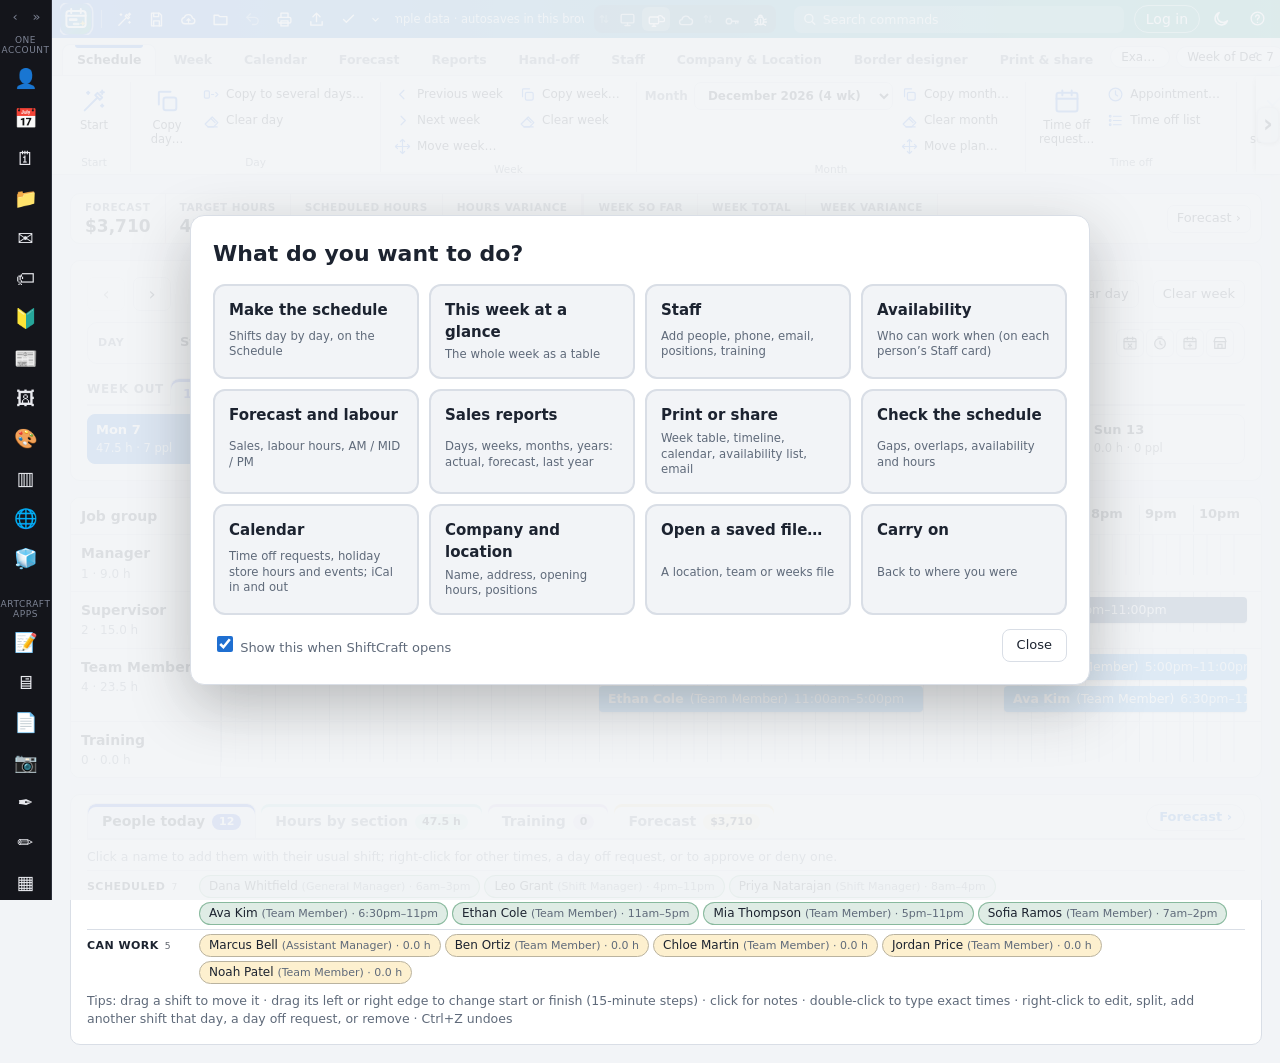
==== commit 83c9b9f5: "Craft apps bar: EmailCraft (your mail from every account) with the one-account apps Co-Authored-By: " ====
--- a/index.html
+++ b/index.html
@@ -930,6 +930,11 @@
 
 /* phones: the logo and quick buttons scroll sideways when they do not fit (a swipe), nothing cut off */
 @media (max-width: 760px) { .ctb.ctb > .ctb-left:first-child { min-width: 0; flex: 0 1 auto; overflow-x: auto; scrollbar-width: none; } .ctb.ctb > .ctb-left:first-child::-webkit-scrollbar { display: none; } .ctb.ctb > .ctb-left:first-child > * { flex: none; } }
+.pf-sec { display: grid; gap: 8px; align-content: start; padding-bottom: 10px; border-bottom: 1px dashed var(--line); }
+.pf-sec:last-child { border-bottom: 0; }
+.pf-sec > .pd-head { margin: 0; }
+.pf-off { opacity: .5; }
+.pf-off select { cursor: not-allowed; }
 </style>
 </head>
 <body>
@@ -2106,7 +2111,7 @@
 (function () {
   'use strict';
   if (window.CraftRail || window.top !== window) return;   // once, and not inside a frame
-  const UNIFIED = [['accountcraft', 'AccountCraft', '👤', 'your account: people, companies, locations, keys'], ['shiftcraft', 'ShiftCraft', '📅', 'schedules'], ['icalcraft', 'ICalCraft', '🗓', 'calendars: check, change, share'], ['filecraft', 'FileCraft', '📁', 'your files from every app'], ['labelcraft', 'LabelCraft', '🏷', 'labels'], ['logocraft', 'LogoCraft', '🔰', 'logos and seals'], ['presscraft', 'PressCraft', '📰', 'signs, cards, newsletters'],
+  const UNIFIED = [['accountcraft', 'AccountCraft', '👤', 'your account: people, companies, locations, keys'], ['shiftcraft', 'ShiftCraft', '📅', 'schedules'], ['icalcraft', 'ICalCraft', '🗓', 'calendars: check, change, share'], ['filecraft', 'FileCraft', '📁', 'your files from every app'], ['emailcraft', 'EmailCraft', '✉', 'your mail from every account'], ['labelcraft', 'LabelCraft', '🏷', 'labels'], ['logocraft', 'LogoCraft', '🔰', 'logos and seals'], ['presscraft', 'PressCraft', '📰', 'signs, cards, newsletters'],
     ['clipartcraft', 'ClipArtCraft', '🖼', 'clip-art library'], ['imagecraft', 'ImageCraft', '🎨', 'pictures: restore, convert'], ['barcodecraft', 'BarcodeCraft', '▥', 'barcodes and QR codes'], ['sitecraft', 'SiteCraft', '🌐', 'web sites'], ['3dcraft', '3DCraft', '🧊', '3D titles and logos']];
   // ArtCraft's apps (storytold), each with the Craft bar round it: the account and My files
   const ARTCRAFT = [['wordcraft', 'WordCraft', '📝', 'documents'], ['deckcraft', 'DeckCraft', '🖥', 'slides'], ['pdfcraft', 'PdfCraft', '📄', 'PDF'], ['photocraft', 'PhotoCraft', '📷', 'photos'], ['vectorcraft', 'VectorCraft', '✒', 'vector drawing'], ['designcraft', 'DesignCraft', '✏', 'design'], ['gridcraft', 'GridCraft', '▦', 'grids and sheets'], ['cadcraft', 'CadCraft', '📐', 'CAD'], ['figcraft', 'FigCraft', '🧩', 'figures'], ['effectcraft', 'EffectCraft', '✨', 'effects'], ['filmcraft', 'FilmCraft', '🎬', 'film'], ['soundcraft', 'SoundCraft', '🎵', 'sound'], ['lightcraft', 'LightCraft', '💡', 'lighting'], ['materialcraft', 'MaterialCraft', '🧱', 'materials'], ['texturecraft', 'TextureCraft', '🪵', 'textures']];
@@ -3117,7 +3122,7 @@
     if (kind) { const ks = h('select', { class: 'input', 'aria-label': 'Layout', onchange: () => { const v = ks.value; if (onKind && onKind(v)) return; md.close(); setTimeout(() => openPrint(v), 30); } },
       (PRINT_KINDS.some(([v]) => v === kind) ? PRINT_KINDS : [[kind, 'This page'], ...PRINT_KINDS]).map(([v, l]) => h('option', { value: v, selected: v === kind }, l)));
       opts = [h('label', { class: 'field pd-layout' }, h('span', null, 'Layout'), ks), ...opts]; }
-    opts = [...opts, borderField(() => { if (typeof pwOpen === 'function') pwOpen(); }, () => { if (keep) keep(); md.close(); openBorderDesigner(use || 'free', reopen || null); })];
+    opts = [...opts, h('div', { class: 'pf-sec' }, h('div', { class: 'pd-head' }, 'Border'), borderField(() => { if (typeof pwOpen === 'function') pwOpen(); }, () => { if (keep) keep(); md.close(); openBorderDesigner(use || 'free', reopen || null); }))];
     let t = 0, n = 0;
     const refresh = () => { clearTimeout(t); t = setTimeout(async () => { const me = ++n; try { const s = await draw(pv); if (me === n) info.textContent = s || ''; } catch (e) { info.textContent = 'No preview: ' + e.message; } }, 40); };
     const md = modal({ title, wide: true, body: [h('div', { class: 'pd-grid' }, h('div', { class: 'pd-opts' }, opts), h('div', { class: 'pd-right' }, info, pv))], actions, onClose });
@@ -3126,6 +3131,30 @@
     refresh();
     return { refresh, close: md.close, el: md.el, info };
   }
+  // The same frame in every print window: the same sections, in the same order, with the same boxes in the same places,
+  // whatever is being printed. A box this layout does not use stays in its place, greyed out ("not used for this
+  // layout"); a choice that is fixed for it shows its value, greyed. What only one layout has goes under "Options for …".
+  //   printFrame({ what, week, day, paper: [size, orientation], color, save: [file type, resolution], notes, lines, extra: [..], extraTitle, deco })
+  // (each an element, an array of them, or null for not used)
+  const PF_OFF = 'not used for this layout';
+  function pfOff(label, check) {
+    if (check) return h('label', { class: 'check pf-off', title: 'Not used for this layout' }, h('input', { type: 'checkbox', disabled: true }), ` ${label} (${PF_OFF})`);
+    return h('label', { class: 'field pf-off', title: 'Not used for this layout' }, h('span', null, label), h('select', { class: 'input', disabled: true }, h('option', null, '— ' + PF_OFF)));
+  }
+  const pfFixed = (label, text) => h('label', { class: 'field pf-off', title: 'Fixed for this layout' }, h('span', null, label), h('select', { class: 'input', disabled: true }, h('option', null, text)));
+  function printFrame(s) {
+    const one = (v, label, check) => (v == null || v === false ? [pfOff(label, check)] : [].concat(v).filter(Boolean));
+    const sec = (title, kids) => h('div', { class: 'pf-sec' }, h('div', { class: 'pd-head' }, title), ...kids);
+    return [
+      sec('What to print', [...one(s.what, 'What'), ...one(s.week, 'Week'), ...one(s.day, 'Day')]),
+      sec('Paper', [...(s.paper ? [].concat(s.paper) : [pfOff('Paper size'), pfOff('Orientation')]), ...one(s.color, 'Print in')]),
+      sec('Saving', s.save ? [].concat(s.save) : [pfOff('File type (for saving)'), pfOff('Resolution (for saving)')]),
+      sec('Notes', [...one(s.notes, 'Numbered notes and details'), ...one(s.lines, 'Notes area with lines', true)]),
+      sec(s.extraTitle || 'Options for this layout', s.extra && [].concat(s.extra).filter(Boolean).length ? [].concat(s.extra).filter(Boolean) : [h('p', { class: 'hint', style: { margin: 0 } }, 'None: everything for this layout is above.')]),
+      sec('Decorations', one(s.deco, 'Decorations')),
+    ];
+  }
+  const pfField = (label, ...kids) => h('label', { class: 'field' }, h('span', null, label), ...kids);
   const pvWidth = (pv) => Math.max(260, (pv.clientWidth || 760) - 56);
   // pictures (canvas pages): each on a sheet of paper; at most `max` shown, then how many more
   function pvPictures(pv, canvases, total = canvases.length) {
@@ -3299,8 +3328,10 @@
     const tabName = (TABS.find(([k]) => k === ui.tab) || [0, 'This page'])[1];
     const keep = () => { try { localStorage.setItem(KEY + '-pagepr', JSON.stringify(o)); } catch (e) { /* blocked */ } };
     const content = () => [h('div', { class: 'main' }, [...$('#main').children].map((c) => c.cloneNode(true)))];
-    const pw = printWindow({ title: `Print or save · ${tabName}`, kind: 'page', reopen: () => printPageDialog(), opts: [...paperChoices(o, () => pw.refresh()), ...saveChoices(o, () => pw.refresh()),
-      h('p', { class: 'hint' }, 'This tab as it is now, in light colours. Print screen makes a picture of the screen itself.')],
+    const pw = printWindow({ title: `Print or save · ${tabName}`, kind: 'page', reopen: () => printPageDialog(), opts: printFrame({
+      what: pfFixed('What', `The ${tabName} tab, as it is now`),
+      paper: paperChoices(o, () => pw.refresh()), color: pfFixed('Print in', 'Light colours'), save: saveChoices(o, () => pw.refresh()),
+      extraTitle: 'Options for this page', extra: [h('p', { class: 'hint', style: { margin: 0 } }, 'Print screen makes a picture of the screen itself.')] }),
       draw: (pv) => { const [w, hgt] = paperOf(o), n = pvDom(pv, content(), { pw: w, ph: hgt }); return `${tabName} · ${PAPERS[o.paper][2]} ${o.orient} · ${n} page${n > 1 ? 's' : ''}`; },
       actions: [{ label: 'Cancel' },
         { label: 'Print…', onClick: () => { keep(); const [w, hgt] = paperOf(o); if (deco.border) { printDomPictures(content(), o, w, hgt); return; } setPrintPage(w, hgt); setTimeout(() => window.print(), 80); } },
@@ -5754,16 +5785,17 @@
       return [h('div', { class: 'main' }, kids.filter((k) => k !== sep).map((k) => k.cloneNode(true))), sep ? h('div', { class: 'main' }, sep.cloneNode(true)) : null].filter(Boolean); };
     const MARGIN = 10 / 25.4;
     pw = printWindow({ title: `Print or save the calendar · ${monthLabel(cal.ym)}`, use: 'calendar', kind: 'calendar', reopen: () => calPrintDialog(), keep: () => { kept = true; calpSave(); },
-      opts: [...paperChoices(calp, changed),
+      opts: printFrame({
+        what: pfFixed('What', `The month: ${monthLabel(cal.ym)} (as on the Calendar)`),
+        paper: paperChoices(calp, changed), save: saveChoices(calp, changed),
+        notes: [field('Numbered notes and details', calSeg('Details', [['page', 'Under the month'], ['separate', 'Own page'], ['off', 'None']], notesWhere, (v) => { setNotesWhere(v); tablesBox.style.display = v === 'off' ? 'none' : ''; changed(); })), tablesBox],
+        deco: field('Decorations', decoControls(() => { render(); pw && pw.refresh(); })),
+        extraTitle: 'Options for the calendar', extra: [
         field('On the month', tick(calp.grid, 'look', 'Day colours, hatching, pictures and notes'), tick(calp.grid, 'hours', 'Store hours by the date'), tick(calp.grid, 'timeoff', 'Time off bars'), tick(calp.grid, 'events', 'Events'), tick(calp.grid, 'signs', 'Signs (payday, produce, truck…)'), tick(calp.grid, 'holidays', 'Holidays'), tick(calp.grid, 'legend', 'Legend (what the signs mean)'), tick(calp.grid, 'closed', 'Closed days: a no sign over the date')),
         field('Month heading', calSeg('Month heading', [['left', 'Large left'], ['center', 'Large centre'], ['right', 'Large right']], calp.title || 'left', (v) => { calp.title = v; changed(); })),
         field('Cross off the days gone by', calSeg('Cross off the days gone by', [['off', 'Off'], ['dim', 'Dim'], ['day', 'X in the middle'], ['date', 'X on the date']], past0, (v) => { calp.grid.past = v !== 'off'; if (v !== 'off') calp.pastAt = v; changed(); })),
         field('Days before the 1st and after the last day (blank: the legend can go there)', calSeg('Days outside the month', [['show', 'Show'], ['dim', 'Dim'], ['blank', 'Leave blank']], calp.out, (v) => { calp.out = v; changed(); })),
-        field('Details: store hours, time off, events and holidays, with the numbers from the month', calSeg('Details', [['page', 'Under the month'], ['separate', 'Own page'], ['off', 'None']], notesWhere, (v) => { setNotesWhere(v); tablesBox.style.display = v === 'off' ? 'none' : ''; changed(); })),
-        tablesBox,
-        field('Decorations', decoControls(() => { render(); pw && pw.refresh(); })),
-        ...saveChoices(calp, changed),
-        h('p', { class: 'hint', style: { margin: 0 } }, 'Prints what the Calendar shows (its ticks up top: requests, approved, store hours, events, holidays).')],
+        h('p', { class: 'hint', style: { margin: 0 } }, 'Prints what the Calendar shows (its ticks up top: requests, approved, store hours, events, holidays). Details = store hours, time off, events and holidays, with the numbers from the month.')] }),
       draw: (pv) => { const [w, hgt] = paperOf(calp), n = pvDom(pv, sections(), { pw: w, ph: hgt, m: MARGIN }); return `${monthLabel(cal.ym)} · ${PAPERS[calp.paper][2]} ${calp.orient} · ${n} page${n > 1 ? 's' : ''}${notesWhere === 'separate' ? ' · details on a page of their own' : ''}`; },
       onClose: () => { if (kept) return; Object.keys(calp).forEach((k) => delete calp[k]); Object.assign(calp, before); calpSave(); setNotesWhere(whereBefore); render(); },
       actions: [{ label: 'Cancel' },
@@ -6587,13 +6619,14 @@
       return sortStaff(people); };
     const sheets = () => peopleOf().map((p) => personSheet(p, weeksOf(), tasks.checked));
     const keep = () => { try { localStorage.setItem(KEY + '-people-pr', JSON.stringify(o)); } catch (e) { /* blocked */ } };
-    pw = printWindow({ title: 'Print or save a schedule for a person or group', use: 'person', kind: 'person', reopen: () => printPeopleDialog(presetId), opts: [
-      h('label', { class: 'field' }, h('span', null, 'Who'), who),
-      h('label', { class: 'field' }, h('span', null, 'Weeks'), range),
-      h('label', { class: 'check' }, tasks, ' Include tasks and training'),
-      h('label', { class: 'check' }, onlyScheduled, ' Skip people with no shifts in these weeks (groups only)'),
-      ...paperChoices(o, changed), ...saveChoices(o, changed),
-      h('p', { class: 'hint' }, 'Each person gets their own page.')],
+    pw = printWindow({ title: 'Print or save a schedule for a person or group', use: 'person', kind: 'person', reopen: () => printPeopleDialog(presetId), opts: printFrame({
+      what: h('label', { class: 'field' }, h('span', null, 'What: who'), who),
+      week: h('label', { class: 'field' }, h('span', null, 'Week'), range),
+      paper: paperChoices(o, changed), save: saveChoices(o, changed),
+      extraTitle: 'Options for a person or group', extra: [
+        h('label', { class: 'check' }, tasks, ' Include tasks and training'),
+        h('label', { class: 'check' }, onlyScheduled, ' Skip people with no shifts in these weeks (groups only)'),
+        h('p', { class: 'hint', style: { margin: 0 } }, 'Each person gets their own page.')] }),
     draw: (pv) => { const list = sheets(); if (!list.length) { pv.replaceChildren(h('p', { class: 'hint' }, 'Nobody to print for those weeks.')); return 'Nobody'; } const [w, hgt] = paperOf(o), n = pvDom(pv, list, { pw: w, ph: hgt }); return `${list.length} ${list.length === 1 ? 'person' : 'people'} · ${PAPERS[o.paper][2]} ${o.orient} · ${n} page${n > 1 ? 's' : ''}`; },
     actions: [{ label: 'Cancel' },
       { label: 'Print…', onClick: () => { const people = peopleOf(); if (!people.length) { toast('Nobody to print for those weeks.'); return false; } keep(); const [w, hgt] = paperOf(o); if (deco.border) { printDomPictures(sheets(), o, w, hgt); return; } setPrintPage(w, hgt); printPeople(people, weeksOf(), tasks.checked); } },
@@ -6683,10 +6716,23 @@
   // (… v2026.11.18.14.05.33.pdf); a name that has one already keeps it. A batch (pages) shares one stamp.
   const stampNow = () => { const n = new Date(), p = (x) => String(x).padStart(2, '0'); return `${n.getFullYear()}.${p(n.getMonth() + 1)}.${p(n.getDate())}.${p(n.getHours())}.${p(n.getMinutes())}.${p(n.getSeconds())}`; };
   const uniqueName = (name, stamp = stampNow()) => (/ v\d{4}\.\d{2}\.\d{2}\.\d{2}\.\d{2}\.\d{2}(\.|$)/.test(name) ? name : name.replace(/(\.[a-z0-9]{1,5})?$/i, (ext) => ` v${stamp}${ext}`));
+  // A download (and the Save as window) needs a click that is still fresh: a page may start one download on its own,
+  // then the browser quietly blocks more until the page is reloaded. Pictures and PDFs take a few seconds to make, so the
+  // click that asked for them is stale by then: the files come in a small window with a button to click for each.
+  const freshClick = () => !navigator.userActivation || navigator.userActivation.isActive;
+  function readyToSave(files) {
+    return new Promise((done) => {
+      let n = 0;
+      const btns = files.map((f) => { const b = h('button', { class: 'btn' + (files.length === 1 ? ' primary' : ''), style: { justifyContent: 'flex-start', textAlign: 'left' }, onclick: async () => { b.disabled = true; const r = await saveBlob(f.name, f.blob, f.type); if (r) { n++; b.textContent = '✓ ' + r; } else b.disabled = false; } }, '⤓ Save ' + f.name); return b; });
+      modal({ title: files.length === 1 ? 'Your file is ready' : `Your ${files.length} files are ready`, body: [h('p', { class: 'hint' }, files.length === 1 ? 'Click to save it.' : 'Click each one to save it (the browser lets a page save one file a click).'), h('div', { style: { display: 'grid', gap: '6px' } }, btns)],
+        actions: [{ label: 'Done', primary: files.length > 1 }], onClose: () => done(n) });
+    });
+  }
   // Save one file: reuses the remembered file for handleKey when there is one, otherwise asks where.
   async function saveBlob(name, blob, type, handleKey) {
     if (blockedHere()) return null;
     name = uniqueName(name);
+    if (!freshClick() && !(handleKey && ui.handles[handleKey])) return (await readyToSave([{ name, blob, type }])) ? name : null;
     if (window.showSaveFilePicker) {
       try {
         const handle = (handleKey && ui.handles[handleKey]) || await window.showSaveFilePicker({ suggestedName: name, types: [type] });
@@ -6709,15 +6755,14 @@
     if (blockedHere()) return 0;
     { const st = stampNow(); files = files.map((f) => ({ ...f, name: uniqueName(f.name, st) })); }
     if (files.length === 1) return (await saveBlob(files[0].name, files[0].blob, files[0].type)) ? 1 : 0;
-    if (window.showDirectoryPicker) {
+    if (window.showDirectoryPicker && freshClick()) {
       try {
         const dir = await window.showDirectoryPicker({ id: 'shiftcraft-out', mode: 'readwrite' });
         for (const f of files) { const w = await (await dir.getFileHandle(f.name, { create: true })).createWritable(); await w.write(f.blob); await w.close(); }
         return files.length;
       } catch (e) { if (e.name === 'AbortError') return 0; }
     }
-    for (const f of files) { downloadBlob(f.name, f.blob); await new Promise((r) => setTimeout(r, 400)); }
-    return files.length;
+    return readyToSave(files); // several downloads at once: the browser would block all but the first
   }
 
   // ===================================================================
@@ -8252,8 +8297,12 @@
     const head = (t) => h('div', { class: 'pd-head' }, t);
     const weekSel = h('select', { class: 'input', onchange: () => { wk = +weekSel.value; refresh(); } }, ws.map((w, i) => h('option', { value: i, selected: i === wk }, `Week ${i + 1}: ${short(w)} – ${short(addDays(w, 6))}${i === tw ? ' (this week)' : ''}`)));
     const fileName = () => fileStem('hourly week', fileDate(weeksList()[wk]));
-    pw = printWindow({ title: 'Hourly week: print or save', kind: 'hourly', use: 'hourly', reopen: () => hourlyWeekDialog(), opts: [
-      fld('Week', weekSel), ...paperChoices(O, refresh), fld('Print in', sel('page', [['color', 'Colour'], ['gray', 'Black and white']])),
+    pw = printWindow({ title: 'Hourly week: print or save', kind: 'hourly', use: 'hourly', reopen: () => hourlyWeekDialog(), opts: printFrame({
+      what: pfFixed('What', 'One week: 7 days on a page'), week: fld('Week', weekSel),
+      paper: paperChoices(O, refresh), color: fld('Print in', sel('page', [['color', 'Colour'], ['gray', 'Black and white']])),
+      save: saveChoices(O, refresh),
+      notes: fld('Numbered notes and details', sel('notes', [['auto', 'On the page if room'], ['page', 'On a page of their own'], ['off', 'Off']])),
+      extraTitle: 'Options for the hourly week', extra: [
       head('The shifts'),
       fld('Names', sel('name', [['first', 'First name (Luke)'], ['full', 'First Last (Luke Smith)'], ['firstl', 'First L. (Luke S.)'], ['lastfirst', 'Last, First (Smith, Luke)'], ['lastf', 'Last F. (Smith L.)'], ['init', 'Initials (LS)'], ['none', 'None']])), tick('time', 'Times in the pill'),
       fld('Colour', sel('col', [['role', 'By role'], ['person', 'By person'], ['mono', 'One colour'], ['bw', 'Black and white (leads filled)']])), fld('Shape', sel('shape', [['pill', 'Pill'], ['sq', 'Box']])),
@@ -8262,9 +8311,7 @@
       fld('Hour lines', sel('grid', [[1, 'Every hour'], [2, 'Every 2 hours'], [0.5, 'Every half hour'], [0, 'None']], true)), tick('shut', 'Shade the hours the store is closed'), tick('cov', 'How many on, each hour'), tick('past', 'Dim the days gone by'), tick('now', 'A line at the time now (today, on screen)'),
       head('By the day’s name'),
       tick('signs', 'Signs (truck, produce, payday…)'), tick('hol', 'Holidays'), tick('ev', 'Events'), tick('off', 'Time off'), tick('at', 'Markers at their time of day'),
-      head('Notes and legend'),
-      fld('Notes', sel('notes', [['auto', 'On the page if room'], ['page', 'On a page of their own'], ['off', 'Off']])), tick('legend', 'Legend (roles, signs)'),
-      ...saveChoices(O, refresh)],
+      head('Legend'), tick('legend', 'Legend (roles, signs)')] }),
     draw: (pv) => {
       const r = buildPages(false), w = pvWidth(pv), k = w / (r.pw * 96);
       pv.replaceChildren(...r.pages.flatMap((p, i) => { p.style.transform = `scale(${k})`; p.style.transformOrigin = '0 0';
@@ -8527,7 +8574,7 @@
     const o = { layout: 'table', range: 'week', format: 'png', paper: 'letter', orient: 'landscape', dpi: 300, notes: true, coverage: true, ...imgPrefs, ...preset };
     o.range = preset.range || ONE[o.layout] || 'week';
     if (!DPI_OPTIONS.some(([v]) => v === +o.dpi)) o.dpi = 300;
-    const box = h('div', { style: { display: 'grid', gridTemplateColumns: 'repeat(auto-fit, minmax(170px, 1fr))', gap: '10px' } });
+    const box = h('div', { style: { display: 'grid', gap: '10px' } });
     // the availability list's preview: the real sheet on a white landscape page, scaled down to fit the window
     const pagePrev = h('div', { 'aria-label': 'Print preview', style: { display: 'none', position: 'relative', overflow: 'hidden', border: '1px solid var(--line)', borderRadius: '6px', background: '#fff', boxShadow: '0 2px 10px rgba(0,0,0,.25)' } });
     const showPage = () => {
@@ -8537,7 +8584,6 @@
       pagePrev.replaceChildren(inner);
       requestAnimationFrame(() => { const k = (pagePrev.clientWidth || 600) / PW; inner.style.transform = `scale(${k})`; pagePrev.style.height = PH * k + 'px'; });
     };
-    const checks = h('div', { class: 'inline' });
     const curWeek = () => weekDays(weekOf(PD))[0];
     const items = () => {
       if (o.layout === 'timeline') return o.range === 'day' ? [PD] : o.range === 'weektile' ? [weekDays(weekOf(PD))[0]] : o.range === 'week' ? weekDays(weekOf(PD)) : planDays();
@@ -8588,29 +8634,39 @@
       // place. Its code (35-calendar-sheet.js) stays, to bring back or remove later.
       if (!RANGES[o.layout] || o.layout === 'calendar') o.layout = 'table';
       if (!RANGES[o.layout]().some(([v]) => v === o.range)) o.range = RANGES[o.layout]()[0][0];
-      if (o.layout === 'avail') { if (!PAPERS[o.availPaper]) o.availPaper = availPaperPref; box.replaceChildren(sel('availPaper', Object.entries(PAPERS).map(([k, v]) => [k, v[2].replace(/ in$/, ' in, landscape')]), 'Paper (printer stock)'), sel('availFormat', [['pdf', 'PDF – one page, ready to print or send'], ['png', 'PNG – sharpest picture'], ['jpg', 'JPG – smaller file'], ['bmp', 'BMP – plain bitmap']], 'File type (for saving)'), sel('dpi', DPI_OPTIONS.filter(([v]) => v <= 1200), 'Resolution (for saving)')); if (!o.availFormat) o.availFormat = 'pdf';
+      const deco = pfField('Decorations', decoControls(() => update()));
+      // every layout fills the same frame (printFrame, 05b-print-window.js): what it does not use is greyed in its place
+      if (o.layout === 'avail') {
+        if (!PAPERS[o.availPaper]) o.availPaper = availPaperPref; if (!o.availFormat) o.availFormat = 'pdf';
         const ds = (key, opts, label) => { const x = h('select', { class: 'input', 'aria-label': label, onchange: () => { availDet[key] = x.value; saveAvailDet(); update(); } }, opts.map(([v, l]) => h('option', { value: v, selected: availDet[key] === v }, l))); return h('label', { class: 'field' }, h('span', null, label), x); };
-        checks.replaceChildren(ds('mode', [['color', 'Colour'], ['bw', 'Black and white (OFF in black)']], 'Colours'), ds('range', AVAIL_RANGES, 'Details for (store hours, time off, events, holidays)'), ds('where', [['page', 'Under the list'], ['separate', 'On a page of their own'], ['off', 'Leave them out']], 'Details go'),
-          h('div', { class: 'field' }, h('span', null, 'On the page'), ...[['key', 'The colour key'], ['qr', 'Contact QR codes (name and phone: scan to add to a phone)']].map(([k, l]) =>
+        box.replaceChildren(...printFrame({
+          what: sel('range', RANGES.avail(), 'What'),
+          paper: [sel('availPaper', Object.entries(PAPERS).map(([k, v]) => [k, v[2]]), 'Paper size (printer stock)'), pfFixed('Orientation', 'Landscape (wide): always for this list')],
+          color: ds('mode', [['color', 'Colour'], ['bw', 'Black and white (OFF in black)']], 'Print in'),
+          save: [sel('availFormat', [['pdf', 'PDF – one page, ready to print or send'], ['png', 'PNG – sharpest picture'], ['jpg', 'JPG – smaller file'], ['bmp', 'BMP – plain bitmap']], 'File type (for saving)'), sel('dpi', DPI_OPTIONS.filter(([v]) => v <= 1200), 'Resolution (for saving)')],
+          notes: [ds('where', [['page', 'Under the list'], ['separate', 'On a page of their own'], ['off', 'Leave them out']], 'Numbered notes and details'), ds('range', AVAIL_RANGES, 'Details for (store hours, time off, events, holidays)')],
+          extraTitle: 'Options for the availability list',
+          extra: [h('div', { class: 'field' }, h('span', null, 'On the page'), ...[['key', 'The colour key'], ['qr', 'Contact QR codes (name and phone: scan to add to a phone)']].map(([k, l]) =>
             h('label', { class: 'check' }, h('input', { type: 'checkbox', checked: availDet[k] !== false && (k !== 'qr' || availDet.qr), onchange: (e) => { availDet[k] = e.target.checked; saveAvailDet(); update(); } }), ' ' + l)),
             ...[['hours', 'Store hours'], ['timeoff', 'Time off'], ['events', 'Events'], ['holidays', 'Holidays']].map(([k, l]) =>
-              h('label', { class: 'check' }, h('input', { type: 'checkbox', checked: availDet.tables[k] !== false, onchange: (e) => { availDet.tables[k] = e.target.checked; saveAvailDet(); update(); } }), ` Details: ${l}`))));
-        return; }
-      // (nulls left out: replaceChildren would write them as the word “null”)
-      box.replaceChildren(...[
-        sel('range', RANGES[o.layout](), 'What'),
-        o.layout === 'cards' || o.range === 'all' ? null : weekSel(),
-        o.layout === 'timeline' && o.range === 'day' ? daySel() : null,
-        sel('paper', Object.entries(PAPERS).map(([k, v]) => [k, v[2]]), 'Paper size'),
-        sel('orient', [['landscape', 'Landscape (wide)'], ['portrait', 'Portrait (tall)']], 'Orientation'),
-        sel('format', [['pdf', 'PDF – all pages in one file'], ['png', 'PNG – sharpest picture'], ['jpg', 'JPG – smaller file'], ['bmp', 'BMP – plain bitmap'], ['svg', 'SVG – vector, any size']], 'File type (for saving)'),
-        sel('dpi', DPI_OPTIONS, 'Resolution (for saving)')].filter(Boolean));
-      checks.replaceChildren(...[
-        notesWhereSel(),
-        h('label', { class: 'check' }, h('input', { type: 'checkbox', checked: o.notes, onchange: (e) => { o.notes = e.target.checked; update(); } }), ' Notes area with lines'),
-        o.layout === 'timeline' ? h('label', { class: 'check' }, h('input', { type: 'checkbox', checked: o.coverage, onchange: (e) => { o.coverage = e.target.checked; update(); } }), ' “People on the floor” chart') : null,
-        o.layout === 'cards' ? cardChecks() : null,
-        o.layout === 'cards' ? h('button', { type: 'button', class: 'btn', title: 'Put these contact QR codes in the shared barcode library, for Insert › Barcode in the other Craft apps', onclick: () => cardsToLibrary(cardPeople(o.range)) }, 'Add to barcode library') : null].filter(Boolean));
+              h('label', { class: 'check' }, h('input', { type: 'checkbox', checked: availDet.tables[k] !== false, onchange: (e) => { availDet.tables[k] = e.target.checked; saveAvailDet(); update(); } }), ` Details: ${l}`)))],
+          deco }));
+        return;
+      }
+      const NAMES = { table: 'the week table', timeline: 'the visual timeline', cards: 'contact cards' };
+      box.replaceChildren(...printFrame({
+        what: sel('range', RANGES[o.layout](), 'What'),
+        week: o.layout === 'cards' || o.range === 'all' ? null : weekSel(),
+        day: o.layout === 'timeline' && o.range === 'day' ? daySel() : null,
+        paper: [sel('paper', Object.entries(PAPERS).map(([k, v]) => [k, v[2]]), 'Paper size'), sel('orient', [['landscape', 'Landscape (wide)'], ['portrait', 'Portrait (tall)']], 'Orientation')],
+        save: [sel('format', [['pdf', 'PDF – all pages in one file'], ['png', 'PNG – sharpest picture'], ['jpg', 'JPG – smaller file'], ['bmp', 'BMP – plain bitmap'], ['svg', 'SVG – vector, any size']], 'File type (for saving)'), sel('dpi', DPI_OPTIONS, 'Resolution (for saving)')],
+        notes: pfField('Numbered notes and details', notesWhereSel()),
+        lines: h('label', { class: 'check' }, h('input', { type: 'checkbox', checked: o.notes, onchange: (e) => { o.notes = e.target.checked; update(); } }), ' Notes area with lines'),
+        extraTitle: 'Options for ' + NAMES[o.layout],
+        extra: [o.layout === 'timeline' ? h('label', { class: 'check' }, h('input', { type: 'checkbox', checked: o.coverage, onchange: (e) => { o.coverage = e.target.checked; update(); } }), ' “People on the floor” chart') : null,
+          o.layout === 'cards' ? cardChecks() : null,
+          o.layout === 'cards' ? h('button', { type: 'button', class: 'btn', title: 'Put these contact QR codes in the shared barcode library, for Insert › Barcode in the other Craft apps', onclick: () => cardsToLibrary(cardPeople(o.range)) }, 'Add to barcode library') : null],
+        deco }));
     }
     const pageSize = () => { let [pw, ph] = PAPERS[o.paper]; if (o.orient === 'landscape') [pw, ph] = [ph, pw]; return [pw, ph]; };
     let pw = null;
@@ -8636,7 +8692,7 @@
       return text;
     };
     build();
-    pw = printWindow({ title: 'Print or save', kind: o.layout, onKind: (k) => { if (!['table', 'timeline', 'avail', 'cards'].includes(k)) return false; o.layout = k; o.range = ONE[o.layout] || RANGES[o.layout]()[0][0]; build(); update(); return true; }, use: o.layout === 'timeline' ? 'hourly' : 'week', reopen: () => exportImageDialog(preset), opts: [box, checks, h('div', { class: 'field' }, h('span', null, 'Decorations'), decoControls(() => update()))], draw: drawPv,
+    pw = printWindow({ title: 'Print or save', kind: o.layout, onKind: (k) => { if (!['table', 'timeline', 'avail', 'cards'].includes(k)) return false; o.layout = k; o.range = ONE[o.layout] || RANGES[o.layout]()[0][0]; build(); update(); return true; }, use: o.layout === 'timeline' ? 'hourly' : 'week', reopen: () => exportImageDialog(preset), opts: [box], draw: drawPv,
       actions: [{ label: 'Cancel' },
         { label: 'Print…', onClick: () => { remember(); if (o.layout === 'avail') { setTimeout(() => printAvailability(false, o.availPaper)); return; } printSurfaces(allPages({ ...o, dpi: 300, vector: true }), o); } },
         { label: 'Save', primary: true, onClick: () => {
@@ -8764,13 +8820,13 @@
         : big ? `At ${o.dpi} DPI this screen would be ${W.toLocaleString()} × ${H.toLocaleString()} pixels, too big for a picture file, so it will be saved as SVG (sharp at any size).`
           : `${tabName} · ${W.toLocaleString()} × ${H.toLocaleString()} pixels · ${o.dpi} DPI (the screen is drawn ${scale.toFixed(1)}× sharper than it looks) · prints on ${sheets.length} page${sheets.length > 1 ? 's' : ''}`;
     };
-    pw = printWindow({ title: `Print screen · ${tabName}`, kind: 'screen', reopen: () => printScreenDialog(), opts: [
-        sel('format', [['pdf', 'PDF – the pages, ready to print or send'], ['png', 'PNG – sharpest picture'], ['jpg', 'JPG – smaller file'], ['bmp', 'BMP – plain bitmap'], ['svg', 'SVG – opens in a browser, any size']], 'File type'),
-        sel('dpi', DPI_OPTIONS, 'Resolution'),
-        sel('paper', Object.entries(PAPERS).map(([k, v]) => [k, v[2]]), 'Paper (for printing and PDF)'),
-        sel('orient', [['landscape', 'Landscape (wide)'], ['portrait', 'Portrait (tall)']], 'Orientation (for printing and PDF)'),
-      h('p', { class: 'hint' }, 'Pictures and printouts always use light colors, even when you edit in dark mode.'),
-      h('p', { class: 'hint' }, 'Takes the whole page of the tab you are on, including parts you would have to scroll to. Change tabs or days first to capture something else.')],
+    pw = printWindow({ title: `Print screen · ${tabName}`, kind: 'screen', reopen: () => printScreenDialog(), opts: printFrame({
+        what: pfFixed('What', `The ${tabName} tab, as on the screen`),
+        paper: [sel('paper', Object.entries(PAPERS).map(([k, v]) => [k, v[2]]), 'Paper size'), sel('orient', [['landscape', 'Landscape (wide)'], ['portrait', 'Portrait (tall)']], 'Orientation')],
+        color: pfFixed('Print in', 'Light colours (always, even in dark mode)'),
+        save: [sel('format', [['pdf', 'PDF – the pages, ready to print or send'], ['png', 'PNG – sharpest picture'], ['jpg', 'JPG – smaller file'], ['bmp', 'BMP – plain bitmap'], ['svg', 'SVG – opens in a browser, any size']], 'File type (for saving)'), sel('dpi', DPI_OPTIONS, 'Resolution (for saving)')],
+        extraTitle: 'Options for print screen',
+        extra: [h('p', { class: 'hint', style: { margin: 0 } }, 'Takes the whole page of the tab you are on, including parts you would have to scroll to. Change tabs or days first to capture something else.')] }),
     draw: drawPv,
     actions: [{ label: 'Cancel' },
       { label: 'Print', onClick: async () => {
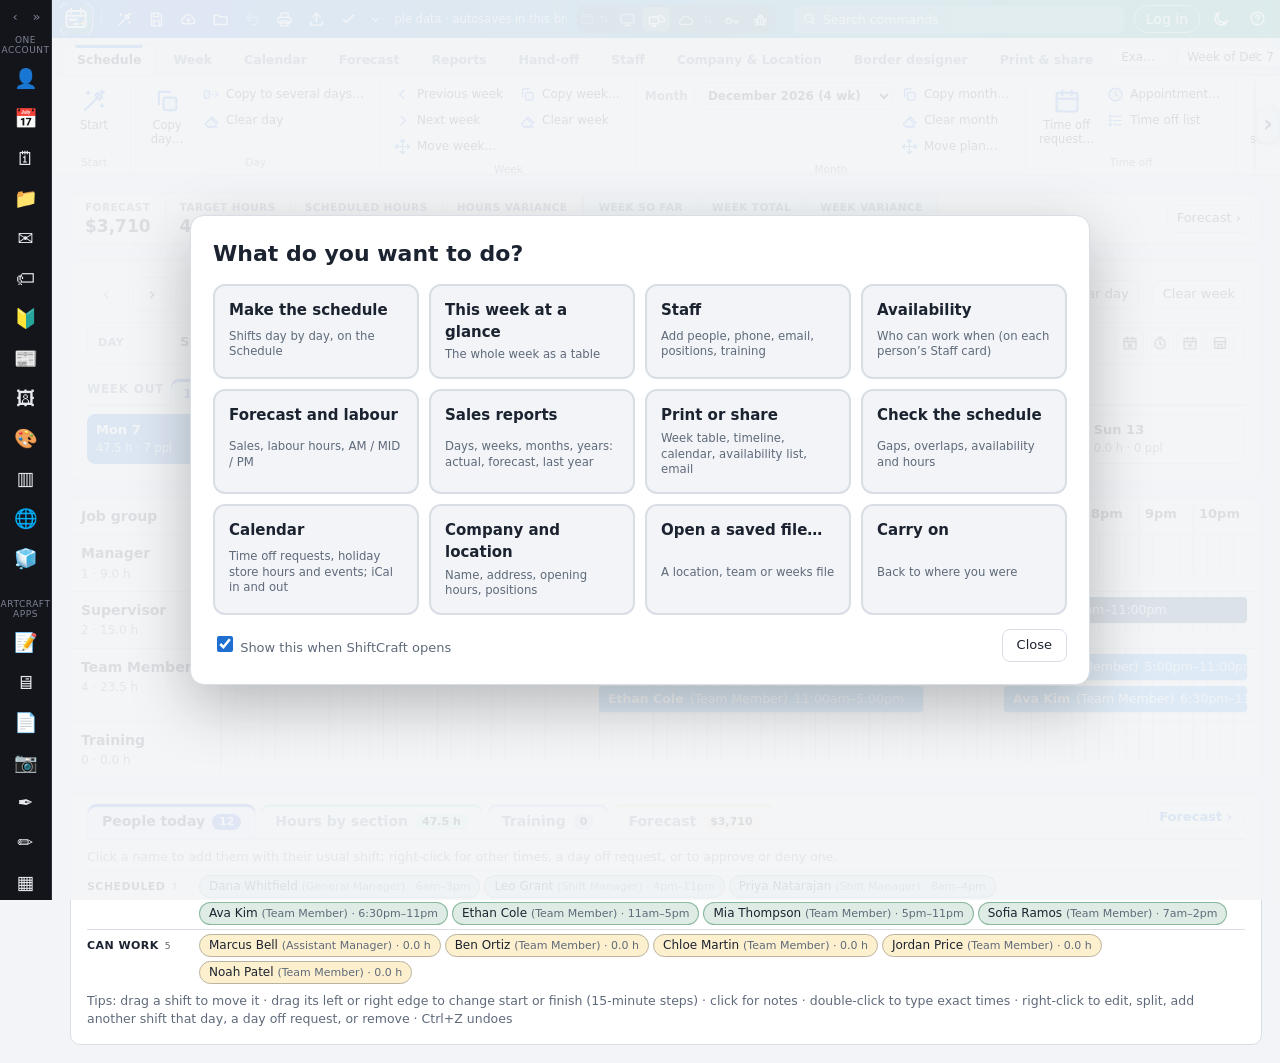
==== commit 8949a838: "Craft AI in three tiers: in the page (amber light), this computer / your network (green), cloud (blu" ====
--- a/index.html
+++ b/index.html
@@ -1906,10 +1906,14 @@
      CraftAccount.keyUse(app, provider, key, status, note)          (an app notes how a key did: only the key's ID is kept)
      A site's AccountCraft can name the one account server for every Craft app (Site › One account server): the apps follow it.
      CraftAccount.button(el)             a Log in / your-name button that opens the account page
+     Home: CraftAccount.setHome(name) / revokeHome(id) / isHome() / homes(). A computer set as home keeps a key in this
+     browser (localStorage 'craft-home'); every check uses the key up and brings a new one (a copied key stops working and
+     revokes the home). Away from home, a login ends after 30 minutes without anyone at the keyboard (in any Craft tab;
+     the account server ends it too, also when the page is closed).
    Changes fire window 'craft-account' (also when another app or tab logs in or out). */
 (function () {
   'use strict';
-  const STATE = 'craft-account', SERVER = 'craft-account-server', KEYS = 'craft-ai-keys', ROUNDS = 250000;
+  const STATE = 'craft-account', SERVER = 'craft-account-server', KEYS = 'craft-ai-keys', HOME = 'craft-home', ACT = 'craft-active', ROUNDS = 250000;
   const enc = new TextEncoder(), dec = new TextDecoder();
   const b64 = (u8) => btoa(String.fromCharCode(...u8)), unb64 = (s) => Uint8Array.from(atob(s), (c) => c.charCodeAt(0));
   const read = (k) => { try { return JSON.parse(localStorage.getItem(k) || 'null'); } catch (e) { return null; } };
@@ -1934,7 +1938,7 @@
     let r; try { r = await fetch(server() + '/api/' + path, { method, headers: h, body: body === undefined ? undefined : JSON.stringify(body) }); }
     catch (e) { throw new Error('The account server could not be reached.'); }
     const j = await r.json().catch(() => ({}));
-    if (r.status === 401 && j.login && s) { write(STATE, null); tell(); }
+    if (r.status === 401 && j.login && s) { write(STATE, null); tell(); if (j.idle) setTimeout(() => idleNote(), 0); }
     if (!r.ok) { const err = new Error(j.error || `The account server said ${r.status}.`); err.status = r.status; err.info = j; throw err; }
     return j;
   }
@@ -1961,7 +1965,7 @@
 
   async function login(name, password) {
     const r = await api('POST', 'login', { name, password });
-    write(STATE, { server: server(), token: r.token, user: r.user }); tell();
+    write(STATE, { server: server(), token: r.token, user: r.user }); markActive(true); await homeCheck(); tell();
     // your keys come with you; the first time, the keys this browser already has go into the vault
     try { const v = await unlockKeys(password); if (!v) { const l = localKeys(); if (Object.keys(l.keys).length && hasCrypto()) await lockKeys(l, password); } }
     catch (e) { console.warn('Craft account: the keys could not be unlocked', e); }
@@ -1978,12 +1982,57 @@
   const all = (app) => api('GET', `data/${app}`);
   const remove = (app, key) => api('DELETE', `data/${app}/${encodeURIComponent(key)}`);
 
+  // ------------------------------------------------------------------ home, and logging out when nobody is there
+  const isHome = () => { const s = state(); return !!(s && s.token && s.server === server() && s.home); };
+  const setState = (k, v) => { const s = state(); if (s) { s[k] = v; write(STATE, s); } };
+  async function homeCheck() {
+    const h = read(HOME);
+    if (!h || h.server !== server() || !h.key) { if (isHome()) { setState('home', null); tell(); } return null; }
+    let r; try { r = await api('POST', 'home/check', { key: h.key }); } catch (e) { return isHome() ? state().home : null; }   // (not reachable: as it was)
+    if (r.key) { const now = read(HOME); if (now && now.key === h.key) write(HOME, { ...h, key: r.key, id: r.home.id, name: r.home.name }); }
+    if (r.home) { setState('home', r.home); tell(); return r.home; }
+    if (r.ended) write(HOME, null);
+    setState('home', null); tell();
+    if (r.ended) setTimeout(() => note('🏠 Not home any more', esc(r.why || 'This computer is no longer set as home.') + '<br><br>Away from home you are logged out after 30 minutes without activity.'), 0);
+    return null;
+  }
+  async function setHome(name) {
+    const r = await api('POST', 'home/set', { name: name || 'Home computer' });
+    write(HOME, { server: server(), key: r.key, id: r.home.id, name: r.home.name }); setState('home', r.home); tell(); return r.home;
+  }
+  async function revokeHome(id) {
+    const h = read(HOME), here = id || (h && h.id);
+    if (here) await api('DELETE', 'me/homes/' + encodeURIComponent(here));
+    if (!id || (h && h.id === id)) { write(HOME, null); setState('home', null); markActive(true); }
+    tell();
+  }
+  const homes = () => api('GET', 'me/homes');
+  // activity: any Craft tab on this site notes when someone last used it (mouse, keys, touch); the server hears it now and then
+  let idleMin = 30, lastPing = 0;
+  const lastActive = () => { const v = +(localStorage.getItem(ACT) || 0); return v || Date.now(); };
+  function markActive(force) {
+    const n = Date.now(); try { if (force || n - lastActive() > 15000) localStorage.setItem(ACT, String(n)); } catch (e) { /* blocked */ }
+    if (user() && (force || n - lastPing > 240000)) { lastPing = n; api('POST', 'active').then((r) => { if (r && r.idleMinutes) idleMin = r.idleMinutes; }).catch(() => {}); }
+  }
+  ['pointerdown', 'keydown', 'wheel', 'touchstart'].forEach((e) => window.addEventListener(e, () => markActive(false), { passive: true, capture: true }));
+  let moved = 0; window.addEventListener('mousemove', () => { const n = Date.now(); if (n - moved > 20000) { moved = n; markActive(false); } }, { passive: true });
+  function idleNote() { note('Logged out', `Nobody was at the keyboard for ${idleMin} minutes and this computer is not set as home, so you were logged out of every Craft app.<br><br>At home? Log in again and choose <b>🏠 Set this computer as home</b> in your account menu.`, true); }
+  async function idleCheck() {
+    if (!user() || isHome()) return;
+    if (Date.now() - lastActive() > idleMin * 60000) { await logout({ keepKeys: false }); idleNote(); }
+  }
+  setInterval(idleCheck, 30000);
+  function note(title, html, login) {
+    const b = box(`<h3>${title}</h3><p class="dim" style="margin:0 0 10px;font-size:13.5px">${html}</p><div class="row"><button type="button" data-x>OK</button>${login ? '<button type="button" class="main" data-f="in">Log in</button>' : ''}</div>`);
+    const i = b.querySelector('[data-f=in]'); if (i) i.onclick = () => { b.remove(); loginDialog(); };
+  }
+
   // a Log in / your-name button for an app's title bar: it opens the account page (log in there once for every app)
   function button(el) {
     if (!el) { el = document.createElement('button'); el.type = 'button'; }
     el.classList.add('craft-acct-btn');
     if (!document.getElementById('craft-acct-css')) { const s = document.createElement('style'); s.id = 'craft-acct-css'; s.textContent = '.craft-acct-btn{border:1px solid rgba(255,255,255,.55);background:transparent;color:#fff;border-radius:14px;padding:3px 11px;font:inherit;font-size:12.5px;cursor:pointer;white-space:nowrap;max-width:180px;overflow:hidden;text-overflow:ellipsis}.craft-acct-btn:hover{background:rgba(255,255,255,.2)}.craft-acct-btn[hidden]{display:none}'; document.head.append(s); }
-    const draw = () => { const u = user(); el.textContent = u ? `👤 ${u.display || u.name}` : 'Log in'; el.title = u ? `Logged in as ${u.name}: your account, keys and settings` : 'Log in for your own settings, keys and saved work in every Craft app (the apps work without it too)'; };
+    const draw = () => { const u = user(), hm = isHome(); el.textContent = u ? `${hm ? '🏠' : '👤'} ${u.display || u.name}` : 'Log in'; el.title = u ? `Logged in as ${u.name}: your account, keys and settings` + (hm ? `\n🏠 This computer is set as home (${state().home.name}): you stay logged in. Revoke it in the account menu.` : `\nNot a home computer: logged out after ${idleMin} minutes without activity.`) : 'Log in for your own settings, keys and saved work in every Craft app (the apps work without it too)'; };
     el.addEventListener('click', () => (user() ? accountMenu(el) : loginDialog()));
     window.addEventListener('craft-account', draw); draw(); return el;
   }
@@ -2032,9 +2081,20 @@
   }
   function accountMenu() {
     const u = user(), b = box(`<h3>👤 ${esc(u.display || u.name)}</h3><p class="dim" style="margin:0 0 10px">Logged in as <b>${esc(u.name)}</b>${u.role === 'owner' ? ' (main site admin)' : u.role === 'admin' ? ' (admin)' : ''} at ${esc(server().replace(/\/account\.php$/, ''))}.</p>
+      <div data-f="home" style="margin:0 0 10px;padding:8px 10px;border:1px solid var(--line,#3a3e4c);border-radius:8px"></div>
       <label style="display:flex;gap:6px;align-items:center"><input type="checkbox" data-f="forget" checked style="width:auto"> Forget my keys in this browser when I log out</label>
       <div class="row"><button type="button" data-f="page" style="margin-right:auto">My account…</button><button type="button" data-x>Close</button><button type="button" class="main" data-f="out">Log out</button></div>`);
     b.querySelector('[data-f=page]').addEventListener('click', () => { window.open(pageUrl(), 'craft-account'); b.remove(); });
+    const hb = b.querySelector('[data-f=home]');
+    const drawHome = () => {
+      const hm = isHome() && state().home;
+      hb.innerHTML = hm ? `🏠 <b>This computer is set as home</b> (${esc(hm.name)}): you stay logged in here.<div class="row" style="justify-content:flex-start"><button type="button" data-f="rv">Revoke home</button><span class="dim">its key is ended and can never be used again</span></div>`
+        : `<b>Not a home computer:</b> you are logged out after ${idleMin} minutes without activity.<div class="row" style="justify-content:flex-start"><input data-f="hn" placeholder="Name it (Home PC, Laptop…)" style="flex:1;min-width:140px"><button type="button" class="main" data-f="sh">🏠 Set this computer as home</button></div>`;
+      const rv = hb.querySelector('[data-f=rv]'), sh = hb.querySelector('[data-f=sh]');
+      if (rv) rv.onclick = async () => { rv.disabled = true; try { await revokeHome(); } catch (e) { hb.insertAdjacentHTML('beforeend', `<div class="bad">${esc(e.message)}</div>`); } drawHome(); };
+      if (sh) sh.onclick = async () => { sh.disabled = true; try { await setHome(hb.querySelector('[data-f=hn]').value.trim()); } catch (e) { hb.insertAdjacentHTML('beforeend', `<div class="bad">${esc(e.message)}</div>`); } drawHome(); };
+    };
+    drawHome();
     b.querySelector('[data-f=out]').addEventListener('click', async () => { await logout({ keepKeys: !b.querySelector('[data-f=forget]').checked }); b.remove(); });
   }
 
@@ -2057,7 +2117,7 @@
   let was = user() && user().id;
   window.addEventListener('craft-account', () => { const now = user() && user().id; if (now && now !== was) pullShared(); was = now; });
   // on opening: is the login still good (ended elsewhere, or switched off)? then your shared settings
-  if (user()) refresh().then((r) => { if (r) pullShared(); });
+  if (user()) { if (!isHome() && Date.now() - lastActive() > idleMin * 60000) { setTimeout(idleCheck, 0); } else { markActive(true); homeCheck().then(() => refresh()).then((r) => { if (r) pullShared(); }); } }
 
   const allowed = (app) => { const u = user(); return !u || !Array.isArray(u.apps) || u.apps.includes(app); };   // (an app not given to this user keeps nothing in the account)
   // ------------------------------------------------------------------ key use: which app used which key, and how it went
@@ -2097,7 +2157,7 @@
       else if (had) { localStorage.removeItem(HOME); if (set === had) { localStorage.removeItem(SERVER); tell(); } }
     } catch (err) { /* not there */ }
   })();
-  window.CraftAccount = { user, server, pageUrl, button, loginDialog, api, allowed, login, signup, logout, changePassword, refresh, get, put, all, remove, lockKeys, unlockKeys, localKeys, useKeys, hasCrypto, lock, unlock, keyUse, keyId, choosePassword };
+  window.CraftAccount = { user, server, pageUrl, button, loginDialog, api, allowed, login, signup, logout, changePassword, refresh, get, put, all, remove, lockKeys, unlockKeys, localKeys, useKeys, hasCrypto, lock, unlock, keyUse, keyId, choosePassword, isHome, setHome, revokeHome, homes, homeCheck };
 })();
 </script>
 <script>
@@ -9893,8 +9953,15 @@
 })();
 </script>
 <script>
-/* craft-keys.js: the AI settings every Craft app shares (its own copy; the same as clipartcraft/js/craft-keys.js) */
-/* Craft AI settings (window.CraftKeys): where AI runs (local only, both, cloud) and your cloud AI keys, shared by every
+/* Craft AI settings (window.CraftKeys). MASTER COPY in AccountCraft (craft-keys.js); every app with AI keeps its own copy.
+   Three tiers, each with its own light in the title bar and its own activity list:
+     'browser'  AI inside this page (Transformers.js: graphics card by WebGPU, or the processor): no program, no key, nothing sent
+     'local'    an AI program on this computer or your network (Ollama, LM Studio, llama.cpp, Forge…): graphics card or processor
+     'cloud'    a company's AI with your key (Claude, Gemini, GPT, OpenRouter, Together, Runware, Ollama Cloud)
+   Apps say what runs: CraftKeys.track(tier, job, { engine }) or working(tier, on, engine), and activity(tier, { what, engine,
+   model, device, ms, ok, sent, came, provider }). Logged in to AccountCraft, the keys come from your account (unlocked into
+   this browser at login) and every cloud use is noted against its key (only the key's ID is kept).
+   Where AI runs (local only, both, cloud) and your cloud AI keys are shared by every
    Craft app in this browser, saved to a file and loaded back (another browser or computer). One format for every app (each keeps its own copy of this file):
      { craft: 'ai-keys', version: 1, saved, keys: { anthropic, gemini, openai, openrouter, runware }, workspace? }
    or, locked with a password: { craft: 'ai-keys', version: 1, saved, locked: { salt, iv, data } } where data is that same
@@ -9956,9 +10023,9 @@
   }
   // ------------------------------------------------------------------ the keys every Craft app shares in this browser
   // (apps opened from files on this computer share the browser's storage, so a key typed in one is there in all)
-  const SHARED = 'craft-ai-keys', PROVIDERS = ['anthropic', 'gemini', 'openai', 'openrouter', 'runware'];
-  const NAMES = { anthropic: 'Claude (Anthropic)', gemini: 'Gemini (Google)', openai: 'GPT (OpenAI)', openrouter: 'OpenRouter (many models)', runware: 'Runware (pictures)' };
-  const LINKS = { anthropic: 'https://console.anthropic.com/settings/keys', gemini: 'https://aistudio.google.com/apikey', openai: 'https://platform.openai.com/api-keys', openrouter: 'https://openrouter.ai/keys', runware: 'https://my.runware.ai/keys' };
+  const SHARED = 'craft-ai-keys', PROVIDERS = ['anthropic', 'gemini', 'openai', 'openrouter', 'together', 'runware', 'ollama'];
+  const NAMES = { anthropic: 'Claude (Anthropic)', gemini: 'Gemini (Google)', openai: 'GPT (OpenAI)', openrouter: 'OpenRouter (many models)', together: 'Together.ai', runware: 'Runware (pictures)', ollama: 'Ollama Cloud' };
+  const LINKS = { anthropic: 'https://console.anthropic.com/settings/keys', gemini: 'https://aistudio.google.com/apikey', openai: 'https://platform.openai.com/api-keys', openrouter: 'https://openrouter.ai/keys', together: 'https://api.together.ai/settings/api-keys', runware: 'https://my.runware.ai/keys', ollama: 'https://ollama.com/settings/keys' };
   // where AI runs, for every app: 'local' (only this computer, nothing sent), 'both', or 'cloud'
   const MODE = 'craft-ai-mode', MODES = [['local', 'Local only', 'Only the AI on this computer: nothing is sent anywhere'], ['both', 'Both', 'This computer’s AI, and cloud AI where you ask for it or where it does better'], ['cloud', 'Cloud', 'The cloud AI does the work (with your keys)']];
   function mode() { try { return localStorage.getItem(MODE) || 'both'; } catch (e) { return 'both'; } }
@@ -9993,8 +10060,10 @@
   // ------------------------------------------------------------------ activity (local and cloud AI) and debug
   // Apps tell what their AI did: CraftKeys.activity('local' | 'cloud', { what, model, ms, ok, sent, came }). The debug list
   // catches errors and warnings by itself. All of it is kept for this session only, and never holds a key.
-  const ACT = { local: [], cloud: [], debug: [] }, cap = (a) => { if (a.length > 300) a.shift(); };
-  function activity(where, e) { const list = ACT[where] || ACT.local; list.push({ at: Date.now(), ...e }); cap(list); window.dispatchEvent(new CustomEvent('craft-activity')); }
+  const ACT = { browser: [], local: [], cloud: [], debug: [] }, cap = (a) => { if (a.length > 300) a.shift(); };
+  function activity(where, e) { const list = ACT[where] || ACT.local; list.push({ at: Date.now(), ...e }); cap(list); window.dispatchEvent(new CustomEvent('craft-activity'));
+    // a cloud use with a key: AccountCraft notes how that key did (only its ID is kept)
+    if (where === 'cloud' && e && e.provider && window.CraftAccount && CraftAccount.keyUse) { const k = shared().keys[e.provider]; if (k) CraftAccount.keyUse((document.title.split(/[\s–—-]/)[0] || 'Craft').trim(), e.provider, k, e.status || (e.ok === false ? 0 : 200), e.ok === false ? (e.came || 'failed') : ''); } }
   const dbg = (level, args) => { ACT.debug.push({ at: Date.now(), level, text: args.map((a) => (a instanceof Error ? a.stack || a.message : typeof a === 'object' ? (() => { try { return JSON.stringify(a); } catch (e) { return String(a); } })() : String(a))).join(' ').replace(/(sk-ant-|sk-|AIza)[\w-]{8,}/g, '$1…') }); cap(ACT.debug); window.dispatchEvent(new CustomEvent('craft-activity')); };
   for (const level of ['error', 'warn']) { const real = console[level].bind(console); console[level] = (...a) => { dbg(level, a); real(...a); }; }
   window.addEventListener('error', (e) => dbg('error', [e.message + (e.filename ? ` (${e.filename.split('/').pop()}:${e.lineno})` : '')]));
@@ -10002,17 +10071,17 @@
   const hasErrors = () => ACT.debug.some((d) => d.level === 'error');
   function openActivity(tab = 'local') {
     // ImageCraft has its own windows for these
-    const IC = window.IC; if (IC && IC.openLocalLog && IC.openCloudLog && IC.openDebug) { ({ local: IC.openLocalLog, cloud: IC.openCloudLog, debug: IC.openDebug })[tab](); return; }
+    const IC = window.IC; if (IC && IC.openLocalLog && IC.openCloudLog && IC.openDebug && tab !== 'browser') { ({ local: IC.openLocalLog, cloud: IC.openCloudLog, debug: IC.openDebug })[tab](); return; }
     let back = document.querySelector('.craft-activity'); if (back) back.remove();
     back = document.createElement('div'); back.className = 'craft-activity'; back.style.cssText = 'position:fixed;top:0;left:0;width:100vw;height:100vh;box-sizing:border-box;z-index:2147483000;display:grid;place-items:center;padding:20px;background:rgba(0,0,0,.45)';
     const esc = (t) => String(t ?? '').replace(/[&<>"]/g, (c) => ({ '&': '&amp;', '<': '&lt;', '>': '&gt;', '"': '&quot;' })[c]), time = (t) => new Date(t).toLocaleTimeString();
     const row = (e) => (tab === 'debug' ? `<div style="padding:5px 0;border-bottom:1px solid var(--line,#444)"><small style="opacity:.7">${time(e.at)} · ${e.level}</small><pre style="margin:2px 0 0;white-space:pre-wrap;font:12px ui-monospace,monospace;color:${e.level === 'error' ? '#f87171' : 'inherit'}">${esc(e.text)}</pre></div>`
-      : `<div style="padding:6px 0;border-bottom:1px solid var(--line,#444)"><b>${esc(e.what || 'AI')}</b> <small style="opacity:.75">${time(e.at)}${e.model ? ' · ' + esc(e.model) : ''}${e.ms != null ? ` · ${(e.ms / 1000).toFixed(1)} s` : ''} · ${e.ok === false ? '<span style="color:#f87171">failed</span>' : 'OK'}</small>${e.sent ? `<div style="font-size:12.5px;opacity:.85">Sent: ${esc(e.sent)}</div>` : ''}${e.came ? `<div style="font-size:12.5px">Came back: ${esc(e.came)}</div>` : ''}</div>`);
+      : `<div style="padding:6px 0;border-bottom:1px solid var(--line,#444)"><b>${esc(e.what || 'AI')}</b> <small style="opacity:.75">${time(e.at)}${e.engine ? ' · ' + esc(e.engine) : ''}${e.model ? ' · ' + esc(e.model) : ''}${e.device ? ' · ' + esc(e.device) : ''}${e.ms != null ? ` · ${(e.ms / 1000).toFixed(1)} s` : ''} · ${e.ok === false ? '<span style="color:#f87171">failed</span>' : 'OK'}</small>${e.sent ? `<div style="font-size:12.5px;opacity:.85">Sent: ${esc(e.sent)}</div>` : ''}${e.came ? `<div style="font-size:12.5px">Came back: ${esc(e.came)}</div>` : ''}</div>`);
     const draw = () => { const list = ACT[tab].slice().reverse();
       back.innerHTML = `<div role="dialog" aria-modal="true" aria-label="Activity" style="width:min(720px,100%);max-height:calc(100vh - 40px);display:grid;grid-template-rows:auto auto 1fr auto;gap:10px;padding:18px;border-radius:12px;border:1px solid var(--line,#555);background:var(--panel,#222);color:var(--fg,#eee);font:14px system-ui,sans-serif">
         <div style="display:flex;align-items:center;gap:10px"><b style="font-size:16px;flex:1">Activity</b><button type="button" data-a="close" class="btn outline">Close</button></div>
-        <div role="tablist" style="display:flex;gap:6px">${[['local', 'Local AI'], ['cloud', 'Cloud AI'], ['debug', 'Debug']].map(([k, l]) => `<button type="button" role="tab" data-tab="${k}" aria-selected="${tab === k}" class="btn ${tab === k ? 'primary' : 'outline'}">${l} (${ACT[k].length})</button>`).join('')}</div>
-        <div style="overflow:auto;min-height:120px">${list.length ? list.map(row).join('') : `<p style="opacity:.75">${tab === 'local' ? 'Nothing done by the AI on this computer yet this session.' : tab === 'cloud' ? 'Nothing sent to a cloud AI yet this session.' : 'No errors or warnings this session.'}</p>`}</div>
+        <div role="tablist" style="display:flex;gap:6px">${[['browser', 'In this browser'], ['local', 'This computer / network'], ['cloud', 'Cloud'], ['debug', 'Debug']].map(([k, l]) => `<button type="button" role="tab" data-tab="${k}" aria-selected="${tab === k}" class="btn ${tab === k ? 'primary' : 'outline'}">${l} (${ACT[k].length})</button>`).join('')}</div>
+        <div style="overflow:auto;min-height:120px">${list.length ? list.map(row).join('') : `<p style="opacity:.75">${tab === 'browser' ? 'Nothing done by the AI inside this page yet this session.' : tab === 'local' ? 'Nothing done by an AI program on this computer or your network yet this session.' : tab === 'cloud' ? 'Nothing sent to a cloud AI yet this session.' : 'No errors or warnings this session.'}</p>`}</div>
         <div style="display:flex;gap:8px;align-items:center"><button type="button" data-a="copy" class="btn outline">Copy all</button><button type="button" data-a="clear" class="btn outline">Clear</button><small style="opacity:.7">This session only; keys are never shown or kept here.</small></div></div>`; };
     const shut = () => { back.remove(); window.removeEventListener('craft-activity', draw); };
     back.addEventListener('click', (e) => { if (e.target === back || e.target.closest('[data-a=close]')) return shut(); const t = e.target.closest('[data-tab]'); if (t) { tab = t.dataset.tab; draw(); return; }
@@ -10024,12 +10093,12 @@
   // ------------------------------------------------------------------ working now: a light beside the computer (local AI)
   // and beside the cloud (cloud AI) while something is being worked out or sent. Apps call working('local' | 'cloud', true)
   // when they start and false when done (or track(where, promise)).
-  const WORK = { local: 0, cloud: 0 };
-  function working(where, on) { WORK[where] = Math.max(0, (WORK[where] || 0) + (on ? 1 : -1)); window.dispatchEvent(new CustomEvent('craft-working')); }
+  const WORK = { browser: 0, local: 0, cloud: 0 }, NOW = { browser: '', local: '', cloud: '' };   // NOW: the engine working (or last used) in each tier
+  function working(where, on, engine) { WORK[where] = Math.max(0, (WORK[where] || 0) + (on ? 1 : -1)); if (engine) NOW[where] = engine; window.dispatchEvent(new CustomEvent('craft-working')); }
   // (an app that counts its own running jobs just says how many)
-  function setWorking(where, n) { if ((WORK[where] || 0) === n) return; WORK[where] = Math.max(0, n); window.dispatchEvent(new CustomEvent('craft-working')); }
-  async function track(where, job) { working(where, true); try { return await (typeof job === 'function' ? job() : job); } finally { working(where, false); } }
-  if (!document.getElementById('craft-ai-anim')) { const st = document.createElement('style'); st.id = 'craft-ai-anim'; st.textContent = '@keyframes craftAiPulse { from { opacity: .35 } to { opacity: 1 } } .craft-ai-work.on { color: #22c55e; animation: craftAiPulse .6s ease-in-out infinite alternate; } .craft-ai-work[data-w=cloud].on { color: #38bdf8; }'; (document.head || document.documentElement).append(st); }
+  function setWorking(where, n, engine) { if (engine) NOW[where] = engine; if ((WORK[where] || 0) === n) return; WORK[where] = Math.max(0, n); window.dispatchEvent(new CustomEvent('craft-working')); }
+  async function track(where, job, o = {}) { working(where, true, o.engine); try { return await (typeof job === 'function' ? job() : job); } finally { working(where, false); } }
+  if (!document.getElementById('craft-ai-anim')) { const st = document.createElement('style'); st.id = 'craft-ai-anim'; st.textContent = '@keyframes craftAiPulse { from { opacity: .35 } to { opacity: 1 } } .craft-ai-work.on { color: #22c55e; animation: craftAiPulse .6s ease-in-out infinite alternate; } .craft-ai-work[data-w=cloud].on { color: #38bdf8; } .craft-ai-work[data-w=browser].on { color: #f59e0b; }'; (document.head || document.documentElement).append(st); }
   // ------------------------------------------------------------------ the little switch in the title bar
   // computer (local only) · computer + cloud (both) · cloud, and a key that opens the AI settings. It puts itself just
   // before the title bar's search box in any Craft app that loads this file.
@@ -10037,24 +10106,27 @@
     local: '<rect x="2.5" y="4" width="15" height="10" rx="1.5"/><path d="M7 17h6M10 14v3"/>',
     both: '<rect x="1.5" y="7" width="11" height="8" rx="1.2"/><path d="M5 18h4M7 15v3"/><path d="M14 12.5h3.2a2.3 2.3 0 0 0 .3-4.6 3.2 3.2 0 0 0-6.1-.4" />',
     cloud: '<path d="M6 16h8.5a3.5 3.5 0 0 0 .5-7 4.8 4.8 0 0 0-9.2 1.2A2.9 2.9 0 0 0 6 16z"/>',
+    page: '<rect x="2.5" y="3.5" width="15" height="13" rx="1.5"/><path d="M2.5 7h15M5 5.3h.01M7 5.3h.01"/>',
     key: '<circle cx="7" cy="12" r="3.2"/><path d="M10.2 12H18M15 12v2.8M17.5 12v2"/>',
     data: '<path d="M7 15V5M4.5 7.5 7 5l2.5 2.5M13 5v10M10.5 12.5 13 15l2.5-2.5"/>',
     bug: '<rect x="6.5" y="7" width="7" height="9" rx="3.5"/><path d="M8 7a2 2 0 0 1 4 0M10 9.5V16M3.5 9.5l3 1.2M16.5 9.5l-3 1.2M3 13h3.5M17 13h-3.5M4 16.8l2.8-1.5M16 16.8l-2.8-1.5"/>',
   };
   const ico = (k) => `<svg viewBox="0 0 20 20" width="17" height="17" fill="none" stroke="currentColor" stroke-width="1.6" stroke-linecap="round" stroke-linejoin="round" aria-hidden="true">${ICON[k]}</svg>`;
+  const TIER = { browser: 'AI in this page (no program, nothing sent)', local: 'AI program on this computer or your network', cloud: 'Cloud AI (your key)' };
+  const lightTitle = (w) => `${TIER[w]}: ${WORK[w] ? 'working now' : 'idle'}${NOW[w] ? ` · ${WORK[w] ? '' : 'last: '}${NOW[w]}` : ''}`;
   function chip(small) {
     const el = document.createElement('div'); el.className = small ? 'craft-ai-bottom' : 'ctb-ai'; el.setAttribute('role', 'group'); el.setAttribute('aria-label', 'Where AI runs');
     el.style.cssText = 'display:inline-flex;align-items:center;gap:1px;margin-right:8px;padding:2px;border-radius:8px;background:rgba(0,0,0,.18)';
     const paint = () => { const m = mode(), has = Object.keys(shared().keys).length;
-      const light = (w) => `<span class="craft-ai-work${WORK[w] ? ' on' : ''}" data-w="${w}" title="${w === 'local' ? 'The AI on this computer' : 'Cloud AI'}: ${WORK[w] ? 'working now' : 'idle'}" style="display:grid;place-items:center;width:16px;height:24px;opacity:${WORK[w] ? 1 : 0.3}">${ico('data').replace('width="17" height="17"', 'width="14" height="14"')}</span>`;
-      el.innerHTML = light('local') + MODES.map(([k, l, t]) => `<button type="button" data-mode="${k}" aria-pressed="${m === k}" title="${l}: ${t}" style="display:grid;place-items:center;width:28px;height:24px;border:0;border-radius:6px;cursor:pointer;color:inherit;background:${m === k ? 'rgba(255,255,255,.28)' : 'transparent'};opacity:${m === k ? 1 : 0.7}">${ico(k)}</button>`).join('') + light('cloud')
+      const light = (w) => `<span class="craft-ai-work${WORK[w] ? ' on' : ''}" data-w="${w}" title="${lightTitle(w)}" style="display:grid;place-items:center;width:16px;height:24px;opacity:${WORK[w] ? 1 : 0.3}">${ico(w === 'browser' ? 'page' : 'data').replace('width="17" height="17"', 'width="14" height="14"')}</span>`;
+      el.innerHTML = light('browser') + light('local') + MODES.map(([k, l, t]) => `<button type="button" data-mode="${k}" aria-pressed="${m === k}" title="${l}: ${t}" style="display:grid;place-items:center;width:28px;height:24px;border:0;border-radius:6px;cursor:pointer;color:inherit;background:${m === k ? 'rgba(255,255,255,.28)' : 'transparent'};opacity:${m === k ? 1 : 0.7}">${ico(k)}</button>`).join('') + light('cloud')
         + `<button type="button" data-keys title="AI settings: where AI runs and your cloud keys${has ? ` (${has} saved)` : ' (none saved yet)'}" style="display:grid;place-items:center;width:28px;height:24px;border:0;border-radius:6px;cursor:pointer;color:inherit;background:transparent;opacity:${has ? 1 : 0.7}">${ico('key')}</button>`
         + `<button type="button" data-activity title="Activity: what the AI here and in the cloud did, and the debug messages${hasErrors() ? ' (there are errors)' : ''}" style="position:relative;display:grid;place-items:center;width:28px;height:24px;border:0;border-radius:6px;cursor:pointer;color:inherit;background:transparent;opacity:.85">${ico('bug')}${hasErrors() ? '<i style="position:absolute;top:3px;right:4px;width:6px;height:6px;border-radius:50%;background:#ef4444"></i>' : ''}</button>`;
       if (small) { el.style.cssText = 'display:inline-flex;align-items:center;gap:1px;margin-left:auto;padding:1px;border-radius:7px;background:rgba(127,127,127,.12)'; if (document.getElementById('st-aimode')) el.querySelectorAll('[data-mode]').forEach((b) => { b.hidden = true; }); } el._dot = hasErrors(); };
     el.addEventListener('click', (e) => { const b = e.target.closest('[data-mode]'); if (b) { setMode(b.dataset.mode); return; } if (e.target.closest('[data-keys]')) open({ app: document.title.split(/[–—-]/)[0].trim() || 'Craft' }); if (e.target.closest('[data-activity]')) openActivity(hasErrors() ? 'debug' : 'local'); });
     window.addEventListener('craft-keys', paint); window.addEventListener('craft-activity', () => { if (hasErrors() !== el._dot) paint(); });
     // the two lights only (not the whole switch) as work starts and stops
-    window.addEventListener('craft-working', () => { el.querySelectorAll('.craft-ai-work').forEach((w) => { const on = !!WORK[w.dataset.w]; w.classList.toggle('on', on); w.style.opacity = on ? 1 : 0.3; w.title = `${w.dataset.w === 'local' ? 'The AI on this computer' : 'Cloud AI'}: ${on ? 'working now' : 'idle'}`; }); }); window.addEventListener('storage', (e) => { if (e.key === MODE || e.key === SHARED) paint(); });
+    window.addEventListener('craft-working', () => { el.querySelectorAll('.craft-ai-work').forEach((w) => { const on = !!WORK[w.dataset.w]; w.classList.toggle('on', on); w.style.opacity = on ? 1 : 0.3; w.title = lightTitle(w.dataset.w); }); }); window.addEventListener('storage', (e) => { if (e.key === MODE || e.key === SHARED) paint(); });
     paint(); return el;
   }
   // at the top (before the title bar's search box) and at the bottom (the end of the status bar; put back when the app
@@ -10068,7 +10140,7 @@
   // a change in another tab or app (same browser) shows here too
   // (forgetting in another app or tab: every app forgets its own copy too)
   window.addEventListener('storage', (e) => { if (e.key === MODE || e.key === SHARED) window.dispatchEvent(new CustomEvent('craft-keys')); if (e.key === 'craft-ai-forget') window.dispatchEvent(new CustomEvent('craft-keys', { detail: { forget: true } })); });
-  window.CraftKeys = { save, load, shared, share, open, mode, setMode, activity, openActivity, working, track, setWorking, PROVIDERS, NAMES };
+  window.CraftKeys = { save, load, shared, share, open, mode, setMode, activity, openActivity, working, track, setWorking, busy: () => ({ ...WORK }), engines: () => ({ ...NOW }), log: () => ACT, PROVIDERS, NAMES, TIERS: TIER, version: 2 };
 })();
 </script>
 </body>
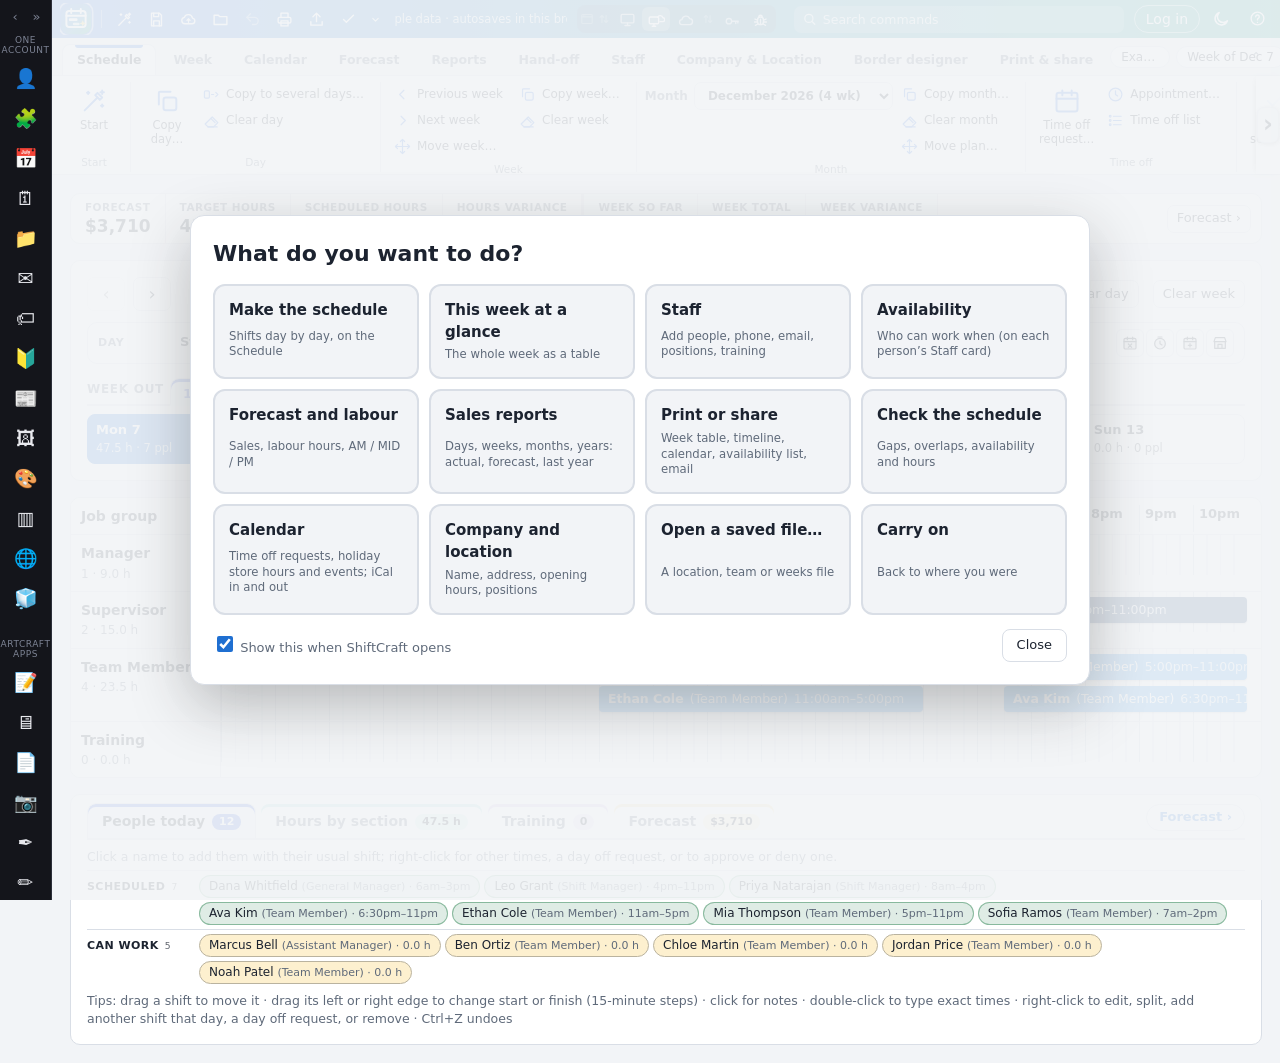
==== commit a7b0ce8e: "Craft rail: PluginsCraft (🧩 the mini tools) in the left bar Co-Authored-By: Claude Opus 5.5 <noreply" ====
--- a/index.html
+++ b/index.html
@@ -2162,7 +2162,7 @@
 </script>
 <script>
 /* Craft rail (window.CraftRail): a slim bar down the left of every Craft app, to go from one app to another.
-     Top: the unified apps (one account; your work saved on the server too: AccountCraft, ShiftCraft, ICalCraft, ClipArtCraft,
+     Top: the unified apps (one account; your work saved on the server too: AccountCraft, PluginsCraft (the mini tools), ShiftCraft, ICalCraft, ClipArtCraft,
           ImageCraft, BarcodeCraft).  Bottom: the other apps (they keep their work on this computer).
    Logged in on a web address, it shows the apps on that site your account may use (AccountCraft's api/apps); otherwise the
    usual list. The app you are in is marked. The bar folds to a thin edge (remembered). Each app keeps what it has as you
@@ -2171,7 +2171,7 @@
 (function () {
   'use strict';
   if (window.CraftRail || window.top !== window) return;   // once, and not inside a frame
-  const UNIFIED = [['accountcraft', 'AccountCraft', '👤', 'your account: people, companies, locations, keys'], ['shiftcraft', 'ShiftCraft', '📅', 'schedules'], ['icalcraft', 'ICalCraft', '🗓', 'calendars: check, change, share'], ['filecraft', 'FileCraft', '📁', 'your files from every app'], ['emailcraft', 'EmailCraft', '✉', 'your mail from every account'], ['labelcraft', 'LabelCraft', '🏷', 'labels'], ['logocraft', 'LogoCraft', '🔰', 'logos and seals'], ['presscraft', 'PressCraft', '📰', 'signs, cards, newsletters'],
+  const UNIFIED = [['accountcraft', 'AccountCraft', '👤', 'your account: people, companies, locations, keys'], ['pluginscraft', 'PluginsCraft', '🧩', 'mini tools: domains, DNS, weather, encoders, passwords'], ['shiftcraft', 'ShiftCraft', '📅', 'schedules'], ['icalcraft', 'ICalCraft', '🗓', 'calendars: check, change, share'], ['filecraft', 'FileCraft', '📁', 'your files from every app'], ['emailcraft', 'EmailCraft', '✉', 'your mail from every account'], ['labelcraft', 'LabelCraft', '🏷', 'labels'], ['logocraft', 'LogoCraft', '🔰', 'logos and seals'], ['presscraft', 'PressCraft', '📰', 'signs, cards, newsletters'],
     ['clipartcraft', 'ClipArtCraft', '🖼', 'clip-art library'], ['imagecraft', 'ImageCraft', '🎨', 'pictures: restore, convert'], ['barcodecraft', 'BarcodeCraft', '▥', 'barcodes and QR codes'], ['sitecraft', 'SiteCraft', '🌐', 'web sites'], ['3dcraft', '3DCraft', '🧊', '3D titles and logos']];
   // ArtCraft's apps (storytold), each with the Craft bar round it: the account and My files
   const ARTCRAFT = [['wordcraft', 'WordCraft', '📝', 'documents'], ['deckcraft', 'DeckCraft', '🖥', 'slides'], ['pdfcraft', 'PdfCraft', '📄', 'PDF'], ['photocraft', 'PhotoCraft', '📷', 'photos'], ['vectorcraft', 'VectorCraft', '✒', 'vector drawing'], ['designcraft', 'DesignCraft', '✏', 'design'], ['gridcraft', 'GridCraft', '▦', 'grids and sheets'], ['cadcraft', 'CadCraft', '📐', 'CAD'], ['figcraft', 'FigCraft', '🧩', 'figures'], ['effectcraft', 'EffectCraft', '✨', 'effects'], ['filmcraft', 'FilmCraft', '🎬', 'film'], ['soundcraft', 'SoundCraft', '🎵', 'sound'], ['lightcraft', 'LightCraft', '💡', 'lighting'], ['materialcraft', 'MaterialCraft', '🧱', 'materials'], ['texturecraft', 'TextureCraft', '🪵', 'textures']];
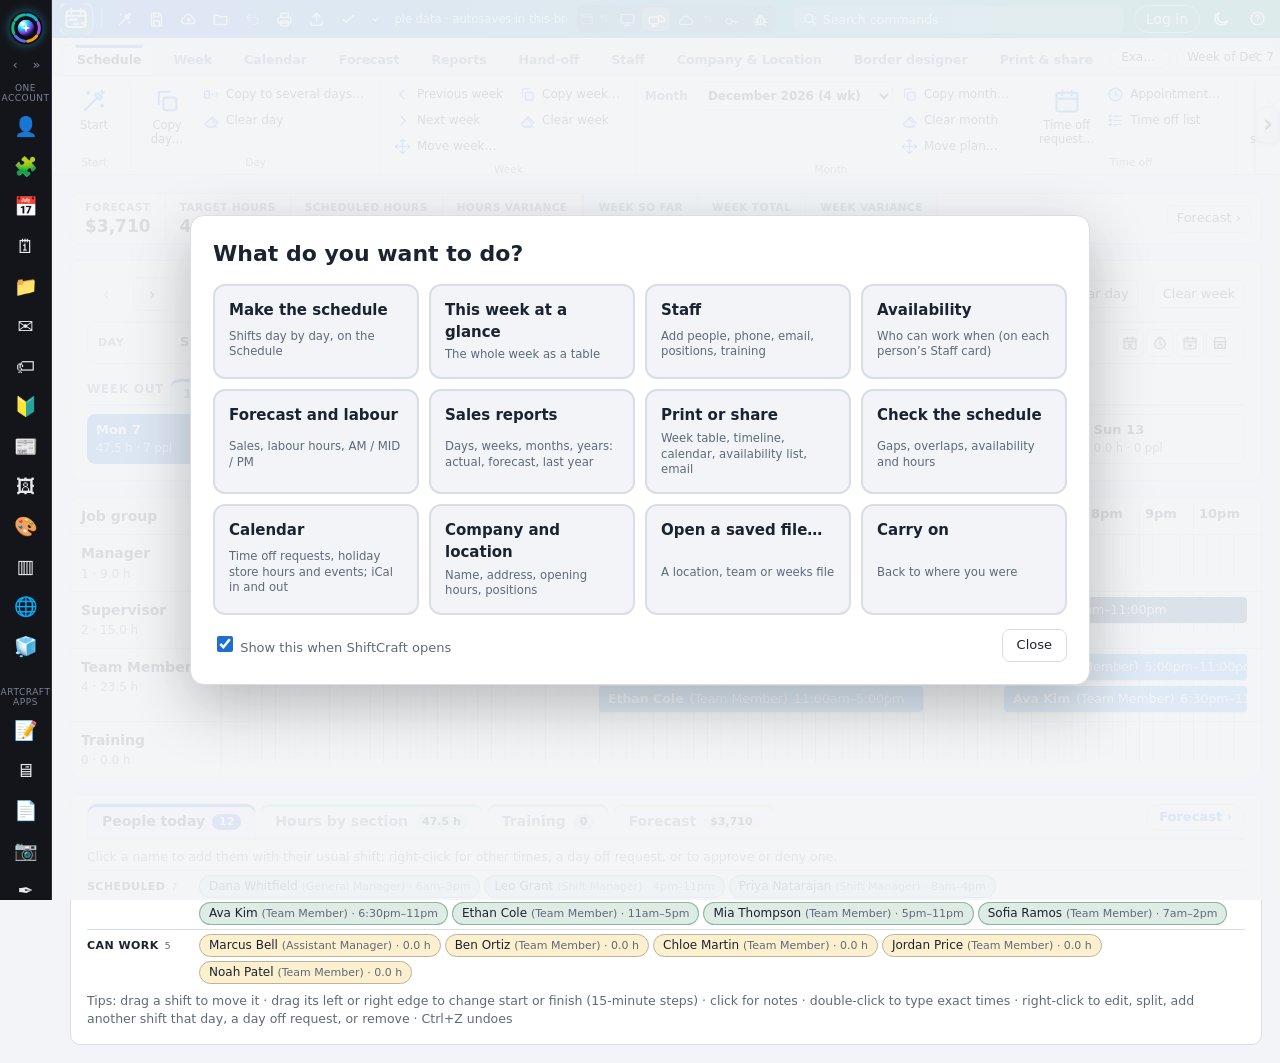
==== commit ebea6217: "Craft includes: the newest shared parts (craft-rail.js) Co-Authored-By: Claude Opus 5.5 <noreply@ant" ====
--- a/index.html
+++ b/index.html
@@ -2162,6 +2162,7 @@
 </script>
 <script>
 /* Craft rail (window.CraftRail): a slim bar down the left of every Craft app, to go from one app to another.
+     Very top: the Craft Hub (the Craft Suites logo): the launcher at /craft/ with every app (only on a web address).
      Top: the unified apps (one account; your work saved on the server too: AccountCraft, PluginsCraft (the mini tools), ShiftCraft, ICalCraft, ClipArtCraft,
           ImageCraft, BarcodeCraft).  Bottom: the other apps (they keep their work on this computer).
    Logged in on a web address, it shows the apps on that site your account may use (AccountCraft's api/apps); otherwise the
@@ -2205,6 +2206,7 @@
 html.craft-railed :is(#start.start,#lc-start.lc-start){left:var(--craft-rail,0px)!important}
 @media (max-width:1100px){:is(#start.start,#lc-start.lc-start)>*{zoom:.9}}
 @media (pointer:coarse){.craft-rail-tab{width:18px;height:64px;font-size:14px}}
+.craft-rail a.hub{height:44px;margin-bottom:2px}.craft-rail a.hub svg{width:34px;height:34px;filter:drop-shadow(0 0 5px rgba(34,211,238,.45))}.craft-rail a.hub svg .rl-ring{transform-origin:32px 32px;transition:transform 1s cubic-bezier(.2,.8,.2,1)}.craft-rail a.hub:hover svg .rl-ring{transform:rotate(120deg)}.craft-rail a.hub:hover{background:#1b2230}.craft-rail.wide a.hub{grid-template-columns:36px 1fr}.craft-rail.wide a.hub .nm{color:#7fe7f5}
 @media print{.craft-rail,.craft-rail-tab{display:none!important}html.craft-railed body{margin-left:0!important}}`;
   function paint() {
     document.querySelectorAll('.craft-rail, .craft-rail-tab').forEach((x) => x.remove());
@@ -2222,8 +2224,16 @@
     const fold = document.createElement('button'); fold.className = 'fold'; fold.title = 'Fold the apps bar away'; fold.textContent = '‹'; fold.onclick = () => setFold(true);
     const widen = document.createElement('button'); widen.className = 'fold'; widen.title = wide ? 'Narrow: icons only' : 'Open out: the apps with their names'; widen.textContent = wide ? '«' : '»'; widen.onclick = () => setWide(!wide);
     const ends = document.createElement('div'); ends.className = 'ends'; ends.append(fold, widen);
+    // the Craft Hub: the launcher at the root of the apps (/craft/), only on a web address (as a file there is no hub)
+    const hubBase = baseOf(), hub = hubBase && /^https?:/.test(location.protocol) ? document.createElement('a') : null;
+    if (hub) { hub.className = 'hub'; hub.href = hubBase; hub.setAttribute('aria-label', 'Craft Hub');
+      hub.innerHTML = `<svg viewBox="0 0 64 64" aria-hidden="true"><defs><radialGradient id="rl-sph" cx="25" cy="23" r="24" gradientUnits="userSpaceOnUse"><stop offset="0" stop-color="#fff"/><stop offset=".16" stop-color="#a5f3fc"/><stop offset=".45" stop-color="#22d3ee"/><stop offset=".78" stop-color="#7c3aed"/><stop offset="1" stop-color="#1e1b4b"/></radialGradient></defs>`
+        + `<circle cx="32" cy="32" r="31" fill="#0b0f15"/><g class="rl-ring" fill="none" stroke-width="5.5" stroke-linecap="round">` + ['#06b6d4', '#a855f7', '#f59e0b', '#6366f1', '#10b981', '#14b8a6'].map((c, i) => `<circle cx="32" cy="32" r="25" stroke="${c}" stroke-dasharray="20.5 136.6" transform="rotate(${-84 + i * 60} 32 32)"/>`).join('')
+        + `</g><circle cx="32" cy="32" r="15.5" fill="url(#rl-sph)"/><ellipse cx="26.5" cy="25.5" rx="5" ry="3" fill="#fff" fill-opacity=".55" transform="rotate(-32 26.5 25.5)"/><path d="M32 23.5 L34 30 L40.5 32 L34 34 L32 40.5 L30 34 L23.5 32 L30 30 Z" fill="#fff"/></svg>`
+        + `<span class="nm">Craft Hub<small>every app</small></span><span class="tip">Craft Hub · every app</span>`;
+      hub.onclick = () => window.dispatchEvent(new CustomEvent('craft-leave', { detail: { to: 'hub' } })); }
     const show = (list) => list.filter(([id]) => !allowed || allowed.includes(id) || id === me || id === 'accountcraft');
-    bar.append(ends, lbl('One account'), ...show(UNIFIED).map(link), Object.assign(document.createElement('div'), { className: 'sep' }), lbl('ArtCraft apps'), ...show(ARTCRAFT).map(link), ...(OTHER.length ? [Object.assign(document.createElement('div'), { className: 'sep' }), lbl('Other apps'), ...show(OTHER).map(link)] : []));
+    bar.append(...(hub ? [hub] : []), ends, lbl('One account'), ...show(UNIFIED).map(link), Object.assign(document.createElement('div'), { className: 'sep' }), lbl('ArtCraft apps'), ...show(ARTCRAFT).map(link), ...(OTHER.length ? [Object.assign(document.createElement('div'), { className: 'sep' }), lbl('Other apps'), ...show(OTHER).map(link)] : []));
     document.body.append(bar);
   }
   function setWide(f) { wide = f; try { localStorage.setItem(KEY + '-wide', f ? '1' : '0'); } catch (e) { /* blocked */ } paint(); window.dispatchEvent(new Event('resize')); }
